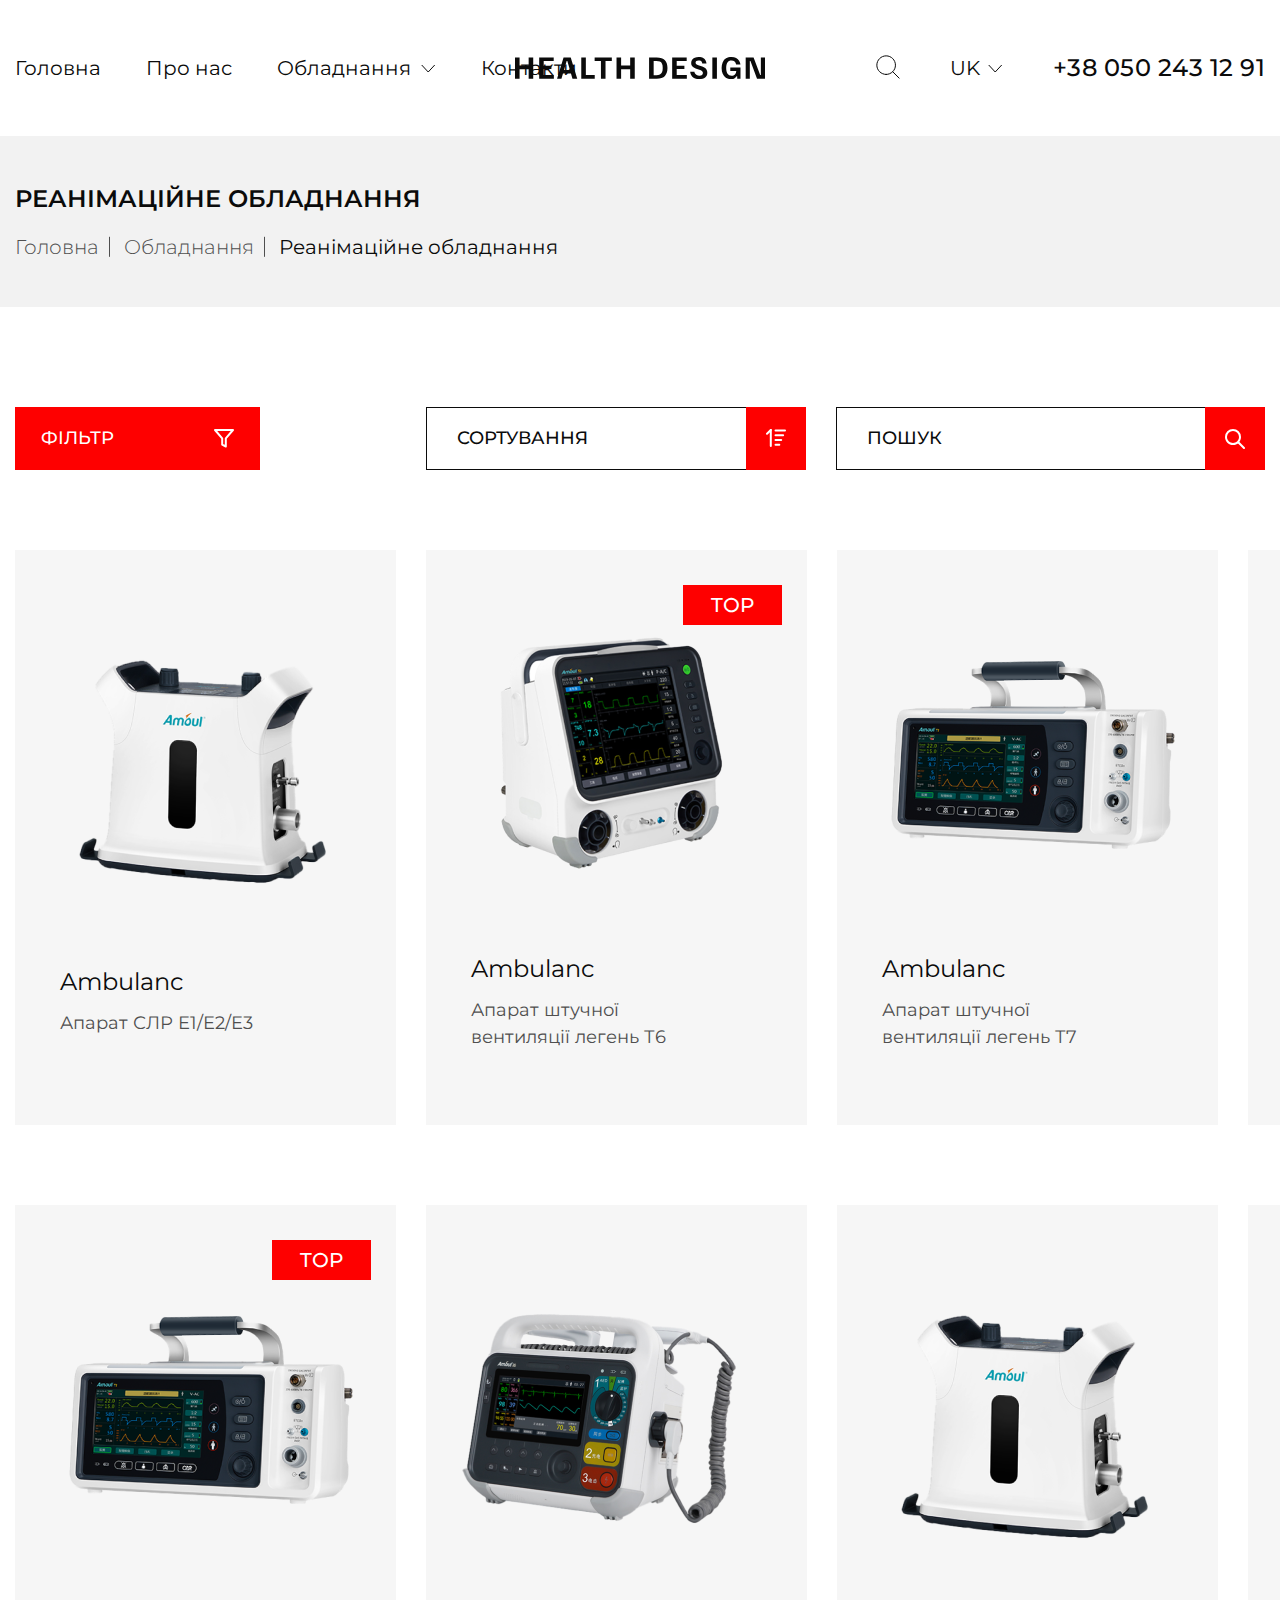
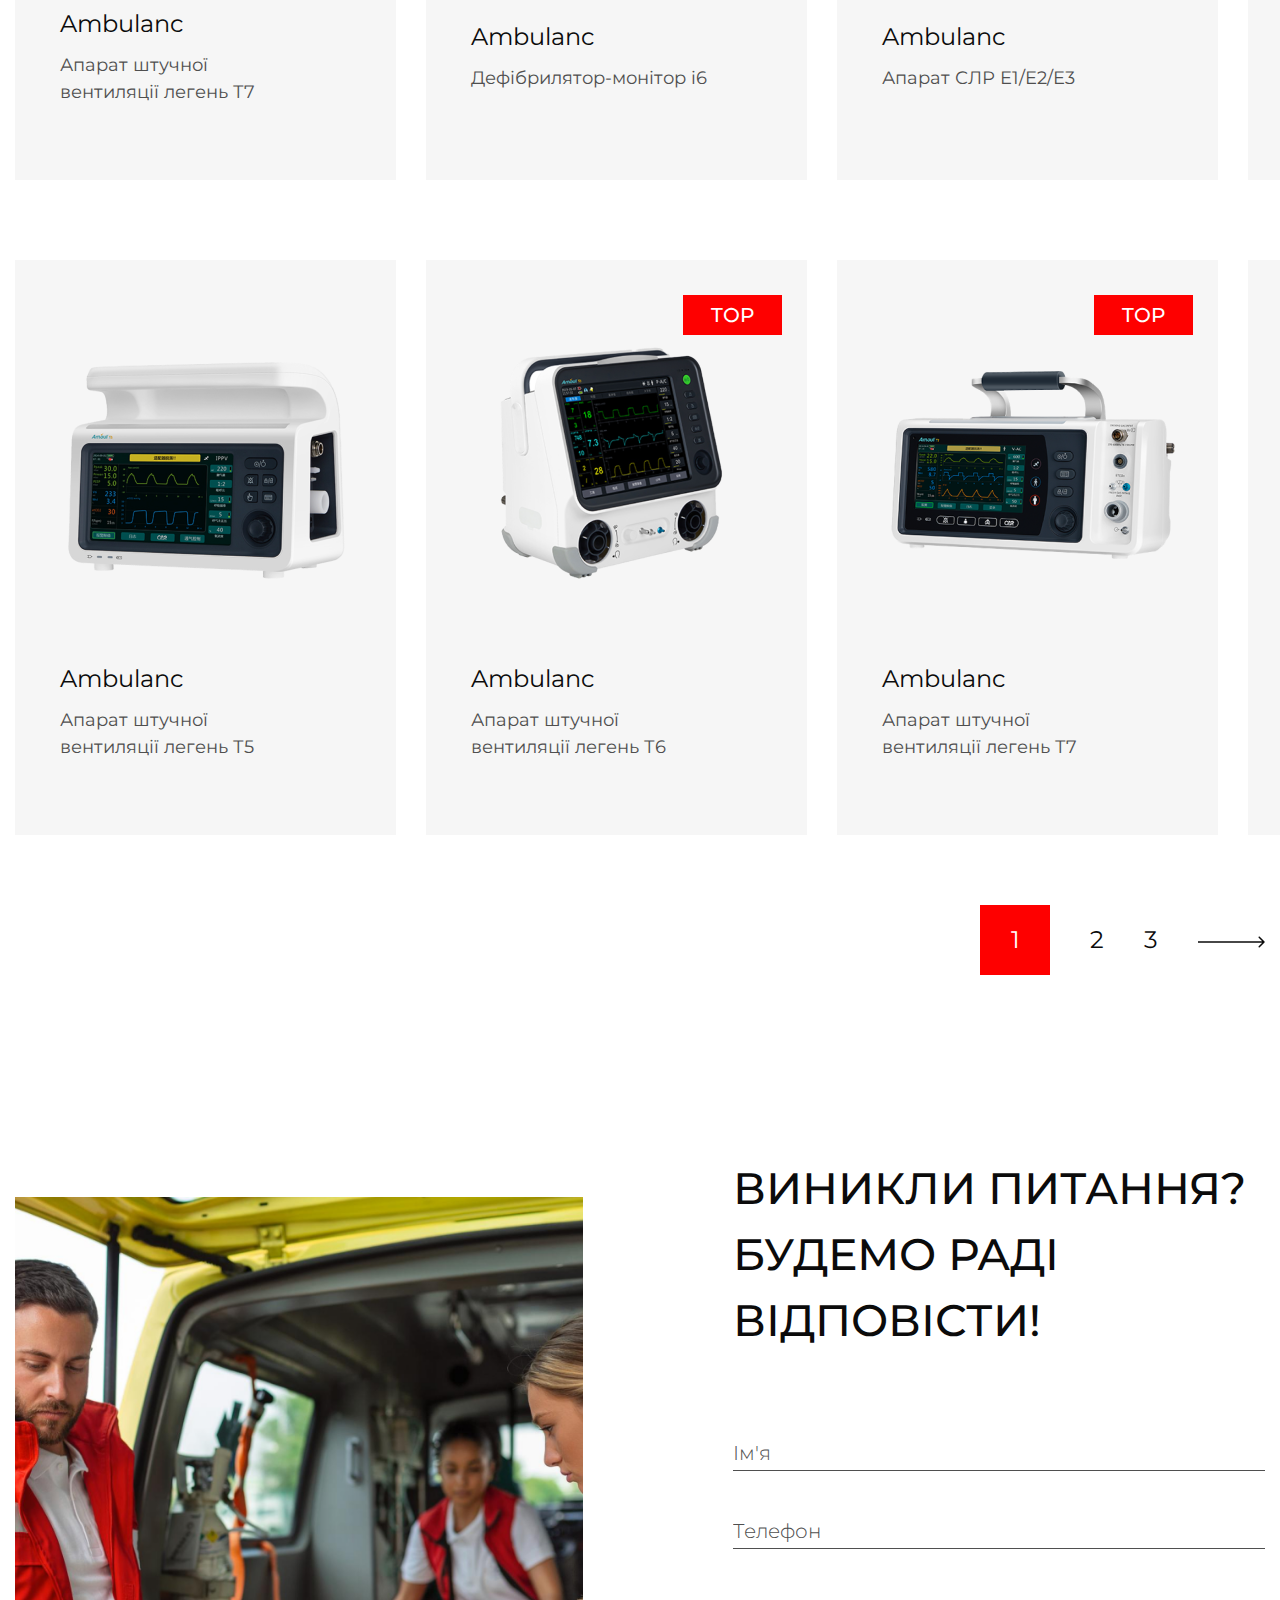
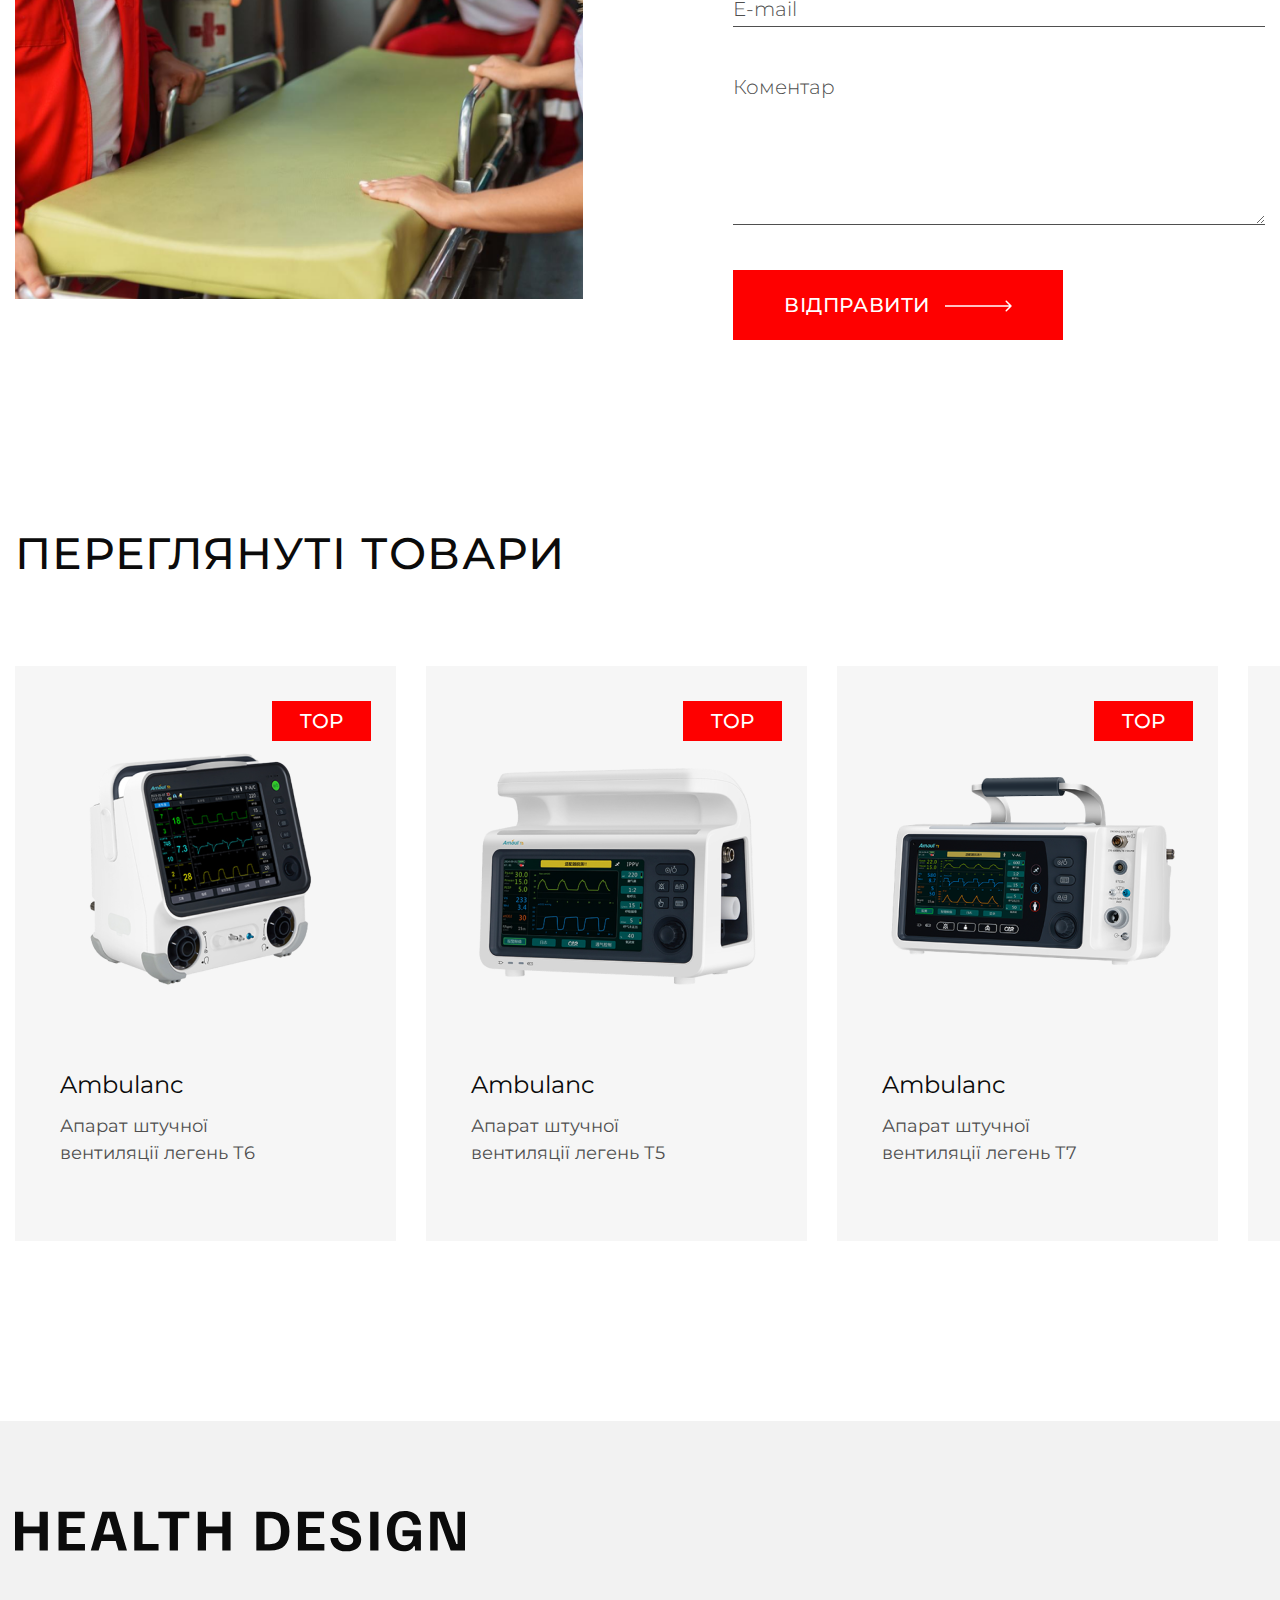
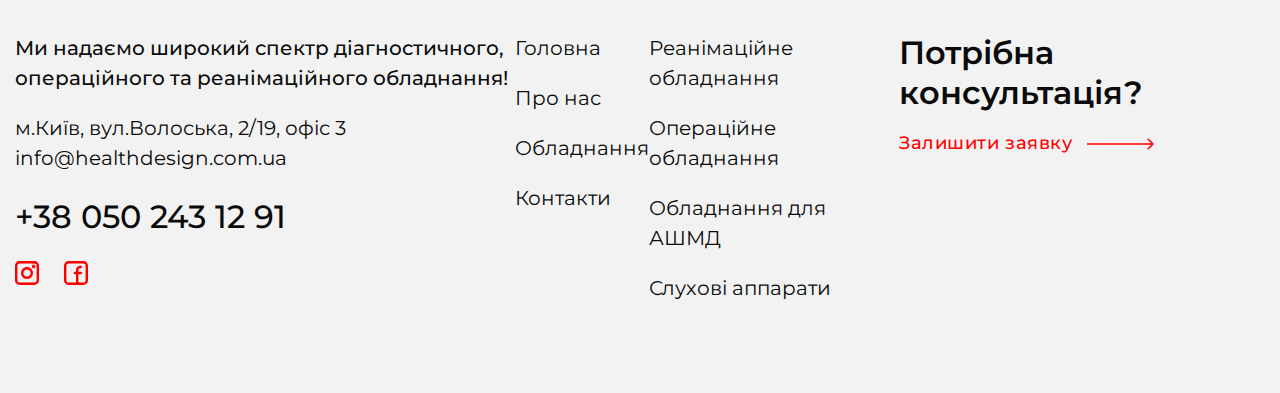
==== catalog.html @ 5d5395f6 "Add files via upload" ====
<!DOCTYPE html>
<html lang="en">

<head>
    <meta charset="UTF-8">
    <meta http-equiv="X-UA-Compatible" content="IE=edge">
    <meta name="viewport" content="width=device-width, initial-scale=1.0">
    <title>Document</title>
    <link rel="stylesheet" href="https://cdn.jsdelivr.net/npm/@fancyapps/ui@4.0/dist/fancybox.css" />
    <link rel="stylesheet" href="https://cdn.jsdelivr.net/npm/swiper@8/swiper-bundle.min.css" />
    <link rel="stylesheet" href="css/style.min.css">
    <link rel="preconnect" href="https://fonts.googleapis.com">
    <link rel="preconnect" href="https://fonts.gstatic.com" crossorigin>
    <link href="https://fonts.googleapis.com/css2?family=Montserrat:wght@300;400;500;600;700&display=swap"
        rel="stylesheet">
</head>

<body>

    <header class="header">
        <div class="container">
            <div class="header__inner">
                <nav class="header__menu menu">
                    <ul class="menu__list menu-list">
                        <li class="menu-list__item">
                            <a class="menu-list__link" href="#">
                                Головна
                            </a>
                        </li>
                        <li class="menu-list__item">
                            <a class="menu-list__link" href="#">
                                Про нас
                            </a>
                        </li>
                        <li class="menu-list__item menu-list__item--categories">
                            <button class="menu-list__btn">
                                <span>
                                    Обладнання
                                </span>
                                <svg width="15" height="9" viewBox="0 0 15 9" fill="none"
                                    xmlns="http://www.w3.org/2000/svg">
                                    <path d="M13.7144 1L7.21436 8L0.714356 0.999999" stroke="#0B0B0B" />
                                </svg>
                            </button>
                            <ul class="menu-list__sublist menu-list-sublist">
                                <li class="menu-list-sublist__item">
                                    <button class="menu-list-sublist__btn" type="button">
                                        <span>
                                            Для АШМД
                                        </span>
                                        <svg width="67" height="12" viewBox="0 0 67 12" fill="none"
                                            xmlns="http://www.w3.org/2000/svg">
                                            <path
                                                d="M66.5303 6.53033C66.8232 6.23744 66.8232 5.76256 66.5303 5.46967L61.7574 0.696699C61.4645 0.403806 60.9896 0.403806 60.6967 0.696699C60.4038 0.989593 60.4038 1.46447 60.6967 1.75736L64.9393 6L60.6967 10.2426C60.4038 10.5355 60.4038 11.0104 60.6967 11.3033C60.9896 11.5962 61.4645 11.5962 61.7574 11.3033L66.5303 6.53033ZM0 6.75H66V5.25H0V6.75Z"
                                                fill="white" />
                                        </svg>
                                    </button>
                                    <ul class="menu-list-sublist__list">
                                        <li class="menu-list-sublist__list-item">
                                            <a class="menu-list-sublist__list-link" href="#">
                                                Апарати ШВЛ
                                            </a>
                                        </li>
                                        <li class="menu-list-sublist__list-item">
                                            <a class="menu-list-sublist__list-link" href="#">
                                                Дефібрилятори
                                            </a>
                                        </li>
                                        <li class="menu-list-sublist__list-item">
                                            <a class="menu-list-sublist__list-link" href="#">
                                                Аспіратори
                                            </a>
                                        </li>
                                        <li class="menu-list-sublist__list-item">
                                            <a class="menu-list-sublist__list-link" href="#">
                                                Апарати СЛР
                                            </a>
                                        </li>
                                    </ul>
                                </li>
                                <li class="menu-list-sublist__item">
                                    <button class="menu-list-sublist__btn" type="button">
                                        <span>
                                            Операційне
                                        </span>
                                        <svg width="67" height="12" viewBox="0 0 67 12" fill="none"
                                            xmlns="http://www.w3.org/2000/svg">
                                            <path
                                                d="M66.5303 6.53033C66.8232 6.23744 66.8232 5.76256 66.5303 5.46967L61.7574 0.696699C61.4645 0.403806 60.9896 0.403806 60.6967 0.696699C60.4038 0.989593 60.4038 1.46447 60.6967 1.75736L64.9393 6L60.6967 10.2426C60.4038 10.5355 60.4038 11.0104 60.6967 11.3033C60.9896 11.5962 61.4645 11.5962 61.7574 11.3033L66.5303 6.53033ZM0 6.75H66V5.25H0V6.75Z"
                                                fill="white" />
                                        </svg>
                                    </button>
                                    <ul class="menu-list-sublist__list">
                                        <li class="menu-list-sublist__list-item">
                                            <a class="menu-list-sublist__list-link" href="#">
                                                Апарати ШВЛ
                                            </a>
                                        </li>
                                        <li class="menu-list-sublist__list-item">
                                            <a class="menu-list-sublist__list-link" href="#">
                                                Дефібрилятори
                                            </a>
                                        </li>
                                        <li class="menu-list-sublist__list-item">
                                            <a class="menu-list-sublist__list-link" href="#">
                                                Аспіратори
                                            </a>
                                        </li>
                                        <li class="menu-list-sublist__list-item">
                                            <a class="menu-list-sublist__list-link" href="#">
                                                Апарати СЛР
                                            </a>
                                        </li>
                                    </ul>
                                </li>
                                <li class="menu-list-sublist__item">
                                    <button class="menu-list-sublist__btn" type="button">
                                        <span>
                                            Реанімаційне
                                        </span>
                                        <svg width="67" height="12" viewBox="0 0 67 12" fill="none"
                                            xmlns="http://www.w3.org/2000/svg">
                                            <path
                                                d="M66.5303 6.53033C66.8232 6.23744 66.8232 5.76256 66.5303 5.46967L61.7574 0.696699C61.4645 0.403806 60.9896 0.403806 60.6967 0.696699C60.4038 0.989593 60.4038 1.46447 60.6967 1.75736L64.9393 6L60.6967 10.2426C60.4038 10.5355 60.4038 11.0104 60.6967 11.3033C60.9896 11.5962 61.4645 11.5962 61.7574 11.3033L66.5303 6.53033ZM0 6.75H66V5.25H0V6.75Z"
                                                fill="white" />
                                        </svg>
                                    </button>
                                    <ul class="menu-list-sublist__list">
                                        <li class="menu-list-sublist__list-item">
                                            <a class="menu-list-sublist__list-link" href="#">
                                                Апарати ШВЛ
                                            </a>
                                        </li>
                                        <li class="menu-list-sublist__list-item">
                                            <a class="menu-list-sublist__list-link" href="#">
                                                Дефібрилятори
                                            </a>
                                        </li>
                                        <li class="menu-list-sublist__list-item">
                                            <a class="menu-list-sublist__list-link" href="#">
                                                Аспіратори
                                            </a>
                                        </li>
                                        <li class="menu-list-sublist__list-item">
                                            <a class="menu-list-sublist__list-link" href="#">
                                                Апарати СЛР
                                            </a>
                                        </li>
                                    </ul>
                                </li>
                                <li class="menu-list-sublist__item">
                                    <button class="menu-list-sublist__btn" type="button">
                                        <span>
                                            Слухові апарати
                                        </span>
                                        <svg width="67" height="12" viewBox="0 0 67 12" fill="none"
                                            xmlns="http://www.w3.org/2000/svg">
                                            <path
                                                d="M66.5303 6.53033C66.8232 6.23744 66.8232 5.76256 66.5303 5.46967L61.7574 0.696699C61.4645 0.403806 60.9896 0.403806 60.6967 0.696699C60.4038 0.989593 60.4038 1.46447 60.6967 1.75736L64.9393 6L60.6967 10.2426C60.4038 10.5355 60.4038 11.0104 60.6967 11.3033C60.9896 11.5962 61.4645 11.5962 61.7574 11.3033L66.5303 6.53033ZM0 6.75H66V5.25H0V6.75Z"
                                                fill="white" />
                                        </svg>
                                    </button>
                                    <ul class="menu-list-sublist__list">
                                        <li class="menu-list-sublist__list-item">
                                            <a class="menu-list-sublist__list-link" href="#">
                                                Апарати ШВЛ
                                            </a>
                                        </li>
                                        <li class="menu-list-sublist__list-item">
                                            <a class="menu-list-sublist__list-link" href="#">
                                                Дефібрилятори
                                            </a>
                                        </li>
                                        <li class="menu-list-sublist__list-item">
                                            <a class="menu-list-sublist__list-link" href="#">
                                                Аспіратори
                                            </a>
                                        </li>
                                        <li class="menu-list-sublist__list-item">
                                            <a class="menu-list-sublist__list-link" href="#">
                                                Апарати СЛР
                                            </a>
                                        </li>
                                    </ul>
                                </li>
                            </ul>
                        </li>
                        <li class="menu-list__item">
                            <a class="menu-list__link" href="#">
                                Контакти
                            </a>
                        </li>
                    </ul>
                </nav>
                <a class="header__logo" href="#">
                    <img class="logo__img" src="images/logo.svg" alt="logo">
                </a>
                <form class="header__form" action="#">
                    <button class="header__form-btn" type="button">
                        <svg width="24" height="24" viewBox="0 0 24 24" fill="none" xmlns="http://www.w3.org/2000/svg">
                            <g clip-path="url(#clip0_101_15)">
                                <path
                                    d="M10.1486 19.44C15.2801 19.44 19.44 15.2801 19.44 10.1486C19.44 5.01709 15.2801 0.857178 10.1486 0.857178C5.01706 0.857178 0.857147 5.01709 0.857147 10.1486C0.857147 15.2801 5.01706 19.44 10.1486 19.44Z"
                                    stroke="#0B0B0B" stroke-linecap="round" stroke-linejoin="round" />
                                <path d="M23.1429 23.1429L16.7143 16.7144" stroke="#0B0B0B" stroke-linecap="round"
                                    stroke-linejoin="round" />
                            </g>
                            <defs>
                                <clipPath id="clip0_101_15">
                                    <rect width="24" height="24" fill="white" />
                                </clipPath>
                            </defs>
                        </svg>

                    </button>
                    <input class="header__form-input" type="text" name="" id="">
                </form>
                <div class="header__lang header-lang">
                    <div class="header-lang__top">
                        <p class="header-lang__top-text">
                            UK
                        </p>
                        <svg width="15" height="9" viewBox="0 0 15 9" fill="none" xmlns="http://www.w3.org/2000/svg">
                            <path d="M13.7144 1L7.21436 8L0.714356 0.999999" stroke="#0B0B0B" />
                        </svg>
                    </div>
                    <div class="header-lang__inner">
                        <button class="header-lang__btn" type="button">
                            UK
                        </button>
                        <button class="header-lang__btn" type="button">
                            RU
                        </button>
                    </div>
                </div>
                <a class="header__link" href="tel:+380502431291">
                    +38 050 243 12 91
                </a>
            </div>
        </div>
    </header>

    <div class="wrapper">
        <main class="main">
            <section class="main__heading-section heading-section">
                <div class="container">
                    <div class="heading-section__inner">
                        <h1 class="heading-section__title">
                            Реанімаційне обладнання
                        </h1>
                        <ul class="heading-section__breadcrumbs breadcrumbs">
                            <li class="breadcrumbs__item">
                                <a class="breadcrumbs__link" href="#">
                                    Головна
                                </a>
                            </li>
                            <li class="breadcrumbs__item">
                                <a class="breadcrumbs__link" href="#">
                                    Обладнання
                                </a>
                            </li>
                            <li class="breadcrumbs__item">
                                <p class="breadcrumbs__text">
                                    Реанімаційне обладнання
                                </p>
                            </li>
                        </ul>
                    </div>
                </div>
            </section>
            <section class="main__catalog catalog">
                <div class="container">
                    <div class="catalog__top catalog-top">
                        <form class="catalog-top__filter filter" action="#">
                            <div class="filter__top">
                                <span>
                                    фільтр
                                </span>
                                <span>
                                    <svg width="20" height="19" viewBox="0 0 20 19" fill="none"
                                        xmlns="http://www.w3.org/2000/svg">
                                        <path d="M1 1L8.2 9.40889V15.7222L11.8 17.5V9.40889L19 1H1Z" stroke="white"
                                            stroke-width="2" stroke-linejoin="round" />
                                    </svg>
                                </span>
                            </div>
                            <div class="filter__inner">
                                <h3 class="filter__title">
                                    фільтр
                                </h3>
                                <button class="filter__btn" type="button">
                                    <svg width="42" height="42" viewBox="0 0 42 42" fill="none"
                                        xmlns="http://www.w3.org/2000/svg">
                                        <path
                                            d="M20.7525 21.4601L40.7758 41.4833L41.4829 40.7762L21.4597 20.753L41.4829 0.729812L40.7758 0.0227051L20.7525 20.0459L0.729813 0.0231771L0.0227058 0.730284L20.0454 20.753L0.0227051 40.7758L0.729812 41.4829L20.7525 21.4601Z"
                                            fill="#0B0B0B" />
                                    </svg>
                                </button>
                                <div class="filter__content filter-content filter-content--active">
                                    <div class="filter-content__top">
                                        <div class="filter-content__top-title">
                                            Категорія
                                        </div>
                                    </div>
                                    <div class="filter-content__inner">
                                        <label class="container">
                                            Апарат ШВЛ
                                            <input type="checkbox" checked="checked">
                                            <span class="checkmark"></span>
                                        </label>
                                        <label class="container">
                                            Дефібртлятор
                                            <input type="checkbox">
                                            <span class="checkmark"></span>
                                        </label>
                                        <label class="container">
                                            Аспіратор
                                            <input type="checkbox">
                                            <span class="checkmark"></span>
                                        </label>
                                        <label class="container">
                                            Апарат СЛР
                                            <input type="checkbox">
                                            <span class="checkmark"></span>
                                        </label>
                                        <label class="container">
                                            Аудіопроцессор
                                            <input type="checkbox">
                                            <span class="checkmark"></span>
                                        </label>
                                        <label class="container">
                                            Кохлеарний імплант
                                            <input type="checkbox">
                                            <span class="checkmark"></span>
                                        </label>
                                        <label class="container">
                                            Монітор пацієнта
                                            <input type="checkbox">
                                            <span class="checkmark"></span>
                                        </label>
                                        <label class="container">
                                            Переносна платформа
                                            <input type="checkbox">
                                            <span class="checkmark"></span>
                                        </label>
                                        <label class="container">
                                            Ноша ковшова
                                            <input type="checkbox">
                                            <span class="checkmark"></span>
                                        </label>
                                        <label class="container">
                                            Простирадло для перенесення
                                            <input type="checkbox">
                                            <span class="checkmark"></span>
                                        </label>
                                        <label class="container">
                                            Каталка
                                            <input type="checkbox">
                                            <span class="checkmark"></span>
                                        </label>
                                        <label class="container">
                                            Вакуумний матрац
                                            <input type="checkbox">
                                            <span class="checkmark"></span>
                                        </label>
                                        <label class="container">
                                            Спинна дошка
                                            <input type="checkbox">
                                            <span class="checkmark"></span>
                                        </label>
                                        <label class="container">
                                            Шийний комір
                                            <input type="checkbox">
                                            <span class="checkmark"></span>
                                        </label>
                                        <label class="container">
                                            Пристрій КЕД
                                            <input type="checkbox">
                                            <span class="checkmark"></span>
                                        </label>
                                        <label class="container">
                                            Іммобілайзер вакуумний
                                            <input type="checkbox">
                                            <span class="checkmark"></span>
                                        </label>
                                        <!--  -->
                                        <label class="container">
                                            Переносна платформа
                                            <input type="checkbox">
                                            <span class="checkmark"></span>
                                        </label>
                                        <label class="container">
                                            Ноша ковшова
                                            <input type="checkbox">
                                            <span class="checkmark"></span>
                                        </label>
                                        <label class="container">
                                            Простирадло для перенесення
                                            <input type="checkbox">
                                            <span class="checkmark"></span>
                                        </label>
                                        <label class="container">
                                            Каталка
                                            <input type="checkbox">
                                            <span class="checkmark"></span>
                                        </label>
                                        <label class="container">
                                            Вакуумний матрац
                                            <input type="checkbox">
                                            <span class="checkmark"></span>
                                        </label>
                                        <label class="container">
                                            Спинна дошка
                                            <input type="checkbox">
                                            <span class="checkmark"></span>
                                        </label>
                                        <label class="container">
                                            Шийний комір
                                            <input type="checkbox">
                                            <span class="checkmark"></span>
                                        </label>
                                        <label class="container">
                                            Пристрій КЕД
                                            <input type="checkbox">
                                            <span class="checkmark"></span>
                                        </label>
                                        <label class="container">
                                            Іммобілайзер вакуумний
                                            <input type="checkbox">
                                            <span class="checkmark"></span>
                                        </label>
                                    </div>
                                </div>
                                <div class="filter__content filter-content">
                                    <div class="filter-content__top">
                                        <div class="filter-content__top-title">
                                            Виробник
                                        </div>
                                    </div>
                                    <div class="filter-content__inner">
                                        <label class="container">
                                            Ambulanc
                                            <input type="checkbox" checked="checked">
                                            <span class="checkmark"></span>
                                        </label>
                                        <label class="container">
                                            Sonet
                                            <input type="checkbox">
                                            <span class="checkmark"></span>
                                        </label>
                                        <label class="container">
                                            Emtel
                                            <input type="checkbox">
                                            <span class="checkmark"></span>
                                        </label>
                                        <label class="container">
                                            Rondo
                                            <input type="checkbox">
                                            <span class="checkmark"></span>
                                        </label>
                                        <label class="container">
                                            Devolpe
                                            <input type="checkbox">
                                            <span class="checkmark"></span>
                                        </label>
                                        <label class="container">
                                            Stem
                                            <input type="checkbox">
                                            <span class="checkmark"></span>
                                        </label>
                                        <label class="container">
                                            MED-EL
                                            <input type="checkbox">
                                            <span class="checkmark"></span>
                                        </label>
                                        <label class="container">
                                            Primedic
                                            <input type="checkbox">
                                            <span class="checkmark"></span>
                                        </label>
                                    </div>
                                </div>
                            </div>
                        </form>
                        <form class="catalog-top__sort sort" action="#">
                            <button class="sort__btn" type="button">
                                <span>
                                    Сортування
                                </span>
                                <span>
                                    <svg width="20" height="19" viewBox="0 0 20 19" fill="none"
                                        xmlns="http://www.w3.org/2000/svg">
                                        <path d="M9.52637 1.47363H19.0001" stroke="white" stroke-width="2"
                                            stroke-linecap="round" stroke-linejoin="round" />
                                        <path d="M1 4.78947L4.78947 1" stroke="white" stroke-width="2"
                                            stroke-linecap="round" stroke-linejoin="round" />
                                        <path d="M4.78955 1V17.1053" stroke="white" stroke-width="2"
                                            stroke-linecap="round" stroke-linejoin="round" />
                                        <path d="M9.52637 6.21045H17.1053" stroke="white" stroke-width="2"
                                            stroke-linecap="round" stroke-linejoin="round" />
                                        <path d="M9.52637 10.9473H15.2106" stroke="white" stroke-width="2"
                                            stroke-linecap="round" stroke-linejoin="round" />
                                        <path d="M9.52637 15.6843H13.3158" stroke="white" stroke-width="2"
                                            stroke-linecap="round" stroke-linejoin="round" />
                                    </svg>
                                </span>
                            </button>
                        </form>
                        <form class="catalog-top__search" action="#">
                            <input class="catalog-top__search-input" type="text" placeholder="Пошук">
                            <button class="catalog-top__search-btn" type="submit">
                                <svg width="20" height="20" viewBox="0 0 20 20" fill="none"
                                    xmlns="http://www.w3.org/2000/svg">
                                    <path
                                        d="M19 19L13 13M15 8C15 8.91925 14.8189 9.82951 14.4672 10.6788C14.1154 11.5281 13.5998 12.2997 12.9497 12.9497C12.2997 13.5998 11.5281 14.1154 10.6788 14.4672C9.82951 14.8189 8.91925 15 8 15C7.08075 15 6.1705 14.8189 5.32122 14.4672C4.47194 14.1154 3.70026 13.5998 3.05025 12.9497C2.40024 12.2997 1.88463 11.5281 1.53284 10.6788C1.18106 9.82951 1 8.91925 1 8C1 6.14348 1.7375 4.36301 3.05025 3.05025C4.36301 1.7375 6.14348 1 8 1C9.85652 1 11.637 1.7375 12.9497 3.05025C14.2625 4.36301 15 6.14348 15 8Z"
                                        stroke="white" stroke-width="2" stroke-linecap="round"
                                        stroke-linejoin="round" />
                                </svg>
                            </button>
                        </form>
                    </div>
                    <div class="catalog__inner">
                        <a href="#" class="top__item card-item">
                            <div class="card-item__img">
                                <img class="card-item__img-image" src="images/top-img-5.png" alt="img">
                            </div>
                            <p class="card-item__suptext">
                                TOP
                            </p>
                            <h3 class="card-item__title">
                                Ambulanc
                            </h3>
                            <p class="card-item__text">
                                Апарат СЛР
                                E1/E2/E3
                            </p>
                            <div class="card-item__btn btn">
                                <span>
                                    Детальніше
                                </span>
                                <span>
                                    <svg width="67" height="12" viewBox="0 0 67 12" fill="none"
                                        xmlns="http://www.w3.org/2000/svg">
                                        <path
                                            d="M66.5303 6.53033C66.8232 6.23744 66.8232 5.76256 66.5303 5.46967L61.7574 0.696699C61.4645 0.403806 60.9896 0.403806 60.6967 0.696699C60.4038 0.989593 60.4038 1.46447 60.6967 1.75736L64.9393 6L60.6967 10.2426C60.4038 10.5355 60.4038 11.0104 60.6967 11.3033C60.9896 11.5962 61.4645 11.5962 61.7574 11.3033L66.5303 6.53033ZM0 6.75H66V5.25H0V6.75Z"
                                            fill="white" />
                                    </svg>
                                </span>
                            </div>
                        </a>
                        <a href="#" class="top__item card-item top__item card-item--top">
                            <div class="card-item__img">
                                <img class="card-item__img-image" src="images/top-img-1.png" alt="img">
                            </div>
                            <p class="card-item__suptext">
                                TOP
                            </p>
                            <h3 class="card-item__title">
                                Ambulanc
                            </h3>
                            <p class="card-item__text">
                                Апарат штучної вентиляції легень Т6
                            </p>
                            <div class="card-item__btn btn">
                                <span>
                                    Детальніше
                                </span>
                                <span>
                                    <svg width="67" height="12" viewBox="0 0 67 12" fill="none"
                                        xmlns="http://www.w3.org/2000/svg">
                                        <path
                                            d="M66.5303 6.53033C66.8232 6.23744 66.8232 5.76256 66.5303 5.46967L61.7574 0.696699C61.4645 0.403806 60.9896 0.403806 60.6967 0.696699C60.4038 0.989593 60.4038 1.46447 60.6967 1.75736L64.9393 6L60.6967 10.2426C60.4038 10.5355 60.4038 11.0104 60.6967 11.3033C60.9896 11.5962 61.4645 11.5962 61.7574 11.3033L66.5303 6.53033ZM0 6.75H66V5.25H0V6.75Z"
                                            fill="white" />
                                    </svg>
                                </span>
                            </div>
                        </a>
                        <a href="#" class="top__item card-item">
                            <div class="card-item__img">
                                <img class="card-item__img-image" src="images/top-img-3.png" alt="img">
                            </div>
                            <p class="card-item__suptext">
                                TOP
                            </p>
                            <h3 class="card-item__title">
                                Ambulanc
                            </h3>
                            <p class="card-item__text">
                                Апарат штучної вентиляції легень Т7
                            </p>
                            <div class="card-item__btn btn">
                                <span>
                                    Детальніше
                                </span>
                                <span>
                                    <svg width="67" height="12" viewBox="0 0 67 12" fill="none"
                                        xmlns="http://www.w3.org/2000/svg">
                                        <path
                                            d="M66.5303 6.53033C66.8232 6.23744 66.8232 5.76256 66.5303 5.46967L61.7574 0.696699C61.4645 0.403806 60.9896 0.403806 60.6967 0.696699C60.4038 0.989593 60.4038 1.46447 60.6967 1.75736L64.9393 6L60.6967 10.2426C60.4038 10.5355 60.4038 11.0104 60.6967 11.3033C60.9896 11.5962 61.4645 11.5962 61.7574 11.3033L66.5303 6.53033ZM0 6.75H66V5.25H0V6.75Z"
                                            fill="white" />
                                    </svg>
                                </span>
                            </div>
                        </a>
                        <a href="#" class="top__item card-item">
                            <div class="card-item__img">
                                <img class="card-item__img-image" src="images/top-img-2.png" alt="img">
                            </div>
                            <p class="card-item__suptext">
                                TOP
                            </p>
                            <h3 class="card-item__title">
                                Ambulanc
                            </h3>
                            <p class="card-item__text">
                                Апарат штучної вентиляції легень Т5
                            </p>
                            <div class="card-item__btn btn">
                                <span>
                                    Детальніше
                                </span>
                                <span>
                                    <svg width="67" height="12" viewBox="0 0 67 12" fill="none"
                                        xmlns="http://www.w3.org/2000/svg">
                                        <path
                                            d="M66.5303 6.53033C66.8232 6.23744 66.8232 5.76256 66.5303 5.46967L61.7574 0.696699C61.4645 0.403806 60.9896 0.403806 60.6967 0.696699C60.4038 0.989593 60.4038 1.46447 60.6967 1.75736L64.9393 6L60.6967 10.2426C60.4038 10.5355 60.4038 11.0104 60.6967 11.3033C60.9896 11.5962 61.4645 11.5962 61.7574 11.3033L66.5303 6.53033ZM0 6.75H66V5.25H0V6.75Z"
                                            fill="white" />
                                    </svg>
                                </span>
                            </div>
                        </a>

                        <a href="#" class="top__item card-item top__item card-item--top">
                            <div class="card-item__img">
                                <img class="card-item__img-image" src="images/top-img-3.png" alt="img">
                            </div>
                            <p class="card-item__suptext">
                                TOP
                            </p>
                            <h3 class="card-item__title">
                                Ambulanc
                            </h3>
                            <p class="card-item__text">
                                Апарат штучної вентиляції легень Т7
                            </p>
                            <div class="card-item__btn btn">
                                <span>
                                    Детальніше
                                </span>
                                <span>
                                    <svg width="67" height="12" viewBox="0 0 67 12" fill="none"
                                        xmlns="http://www.w3.org/2000/svg">
                                        <path
                                            d="M66.5303 6.53033C66.8232 6.23744 66.8232 5.76256 66.5303 5.46967L61.7574 0.696699C61.4645 0.403806 60.9896 0.403806 60.6967 0.696699C60.4038 0.989593 60.4038 1.46447 60.6967 1.75736L64.9393 6L60.6967 10.2426C60.4038 10.5355 60.4038 11.0104 60.6967 11.3033C60.9896 11.5962 61.4645 11.5962 61.7574 11.3033L66.5303 6.53033ZM0 6.75H66V5.25H0V6.75Z"
                                            fill="white" />
                                    </svg>
                                </span>
                            </div>
                        </a>
                        <a href="#" class="top__item card-item">
                            <div class="card-item__img">
                                <img class="card-item__img-image" src="images/top-img-4.png" alt="img">
                            </div>
                            <p class="card-item__suptext">
                                TOP
                            </p>
                            <h3 class="card-item__title">
                                Ambulanc
                            </h3>
                            <p class="card-item__text">
                                Дефібрилятор-монітор i6
                            </p>
                            <div class="card-item__btn btn">
                                <span>
                                    Детальніше
                                </span>
                                <span>
                                    <svg width="67" height="12" viewBox="0 0 67 12" fill="none"
                                        xmlns="http://www.w3.org/2000/svg">
                                        <path
                                            d="M66.5303 6.53033C66.8232 6.23744 66.8232 5.76256 66.5303 5.46967L61.7574 0.696699C61.4645 0.403806 60.9896 0.403806 60.6967 0.696699C60.4038 0.989593 60.4038 1.46447 60.6967 1.75736L64.9393 6L60.6967 10.2426C60.4038 10.5355 60.4038 11.0104 60.6967 11.3033C60.9896 11.5962 61.4645 11.5962 61.7574 11.3033L66.5303 6.53033ZM0 6.75H66V5.25H0V6.75Z"
                                            fill="white" />
                                    </svg>
                                </span>
                            </div>
                        </a>
                        <a href="#" class="top__item card-item">
                            <div class="card-item__img">
                                <img class="card-item__img-image" src="images/top-img-5.png" alt="img">
                            </div>
                            <p class="card-item__suptext">
                                TOP
                            </p>
                            <h3 class="card-item__title">
                                Ambulanc
                            </h3>
                            <p class="card-item__text">
                                Апарат СЛР
                                E1/E2/E3
                            </p>
                            <div class="card-item__btn btn">
                                <span>
                                    Детальніше
                                </span>
                                <span>
                                    <svg width="67" height="12" viewBox="0 0 67 12" fill="none"
                                        xmlns="http://www.w3.org/2000/svg">
                                        <path
                                            d="M66.5303 6.53033C66.8232 6.23744 66.8232 5.76256 66.5303 5.46967L61.7574 0.696699C61.4645 0.403806 60.9896 0.403806 60.6967 0.696699C60.4038 0.989593 60.4038 1.46447 60.6967 1.75736L64.9393 6L60.6967 10.2426C60.4038 10.5355 60.4038 11.0104 60.6967 11.3033C60.9896 11.5962 61.4645 11.5962 61.7574 11.3033L66.5303 6.53033ZM0 6.75H66V5.25H0V6.75Z"
                                            fill="white" />
                                    </svg>
                                </span>
                            </div>
                        </a>
                        <a href="#" class="top__item card-item top__item card-item--top">
                            <div class="card-item__img">
                                <img class="card-item__img-image" src="images/top-img-1.png" alt="img">
                            </div>
                            <p class="card-item__suptext">
                                TOP
                            </p>
                            <h3 class="card-item__title">
                                Ambulanc
                            </h3>
                            <p class="card-item__text">
                                Апарат штучної вентиляції легень Т6
                            </p>
                            <div class="card-item__btn btn">
                                <span>
                                    Детальніше
                                </span>
                                <span>
                                    <svg width="67" height="12" viewBox="0 0 67 12" fill="none"
                                        xmlns="http://www.w3.org/2000/svg">
                                        <path
                                            d="M66.5303 6.53033C66.8232 6.23744 66.8232 5.76256 66.5303 5.46967L61.7574 0.696699C61.4645 0.403806 60.9896 0.403806 60.6967 0.696699C60.4038 0.989593 60.4038 1.46447 60.6967 1.75736L64.9393 6L60.6967 10.2426C60.4038 10.5355 60.4038 11.0104 60.6967 11.3033C60.9896 11.5962 61.4645 11.5962 61.7574 11.3033L66.5303 6.53033ZM0 6.75H66V5.25H0V6.75Z"
                                            fill="white" />
                                    </svg>
                                </span>
                            </div>
                        </a>

                        <a href="#" class="top__item card-item">
                            <div class="card-item__img">
                                <img class="card-item__img-image" src="images/top-img-2.png" alt="img">
                            </div>
                            <p class="card-item__suptext">
                                TOP
                            </p>
                            <h3 class="card-item__title">
                                Ambulanc
                            </h3>
                            <p class="card-item__text">
                                Апарат штучної вентиляції легень Т5
                            </p>
                            <div class="card-item__btn btn">
                                <span>
                                    Детальніше
                                </span>
                                <span>
                                    <svg width="67" height="12" viewBox="0 0 67 12" fill="none"
                                        xmlns="http://www.w3.org/2000/svg">
                                        <path
                                            d="M66.5303 6.53033C66.8232 6.23744 66.8232 5.76256 66.5303 5.46967L61.7574 0.696699C61.4645 0.403806 60.9896 0.403806 60.6967 0.696699C60.4038 0.989593 60.4038 1.46447 60.6967 1.75736L64.9393 6L60.6967 10.2426C60.4038 10.5355 60.4038 11.0104 60.6967 11.3033C60.9896 11.5962 61.4645 11.5962 61.7574 11.3033L66.5303 6.53033ZM0 6.75H66V5.25H0V6.75Z"
                                            fill="white" />
                                    </svg>
                                </span>
                            </div>
                        </a>
                        <a href="#" class="top__item card-item top__item card-item--top">
                            <div class="card-item__img">
                                <img class="card-item__img-image" src="images/top-img-1.png" alt="img">
                            </div>
                            <p class="card-item__suptext">
                                TOP
                            </p>
                            <h3 class="card-item__title">
                                Ambulanc
                            </h3>
                            <p class="card-item__text">
                                Апарат штучної вентиляції легень Т6
                            </p>
                            <div class="card-item__btn btn">
                                <span>
                                    Детальніше
                                </span>
                                <span>
                                    <svg width="67" height="12" viewBox="0 0 67 12" fill="none"
                                        xmlns="http://www.w3.org/2000/svg">
                                        <path
                                            d="M66.5303 6.53033C66.8232 6.23744 66.8232 5.76256 66.5303 5.46967L61.7574 0.696699C61.4645 0.403806 60.9896 0.403806 60.6967 0.696699C60.4038 0.989593 60.4038 1.46447 60.6967 1.75736L64.9393 6L60.6967 10.2426C60.4038 10.5355 60.4038 11.0104 60.6967 11.3033C60.9896 11.5962 61.4645 11.5962 61.7574 11.3033L66.5303 6.53033ZM0 6.75H66V5.25H0V6.75Z"
                                            fill="white" />
                                    </svg>
                                </span>
                            </div>
                        </a>
                        <a href="#" class="top__item card-item top__item card-item--top">
                            <div class="card-item__img">
                                <img class="card-item__img-image" src="images/top-img-3.png" alt="img">
                            </div>
                            <p class="card-item__suptext">
                                TOP
                            </p>
                            <h3 class="card-item__title">
                                Ambulanc
                            </h3>
                            <p class="card-item__text">
                                Апарат штучної вентиляції легень Т7
                            </p>
                            <div class="card-item__btn btn">
                                <span>
                                    Детальніше
                                </span>
                                <span>
                                    <svg width="67" height="12" viewBox="0 0 67 12" fill="none"
                                        xmlns="http://www.w3.org/2000/svg">
                                        <path
                                            d="M66.5303 6.53033C66.8232 6.23744 66.8232 5.76256 66.5303 5.46967L61.7574 0.696699C61.4645 0.403806 60.9896 0.403806 60.6967 0.696699C60.4038 0.989593 60.4038 1.46447 60.6967 1.75736L64.9393 6L60.6967 10.2426C60.4038 10.5355 60.4038 11.0104 60.6967 11.3033C60.9896 11.5962 61.4645 11.5962 61.7574 11.3033L66.5303 6.53033ZM0 6.75H66V5.25H0V6.75Z"
                                            fill="white" />
                                    </svg>
                                </span>
                            </div>
                        </a>
                        <a href="#" class="top__item card-item">
                            <div class="card-item__img">
                                <img class="card-item__img-image" src="images/top-img-4.png" alt="img">
                            </div>
                            <p class="card-item__suptext">
                                TOP
                            </p>
                            <h3 class="card-item__title">
                                Ambulanc
                            </h3>
                            <p class="card-item__text">
                                Дефібрилятор-монітор i6
                            </p>
                            <div class="card-item__btn btn">
                                <span>
                                    Детальніше
                                </span>
                                <span>
                                    <svg width="67" height="12" viewBox="0 0 67 12" fill="none"
                                        xmlns="http://www.w3.org/2000/svg">
                                        <path
                                            d="M66.5303 6.53033C66.8232 6.23744 66.8232 5.76256 66.5303 5.46967L61.7574 0.696699C61.4645 0.403806 60.9896 0.403806 60.6967 0.696699C60.4038 0.989593 60.4038 1.46447 60.6967 1.75736L64.9393 6L60.6967 10.2426C60.4038 10.5355 60.4038 11.0104 60.6967 11.3033C60.9896 11.5962 61.4645 11.5962 61.7574 11.3033L66.5303 6.53033ZM0 6.75H66V5.25H0V6.75Z"
                                            fill="white" />
                                    </svg>
                                </span>
                            </div>
                        </a>
                    </div>
                    <ul class="catalog__page-buttons page-buttons">
                        <li class="page-buttons__item">
                            <a class="page-buttons__link page-buttons__link--active" href="#">
                                1
                            </a>
                        </li>
                        <li class="page-buttons__item">
                            <a class="page-buttons__link" href="#">
                                2
                            </a>
                        </li>
                        <li class="page-buttons__item">
                            <a class="page-buttons__link" href="#">
                                3
                            </a>
                        </li>
                        <li class="page-buttons__item">
                            <a class="page-buttons__link" href="#">
                                <svg width="67" height="12" viewBox="0 0 67 12" fill="none"
                                    xmlns="http://www.w3.org/2000/svg">
                                    <path
                                        d="M66.5303 6.53033C66.8232 6.23744 66.8232 5.76256 66.5303 5.46967L61.7574 0.696699C61.4645 0.403806 60.9896 0.403806 60.6967 0.696699C60.4038 0.989593 60.4038 1.46447 60.6967 1.75736L64.9393 6L60.6967 10.2426C60.4038 10.5355 60.4038 11.0104 60.6967 11.3033C60.9896 11.5962 61.4645 11.5962 61.7574 11.3033L66.5303 6.53033ZM0 6.75H66V5.25H0V6.75Z"
                                        fill="#0B0B0B" />
                                </svg>
                            </a>
                        </li>
                    </ul>
                </div>
            </section>
            <section class="main__contact contact">
                <div class="container">
                    <div class="contact__inner">
                        <div class="contact__img">
                            <img class="contact__img-image" src="images/contact-img-2.jpg" alt="img">
                        </div>
                        <form class="contact__form contact-form" action="#">
                            <h2 class="contact-form__title">
                                виникли питання? будемо РАДІ ВІДПОВІСТИ!
                            </h2>
                            <input class="contact-form__input" type="text" placeholder="Ім'я">
                            <input class="contact-form__input" type="tel" placeholder="Телефон">
                            <input class="contact-form__input" type="email" placeholder="E-mail">
                            <textarea class="contact-form__textarea" name="" id="" cols="30" rows="5"
                                placeholder="Коментар"></textarea>
                            <button class="contact__btn btn" type="submit">
                                <span>
                                    відправити
                                </span>
                                <span>
                                    <svg width="67" height="12" viewBox="0 0 67 12" fill="none"
                                        xmlns="http://www.w3.org/2000/svg">
                                        <path
                                            d="M66.5303 6.53033C66.8232 6.23744 66.8232 5.76256 66.5303 5.46967L61.7574 0.696699C61.4645 0.403806 60.9896 0.403806 60.6967 0.696699C60.4038 0.989593 60.4038 1.46447 60.6967 1.75736L64.9393 6L60.6967 10.2426C60.4038 10.5355 60.4038 11.0104 60.6967 11.3033C60.9896 11.5962 61.4645 11.5962 61.7574 11.3033L66.5303 6.53033ZM0 6.75H66V5.25H0V6.75Z"
                                            fill="white" />
                                    </svg>
                                </span>
                            </button>
                        </form>
                    </div>
                </div>
            </section>
            <section class="main__reviewed reviewed">
                <div class="container">
                    <h2 class="reviewed__title">
                        переглянуті товари
                    </h2>
                    <div class="reviewed__inner">
                        <a href="#" class="reviewed__item card-item">
                            <div class="card-item__img">
                                <img class="card-item__img-image" src="images/top-img-1.png" alt="img">
                            </div>
                            <p class="card-item__suptext">
                                TOP
                            </p>
                            <h3 class="card-item__title">
                                Ambulanc
                            </h3>
                            <p class="card-item__text">
                                Апарат штучної вентиляції легень Т6
                            </p>
                            <div class="card-item__btn btn">
                                <span>
                                    Детальніше
                                </span>
                                <span>
                                    <svg width="67" height="12" viewBox="0 0 67 12" fill="none"
                                        xmlns="http://www.w3.org/2000/svg">
                                        <path
                                            d="M66.5303 6.53033C66.8232 6.23744 66.8232 5.76256 66.5303 5.46967L61.7574 0.696699C61.4645 0.403806 60.9896 0.403806 60.6967 0.696699C60.4038 0.989593 60.4038 1.46447 60.6967 1.75736L64.9393 6L60.6967 10.2426C60.4038 10.5355 60.4038 11.0104 60.6967 11.3033C60.9896 11.5962 61.4645 11.5962 61.7574 11.3033L66.5303 6.53033ZM0 6.75H66V5.25H0V6.75Z"
                                            fill="white" />
                                    </svg>
                                </span>
                            </div>
                        </a>
                        <a href="#" class="top__item card-item">
                            <div class="card-item__img">
                                <img class="card-item__img-image" src="images/top-img-2.png" alt="img">
                            </div>
                            <p class="card-item__suptext">
                                TOP
                            </p>
                            <h3 class="card-item__title">
                                Ambulanc
                            </h3>
                            <p class="card-item__text">
                                Апарат штучної вентиляції легень Т5
                            </p>
                            <div class="card-item__btn btn">
                                <span>
                                    Детальніше
                                </span>
                                <span>
                                    <svg width="67" height="12" viewBox="0 0 67 12" fill="none"
                                        xmlns="http://www.w3.org/2000/svg">
                                        <path
                                            d="M66.5303 6.53033C66.8232 6.23744 66.8232 5.76256 66.5303 5.46967L61.7574 0.696699C61.4645 0.403806 60.9896 0.403806 60.6967 0.696699C60.4038 0.989593 60.4038 1.46447 60.6967 1.75736L64.9393 6L60.6967 10.2426C60.4038 10.5355 60.4038 11.0104 60.6967 11.3033C60.9896 11.5962 61.4645 11.5962 61.7574 11.3033L66.5303 6.53033ZM0 6.75H66V5.25H0V6.75Z"
                                            fill="white" />
                                    </svg>
                                </span>
                            </div>
                        </a>
                        <a href="#" class="top__item card-item">
                            <div class="card-item__img">
                                <img class="card-item__img-image" src="images/top-img-3.png" alt="img">
                            </div>
                            <p class="card-item__suptext">
                                TOP
                            </p>
                            <h3 class="card-item__title">
                                Ambulanc
                            </h3>
                            <p class="card-item__text">
                                Апарат штучної вентиляції легень Т7
                            </p>
                            <div class="card-item__btn btn">
                                <span>
                                    Детальніше
                                </span>
                                <span>
                                    <svg width="67" height="12" viewBox="0 0 67 12" fill="none"
                                        xmlns="http://www.w3.org/2000/svg">
                                        <path
                                            d="M66.5303 6.53033C66.8232 6.23744 66.8232 5.76256 66.5303 5.46967L61.7574 0.696699C61.4645 0.403806 60.9896 0.403806 60.6967 0.696699C60.4038 0.989593 60.4038 1.46447 60.6967 1.75736L64.9393 6L60.6967 10.2426C60.4038 10.5355 60.4038 11.0104 60.6967 11.3033C60.9896 11.5962 61.4645 11.5962 61.7574 11.3033L66.5303 6.53033ZM0 6.75H66V5.25H0V6.75Z"
                                            fill="white" />
                                    </svg>
                                </span>
                            </div>
                        </a>
                        <a href="#" class="top__item card-item">
                            <div class="card-item__img">
                                <img class="card-item__img-image" src="images/top-img-4.png" alt="img">
                            </div>
                            <p class="card-item__suptext">
                                TOP
                            </p>
                            <h3 class="card-item__title">
                                Ambulanc
                            </h3>
                            <p class="card-item__text">
                                Дефібрилятор-монітор i6
                            </p>
                            <div class="card-item__btn btn">
                                <span>
                                    Детальніше
                                </span>
                                <span>
                                    <svg width="67" height="12" viewBox="0 0 67 12" fill="none"
                                        xmlns="http://www.w3.org/2000/svg">
                                        <path
                                            d="M66.5303 6.53033C66.8232 6.23744 66.8232 5.76256 66.5303 5.46967L61.7574 0.696699C61.4645 0.403806 60.9896 0.403806 60.6967 0.696699C60.4038 0.989593 60.4038 1.46447 60.6967 1.75736L64.9393 6L60.6967 10.2426C60.4038 10.5355 60.4038 11.0104 60.6967 11.3033C60.9896 11.5962 61.4645 11.5962 61.7574 11.3033L66.5303 6.53033ZM0 6.75H66V5.25H0V6.75Z"
                                            fill="white" />
                                    </svg>
                                </span>
                            </div>
                        </a>
                    </div>
                </div>
            </section>
            <form class="contact__form contact-form" id="contact-form" action="#">
                <h2 class="contact-form__title">
                    виникли питання? будемо РАДІ ВІДПОВІСТИ!
                </h2>
                <input class="contact-form__input" type="text" placeholder="Ім'я">
                <input class="contact-form__input" type="tel" placeholder="Телефон">
                <input class="contact-form__input" type="email" placeholder="E-mail">
                <textarea class="contact-form__textarea" name="" id="" cols="30" rows="5"
                    placeholder="Коментар"></textarea>
                <button class="contact__btn btn" type="submit">
                    <span>
                        відправити
                    </span>
                    <span>
                        <svg width="67" height="12" viewBox="0 0 67 12" fill="none" xmlns="http://www.w3.org/2000/svg">
                            <path
                                d="M66.5303 6.53033C66.8232 6.23744 66.8232 5.76256 66.5303 5.46967L61.7574 0.696699C61.4645 0.403806 60.9896 0.403806 60.6967 0.696699C60.4038 0.989593 60.4038 1.46447 60.6967 1.75736L64.9393 6L60.6967 10.2426C60.4038 10.5355 60.4038 11.0104 60.6967 11.3033C60.9896 11.5962 61.4645 11.5962 61.7574 11.3033L66.5303 6.53033ZM0 6.75H66V5.25H0V6.75Z"
                                fill="white" />
                        </svg>
                    </span>
                </button>
            </form>
        </main>
        <footer class="footer">
            <div class="container">
                <a class="footer__logo logo" href="#">
                    <img class="logo__img" src="images/logo.svg" alt="logo">
                </a>
                <div class="footer__inner">
                    <div class="footer__box footer-box">
                        <p class="footer-box__text">
                            Ми надаємо широкий спектр діагностичного, операційного та реанімаційного обладнання!
                        </p>
                        <a class="footer-box__adress" href="#">
                            м.Київ, вул.Волоська, 2/19, офіс 3
                            info@healthdesign.com.ua

                        </a>
                        <a class="footer-box__phone" href="tel:+380502431291">
                            +38 050 243 12 91
                        </a>
                        <div class="footer-box__socials">
                            <a class="footer-box__socials-link" href="#">
                                <svg width="24" height="24" viewBox="0 0 24 24" fill="none"
                                    xmlns="http://www.w3.org/2000/svg">
                                    <g clip-path="url(#clip0_0_199)">
                                        <path fill-rule="evenodd" clip-rule="evenodd"
                                            d="M0 4.8C0 3.52696 0.505713 2.30606 1.40589 1.40589C2.30606 0.505713 3.52696 0 4.8 0H19.2C20.473 0 21.6939 0.505713 22.5941 1.40589C23.4943 2.30606 24 3.52696 24 4.8V19.2C24 20.473 23.4943 21.6939 22.5941 22.5941C21.6939 23.4943 20.473 24 19.2 24H4.8C3.52696 24 2.30606 23.4943 1.40589 22.5941C0.505713 21.6939 0 20.473 0 19.2V4.8ZM4.8 2.4C4.16348 2.4 3.55303 2.65286 3.10294 3.10294C2.65286 3.55303 2.4 4.16348 2.4 4.8V19.2C2.4 19.8365 2.65286 20.447 3.10294 20.8971C3.55303 21.3471 4.16348 21.6 4.8 21.6H19.2C19.8365 21.6 20.447 21.3471 20.8971 20.8971C21.3471 20.447 21.6 19.8365 21.6 19.2V4.8C21.6 4.16348 21.3471 3.55303 20.8971 3.10294C20.447 2.65286 19.8365 2.4 19.2 2.4H4.8ZM12 8.4C11.0452 8.4 10.1295 8.77928 9.45442 9.45442C8.77928 10.1295 8.4 11.0452 8.4 12C8.4 12.9548 8.77928 13.8705 9.45442 14.5456C10.1295 15.2207 11.0452 15.6 12 15.6C12.9548 15.6 13.8705 15.2207 14.5456 14.5456C15.2207 13.8705 15.6 12.9548 15.6 12C15.6 11.0452 15.2207 10.1295 14.5456 9.45442C13.8705 8.77928 12.9548 8.4 12 8.4ZM6 12C6 10.4087 6.63214 8.88258 7.75736 7.75736C8.88258 6.63214 10.4087 6 12 6C13.5913 6 15.1174 6.63214 16.2426 7.75736C17.3679 8.88258 18 10.4087 18 12C18 13.5913 17.3679 15.1174 16.2426 16.2426C15.1174 17.3679 13.5913 18 12 18C10.4087 18 8.88258 17.3679 7.75736 16.2426C6.63214 15.1174 6 13.5913 6 12ZM18.6 7.2C19.0774 7.2 19.5352 7.01036 19.8728 6.67279C20.2104 6.33523 20.4 5.87739 20.4 5.4C20.4 4.92261 20.2104 4.46477 19.8728 4.12721C19.5352 3.78964 19.0774 3.6 18.6 3.6C18.1226 3.6 17.6648 3.78964 17.3272 4.12721C16.9896 4.46477 16.8 4.92261 16.8 5.4C16.8 5.87739 16.9896 6.33523 17.3272 6.67279C17.6648 7.01036 18.1226 7.2 18.6 7.2Z"
                                            fill="#FE0000" />
                                    </g>
                                    <defs>
                                        <clipPath id="clip0_0_199">
                                            <rect width="24" height="24" fill="white" />
                                        </clipPath>
                                    </defs>
                                </svg>
                            </a>
                            <a class="footer-box__socials-link" href="#">
                                <svg width="24" height="24" viewBox="0 0 24 24" fill="none"
                                    xmlns="http://www.w3.org/2000/svg">
                                    <g clip-path="url(#clip0_0_197)">
                                        <path fill-rule="evenodd" clip-rule="evenodd"
                                            d="M0 4.8C0 3.52696 0.505713 2.30606 1.40589 1.40589C2.30606 0.505713 3.52696 0 4.8 0H19.2C20.473 0 21.6939 0.505713 22.5941 1.40589C23.4943 2.30606 24 3.52696 24 4.8V19.2C24 20.473 23.4943 21.6939 22.5941 22.5941C21.6939 23.4943 20.473 24 19.2 24H4.8C3.52696 24 2.30606 23.4943 1.40589 22.5941C0.505713 21.6939 0 20.473 0 19.2V4.8ZM4.8 2.4C4.16348 2.4 3.55303 2.65286 3.10294 3.10294C2.65286 3.55303 2.4 4.16348 2.4 4.8V19.2C2.4 19.8365 2.65286 20.447 3.10294 20.8971C3.55303 21.3471 4.16348 21.6 4.8 21.6H12V13.2H10.8C10.4817 13.2 10.1765 13.0736 9.95147 12.8485C9.72643 12.6235 9.6 12.3183 9.6 12C9.6 11.6817 9.72643 11.3765 9.95147 11.1515C10.1765 10.9264 10.4817 10.8 10.8 10.8H12V9C12 7.88609 12.4425 6.8178 13.2302 6.03015C14.0178 5.2425 15.0861 4.8 16.2 4.8H16.92C17.2383 4.8 17.5435 4.92643 17.7685 5.15147C17.9936 5.37652 18.12 5.68174 18.12 6C18.12 6.31826 17.9936 6.62348 17.7685 6.84853C17.5435 7.07357 17.2383 7.2 16.92 7.2H16.2C15.9636 7.2 15.7296 7.24656 15.5112 7.33702C15.2928 7.42748 15.0944 7.56006 14.9272 7.72721C14.7601 7.89435 14.6275 8.09278 14.537 8.31117C14.4466 8.52956 14.4 8.76362 14.4 9V10.8H16.92C17.2383 10.8 17.5435 10.9264 17.7685 11.1515C17.9936 11.3765 18.12 11.6817 18.12 12C18.12 12.3183 17.9936 12.6235 17.7685 12.8485C17.5435 13.0736 17.2383 13.2 16.92 13.2H14.4V21.6H19.2C19.8365 21.6 20.447 21.3471 20.8971 20.8971C21.3471 20.447 21.6 19.8365 21.6 19.2V4.8C21.6 4.16348 21.3471 3.55303 20.8971 3.10294C20.447 2.65286 19.8365 2.4 19.2 2.4H4.8Z"
                                            fill="#FE0000" />
                                    </g>
                                    <defs>
                                        <clipPath id="clip0_0_197">
                                            <rect width="24" height="24" fill="white" />
                                        </clipPath>
                                    </defs>
                                </svg>
                            </a>
                        </div>
                    </div>
                    <ul class="footer__list">
                        <li class="footer__list-item">
                            <a class="footer__list-link" href="#">
                                Головна
                            </a>
                        </li>
                        <li class="footer__list-item">
                            <a class="footer__list-link" href="#">
                                Про нас
                            </a>
                        </li>
                        <li class="footer__list-item">
                            <a class="footer__list-link" href="#">
                                Обладнання
                            </a>
                        </li>
                        <li class="footer__list-item">
                            <a class="footer__list-link" href="#">
                                Контакти
                            </a>
                        </li>
                    </ul>
                    <ul class="footer__list">
                        <li class="footer__list-item">
                            <a class="footer__list-link" href="#">
                                Реанімаційне обладнання
                            </a>
                        </li>
                        <li class="footer__list-item">
                            <a class="footer__list-link" href="#">
                                Операційне обладнання
                            </a>
                        </li>
                        <li class="footer__list-item">
                            <a class="footer__list-link" href="#">
                                Обладнання для АШМД
                            </a>
                        </li>
                        <li class="footer__list-item">
                            <a class="footer__list-link" href="#">
                                Слухові аппарати
                            </a>
                        </li>
                    </ul>
                    <div class="footer__consultation">
                        <p class="footer__consultation-text">
                            Потрібна консультація?
                        </p>
                        <a class="footer__consultation-link link" data-fancybox href="#contact-form">
                            <span>
                                Залишити заявку
                            </span>
                            <svg width="67" height="12" viewBox="0 0 67 12" fill="none"
                                xmlns="http://www.w3.org/2000/svg">
                                <path
                                    d="M66.5303 6.53033C66.8232 6.23744 66.8232 5.76256 66.5303 5.46967L61.7574 0.696699C61.4645 0.403806 60.9896 0.403806 60.6967 0.696699C60.4038 0.989593 60.4038 1.46447 60.6967 1.75736L64.9393 6L60.6967 10.2426C60.4038 10.5355 60.4038 11.0104 60.6967 11.3033C60.9896 11.5962 61.4645 11.5962 61.7574 11.3033L66.5303 6.53033ZM0 6.75H66V5.25H0V6.75Z"
                                    fill="#FE0000" />
                            </svg>
                        </a>
                    </div>
                </div>
            </div>
        </footer>
    </div>

    <script src="https://ajax.googleapis.com/ajax/libs/jquery/3.6.3/jquery.min.js"></script>
    <script src="https://cdn.jsdelivr.net/npm/@fancyapps/ui@4.0/dist/fancybox.umd.js"></script>
    <script src="https://cdn.jsdelivr.net/npm/swiper@8/swiper-bundle.min.js"></script>
    <script src="js/main.min.js"></script>
</body>

</html>
---- css/style.min.css ----
@font-face{font-family:"Muller";src:url("../fonts/MullerRegular.eot");src:local("☺"),url("../fonts/MullerRegular.woff") format("woff"),url("../fonts/MullerRegular.ttf") format("truetype");font-weight:400;font-style:normal}@font-face{font-family:"Muller";src:url("../fonts/MullerBold.eot");src:local("☺"),url("../fonts/MullerBold.woff") format("woff"),url("../fonts/MullerBold.ttf") format("truetype");font-weight:700;font-style:normal}*{padding:0;margin:0;border:0}*,*:before,*:after{-webkit-box-sizing:border-box;box-sizing:border-box}:focus,:active{outline:none}a:focus,a:active{outline:none}nav,footer,header,aside{display:block}html,body{height:100%;width:100%;font-size:100%;line-height:1;font-size:14px;-ms-text-size-adjust:100%;-moz-text-size-adjust:100%;-webkit-text-size-adjust:100%}input,button,textarea{font-family:inherit}input::-ms-clear{display:none}button{cursor:pointer}button::-moz-focus-inner{padding:0;border:0}a,a:visited{text-decoration:none}a:hover{text-decoration:none}ul li{list-style:none}img{vertical-align:top}h1,h2,h3,h4,h5,h6{font-size:inherit;font-weight:400}button{background:unset}html,body{height:100%;background:#fff;font-family:"Montserrat",sans-serif}.wrapper{display:-webkit-box;display:-ms-flexbox;display:flex;-webkit-box-orient:vertical;-webkit-box-direction:normal;-ms-flex-direction:column;flex-direction:column;min-height:100%}.main{-webkit-box-flex:1;-ms-flex:1 0 auto;flex:1 0 auto}.footer{-webkit-box-flex:0;-ms-flex:0 0 auto;flex:0 0 auto}.container{max-width:1645px;margin:0 auto;padding:0 15px}.big-container{max-width:1920px;margin:0 auto;padding:0}.btn{padding:22px 48px;background:#fe0000;display:-webkit-box;display:-ms-flexbox;display:flex;-webkit-box-pack:center;-ms-flex-pack:center;justify-content:center;-webkit-box-align:center;-ms-flex-align:center;align-items:center;font-weight:500;font-size:20px;line-height:24px;text-align:center;letter-spacing:.03em;text-transform:uppercase;gap:15px;color:#fff;border:1px solid rgba(0,0,0,0);-webkit-transition:border .3s,background .3s,color .3s,max-width .3s;-o-transition:border .3s,background .3s,color .3s,max-width .3s;transition:border .3s,background .3s,color .3s,max-width .3s}.btn:hover{border:1px solid #fe0000;background:rgba(0,0,0,0);color:#fe0000}.btn:hover svg{-webkit-transform:translateX(10px);-ms-transform:translateX(10px);transform:translateX(10px)}.btn:hover svg path{fill:#fe0000}.btn svg{-webkit-transition:-webkit-transform .3s;transition:-webkit-transform .3s;-o-transition:transform .3s;transition:transform .3s;transition:transform .3s, -webkit-transform .3s}.btn svg path{-webkit-transition:fill .3s;-o-transition:fill .3s;transition:fill .3s}.link{font-weight:500;font-size:18px;line-height:27px;letter-spacing:.03em;display:-webkit-box;display:-ms-flexbox;display:flex;-webkit-box-align:center;-ms-flex-align:center;align-items:center;gap:15px;color:#fe0000}.link span{position:relative}.link span::before{content:"";position:absolute;width:0%;height:1px;bottom:-2px;left:0;background:#fe0000;-webkit-transition:width .3s;-o-transition:width .3s;transition:width .3s}.link:hover span::before{width:100%}.link:hover svg{-webkit-transform:translateX(10px);-ms-transform:translateX(10px);transform:translateX(10px)}.link svg{-webkit-transition:-webkit-transform .3s;transition:-webkit-transform .3s;-o-transition:transform .3s;transition:transform .3s;transition:transform .3s, -webkit-transform .3s}.fancybox__content>.carousel__button.is-close{top:40px;right:45px;width:42px;height:42px;background-image:url(../images/close-icon.svg)}.fancybox__content>.carousel__button.is-close svg{display:none}.header{padding:50px 0;position:relative;z-index:50}.header__inner{display:-webkit-box;display:-ms-flexbox;display:flex;-webkit-box-align:center;-ms-flex-align:center;align-items:center;gap:50px}.header__logo{position:absolute;left:50%;-webkit-transform:translateX(-50%);-ms-transform:translateX(-50%);transform:translateX(-50%)}.header__form{margin-left:auto}.header__form-btn{width:24px;height:24px}.header__form-input{display:none}.header__link{font-weight:500;font-size:24px;line-height:36px;color:#0b0b0b;letter-spacing:.02em;position:relative}.header__link::before{content:"";position:absolute;width:0%;height:1px;bottom:-2px;left:0;background:#0b0b0b;-webkit-transition:width .3s;-o-transition:width .3s;transition:width .3s}.header__link:hover::before{width:100%}.menu-list{display:-webkit-box;display:-ms-flexbox;display:flex;gap:45px;-webkit-box-align:center;-ms-flex-align:center;align-items:center}.menu-list__item{position:relative}.menu-list__item--active .menu-list-sublist{display:-webkit-box;display:-ms-flexbox;display:flex}.menu-list__item--active .menu-list__btn svg{-webkit-transform:rotate(180deg);-ms-transform:rotate(180deg);transform:rotate(180deg)}.menu-list__link{font-size:20px;line-height:30px;color:#0b0b0b;position:relative}.menu-list__link::before{content:"";position:absolute;width:0%;height:1px;bottom:-2px;left:0;background:#0b0b0b;-webkit-transition:width .3s;-o-transition:width .3s;transition:width .3s}.menu-list__link:hover::before{width:100%}.menu-list__btn{font-size:20px;line-height:30px;color:#0b0b0b;display:-webkit-box;display:-ms-flexbox;display:flex;-webkit-box-align:center;-ms-flex-align:center;align-items:center;gap:10px;-ms-grid-column-align:center;justify-self:center;position:relative}.menu-list__btn::before{content:"";position:absolute;width:0%;height:1px;bottom:-2px;left:0;background:#0b0b0b;-webkit-transition:width .3s;-o-transition:width .3s;transition:width .3s}.menu-list__btn:hover::before{width:100%}.menu-list-sublist{position:absolute;background:#fff;width:390px;padding:60px 40px 110px 55px;-webkit-box-orient:vertical;-webkit-box-direction:normal;-ms-flex-direction:column;flex-direction:column;gap:25px;top:50px;display:none}.menu-list-sublist__item:hover .menu-list-sublist__list{display:-webkit-box;display:-ms-flexbox;display:flex}.menu-list-sublist__btn{font-weight:300;font-size:20px;line-height:30px;color:#0b0b0b;-webkit-transition:color .3s;-o-transition:color .3s;transition:color .3s}.menu-list-sublist__btn:hover{color:#fe0000}.menu-list-sublist__list{position:absolute;right:-335px;width:335px;background:#fff;padding:50px 50px 60px 50px;display:-webkit-box;display:-ms-flexbox;display:flex;-webkit-box-orient:vertical;-webkit-box-direction:normal;-ms-flex-direction:column;flex-direction:column;gap:25px;display:none;top:100px}.menu-list-sublist__list-link{font-size:20px;line-height:30px;color:#0b0b0b}.header-lang__top{display:-webkit-box;display:-ms-flexbox;display:flex;-webkit-box-align:center;-ms-flex-align:center;align-items:center;gap:8px;cursor:pointer}.header-lang__top-text{font-size:20px;line-height:30px;color:#0b0b0b}.header-lang__inner{display:none}.section-top{margin-bottom:200px}.section-top-swiper{width:100%}.section-top-swiper .swiper-pagination{display:-webkit-box;display:-ms-flexbox;display:flex;width:110px !important;right:0 !important;left:unset;-webkit-box-pack:center;-ms-flex-pack:center;justify-content:center;height:100%;gap:40px;padding-top:250px;-webkit-box-align:end;-ms-flex-align:end;align-items:flex-end;-webkit-box-orient:vertical;-webkit-box-direction:normal;-ms-flex-direction:column;flex-direction:column;padding-right:60px}.section-top-swiper .swiper-pagination span{background:unset;width:unset;height:unset;font-size:24px;line-height:36px;color:#fff;opacity:1 !important;display:-webkit-box;display:-ms-flexbox;display:flex;-webkit-box-align:center;-ms-flex-align:center;align-items:center;gap:25px;-webkit-transition:color .3s;-o-transition:color .3s;transition:color .3s}.section-top-swiper .swiper-pagination span span{display:none;height:2px;width:40px;background:#fe0000;-webkit-transform:translateX(6px);-ms-transform:translateX(6px);transform:translateX(6px)}.section-top-swiper .swiper-pagination span:hover{color:#fe0000}.section-top-swiper .swiper-pagination-bullet-active{font-size:32px !important;line-height:48px !important;color:#fe0000 !important}.section-top-swiper .swiper-pagination-bullet-active span{display:block !important}.section-top-slide-box{min-height:945px;position:relative;display:-webkit-box;display:-ms-flexbox;display:flex;-webkit-box-align:center;-ms-flex-align:center;align-items:center}.section-top-slide-box .container{width:100%}.section-top-slide-box__img{position:absolute;top:0;bottom:0;left:0;right:0;width:100%;height:100%;-o-object-fit:cover;object-fit:cover;z-index:-1}.section-top-slide-box__title{font-weight:600;font-size:100px;line-height:150px;color:#fff}.section-top-slide-box__text{font-weight:500;font-size:28px;line-height:42px;margin-bottom:70px;color:#fff;max-width:600px}.section-top-slide-box__link{max-width:280px}.section-top-slide-box__link:hover{max-width:320px}.about{margin-bottom:150px}.about__inner{padding-left:150px;display:-webkit-box;display:-ms-flexbox;display:flex;gap:70px;-webkit-box-align:center;-ms-flex-align:center;align-items:center}.about__img{width:100%;height:550px;max-width:960px;max-height:550px}.about__img-image{width:100%;height:100%;-o-object-fit:cover;object-fit:cover}.about-content{display:-webkit-box;display:-ms-flexbox;display:flex;-webkit-box-orient:vertical;-webkit-box-direction:normal;-ms-flex-direction:column;flex-direction:column;-webkit-box-align:start;-ms-flex-align:start;align-items:flex-start;max-width:740px}.about-content__top{margin-bottom:35px}.about-content__text{margin-bottom:60px;font-weight:300;font-size:20px;line-height:30px;color:#0b0b0b;max-width:735px}.heading-top{display:-webkit-box;display:-ms-flexbox;display:flex;gap:100px;-webkit-box-align:center;-ms-flex-align:center;align-items:center}.heading-top__title{font-weight:700;font-size:64px;line-height:96px;color:#0b0b0b;letter-spacing:.03em;text-transform:uppercase}.heading-top__text{font-size:20px;line-height:30px;letter-spacing:.3em;text-transform:uppercase;color:#fe0000;max-width:270px;position:relative}.heading-top__text::before{content:"";width:1px;height:100%;position:absolute;left:-51px;background:#0b0b0b}.advantages{margin-bottom:180px}.advantages__inner{max-width:1430px;margin-left:auto;margin-right:auto;display:-webkit-box;display:-ms-flexbox;display:flex;-webkit-box-pack:justify;-ms-flex-pack:justify;justify-content:space-between;width:100%;gap:30px}.advantages__item{max-width:260px}.advantages__item-text{font-size:20px;line-height:24px;color:#0b0b0b}.advantages__item-text br{display:none}.advantages__item-text span{margin-left:15px;font-weight:600;font-size:128px;line-height:125px;text-align:center;text-transform:uppercase;color:#fe0000}.advantages__item-count{font-weight:600;font-size:128px;line-height:156px;text-align:center;text-transform:uppercase;color:#fe0000}.equipment{margin-bottom:180px}.equipment__top{-webkit-box-pack:center;-ms-flex-pack:center;justify-content:center;margin-bottom:105px}.equipment__inner{display:-ms-grid;display:grid;-ms-grid-columns:1fr 1fr;grid-template-columns:1fr 1fr;gap:30px}.equipment .heading-top__text{max-width:320px}.equipment-item{position:relative}.equipment-item:nth-child(2){max-height:450px}.equipment-item:nth-child(3){max-height:450px}.equipment-item:hover .equipment-item__box{opacity:1}.equipment-item:last-child{margin-top:-190px}.equipment-item__img{position:relative;width:100%}.equipment-item__img-image{width:100%;height:100%;-o-object-fit:cover;object-fit:cover}.equipment-item__box{display:-webkit-box;display:-ms-flexbox;display:flex;-webkit-box-orient:vertical;-webkit-box-direction:normal;-ms-flex-direction:column;flex-direction:column;-webkit-box-align:start;-ms-flex-align:start;align-items:flex-start;position:absolute;top:0;bottom:0;left:0;right:0;width:100%;height:100%;padding:40px 70px;background:rgba(11,11,11,.6);opacity:0;-webkit-transition:opacity .3s;-o-transition:opacity .3s;transition:opacity .3s}.equipment-item__box-count{font-weight:500;font-size:140px;line-height:160px;text-transform:uppercase;color:#fff}.equipment-item__box-text{font-weight:600;font-size:40px;line-height:60px;color:#fff;margin-bottom:20px}.equipment-item__box-details{font-weight:500;font-size:18px;line-height:27px;display:-webkit-box;display:-ms-flexbox;display:flex;-webkit-box-align:center;-ms-flex-align:center;align-items:center;gap:15px;color:#fff;letter-spacing:.03em}.equipment-item__box-details span::before{background:#fff}.projects{position:relative;margin-bottom:180px}.projects__inner{display:-webkit-box;display:-ms-flexbox;display:flex;-webkit-box-orient:vertical;-webkit-box-direction:normal;-ms-flex-direction:column;flex-direction:column;-webkit-box-align:start;-ms-flex-align:start;align-items:flex-start;position:relative;z-index:100}.projects .big-container{position:relative}.projects__top{padding-left:150px;margin-bottom:35px}.projects__top .heading-top__text{max-width:390px}.projects__text{padding-left:150px;font-weight:300;font-size:20px;line-height:30px;margin-bottom:30px;color:#0b0b0b;max-width:800px}.projects__btn{padding-left:150px;margin-bottom:80px}.projects .swiper-pagination{width:110px !important;display:-webkit-box;display:-ms-flexbox;display:flex;-webkit-box-pack:end;-ms-flex-pack:end;justify-content:flex-end;height:100%;left:150px;bottom:0;gap:40px;padding-top:250px;-webkit-box-align:start;-ms-flex-align:start;align-items:flex-start;-webkit-box-orient:vertical;-webkit-box-direction:normal;-ms-flex-direction:column;flex-direction:column;padding-right:60px}.projects .swiper-pagination span{background:unset;width:unset;height:unset;font-size:24px;line-height:36px;color:#0b0b0b;opacity:1 !important;display:-webkit-box;display:-ms-flexbox;display:flex;-webkit-box-align:center;-ms-flex-align:center;align-items:center;gap:25px;-webkit-transition:color .3s;-o-transition:color .3s;transition:color .3s}.projects .swiper-pagination span span{display:none;height:2px;width:40px;background:#fe0000;-webkit-transform:translateX(6px);-ms-transform:translateX(6px);transform:translateX(6px)}.projects .swiper-pagination span:hover{color:#fe0000}.projects .swiper-pagination .swiper-pagination-bullet{margin-left:75px}.projects .swiper-pagination-bullet-active{margin-left:unset !important;font-size:32px !important;line-height:48px !important;color:#fe0000 !important}.projects .swiper-pagination-bullet-active span{display:block !important}.projects-swiper{margin-left:290px;width:100%;max-width:1630px}.partners{margin-bottom:180px}.partners__top{margin-bottom:35px;-webkit-box-pack:center;-ms-flex-pack:center;justify-content:center}.partners__text{margin-bottom:80px;font-weight:300;font-size:20px;line-height:30px;color:#0b0b0b;max-width:795px;text-align:center;margin-left:auto;margin-right:auto}.partners .heading-top__text{max-width:300px}.partners-swiper{width:100%;padding:125px 0 115px;background:rgba(217,217,217,.3)}.partners-swiper .swiper-wrapper{-webkit-box-align:center;-ms-flex-align:center;align-items:center}.partners-slide{-webkit-box-pack:center;-ms-flex-pack:center;justify-content:center;display:-webkit-box;display:-ms-flexbox;display:flex}.contact__inner{display:-webkit-box;display:-ms-flexbox;display:flex;-webkit-box-align:center;-ms-flex-align:center;align-items:center;gap:150px;margin-bottom:180px}.contact__img{width:100%;max-width:807px;height:702px;max-height:702px}.contact__img-image{width:100%;height:100%;-o-object-fit:cover;object-fit:cover}.contact__btn{width:100%;max-width:330px}.contact__btn:hover{max-width:350px}.contact-form{display:-webkit-box;display:-ms-flexbox;display:flex;-webkit-box-orient:vertical;-webkit-box-direction:normal;-ms-flex-direction:column;flex-direction:column;-webkit-box-align:start;-ms-flex-align:start;align-items:flex-start;max-width:655px}.contact-form__title{font-weight:500;font-size:44px;line-height:66px;color:#0b0b0b;text-transform:uppercase;margin-bottom:85px}.contact-form__input{width:100%;margin-bottom:45px;font-weight:300;font-size:20px;line-height:30px;color:#4f4f4f;padding-bottom:2px;border-bottom:1px solid #4f4f4f}.contact-form__input::-webkit-input-placeholder{font-weight:300;font-size:20px;line-height:30px;color:#4f4f4f}.contact-form__input::-moz-placeholder{font-weight:300;font-size:20px;line-height:30px;color:#4f4f4f}.contact-form__input:-ms-input-placeholder{font-weight:300;font-size:20px;line-height:30px;color:#4f4f4f}.contact-form__input::-ms-input-placeholder{font-weight:300;font-size:20px;line-height:30px;color:#4f4f4f}.contact-form__input::placeholder{font-weight:300;font-size:20px;line-height:30px;color:#4f4f4f}.contact-form__textarea{width:100%;padding-bottom:2px;margin-bottom:75px;margin-bottom:45px;font-weight:300;font-size:20px;line-height:30px;color:#4f4f4f;border-bottom:1px solid #4f4f4f;max-width:655px;max-height:600px;min-height:50px;min-width:300px}.contact-form__textarea::-webkit-input-placeholder{font-weight:300;font-size:20px;line-height:30px;color:#4f4f4f}.contact-form__textarea::-moz-placeholder{font-weight:300;font-size:20px;line-height:30px;color:#4f4f4f}.contact-form__textarea:-ms-input-placeholder{font-weight:300;font-size:20px;line-height:30px;color:#4f4f4f}.contact-form__textarea::-ms-input-placeholder{font-weight:300;font-size:20px;line-height:30px;color:#4f4f4f}.contact-form__textarea::placeholder{font-weight:300;font-size:20px;line-height:30px;color:#4f4f4f}#contact-form{display:none;max-width:912px;padding:85px 130px 75px 130px}#contact-form .contact-form__title{text-align:center;margin-bottom:60px}#contact-form .contact__btn{margin-left:auto;margin-right:auto}.top{margin-bottom:180px}.top__heading{margin-bottom:80px}.top__inner{display:-ms-grid;display:grid;-ms-grid-columns:1fr 1fr 1fr 1fr;grid-template-columns:1fr 1fr 1fr 1fr;gap:30px}.top .heading-top__text{max-width:320px}.card-item{background:#f6f6f6;position:relative;display:-webkit-box;display:-ms-flexbox;display:flex;-webkit-box-orient:vertical;-webkit-box-direction:normal;-ms-flex-direction:column;flex-direction:column;-webkit-box-pack:center;-ms-flex-pack:center;justify-content:center;min-height:575px;max-height:575px}.card-item:hover{-webkit-box-pack:end;-ms-flex-pack:end;justify-content:flex-end}.card-item:hover .card-item__btn{position:unset;opacity:1;-webkit-transition:opacity .3s;-o-transition:opacity .3s;transition:opacity .3s}.card-item:hover .card-item__text{margin-bottom:40px}.card-item__img{margin-bottom:45px}.card-item__suptext{font-weight:500;font-size:20px;line-height:30px;text-transform:uppercase;padding:5px 28px;color:#fff;background:#fe0000;position:absolute;top:35px;right:25px}.card-item__title{font-size:24px;line-height:36px;margin-bottom:10px;color:#0b0b0b;margin-left:45px;margin-right:45px;max-width:240px}.card-item__text{font-size:18px;line-height:27px;color:#4f4f4f;margin-bottom:20px;margin-left:45px;margin-right:45px;max-width:240px;-webkit-transition:margin-bottom .3s;-o-transition:margin-bottom .3s;transition:margin-bottom .3s}.card-item__btn{position:absolute;opacity:0;width:100%;bottom:0;left:0;right:0;-webkit-transition:opacity .3s;-o-transition:opacity .3s;transition:opacity .3s}.footer{padding:90px 0;background:#f2f2f2}.footer__inner{display:-webkit-box;display:-ms-flexbox;display:flex;-webkit-box-pack:justify;-ms-flex-pack:justify;justify-content:space-between}.footer__list{display:-webkit-box;display:-ms-flexbox;display:flex;-webkit-box-orient:vertical;-webkit-box-direction:normal;-ms-flex-direction:column;flex-direction:column;-webkit-box-align:start;-ms-flex-align:start;align-items:flex-start;gap:20px;max-width:300px}.footer__list-link{font-size:20px;line-height:30px;color:#0b0b0b;-webkit-transition:color .3s;-o-transition:color .3s;transition:color .3s}.footer__list-link:hover{color:#fe0000}.footer__logo{margin-bottom:80px;width:450px;height:42px;display:block}.footer__logo img{width:100%;height:100%}.footer__consultation{max-width:420px}.footer__consultation-text{margin-bottom:17px;font-weight:600;font-size:32px;line-height:40px;color:#0b0b0b}.footer-box{max-width:500px;display:-webkit-box;display:-ms-flexbox;display:flex;-webkit-box-orient:vertical;-webkit-box-direction:normal;-ms-flex-direction:column;flex-direction:column;-webkit-box-align:start;-ms-flex-align:start;align-items:flex-start}.footer-box__text{font-weight:500;font-size:20px;line-height:30px;margin-bottom:20px;color:#0b0b0b}.footer-box__adress{font-size:20px;line-height:30px;color:#0b0b0b;margin-bottom:20px;display:block;position:relative}.footer-box__adress::before{content:"";position:absolute;width:0%;height:1px;bottom:-2px;left:0;background:#0b0b0b;-webkit-transition:width .3s;-o-transition:width .3s;transition:width .3s}.footer-box__adress:hover::before{width:100%}.footer-box__phone{display:block;font-weight:500;font-size:32px;line-height:48px;color:#0b0b0b;margin-bottom:20px;position:relative}.footer-box__phone::before{content:"";position:absolute;width:0%;height:1px;bottom:-2px;left:0;background:#0b0b0b;-webkit-transition:width .3s;-o-transition:width .3s;transition:width .3s}.footer-box__phone:hover::before{width:100%}.footer-box__socials{display:-webkit-box;display:-ms-flexbox;display:flex;-webkit-box-align:center;-ms-flex-align:center;align-items:center;gap:25px}.reviewed{margin-bottom:180px}.reviewed__inner{display:-ms-grid;display:grid;-ms-grid-columns:1fr 1fr 1fr 1fr;grid-template-columns:1fr 1fr 1fr 1fr;gap:30px}.reviewed__title{margin-bottom:80px;font-weight:500;font-size:44px;line-height:66px;letter-spacing:.03em;text-transform:uppercase;color:#0b0b0b}.heading-section{padding:45px 0;margin-bottom:100px;background:#f2f2f2}.heading-section__title{font-weight:600;font-size:24px;line-height:36px;text-transform:uppercase;margin-bottom:15px;color:#0b0b0b}.breadcrumbs{display:-webkit-box;display:-ms-flexbox;display:flex;-webkit-box-align:center;-ms-flex-align:center;align-items:center;gap:25px}.breadcrumbs__link{font-weight:300;font-size:20px;color:#4f4f4f;line-height:30px;position:relative}.breadcrumbs__link::after{content:"";width:1px;height:85%;right:-11px;position:absolute;top:50%;-webkit-transform:translateY(-50%);-ms-transform:translateY(-50%);transform:translateY(-50%);background:#4f4f4f}.breadcrumbs__link::before{content:"";position:absolute;width:0%;height:1px;bottom:-2px;left:0;background:#0b0b0b;-webkit-transition:width .3s;-o-transition:width .3s;transition:width .3s}.breadcrumbs__link:hover::before{width:100%}.breadcrumbs__text{font-size:20px;line-height:30px;color:#0b0b0b;color:#0b0b0b}.catalog{margin-bottom:180px}.catalog__inner{display:-ms-grid;display:grid;-ms-grid-columns:1fr 1fr 1fr 1fr;grid-template-columns:1fr 1fr 1fr 1fr;gap:80px 30px;margin-bottom:70px}.catalog .card-item .card-item__suptext{display:none}.catalog .card-item--top .card-item__suptext{display:block}.catalog-top{display:-webkit-box;display:-ms-flexbox;display:flex;margin-bottom:80px;gap:30px}.catalog-top__search{position:relative;display:-webkit-box;display:-ms-flexbox;display:flex}.catalog-top__search-input{border:1px solid #0b0b0b;border-right:unset;font-weight:500;width:100%;font-size:18px;line-height:27px;color:#0b0b0b;text-transform:uppercase;padding:17px 90px 17px 30px}.catalog-top__search-input::-webkit-input-placeholder{font-weight:500;font-size:18px;line-height:27px;color:#0b0b0b;text-transform:uppercase}.catalog-top__search-input::-moz-placeholder{font-weight:500;font-size:18px;line-height:27px;color:#0b0b0b;text-transform:uppercase}.catalog-top__search-input:-ms-input-placeholder{font-weight:500;font-size:18px;line-height:27px;color:#0b0b0b;text-transform:uppercase}.catalog-top__search-input::-ms-input-placeholder{font-weight:500;font-size:18px;line-height:27px;color:#0b0b0b;text-transform:uppercase}.catalog-top__search-input::placeholder{font-weight:500;font-size:18px;line-height:27px;color:#0b0b0b;text-transform:uppercase}.catalog-top__search-btn{background:#fe0000;width:60px;min-width:60px;height:100%;display:-webkit-box;display:-ms-flexbox;display:flex;-webkit-box-pack:center;-ms-flex-pack:center;justify-content:center;-webkit-box-align:center;-ms-flex-align:center;align-items:center}.filter{margin-right:auto;position:relative}.filter__inner{width:500px;position:absolute;background:#fff;z-index:100;padding:40px 100px 50px 20px;display:none}.filter__inner--active{display:block}.filter__title{margin-left:10px;font-weight:500;font-size:20px;line-height:30px;text-transform:uppercase;color:#0b0b0b;margin-bottom:35px}.filter__btn{position:absolute;top:35px;right:15px;width:39px;height:39px}.filter__btn svg{width:100%;height:100%}.filter__top{cursor:pointer;display:-webkit-box;display:-ms-flexbox;display:flex;-webkit-box-pack:center;-ms-flex-pack:center;justify-content:center;-webkit-box-align:center;-ms-flex-align:center;align-items:center;padding:17px 25px;gap:100px;background:#fe0000;border:1px solid rgba(0,0,0,0);-webkit-transition:background .3s,border .3s;-o-transition:background .3s,border .3s;transition:background .3s,border .3s}.filter__top:hover{background:rgba(0,0,0,0);border:1px solid #fe0000}.filter__top:hover span{color:#fe0000}.filter__top:hover svg path{stroke:#fe0000}.filter__top svg path{-webkit-transition:stroke .3s;-o-transition:stroke .3s;transition:stroke .3s}.filter__top span{-webkit-transition:color .3s;-o-transition:color .3s;transition:color .3s;font-weight:500;font-size:18px;line-height:27px;text-transform:uppercase;color:#fff}.filter__top span:last-child{width:20px;height:20px}.filter-content{margin-top:50px}.filter-content:nth-child(3){margin-top:0}.filter-content__top{cursor:pointer;padding-right:60px;position:relative}.filter-content__top::before{content:"";width:24px;height:24px;position:absolute;right:0;top:50%;background-repeat:no-repeat;background-size:contain;-webkit-transform:translateY(-50%);-ms-transform:translateY(-50%);transform:translateY(-50%);background-image:url(../images/plus-icon.svg)}.filter-content__top-title{margin-left:35px;font-weight:500;font-size:30px;line-height:45px;color:#0b0b0b}.filter-content__inner{display:none;padding-left:35px;-webkit-box-orient:vertical;-webkit-box-direction:normal;-ms-flex-direction:column;flex-direction:column;-webkit-box-align:start;-ms-flex-align:start;align-items:flex-start;margin-top:25px;max-height:670px;overflow-y:scroll;direction:rtl}.filter-content__inner::-webkit-scrollbar{width:6px}.filter-content__inner::-webkit-scrollbar-track{background:#e0e0e0;border-radius:10px}.filter-content__inner::-webkit-scrollbar-thumb{background:#fe0000;border-radius:10px}.filter-content__inner::-webkit-scrollbar-thumb:hover{background:#fe0000}.filter-content__inner .container{display:inline-block;position:relative;padding-left:50px;margin-bottom:12px;cursor:pointer;font-size:18px;line-height:27px;text-align:left;color:#4f4f4f;margin-left:0;-webkit-user-select:none;-moz-user-select:none;-ms-user-select:none;user-select:none}.filter-content__inner .container:hover{color:#fe0000}.filter-content__inner .container input{position:absolute;opacity:0;cursor:pointer;height:0;width:0}.filter-content__inner .checkmark{position:absolute;top:5px;left:0;height:18px;width:18px;background:#f6f6f6}.filter-content__inner .container:hover input~.checkmark{background:#f6f6f6}.filter-content__inner .container input:checked~.checkmark{background:#f6f6f6}.filter-content__inner .checkmark:after{content:"";position:absolute;display:none}.filter-content__inner .container input:checked~.checkmark:after{display:block}.filter-content__inner .container .checkmark:after{top:50%;left:50%;width:12px;height:9px;background-repeat:no-repeat;background-size:cover;-webkit-transform:translateX(-50%) translateY(-50%);-ms-transform:translateX(-50%) translateY(-50%);transform:translateX(-50%) translateY(-50%);background-image:url(../images/tick-icon.svg)}.filter-content--active .filter-content__inner{display:-webkit-box;display:-ms-flexbox;display:flex}.filter-content--active .filter-content__top::before{background-image:url(../images/minus-icon.svg);background-position:center;display:-webkit-box;display:-ms-flexbox;display:flex;-webkit-box-pack:center;-ms-flex-pack:center;justify-content:center;-webkit-box-align:center;-ms-flex-align:center;align-items:center}.sort__btn{max-width:380px;width:380px;height:100%;display:-webkit-box;display:-ms-flexbox;display:flex}.sort__btn span:first-child{border:1px solid #0b0b0b;border-right:unset;font-weight:500;width:100%;font-size:18px;text-align:left;line-height:27px;color:#0b0b0b;text-transform:uppercase;padding:17px 90px 17px 30px}.sort__btn span:last-child{background:#fe0000;min-width:60px;width:60px;height:100%;display:-webkit-box;display:-ms-flexbox;display:flex;-webkit-box-pack:center;-ms-flex-pack:center;justify-content:center;-webkit-box-align:center;-ms-flex-align:center;align-items:center}.page-buttons{display:-webkit-box;display:-ms-flexbox;display:flex;-webkit-box-align:center;-ms-flex-align:center;align-items:center;gap:40px;-webkit-box-pack:end;-ms-flex-pack:end;justify-content:flex-end}.page-buttons__link{font-size:24px;line-height:36px;color:#0b0b0b;-webkit-transition:color .3s;-o-transition:color .3s;transition:color .3s}.page-buttons__link:hover{color:#fe0000}.page-buttons__link:hover svg{-webkit-transform:translateX(10px);-ms-transform:translateX(10px);transform:translateX(10px)}.page-buttons__link svg{-webkit-transition:-webkit-transform .3s;transition:-webkit-transform .3s;-o-transition:transform .3s;transition:transform .3s;transition:transform .3s, -webkit-transform .3s}.page-buttons__link--active{color:#fff;background:#fe0000;width:70px;height:70px;display:-webkit-box;display:-ms-flexbox;display:flex;-webkit-box-pack:center;-ms-flex-pack:center;justify-content:center;-webkit-box-align:center;-ms-flex-align:center;align-items:center}.page-buttons__link--active:hover{color:#fff}
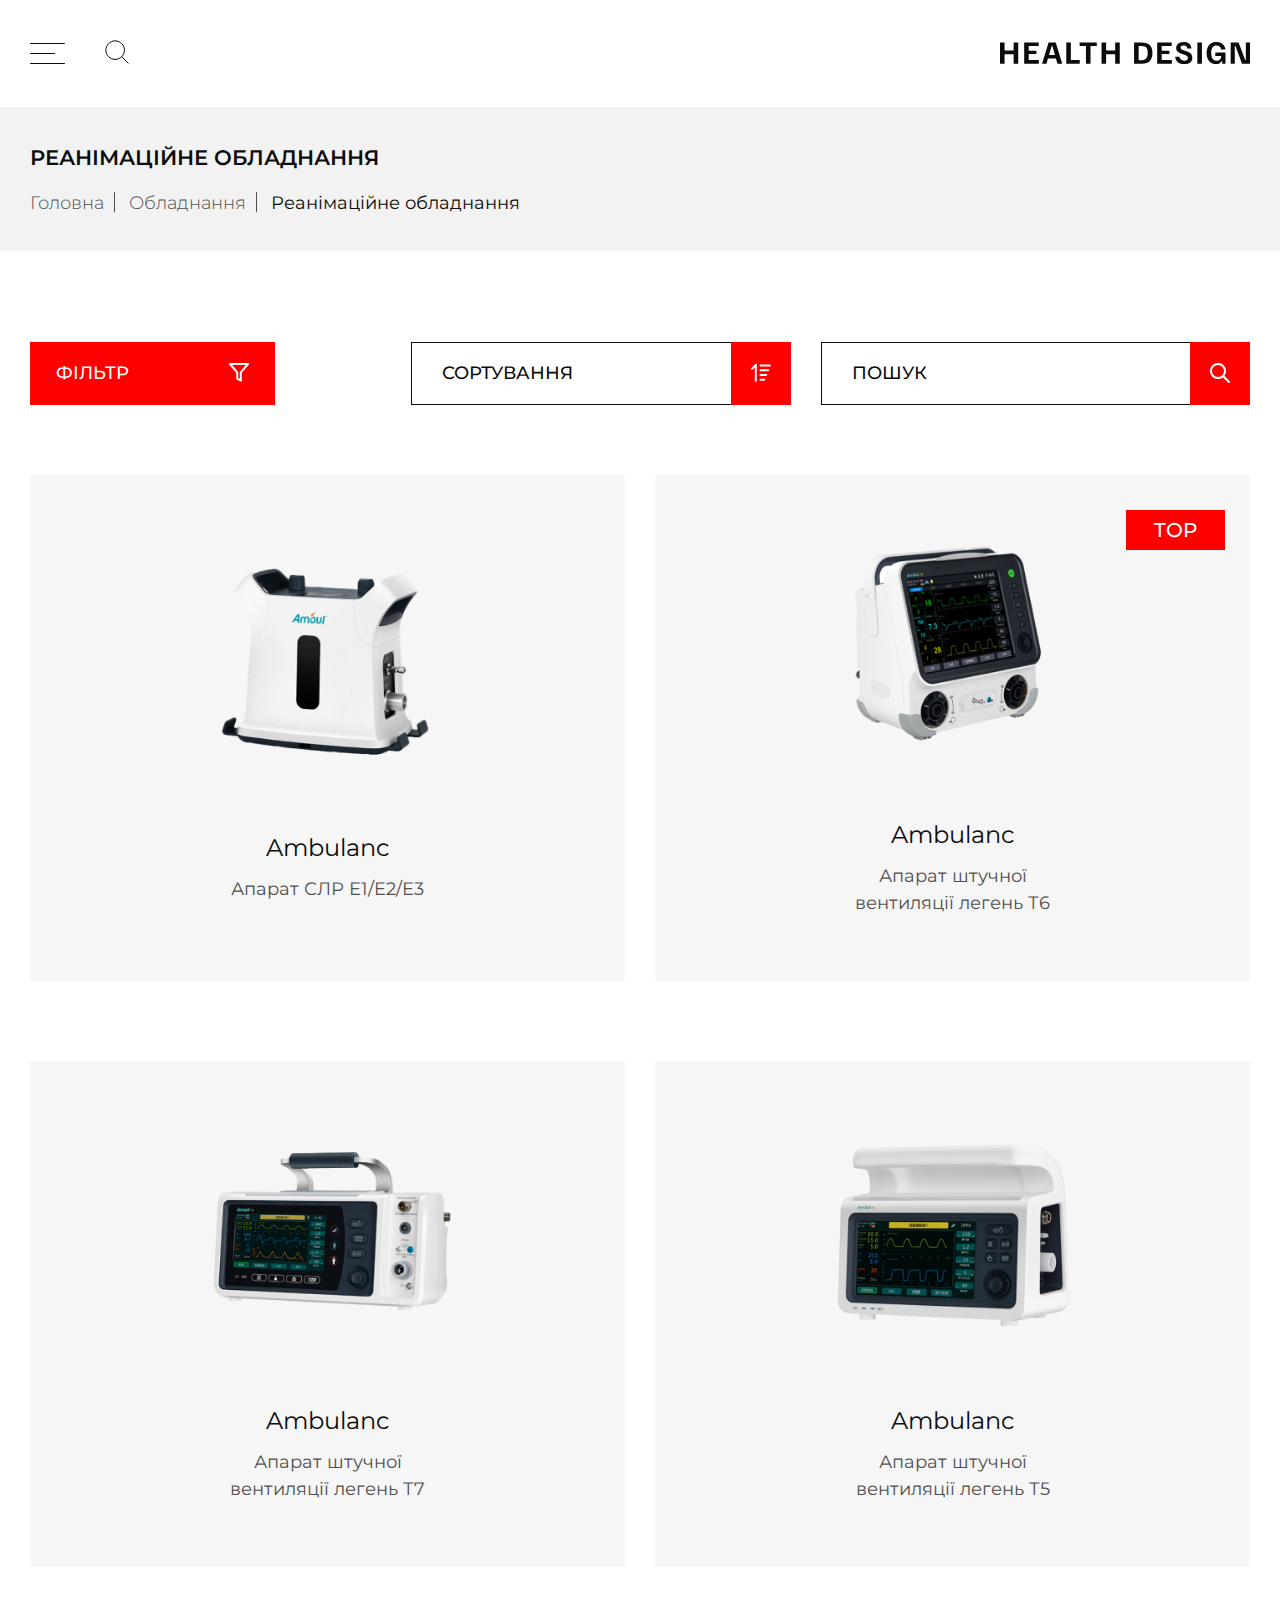
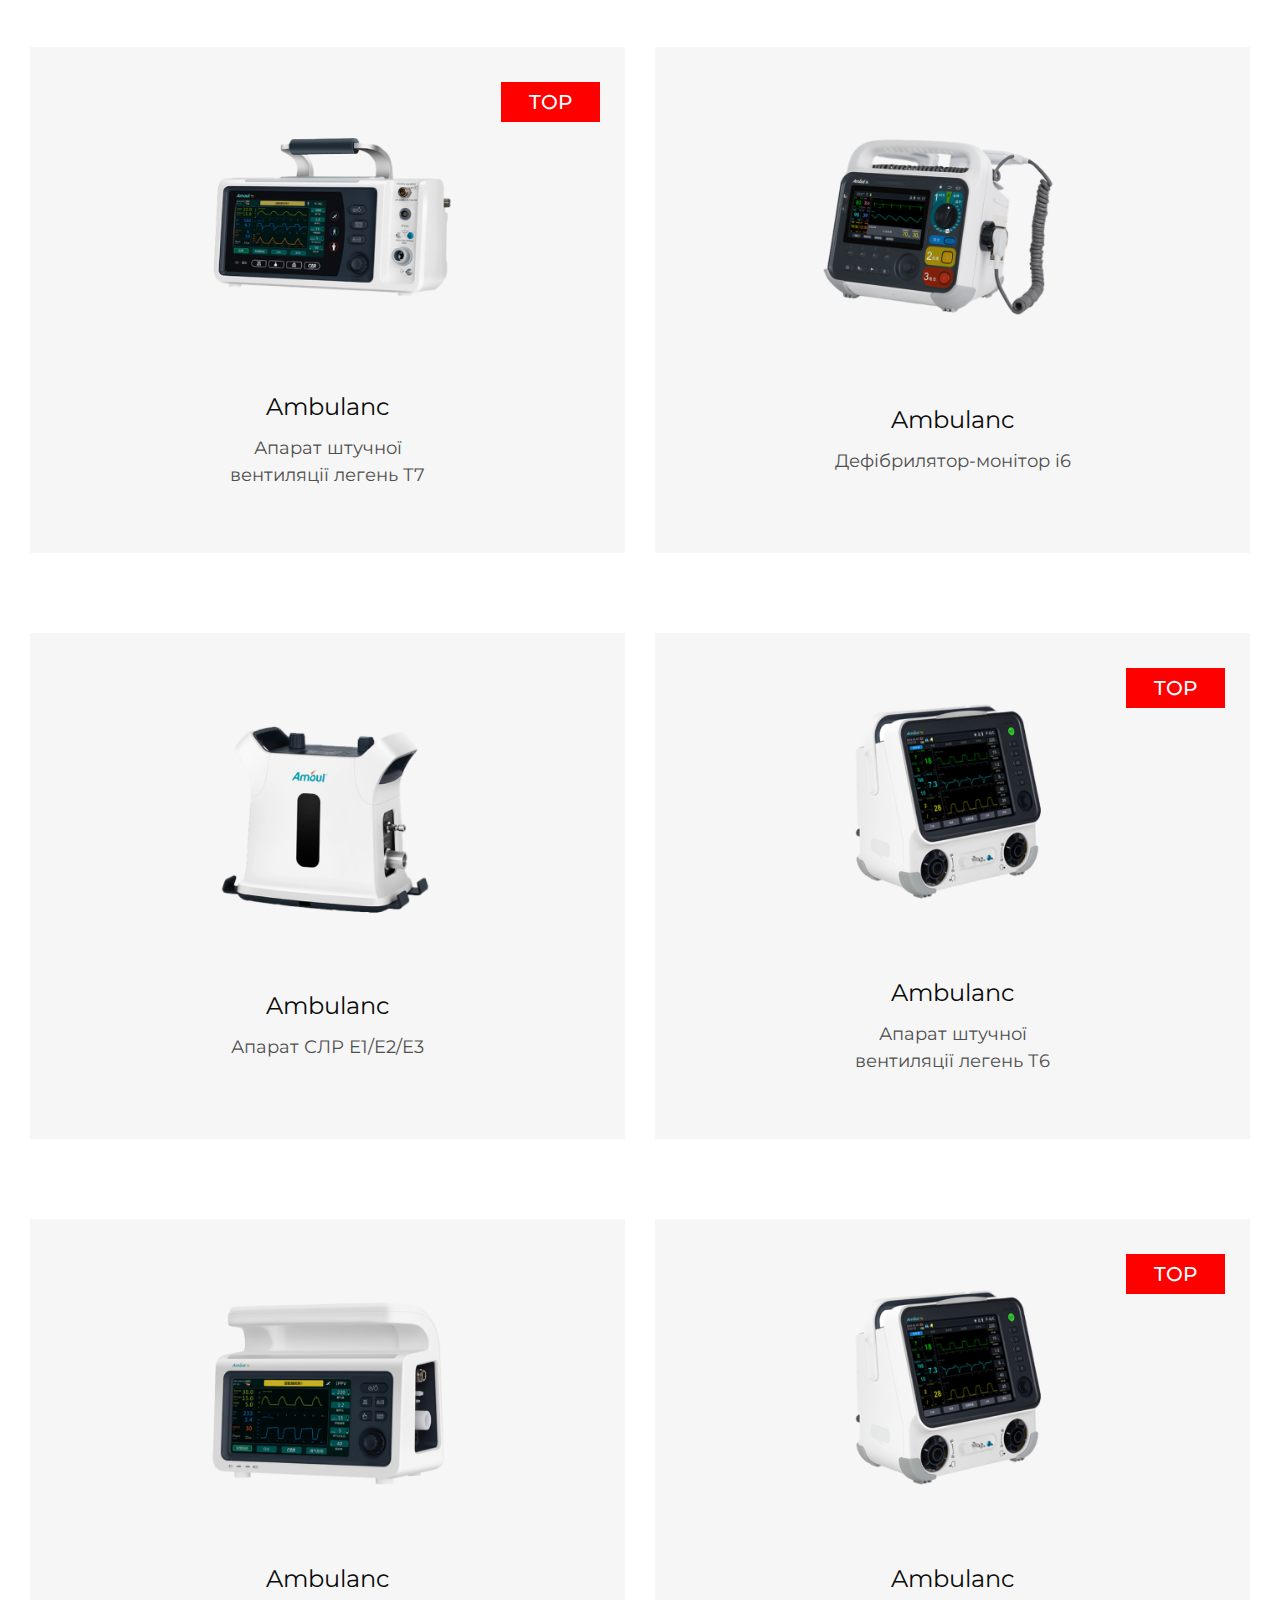
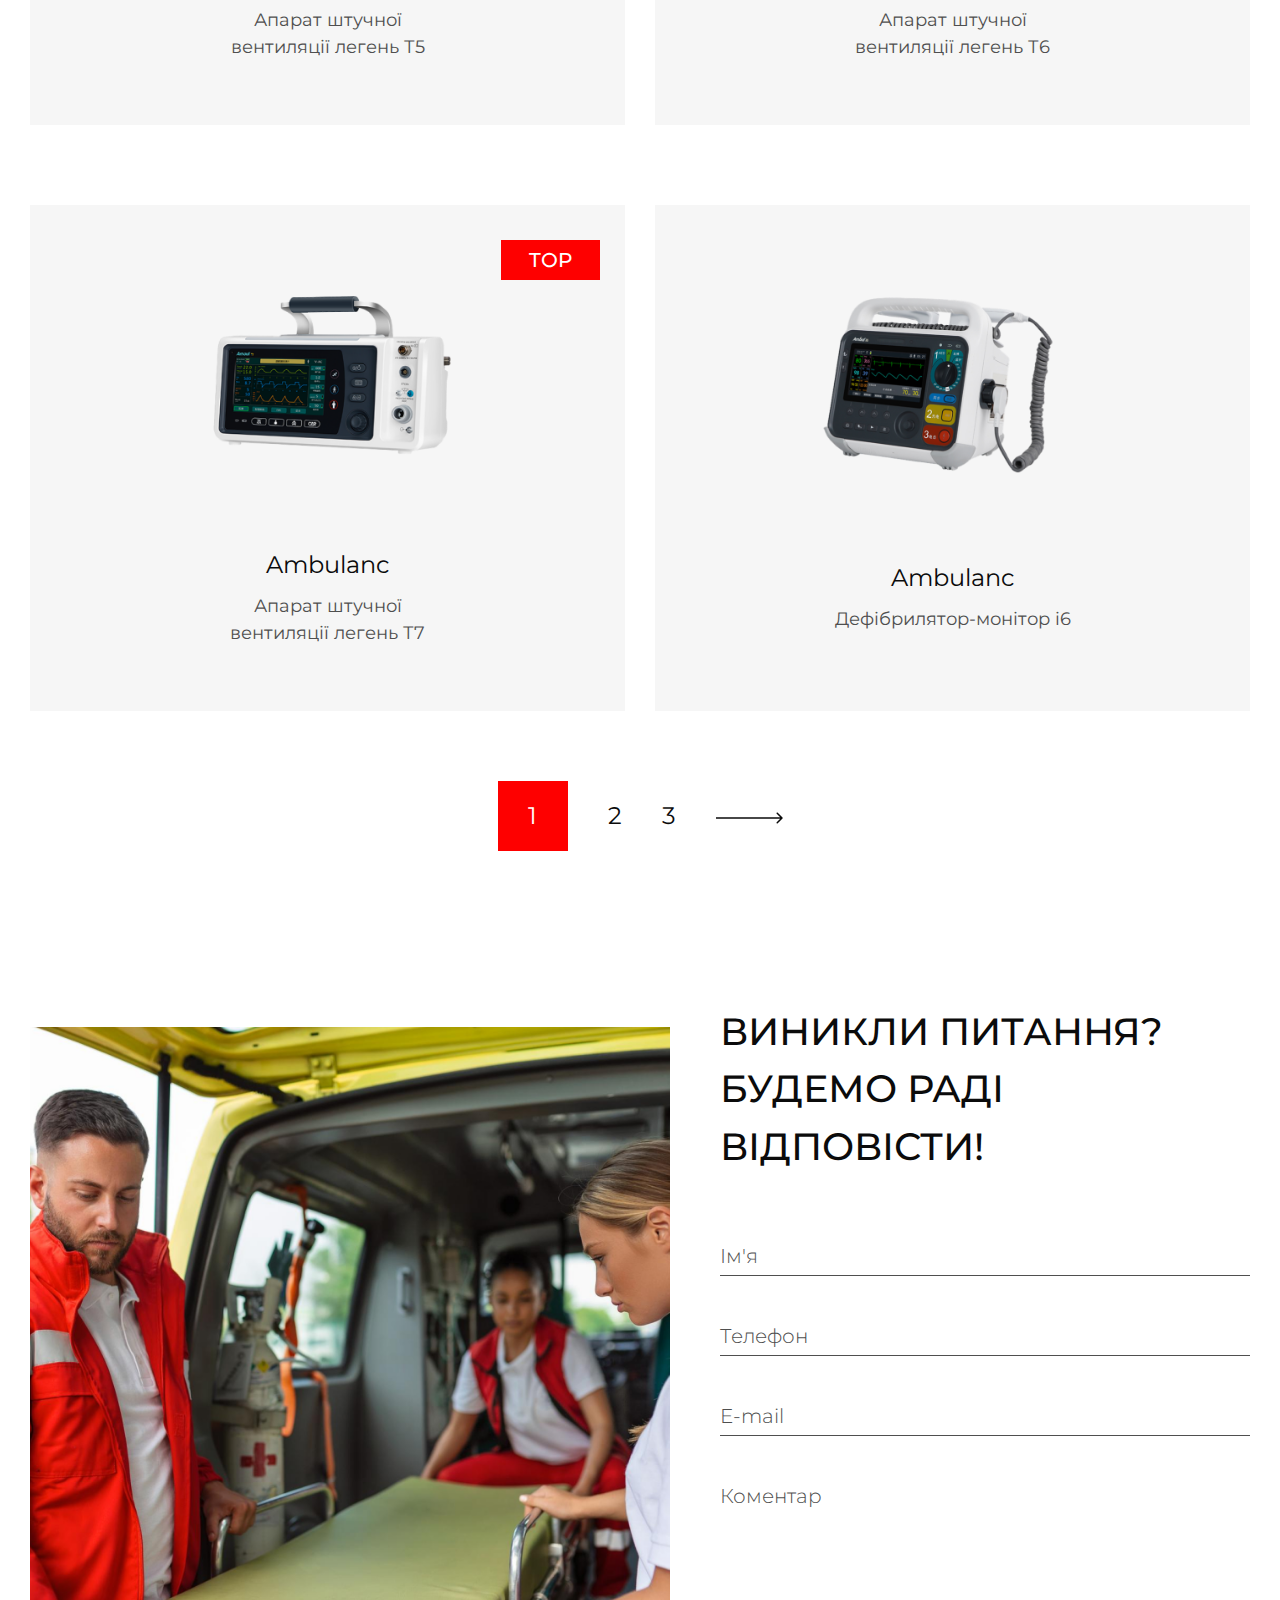
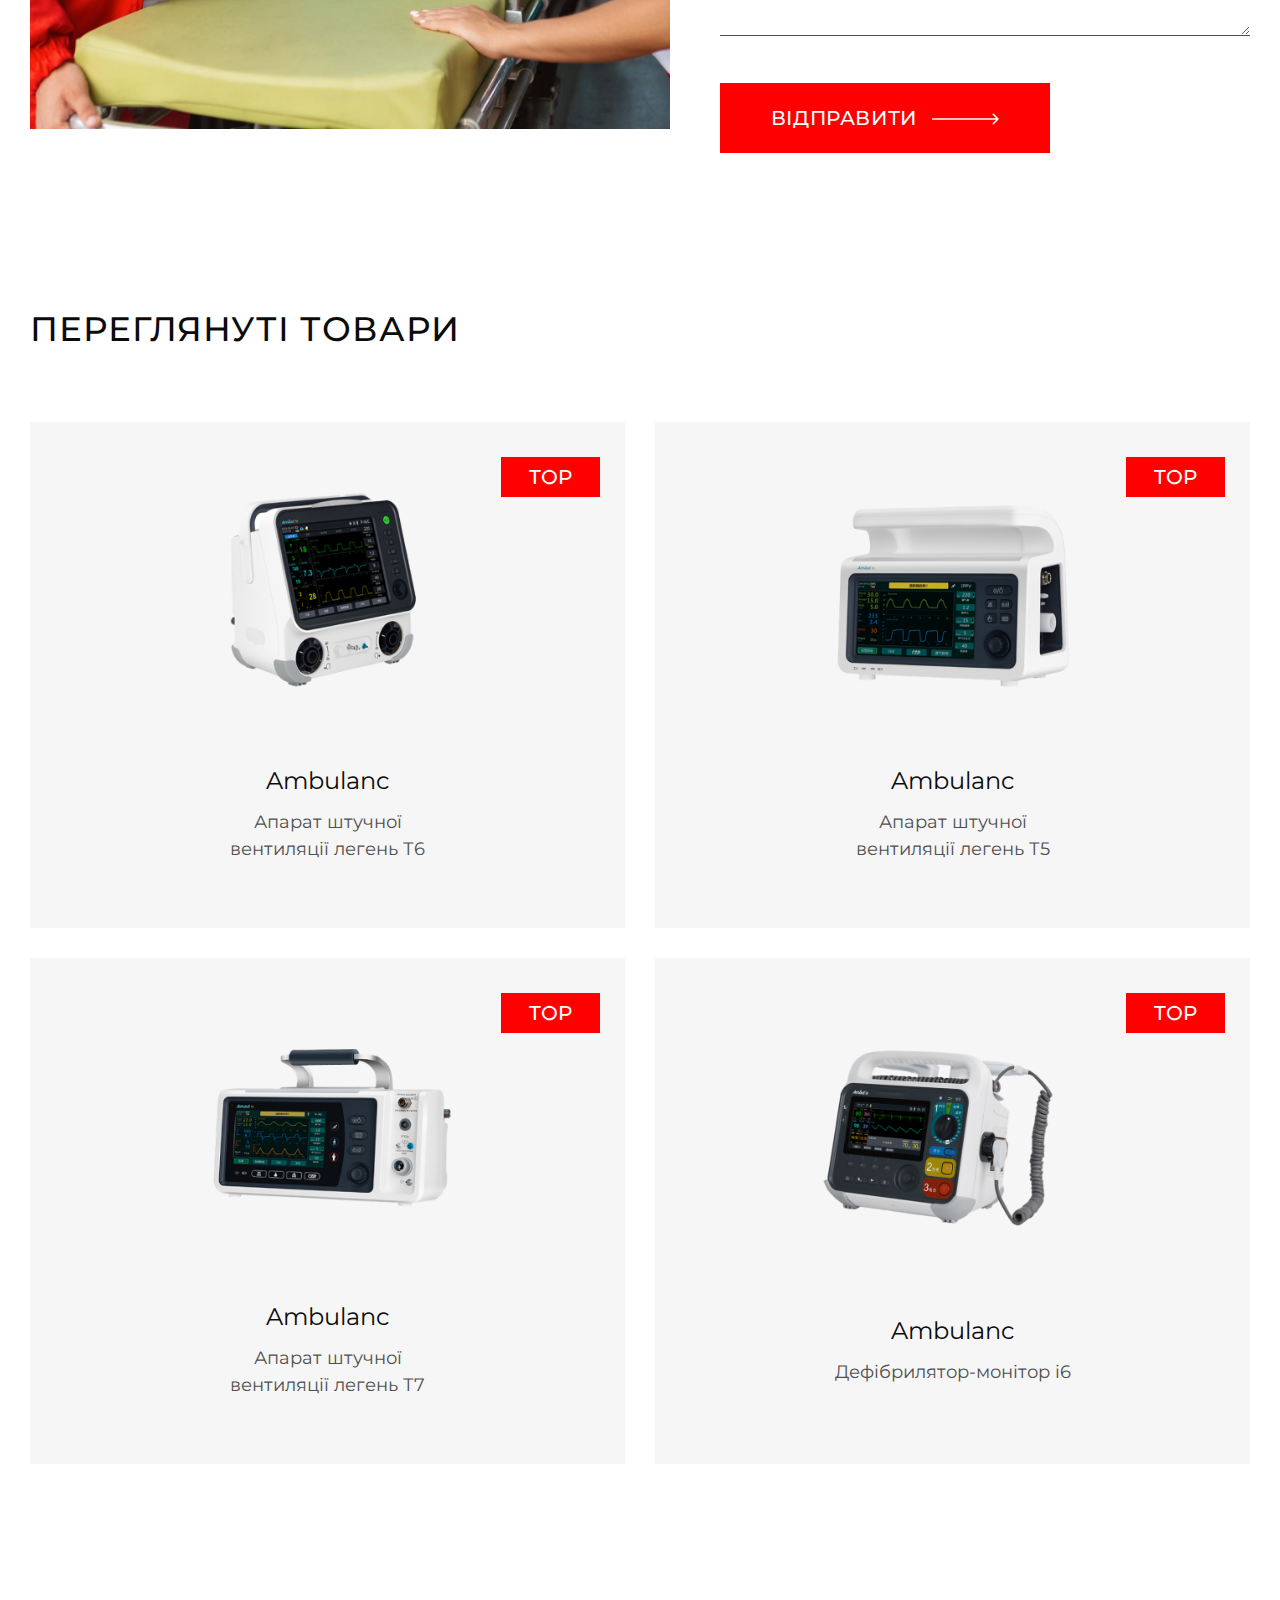
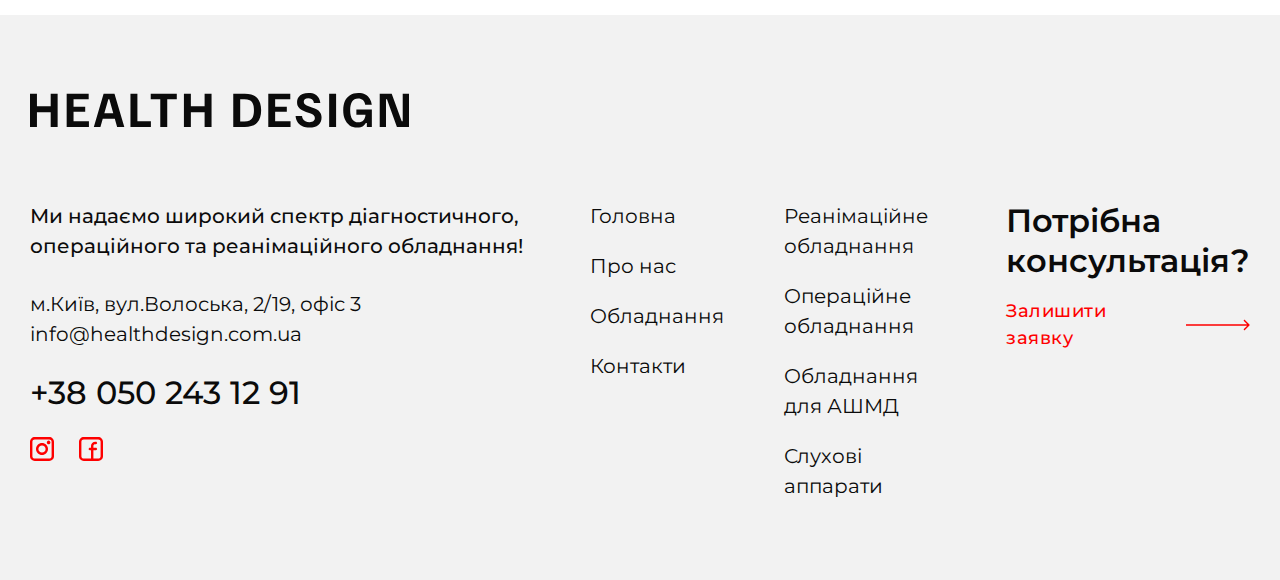
==== commit e849084b: "Add files via upload" ====
--- a/catalog.html
+++ b/catalog.html
@@ -20,6 +20,11 @@
     <header class="header">
         <div class="container">
             <div class="header__inner">
+                <button class="header__burger" type="button">
+                    <span></span>
+                    <span></span>
+                    <span></span>
+                </button>
                 <nav class="header__menu menu">
                     <ul class="menu__list menu-list">
                         <li class="menu-list__item">
@@ -43,9 +48,9 @@
                                 </svg>
                             </button>
                             <ul class="menu-list__sublist menu-list-sublist">
-                                <li class="menu-list-sublist__item">
+                                <li class="menu-list-sublist__item" >
                                     <button class="menu-list-sublist__btn" type="button">
-                                        <span>
+                                        <span class="menu-list-sublist__btn-text" id="0"> 
                                             Для АШМД
                                         </span>
                                         <svg width="67" height="12" viewBox="0 0 67 12" fill="none"
@@ -55,10 +60,10 @@
                                                 fill="white" />
                                         </svg>
                                     </button>
-                                    <ul class="menu-list-sublist__list">
-                                        <li class="menu-list-sublist__list-item">
-                                            <a class="menu-list-sublist__list-link" href="#">
-                                                Апарати ШВЛ
+                                    <ul class="menu-list-sublist__list" id="0">
+                                        <li class="menu-list-sublist__list-item">
+                                            <a class="menu-list-sublist__list-link" href="#">
+                                                Апарати ШВЛ 1
                                             </a>
                                         </li>
                                         <li class="menu-list-sublist__list-item">
@@ -80,7 +85,7 @@
                                 </li>
                                 <li class="menu-list-sublist__item">
                                     <button class="menu-list-sublist__btn" type="button">
-                                        <span>
+                                        <span class="menu-list-sublist__btn-text" id="1">
                                             Операційне
                                         </span>
                                         <svg width="67" height="12" viewBox="0 0 67 12" fill="none"
@@ -90,10 +95,10 @@
                                                 fill="white" />
                                         </svg>
                                     </button>
-                                    <ul class="menu-list-sublist__list">
-                                        <li class="menu-list-sublist__list-item">
-                                            <a class="menu-list-sublist__list-link" href="#">
-                                                Апарати ШВЛ
+                                    <ul class="menu-list-sublist__list" id="1">
+                                        <li class="menu-list-sublist__list-item">
+                                            <a class="menu-list-sublist__list-link" href="#">
+                                                Апарати ШВЛ 2
                                             </a>
                                         </li>
                                         <li class="menu-list-sublist__list-item">
@@ -115,7 +120,7 @@
                                 </li>
                                 <li class="menu-list-sublist__item">
                                     <button class="menu-list-sublist__btn" type="button">
-                                        <span>
+                                        <span class="menu-list-sublist__btn-text" id="2">
                                             Реанімаційне
                                         </span>
                                         <svg width="67" height="12" viewBox="0 0 67 12" fill="none"
@@ -125,10 +130,10 @@
                                                 fill="white" />
                                         </svg>
                                     </button>
-                                    <ul class="menu-list-sublist__list">
-                                        <li class="menu-list-sublist__list-item">
-                                            <a class="menu-list-sublist__list-link" href="#">
-                                                Апарати ШВЛ
+                                    <ul class="menu-list-sublist__list" id="2">
+                                        <li class="menu-list-sublist__list-item">
+                                            <a class="menu-list-sublist__list-link" href="#">
+                                                Апарати ШВЛ 3
                                             </a>
                                         </li>
                                         <li class="menu-list-sublist__list-item">
@@ -148,9 +153,9 @@
                                         </li>
                                     </ul>
                                 </li>
-                                <li class="menu-list-sublist__item">
+                                <li class="menu-list-sublist__item" >
                                     <button class="menu-list-sublist__btn" type="button">
-                                        <span>
+                                        <span class="menu-list-sublist__btn-text" id="3">
                                             Слухові апарати
                                         </span>
                                         <svg width="67" height="12" viewBox="0 0 67 12" fill="none"
@@ -160,10 +165,10 @@
                                                 fill="white" />
                                         </svg>
                                     </button>
-                                    <ul class="menu-list-sublist__list">
-                                        <li class="menu-list-sublist__list-item">
-                                            <a class="menu-list-sublist__list-link" href="#">
-                                                Апарати ШВЛ
+                                    <ul class="menu-list-sublist__list" id="3">
+                                        <li class="menu-list-sublist__list-item">
+                                            <a class="menu-list-sublist__list-link" href="#">
+                                                Апарати ШВЛ 4
                                             </a>
                                         </li>
                                         <li class="menu-list-sublist__list-item">
@@ -238,7 +243,7 @@
                 </a>
             </div>
         </div>
-    </header>
+    </header> 
 
     <div class="wrapper">
         <main class="main">
@@ -888,11 +893,30 @@
                             <h2 class="contact-form__title">
                                 виникли питання? будемо РАДІ ВІДПОВІСТИ!
                             </h2>
-                            <input class="contact-form__input" type="text" placeholder="Ім'я">
-                            <input class="contact-form__input" type="tel" placeholder="Телефон">
-                            <input class="contact-form__input" type="email" placeholder="E-mail">
-                            <textarea class="contact-form__textarea" name="" id="" cols="30" rows="5"
-                                placeholder="Коментар"></textarea>
+                            <div class="contact-form__box">
+                                <p class="contact-form__box-text">
+                                    Ім'я
+                                </p>
+                                <input class="contact-form__box-input" type="text">
+                            </div>
+                            <div class="contact-form__box">
+                                <p class="contact-form__box-text">
+                                    Телефон
+                                </p>
+                                <input class="contact-form__box-input" type="tel">
+                            </div>
+                            <div class="contact-form__box">
+                                <p class="contact-form__box-text">
+                                    E-mail
+                                </p>
+                                <input class="contact-form__box-input" type="email">
+                            </div>
+                            <div class="contact-form__box">
+                                <p class="contact-form__box-text">
+                                   Коментар
+                                </p>
+                                <textarea class="contact-form__box-textarea" name="" id="" cols="30" rows="5"></textarea>
+                            </div> 
                             <button class="contact__btn btn" type="submit">
                                 <span>
                                     відправити
@@ -1031,17 +1055,37 @@
                 <h2 class="contact-form__title">
                     виникли питання? будемо РАДІ ВІДПОВІСТИ!
                 </h2>
-                <input class="contact-form__input" type="text" placeholder="Ім'я">
-                <input class="contact-form__input" type="tel" placeholder="Телефон">
-                <input class="contact-form__input" type="email" placeholder="E-mail">
-                <textarea class="contact-form__textarea" name="" id="" cols="30" rows="5"
-                    placeholder="Коментар"></textarea>
+                <div class="contact-form__box">
+                    <p class="contact-form__box-text">
+                        Ім'я
+                    </p>
+                    <input class="contact-form__box-input" type="text">
+                </div>
+                <div class="contact-form__box">
+                    <p class="contact-form__box-text">
+                        Телефон
+                    </p>
+                    <input class="contact-form__box-input" type="tel">
+                </div>
+                <div class="contact-form__box">
+                    <p class="contact-form__box-text">
+                        E-mail
+                    </p>
+                    <input class="contact-form__box-input" type="email">
+                </div>
+                <div class="contact-form__box">
+                    <p class="contact-form__box-text">
+                       Коментар
+                    </p>
+                    <textarea class="contact-form__box-textarea" name="" id="" cols="30" rows="5"></textarea>
+                </div> 
                 <button class="contact__btn btn" type="submit">
                     <span>
                         відправити
                     </span>
                     <span>
-                        <svg width="67" height="12" viewBox="0 0 67 12" fill="none" xmlns="http://www.w3.org/2000/svg">
+                        <svg width="67" height="12" viewBox="0 0 67 12" fill="none"
+                            xmlns="http://www.w3.org/2000/svg">
                             <path
                                 d="M66.5303 6.53033C66.8232 6.23744 66.8232 5.76256 66.5303 5.46967L61.7574 0.696699C61.4645 0.403806 60.9896 0.403806 60.6967 0.696699C60.4038 0.989593 60.4038 1.46447 60.6967 1.75736L64.9393 6L60.6967 10.2426C60.4038 10.5355 60.4038 11.0104 60.6967 11.3033C60.9896 11.5962 61.4645 11.5962 61.7574 11.3033L66.5303 6.53033ZM0 6.75H66V5.25H0V6.75Z"
                                 fill="white" />
--- a/css/style.min.css
+++ b/css/style.min.css
@@ -1 +1 @@
-@font-face{font-family:"Muller";src:url("../fonts/MullerRegular.eot");src:local("☺"),url("../fonts/MullerRegular.woff") format("woff"),url("../fonts/MullerRegular.ttf") format("truetype");font-weight:400;font-style:normal}@font-face{font-family:"Muller";src:url("../fonts/MullerBold.eot");src:local("☺"),url("../fonts/MullerBold.woff") format("woff"),url("../fonts/MullerBold.ttf") format("truetype");font-weight:700;font-style:normal}*{padding:0;margin:0;border:0}*,*:before,*:after{-webkit-box-sizing:border-box;box-sizing:border-box}:focus,:active{outline:none}a:focus,a:active{outline:none}nav,footer,header,aside{display:block}html,body{height:100%;width:100%;font-size:100%;line-height:1;font-size:14px;-ms-text-size-adjust:100%;-moz-text-size-adjust:100%;-webkit-text-size-adjust:100%}input,button,textarea{font-family:inherit}input::-ms-clear{display:none}button{cursor:pointer}button::-moz-focus-inner{padding:0;border:0}a,a:visited{text-decoration:none}a:hover{text-decoration:none}ul li{list-style:none}img{vertical-align:top}h1,h2,h3,h4,h5,h6{font-size:inherit;font-weight:400}button{background:unset}html,body{height:100%;background:#fff;font-family:"Montserrat",sans-serif}.wrapper{display:-webkit-box;display:-ms-flexbox;display:flex;-webkit-box-orient:vertical;-webkit-box-direction:normal;-ms-flex-direction:column;flex-direction:column;min-height:100%}.main{-webkit-box-flex:1;-ms-flex:1 0 auto;flex:1 0 auto}.footer{-webkit-box-flex:0;-ms-flex:0 0 auto;flex:0 0 auto}.container{max-width:1645px;margin:0 auto;padding:0 15px}.big-container{max-width:1920px;margin:0 auto;padding:0}.btn{padding:22px 48px;background:#fe0000;display:-webkit-box;display:-ms-flexbox;display:flex;-webkit-box-pack:center;-ms-flex-pack:center;justify-content:center;-webkit-box-align:center;-ms-flex-align:center;align-items:center;font-weight:500;font-size:20px;line-height:24px;text-align:center;letter-spacing:.03em;text-transform:uppercase;gap:15px;color:#fff;border:1px solid rgba(0,0,0,0);-webkit-transition:border .3s,background .3s,color .3s,max-width .3s;-o-transition:border .3s,background .3s,color .3s,max-width .3s;transition:border .3s,background .3s,color .3s,max-width .3s}.btn:hover{border:1px solid #fe0000;background:rgba(0,0,0,0);color:#fe0000}.btn:hover svg{-webkit-transform:translateX(10px);-ms-transform:translateX(10px);transform:translateX(10px)}.btn:hover svg path{fill:#fe0000}.btn svg{-webkit-transition:-webkit-transform .3s;transition:-webkit-transform .3s;-o-transition:transform .3s;transition:transform .3s;transition:transform .3s, -webkit-transform .3s}.btn svg path{-webkit-transition:fill .3s;-o-transition:fill .3s;transition:fill .3s}.link{font-weight:500;font-size:18px;line-height:27px;letter-spacing:.03em;display:-webkit-box;display:-ms-flexbox;display:flex;-webkit-box-align:center;-ms-flex-align:center;align-items:center;gap:15px;color:#fe0000}.link span{position:relative}.link span::before{content:"";position:absolute;width:0%;height:1px;bottom:-2px;left:0;background:#fe0000;-webkit-transition:width .3s;-o-transition:width .3s;transition:width .3s}.link:hover span::before{width:100%}.link:hover svg{-webkit-transform:translateX(10px);-ms-transform:translateX(10px);transform:translateX(10px)}.link svg{-webkit-transition:-webkit-transform .3s;transition:-webkit-transform .3s;-o-transition:transform .3s;transition:transform .3s;transition:transform .3s, -webkit-transform .3s}.fancybox__content>.carousel__button.is-close{top:40px;right:45px;width:42px;height:42px;background-image:url(../images/close-icon.svg)}.fancybox__content>.carousel__button.is-close svg{display:none}.header{padding:50px 0;position:relative;z-index:50}.header__inner{display:-webkit-box;display:-ms-flexbox;display:flex;-webkit-box-align:center;-ms-flex-align:center;align-items:center;gap:50px}.header__logo{position:absolute;left:50%;-webkit-transform:translateX(-50%);-ms-transform:translateX(-50%);transform:translateX(-50%)}.header__form{margin-left:auto}.header__form-btn{width:24px;height:24px}.header__form-input{display:none}.header__link{font-weight:500;font-size:24px;line-height:36px;color:#0b0b0b;letter-spacing:.02em;position:relative}.header__link::before{content:"";position:absolute;width:0%;height:1px;bottom:-2px;left:0;background:#0b0b0b;-webkit-transition:width .3s;-o-transition:width .3s;transition:width .3s}.header__link:hover::before{width:100%}.menu-list{display:-webkit-box;display:-ms-flexbox;display:flex;gap:45px;-webkit-box-align:center;-ms-flex-align:center;align-items:center}.menu-list__item{position:relative}.menu-list__item--active .menu-list-sublist{display:-webkit-box;display:-ms-flexbox;display:flex}.menu-list__item--active .menu-list__btn svg{-webkit-transform:rotate(180deg);-ms-transform:rotate(180deg);transform:rotate(180deg)}.menu-list__link{font-size:20px;line-height:30px;color:#0b0b0b;position:relative}.menu-list__link::before{content:"";position:absolute;width:0%;height:1px;bottom:-2px;left:0;background:#0b0b0b;-webkit-transition:width .3s;-o-transition:width .3s;transition:width .3s}.menu-list__link:hover::before{width:100%}.menu-list__btn{font-size:20px;line-height:30px;color:#0b0b0b;display:-webkit-box;display:-ms-flexbox;display:flex;-webkit-box-align:center;-ms-flex-align:center;align-items:center;gap:10px;-ms-grid-column-align:center;justify-self:center;position:relative}.menu-list__btn::before{content:"";position:absolute;width:0%;height:1px;bottom:-2px;left:0;background:#0b0b0b;-webkit-transition:width .3s;-o-transition:width .3s;transition:width .3s}.menu-list__btn:hover::before{width:100%}.menu-list-sublist{position:absolute;background:#fff;width:390px;padding:60px 40px 110px 55px;-webkit-box-orient:vertical;-webkit-box-direction:normal;-ms-flex-direction:column;flex-direction:column;gap:25px;top:50px;display:none}.menu-list-sublist__item:hover .menu-list-sublist__list{display:-webkit-box;display:-ms-flexbox;display:flex}.menu-list-sublist__btn{font-weight:300;font-size:20px;line-height:30px;color:#0b0b0b;-webkit-transition:color .3s;-o-transition:color .3s;transition:color .3s}.menu-list-sublist__btn:hover{color:#fe0000}.menu-list-sublist__list{position:absolute;right:-335px;width:335px;background:#fff;padding:50px 50px 60px 50px;display:-webkit-box;display:-ms-flexbox;display:flex;-webkit-box-orient:vertical;-webkit-box-direction:normal;-ms-flex-direction:column;flex-direction:column;gap:25px;display:none;top:100px}.menu-list-sublist__list-link{font-size:20px;line-height:30px;color:#0b0b0b}.header-lang__top{display:-webkit-box;display:-ms-flexbox;display:flex;-webkit-box-align:center;-ms-flex-align:center;align-items:center;gap:8px;cursor:pointer}.header-lang__top-text{font-size:20px;line-height:30px;color:#0b0b0b}.header-lang__inner{display:none}.section-top{margin-bottom:200px}.section-top-swiper{width:100%}.section-top-swiper .swiper-pagination{display:-webkit-box;display:-ms-flexbox;display:flex;width:110px !important;right:0 !important;left:unset;-webkit-box-pack:center;-ms-flex-pack:center;justify-content:center;height:100%;gap:40px;padding-top:250px;-webkit-box-align:end;-ms-flex-align:end;align-items:flex-end;-webkit-box-orient:vertical;-webkit-box-direction:normal;-ms-flex-direction:column;flex-direction:column;padding-right:60px}.section-top-swiper .swiper-pagination span{background:unset;width:unset;height:unset;font-size:24px;line-height:36px;color:#fff;opacity:1 !important;display:-webkit-box;display:-ms-flexbox;display:flex;-webkit-box-align:center;-ms-flex-align:center;align-items:center;gap:25px;-webkit-transition:color .3s;-o-transition:color .3s;transition:color .3s}.section-top-swiper .swiper-pagination span span{display:none;height:2px;width:40px;background:#fe0000;-webkit-transform:translateX(6px);-ms-transform:translateX(6px);transform:translateX(6px)}.section-top-swiper .swiper-pagination span:hover{color:#fe0000}.section-top-swiper .swiper-pagination-bullet-active{font-size:32px !important;line-height:48px !important;color:#fe0000 !important}.section-top-swiper .swiper-pagination-bullet-active span{display:block !important}.section-top-slide-box{min-height:945px;position:relative;display:-webkit-box;display:-ms-flexbox;display:flex;-webkit-box-align:center;-ms-flex-align:center;align-items:center}.section-top-slide-box .container{width:100%}.section-top-slide-box__img{position:absolute;top:0;bottom:0;left:0;right:0;width:100%;height:100%;-o-object-fit:cover;object-fit:cover;z-index:-1}.section-top-slide-box__title{font-weight:600;font-size:100px;line-height:150px;color:#fff}.section-top-slide-box__text{font-weight:500;font-size:28px;line-height:42px;margin-bottom:70px;color:#fff;max-width:600px}.section-top-slide-box__link{max-width:280px}.section-top-slide-box__link:hover{max-width:320px}.about{margin-bottom:150px}.about__inner{padding-left:150px;display:-webkit-box;display:-ms-flexbox;display:flex;gap:70px;-webkit-box-align:center;-ms-flex-align:center;align-items:center}.about__img{width:100%;height:550px;max-width:960px;max-height:550px}.about__img-image{width:100%;height:100%;-o-object-fit:cover;object-fit:cover}.about-content{display:-webkit-box;display:-ms-flexbox;display:flex;-webkit-box-orient:vertical;-webkit-box-direction:normal;-ms-flex-direction:column;flex-direction:column;-webkit-box-align:start;-ms-flex-align:start;align-items:flex-start;max-width:740px}.about-content__top{margin-bottom:35px}.about-content__text{margin-bottom:60px;font-weight:300;font-size:20px;line-height:30px;color:#0b0b0b;max-width:735px}.heading-top{display:-webkit-box;display:-ms-flexbox;display:flex;gap:100px;-webkit-box-align:center;-ms-flex-align:center;align-items:center}.heading-top__title{font-weight:700;font-size:64px;line-height:96px;color:#0b0b0b;letter-spacing:.03em;text-transform:uppercase}.heading-top__text{font-size:20px;line-height:30px;letter-spacing:.3em;text-transform:uppercase;color:#fe0000;max-width:270px;position:relative}.heading-top__text::before{content:"";width:1px;height:100%;position:absolute;left:-51px;background:#0b0b0b}.advantages{margin-bottom:180px}.advantages__inner{max-width:1430px;margin-left:auto;margin-right:auto;display:-webkit-box;display:-ms-flexbox;display:flex;-webkit-box-pack:justify;-ms-flex-pack:justify;justify-content:space-between;width:100%;gap:30px}.advantages__item{max-width:260px}.advantages__item-text{font-size:20px;line-height:24px;color:#0b0b0b}.advantages__item-text br{display:none}.advantages__item-text span{margin-left:15px;font-weight:600;font-size:128px;line-height:125px;text-align:center;text-transform:uppercase;color:#fe0000}.advantages__item-count{font-weight:600;font-size:128px;line-height:156px;text-align:center;text-transform:uppercase;color:#fe0000}.equipment{margin-bottom:180px}.equipment__top{-webkit-box-pack:center;-ms-flex-pack:center;justify-content:center;margin-bottom:105px}.equipment__inner{display:-ms-grid;display:grid;-ms-grid-columns:1fr 1fr;grid-template-columns:1fr 1fr;gap:30px}.equipment .heading-top__text{max-width:320px}.equipment-item{position:relative}.equipment-item:nth-child(2){max-height:450px}.equipment-item:nth-child(3){max-height:450px}.equipment-item:hover .equipment-item__box{opacity:1}.equipment-item:last-child{margin-top:-190px}.equipment-item__img{position:relative;width:100%}.equipment-item__img-image{width:100%;height:100%;-o-object-fit:cover;object-fit:cover}.equipment-item__box{display:-webkit-box;display:-ms-flexbox;display:flex;-webkit-box-orient:vertical;-webkit-box-direction:normal;-ms-flex-direction:column;flex-direction:column;-webkit-box-align:start;-ms-flex-align:start;align-items:flex-start;position:absolute;top:0;bottom:0;left:0;right:0;width:100%;height:100%;padding:40px 70px;background:rgba(11,11,11,.6);opacity:0;-webkit-transition:opacity .3s;-o-transition:opacity .3s;transition:opacity .3s}.equipment-item__box-count{font-weight:500;font-size:140px;line-height:160px;text-transform:uppercase;color:#fff}.equipment-item__box-text{font-weight:600;font-size:40px;line-height:60px;color:#fff;margin-bottom:20px}.equipment-item__box-details{font-weight:500;font-size:18px;line-height:27px;display:-webkit-box;display:-ms-flexbox;display:flex;-webkit-box-align:center;-ms-flex-align:center;align-items:center;gap:15px;color:#fff;letter-spacing:.03em}.equipment-item__box-details span::before{background:#fff}.projects{position:relative;margin-bottom:180px}.projects__inner{display:-webkit-box;display:-ms-flexbox;display:flex;-webkit-box-orient:vertical;-webkit-box-direction:normal;-ms-flex-direction:column;flex-direction:column;-webkit-box-align:start;-ms-flex-align:start;align-items:flex-start;position:relative;z-index:100}.projects .big-container{position:relative}.projects__top{padding-left:150px;margin-bottom:35px}.projects__top .heading-top__text{max-width:390px}.projects__text{padding-left:150px;font-weight:300;font-size:20px;line-height:30px;margin-bottom:30px;color:#0b0b0b;max-width:800px}.projects__btn{padding-left:150px;margin-bottom:80px}.projects .swiper-pagination{width:110px !important;display:-webkit-box;display:-ms-flexbox;display:flex;-webkit-box-pack:end;-ms-flex-pack:end;justify-content:flex-end;height:100%;left:150px;bottom:0;gap:40px;padding-top:250px;-webkit-box-align:start;-ms-flex-align:start;align-items:flex-start;-webkit-box-orient:vertical;-webkit-box-direction:normal;-ms-flex-direction:column;flex-direction:column;padding-right:60px}.projects .swiper-pagination span{background:unset;width:unset;height:unset;font-size:24px;line-height:36px;color:#0b0b0b;opacity:1 !important;display:-webkit-box;display:-ms-flexbox;display:flex;-webkit-box-align:center;-ms-flex-align:center;align-items:center;gap:25px;-webkit-transition:color .3s;-o-transition:color .3s;transition:color .3s}.projects .swiper-pagination span span{display:none;height:2px;width:40px;background:#fe0000;-webkit-transform:translateX(6px);-ms-transform:translateX(6px);transform:translateX(6px)}.projects .swiper-pagination span:hover{color:#fe0000}.projects .swiper-pagination .swiper-pagination-bullet{margin-left:75px}.projects .swiper-pagination-bullet-active{margin-left:unset !important;font-size:32px !important;line-height:48px !important;color:#fe0000 !important}.projects .swiper-pagination-bullet-active span{display:block !important}.projects-swiper{margin-left:290px;width:100%;max-width:1630px}.partners{margin-bottom:180px}.partners__top{margin-bottom:35px;-webkit-box-pack:center;-ms-flex-pack:center;justify-content:center}.partners__text{margin-bottom:80px;font-weight:300;font-size:20px;line-height:30px;color:#0b0b0b;max-width:795px;text-align:center;margin-left:auto;margin-right:auto}.partners .heading-top__text{max-width:300px}.partners-swiper{width:100%;padding:125px 0 115px;background:rgba(217,217,217,.3)}.partners-swiper .swiper-wrapper{-webkit-box-align:center;-ms-flex-align:center;align-items:center}.partners-slide{-webkit-box-pack:center;-ms-flex-pack:center;justify-content:center;display:-webkit-box;display:-ms-flexbox;display:flex}.contact__inner{display:-webkit-box;display:-ms-flexbox;display:flex;-webkit-box-align:center;-ms-flex-align:center;align-items:center;gap:150px;margin-bottom:180px}.contact__img{width:100%;max-width:807px;height:702px;max-height:702px}.contact__img-image{width:100%;height:100%;-o-object-fit:cover;object-fit:cover}.contact__btn{width:100%;max-width:330px}.contact__btn:hover{max-width:350px}.contact-form{display:-webkit-box;display:-ms-flexbox;display:flex;-webkit-box-orient:vertical;-webkit-box-direction:normal;-ms-flex-direction:column;flex-direction:column;-webkit-box-align:start;-ms-flex-align:start;align-items:flex-start;max-width:655px}.contact-form__title{font-weight:500;font-size:44px;line-height:66px;color:#0b0b0b;text-transform:uppercase;margin-bottom:85px}.contact-form__input{width:100%;margin-bottom:45px;font-weight:300;font-size:20px;line-height:30px;color:#4f4f4f;padding-bottom:2px;border-bottom:1px solid #4f4f4f}.contact-form__input::-webkit-input-placeholder{font-weight:300;font-size:20px;line-height:30px;color:#4f4f4f}.contact-form__input::-moz-placeholder{font-weight:300;font-size:20px;line-height:30px;color:#4f4f4f}.contact-form__input:-ms-input-placeholder{font-weight:300;font-size:20px;line-height:30px;color:#4f4f4f}.contact-form__input::-ms-input-placeholder{font-weight:300;font-size:20px;line-height:30px;color:#4f4f4f}.contact-form__input::placeholder{font-weight:300;font-size:20px;line-height:30px;color:#4f4f4f}.contact-form__textarea{width:100%;padding-bottom:2px;margin-bottom:75px;margin-bottom:45px;font-weight:300;font-size:20px;line-height:30px;color:#4f4f4f;border-bottom:1px solid #4f4f4f;max-width:655px;max-height:600px;min-height:50px;min-width:300px}.contact-form__textarea::-webkit-input-placeholder{font-weight:300;font-size:20px;line-height:30px;color:#4f4f4f}.contact-form__textarea::-moz-placeholder{font-weight:300;font-size:20px;line-height:30px;color:#4f4f4f}.contact-form__textarea:-ms-input-placeholder{font-weight:300;font-size:20px;line-height:30px;color:#4f4f4f}.contact-form__textarea::-ms-input-placeholder{font-weight:300;font-size:20px;line-height:30px;color:#4f4f4f}.contact-form__textarea::placeholder{font-weight:300;font-size:20px;line-height:30px;color:#4f4f4f}#contact-form{display:none;max-width:912px;padding:85px 130px 75px 130px}#contact-form .contact-form__title{text-align:center;margin-bottom:60px}#contact-form .contact__btn{margin-left:auto;margin-right:auto}.top{margin-bottom:180px}.top__heading{margin-bottom:80px}.top__inner{display:-ms-grid;display:grid;-ms-grid-columns:1fr 1fr 1fr 1fr;grid-template-columns:1fr 1fr 1fr 1fr;gap:30px}.top .heading-top__text{max-width:320px}.card-item{background:#f6f6f6;position:relative;display:-webkit-box;display:-ms-flexbox;display:flex;-webkit-box-orient:vertical;-webkit-box-direction:normal;-ms-flex-direction:column;flex-direction:column;-webkit-box-pack:center;-ms-flex-pack:center;justify-content:center;min-height:575px;max-height:575px}.card-item:hover{-webkit-box-pack:end;-ms-flex-pack:end;justify-content:flex-end}.card-item:hover .card-item__btn{position:unset;opacity:1;-webkit-transition:opacity .3s;-o-transition:opacity .3s;transition:opacity .3s}.card-item:hover .card-item__text{margin-bottom:40px}.card-item__img{margin-bottom:45px}.card-item__suptext{font-weight:500;font-size:20px;line-height:30px;text-transform:uppercase;padding:5px 28px;color:#fff;background:#fe0000;position:absolute;top:35px;right:25px}.card-item__title{font-size:24px;line-height:36px;margin-bottom:10px;color:#0b0b0b;margin-left:45px;margin-right:45px;max-width:240px}.card-item__text{font-size:18px;line-height:27px;color:#4f4f4f;margin-bottom:20px;margin-left:45px;margin-right:45px;max-width:240px;-webkit-transition:margin-bottom .3s;-o-transition:margin-bottom .3s;transition:margin-bottom .3s}.card-item__btn{position:absolute;opacity:0;width:100%;bottom:0;left:0;right:0;-webkit-transition:opacity .3s;-o-transition:opacity .3s;transition:opacity .3s}.footer{padding:90px 0;background:#f2f2f2}.footer__inner{display:-webkit-box;display:-ms-flexbox;display:flex;-webkit-box-pack:justify;-ms-flex-pack:justify;justify-content:space-between}.footer__list{display:-webkit-box;display:-ms-flexbox;display:flex;-webkit-box-orient:vertical;-webkit-box-direction:normal;-ms-flex-direction:column;flex-direction:column;-webkit-box-align:start;-ms-flex-align:start;align-items:flex-start;gap:20px;max-width:300px}.footer__list-link{font-size:20px;line-height:30px;color:#0b0b0b;-webkit-transition:color .3s;-o-transition:color .3s;transition:color .3s}.footer__list-link:hover{color:#fe0000}.footer__logo{margin-bottom:80px;width:450px;height:42px;display:block}.footer__logo img{width:100%;height:100%}.footer__consultation{max-width:420px}.footer__consultation-text{margin-bottom:17px;font-weight:600;font-size:32px;line-height:40px;color:#0b0b0b}.footer-box{max-width:500px;display:-webkit-box;display:-ms-flexbox;display:flex;-webkit-box-orient:vertical;-webkit-box-direction:normal;-ms-flex-direction:column;flex-direction:column;-webkit-box-align:start;-ms-flex-align:start;align-items:flex-start}.footer-box__text{font-weight:500;font-size:20px;line-height:30px;margin-bottom:20px;color:#0b0b0b}.footer-box__adress{font-size:20px;line-height:30px;color:#0b0b0b;margin-bottom:20px;display:block;position:relative}.footer-box__adress::before{content:"";position:absolute;width:0%;height:1px;bottom:-2px;left:0;background:#0b0b0b;-webkit-transition:width .3s;-o-transition:width .3s;transition:width .3s}.footer-box__adress:hover::before{width:100%}.footer-box__phone{display:block;font-weight:500;font-size:32px;line-height:48px;color:#0b0b0b;margin-bottom:20px;position:relative}.footer-box__phone::before{content:"";position:absolute;width:0%;height:1px;bottom:-2px;left:0;background:#0b0b0b;-webkit-transition:width .3s;-o-transition:width .3s;transition:width .3s}.footer-box__phone:hover::before{width:100%}.footer-box__socials{display:-webkit-box;display:-ms-flexbox;display:flex;-webkit-box-align:center;-ms-flex-align:center;align-items:center;gap:25px}.reviewed{margin-bottom:180px}.reviewed__inner{display:-ms-grid;display:grid;-ms-grid-columns:1fr 1fr 1fr 1fr;grid-template-columns:1fr 1fr 1fr 1fr;gap:30px}.reviewed__title{margin-bottom:80px;font-weight:500;font-size:44px;line-height:66px;letter-spacing:.03em;text-transform:uppercase;color:#0b0b0b}.heading-section{padding:45px 0;margin-bottom:100px;background:#f2f2f2}.heading-section__title{font-weight:600;font-size:24px;line-height:36px;text-transform:uppercase;margin-bottom:15px;color:#0b0b0b}.breadcrumbs{display:-webkit-box;display:-ms-flexbox;display:flex;-webkit-box-align:center;-ms-flex-align:center;align-items:center;gap:25px}.breadcrumbs__link{font-weight:300;font-size:20px;color:#4f4f4f;line-height:30px;position:relative}.breadcrumbs__link::after{content:"";width:1px;height:85%;right:-11px;position:absolute;top:50%;-webkit-transform:translateY(-50%);-ms-transform:translateY(-50%);transform:translateY(-50%);background:#4f4f4f}.breadcrumbs__link::before{content:"";position:absolute;width:0%;height:1px;bottom:-2px;left:0;background:#0b0b0b;-webkit-transition:width .3s;-o-transition:width .3s;transition:width .3s}.breadcrumbs__link:hover::before{width:100%}.breadcrumbs__text{font-size:20px;line-height:30px;color:#0b0b0b;color:#0b0b0b}.catalog{margin-bottom:180px}.catalog__inner{display:-ms-grid;display:grid;-ms-grid-columns:1fr 1fr 1fr 1fr;grid-template-columns:1fr 1fr 1fr 1fr;gap:80px 30px;margin-bottom:70px}.catalog .card-item .card-item__suptext{display:none}.catalog .card-item--top .card-item__suptext{display:block}.catalog-top{display:-webkit-box;display:-ms-flexbox;display:flex;margin-bottom:80px;gap:30px}.catalog-top__search{position:relative;display:-webkit-box;display:-ms-flexbox;display:flex}.catalog-top__search-input{border:1px solid #0b0b0b;border-right:unset;font-weight:500;width:100%;font-size:18px;line-height:27px;color:#0b0b0b;text-transform:uppercase;padding:17px 90px 17px 30px}.catalog-top__search-input::-webkit-input-placeholder{font-weight:500;font-size:18px;line-height:27px;color:#0b0b0b;text-transform:uppercase}.catalog-top__search-input::-moz-placeholder{font-weight:500;font-size:18px;line-height:27px;color:#0b0b0b;text-transform:uppercase}.catalog-top__search-input:-ms-input-placeholder{font-weight:500;font-size:18px;line-height:27px;color:#0b0b0b;text-transform:uppercase}.catalog-top__search-input::-ms-input-placeholder{font-weight:500;font-size:18px;line-height:27px;color:#0b0b0b;text-transform:uppercase}.catalog-top__search-input::placeholder{font-weight:500;font-size:18px;line-height:27px;color:#0b0b0b;text-transform:uppercase}.catalog-top__search-btn{background:#fe0000;width:60px;min-width:60px;height:100%;display:-webkit-box;display:-ms-flexbox;display:flex;-webkit-box-pack:center;-ms-flex-pack:center;justify-content:center;-webkit-box-align:center;-ms-flex-align:center;align-items:center}.filter{margin-right:auto;position:relative}.filter__inner{width:500px;position:absolute;background:#fff;z-index:100;padding:40px 100px 50px 20px;display:none}.filter__inner--active{display:block}.filter__title{margin-left:10px;font-weight:500;font-size:20px;line-height:30px;text-transform:uppercase;color:#0b0b0b;margin-bottom:35px}.filter__btn{position:absolute;top:35px;right:15px;width:39px;height:39px}.filter__btn svg{width:100%;height:100%}.filter__top{cursor:pointer;display:-webkit-box;display:-ms-flexbox;display:flex;-webkit-box-pack:center;-ms-flex-pack:center;justify-content:center;-webkit-box-align:center;-ms-flex-align:center;align-items:center;padding:17px 25px;gap:100px;background:#fe0000;border:1px solid rgba(0,0,0,0);-webkit-transition:background .3s,border .3s;-o-transition:background .3s,border .3s;transition:background .3s,border .3s}.filter__top:hover{background:rgba(0,0,0,0);border:1px solid #fe0000}.filter__top:hover span{color:#fe0000}.filter__top:hover svg path{stroke:#fe0000}.filter__top svg path{-webkit-transition:stroke .3s;-o-transition:stroke .3s;transition:stroke .3s}.filter__top span{-webkit-transition:color .3s;-o-transition:color .3s;transition:color .3s;font-weight:500;font-size:18px;line-height:27px;text-transform:uppercase;color:#fff}.filter__top span:last-child{width:20px;height:20px}.filter-content{margin-top:50px}.filter-content:nth-child(3){margin-top:0}.filter-content__top{cursor:pointer;padding-right:60px;position:relative}.filter-content__top::before{content:"";width:24px;height:24px;position:absolute;right:0;top:50%;background-repeat:no-repeat;background-size:contain;-webkit-transform:translateY(-50%);-ms-transform:translateY(-50%);transform:translateY(-50%);background-image:url(../images/plus-icon.svg)}.filter-content__top-title{margin-left:35px;font-weight:500;font-size:30px;line-height:45px;color:#0b0b0b}.filter-content__inner{display:none;padding-left:35px;-webkit-box-orient:vertical;-webkit-box-direction:normal;-ms-flex-direction:column;flex-direction:column;-webkit-box-align:start;-ms-flex-align:start;align-items:flex-start;margin-top:25px;max-height:670px;overflow-y:scroll;direction:rtl}.filter-content__inner::-webkit-scrollbar{width:6px}.filter-content__inner::-webkit-scrollbar-track{background:#e0e0e0;border-radius:10px}.filter-content__inner::-webkit-scrollbar-thumb{background:#fe0000;border-radius:10px}.filter-content__inner::-webkit-scrollbar-thumb:hover{background:#fe0000}.filter-content__inner .container{display:inline-block;position:relative;padding-left:50px;margin-bottom:12px;cursor:pointer;font-size:18px;line-height:27px;text-align:left;color:#4f4f4f;margin-left:0;-webkit-user-select:none;-moz-user-select:none;-ms-user-select:none;user-select:none}.filter-content__inner .container:hover{color:#fe0000}.filter-content__inner .container input{position:absolute;opacity:0;cursor:pointer;height:0;width:0}.filter-content__inner .checkmark{position:absolute;top:5px;left:0;height:18px;width:18px;background:#f6f6f6}.filter-content__inner .container:hover input~.checkmark{background:#f6f6f6}.filter-content__inner .container input:checked~.checkmark{background:#f6f6f6}.filter-content__inner .checkmark:after{content:"";position:absolute;display:none}.filter-content__inner .container input:checked~.checkmark:after{display:block}.filter-content__inner .container .checkmark:after{top:50%;left:50%;width:12px;height:9px;background-repeat:no-repeat;background-size:cover;-webkit-transform:translateX(-50%) translateY(-50%);-ms-transform:translateX(-50%) translateY(-50%);transform:translateX(-50%) translateY(-50%);background-image:url(../images/tick-icon.svg)}.filter-content--active .filter-content__inner{display:-webkit-box;display:-ms-flexbox;display:flex}.filter-content--active .filter-content__top::before{background-image:url(../images/minus-icon.svg);background-position:center;display:-webkit-box;display:-ms-flexbox;display:flex;-webkit-box-pack:center;-ms-flex-pack:center;justify-content:center;-webkit-box-align:center;-ms-flex-align:center;align-items:center}.sort__btn{max-width:380px;width:380px;height:100%;display:-webkit-box;display:-ms-flexbox;display:flex}.sort__btn span:first-child{border:1px solid #0b0b0b;border-right:unset;font-weight:500;width:100%;font-size:18px;text-align:left;line-height:27px;color:#0b0b0b;text-transform:uppercase;padding:17px 90px 17px 30px}.sort__btn span:last-child{background:#fe0000;min-width:60px;width:60px;height:100%;display:-webkit-box;display:-ms-flexbox;display:flex;-webkit-box-pack:center;-ms-flex-pack:center;justify-content:center;-webkit-box-align:center;-ms-flex-align:center;align-items:center}.page-buttons{display:-webkit-box;display:-ms-flexbox;display:flex;-webkit-box-align:center;-ms-flex-align:center;align-items:center;gap:40px;-webkit-box-pack:end;-ms-flex-pack:end;justify-content:flex-end}.page-buttons__link{font-size:24px;line-height:36px;color:#0b0b0b;-webkit-transition:color .3s;-o-transition:color .3s;transition:color .3s}.page-buttons__link:hover{color:#fe0000}.page-buttons__link:hover svg{-webkit-transform:translateX(10px);-ms-transform:translateX(10px);transform:translateX(10px)}.page-buttons__link svg{-webkit-transition:-webkit-transform .3s;transition:-webkit-transform .3s;-o-transition:transform .3s;transition:transform .3s;transition:transform .3s, -webkit-transform .3s}.page-buttons__link--active{color:#fff;background:#fe0000;width:70px;height:70px;display:-webkit-box;display:-ms-flexbox;display:flex;-webkit-box-pack:center;-ms-flex-pack:center;justify-content:center;-webkit-box-align:center;-ms-flex-align:center;align-items:center}.page-buttons__link--active:hover{color:#fff}+@font-face{font-family:"Muller";src:url("../fonts/MullerRegular.eot");src:local("☺"),url("../fonts/MullerRegular.woff") format("woff"),url("../fonts/MullerRegular.ttf") format("truetype");font-weight:400;font-style:normal}@font-face{font-family:"Muller";src:url("../fonts/MullerBold.eot");src:local("☺"),url("../fonts/MullerBold.woff") format("woff"),url("../fonts/MullerBold.ttf") format("truetype");font-weight:700;font-style:normal}*{padding:0;margin:0;border:0}*,*:before,*:after{-webkit-box-sizing:border-box;box-sizing:border-box}:focus,:active{outline:none}a:focus,a:active{outline:none}nav,footer,header,aside{display:block}html,body{height:100%;width:100%;font-size:100%;line-height:1;font-size:14px;-ms-text-size-adjust:100%;-moz-text-size-adjust:100%;-webkit-text-size-adjust:100%}input,button,textarea{font-family:inherit}input::-ms-clear{display:none}button{cursor:pointer}button::-moz-focus-inner{padding:0;border:0}a,a:visited{text-decoration:none}a:hover{text-decoration:none}ul li{list-style:none}img{vertical-align:top}h1,h2,h3,h4,h5,h6{font-size:inherit;font-weight:400}button{background:unset}html,body{height:100%;background:#fff;font-family:"Montserrat",sans-serif}.wrapper{display:-webkit-box;display:-ms-flexbox;display:flex;-webkit-box-orient:vertical;-webkit-box-direction:normal;-ms-flex-direction:column;flex-direction:column;min-height:100%}.main{-webkit-box-flex:1;-ms-flex:1 0 auto;flex:1 0 auto}.footer{-webkit-box-flex:0;-ms-flex:0 0 auto;flex:0 0 auto}.container{max-width:1675px;margin:0 auto;padding:0 30px}.big-container{max-width:1920px;margin:0 auto;padding:0}.btn{padding:22px 48px;background:#fe0000;display:-webkit-box;display:-ms-flexbox;display:flex;-webkit-box-pack:center;-ms-flex-pack:center;justify-content:center;-webkit-box-align:center;-ms-flex-align:center;align-items:center;font-weight:500;font-size:20px;line-height:24px;text-align:center;letter-spacing:.03em;text-transform:uppercase;gap:15px;color:#fff;border:1px solid rgba(0,0,0,0);-webkit-transition:border .3s,background .3s,color .3s,max-width .3s;-o-transition:border .3s,background .3s,color .3s,max-width .3s;transition:border .3s,background .3s,color .3s,max-width .3s}.btn:hover{border:1px solid #fe0000;background:rgba(0,0,0,0);color:#fe0000}.btn:hover svg{-webkit-transform:translateX(10px);-ms-transform:translateX(10px);transform:translateX(10px)}.btn:hover svg path{fill:#fe0000}.btn svg{-webkit-transition:-webkit-transform .3s;transition:-webkit-transform .3s;-o-transition:transform .3s;transition:transform .3s;transition:transform .3s, -webkit-transform .3s}.btn svg path{-webkit-transition:fill .3s;-o-transition:fill .3s;transition:fill .3s}.link{font-weight:500;font-size:18px;line-height:27px;letter-spacing:.03em;display:-webkit-box;display:-ms-flexbox;display:flex;-webkit-box-align:center;-ms-flex-align:center;align-items:center;gap:15px;color:#fe0000}.link span{position:relative}.link span::before{content:"";position:absolute;width:0%;height:1px;bottom:-2px;left:0;background:#fe0000;-webkit-transition:width .3s;-o-transition:width .3s;transition:width .3s}.link:hover span::before{width:100%}.link:hover svg{-webkit-transform:translateX(10px);-ms-transform:translateX(10px);transform:translateX(10px)}.link svg{-webkit-transition:-webkit-transform .3s;transition:-webkit-transform .3s;-o-transition:transform .3s;transition:transform .3s;transition:transform .3s, -webkit-transform .3s}.fancybox__content>.carousel__button.is-close{top:40px;right:45px;width:42px;height:42px;background-image:url(../images/close-icon.svg)}.fancybox__content>.carousel__button.is-close svg{display:none}.header{position:relative;padding-top:50px;padding-bottom:50px;z-index:50}@media(max-width: 1920px){.header{padding-top:calc(30px + 20 * ((100vw - 575px) / 1345))}}@media(max-width: 1920px){.header{padding-bottom:calc(30px + 20 * ((100vw - 575px) / 1345))}}.header__burger{display:none}.header__inner{display:-webkit-box;display:-ms-flexbox;display:flex;-webkit-box-align:center;-ms-flex-align:center;align-items:center;-webkit-box-pack:justify;-ms-flex-pack:justify;justify-content:space-between;gap:50px}.header__logo{margin-left:auto;margin-right:auto}.header__form{margin-left:auto}.header__form-btn{width:24px;height:24px}.header__form-input{display:none}.header__link{font-weight:500;font-size:24px;line-height:36px;color:#0b0b0b;letter-spacing:.02em;position:relative}.header__link::before{content:"";position:absolute;width:0%;height:1px;bottom:-2px;left:0;background:#0b0b0b;-webkit-transition:width .3s;-o-transition:width .3s;transition:width .3s}.header__link:hover::before{width:100%}.menu-list{display:-webkit-box;display:-ms-flexbox;display:flex;gap:45px;-webkit-box-align:center;-ms-flex-align:center;align-items:center}.menu-list__item{position:relative}.menu-list__item--active .menu-list-sublist{display:-webkit-box;display:-ms-flexbox;display:flex}.menu-list__item--active .menu-list__btn svg{-webkit-transform:rotate(180deg);-ms-transform:rotate(180deg);transform:rotate(180deg)}.menu-list__link{font-size:20px;line-height:30px;color:#0b0b0b;position:relative}.menu-list__link::before{content:"";position:absolute;width:0%;height:1px;bottom:-2px;left:0;background:#0b0b0b;-webkit-transition:width .3s;-o-transition:width .3s;transition:width .3s}.menu-list__link:hover::before{width:100%}.menu-list__btn{font-size:20px;line-height:30px;color:#0b0b0b;display:-webkit-box;display:-ms-flexbox;display:flex;-webkit-box-align:center;-ms-flex-align:center;align-items:center;gap:10px;-ms-grid-column-align:center;justify-self:center;position:relative}.menu-list__btn::before{content:"";position:absolute;width:0%;height:1px;bottom:-2px;left:0;background:#0b0b0b;-webkit-transition:width .3s;-o-transition:width .3s;transition:width .3s}.menu-list__btn:hover::before{width:100%}.menu-list-sublist{position:absolute;background:#fff;width:390px;padding:60px 40px 110px 55px;-webkit-box-orient:vertical;-webkit-box-direction:normal;-ms-flex-direction:column;flex-direction:column;gap:25px;top:50px;display:none}.menu-list-sublist__btn{font-weight:300;font-size:20px;line-height:30px;cursor:default}.menu-list-sublist__btn-text{cursor:pointer;color:#0b0b0b;-webkit-transition:color .3s;-o-transition:color .3s;transition:color .3s}.menu-list-sublist__btn-text:hover{color:#fe0000}.menu-list-sublist__list{position:absolute;right:-335px;width:335px;background:#fff;padding:50px 50px 60px 50px;display:-webkit-box;display:-ms-flexbox;display:flex;-webkit-box-orient:vertical;-webkit-box-direction:normal;-ms-flex-direction:column;flex-direction:column;gap:25px;display:none;top:100px}.menu-list-sublist__list--active{display:-webkit-box;display:-ms-flexbox;display:flex}.menu-list-sublist__list-link{font-size:20px;line-height:30px;color:#0b0b0b;-webkit-transition:color .3s;-o-transition:color .3s;transition:color .3s}.menu-list-sublist__list-link:hover{color:#fe0000}.header-lang__top{display:-webkit-box;display:-ms-flexbox;display:flex;-webkit-box-align:center;-ms-flex-align:center;align-items:center;gap:8px;cursor:pointer}.header-lang__top-text{font-size:20px;line-height:30px;color:#0b0b0b}.header-lang__inner{display:none}.section-top{margin-bottom:200px}@media(max-width: 1920px){.section-top{margin-bottom:calc(80px + 120 * ((100vw - 575px) / 1345))}}.section-top-swiper{width:100%}.section-top-swiper .swiper-pagination-bullet{width:100px !important;height:50px !important;-webkit-box-pack:end;-ms-flex-pack:end;justify-content:flex-end}.section-top-swiper .swiper-pagination{display:-webkit-box;display:-ms-flexbox;display:flex;width:160px !important;right:0 !important;left:unset;-webkit-box-pack:center;-ms-flex-pack:center;justify-content:center;height:100%;gap:30px;padding-top:250px;-webkit-box-orient:vertical;-webkit-box-direction:normal;-ms-flex-direction:column;flex-direction:column;padding-right:60px}.section-top-swiper .swiper-pagination span{background:unset;width:unset;height:unset;font-size:24px;line-height:36px;color:#fff;opacity:1 !important;display:-webkit-box;display:-ms-flexbox;display:flex;-webkit-box-align:center;-ms-flex-align:center;align-items:center;gap:25px;position:relative;-webkit-transform:translateX(25%);-ms-transform:translateX(25%);transform:translateX(25%);-webkit-transition:color .3s;-o-transition:color .3s;transition:color .3s}.section-top-swiper .swiper-pagination span span{opacity:0;height:2px;width:0px;min-width:0px;background:#fe0000;-webkit-transform:translateX(6px);-ms-transform:translateX(6px);transform:translateX(6px);-webkit-transition:width .3s;-o-transition:width .3s;transition:width .3s}.section-top-swiper .swiper-pagination span:hover{color:#fe0000}.section-top-swiper .swiper-pagination-bullet-active{font-size:32px !important;line-height:48px !important;color:#fe0000 !important;-webkit-transform:translateX(0) !important;-ms-transform:translateX(0) !important;transform:translateX(0) !important}.section-top-swiper .swiper-pagination-bullet-active span{width:40px !important}.section-top-slide-box{min-height:945px;position:relative;display:-webkit-box;display:-ms-flexbox;display:flex;-webkit-box-align:center;-ms-flex-align:center;align-items:center}@media(max-width: 1920px){.section-top-slide-box{min-height:calc(660px + 285 * ((100vw - 575px) / 1345))}}.section-top-slide-box .container{width:100%}.section-top-slide-box__img{position:absolute;top:0;bottom:0;left:0;right:0;width:100%;height:100%;-o-object-fit:cover;object-fit:cover;z-index:-1}.section-top-slide-box__inner{max-width:850px}.section-top-slide-box__title{font-weight:600;color:#fff;font-size:100px;line-height:150px}@media(max-width: 1920px){.section-top-slide-box__title{font-size:calc(55px + 45 * ((100vw - 575px) / 1345))}}@media(max-width: 1920px){.section-top-slide-box__title{line-height:calc(82px + 68 * ((100vw - 575px) / 1345))}}.section-top-slide-box__text{font-weight:500;color:#fff;max-width:600px;font-size:28px;line-height:42px;margin-bottom:70px}@media(max-width: 1920px){.section-top-slide-box__text{max-width:calc(400px + 200 * ((100vw - 575px) / 1345))}}@media(max-width: 1920px){.section-top-slide-box__text{font-size:calc(20px + 8 * ((100vw - 575px) / 1345))}}@media(max-width: 1920px){.section-top-slide-box__text{line-height:calc(30px + 12 * ((100vw - 575px) / 1345))}}@media(max-width: 1920px){.section-top-slide-box__text{margin-bottom:calc(60px + 10 * ((100vw - 575px) / 1345))}}.section-top-slide-box__link{max-width:280px}.section-top-slide-box__link:hover{max-width:320px}.about{margin-bottom:150px}@media(max-width: 1920px){.about{margin-bottom:calc(60px + 90 * ((100vw - 575px) / 1345))}}.about__inner{-webkit-box-pack:end;-ms-flex-pack:end;justify-content:flex-end;padding-left:30px;display:-webkit-box;display:-ms-flexbox;display:flex;gap:70px;-webkit-box-align:center;-ms-flex-align:center;align-items:center}.about__content{width:100%}.about__img{width:100%;max-width:960px;height:550px;max-height:550px}@media(max-width: 1920px){.about__img{height:calc(295px + 255 * ((100vw - 575px) / 1345))}}@media(max-width: 1920px){.about__img{max-height:calc(295px + 255 * ((100vw - 575px) / 1345))}}.about__img-image{width:100%;height:100%;-o-object-fit:cover;object-fit:cover}.about-content{display:-webkit-box;display:-ms-flexbox;display:flex;-webkit-box-orient:vertical;-webkit-box-direction:normal;-ms-flex-direction:column;flex-direction:column;-webkit-box-align:start;-ms-flex-align:start;align-items:flex-start;max-width:740px}.about-content__top{margin-bottom:35px}@media(max-width: 1920px){.about-content__top{margin-bottom:calc(30px + 5 * ((100vw - 575px) / 1345))}}.about-content__text{margin-bottom:60px;font-weight:300;font-size:20px;line-height:30px;color:#0b0b0b;max-width:735px}@media(max-width: 1920px){.about-content__text{margin-bottom:calc(40px + 20 * ((100vw - 575px) / 1345))}}@media(max-width: 1920px){.about-content__text{font-size:calc(16px + 4 * ((100vw - 575px) / 1345))}}@media(max-width: 1920px){.about-content__text{line-height:calc(24px + 6 * ((100vw - 575px) / 1345))}}.heading-top{display:-webkit-box;display:-ms-flexbox;display:flex;-webkit-box-align:center;-ms-flex-align:center;align-items:center;gap:100px}@media(max-width: 1920px){.heading-top{gap:calc(50px + 50 * ((100vw - 575px) / 1345))}}.heading-top__title{font-weight:700;font-size:64px;line-height:96px;color:#0b0b0b;letter-spacing:.03em;text-transform:uppercase}@media(max-width: 1920px){.heading-top__title{font-size:calc(36px + 28 * ((100vw - 575px) / 1345))}}@media(max-width: 1920px){.heading-top__title{line-height:calc(54px + 42 * ((100vw - 575px) / 1345))}}.heading-top__text{font-size:20px;line-height:30px;letter-spacing:.3em;text-transform:uppercase;color:#fe0000;max-width:270px;position:relative}.heading-top__text::before{content:"";width:1px;height:100%;position:absolute;left:-51px;left:-51px;background:#0b0b0b}@media(max-width: 1920px){.heading-top__text::before{left:calc(-25px + -26 * ((100vw - 575px) / 1345))}}.advantages{margin-bottom:180px}@media(max-width: 1920px){.advantages{margin-bottom:calc(120px + 60 * ((100vw - 575px) / 1345))}}.advantages__inner{max-width:1430px;margin-left:auto;margin-right:auto;display:-webkit-box;display:-ms-flexbox;display:flex;-webkit-box-pack:justify;-ms-flex-pack:justify;justify-content:space-between;width:100%;gap:30px}.advantages__item{max-width:260px}.advantages__item-text{font-size:20px;line-height:24px;color:#0b0b0b}.advantages__item-text br{display:none}.advantages__item-text span{margin-left:15px;font-weight:600;font-size:128px;line-height:125px;text-align:center;text-transform:uppercase;color:#fe0000}@media(max-width: 1920px){.advantages__item-text span{font-size:calc(100px + 28 * ((100vw - 575px) / 1345))}}@media(max-width: 1920px){.advantages__item-text span{line-height:calc(95px + 30 * ((100vw - 575px) / 1345))}}.advantages__item-count{font-weight:600;font-size:128px;line-height:156px;text-align:center;text-transform:uppercase;color:#fe0000}.equipment{margin-bottom:180px}@media(max-width: 1920px){.equipment{margin-bottom:calc(120px + 60 * ((100vw - 575px) / 1345))}}.equipment__top{-webkit-box-pack:center;-ms-flex-pack:center;justify-content:center;margin-bottom:105px}@media(max-width: 1920px){.equipment__top{margin-bottom:calc(70px + 35 * ((100vw - 575px) / 1345))}}.equipment__inner{display:-ms-grid;display:grid;-ms-grid-columns:1fr 1fr;grid-template-columns:1fr 1fr;gap:30px}.equipment .heading-top__text{max-width:320px}.equipment-item{position:relative}.equipment-item:nth-child(2){max-height:450px}.equipment-item:nth-child(3){max-height:450px}.equipment-item:hover .equipment-item__box{opacity:1}.equipment-item:last-child{margin-top:-190px}@media(max-width: 1920px){.equipment-item:last-child{margin-top:calc(-58px + -132 * ((100vw - 575px) / 1345))}}.equipment-item__img{position:relative;width:100%}.equipment-item__img-image{width:100%;height:100%;-o-object-fit:cover;object-fit:cover}.equipment-item__box{display:-webkit-box;display:-ms-flexbox;display:flex;-webkit-box-orient:vertical;-webkit-box-direction:normal;-ms-flex-direction:column;flex-direction:column;-webkit-box-align:start;-ms-flex-align:start;align-items:flex-start;position:absolute;top:0;bottom:0;left:0;right:0;width:100%;height:100%;padding-top:40px;padding-right:70px;padding-bottom:40px;padding-left:70px;background:rgba(11,11,11,.6);opacity:0;-webkit-transition:opacity .3s;-o-transition:opacity .3s;transition:opacity .3s}@media(max-width: 1920px){.equipment-item__box{padding-top:calc(20px + 20 * ((100vw - 575px) / 1345))}}@media(max-width: 1920px){.equipment-item__box{padding-right:calc(30px + 40 * ((100vw - 575px) / 1345))}}@media(max-width: 1920px){.equipment-item__box{padding-bottom:calc(20px + 20 * ((100vw - 575px) / 1345))}}@media(max-width: 1920px){.equipment-item__box{padding-left:calc(30px + 40 * ((100vw - 575px) / 1345))}}.equipment-item__box-count{font-weight:500;font-size:140px;line-height:160px;text-transform:uppercase;color:#fff}@media(max-width: 1920px){.equipment-item__box-count{font-size:calc(64px + 76 * ((100vw - 575px) / 1345))}}@media(max-width: 1920px){.equipment-item__box-count{line-height:calc(80px + 80 * ((100vw - 575px) / 1345))}}.equipment-item__box-text{font-weight:600;font-size:40px;line-height:60px;color:#fff;margin-bottom:20px}@media(max-width: 1920px){.equipment-item__box-text{font-size:calc(20px + 20 * ((100vw - 575px) / 1345))}}@media(max-width: 1920px){.equipment-item__box-text{line-height:calc(30px + 30 * ((100vw - 575px) / 1345))}}.equipment-item__box-details{font-weight:500;font-size:18px;line-height:27px;display:-webkit-box;display:-ms-flexbox;display:flex;-webkit-box-align:center;-ms-flex-align:center;align-items:center;gap:15px;color:#fff;letter-spacing:.03em}.equipment-item__box-details span::before{background:#fff}.projects{position:relative;margin-bottom:180px;margin-bottom:180px}@media(max-width: 1920px){.projects{margin-bottom:calc(120px + 60 * ((100vw - 575px) / 1345))}}.projects__slider-wrapper{margin-right:-30px}.projects__inner{display:-webkit-box;display:-ms-flexbox;display:flex;-webkit-box-orient:vertical;-webkit-box-direction:normal;-ms-flex-direction:column;flex-direction:column;-webkit-box-align:end;-ms-flex-align:end;align-items:flex-end;position:relative;z-index:100;padding:0 30px}.projects__wrapper{width:100%;max-width:1735px}.projects .big-container{position:relative}.projects__top{margin-bottom:35px}@media(max-width: 1920px){.projects__top{margin-bottom:calc(30px + 5 * ((100vw - 575px) / 1345))}}.projects__top .heading-top__text{max-width:390px}.projects__text{font-weight:300;font-size:20px;line-height:30px;margin-bottom:30px;color:#0b0b0b;max-width:800px}@media(max-width: 1920px){.projects__text{font-size:calc(16px + 4 * ((100vw - 575px) / 1345))}}@media(max-width: 1920px){.projects__text{line-height:calc(24px + 6 * ((100vw - 575px) / 1345))}}.projects__btn{margin-bottom:80px}.projects .swiper-pagination-bullet{width:100px !important;height:50px !important;-webkit-box-pack:end;-ms-flex-pack:end;justify-content:flex-end}.projects .swiper-pagination{-webkit-transform:translateY(20px);-ms-transform:translateY(20px);transform:translateY(20px);left:150px;display:-webkit-box;display:-ms-flexbox;display:flex;width:160px !important;-webkit-box-pack:end;-ms-flex-pack:end;justify-content:flex-end;height:100%;gap:30px;padding-top:250px;-webkit-box-orient:vertical;-webkit-box-direction:normal;-ms-flex-direction:column;flex-direction:column;padding-right:60px}@media(max-width: 1950px){.projects .swiper-pagination{left:calc(30px + 120 * ((100vw - 1830px) / 120))}}.projects .swiper-pagination span{background:unset;width:unset;height:unset;font-size:24px;line-height:36px;color:#0b0b0b;opacity:1 !important;display:-webkit-box;display:-ms-flexbox;display:flex;-webkit-box-align:center;-ms-flex-align:center;align-items:center;gap:25px;position:relative;-webkit-transform:translateX(25%);-ms-transform:translateX(25%);transform:translateX(25%);-webkit-transition:color .3s;-o-transition:color .3s;transition:color .3s}.projects .swiper-pagination span span{opacity:0;height:2px;width:0px;min-width:0px;background:#fe0000;-webkit-transform:translateX(6px);-ms-transform:translateX(6px);transform:translateX(6px);-webkit-transition:width .3s;-o-transition:width .3s;transition:width .3s}.projects .swiper-pagination span:hover{color:#fe0000}.projects .swiper-pagination-bullet-active{font-size:32px !important;line-height:48px !important;color:#fe0000 !important;-webkit-transform:translateX(0) !important;-ms-transform:translateX(0) !important;transform:translateX(0) !important}.projects .swiper-pagination-bullet-active span{width:40px !important}.projects-swiper{width:100%;max-width:1630px;margin-left:unset !important}.projects-slide__img{width:100%;height:100%}.partners{margin-bottom:180px}@media(max-width: 1920px){.partners{margin-bottom:calc(120px + 60 * ((100vw - 575px) / 1345))}}.partners__top{-webkit-box-pack:center;-ms-flex-pack:center;justify-content:center;margin-bottom:35px}@media(max-width: 1920px){.partners__top{margin-bottom:calc(30px + 5 * ((100vw - 575px) / 1345))}}.partners__text{margin-bottom:80px;font-weight:300;font-size:20px;line-height:30px;color:#0b0b0b;max-width:795px;text-align:center;margin-left:auto;margin-right:auto}@media(max-width: 1920px){.partners__text{margin-bottom:calc(70px + 10 * ((100vw - 575px) / 1345))}}.partners .heading-top__text{max-width:300px}.partners-swiper{width:100%;padding-top:125px;padding-bottom:115px;background:rgba(217,217,217,.3)}@media(max-width: 1920px){.partners-swiper{padding-top:calc(100px + 25 * ((100vw - 575px) / 1345))}}@media(max-width: 1920px){.partners-swiper{padding-bottom:calc(100px + 15 * ((100vw - 575px) / 1345))}}.partners-swiper .swiper-wrapper{-webkit-box-align:center;-ms-flex-align:center;align-items:center}.partners-slide{-webkit-box-pack:center;-ms-flex-pack:center;justify-content:center;display:-webkit-box;display:-ms-flexbox;display:flex}.partners-slide__img{width:300px}@media(max-width: 1920px){.partners-slide__img{width:calc(200px + 100 * ((100vw - 575px) / 1345))}}.contact{margin-bottom:180px}@media(max-width: 1920px){.contact{margin-bottom:calc(120px + 60 * ((100vw - 575px) / 1345))}}.contact__inner{display:-webkit-box;display:-ms-flexbox;display:flex;-webkit-box-align:center;-ms-flex-align:center;align-items:center;gap:50px;-webkit-box-pack:justify;-ms-flex-pack:justify;justify-content:space-between}.contact__img{width:100%;max-width:807px;height:702px;max-height:702px}.contact__img-image{width:100%;height:100%;-o-object-fit:cover;object-fit:cover}.contact__btn{width:100%;max-width:330px}.contact__btn:hover{max-width:350px}.contact-form{display:-webkit-box;display:-ms-flexbox;display:flex;-webkit-box-orient:vertical;-webkit-box-direction:normal;-ms-flex-direction:column;flex-direction:column;-webkit-box-align:start;-ms-flex-align:start;align-items:flex-start;max-width:655px}.contact-form__title{font-weight:500;font-size:44px;line-height:66px;color:#0b0b0b;text-transform:uppercase;margin-bottom:85px}@media(max-width: 1920px){.contact-form__title{font-size:calc(32px + 12 * ((100vw - 575px) / 1345))}}@media(max-width: 1920px){.contact-form__title{line-height:calc(48px + 18 * ((100vw - 575px) / 1345))}}@media(max-width: 1920px){.contact-form__title{margin-bottom:calc(45px + 40 * ((100vw - 575px) / 1345))}}.contact-form__box{width:100%;position:relative}.contact-form__box:hover .contact-form__box-text{-webkit-transform:translateY(-23px);-ms-transform:translateY(-23px);transform:translateY(-23px);font-size:16px;line-height:18px}.contact-form__box-text{font-weight:300;font-size:20px;line-height:30px;color:#4f4f4f;position:absolute;top:0;-webkit-transition:font-size .3s,-webkit-transform .3s;transition:font-size .3s,-webkit-transform .3s;-o-transition:transform .3s,font-size .3s;transition:transform .3s,font-size .3s;transition:transform .3s,font-size .3s,-webkit-transform .3s}.contact-form__box-input{padding-top:2px;width:100%;margin-bottom:45px;font-weight:300;font-size:20px;line-height:30px;color:#4f4f4f;padding-bottom:2px;border-bottom:1px solid #4f4f4f}.contact-form__box-input::-webkit-input-placeholder{font-weight:300;font-size:20px;line-height:30px;color:#4f4f4f}.contact-form__box-input::-moz-placeholder{font-weight:300;font-size:20px;line-height:30px;color:#4f4f4f}.contact-form__box-input:-ms-input-placeholder{font-weight:300;font-size:20px;line-height:30px;color:#4f4f4f}.contact-form__box-input::-ms-input-placeholder{font-weight:300;font-size:20px;line-height:30px;color:#4f4f4f}.contact-form__box-input::placeholder{font-weight:300;font-size:20px;line-height:30px;color:#4f4f4f}.contact-form__box-textarea{padding-top:2px;width:100%;padding-bottom:2px;margin-bottom:75px;margin-bottom:45px;font-weight:300;font-size:20px;line-height:30px;color:#4f4f4f;border-bottom:1px solid #4f4f4f;max-width:655px;max-height:600px;min-height:50px;min-width:300px}.contact-form__box-textarea::-webkit-input-placeholder{font-weight:300;font-size:20px;line-height:30px;color:#4f4f4f}.contact-form__box-textarea::-moz-placeholder{font-weight:300;font-size:20px;line-height:30px;color:#4f4f4f}.contact-form__box-textarea:-ms-input-placeholder{font-weight:300;font-size:20px;line-height:30px;color:#4f4f4f}.contact-form__box-textarea::-ms-input-placeholder{font-weight:300;font-size:20px;line-height:30px;color:#4f4f4f}.contact-form__box-textarea::placeholder{font-weight:300;font-size:20px;line-height:30px;color:#4f4f4f}#contact-form{display:none;max-width:912px;padding:85px 130px 75px 130px}#contact-form .contact-form__title{text-align:center;margin-bottom:60px}#contact-form .contact__btn{margin-left:auto;margin-right:auto}.top{margin-bottom:180px}@media(max-width: 1920px){.top{margin-bottom:calc(120px + 60 * ((100vw - 575px) / 1345))}}.top__heading{margin-bottom:80px}@media(max-width: 1920px){.top__heading{margin-bottom:calc(50px + 30 * ((100vw - 575px) / 1345))}}.top__inner{display:-ms-grid;display:grid;-ms-grid-columns:1fr 1fr 1fr 1fr;grid-template-columns:1fr 1fr 1fr 1fr;gap:30px}.top .heading-top__text{max-width:320px}.card-item{background:#f6f6f6;position:relative;display:-webkit-box;display:-ms-flexbox;display:flex;-webkit-box-orient:vertical;-webkit-box-direction:normal;-ms-flex-direction:column;flex-direction:column;-webkit-box-pack:center;-ms-flex-pack:center;justify-content:center;min-height:575px;max-height:575px}@media(max-width: 1920px){.card-item{min-height:calc(430px + 145 * ((100vw - 575px) / 1345))}}@media(max-width: 1920px){.card-item{max-height:calc(430px + 145 * ((100vw - 575px) / 1345))}}.card-item:hover{-webkit-box-pack:end;-ms-flex-pack:end;justify-content:flex-end}.card-item:hover .card-item__btn{position:unset;opacity:1;-webkit-transition:opacity .3s;-o-transition:opacity .3s;transition:opacity .3s}.card-item:hover .card-item__text{margin-bottom:40px}.card-item__img{margin-bottom:45px;display:block;width:100%;height:300px;max-height:300px}@media(max-width: 1920px){.card-item__img{height:calc(200px + 100 * ((100vw - 575px) / 1345))}}@media(max-width: 1920px){.card-item__img{max-height:calc(200px + 100 * ((100vw - 575px) / 1345))}}.card-item__img-image{width:100%;height:100%;-o-object-fit:contain;object-fit:contain}.card-item__suptext{font-weight:500;font-size:20px;line-height:30px;text-transform:uppercase;padding:5px 28px;color:#fff;background:#fe0000;position:absolute;top:35px;right:25px}.card-item__title{font-size:24px;line-height:36px;margin-bottom:10px;color:#0b0b0b;margin-left:45px;margin-right:45px;max-width:240px}.card-item__text{font-size:18px;line-height:27px;color:#4f4f4f;margin-bottom:20px;margin-left:45px;margin-right:45px;max-width:240px;-webkit-transition:margin-bottom .3s;-o-transition:margin-bottom .3s;transition:margin-bottom .3s}.card-item__btn{position:absolute;opacity:0;width:100%;bottom:0;left:0;right:0;-webkit-transition:opacity .3s;-o-transition:opacity .3s;transition:opacity .3s;padding-left:0;padding-right:0}.footer{padding-top:90px;padding-bottom:90px;background:#f2f2f2}@media(max-width: 1920px){.footer{padding-top:calc(65px + 25 * ((100vw - 575px) / 1345))}}@media(max-width: 1920px){.footer{padding-bottom:calc(65px + 25 * ((100vw - 575px) / 1345))}}.footer__inner{display:-webkit-box;display:-ms-flexbox;display:flex;gap:60px;-webkit-box-pack:justify;-ms-flex-pack:justify;justify-content:space-between}.footer__list{display:-webkit-box;display:-ms-flexbox;display:flex;-webkit-box-orient:vertical;-webkit-box-direction:normal;-ms-flex-direction:column;flex-direction:column;-webkit-box-align:start;-ms-flex-align:start;align-items:flex-start;gap:20px;max-width:300px}.footer__list-link{font-size:20px;line-height:30px;color:#0b0b0b;-webkit-transition:color .3s;-o-transition:color .3s;transition:color .3s}.footer__list-link:hover{color:#fe0000}.footer__logo{margin-bottom:80px;width:450px;height:42px;display:block}@media(max-width: 1920px){.footer__logo{margin-bottom:calc(65px + 15 * ((100vw - 575px) / 1345))}}@media(max-width: 1920px){.footer__logo{width:calc(300px + 150 * ((100vw - 575px) / 1345))}}@media(max-width: 1920px){.footer__logo{height:calc(28px + 14 * ((100vw - 575px) / 1345))}}.footer__logo img{width:100%;height:100%}.footer__consultation{max-width:420px}.footer__consultation-text{margin-bottom:17px;font-weight:600;font-size:32px;line-height:40px;color:#0b0b0b}.footer__wrapper{display:-webkit-box;display:-ms-flexbox;display:flex;gap:60px}.footer-box{max-width:500px;display:-webkit-box;display:-ms-flexbox;display:flex;-webkit-box-orient:vertical;-webkit-box-direction:normal;-ms-flex-direction:column;flex-direction:column;-webkit-box-align:start;-ms-flex-align:start;align-items:flex-start}.footer-box__text{font-weight:500;font-size:20px;line-height:30px;margin-bottom:20px;color:#0b0b0b}@media(max-width: 1920px){.footer-box__text{margin-bottom:calc(35px + -15 * ((100vw - 575px) / 1345))}}.footer-box__adress{font-size:20px;line-height:30px;color:#0b0b0b;margin-bottom:20px;display:block;position:relative}.footer-box__adress::before{content:"";position:absolute;width:0%;height:1px;bottom:-2px;left:0;background:#0b0b0b;-webkit-transition:width .3s;-o-transition:width .3s;transition:width .3s}.footer-box__adress:hover::before{width:100%}.footer-box__phone{display:block;font-weight:500;font-size:32px;line-height:48px;color:#0b0b0b;margin-bottom:20px;position:relative}.footer-box__phone::before{content:"";position:absolute;width:0%;height:1px;bottom:-2px;left:0;background:#0b0b0b;-webkit-transition:width .3s;-o-transition:width .3s;transition:width .3s}.footer-box__phone:hover::before{width:100%}.footer-box__socials{display:-webkit-box;display:-ms-flexbox;display:flex;-webkit-box-align:center;-ms-flex-align:center;align-items:center;gap:25px}.reviewed{margin-bottom:180px}@media(max-width: 1920px){.reviewed{margin-bottom:calc(120px + 60 * ((100vw - 575px) / 1345))}}.reviewed__inner{display:-ms-grid;display:grid;-ms-grid-columns:1fr 1fr 1fr 1fr;grid-template-columns:1fr 1fr 1fr 1fr;gap:30px}.reviewed__title{font-weight:500;font-size:44px;line-height:66px;letter-spacing:.03em;text-transform:uppercase;color:#0b0b0b;margin-bottom:80px}@media(max-width: 1920px){.reviewed__title{font-size:calc(24px + 20 * ((100vw - 575px) / 1345))}}@media(max-width: 1920px){.reviewed__title{line-height:calc(36px + 30 * ((100vw - 575px) / 1345))}}@media(max-width: 1920px){.reviewed__title{margin-bottom:calc(50px + 30 * ((100vw - 575px) / 1345))}}.heading-section{padding-bottom:45px;padding-top:45px;margin-bottom:100px;background:#f2f2f2}@media(max-width: 1920px){.heading-section{padding-bottom:calc(25px + 20 * ((100vw - 575px) / 1345))}}@media(max-width: 1920px){.heading-section{padding-top:calc(25px + 20 * ((100vw - 575px) / 1345))}}@media(max-width: 1920px){.heading-section{margin-bottom:calc(80px + 20 * ((100vw - 575px) / 1345))}}.heading-section__title{font-weight:600;font-size:24px;line-height:36px;font-size:24px;line-height:36px;text-transform:uppercase;margin-bottom:15px;color:#0b0b0b}@media(max-width: 1920px){.heading-section__title{font-size:calc(18px + 6 * ((100vw - 575px) / 1345))}}@media(max-width: 1920px){.heading-section__title{line-height:calc(26px + 10 * ((100vw - 575px) / 1345))}}.breadcrumbs{display:-webkit-box;display:-ms-flexbox;display:flex;-webkit-box-align:center;-ms-flex-align:center;align-items:center;-ms-flex-wrap:wrap;flex-wrap:wrap;gap:25px}.breadcrumbs__link{font-weight:300;font-size:20px;color:#4f4f4f;line-height:30px;font-size:20px;line-height:30px;position:relative}@media(max-width: 1920px){.breadcrumbs__link{font-size:calc(16px + 4 * ((100vw - 575px) / 1345))}}@media(max-width: 1920px){.breadcrumbs__link{line-height:calc(24px + 6 * ((100vw - 575px) / 1345))}}.breadcrumbs__link::after{content:"";width:1px;height:85%;right:-11px;position:absolute;top:50%;-webkit-transform:translateY(-50%);-ms-transform:translateY(-50%);transform:translateY(-50%);background:#4f4f4f}.breadcrumbs__link::before{content:"";position:absolute;width:0%;height:1px;bottom:-2px;left:0;background:#0b0b0b;-webkit-transition:width .3s;-o-transition:width .3s;transition:width .3s}.breadcrumbs__link:hover::before{width:100%}.breadcrumbs__text{font-size:20px;line-height:30px;color:#0b0b0b;color:#0b0b0b}@media(max-width: 1920px){.breadcrumbs__text{font-size:calc(16px + 4 * ((100vw - 575px) / 1345))}}@media(max-width: 1920px){.breadcrumbs__text{line-height:calc(24px + 6 * ((100vw - 575px) / 1345))}}.catalog{margin-bottom:180px}@media(max-width: 1920px){.catalog{margin-bottom:calc(120px + 60 * ((100vw - 575px) / 1345))}}.catalog__inner{display:-ms-grid;display:grid;-ms-grid-columns:1fr 1fr 1fr 1fr;grid-template-columns:1fr 1fr 1fr 1fr;gap:80px 30px;margin-bottom:70px}.catalog .card-item .card-item__suptext{display:none}.catalog .card-item--top .card-item__suptext{display:block}.catalog-top{display:-webkit-box;display:-ms-flexbox;display:flex;margin-bottom:80px;gap:30px}@media(max-width: 1920px){.catalog-top{margin-bottom:calc(60px + 20 * ((100vw - 575px) / 1345))}}.catalog-top__search{position:relative;display:-webkit-box;display:-ms-flexbox;display:flex}.catalog-top__search-input{border:1px solid #0b0b0b;border-right:unset;font-weight:500;width:100%;font-size:18px;line-height:27px;color:#0b0b0b;text-transform:uppercase;padding:17px 90px 17px 30px}.catalog-top__search-input::-webkit-input-placeholder{font-weight:500;font-size:18px;line-height:27px;color:#0b0b0b;text-transform:uppercase}.catalog-top__search-input::-moz-placeholder{font-weight:500;font-size:18px;line-height:27px;color:#0b0b0b;text-transform:uppercase}.catalog-top__search-input:-ms-input-placeholder{font-weight:500;font-size:18px;line-height:27px;color:#0b0b0b;text-transform:uppercase}.catalog-top__search-input::-ms-input-placeholder{font-weight:500;font-size:18px;line-height:27px;color:#0b0b0b;text-transform:uppercase}.catalog-top__search-input::placeholder{font-weight:500;font-size:18px;line-height:27px;color:#0b0b0b;text-transform:uppercase}.catalog-top__search-btn{background:#fe0000;width:60px;min-width:60px;height:100%;display:-webkit-box;display:-ms-flexbox;display:flex;-webkit-box-pack:center;-ms-flex-pack:center;justify-content:center;-webkit-box-align:center;-ms-flex-align:center;align-items:center}.filter{margin-right:auto;position:relative}.filter__inner{width:500px;position:absolute;background:#fff;z-index:100;padding:40px 100px 50px 20px;display:none}.filter__inner--active{display:block}.filter__title{margin-left:10px;font-weight:500;font-size:20px;line-height:30px;text-transform:uppercase;color:#0b0b0b;margin-bottom:35px}.filter__btn{position:absolute;top:35px;right:15px;width:39px;height:39px}.filter__btn svg{width:100%;height:100%}.filter__top{cursor:pointer;display:-webkit-box;display:-ms-flexbox;display:flex;-webkit-box-pack:center;-ms-flex-pack:center;justify-content:center;-webkit-box-align:center;-ms-flex-align:center;align-items:center;padding:17px 25px;gap:100px;background:#fe0000;border:1px solid rgba(0,0,0,0);-webkit-transition:background .3s,border .3s;-o-transition:background .3s,border .3s;transition:background .3s,border .3s}.filter__top:hover{background:rgba(0,0,0,0);border:1px solid #fe0000}.filter__top:hover span{color:#fe0000}.filter__top:hover svg path{stroke:#fe0000}.filter__top svg path{-webkit-transition:stroke .3s;-o-transition:stroke .3s;transition:stroke .3s}.filter__top span{-webkit-transition:color .3s;-o-transition:color .3s;transition:color .3s;font-weight:500;font-size:18px;line-height:27px;text-transform:uppercase;color:#fff}.filter__top span:last-child{width:20px;height:20px}.filter-content{margin-top:50px}.filter-content:nth-child(3){margin-top:0}.filter-content__top{cursor:pointer;padding-right:60px;position:relative}.filter-content__top::before{content:"";width:24px;height:24px;position:absolute;right:0;top:50%;background-repeat:no-repeat;background-size:contain;-webkit-transform:translateY(-50%);-ms-transform:translateY(-50%);transform:translateY(-50%);background-image:url(../images/plus-icon.svg)}.filter-content__top-title{margin-left:35px;font-weight:500;font-size:30px;line-height:45px;color:#0b0b0b}.filter-content__inner{display:none;padding-left:35px;-webkit-box-orient:vertical;-webkit-box-direction:normal;-ms-flex-direction:column;flex-direction:column;-webkit-box-align:start;-ms-flex-align:start;align-items:flex-start;margin-top:25px;max-height:670px;overflow-y:scroll;direction:rtl}.filter-content__inner::-webkit-scrollbar{width:6px}.filter-content__inner::-webkit-scrollbar-track{background:#e0e0e0;border-radius:10px}.filter-content__inner::-webkit-scrollbar-thumb{background:#fe0000;border-radius:10px}.filter-content__inner::-webkit-scrollbar-thumb:hover{background:#fe0000}.filter-content__inner .container{display:inline-block;position:relative;padding-left:50px;margin-bottom:12px;cursor:pointer;font-size:18px;line-height:27px;text-align:left;color:#4f4f4f;margin-left:0;-webkit-user-select:none;-moz-user-select:none;-ms-user-select:none;user-select:none}.filter-content__inner .container:hover{color:#fe0000}.filter-content__inner .container input{position:absolute;opacity:0;cursor:pointer;height:0;width:0}.filter-content__inner .checkmark{position:absolute;top:5px;left:0;height:18px;width:18px;background:#f6f6f6}.filter-content__inner .container:hover input~.checkmark{background:#f6f6f6}.filter-content__inner .container input:checked~.checkmark{background:#f6f6f6}.filter-content__inner .checkmark:after{content:"";position:absolute;display:none}.filter-content__inner .container input:checked~.checkmark:after{display:block}.filter-content__inner .container .checkmark:after{top:50%;left:50%;width:12px;height:9px;background-repeat:no-repeat;background-size:cover;-webkit-transform:translateX(-50%) translateY(-50%);-ms-transform:translateX(-50%) translateY(-50%);transform:translateX(-50%) translateY(-50%);background-image:url(../images/tick-icon.svg)}.filter-content--active .filter-content__inner{display:-webkit-box;display:-ms-flexbox;display:flex}.filter-content--active .filter-content__top::before{background-image:url(../images/minus-icon.svg);background-position:center;display:-webkit-box;display:-ms-flexbox;display:flex;-webkit-box-pack:center;-ms-flex-pack:center;justify-content:center;-webkit-box-align:center;-ms-flex-align:center;align-items:center}.sort__btn{max-width:380px;width:380px;height:100%;display:-webkit-box;display:-ms-flexbox;display:flex}.sort__btn span:first-child{border:1px solid #0b0b0b;border-right:unset;font-weight:500;width:100%;font-size:18px;text-align:left;line-height:27px;color:#0b0b0b;text-transform:uppercase;padding:17px 90px 17px 30px}.sort__btn span:last-child{background:#fe0000;min-width:60px;width:60px;height:100%;display:-webkit-box;display:-ms-flexbox;display:flex;-webkit-box-pack:center;-ms-flex-pack:center;justify-content:center;-webkit-box-align:center;-ms-flex-align:center;align-items:center}.page-buttons{display:-webkit-box;display:-ms-flexbox;display:flex;-webkit-box-align:center;-ms-flex-align:center;align-items:center;gap:40px;-webkit-box-pack:end;-ms-flex-pack:end;justify-content:flex-end}.page-buttons__link{font-size:24px;line-height:36px;color:#0b0b0b;-webkit-transition:color .3s;-o-transition:color .3s;transition:color .3s}.page-buttons__link:hover{color:#fe0000}.page-buttons__link:hover svg{-webkit-transform:translateX(10px);-ms-transform:translateX(10px);transform:translateX(10px)}.page-buttons__link svg{-webkit-transition:-webkit-transform .3s;transition:-webkit-transform .3s;-o-transition:transform .3s;transition:transform .3s;transition:transform .3s, -webkit-transform .3s}.page-buttons__link--active{color:#fff;background:#fe0000;width:70px;height:70px;display:-webkit-box;display:-ms-flexbox;display:flex;-webkit-box-pack:center;-ms-flex-pack:center;justify-content:center;-webkit-box-align:center;-ms-flex-align:center;align-items:center}.page-buttons__link--active:hover{color:#fff}@media(max-width: 1830px){.projects .swiper-pagination{left:30px}.projects-swiper{width:100% !important;max-width:unset}.projects__slider-wrapper{padding-left:110px;width:100%}}@media(max-width: 1400px){.menu{display:none}.header__burger{-webkit-box-ordinal-group:2;-ms-flex-order:1;order:1;display:-webkit-box;display:-ms-flexbox;display:flex;-webkit-box-orient:vertical;-webkit-box-direction:normal;-ms-flex-direction:column;flex-direction:column;width:35px;height:21px;-webkit-box-pack:justify;-ms-flex-pack:justify;justify-content:space-between}.header__burger span{width:100%;background:#0b0b0b;height:1px;border-radius:10px}.header__burger span:nth-child(2){width:25px}.header__link{display:none}.header-lang{display:none}.header__form{margin-left:0;-webkit-box-ordinal-group:3;-ms-flex-order:2;order:2}.header__logo{-webkit-box-ordinal-group:4;-ms-flex-order:3;order:3;margin-left:auto;margin-right:unset}.header__inner{gap:40px}.mobile-menu--active .menu{border-top:1px solid #0b0b0b;padding:70px 30px;display:block;position:absolute;width:100%;height:100%;background:#fff;top:100%;left:0;right:0;bottom:0;min-height:100vh}.mobile-menu--active .menu-list{-webkit-box-orient:vertical;-webkit-box-direction:normal;-ms-flex-direction:column;flex-direction:column;gap:35px;-webkit-box-align:start;-ms-flex-align:start;align-items:flex-start}.mobile-menu--active .menu-list-sublist{position:unset;padding-top:50px;padding-left:40px;padding-right:0;padding-bottom:0}.mobile-menu--active .menu-list__link{font-weight:500}.mobile-menu--active .menu-list-sublist__list{position:unset;padding-left:40px;padding-top:25px;padding-bottom:0;padding-right:0}.mobile-menu--active .menu-list-sublist__btn-text{font-weight:400}}@media(max-width: 1350px){.top__inner{-ms-grid-columns:1fr 1fr;grid-template-columns:1fr 1fr}.card-item__title{margin-left:auto;margin-right:auto;text-align:center}.card-item__text{margin-left:auto;margin-right:auto;text-align:center}.reviewed__inner{-ms-grid-columns:1fr 1fr;grid-template-columns:1fr 1fr}.catalog__inner{-ms-grid-columns:1fr 1fr;grid-template-columns:1fr 1fr}.page-buttons{-webkit-box-pack:center;-ms-flex-pack:center;justify-content:center}}@media(max-width: 1200px){.advantages__inner{display:-ms-grid;display:grid;-ms-grid-columns:1fr 1fr;grid-template-columns:1fr 1fr;gap:50px;justify-items:center}}@media(max-width: 1150px){.equipment-item__box{opacity:1;top:unset;right:unset;max-width:290px;max-height:100px;-webkit-box-orient:horizontal;-webkit-box-direction:normal;-ms-flex-direction:row;flex-direction:row;gap:15px;padding-top:3px;padding-bottom:3px;-webkit-box-align:center;-ms-flex-align:center;align-items:center}.equipment-item__box-details{display:none}.equipment-item__box-count{font-size:64px;line-height:96px;font-weight:400}.equipment-item__box-text{font-size:20px;line-height:30px;margin-bottom:0;font-weight:400}.equipment__inner{-ms-grid-columns:1fr;grid-template-columns:1fr}.equipment-item{max-height:356px;height:356px}.equipment-item:last-child{margin-top:0}.equipment-item__img{height:100%}.contact{position:relative;padding-top:65px;padding-bottom:65px}.contact__inner{gap:0}.contact__img{position:absolute;top:0;bottom:0;left:0;right:0;z-index:-1;width:100% !important;height:100% !important;max-height:100%;max-width:100%}.contact-form{width:100%;max-width:100%}.contact-form__title{text-align:center;color:#fff}.contact-form__box-text{color:#fff}.contact-form__box-input{background:rgba(0,0,0,0);color:#fff;border-bottom:1px solid #fff}.contact-form__box-input::-webkit-input-placeholder{color:#fff}.contact-form__box-input::-moz-placeholder{color:#fff}.contact-form__box-input:-ms-input-placeholder{color:#fff}.contact-form__box-input::-ms-input-placeholder{color:#fff}.contact-form__box-input::placeholder{color:#fff}.contact-form__box-textarea{background:rgba(0,0,0,0);width:100%;max-width:100%;color:#fff;border-bottom:1px solid #fff}.contact-form__box-textarea::-webkit-input-placeholder{color:#fff}.contact-form__box-textarea::-moz-placeholder{color:#fff}.contact-form__box-textarea:-ms-input-placeholder{color:#fff}.contact-form__box-textarea::-ms-input-placeholder{color:#fff}.contact-form__box-textarea::placeholder{color:#fff}.contact__btn{margin-left:auto;margin-right:auto}.footer__inner{-webkit-box-orient:vertical;-webkit-box-direction:normal;-ms-flex-direction:column;flex-direction:column;-webkit-box-pack:center;-ms-flex-pack:center;justify-content:center;-webkit-box-align:center;-ms-flex-align:center;align-items:center;text-align:center}.logo{margin-left:auto;margin-right:auto}.footer-box__phone{margin-left:auto;margin-right:auto}.footer-box__socials{margin-left:auto;margin-right:auto}.footer__consultation-link{-webkit-box-pack:center;-ms-flex-pack:center;justify-content:center}.footer__wrapper{-webkit-box-orient:vertical;-webkit-box-direction:normal;-ms-flex-direction:column;flex-direction:column;-webkit-box-pack:center;-ms-flex-pack:center;justify-content:center;-webkit-box-align:center;-ms-flex-align:center;align-items:center;gap:30px}.footer__list{text-align:center;-webkit-box-align:center;-ms-flex-align:center;align-items:center}.contact__img::before{content:"";position:absolute;width:100%;height:100%;top:0;bottom:0;left:0;right:0;background:#000;opacity:.6}}@media(max-width: 1100px){.filter{position:unset}.filter--active{position:relative}.filter--active .filter__inner{padding-right:0;background:#fff;z-index:100;position:absolute;top:0;left:0;right:0;bottom:0;width:100%;height:auto}.filter--active .filter-content{margin-top:0;padding-top:50px;background:#fff}.filter--active .filter-content .filter-content__top::before{right:150px}.filter--active .filter-content__top{padding-right:200px}.filter--active .filter__title{margin-bottom:0}}@media(max-width: 1050px){.section-top-swiper .swiper-pagination{display:none}.section-top-slide-box__inner{display:-webkit-box;display:-ms-flexbox;display:flex;-webkit-box-orient:vertical;-webkit-box-direction:normal;-ms-flex-direction:column;flex-direction:column;-webkit-box-pack:center;-ms-flex-pack:center;justify-content:center;-webkit-box-align:center;-ms-flex-align:center;align-items:center;text-align:center;width:100%;max-width:unset}.about__inner{-webkit-box-orient:vertical;-webkit-box-direction:normal;-ms-flex-direction:column;flex-direction:column;padding-left:30px;padding-right:30px}.about__img{max-width:100%}.about-content{max-width:unset}.about-content__text{max-width:unset}.projects .swiper-pagination{display:none}.projects__slider-wrapper{padding-left:0}.projects__btn{display:none}.projects__text{margin-bottom:70px}.projects__inner{padding-right:0}.projects__slider-wrapper{margin-right:0}.projects__wrapper{padding-right:30px}.catalog-top__search{display:none}}@media(max-width: 1000px){.card-item__btn{display:none}.card-item{padding-top:75px;padding-bottom:15px;max-height:unset}.card-item:hover{-webkit-box-pack:center !important;-ms-flex-pack:center !important;justify-content:center !important}.card-item:hover .card-item__text{margin-bottom:20px}.card-item__img{margin-bottom:13px}}@media(max-width: 800px){.footer__inner{-webkit-box-orient:vertical;-webkit-box-direction:normal;-ms-flex-direction:column;flex-direction:column;-webkit-box-pack:start;-ms-flex-pack:start;justify-content:flex-start;-webkit-box-align:start;-ms-flex-align:start;align-items:flex-start;text-align:left}.logo{margin-left:unset;margin-right:auto}.footer-box__phone{margin-left:unset;margin-right:auto}.footer-box__socials{margin-left:unset;margin-right:auto}.footer__consultation-link{-webkit-box-pack:start;-ms-flex-pack:start;justify-content:flex-start}.footer__wrapper{-webkit-box-orient:horizontal;-webkit-box-direction:normal;-ms-flex-direction:row;flex-direction:row;-webkit-box-pack:start;-ms-flex-pack:start;justify-content:flex-start;-webkit-box-align:start;-ms-flex-align:start;align-items:flex-start;gap:60px}.footer__list{text-align:left;margin-right:auto;-webkit-box-align:start;-ms-flex-align:start;align-items:flex-start}}@media(max-width: 750px){.catalog__inner{-ms-grid-columns:1fr;grid-template-columns:1fr;gap:50px}.sort__btn{width:100%}.sort__btn span:first-child{padding-left:15px;padding-right:35px}.filter{width:100%;max-width:245px}.filter__top{width:100%;-webkit-box-pack:justify;-ms-flex-pack:justify;justify-content:space-between;gap:0;max-width:100%}.catalog .card-item__img{height:345px;max-height:345px}}@media(max-width: 700px){.heading-top{padding-left:30px;-webkit-box-orient:vertical;-webkit-box-direction:normal;-ms-flex-direction:column;flex-direction:column;gap:4px;text-align:left;-webkit-box-align:start;-ms-flex-align:start;align-items:flex-start;position:relative}.heading-top::before{content:"";top:50%;-webkit-transform:translateY(-50%);-ms-transform:translateY(-50%);transform:translateY(-50%);width:1px;height:90%;position:absolute;left:0;background:#0b0b0b}.heading-top .heading-top__text::before{content:unset}.partners__text{text-align:left}.partners-swiper .swiper-wrapper{display:-ms-grid;display:grid;gap:100px 0;-ms-grid-columns:1fr 1fr;grid-template-columns:1fr 1fr;width:100% !important;max-width:100% !important;-webkit-transform:unset !important;-ms-transform:unset !important;transform:unset !important}.partners-slide{width:100% !important;-webkit-box-pack:center;-ms-flex-pack:center;justify-content:center;-webkit-box-align:center;-ms-flex-align:center;align-items:center}}@media(max-width: 650px){.footer__wrapper{-webkit-box-pack:justify;-ms-flex-pack:justify;justify-content:space-between}}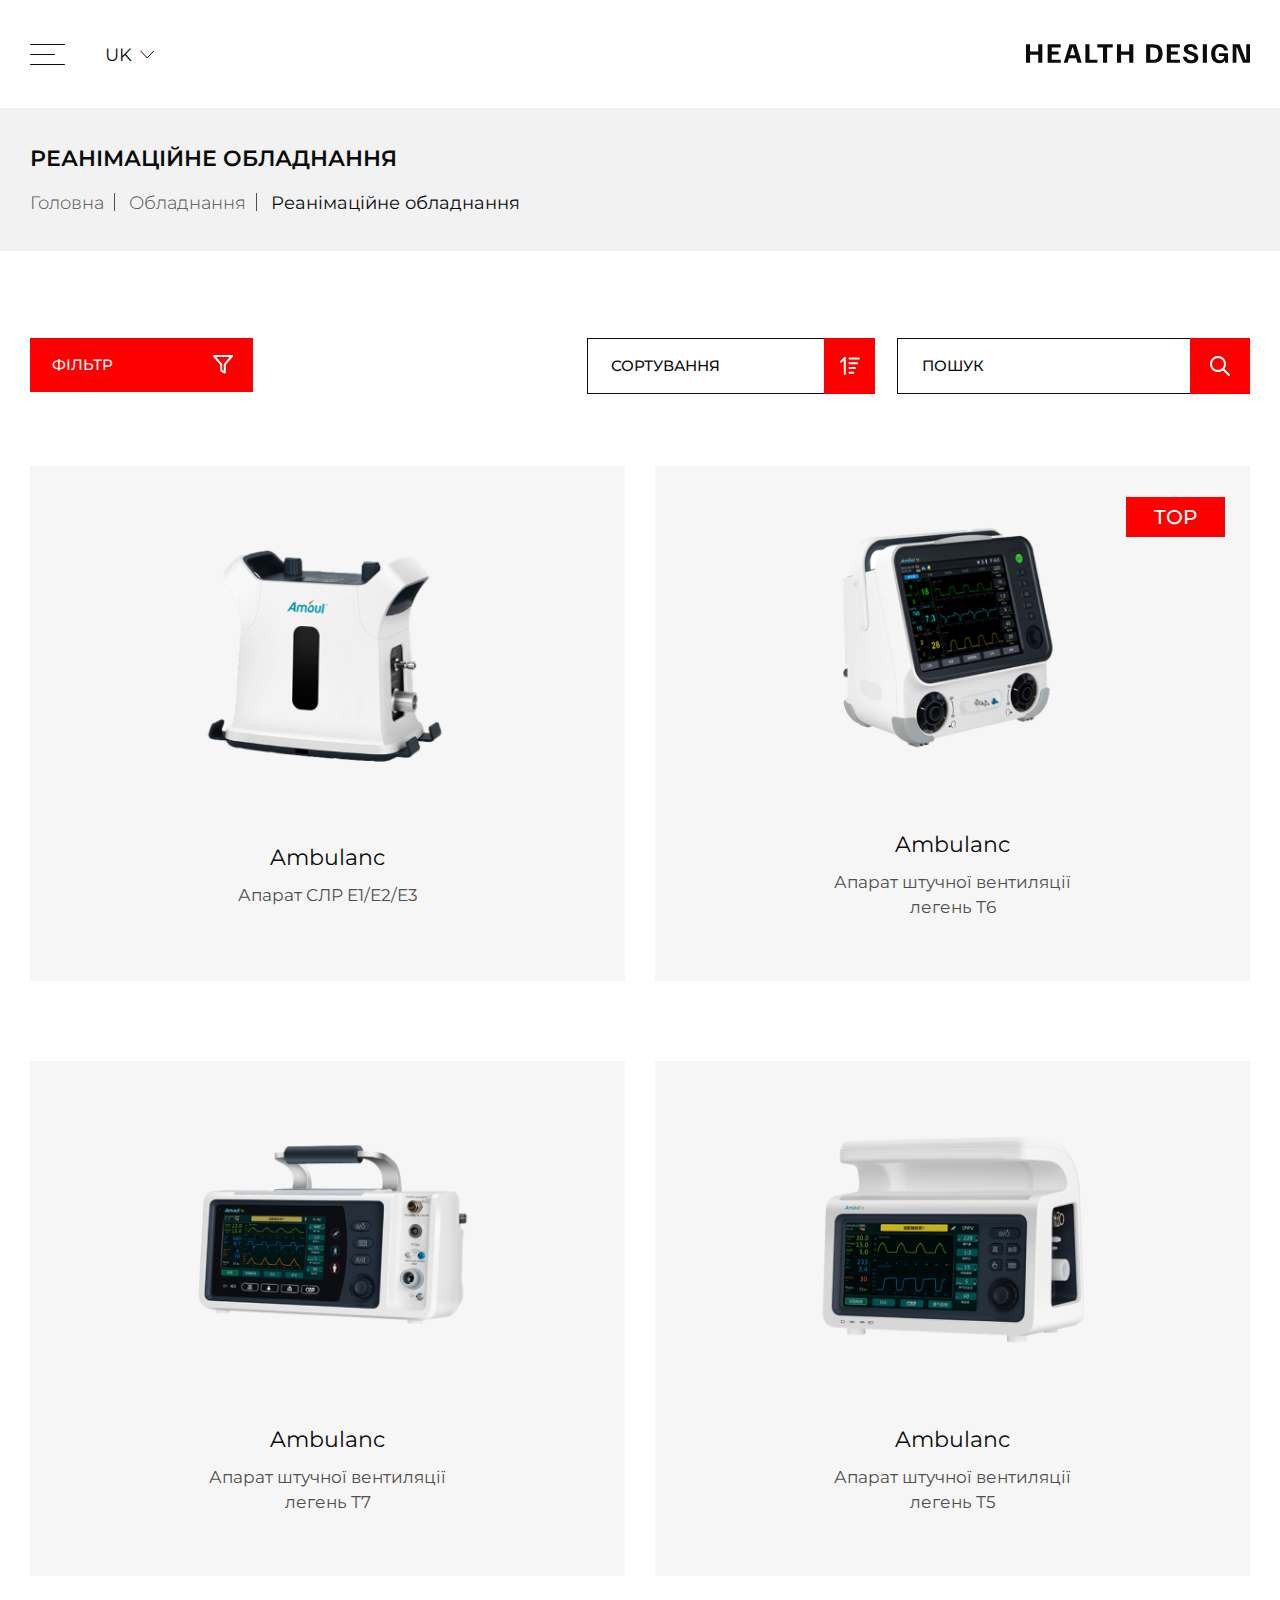
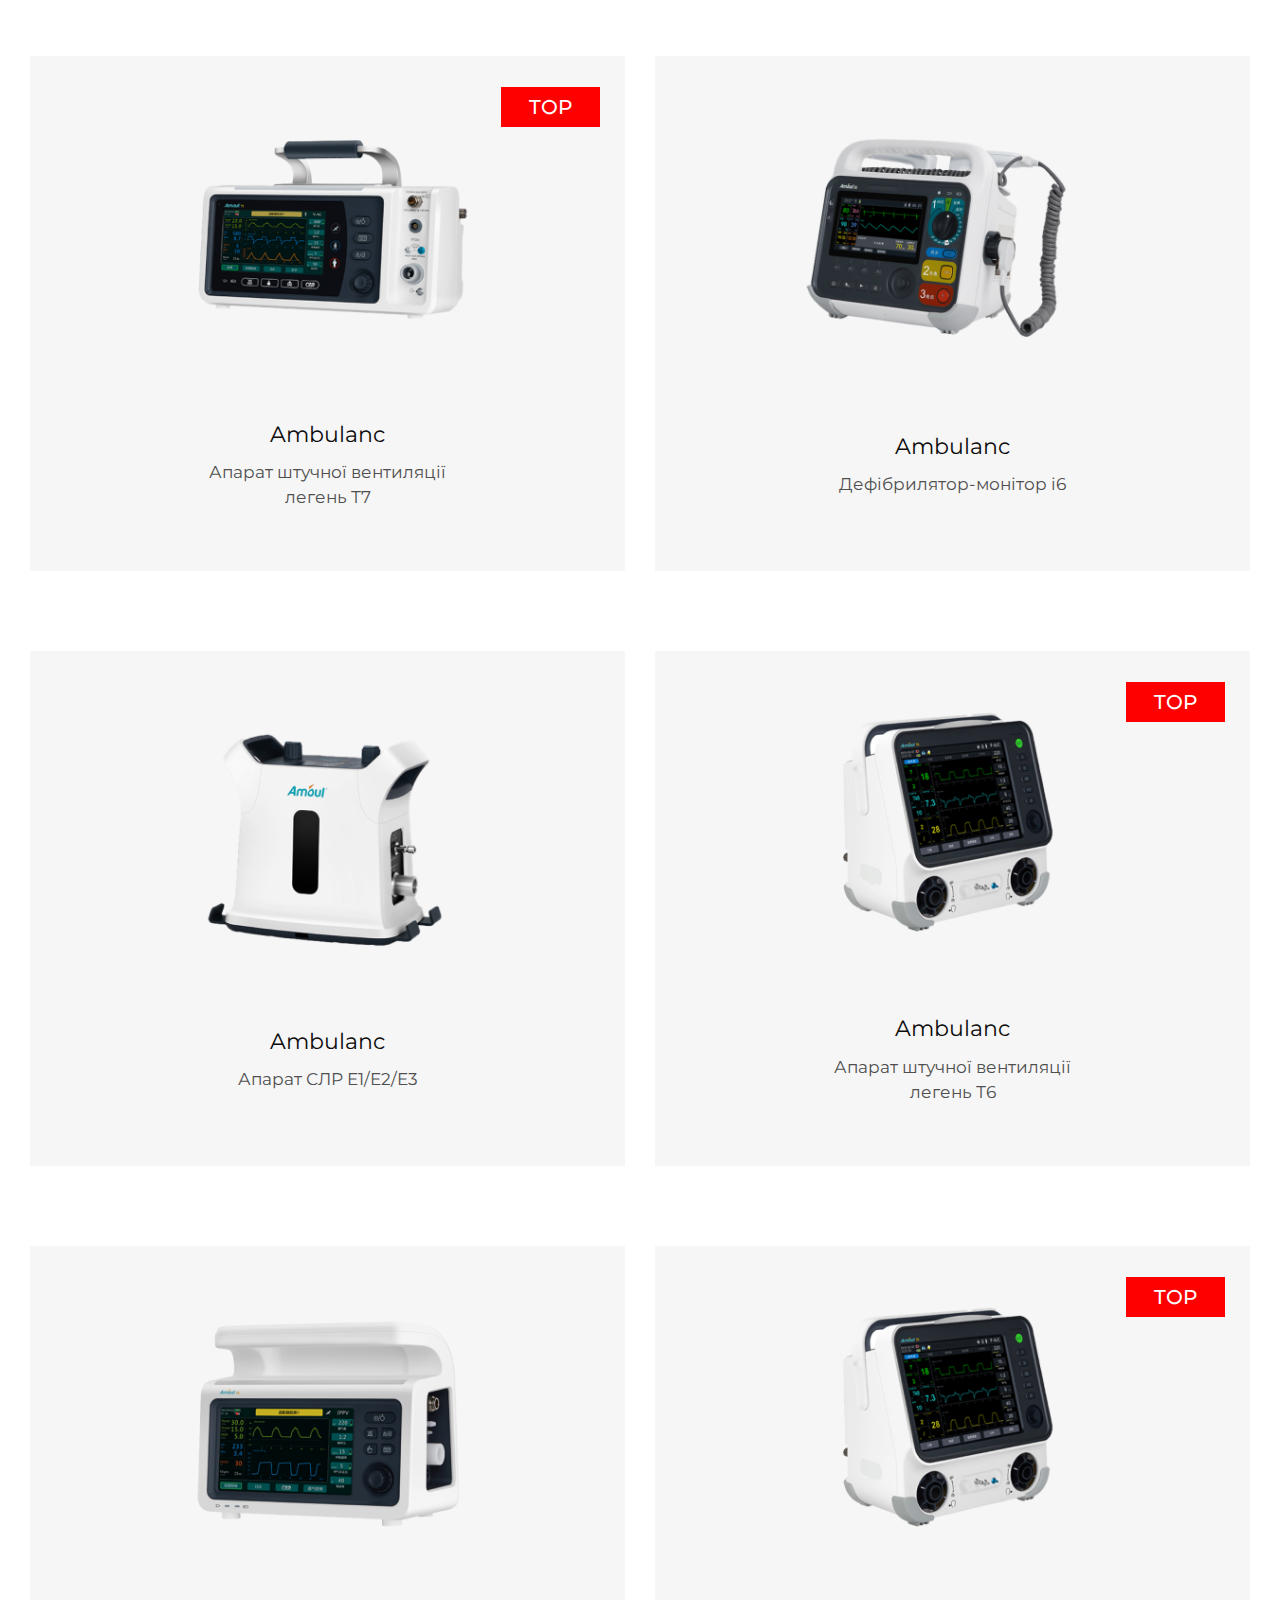
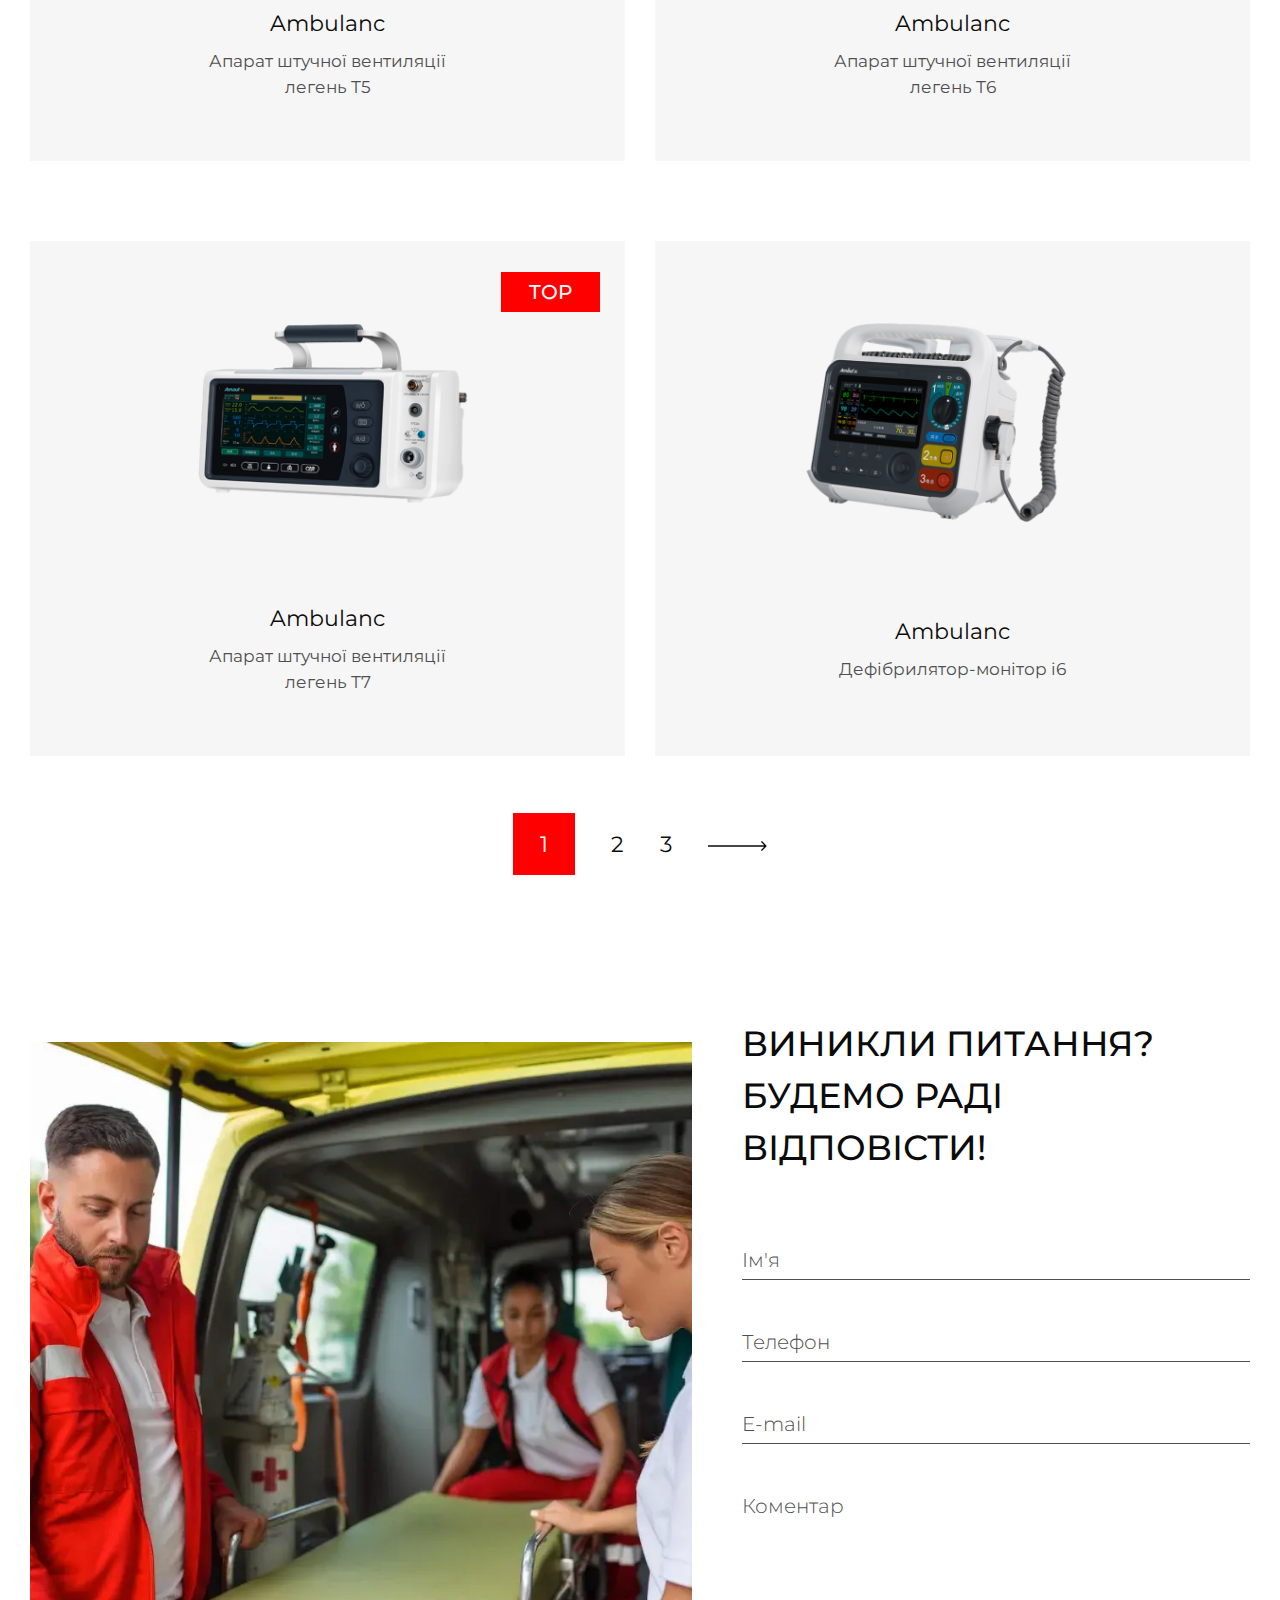
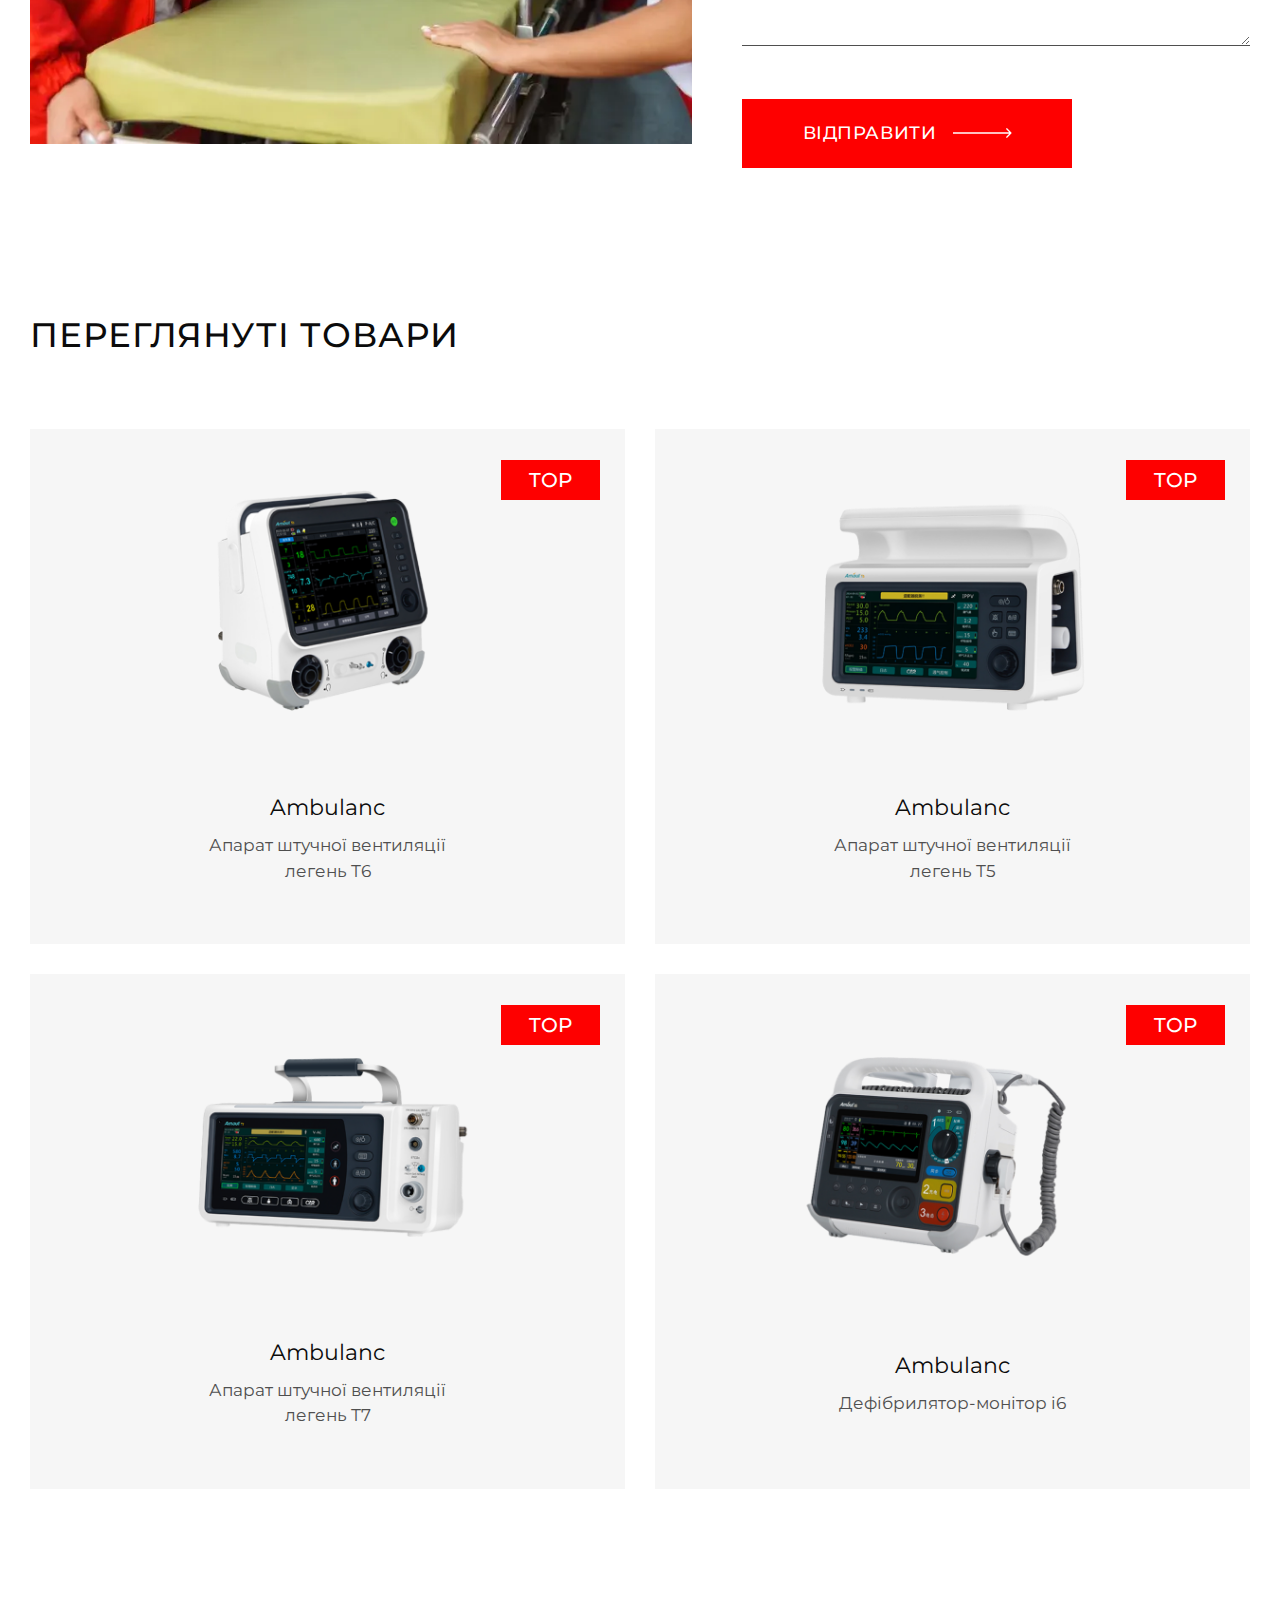
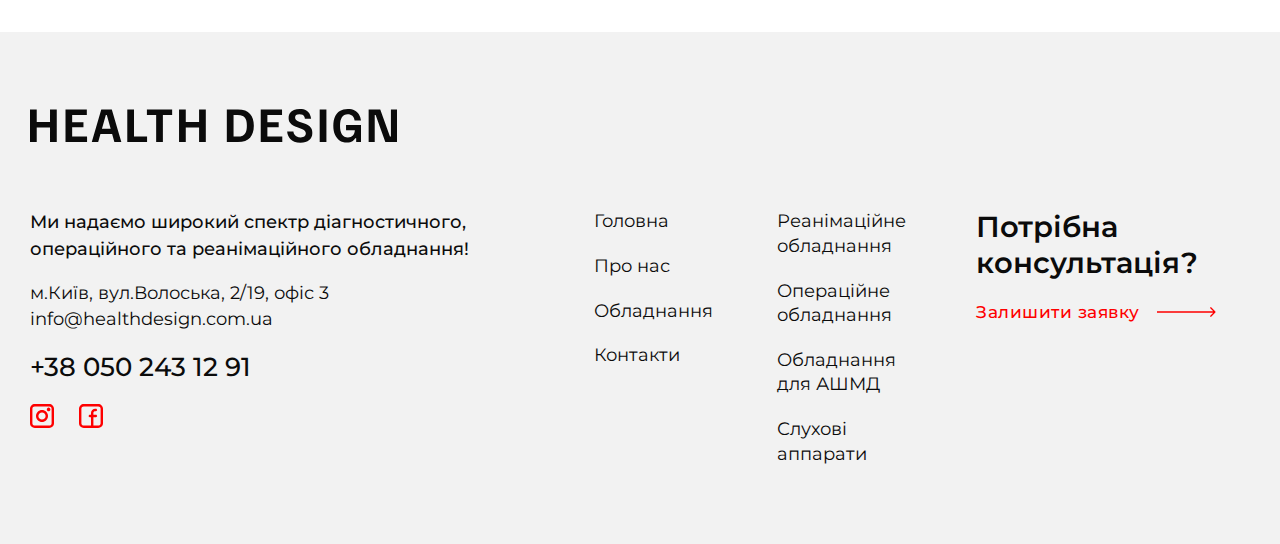
==== commit 60beaf19: "Add files via upload" ====
--- a/catalog.html
+++ b/catalog.html
@@ -200,8 +200,8 @@
                 <a class="header__logo" href="#">
                     <img class="logo__img" src="images/logo.svg" alt="logo">
                 </a>
-                <form class="header__form" action="#">
-                    <button class="header__form-btn" type="button">
+                <form class="header__form header__form" action="#">
+                    <a class="header__form-btn" data-fancybox="" href="#search-form">
                         <svg width="24" height="24" viewBox="0 0 24 24" fill="none" xmlns="http://www.w3.org/2000/svg">
                             <g clip-path="url(#clip0_101_15)">
                                 <path
@@ -216,24 +216,29 @@
                                 </clipPath>
                             </defs>
                         </svg>
-
-                    </button>
-                    <input class="header__form-input" type="text" name="" id="">
+                    </a>
                 </form>
                 <div class="header__lang header-lang">
                     <div class="header-lang__top">
-                        <p class="header-lang__top-text">
-                            UK
+                        <p class="header-lang__top-text header-lang__top-text--active" id="0">
+                            <span>
+                                UK
+                            </span>
+                        </p>
+                        <p class="header-lang__top-text" id="1">
+                            <span>
+                                RU
+                            </span>
                         </p>
                         <svg width="15" height="9" viewBox="0 0 15 9" fill="none" xmlns="http://www.w3.org/2000/svg">
                             <path d="M13.7144 1L7.21436 8L0.714356 0.999999" stroke="#0B0B0B" />
                         </svg>
                     </div>
                     <div class="header-lang__inner">
-                        <button class="header-lang__btn" type="button">
+                        <button class="header-lang__btn" type="button" id="0">
                             UK
                         </button>
-                        <button class="header-lang__btn" type="button">
+                        <button class="header-lang__btn" type="button" id="1">
                             RU
                         </button>
                     </div>
@@ -388,7 +393,6 @@
                                             <input type="checkbox">
                                             <span class="checkmark"></span>
                                         </label>
-                                        <!--  -->
                                         <label class="container">
                                             Переносна платформа
                                             <input type="checkbox">
@@ -489,9 +493,14 @@
                         </form>
                         <form class="catalog-top__sort sort" action="#">
                             <button class="sort__btn" type="button">
-                                <span>
-                                    Сортування
-                                </span>
+                                <div class="custom-select" style="width:200px;">
+                                    <select>
+                                      <option value="0">Сортування</option>
+                                      <option value="1">Пункт 1</option>
+                                      <option value="1">Пункт 2</option>
+                                      <option value="1">Пункт ...</option>
+                                    </select>
+                                  </div>
                                 <span>
                                     <svg width="20" height="19" viewBox="0 0 20 19" fill="none"
                                         xmlns="http://www.w3.org/2000/svg">
@@ -887,28 +896,28 @@
                 <div class="container">
                     <div class="contact__inner">
                         <div class="contact__img">
-                            <img class="contact__img-image" src="images/contact-img-2.jpg" alt="img">
+                            <img class="contact__img-image" src="images/contact-img-2.webp" alt="img">
                         </div>
                         <form class="contact__form contact-form" action="#">
                             <h2 class="contact-form__title">
                                 виникли питання? будемо РАДІ ВІДПОВІСТИ!
                             </h2>
                             <div class="contact-form__box">
-                                <p class="contact-form__box-text">
+                                <label class="contact-form__box-text">
                                     Ім'я
-                                </p>
+                                </label>
                                 <input class="contact-form__box-input" type="text">
                             </div>
                             <div class="contact-form__box">
-                                <p class="contact-form__box-text">
+                                <label class="contact-form__box-text">
                                     Телефон
-                                </p>
+                                </label>
                                 <input class="contact-form__box-input" type="tel">
                             </div>
                             <div class="contact-form__box">
-                                <p class="contact-form__box-text">
+                                <label class="contact-form__box-text">
                                     E-mail
-                                </p>
+                                </label>
                                 <input class="contact-form__box-input" type="email">
                             </div>
                             <div class="contact-form__box">
@@ -930,17 +939,17 @@
                                     </svg>
                                 </span>
                             </button>
-                        </form>
+                        </form> 
                     </div>
                 </div>
             </section>
-            <section class="main__reviewed reviewed">
+            <section class="main__top top">
                 <div class="container">
-                    <h2 class="reviewed__title">
+                    <h2 class="top__title">
                         переглянуті товари
                     </h2>
-                    <div class="reviewed__inner">
-                        <a href="#" class="reviewed__item card-item">
+                    <div class="top__inner">
+                        <a href="#" class="top__item card-item">
                             <div class="card-item__img">
                                 <img class="card-item__img-image" src="images/top-img-1.png" alt="img">
                             </div>
@@ -1056,21 +1065,21 @@
                     виникли питання? будемо РАДІ ВІДПОВІСТИ!
                 </h2>
                 <div class="contact-form__box">
-                    <p class="contact-form__box-text">
+                    <label class="contact-form__box-text">
                         Ім'я
-                    </p>
+                    </label>
                     <input class="contact-form__box-input" type="text">
                 </div>
                 <div class="contact-form__box">
-                    <p class="contact-form__box-text">
+                    <label class="contact-form__box-text">
                         Телефон
-                    </p>
+                    </label>
                     <input class="contact-form__box-input" type="tel">
                 </div>
                 <div class="contact-form__box">
-                    <p class="contact-form__box-text">
+                    <label class="contact-form__box-text">
                         E-mail
-                    </p>
+                    </label>
                     <input class="contact-form__box-input" type="email">
                 </div>
                 <div class="contact-form__box">
@@ -1092,6 +1101,38 @@
                         </svg>
                     </span>
                 </button>
+            </form> 
+            <form class="main__search-form search-form" id="search-form" action="#">
+                <div class="search-form__top search-form-top">
+                    <input class="search-form-top__input" type="text" placeholder="Пошук">
+                    <button class="search-form-top__btn" type="submit">
+                        <svg width="24" height="24" viewBox="0 0 24 24" fill="none" xmlns="http://www.w3.org/2000/svg">
+                            <g clip-path="url(#clip0_101_15)">
+                                <path
+                                    d="M10.1486 19.44C15.2801 19.44 19.44 15.2801 19.44 10.1486C19.44 5.01709 15.2801 0.857178 10.1486 0.857178C5.01706 0.857178 0.857147 5.01709 0.857147 10.1486C0.857147 15.2801 5.01706 19.44 10.1486 19.44Z"
+                                    stroke="#0B0B0B" stroke-linecap="round" stroke-linejoin="round" />
+                                <path d="M23.1429 23.1429L16.7143 16.7144" stroke="#0B0B0B" stroke-linecap="round"
+                                    stroke-linejoin="round" />
+                            </g>
+                            <defs>
+                                <clipPath id="clip0_101_15">
+                                    <rect width="24" height="24" fill="white" />
+                                </clipPath>
+                            </defs>
+                        </svg>
+                    </button>
+                </div>
+                <div class="search-form__results">
+                    <p class="search-form__results-text">
+                        Result 1
+                    </p>
+                    <p class="search-form__results-text">
+                        Result 2
+                    </p>
+                    <p class="search-form__results-text">
+                        Result ...
+                    </p>
+                </div>
             </form>
         </main>
         <footer class="footer">
@@ -1145,50 +1186,52 @@
                             </a>
                         </div>
                     </div>
-                    <ul class="footer__list">
-                        <li class="footer__list-item">
-                            <a class="footer__list-link" href="#">
-                                Головна
-                            </a>
-                        </li>
-                        <li class="footer__list-item">
-                            <a class="footer__list-link" href="#">
-                                Про нас
-                            </a>
-                        </li>
-                        <li class="footer__list-item">
-                            <a class="footer__list-link" href="#">
-                                Обладнання
-                            </a>
-                        </li>
-                        <li class="footer__list-item">
-                            <a class="footer__list-link" href="#">
-                                Контакти
-                            </a>
-                        </li>
-                    </ul>
-                    <ul class="footer__list">
-                        <li class="footer__list-item">
-                            <a class="footer__list-link" href="#">
-                                Реанімаційне обладнання
-                            </a>
-                        </li>
-                        <li class="footer__list-item">
-                            <a class="footer__list-link" href="#">
-                                Операційне обладнання
-                            </a>
-                        </li>
-                        <li class="footer__list-item">
-                            <a class="footer__list-link" href="#">
-                                Обладнання для АШМД
-                            </a>
-                        </li>
-                        <li class="footer__list-item">
-                            <a class="footer__list-link" href="#">
-                                Слухові аппарати
-                            </a>
-                        </li>
-                    </ul>
+                    <div class="footer__wrapper">
+                        <ul class="footer__list">
+                            <li class="footer__list-item">
+                                <a class="footer__list-link" href="#">
+                                    Головна
+                                </a>
+                            </li>
+                            <li class="footer__list-item">
+                                <a class="footer__list-link" href="#">
+                                    Про нас
+                                </a>
+                            </li>
+                            <li class="footer__list-item">
+                                <a class="footer__list-link" href="#">
+                                    Обладнання
+                                </a>
+                            </li>
+                            <li class="footer__list-item">
+                                <a class="footer__list-link" href="#">
+                                    Контакти
+                                </a>
+                            </li>
+                        </ul>
+                        <ul class="footer__list">
+                            <li class="footer__list-item">
+                                <a class="footer__list-link" href="#">
+                                    Реанімаційне обладнання
+                                </a>
+                            </li>
+                            <li class="footer__list-item">
+                                <a class="footer__list-link" href="#">
+                                    Операційне обладнання
+                                </a>
+                            </li>
+                            <li class="footer__list-item">
+                                <a class="footer__list-link" href="#">
+                                    Обладнання для АШМД
+                                </a>
+                            </li>
+                            <li class="footer__list-item">
+                                <a class="footer__list-link" href="#">
+                                    Слухові аппарати
+                                </a>
+                            </li>
+                        </ul>
+                    </div>
                     <div class="footer__consultation">
                         <p class="footer__consultation-text">
                             Потрібна консультація?
--- a/css/style.min.css
+++ b/css/style.min.css
@@ -1 +1 @@
-@font-face{font-family:"Muller";src:url("../fonts/MullerRegular.eot");src:local("☺"),url("../fonts/MullerRegular.woff") format("woff"),url("../fonts/MullerRegular.ttf") format("truetype");font-weight:400;font-style:normal}@font-face{font-family:"Muller";src:url("../fonts/MullerBold.eot");src:local("☺"),url("../fonts/MullerBold.woff") format("woff"),url("../fonts/MullerBold.ttf") format("truetype");font-weight:700;font-style:normal}*{padding:0;margin:0;border:0}*,*:before,*:after{-webkit-box-sizing:border-box;box-sizing:border-box}:focus,:active{outline:none}a:focus,a:active{outline:none}nav,footer,header,aside{display:block}html,body{height:100%;width:100%;font-size:100%;line-height:1;font-size:14px;-ms-text-size-adjust:100%;-moz-text-size-adjust:100%;-webkit-text-size-adjust:100%}input,button,textarea{font-family:inherit}input::-ms-clear{display:none}button{cursor:pointer}button::-moz-focus-inner{padding:0;border:0}a,a:visited{text-decoration:none}a:hover{text-decoration:none}ul li{list-style:none}img{vertical-align:top}h1,h2,h3,h4,h5,h6{font-size:inherit;font-weight:400}button{background:unset}html,body{height:100%;background:#fff;font-family:"Montserrat",sans-serif}.wrapper{display:-webkit-box;display:-ms-flexbox;display:flex;-webkit-box-orient:vertical;-webkit-box-direction:normal;-ms-flex-direction:column;flex-direction:column;min-height:100%}.main{-webkit-box-flex:1;-ms-flex:1 0 auto;flex:1 0 auto}.footer{-webkit-box-flex:0;-ms-flex:0 0 auto;flex:0 0 auto}.container{max-width:1675px;margin:0 auto;padding:0 30px}.big-container{max-width:1920px;margin:0 auto;padding:0}.btn{padding:22px 48px;background:#fe0000;display:-webkit-box;display:-ms-flexbox;display:flex;-webkit-box-pack:center;-ms-flex-pack:center;justify-content:center;-webkit-box-align:center;-ms-flex-align:center;align-items:center;font-weight:500;font-size:20px;line-height:24px;text-align:center;letter-spacing:.03em;text-transform:uppercase;gap:15px;color:#fff;border:1px solid rgba(0,0,0,0);-webkit-transition:border .3s,background .3s,color .3s,max-width .3s;-o-transition:border .3s,background .3s,color .3s,max-width .3s;transition:border .3s,background .3s,color .3s,max-width .3s}.btn:hover{border:1px solid #fe0000;background:rgba(0,0,0,0);color:#fe0000}.btn:hover svg{-webkit-transform:translateX(10px);-ms-transform:translateX(10px);transform:translateX(10px)}.btn:hover svg path{fill:#fe0000}.btn svg{-webkit-transition:-webkit-transform .3s;transition:-webkit-transform .3s;-o-transition:transform .3s;transition:transform .3s;transition:transform .3s, -webkit-transform .3s}.btn svg path{-webkit-transition:fill .3s;-o-transition:fill .3s;transition:fill .3s}.link{font-weight:500;font-size:18px;line-height:27px;letter-spacing:.03em;display:-webkit-box;display:-ms-flexbox;display:flex;-webkit-box-align:center;-ms-flex-align:center;align-items:center;gap:15px;color:#fe0000}.link span{position:relative}.link span::before{content:"";position:absolute;width:0%;height:1px;bottom:-2px;left:0;background:#fe0000;-webkit-transition:width .3s;-o-transition:width .3s;transition:width .3s}.link:hover span::before{width:100%}.link:hover svg{-webkit-transform:translateX(10px);-ms-transform:translateX(10px);transform:translateX(10px)}.link svg{-webkit-transition:-webkit-transform .3s;transition:-webkit-transform .3s;-o-transition:transform .3s;transition:transform .3s;transition:transform .3s, -webkit-transform .3s}.fancybox__content>.carousel__button.is-close{top:40px;right:45px;width:42px;height:42px;background-image:url(../images/close-icon.svg)}.fancybox__content>.carousel__button.is-close svg{display:none}.header{position:relative;padding-top:50px;padding-bottom:50px;z-index:50}@media(max-width: 1920px){.header{padding-top:calc(30px + 20 * ((100vw - 575px) / 1345))}}@media(max-width: 1920px){.header{padding-bottom:calc(30px + 20 * ((100vw - 575px) / 1345))}}.header__burger{display:none}.header__inner{display:-webkit-box;display:-ms-flexbox;display:flex;-webkit-box-align:center;-ms-flex-align:center;align-items:center;-webkit-box-pack:justify;-ms-flex-pack:justify;justify-content:space-between;gap:50px}.header__logo{margin-left:auto;margin-right:auto}.header__form{margin-left:auto}.header__form-btn{width:24px;height:24px}.header__form-input{display:none}.header__link{font-weight:500;font-size:24px;line-height:36px;color:#0b0b0b;letter-spacing:.02em;position:relative}.header__link::before{content:"";position:absolute;width:0%;height:1px;bottom:-2px;left:0;background:#0b0b0b;-webkit-transition:width .3s;-o-transition:width .3s;transition:width .3s}.header__link:hover::before{width:100%}.menu-list{display:-webkit-box;display:-ms-flexbox;display:flex;gap:45px;-webkit-box-align:center;-ms-flex-align:center;align-items:center}.menu-list__item{position:relative}.menu-list__item--active .menu-list-sublist{display:-webkit-box;display:-ms-flexbox;display:flex}.menu-list__item--active .menu-list__btn svg{-webkit-transform:rotate(180deg);-ms-transform:rotate(180deg);transform:rotate(180deg)}.menu-list__link{font-size:20px;line-height:30px;color:#0b0b0b;position:relative}.menu-list__link::before{content:"";position:absolute;width:0%;height:1px;bottom:-2px;left:0;background:#0b0b0b;-webkit-transition:width .3s;-o-transition:width .3s;transition:width .3s}.menu-list__link:hover::before{width:100%}.menu-list__btn{font-size:20px;line-height:30px;color:#0b0b0b;display:-webkit-box;display:-ms-flexbox;display:flex;-webkit-box-align:center;-ms-flex-align:center;align-items:center;gap:10px;-ms-grid-column-align:center;justify-self:center;position:relative}.menu-list__btn::before{content:"";position:absolute;width:0%;height:1px;bottom:-2px;left:0;background:#0b0b0b;-webkit-transition:width .3s;-o-transition:width .3s;transition:width .3s}.menu-list__btn:hover::before{width:100%}.menu-list-sublist{position:absolute;background:#fff;width:390px;padding:60px 40px 110px 55px;-webkit-box-orient:vertical;-webkit-box-direction:normal;-ms-flex-direction:column;flex-direction:column;gap:25px;top:50px;display:none}.menu-list-sublist__btn{font-weight:300;font-size:20px;line-height:30px;cursor:default}.menu-list-sublist__btn-text{cursor:pointer;color:#0b0b0b;-webkit-transition:color .3s;-o-transition:color .3s;transition:color .3s}.menu-list-sublist__btn-text:hover{color:#fe0000}.menu-list-sublist__list{position:absolute;right:-335px;width:335px;background:#fff;padding:50px 50px 60px 50px;display:-webkit-box;display:-ms-flexbox;display:flex;-webkit-box-orient:vertical;-webkit-box-direction:normal;-ms-flex-direction:column;flex-direction:column;gap:25px;display:none;top:100px}.menu-list-sublist__list--active{display:-webkit-box;display:-ms-flexbox;display:flex}.menu-list-sublist__list-link{font-size:20px;line-height:30px;color:#0b0b0b;-webkit-transition:color .3s;-o-transition:color .3s;transition:color .3s}.menu-list-sublist__list-link:hover{color:#fe0000}.header-lang__top{display:-webkit-box;display:-ms-flexbox;display:flex;-webkit-box-align:center;-ms-flex-align:center;align-items:center;gap:8px;cursor:pointer}.header-lang__top-text{font-size:20px;line-height:30px;color:#0b0b0b}.header-lang__inner{display:none}.section-top{margin-bottom:200px}@media(max-width: 1920px){.section-top{margin-bottom:calc(80px + 120 * ((100vw - 575px) / 1345))}}.section-top-swiper{width:100%}.section-top-swiper .swiper-pagination-bullet{width:100px !important;height:50px !important;-webkit-box-pack:end;-ms-flex-pack:end;justify-content:flex-end}.section-top-swiper .swiper-pagination{display:-webkit-box;display:-ms-flexbox;display:flex;width:160px !important;right:0 !important;left:unset;-webkit-box-pack:center;-ms-flex-pack:center;justify-content:center;height:100%;gap:30px;padding-top:250px;-webkit-box-orient:vertical;-webkit-box-direction:normal;-ms-flex-direction:column;flex-direction:column;padding-right:60px}.section-top-swiper .swiper-pagination span{background:unset;width:unset;height:unset;font-size:24px;line-height:36px;color:#fff;opacity:1 !important;display:-webkit-box;display:-ms-flexbox;display:flex;-webkit-box-align:center;-ms-flex-align:center;align-items:center;gap:25px;position:relative;-webkit-transform:translateX(25%);-ms-transform:translateX(25%);transform:translateX(25%);-webkit-transition:color .3s;-o-transition:color .3s;transition:color .3s}.section-top-swiper .swiper-pagination span span{opacity:0;height:2px;width:0px;min-width:0px;background:#fe0000;-webkit-transform:translateX(6px);-ms-transform:translateX(6px);transform:translateX(6px);-webkit-transition:width .3s;-o-transition:width .3s;transition:width .3s}.section-top-swiper .swiper-pagination span:hover{color:#fe0000}.section-top-swiper .swiper-pagination-bullet-active{font-size:32px !important;line-height:48px !important;color:#fe0000 !important;-webkit-transform:translateX(0) !important;-ms-transform:translateX(0) !important;transform:translateX(0) !important}.section-top-swiper .swiper-pagination-bullet-active span{width:40px !important}.section-top-slide-box{min-height:945px;position:relative;display:-webkit-box;display:-ms-flexbox;display:flex;-webkit-box-align:center;-ms-flex-align:center;align-items:center}@media(max-width: 1920px){.section-top-slide-box{min-height:calc(660px + 285 * ((100vw - 575px) / 1345))}}.section-top-slide-box .container{width:100%}.section-top-slide-box__img{position:absolute;top:0;bottom:0;left:0;right:0;width:100%;height:100%;-o-object-fit:cover;object-fit:cover;z-index:-1}.section-top-slide-box__inner{max-width:850px}.section-top-slide-box__title{font-weight:600;color:#fff;font-size:100px;line-height:150px}@media(max-width: 1920px){.section-top-slide-box__title{font-size:calc(55px + 45 * ((100vw - 575px) / 1345))}}@media(max-width: 1920px){.section-top-slide-box__title{line-height:calc(82px + 68 * ((100vw - 575px) / 1345))}}.section-top-slide-box__text{font-weight:500;color:#fff;max-width:600px;font-size:28px;line-height:42px;margin-bottom:70px}@media(max-width: 1920px){.section-top-slide-box__text{max-width:calc(400px + 200 * ((100vw - 575px) / 1345))}}@media(max-width: 1920px){.section-top-slide-box__text{font-size:calc(20px + 8 * ((100vw - 575px) / 1345))}}@media(max-width: 1920px){.section-top-slide-box__text{line-height:calc(30px + 12 * ((100vw - 575px) / 1345))}}@media(max-width: 1920px){.section-top-slide-box__text{margin-bottom:calc(60px + 10 * ((100vw - 575px) / 1345))}}.section-top-slide-box__link{max-width:280px}.section-top-slide-box__link:hover{max-width:320px}.about{margin-bottom:150px}@media(max-width: 1920px){.about{margin-bottom:calc(60px + 90 * ((100vw - 575px) / 1345))}}.about__inner{-webkit-box-pack:end;-ms-flex-pack:end;justify-content:flex-end;padding-left:30px;display:-webkit-box;display:-ms-flexbox;display:flex;gap:70px;-webkit-box-align:center;-ms-flex-align:center;align-items:center}.about__content{width:100%}.about__img{width:100%;max-width:960px;height:550px;max-height:550px}@media(max-width: 1920px){.about__img{height:calc(295px + 255 * ((100vw - 575px) / 1345))}}@media(max-width: 1920px){.about__img{max-height:calc(295px + 255 * ((100vw - 575px) / 1345))}}.about__img-image{width:100%;height:100%;-o-object-fit:cover;object-fit:cover}.about-content{display:-webkit-box;display:-ms-flexbox;display:flex;-webkit-box-orient:vertical;-webkit-box-direction:normal;-ms-flex-direction:column;flex-direction:column;-webkit-box-align:start;-ms-flex-align:start;align-items:flex-start;max-width:740px}.about-content__top{margin-bottom:35px}@media(max-width: 1920px){.about-content__top{margin-bottom:calc(30px + 5 * ((100vw - 575px) / 1345))}}.about-content__text{margin-bottom:60px;font-weight:300;font-size:20px;line-height:30px;color:#0b0b0b;max-width:735px}@media(max-width: 1920px){.about-content__text{margin-bottom:calc(40px + 20 * ((100vw - 575px) / 1345))}}@media(max-width: 1920px){.about-content__text{font-size:calc(16px + 4 * ((100vw - 575px) / 1345))}}@media(max-width: 1920px){.about-content__text{line-height:calc(24px + 6 * ((100vw - 575px) / 1345))}}.heading-top{display:-webkit-box;display:-ms-flexbox;display:flex;-webkit-box-align:center;-ms-flex-align:center;align-items:center;gap:100px}@media(max-width: 1920px){.heading-top{gap:calc(50px + 50 * ((100vw - 575px) / 1345))}}.heading-top__title{font-weight:700;font-size:64px;line-height:96px;color:#0b0b0b;letter-spacing:.03em;text-transform:uppercase}@media(max-width: 1920px){.heading-top__title{font-size:calc(36px + 28 * ((100vw - 575px) / 1345))}}@media(max-width: 1920px){.heading-top__title{line-height:calc(54px + 42 * ((100vw - 575px) / 1345))}}.heading-top__text{font-size:20px;line-height:30px;letter-spacing:.3em;text-transform:uppercase;color:#fe0000;max-width:270px;position:relative}.heading-top__text::before{content:"";width:1px;height:100%;position:absolute;left:-51px;left:-51px;background:#0b0b0b}@media(max-width: 1920px){.heading-top__text::before{left:calc(-25px + -26 * ((100vw - 575px) / 1345))}}.advantages{margin-bottom:180px}@media(max-width: 1920px){.advantages{margin-bottom:calc(120px + 60 * ((100vw - 575px) / 1345))}}.advantages__inner{max-width:1430px;margin-left:auto;margin-right:auto;display:-webkit-box;display:-ms-flexbox;display:flex;-webkit-box-pack:justify;-ms-flex-pack:justify;justify-content:space-between;width:100%;gap:30px}.advantages__item{max-width:260px}.advantages__item-text{font-size:20px;line-height:24px;color:#0b0b0b}.advantages__item-text br{display:none}.advantages__item-text span{margin-left:15px;font-weight:600;font-size:128px;line-height:125px;text-align:center;text-transform:uppercase;color:#fe0000}@media(max-width: 1920px){.advantages__item-text span{font-size:calc(100px + 28 * ((100vw - 575px) / 1345))}}@media(max-width: 1920px){.advantages__item-text span{line-height:calc(95px + 30 * ((100vw - 575px) / 1345))}}.advantages__item-count{font-weight:600;font-size:128px;line-height:156px;text-align:center;text-transform:uppercase;color:#fe0000}.equipment{margin-bottom:180px}@media(max-width: 1920px){.equipment{margin-bottom:calc(120px + 60 * ((100vw - 575px) / 1345))}}.equipment__top{-webkit-box-pack:center;-ms-flex-pack:center;justify-content:center;margin-bottom:105px}@media(max-width: 1920px){.equipment__top{margin-bottom:calc(70px + 35 * ((100vw - 575px) / 1345))}}.equipment__inner{display:-ms-grid;display:grid;-ms-grid-columns:1fr 1fr;grid-template-columns:1fr 1fr;gap:30px}.equipment .heading-top__text{max-width:320px}.equipment-item{position:relative}.equipment-item:nth-child(2){max-height:450px}.equipment-item:nth-child(3){max-height:450px}.equipment-item:hover .equipment-item__box{opacity:1}.equipment-item:last-child{margin-top:-190px}@media(max-width: 1920px){.equipment-item:last-child{margin-top:calc(-58px + -132 * ((100vw - 575px) / 1345))}}.equipment-item__img{position:relative;width:100%}.equipment-item__img-image{width:100%;height:100%;-o-object-fit:cover;object-fit:cover}.equipment-item__box{display:-webkit-box;display:-ms-flexbox;display:flex;-webkit-box-orient:vertical;-webkit-box-direction:normal;-ms-flex-direction:column;flex-direction:column;-webkit-box-align:start;-ms-flex-align:start;align-items:flex-start;position:absolute;top:0;bottom:0;left:0;right:0;width:100%;height:100%;padding-top:40px;padding-right:70px;padding-bottom:40px;padding-left:70px;background:rgba(11,11,11,.6);opacity:0;-webkit-transition:opacity .3s;-o-transition:opacity .3s;transition:opacity .3s}@media(max-width: 1920px){.equipment-item__box{padding-top:calc(20px + 20 * ((100vw - 575px) / 1345))}}@media(max-width: 1920px){.equipment-item__box{padding-right:calc(30px + 40 * ((100vw - 575px) / 1345))}}@media(max-width: 1920px){.equipment-item__box{padding-bottom:calc(20px + 20 * ((100vw - 575px) / 1345))}}@media(max-width: 1920px){.equipment-item__box{padding-left:calc(30px + 40 * ((100vw - 575px) / 1345))}}.equipment-item__box-count{font-weight:500;font-size:140px;line-height:160px;text-transform:uppercase;color:#fff}@media(max-width: 1920px){.equipment-item__box-count{font-size:calc(64px + 76 * ((100vw - 575px) / 1345))}}@media(max-width: 1920px){.equipment-item__box-count{line-height:calc(80px + 80 * ((100vw - 575px) / 1345))}}.equipment-item__box-text{font-weight:600;font-size:40px;line-height:60px;color:#fff;margin-bottom:20px}@media(max-width: 1920px){.equipment-item__box-text{font-size:calc(20px + 20 * ((100vw - 575px) / 1345))}}@media(max-width: 1920px){.equipment-item__box-text{line-height:calc(30px + 30 * ((100vw - 575px) / 1345))}}.equipment-item__box-details{font-weight:500;font-size:18px;line-height:27px;display:-webkit-box;display:-ms-flexbox;display:flex;-webkit-box-align:center;-ms-flex-align:center;align-items:center;gap:15px;color:#fff;letter-spacing:.03em}.equipment-item__box-details span::before{background:#fff}.projects{position:relative;margin-bottom:180px;margin-bottom:180px}@media(max-width: 1920px){.projects{margin-bottom:calc(120px + 60 * ((100vw - 575px) / 1345))}}.projects__slider-wrapper{margin-right:-30px}.projects__inner{display:-webkit-box;display:-ms-flexbox;display:flex;-webkit-box-orient:vertical;-webkit-box-direction:normal;-ms-flex-direction:column;flex-direction:column;-webkit-box-align:end;-ms-flex-align:end;align-items:flex-end;position:relative;z-index:100;padding:0 30px}.projects__wrapper{width:100%;max-width:1735px}.projects .big-container{position:relative}.projects__top{margin-bottom:35px}@media(max-width: 1920px){.projects__top{margin-bottom:calc(30px + 5 * ((100vw - 575px) / 1345))}}.projects__top .heading-top__text{max-width:390px}.projects__text{font-weight:300;font-size:20px;line-height:30px;margin-bottom:30px;color:#0b0b0b;max-width:800px}@media(max-width: 1920px){.projects__text{font-size:calc(16px + 4 * ((100vw - 575px) / 1345))}}@media(max-width: 1920px){.projects__text{line-height:calc(24px + 6 * ((100vw - 575px) / 1345))}}.projects__btn{margin-bottom:80px}.projects .swiper-pagination-bullet{width:100px !important;height:50px !important;-webkit-box-pack:end;-ms-flex-pack:end;justify-content:flex-end}.projects .swiper-pagination{-webkit-transform:translateY(20px);-ms-transform:translateY(20px);transform:translateY(20px);left:150px;display:-webkit-box;display:-ms-flexbox;display:flex;width:160px !important;-webkit-box-pack:end;-ms-flex-pack:end;justify-content:flex-end;height:100%;gap:30px;padding-top:250px;-webkit-box-orient:vertical;-webkit-box-direction:normal;-ms-flex-direction:column;flex-direction:column;padding-right:60px}@media(max-width: 1950px){.projects .swiper-pagination{left:calc(30px + 120 * ((100vw - 1830px) / 120))}}.projects .swiper-pagination span{background:unset;width:unset;height:unset;font-size:24px;line-height:36px;color:#0b0b0b;opacity:1 !important;display:-webkit-box;display:-ms-flexbox;display:flex;-webkit-box-align:center;-ms-flex-align:center;align-items:center;gap:25px;position:relative;-webkit-transform:translateX(25%);-ms-transform:translateX(25%);transform:translateX(25%);-webkit-transition:color .3s;-o-transition:color .3s;transition:color .3s}.projects .swiper-pagination span span{opacity:0;height:2px;width:0px;min-width:0px;background:#fe0000;-webkit-transform:translateX(6px);-ms-transform:translateX(6px);transform:translateX(6px);-webkit-transition:width .3s;-o-transition:width .3s;transition:width .3s}.projects .swiper-pagination span:hover{color:#fe0000}.projects .swiper-pagination-bullet-active{font-size:32px !important;line-height:48px !important;color:#fe0000 !important;-webkit-transform:translateX(0) !important;-ms-transform:translateX(0) !important;transform:translateX(0) !important}.projects .swiper-pagination-bullet-active span{width:40px !important}.projects-swiper{width:100%;max-width:1630px;margin-left:unset !important}.projects-slide__img{width:100%;height:100%}.partners{margin-bottom:180px}@media(max-width: 1920px){.partners{margin-bottom:calc(120px + 60 * ((100vw - 575px) / 1345))}}.partners__top{-webkit-box-pack:center;-ms-flex-pack:center;justify-content:center;margin-bottom:35px}@media(max-width: 1920px){.partners__top{margin-bottom:calc(30px + 5 * ((100vw - 575px) / 1345))}}.partners__text{margin-bottom:80px;font-weight:300;font-size:20px;line-height:30px;color:#0b0b0b;max-width:795px;text-align:center;margin-left:auto;margin-right:auto}@media(max-width: 1920px){.partners__text{margin-bottom:calc(70px + 10 * ((100vw - 575px) / 1345))}}.partners .heading-top__text{max-width:300px}.partners-swiper{width:100%;padding-top:125px;padding-bottom:115px;background:rgba(217,217,217,.3)}@media(max-width: 1920px){.partners-swiper{padding-top:calc(100px + 25 * ((100vw - 575px) / 1345))}}@media(max-width: 1920px){.partners-swiper{padding-bottom:calc(100px + 15 * ((100vw - 575px) / 1345))}}.partners-swiper .swiper-wrapper{-webkit-box-align:center;-ms-flex-align:center;align-items:center}.partners-slide{-webkit-box-pack:center;-ms-flex-pack:center;justify-content:center;display:-webkit-box;display:-ms-flexbox;display:flex}.partners-slide__img{width:300px}@media(max-width: 1920px){.partners-slide__img{width:calc(200px + 100 * ((100vw - 575px) / 1345))}}.contact{margin-bottom:180px}@media(max-width: 1920px){.contact{margin-bottom:calc(120px + 60 * ((100vw - 575px) / 1345))}}.contact__inner{display:-webkit-box;display:-ms-flexbox;display:flex;-webkit-box-align:center;-ms-flex-align:center;align-items:center;gap:50px;-webkit-box-pack:justify;-ms-flex-pack:justify;justify-content:space-between}.contact__img{width:100%;max-width:807px;height:702px;max-height:702px}.contact__img-image{width:100%;height:100%;-o-object-fit:cover;object-fit:cover}.contact__btn{width:100%;max-width:330px}.contact__btn:hover{max-width:350px}.contact-form{display:-webkit-box;display:-ms-flexbox;display:flex;-webkit-box-orient:vertical;-webkit-box-direction:normal;-ms-flex-direction:column;flex-direction:column;-webkit-box-align:start;-ms-flex-align:start;align-items:flex-start;max-width:655px}.contact-form__title{font-weight:500;font-size:44px;line-height:66px;color:#0b0b0b;text-transform:uppercase;margin-bottom:85px}@media(max-width: 1920px){.contact-form__title{font-size:calc(32px + 12 * ((100vw - 575px) / 1345))}}@media(max-width: 1920px){.contact-form__title{line-height:calc(48px + 18 * ((100vw - 575px) / 1345))}}@media(max-width: 1920px){.contact-form__title{margin-bottom:calc(45px + 40 * ((100vw - 575px) / 1345))}}.contact-form__box{width:100%;position:relative}.contact-form__box:hover .contact-form__box-text{-webkit-transform:translateY(-23px);-ms-transform:translateY(-23px);transform:translateY(-23px);font-size:16px;line-height:18px}.contact-form__box-text{font-weight:300;font-size:20px;line-height:30px;color:#4f4f4f;position:absolute;top:0;-webkit-transition:font-size .3s,-webkit-transform .3s;transition:font-size .3s,-webkit-transform .3s;-o-transition:transform .3s,font-size .3s;transition:transform .3s,font-size .3s;transition:transform .3s,font-size .3s,-webkit-transform .3s}.contact-form__box-input{padding-top:2px;width:100%;margin-bottom:45px;font-weight:300;font-size:20px;line-height:30px;color:#4f4f4f;padding-bottom:2px;border-bottom:1px solid #4f4f4f}.contact-form__box-input::-webkit-input-placeholder{font-weight:300;font-size:20px;line-height:30px;color:#4f4f4f}.contact-form__box-input::-moz-placeholder{font-weight:300;font-size:20px;line-height:30px;color:#4f4f4f}.contact-form__box-input:-ms-input-placeholder{font-weight:300;font-size:20px;line-height:30px;color:#4f4f4f}.contact-form__box-input::-ms-input-placeholder{font-weight:300;font-size:20px;line-height:30px;color:#4f4f4f}.contact-form__box-input::placeholder{font-weight:300;font-size:20px;line-height:30px;color:#4f4f4f}.contact-form__box-textarea{padding-top:2px;width:100%;padding-bottom:2px;margin-bottom:75px;margin-bottom:45px;font-weight:300;font-size:20px;line-height:30px;color:#4f4f4f;border-bottom:1px solid #4f4f4f;max-width:655px;max-height:600px;min-height:50px;min-width:300px}.contact-form__box-textarea::-webkit-input-placeholder{font-weight:300;font-size:20px;line-height:30px;color:#4f4f4f}.contact-form__box-textarea::-moz-placeholder{font-weight:300;font-size:20px;line-height:30px;color:#4f4f4f}.contact-form__box-textarea:-ms-input-placeholder{font-weight:300;font-size:20px;line-height:30px;color:#4f4f4f}.contact-form__box-textarea::-ms-input-placeholder{font-weight:300;font-size:20px;line-height:30px;color:#4f4f4f}.contact-form__box-textarea::placeholder{font-weight:300;font-size:20px;line-height:30px;color:#4f4f4f}#contact-form{display:none;max-width:912px;padding:85px 130px 75px 130px}#contact-form .contact-form__title{text-align:center;margin-bottom:60px}#contact-form .contact__btn{margin-left:auto;margin-right:auto}.top{margin-bottom:180px}@media(max-width: 1920px){.top{margin-bottom:calc(120px + 60 * ((100vw - 575px) / 1345))}}.top__heading{margin-bottom:80px}@media(max-width: 1920px){.top__heading{margin-bottom:calc(50px + 30 * ((100vw - 575px) / 1345))}}.top__inner{display:-ms-grid;display:grid;-ms-grid-columns:1fr 1fr 1fr 1fr;grid-template-columns:1fr 1fr 1fr 1fr;gap:30px}.top .heading-top__text{max-width:320px}.card-item{background:#f6f6f6;position:relative;display:-webkit-box;display:-ms-flexbox;display:flex;-webkit-box-orient:vertical;-webkit-box-direction:normal;-ms-flex-direction:column;flex-direction:column;-webkit-box-pack:center;-ms-flex-pack:center;justify-content:center;min-height:575px;max-height:575px}@media(max-width: 1920px){.card-item{min-height:calc(430px + 145 * ((100vw - 575px) / 1345))}}@media(max-width: 1920px){.card-item{max-height:calc(430px + 145 * ((100vw - 575px) / 1345))}}.card-item:hover{-webkit-box-pack:end;-ms-flex-pack:end;justify-content:flex-end}.card-item:hover .card-item__btn{position:unset;opacity:1;-webkit-transition:opacity .3s;-o-transition:opacity .3s;transition:opacity .3s}.card-item:hover .card-item__text{margin-bottom:40px}.card-item__img{margin-bottom:45px;display:block;width:100%;height:300px;max-height:300px}@media(max-width: 1920px){.card-item__img{height:calc(200px + 100 * ((100vw - 575px) / 1345))}}@media(max-width: 1920px){.card-item__img{max-height:calc(200px + 100 * ((100vw - 575px) / 1345))}}.card-item__img-image{width:100%;height:100%;-o-object-fit:contain;object-fit:contain}.card-item__suptext{font-weight:500;font-size:20px;line-height:30px;text-transform:uppercase;padding:5px 28px;color:#fff;background:#fe0000;position:absolute;top:35px;right:25px}.card-item__title{font-size:24px;line-height:36px;margin-bottom:10px;color:#0b0b0b;margin-left:45px;margin-right:45px;max-width:240px}.card-item__text{font-size:18px;line-height:27px;color:#4f4f4f;margin-bottom:20px;margin-left:45px;margin-right:45px;max-width:240px;-webkit-transition:margin-bottom .3s;-o-transition:margin-bottom .3s;transition:margin-bottom .3s}.card-item__btn{position:absolute;opacity:0;width:100%;bottom:0;left:0;right:0;-webkit-transition:opacity .3s;-o-transition:opacity .3s;transition:opacity .3s;padding-left:0;padding-right:0}.footer{padding-top:90px;padding-bottom:90px;background:#f2f2f2}@media(max-width: 1920px){.footer{padding-top:calc(65px + 25 * ((100vw - 575px) / 1345))}}@media(max-width: 1920px){.footer{padding-bottom:calc(65px + 25 * ((100vw - 575px) / 1345))}}.footer__inner{display:-webkit-box;display:-ms-flexbox;display:flex;gap:60px;-webkit-box-pack:justify;-ms-flex-pack:justify;justify-content:space-between}.footer__list{display:-webkit-box;display:-ms-flexbox;display:flex;-webkit-box-orient:vertical;-webkit-box-direction:normal;-ms-flex-direction:column;flex-direction:column;-webkit-box-align:start;-ms-flex-align:start;align-items:flex-start;gap:20px;max-width:300px}.footer__list-link{font-size:20px;line-height:30px;color:#0b0b0b;-webkit-transition:color .3s;-o-transition:color .3s;transition:color .3s}.footer__list-link:hover{color:#fe0000}.footer__logo{margin-bottom:80px;width:450px;height:42px;display:block}@media(max-width: 1920px){.footer__logo{margin-bottom:calc(65px + 15 * ((100vw - 575px) / 1345))}}@media(max-width: 1920px){.footer__logo{width:calc(300px + 150 * ((100vw - 575px) / 1345))}}@media(max-width: 1920px){.footer__logo{height:calc(28px + 14 * ((100vw - 575px) / 1345))}}.footer__logo img{width:100%;height:100%}.footer__consultation{max-width:420px}.footer__consultation-text{margin-bottom:17px;font-weight:600;font-size:32px;line-height:40px;color:#0b0b0b}.footer__wrapper{display:-webkit-box;display:-ms-flexbox;display:flex;gap:60px}.footer-box{max-width:500px;display:-webkit-box;display:-ms-flexbox;display:flex;-webkit-box-orient:vertical;-webkit-box-direction:normal;-ms-flex-direction:column;flex-direction:column;-webkit-box-align:start;-ms-flex-align:start;align-items:flex-start}.footer-box__text{font-weight:500;font-size:20px;line-height:30px;margin-bottom:20px;color:#0b0b0b}@media(max-width: 1920px){.footer-box__text{margin-bottom:calc(35px + -15 * ((100vw - 575px) / 1345))}}.footer-box__adress{font-size:20px;line-height:30px;color:#0b0b0b;margin-bottom:20px;display:block;position:relative}.footer-box__adress::before{content:"";position:absolute;width:0%;height:1px;bottom:-2px;left:0;background:#0b0b0b;-webkit-transition:width .3s;-o-transition:width .3s;transition:width .3s}.footer-box__adress:hover::before{width:100%}.footer-box__phone{display:block;font-weight:500;font-size:32px;line-height:48px;color:#0b0b0b;margin-bottom:20px;position:relative}.footer-box__phone::before{content:"";position:absolute;width:0%;height:1px;bottom:-2px;left:0;background:#0b0b0b;-webkit-transition:width .3s;-o-transition:width .3s;transition:width .3s}.footer-box__phone:hover::before{width:100%}.footer-box__socials{display:-webkit-box;display:-ms-flexbox;display:flex;-webkit-box-align:center;-ms-flex-align:center;align-items:center;gap:25px}.reviewed{margin-bottom:180px}@media(max-width: 1920px){.reviewed{margin-bottom:calc(120px + 60 * ((100vw - 575px) / 1345))}}.reviewed__inner{display:-ms-grid;display:grid;-ms-grid-columns:1fr 1fr 1fr 1fr;grid-template-columns:1fr 1fr 1fr 1fr;gap:30px}.reviewed__title{font-weight:500;font-size:44px;line-height:66px;letter-spacing:.03em;text-transform:uppercase;color:#0b0b0b;margin-bottom:80px}@media(max-width: 1920px){.reviewed__title{font-size:calc(24px + 20 * ((100vw - 575px) / 1345))}}@media(max-width: 1920px){.reviewed__title{line-height:calc(36px + 30 * ((100vw - 575px) / 1345))}}@media(max-width: 1920px){.reviewed__title{margin-bottom:calc(50px + 30 * ((100vw - 575px) / 1345))}}.heading-section{padding-bottom:45px;padding-top:45px;margin-bottom:100px;background:#f2f2f2}@media(max-width: 1920px){.heading-section{padding-bottom:calc(25px + 20 * ((100vw - 575px) / 1345))}}@media(max-width: 1920px){.heading-section{padding-top:calc(25px + 20 * ((100vw - 575px) / 1345))}}@media(max-width: 1920px){.heading-section{margin-bottom:calc(80px + 20 * ((100vw - 575px) / 1345))}}.heading-section__title{font-weight:600;font-size:24px;line-height:36px;font-size:24px;line-height:36px;text-transform:uppercase;margin-bottom:15px;color:#0b0b0b}@media(max-width: 1920px){.heading-section__title{font-size:calc(18px + 6 * ((100vw - 575px) / 1345))}}@media(max-width: 1920px){.heading-section__title{line-height:calc(26px + 10 * ((100vw - 575px) / 1345))}}.breadcrumbs{display:-webkit-box;display:-ms-flexbox;display:flex;-webkit-box-align:center;-ms-flex-align:center;align-items:center;-ms-flex-wrap:wrap;flex-wrap:wrap;gap:25px}.breadcrumbs__link{font-weight:300;font-size:20px;color:#4f4f4f;line-height:30px;font-size:20px;line-height:30px;position:relative}@media(max-width: 1920px){.breadcrumbs__link{font-size:calc(16px + 4 * ((100vw - 575px) / 1345))}}@media(max-width: 1920px){.breadcrumbs__link{line-height:calc(24px + 6 * ((100vw - 575px) / 1345))}}.breadcrumbs__link::after{content:"";width:1px;height:85%;right:-11px;position:absolute;top:50%;-webkit-transform:translateY(-50%);-ms-transform:translateY(-50%);transform:translateY(-50%);background:#4f4f4f}.breadcrumbs__link::before{content:"";position:absolute;width:0%;height:1px;bottom:-2px;left:0;background:#0b0b0b;-webkit-transition:width .3s;-o-transition:width .3s;transition:width .3s}.breadcrumbs__link:hover::before{width:100%}.breadcrumbs__text{font-size:20px;line-height:30px;color:#0b0b0b;color:#0b0b0b}@media(max-width: 1920px){.breadcrumbs__text{font-size:calc(16px + 4 * ((100vw - 575px) / 1345))}}@media(max-width: 1920px){.breadcrumbs__text{line-height:calc(24px + 6 * ((100vw - 575px) / 1345))}}.catalog{margin-bottom:180px}@media(max-width: 1920px){.catalog{margin-bottom:calc(120px + 60 * ((100vw - 575px) / 1345))}}.catalog__inner{display:-ms-grid;display:grid;-ms-grid-columns:1fr 1fr 1fr 1fr;grid-template-columns:1fr 1fr 1fr 1fr;gap:80px 30px;margin-bottom:70px}.catalog .card-item .card-item__suptext{display:none}.catalog .card-item--top .card-item__suptext{display:block}.catalog-top{display:-webkit-box;display:-ms-flexbox;display:flex;margin-bottom:80px;gap:30px}@media(max-width: 1920px){.catalog-top{margin-bottom:calc(60px + 20 * ((100vw - 575px) / 1345))}}.catalog-top__search{position:relative;display:-webkit-box;display:-ms-flexbox;display:flex}.catalog-top__search-input{border:1px solid #0b0b0b;border-right:unset;font-weight:500;width:100%;font-size:18px;line-height:27px;color:#0b0b0b;text-transform:uppercase;padding:17px 90px 17px 30px}.catalog-top__search-input::-webkit-input-placeholder{font-weight:500;font-size:18px;line-height:27px;color:#0b0b0b;text-transform:uppercase}.catalog-top__search-input::-moz-placeholder{font-weight:500;font-size:18px;line-height:27px;color:#0b0b0b;text-transform:uppercase}.catalog-top__search-input:-ms-input-placeholder{font-weight:500;font-size:18px;line-height:27px;color:#0b0b0b;text-transform:uppercase}.catalog-top__search-input::-ms-input-placeholder{font-weight:500;font-size:18px;line-height:27px;color:#0b0b0b;text-transform:uppercase}.catalog-top__search-input::placeholder{font-weight:500;font-size:18px;line-height:27px;color:#0b0b0b;text-transform:uppercase}.catalog-top__search-btn{background:#fe0000;width:60px;min-width:60px;height:100%;display:-webkit-box;display:-ms-flexbox;display:flex;-webkit-box-pack:center;-ms-flex-pack:center;justify-content:center;-webkit-box-align:center;-ms-flex-align:center;align-items:center}.filter{margin-right:auto;position:relative}.filter__inner{width:500px;position:absolute;background:#fff;z-index:100;padding:40px 100px 50px 20px;display:none}.filter__inner--active{display:block}.filter__title{margin-left:10px;font-weight:500;font-size:20px;line-height:30px;text-transform:uppercase;color:#0b0b0b;margin-bottom:35px}.filter__btn{position:absolute;top:35px;right:15px;width:39px;height:39px}.filter__btn svg{width:100%;height:100%}.filter__top{cursor:pointer;display:-webkit-box;display:-ms-flexbox;display:flex;-webkit-box-pack:center;-ms-flex-pack:center;justify-content:center;-webkit-box-align:center;-ms-flex-align:center;align-items:center;padding:17px 25px;gap:100px;background:#fe0000;border:1px solid rgba(0,0,0,0);-webkit-transition:background .3s,border .3s;-o-transition:background .3s,border .3s;transition:background .3s,border .3s}.filter__top:hover{background:rgba(0,0,0,0);border:1px solid #fe0000}.filter__top:hover span{color:#fe0000}.filter__top:hover svg path{stroke:#fe0000}.filter__top svg path{-webkit-transition:stroke .3s;-o-transition:stroke .3s;transition:stroke .3s}.filter__top span{-webkit-transition:color .3s;-o-transition:color .3s;transition:color .3s;font-weight:500;font-size:18px;line-height:27px;text-transform:uppercase;color:#fff}.filter__top span:last-child{width:20px;height:20px}.filter-content{margin-top:50px}.filter-content:nth-child(3){margin-top:0}.filter-content__top{cursor:pointer;padding-right:60px;position:relative}.filter-content__top::before{content:"";width:24px;height:24px;position:absolute;right:0;top:50%;background-repeat:no-repeat;background-size:contain;-webkit-transform:translateY(-50%);-ms-transform:translateY(-50%);transform:translateY(-50%);background-image:url(../images/plus-icon.svg)}.filter-content__top-title{margin-left:35px;font-weight:500;font-size:30px;line-height:45px;color:#0b0b0b}.filter-content__inner{display:none;padding-left:35px;-webkit-box-orient:vertical;-webkit-box-direction:normal;-ms-flex-direction:column;flex-direction:column;-webkit-box-align:start;-ms-flex-align:start;align-items:flex-start;margin-top:25px;max-height:670px;overflow-y:scroll;direction:rtl}.filter-content__inner::-webkit-scrollbar{width:6px}.filter-content__inner::-webkit-scrollbar-track{background:#e0e0e0;border-radius:10px}.filter-content__inner::-webkit-scrollbar-thumb{background:#fe0000;border-radius:10px}.filter-content__inner::-webkit-scrollbar-thumb:hover{background:#fe0000}.filter-content__inner .container{display:inline-block;position:relative;padding-left:50px;margin-bottom:12px;cursor:pointer;font-size:18px;line-height:27px;text-align:left;color:#4f4f4f;margin-left:0;-webkit-user-select:none;-moz-user-select:none;-ms-user-select:none;user-select:none}.filter-content__inner .container:hover{color:#fe0000}.filter-content__inner .container input{position:absolute;opacity:0;cursor:pointer;height:0;width:0}.filter-content__inner .checkmark{position:absolute;top:5px;left:0;height:18px;width:18px;background:#f6f6f6}.filter-content__inner .container:hover input~.checkmark{background:#f6f6f6}.filter-content__inner .container input:checked~.checkmark{background:#f6f6f6}.filter-content__inner .checkmark:after{content:"";position:absolute;display:none}.filter-content__inner .container input:checked~.checkmark:after{display:block}.filter-content__inner .container .checkmark:after{top:50%;left:50%;width:12px;height:9px;background-repeat:no-repeat;background-size:cover;-webkit-transform:translateX(-50%) translateY(-50%);-ms-transform:translateX(-50%) translateY(-50%);transform:translateX(-50%) translateY(-50%);background-image:url(../images/tick-icon.svg)}.filter-content--active .filter-content__inner{display:-webkit-box;display:-ms-flexbox;display:flex}.filter-content--active .filter-content__top::before{background-image:url(../images/minus-icon.svg);background-position:center;display:-webkit-box;display:-ms-flexbox;display:flex;-webkit-box-pack:center;-ms-flex-pack:center;justify-content:center;-webkit-box-align:center;-ms-flex-align:center;align-items:center}.sort__btn{max-width:380px;width:380px;height:100%;display:-webkit-box;display:-ms-flexbox;display:flex}.sort__btn span:first-child{border:1px solid #0b0b0b;border-right:unset;font-weight:500;width:100%;font-size:18px;text-align:left;line-height:27px;color:#0b0b0b;text-transform:uppercase;padding:17px 90px 17px 30px}.sort__btn span:last-child{background:#fe0000;min-width:60px;width:60px;height:100%;display:-webkit-box;display:-ms-flexbox;display:flex;-webkit-box-pack:center;-ms-flex-pack:center;justify-content:center;-webkit-box-align:center;-ms-flex-align:center;align-items:center}.page-buttons{display:-webkit-box;display:-ms-flexbox;display:flex;-webkit-box-align:center;-ms-flex-align:center;align-items:center;gap:40px;-webkit-box-pack:end;-ms-flex-pack:end;justify-content:flex-end}.page-buttons__link{font-size:24px;line-height:36px;color:#0b0b0b;-webkit-transition:color .3s;-o-transition:color .3s;transition:color .3s}.page-buttons__link:hover{color:#fe0000}.page-buttons__link:hover svg{-webkit-transform:translateX(10px);-ms-transform:translateX(10px);transform:translateX(10px)}.page-buttons__link svg{-webkit-transition:-webkit-transform .3s;transition:-webkit-transform .3s;-o-transition:transform .3s;transition:transform .3s;transition:transform .3s, -webkit-transform .3s}.page-buttons__link--active{color:#fff;background:#fe0000;width:70px;height:70px;display:-webkit-box;display:-ms-flexbox;display:flex;-webkit-box-pack:center;-ms-flex-pack:center;justify-content:center;-webkit-box-align:center;-ms-flex-align:center;align-items:center}.page-buttons__link--active:hover{color:#fff}@media(max-width: 1830px){.projects .swiper-pagination{left:30px}.projects-swiper{width:100% !important;max-width:unset}.projects__slider-wrapper{padding-left:110px;width:100%}}@media(max-width: 1400px){.menu{display:none}.header__burger{-webkit-box-ordinal-group:2;-ms-flex-order:1;order:1;display:-webkit-box;display:-ms-flexbox;display:flex;-webkit-box-orient:vertical;-webkit-box-direction:normal;-ms-flex-direction:column;flex-direction:column;width:35px;height:21px;-webkit-box-pack:justify;-ms-flex-pack:justify;justify-content:space-between}.header__burger span{width:100%;background:#0b0b0b;height:1px;border-radius:10px}.header__burger span:nth-child(2){width:25px}.header__link{display:none}.header-lang{display:none}.header__form{margin-left:0;-webkit-box-ordinal-group:3;-ms-flex-order:2;order:2}.header__logo{-webkit-box-ordinal-group:4;-ms-flex-order:3;order:3;margin-left:auto;margin-right:unset}.header__inner{gap:40px}.mobile-menu--active .menu{border-top:1px solid #0b0b0b;padding:70px 30px;display:block;position:absolute;width:100%;height:100%;background:#fff;top:100%;left:0;right:0;bottom:0;min-height:100vh}.mobile-menu--active .menu-list{-webkit-box-orient:vertical;-webkit-box-direction:normal;-ms-flex-direction:column;flex-direction:column;gap:35px;-webkit-box-align:start;-ms-flex-align:start;align-items:flex-start}.mobile-menu--active .menu-list-sublist{position:unset;padding-top:50px;padding-left:40px;padding-right:0;padding-bottom:0}.mobile-menu--active .menu-list__link{font-weight:500}.mobile-menu--active .menu-list-sublist__list{position:unset;padding-left:40px;padding-top:25px;padding-bottom:0;padding-right:0}.mobile-menu--active .menu-list-sublist__btn-text{font-weight:400}}@media(max-width: 1350px){.top__inner{-ms-grid-columns:1fr 1fr;grid-template-columns:1fr 1fr}.card-item__title{margin-left:auto;margin-right:auto;text-align:center}.card-item__text{margin-left:auto;margin-right:auto;text-align:center}.reviewed__inner{-ms-grid-columns:1fr 1fr;grid-template-columns:1fr 1fr}.catalog__inner{-ms-grid-columns:1fr 1fr;grid-template-columns:1fr 1fr}.page-buttons{-webkit-box-pack:center;-ms-flex-pack:center;justify-content:center}}@media(max-width: 1200px){.advantages__inner{display:-ms-grid;display:grid;-ms-grid-columns:1fr 1fr;grid-template-columns:1fr 1fr;gap:50px;justify-items:center}}@media(max-width: 1150px){.equipment-item__box{opacity:1;top:unset;right:unset;max-width:290px;max-height:100px;-webkit-box-orient:horizontal;-webkit-box-direction:normal;-ms-flex-direction:row;flex-direction:row;gap:15px;padding-top:3px;padding-bottom:3px;-webkit-box-align:center;-ms-flex-align:center;align-items:center}.equipment-item__box-details{display:none}.equipment-item__box-count{font-size:64px;line-height:96px;font-weight:400}.equipment-item__box-text{font-size:20px;line-height:30px;margin-bottom:0;font-weight:400}.equipment__inner{-ms-grid-columns:1fr;grid-template-columns:1fr}.equipment-item{max-height:356px;height:356px}.equipment-item:last-child{margin-top:0}.equipment-item__img{height:100%}.contact{position:relative;padding-top:65px;padding-bottom:65px}.contact__inner{gap:0}.contact__img{position:absolute;top:0;bottom:0;left:0;right:0;z-index:-1;width:100% !important;height:100% !important;max-height:100%;max-width:100%}.contact-form{width:100%;max-width:100%}.contact-form__title{text-align:center;color:#fff}.contact-form__box-text{color:#fff}.contact-form__box-input{background:rgba(0,0,0,0);color:#fff;border-bottom:1px solid #fff}.contact-form__box-input::-webkit-input-placeholder{color:#fff}.contact-form__box-input::-moz-placeholder{color:#fff}.contact-form__box-input:-ms-input-placeholder{color:#fff}.contact-form__box-input::-ms-input-placeholder{color:#fff}.contact-form__box-input::placeholder{color:#fff}.contact-form__box-textarea{background:rgba(0,0,0,0);width:100%;max-width:100%;color:#fff;border-bottom:1px solid #fff}.contact-form__box-textarea::-webkit-input-placeholder{color:#fff}.contact-form__box-textarea::-moz-placeholder{color:#fff}.contact-form__box-textarea:-ms-input-placeholder{color:#fff}.contact-form__box-textarea::-ms-input-placeholder{color:#fff}.contact-form__box-textarea::placeholder{color:#fff}.contact__btn{margin-left:auto;margin-right:auto}.footer__inner{-webkit-box-orient:vertical;-webkit-box-direction:normal;-ms-flex-direction:column;flex-direction:column;-webkit-box-pack:center;-ms-flex-pack:center;justify-content:center;-webkit-box-align:center;-ms-flex-align:center;align-items:center;text-align:center}.logo{margin-left:auto;margin-right:auto}.footer-box__phone{margin-left:auto;margin-right:auto}.footer-box__socials{margin-left:auto;margin-right:auto}.footer__consultation-link{-webkit-box-pack:center;-ms-flex-pack:center;justify-content:center}.footer__wrapper{-webkit-box-orient:vertical;-webkit-box-direction:normal;-ms-flex-direction:column;flex-direction:column;-webkit-box-pack:center;-ms-flex-pack:center;justify-content:center;-webkit-box-align:center;-ms-flex-align:center;align-items:center;gap:30px}.footer__list{text-align:center;-webkit-box-align:center;-ms-flex-align:center;align-items:center}.contact__img::before{content:"";position:absolute;width:100%;height:100%;top:0;bottom:0;left:0;right:0;background:#000;opacity:.6}}@media(max-width: 1100px){.filter{position:unset}.filter--active{position:relative}.filter--active .filter__inner{padding-right:0;background:#fff;z-index:100;position:absolute;top:0;left:0;right:0;bottom:0;width:100%;height:auto}.filter--active .filter-content{margin-top:0;padding-top:50px;background:#fff}.filter--active .filter-content .filter-content__top::before{right:150px}.filter--active .filter-content__top{padding-right:200px}.filter--active .filter__title{margin-bottom:0}}@media(max-width: 1050px){.section-top-swiper .swiper-pagination{display:none}.section-top-slide-box__inner{display:-webkit-box;display:-ms-flexbox;display:flex;-webkit-box-orient:vertical;-webkit-box-direction:normal;-ms-flex-direction:column;flex-direction:column;-webkit-box-pack:center;-ms-flex-pack:center;justify-content:center;-webkit-box-align:center;-ms-flex-align:center;align-items:center;text-align:center;width:100%;max-width:unset}.about__inner{-webkit-box-orient:vertical;-webkit-box-direction:normal;-ms-flex-direction:column;flex-direction:column;padding-left:30px;padding-right:30px}.about__img{max-width:100%}.about-content{max-width:unset}.about-content__text{max-width:unset}.projects .swiper-pagination{display:none}.projects__slider-wrapper{padding-left:0}.projects__btn{display:none}.projects__text{margin-bottom:70px}.projects__inner{padding-right:0}.projects__slider-wrapper{margin-right:0}.projects__wrapper{padding-right:30px}.catalog-top__search{display:none}}@media(max-width: 1000px){.card-item__btn{display:none}.card-item{padding-top:75px;padding-bottom:15px;max-height:unset}.card-item:hover{-webkit-box-pack:center !important;-ms-flex-pack:center !important;justify-content:center !important}.card-item:hover .card-item__text{margin-bottom:20px}.card-item__img{margin-bottom:13px}}@media(max-width: 800px){.footer__inner{-webkit-box-orient:vertical;-webkit-box-direction:normal;-ms-flex-direction:column;flex-direction:column;-webkit-box-pack:start;-ms-flex-pack:start;justify-content:flex-start;-webkit-box-align:start;-ms-flex-align:start;align-items:flex-start;text-align:left}.logo{margin-left:unset;margin-right:auto}.footer-box__phone{margin-left:unset;margin-right:auto}.footer-box__socials{margin-left:unset;margin-right:auto}.footer__consultation-link{-webkit-box-pack:start;-ms-flex-pack:start;justify-content:flex-start}.footer__wrapper{-webkit-box-orient:horizontal;-webkit-box-direction:normal;-ms-flex-direction:row;flex-direction:row;-webkit-box-pack:start;-ms-flex-pack:start;justify-content:flex-start;-webkit-box-align:start;-ms-flex-align:start;align-items:flex-start;gap:60px}.footer__list{text-align:left;margin-right:auto;-webkit-box-align:start;-ms-flex-align:start;align-items:flex-start}}@media(max-width: 750px){.catalog__inner{-ms-grid-columns:1fr;grid-template-columns:1fr;gap:50px}.sort__btn{width:100%}.sort__btn span:first-child{padding-left:15px;padding-right:35px}.filter{width:100%;max-width:245px}.filter__top{width:100%;-webkit-box-pack:justify;-ms-flex-pack:justify;justify-content:space-between;gap:0;max-width:100%}.catalog .card-item__img{height:345px;max-height:345px}}@media(max-width: 700px){.heading-top{padding-left:30px;-webkit-box-orient:vertical;-webkit-box-direction:normal;-ms-flex-direction:column;flex-direction:column;gap:4px;text-align:left;-webkit-box-align:start;-ms-flex-align:start;align-items:flex-start;position:relative}.heading-top::before{content:"";top:50%;-webkit-transform:translateY(-50%);-ms-transform:translateY(-50%);transform:translateY(-50%);width:1px;height:90%;position:absolute;left:0;background:#0b0b0b}.heading-top .heading-top__text::before{content:unset}.partners__text{text-align:left}.partners-swiper .swiper-wrapper{display:-ms-grid;display:grid;gap:100px 0;-ms-grid-columns:1fr 1fr;grid-template-columns:1fr 1fr;width:100% !important;max-width:100% !important;-webkit-transform:unset !important;-ms-transform:unset !important;transform:unset !important}.partners-slide{width:100% !important;-webkit-box-pack:center;-ms-flex-pack:center;justify-content:center;-webkit-box-align:center;-ms-flex-align:center;align-items:center}}@media(max-width: 650px){.footer__wrapper{-webkit-box-pack:justify;-ms-flex-pack:justify;justify-content:space-between}}+@font-face{font-family:"Muller";src:url("../fonts/MullerRegular.eot");src:local("☺"),url("../fonts/MullerRegular.woff") format("woff"),url("../fonts/MullerRegular.ttf") format("truetype");font-weight:400;font-style:normal}@font-face{font-family:"Muller";src:url("../fonts/MullerBold.eot");src:local("☺"),url("../fonts/MullerBold.woff") format("woff"),url("../fonts/MullerBold.ttf") format("truetype");font-weight:700;font-style:normal}*{padding:0;margin:0;border:0}*,*:before,*:after{-webkit-box-sizing:border-box;box-sizing:border-box}:focus,:active{outline:none}a:focus,a:active{outline:none}nav,footer,header,aside{display:block}html,body{height:100%;width:100%;font-size:100%;line-height:1;font-size:14px;-ms-text-size-adjust:100%;-moz-text-size-adjust:100%;-webkit-text-size-adjust:100%}input,button,textarea{font-family:inherit}input::-ms-clear{display:none}button{cursor:pointer}button::-moz-focus-inner{padding:0;border:0}a,a:visited{text-decoration:none}a:hover{text-decoration:none}ul li{list-style:none}img{vertical-align:top}h1,h2,h3,h4,h5,h6{font-size:inherit;font-weight:400}button{background:unset}html,body{height:100%;background:#fff;font-family:"Montserrat",sans-serif}.wrapper{display:-webkit-box;display:-ms-flexbox;display:flex;-webkit-box-orient:vertical;-webkit-box-direction:normal;-ms-flex-direction:column;flex-direction:column;min-height:100%}.main{-webkit-box-flex:1;-ms-flex:1 0 auto;flex:1 0 auto}.footer{-webkit-box-flex:0;-ms-flex:0 0 auto;flex:0 0 auto}.container{max-width:1675px;margin:0 auto;padding:0 30px}.big-container{max-width:1920px;margin:0 auto;padding:0}.btn{padding:22px 48px;background:#fe0000;display:-webkit-box;display:-ms-flexbox;display:flex;-webkit-box-pack:center;-ms-flex-pack:center;justify-content:center;-webkit-box-align:center;-ms-flex-align:center;align-items:center;font-weight:500;font-size:20px;line-height:24px;text-align:center;letter-spacing:.03em;text-transform:uppercase;gap:15px;gap:15px;color:#fff;border:1px solid rgba(0,0,0,0);-webkit-transition:border .3s,background .3s,color .3s,max-width .3s;-o-transition:border .3s,background .3s,color .3s,max-width .3s;transition:border .3s,background .3s,color .3s,max-width .3s}@media(max-width: 1920px){.btn{font-size:calc(16px + 4 * ((100vw - 375px) / 1545))}}@media(max-width: 1920px){.btn{line-height:calc(20px + 4 * ((100vw - 375px) / 1545))}}@media(max-width: 1920px){.btn{gap:calc(20px + -5 * ((100vw - 375px) / 1545))}}.btn:hover{border:1px solid #fe0000;background:rgba(0,0,0,0);color:#fe0000}.btn:hover svg{-webkit-transform:translateX(10px);-ms-transform:translateX(10px);transform:translateX(10px)}.btn:hover svg path{fill:#fe0000}.btn svg{-webkit-transition:-webkit-transform .3s;transition:-webkit-transform .3s;-o-transition:transform .3s;transition:transform .3s;transition:transform .3s, -webkit-transform .3s;width:65px}@media(max-width: 1920px){.btn svg{width:calc(50px + 15 * ((100vw - 375px) / 1545))}}.btn svg path{-webkit-transition:fill .3s;-o-transition:fill .3s;transition:fill .3s}.link{font-weight:500;font-size:18px;line-height:27px;gap:15px;letter-spacing:.03em;display:-webkit-box;display:-ms-flexbox;display:flex;-webkit-box-align:center;-ms-flex-align:center;align-items:center;color:#fe0000}@media(max-width: 1920px){.link{font-size:calc(16px + 2 * ((100vw - 375px) / 1545))}}@media(max-width: 1920px){.link{line-height:calc(24px + 3 * ((100vw - 375px) / 1545))}}@media(max-width: 1920px){.link{gap:calc(20px + -5 * ((100vw - 375px) / 1545))}}.link span{position:relative}.link span::before{content:"";position:absolute;width:0%;height:1px;bottom:-2px;left:0;background:#fe0000;-webkit-transition:width .3s;-o-transition:width .3s;transition:width .3s}.link:hover span::before{width:100%}.link:hover svg{-webkit-transform:translateX(10px);-ms-transform:translateX(10px);transform:translateX(10px)}.link svg{width:65px;-webkit-transition:-webkit-transform .3s;transition:-webkit-transform .3s;-o-transition:transform .3s;transition:transform .3s;transition:transform .3s, -webkit-transform .3s}@media(max-width: 1920px){.link svg{width:calc(50px + 15 * ((100vw - 375px) / 1545))}}.fancybox__content>.carousel__button.is-close{top:40px;right:45px;width:42px;height:42px;background-image:url(../images/close-icon.svg)}@media(max-width: 1920px){.fancybox__content>.carousel__button.is-close{top:calc(30px + 10 * ((100vw - 375px) / 1545))}}@media(max-width: 1920px){.fancybox__content>.carousel__button.is-close{right:calc(30px + 15 * ((100vw - 375px) / 1545))}}.fancybox__content>.carousel__button.is-close svg{display:none}.fancybox__content :focus:not(.carousel__button.is-close){outline:unset}.carousel__button{-webkit-transition:-webkit-transform .3s;transition:-webkit-transform .3s;-o-transition:transform .3s;transition:transform .3s;transition:transform .3s, -webkit-transform .3s}.carousel__button:hover{-webkit-transform:rotate(90deg);-ms-transform:rotate(90deg);transform:rotate(90deg)}.fancybox__slide{padding:20px 10px}.header{position:relative;padding-top:50px;padding-bottom:50px;z-index:50}@media(max-width: 1920px){.header{padding-top:calc(25px + 25 * ((100vw - 375px) / 1545))}}@media(max-width: 1920px){.header{padding-bottom:calc(25px + 25 * ((100vw - 375px) / 1545))}}.header__burger{display:none}.header__inner{display:-webkit-box;display:-ms-flexbox;display:flex;-webkit-box-align:center;-ms-flex-align:center;align-items:center;-webkit-box-pack:justify;-ms-flex-pack:justify;justify-content:space-between;gap:50px}.header__logo{margin-left:auto;margin-right:auto;width:250px;height:22px}@media(max-width: 1920px){.header__logo{width:calc(188px + 62 * ((100vw - 375px) / 1545))}}@media(max-width: 1920px){.header__logo{height:calc(18px + 4 * ((100vw - 375px) / 1545))}}.header__logo img{width:100%;height:100%}.header__form{display:-webkit-box;display:-ms-flexbox;display:flex;-webkit-box-align:center;-ms-flex-align:center;align-items:center;position:relative}.header__form-btn{width:24px;height:24px;position:absolute;right:0;top:50%;-webkit-transform:translateY(-50%);-ms-transform:translateY(-50%);transform:translateY(-50%);z-index:2;-webkit-transition:-webkit-transform .3s;transition:-webkit-transform .3s;-o-transition:transform .3s;transition:transform .3s;transition:transform .3s, -webkit-transform .3s}.header__form-input{display:none}.header__link{font-weight:500;font-size:24px;line-height:36px;color:#0b0b0b;letter-spacing:.02em;position:relative}.header__link::before{content:"";position:absolute;width:0%;height:1px;bottom:-2px;left:0;background:#0b0b0b;-webkit-transition:width .3s;-o-transition:width .3s;transition:width .3s}.header__link:hover::before{width:100%}.menu-list{display:-webkit-box;display:-ms-flexbox;display:flex;gap:45px;-webkit-box-align:center;-ms-flex-align:center;align-items:center}.menu-list__item{position:relative}.menu-list__item--active .menu-list-sublist{display:-webkit-box;display:-ms-flexbox;display:flex}.menu-list__item--active .menu-list__btn svg{-webkit-transform:rotate(180deg);-ms-transform:rotate(180deg);transform:rotate(180deg)}.menu-list__link{font-size:20px;line-height:30px;color:#0b0b0b;position:relative}.menu-list__link::before{content:"";position:absolute;width:0%;height:1px;bottom:-2px;left:0;background:#0b0b0b;-webkit-transition:width .3s;-o-transition:width .3s;transition:width .3s}.menu-list__link:hover::before{width:100%}.menu-list__btn{font-size:20px;line-height:30px;color:#0b0b0b;display:-webkit-box;display:-ms-flexbox;display:flex;-webkit-box-align:center;-ms-flex-align:center;align-items:center;gap:10px;-ms-grid-column-align:center;justify-self:center;position:relative}.menu-list__btn::before{content:"";position:absolute;width:0%;height:1px;bottom:-2px;left:0;background:#0b0b0b;-webkit-transition:width .3s;-o-transition:width .3s;transition:width .3s}.menu-list__btn:hover::before{width:100%}.menu-list-sublist{position:absolute;background:#fff;width:390px;padding:60px 40px 110px 55px;-webkit-box-orient:vertical;-webkit-box-direction:normal;-ms-flex-direction:column;flex-direction:column;gap:25px;top:50px;display:none}.menu-list-sublist__item{-webkit-transition:-webkit-transform .3s;transition:-webkit-transform .3s;-o-transition:transform .3s;transition:transform .3s;transition:transform .3s, -webkit-transform .3s;position:relative}.menu-list-sublist__item::before{content:"";width:62px;height:12px;position:absolute;right:55px;top:50%;-webkit-transform:translateY(-50%);-ms-transform:translateY(-50%);transform:translateY(-50%);background-image:url(../images/link-arrow-red.svg);background-repeat:no-repeat;background-size:contain;opacity:0;-webkit-transition:opacity .3s;-o-transition:opacity .3s;transition:opacity .3s}.menu-list-sublist__item--active{-webkit-transform:translateX(30px);-ms-transform:translateX(30px);transform:translateX(30px)}.menu-list-sublist__item--active::before{opacity:1}.menu-list-sublist__item--active span{color:#fe0000}.menu-list-sublist__btn{font-weight:300;font-size:20px;line-height:30px;cursor:default}.menu-list-sublist__btn-text{cursor:pointer;color:#0b0b0b;-webkit-transition:color .3s;-o-transition:color .3s;transition:color .3s}.menu-list-sublist__btn-text:hover{color:#fe0000}.menu-list-sublist__list{position:absolute;right:-335px;width:335px;background:#fff;padding:50px 50px 60px 50px;display:-webkit-box;display:-ms-flexbox;display:flex;-webkit-box-orient:vertical;-webkit-box-direction:normal;-ms-flex-direction:column;flex-direction:column;gap:25px;display:none;top:-50px}.menu-list-sublist__list--active{display:-webkit-box;display:-ms-flexbox;display:flex}.menu-list-sublist__list-link{font-size:20px;line-height:30px;color:#0b0b0b;-webkit-transition:color .3s;-o-transition:color .3s;transition:color .3s}.menu-list-sublist__list-link:hover{color:#fe0000}.header-lang__top{display:-webkit-box;display:-ms-flexbox;display:flex;-webkit-box-align:center;-ms-flex-align:center;align-items:center;gap:8px;cursor:pointer}.header-lang__top-text{display:none;font-size:20px;line-height:30px;color:#0b0b0b;position:relative}@media(max-width: 1920px){.header-lang__top-text{font-size:calc(16px + 4 * ((100vw - 375px) / 1545))}}@media(max-width: 1920px){.header-lang__top-text{line-height:calc(28px + 2 * ((100vw - 375px) / 1545))}}.header-lang__top-text::before{content:"";position:absolute;width:0%;height:1px;bottom:-2px;left:0;background:#0b0b0b;-webkit-transition:width .3s;-o-transition:width .3s;transition:width .3s}.header-lang__top-text:hover::before{width:100%}.header-lang__top-text--active{display:block}.header-lang__inner{display:none}.header-lang__btn{font-size:20px;line-height:30px;color:#0b0b0b;-webkit-transition:color .3s;-o-transition:color .3s;transition:color .3s}@media(max-width: 1920px){.header-lang__btn{font-size:calc(16px + 4 * ((100vw - 375px) / 1545))}}@media(max-width: 1920px){.header-lang__btn{line-height:calc(28px + 2 * ((100vw - 375px) / 1545))}}.header-lang__btn:hover{color:#fe0000}.header-lang--active{position:relative}.header-lang--active svg{-webkit-transform:rotate(180deg);-ms-transform:rotate(180deg);transform:rotate(180deg)}.header-lang--active .header-lang__inner{display:-webkit-box;display:-ms-flexbox;display:flex;position:absolute;top:100%;width:200%;left:-20px;right:-20px;padding:15px 20px;-webkit-box-align:start;-ms-flex-align:start;align-items:flex-start;background:#fff;gap:10px;-webkit-box-orient:vertical;-webkit-box-direction:normal;-ms-flex-direction:column;flex-direction:column}.section-top{margin-bottom:200px}@media(max-width: 1920px){.section-top{margin-bottom:calc(70px + 130 * ((100vw - 375px) / 1545))}}.section-top-swiper{width:100%}.section-top-swiper .swiper-pagination-bullet{width:100px !important;height:50px !important;-webkit-box-pack:end;-ms-flex-pack:end;justify-content:flex-end}.section-top-swiper .swiper-pagination{display:-webkit-box;display:-ms-flexbox;display:flex;width:160px !important;right:0 !important;left:unset;-webkit-box-pack:center;-ms-flex-pack:center;justify-content:center;height:100%;gap:30px;padding-top:250px;-webkit-box-orient:vertical;-webkit-box-direction:normal;-ms-flex-direction:column;flex-direction:column;padding-right:60px}.section-top-swiper .swiper-pagination span{background:unset;width:unset;height:unset;font-size:24px;line-height:36px;color:#fff;opacity:1 !important;display:-webkit-box;display:-ms-flexbox;display:flex;-webkit-box-align:center;-ms-flex-align:center;align-items:center;gap:25px;position:relative;-webkit-transform:translateX(25%);-ms-transform:translateX(25%);transform:translateX(25%);-webkit-transition:color .3s;-o-transition:color .3s;transition:color .3s}.section-top-swiper .swiper-pagination span span{opacity:0;height:2px;width:0px;min-width:0px;background:#fe0000;-webkit-transform:translateX(6px);-ms-transform:translateX(6px);transform:translateX(6px);-webkit-transition:width .3s;-o-transition:width .3s;transition:width .3s}.section-top-swiper .swiper-pagination span:hover{color:#fe0000}.section-top-swiper .swiper-pagination-bullet-active{font-size:32px !important;line-height:48px !important;color:#fe0000 !important;-webkit-transform:translateX(0) !important;-ms-transform:translateX(0) !important;transform:translateX(0) !important}.section-top-swiper .swiper-pagination-bullet-active span{width:40px !important}.section-top-slide-box{min-height:945px;position:relative;display:-webkit-box;display:-ms-flexbox;display:flex;-webkit-box-align:center;-ms-flex-align:center;align-items:center}@media(max-width: 1920px){.section-top-slide-box{min-height:calc(575px + 370 * ((100vw - 375px) / 1545))}}.section-top-slide-box .container{width:100%}.section-top-slide-box__img{position:absolute;top:0;bottom:0;left:0;right:0;width:100%;height:100%;-o-object-fit:cover;object-fit:cover;z-index:-1}.section-top-slide-box__inner{max-width:850px}.section-top-slide-box__title{font-weight:600;color:#fff;font-size:100px;line-height:150px;margin-bottom:0px}@media(max-width: 1920px){.section-top-slide-box__title{font-size:calc(36px + 64 * ((100vw - 375px) / 1545))}}@media(max-width: 1920px){.section-top-slide-box__title{line-height:calc(54px + 96 * ((100vw - 375px) / 1545))}}@media(max-width: 1920px){.section-top-slide-box__title{margin-bottom:calc(6px + -6 * ((100vw - 375px) / 1545))}}.section-top-slide-box__text{font-weight:500;color:#fff;max-width:600px;font-size:28px;line-height:42px;margin-bottom:70px}@media(max-width: 1920px){.section-top-slide-box__text{max-width:calc(320px + 280 * ((100vw - 375px) / 1545))}}@media(max-width: 1920px){.section-top-slide-box__text{font-size:calc(16px + 12 * ((100vw - 375px) / 1545))}}@media(max-width: 1920px){.section-top-slide-box__text{line-height:calc(24px + 18 * ((100vw - 375px) / 1545))}}@media(max-width: 1920px){.section-top-slide-box__text{margin-bottom:calc(86px + -16 * ((100vw - 375px) / 1545))}}.section-top-slide-box__link{max-width:280px}.section-top-slide-box__link:hover{max-width:320px}.about{margin-bottom:150px}@media(max-width: 1920px){.about{margin-bottom:calc(60px + 90 * ((100vw - 375px) / 1545))}}.about__inner{-webkit-box-pack:end;-ms-flex-pack:end;justify-content:flex-end;padding-left:30px;display:-webkit-box;display:-ms-flexbox;display:flex;gap:70px;-webkit-box-align:center;-ms-flex-align:center;align-items:center}@media(max-width: 1920px){.about__inner{gap:calc(60px + 10 * ((100vw - 375px) / 1545))}}.about__content{width:100%}.about__img{width:100%;max-width:960px;height:550px;max-height:550px}@media(max-width: 1920px){.about__img{height:calc(295px + 255 * ((100vw - 375px) / 1545))}}@media(max-width: 1920px){.about__img{max-height:calc(295px + 255 * ((100vw - 375px) / 1545))}}.about__img-image{width:100%;height:100%;-o-object-fit:cover;object-fit:cover}.about-content{display:-webkit-box;display:-ms-flexbox;display:flex;-webkit-box-orient:vertical;-webkit-box-direction:normal;-ms-flex-direction:column;flex-direction:column;-webkit-box-align:start;-ms-flex-align:start;align-items:flex-start;max-width:740px}.about-content__top{margin-bottom:35px}@media(max-width: 1920px){.about-content__top{margin-bottom:calc(30px + 5 * ((100vw - 375px) / 1545))}}.about-content__text{margin-bottom:60px;font-weight:300;font-size:20px;line-height:30px;color:#0b0b0b;max-width:735px}@media(max-width: 1920px){.about-content__text{margin-bottom:calc(23px + 37 * ((100vw - 375px) / 1545))}}@media(max-width: 1920px){.about-content__text{font-size:calc(14px + 6 * ((100vw - 375px) / 1545))}}@media(max-width: 1920px){.about-content__text{line-height:calc(21px + 9 * ((100vw - 375px) / 1545))}}.heading-top{display:-webkit-box;display:-ms-flexbox;display:flex;-webkit-box-align:center;-ms-flex-align:center;align-items:center;gap:100px}@media(max-width: 1920px){.heading-top{gap:calc(50px + 50 * ((100vw - 375px) / 1545))}}.heading-top__title{font-weight:700;font-size:64px;line-height:96px;color:#0b0b0b;letter-spacing:.03em;text-transform:uppercase}@media(max-width: 1920px){.heading-top__title{font-size:calc(30px + 34 * ((100vw - 375px) / 1545))}}@media(max-width: 1920px){.heading-top__title{line-height:calc(45px + 51 * ((100vw - 375px) / 1545))}}.heading-top__text{font-size:20px;line-height:30px;letter-spacing:.3em;text-transform:uppercase;color:#fe0000;max-width:270px;position:relative}@media(max-width: 1920px){.heading-top__text{font-size:calc(16px + 4 * ((100vw - 375px) / 1545))}}@media(max-width: 1920px){.heading-top__text{line-height:calc(24px + 6 * ((100vw - 375px) / 1545))}}.heading-top__text::before{content:"";width:1px;height:100%;position:absolute;left:-51px;left:-51px;background:#0b0b0b}@media(max-width: 1920px){.heading-top__text::before{left:calc(-25px + -26 * ((100vw - 375px) / 1545))}}.advantages{margin-bottom:180px}@media(max-width: 1920px){.advantages{margin-bottom:calc(90px + 90 * ((100vw - 375px) / 1545))}}.advantages__inner{max-width:1430px;margin-left:auto;margin-right:auto;display:-webkit-box;display:-ms-flexbox;display:flex;-webkit-box-pack:justify;-ms-flex-pack:justify;justify-content:space-between;width:100%;gap:30px}.advantages__item{max-width:260px}.advantages__item-text{font-size:20px;line-height:24px;color:#0b0b0b}@media(max-width: 1920px){.advantages__item-text{font-size:calc(14px + 6 * ((100vw - 375px) / 1545))}}@media(max-width: 1920px){.advantages__item-text{line-height:calc(24px + 0 * ((100vw - 375px) / 1545))}}.advantages__item-text br{display:none}.advantages__item-text span{width:165px;min-width:165px;display:inline-block;margin-left:15px;font-weight:600;font-size:128px;line-height:125px;text-align:center;text-transform:uppercase;color:#fe0000}@media(max-width: 1920px){.advantages__item-text span{font-size:calc(80px + 48 * ((100vw - 375px) / 1545))}}@media(max-width: 1920px){.advantages__item-text span{line-height:calc(97px + 28 * ((100vw - 375px) / 1545))}}.advantages__item-count{font-weight:600;font-size:128px;line-height:156px;text-align:center;text-transform:uppercase;color:#fe0000}.equipment{margin-bottom:180px}@media(max-width: 1920px){.equipment{margin-bottom:calc(90px + 90 * ((100vw - 375px) / 1545))}}.equipment__top{-webkit-box-pack:center;-ms-flex-pack:center;justify-content:center;margin-bottom:105px}@media(max-width: 1920px){.equipment__top{margin-bottom:calc(50px + 55 * ((100vw - 375px) / 1545))}}.equipment__inner{display:-ms-grid;display:grid;-ms-grid-columns:1fr 1fr;grid-template-columns:1fr 1fr;gap:30px}@media(max-width: 1920px){.equipment__inner{gap:calc(20px + 10 * ((100vw - 375px) / 1545))}}.equipment .heading-top__text{max-width:320px}@media(max-width: 1920px){.equipment .heading-top__text{max-width:calc(260px + 60 * ((100vw - 375px) / 1545))}}.equipment-item{position:relative}.equipment-item:nth-child(2){max-height:450px}.equipment-item:nth-child(3){max-height:450px}.equipment-item:hover .equipment-item__box{opacity:1}.equipment-item:last-child{margin-top:-190px}@media(max-width: 1920px){.equipment-item:last-child{margin-top:calc(-58px + -132 * ((100vw - 375px) / 1545))}}.equipment-item__img{position:relative;width:100%}.equipment-item__img-image{width:100%;height:100%;-o-object-fit:cover;object-fit:cover}.equipment-item__box{display:-webkit-box;display:-ms-flexbox;display:flex;-webkit-box-orient:vertical;-webkit-box-direction:normal;-ms-flex-direction:column;flex-direction:column;-webkit-box-align:start;-ms-flex-align:start;align-items:flex-start;position:absolute;top:0;bottom:0;left:0;right:0;width:100%;height:100%;padding-top:40px;padding-right:70px;padding-bottom:40px;padding-left:70px;background:rgba(11,11,11,.6);opacity:0;-webkit-transition:opacity .3s;-o-transition:opacity .3s;transition:opacity .3s}@media(max-width: 1920px){.equipment-item__box{padding-top:calc(20px + 20 * ((100vw - 375px) / 1545))}}@media(max-width: 1920px){.equipment-item__box{padding-right:calc(30px + 40 * ((100vw - 375px) / 1545))}}@media(max-width: 1920px){.equipment-item__box{padding-bottom:calc(20px + 20 * ((100vw - 375px) / 1545))}}@media(max-width: 1920px){.equipment-item__box{padding-left:calc(30px + 40 * ((100vw - 375px) / 1545))}}.equipment-item__box-count{font-weight:500;font-size:140px;line-height:160px;text-transform:uppercase;color:#fff}@media(max-width: 1920px){.equipment-item__box-count{font-size:calc(64px + 76 * ((100vw - 375px) / 1545))}}@media(max-width: 1920px){.equipment-item__box-count{line-height:calc(80px + 80 * ((100vw - 375px) / 1545))}}.equipment-item__box-text{font-weight:600;font-size:40px;line-height:60px;color:#fff;margin-bottom:20px}@media(max-width: 1920px){.equipment-item__box-text{font-size:calc(20px + 20 * ((100vw - 375px) / 1545))}}@media(max-width: 1920px){.equipment-item__box-text{line-height:calc(30px + 30 * ((100vw - 375px) / 1545))}}.equipment-item__box-details{font-weight:500;font-size:18px;line-height:27px;display:-webkit-box;display:-ms-flexbox;display:flex;-webkit-box-align:center;-ms-flex-align:center;align-items:center;gap:15px;color:#fff;letter-spacing:.03em}.equipment-item__box-details span::before{background:#fff}.projects{position:relative;margin-bottom:180px}@media(max-width: 1920px){.projects{margin-bottom:calc(90px + 90 * ((100vw - 375px) / 1545))}}.projects__slider-wrapper{margin-right:-30px}.projects__inner{display:-webkit-box;display:-ms-flexbox;display:flex;-webkit-box-orient:vertical;-webkit-box-direction:normal;-ms-flex-direction:column;flex-direction:column;-webkit-box-align:end;-ms-flex-align:end;align-items:flex-end;position:relative;z-index:100;padding:0 30px}.projects__wrapper{width:100%;max-width:1735px}.projects .big-container{position:relative}.projects__top{margin-bottom:35px}@media(max-width: 1920px){.projects__top{margin-bottom:calc(30px + 5 * ((100vw - 375px) / 1545))}}.projects__top .heading-top__text{max-width:390px}.projects__text{font-weight:300;font-size:20px;line-height:30px;margin-bottom:30px;color:#0b0b0b;max-width:800px}@media(max-width: 1920px){.projects__text{font-size:calc(14px + 6 * ((100vw - 375px) / 1545))}}@media(max-width: 1920px){.projects__text{line-height:calc(21px + 9 * ((100vw - 375px) / 1545))}}@media(max-width: 1920px){.projects__text{margin-bottom:calc(50px + -20 * ((100vw - 375px) / 1545))}}.projects__btn{margin-bottom:80px}.projects .swiper-pagination-bullet{width:100px !important;height:50px !important;-webkit-box-pack:end;-ms-flex-pack:end;justify-content:flex-end}.projects .swiper-pagination{-webkit-transform:translateY(20px);-ms-transform:translateY(20px);transform:translateY(20px);left:150px;display:-webkit-box;display:-ms-flexbox;display:flex;width:160px !important;-webkit-box-pack:end;-ms-flex-pack:end;justify-content:flex-end;height:100%;gap:30px;padding-top:250px;-webkit-box-orient:vertical;-webkit-box-direction:normal;-ms-flex-direction:column;flex-direction:column;padding-right:60px}@media(max-width: 1950px){.projects .swiper-pagination{left:calc(30px + 120 * ((100vw - 1830px) / 120))}}.projects .swiper-pagination span{background:unset;width:unset;height:unset;font-size:24px;line-height:36px;color:#0b0b0b;opacity:1 !important;display:-webkit-box;display:-ms-flexbox;display:flex;-webkit-box-align:center;-ms-flex-align:center;align-items:center;gap:25px;position:relative;-webkit-transform:translateX(25%);-ms-transform:translateX(25%);transform:translateX(25%);-webkit-transition:color .3s;-o-transition:color .3s;transition:color .3s}.projects .swiper-pagination span span{opacity:0;height:2px;width:0px;min-width:0px;background:#fe0000;-webkit-transform:translateX(6px);-ms-transform:translateX(6px);transform:translateX(6px);-webkit-transition:width .3s;-o-transition:width .3s;transition:width .3s}.projects .swiper-pagination span:hover{color:#fe0000}.projects .swiper-pagination-bullet-active{font-size:32px !important;line-height:48px !important;color:#fe0000 !important;-webkit-transform:translateX(0) !important;-ms-transform:translateX(0) !important;transform:translateX(0) !important}.projects .swiper-pagination-bullet-active span{width:40px !important}.projects-swiper{width:100%;max-width:1630px;margin-left:unset !important;min-height:640px}@media(max-width: 1920px){.projects-swiper{min-height:calc(250px + 390 * ((100vw - 375px) / 1545))}}.projects-slide{height:100%;min-height:640px}@media(max-width: 1920px){.projects-slide{min-height:calc(250px + 390 * ((100vw - 375px) / 1545))}}.projects-slide__img{width:100%;-o-object-fit:cover;object-fit:cover;height:100%;min-height:640px}@media(max-width: 1920px){.projects-slide__img{min-height:calc(250px + 390 * ((100vw - 375px) / 1545))}}.partners{margin-bottom:180px}@media(max-width: 1920px){.partners{margin-bottom:calc(90px + 90 * ((100vw - 375px) / 1545))}}.partners__top{-webkit-box-pack:center;-ms-flex-pack:center;justify-content:center;margin-bottom:35px}@media(max-width: 1920px){.partners__top{margin-bottom:calc(30px + 5 * ((100vw - 375px) / 1545))}}.partners__text{margin-bottom:80px;font-weight:300;font-size:20px;line-height:30px;color:#0b0b0b;max-width:795px;text-align:center;margin-left:auto;margin-right:auto}@media(max-width: 1920px){.partners__text{margin-bottom:calc(50px + 30 * ((100vw - 375px) / 1545))}}@media(max-width: 1920px){.partners__text{font-size:calc(14px + 6 * ((100vw - 375px) / 1545))}}@media(max-width: 1920px){.partners__text{line-height:calc(21px + 9 * ((100vw - 375px) / 1545))}}.partners .heading-top__text{max-width:300px}.partners-swiper{width:100%;padding-top:125px;padding-bottom:115px;background:rgba(217,217,217,.3)}@media(max-width: 1920px){.partners-swiper{padding-top:calc(60px + 65 * ((100vw - 375px) / 1545))}}@media(max-width: 1920px){.partners-swiper{padding-bottom:calc(60px + 55 * ((100vw - 375px) / 1545))}}.partners-swiper .swiper-wrapper{-webkit-box-align:center;-ms-flex-align:center;align-items:center}.partners-slide{-webkit-box-pack:center;-ms-flex-pack:center;justify-content:center;display:-webkit-box;display:-ms-flexbox;display:flex}.partners-slide__img{width:300px}@media(max-width: 1920px){.partners-slide__img{width:calc(129px + 171 * ((100vw - 375px) / 1545))}}.contact{margin-bottom:180px}@media(max-width: 1920px){.contact{margin-bottom:calc(90px + 90 * ((100vw - 375px) / 1545))}}.contact__inner{display:-webkit-box;display:-ms-flexbox;display:flex;-webkit-box-align:center;-ms-flex-align:center;align-items:center;gap:50px;-webkit-box-pack:justify;-ms-flex-pack:justify;justify-content:space-between}.contact__img{width:100%;max-width:807px;height:702px;max-height:702px}.contact__img-image{width:100%;height:100%;-o-object-fit:cover;object-fit:cover}.contact__btn{width:100%;max-width:330px}.contact__btn:hover{max-width:350px}.contact-form{display:-webkit-box;display:-ms-flexbox;display:flex;-webkit-box-orient:vertical;-webkit-box-direction:normal;-ms-flex-direction:column;flex-direction:column;-webkit-box-align:start;-ms-flex-align:start;align-items:flex-start;max-width:655px}.contact-form__title{font-weight:500;font-size:44px;line-height:66px;color:#0b0b0b;text-transform:uppercase;margin-bottom:85px}@media(max-width: 1920px){.contact-form__title{font-size:calc(22px + 22 * ((100vw - 375px) / 1545))}}@media(max-width: 1920px){.contact-form__title{line-height:calc(33px + 33 * ((100vw - 375px) / 1545))}}@media(max-width: 1920px){.contact-form__title{margin-bottom:calc(50px + 35 * ((100vw - 375px) / 1545))}}.contact-form__box{width:100%;position:relative}.contact-form__box:hover .contact-form__box-text{-webkit-transform:translateY(-23px);-ms-transform:translateY(-23px);transform:translateY(-23px);font-size:16px;line-height:18px}.contact-form__box-text{font-weight:300;font-size:20px;line-height:30px;color:#4f4f4f;position:absolute;top:0;-webkit-transition:font-size .3s,-webkit-transform .3s;transition:font-size .3s,-webkit-transform .3s;-o-transition:transform .3s,font-size .3s;transition:transform .3s,font-size .3s;transition:transform .3s,font-size .3s,-webkit-transform .3s}.contact-form__box-input{padding-top:2px;width:100%;margin-bottom:45px;font-weight:300;font-size:20px;line-height:30px;color:#4f4f4f;padding-bottom:2px;border-bottom:1px solid #4f4f4f;background:unset !important}@media(max-width: 1920px){.contact-form__box-input{margin-bottom:calc(50px + -5 * ((100vw - 375px) / 1545))}}.contact-form__box-input::-webkit-input-placeholder{font-weight:300;font-size:20px;line-height:30px;color:#4f4f4f}.contact-form__box-input::-moz-placeholder{font-weight:300;font-size:20px;line-height:30px;color:#4f4f4f}.contact-form__box-input:-ms-input-placeholder{font-weight:300;font-size:20px;line-height:30px;color:#4f4f4f}.contact-form__box-input::-ms-input-placeholder{font-weight:300;font-size:20px;line-height:30px;color:#4f4f4f}.contact-form__box-input::placeholder{font-weight:300;font-size:20px;line-height:30px;color:#4f4f4f}.contact-form__box-textarea{padding-top:2px;width:100%;padding-bottom:2px;margin-bottom:45px;font-weight:300;font-size:20px;line-height:30px;color:#4f4f4f;border-bottom:1px solid #4f4f4f;max-width:655px;max-height:600px;min-height:50px;background:rgba(0,0,0,0) !important;min-width:300px}@media(max-width: 1920px){.contact-form__box-textarea{margin-bottom:calc(60px + -15 * ((100vw - 375px) / 1545))}}.contact-form__box-textarea::-webkit-input-placeholder{font-weight:300;font-size:20px;line-height:30px;color:#4f4f4f}.contact-form__box-textarea::-moz-placeholder{font-weight:300;font-size:20px;line-height:30px;color:#4f4f4f}.contact-form__box-textarea:-ms-input-placeholder{font-weight:300;font-size:20px;line-height:30px;color:#4f4f4f}.contact-form__box-textarea::-ms-input-placeholder{font-weight:300;font-size:20px;line-height:30px;color:#4f4f4f}.contact-form__box-textarea::placeholder{font-weight:300;font-size:20px;line-height:30px;color:#4f4f4f}#contact-form{display:none;max-width:912px;padding-top:85px;padding-right:130px;padding-bottom:75px;padding-left:130px}@media(max-width: 1920px){#contact-form{padding-top:calc(85px + 0 * ((100vw - 375px) / 1545))}}@media(max-width: 1920px){#contact-form{padding-right:calc(20px + 110 * ((100vw - 375px) / 1545))}}@media(max-width: 1920px){#contact-form{padding-bottom:calc(20px + 55 * ((100vw - 375px) / 1545))}}@media(max-width: 1920px){#contact-form{padding-left:calc(30px + 100 * ((100vw - 375px) / 1545))}}#contact-form .contact-form__title{text-align:center;color:#0b0b0b;margin-bottom:60px}#contact-form .contact__btn{margin-left:auto;margin-right:auto}#contact-form .contact-form__box-text{color:#4f4f4f}#contact-form .contact-form__box-input{color:#4f4f4f;border-bottom:1px solid #4f4f4f}#contact-form .contact-form__box-input::-webkit-input-placeholder{color:#4f4f4f}#contact-form .contact-form__box-input::-moz-placeholder{color:#4f4f4f}#contact-form .contact-form__box-input:-ms-input-placeholder{color:#4f4f4f}#contact-form .contact-form__box-input::-ms-input-placeholder{color:#4f4f4f}#contact-form .contact-form__box-input::placeholder{color:#4f4f4f}#contact-form .contact-form__box-textarea{border-bottom:1px solid #4f4f4f;color:#4f4f4f}#contact-form .contact-form__box-textarea::-webkit-input-placeholder{color:#4f4f4f}#contact-form .contact-form__box-textarea::-moz-placeholder{color:#4f4f4f}#contact-form .contact-form__box-textarea:-ms-input-placeholder{color:#4f4f4f}#contact-form .contact-form__box-textarea::-ms-input-placeholder{color:#4f4f4f}#contact-form .contact-form__box-textarea::placeholder{color:#4f4f4f}.top{margin-bottom:180px}@media(max-width: 1920px){.top{margin-bottom:calc(90px + 90 * ((100vw - 375px) / 1545))}}.top__title{font-weight:500;font-size:44px;line-height:66px;letter-spacing:.03em;text-transform:uppercase;color:#0b0b0b;margin-bottom:80px}@media(max-width: 1920px){.top__title{font-size:calc(20px + 24 * ((100vw - 375px) / 1545))}}@media(max-width: 1920px){.top__title{line-height:calc(30px + 36 * ((100vw - 375px) / 1545))}}@media(max-width: 1920px){.top__title{margin-bottom:calc(50px + 30 * ((100vw - 375px) / 1545))}}.top__heading{margin-bottom:80px}@media(max-width: 1920px){.top__heading{margin-bottom:calc(50px + 30 * ((100vw - 375px) / 1545))}}.top__inner{display:-ms-grid;display:grid;-ms-grid-columns:1fr 1fr 1fr 1fr;grid-template-columns:1fr 1fr 1fr 1fr;gap:30px}.top .heading-top__text{max-width:320px}.card-item{background:#f6f6f6;position:relative;display:-webkit-box;display:-ms-flexbox;display:flex;-webkit-box-orient:vertical;-webkit-box-direction:normal;-ms-flex-direction:column;flex-direction:column;-webkit-box-pack:center;-ms-flex-pack:center;justify-content:center;min-height:575px;max-height:575px;height:575px}@media(max-width: 1920px){.card-item{min-height:calc(430px + 145 * ((100vw - 375px) / 1545))}}@media(max-width: 1920px){.card-item{max-height:calc(430px + 145 * ((100vw - 375px) / 1545))}}@media(max-width: 1920px){.card-item{height:calc(430px + 145 * ((100vw - 375px) / 1545))}}.card-item:hover{-webkit-box-pack:end;-ms-flex-pack:end;justify-content:flex-end}.card-item:hover .card-item__btn{position:unset;opacity:1;-webkit-transition:opacity .3s;-o-transition:opacity .3s;transition:opacity .3s}.card-item:hover .card-item__text{margin-bottom:30px}.card-item__img{margin-bottom:45px;display:block;width:100%;height:300px;max-height:300px;min-height:300px}@media(max-width: 1920px){.card-item__img{height:calc(200px + 100 * ((100vw - 375px) / 1545))}}@media(max-width: 1920px){.card-item__img{max-height:calc(266px + 34 * ((100vw - 375px) / 1545))}}@media(max-width: 1920px){.card-item__img{min-height:calc(266px + 34 * ((100vw - 375px) / 1545))}}.card-item__img-image{width:100%;height:100%;-o-object-fit:contain;object-fit:contain}.card-item__suptext{font-weight:500;font-size:20px;line-height:30px;text-transform:uppercase;padding:5px 28px;color:#fff;background:#fe0000;position:absolute;top:35px;right:25px}@media(max-width: 1920px){.card-item__suptext{top:calc(25px + 10 * ((100vw - 375px) / 1545))}}@media(max-width: 1920px){.card-item__suptext{right:calc(25px + 0 * ((100vw - 375px) / 1545))}}.card-item__title{font-size:24px;line-height:36px;margin-bottom:10px;color:#0b0b0b;margin-left:45px;margin-right:45px;max-width:240px}@media(max-width: 1920px){.card-item__title{font-size:calc(18px + 6 * ((100vw - 375px) / 1545))}}@media(max-width: 1920px){.card-item__title{line-height:calc(27px + 9 * ((100vw - 375px) / 1545))}}@media(max-width: 1920px){.card-item__title{margin-bottom:calc(7px + 3 * ((100vw - 375px) / 1545))}}.card-item__text{font-size:18px;line-height:27px;color:#4f4f4f;margin-bottom:30px;margin-left:45px;margin-right:45px;max-width:240px;-webkit-transition:margin-bottom .3s;-o-transition:margin-bottom .3s;transition:margin-bottom .3s}@media(max-width: 1920px){.card-item__text{font-size:calc(16px + 2 * ((100vw - 375px) / 1545))}}@media(max-width: 1920px){.card-item__text{line-height:calc(24px + 3 * ((100vw - 375px) / 1545))}}.card-item__btn{position:absolute;opacity:0;width:100%;bottom:0;left:0;right:0;-webkit-transition:opacity .3s;-o-transition:opacity .3s;transition:opacity .3s;padding-left:0;padding-right:0}.footer{padding-top:90px;padding-bottom:90px;background:#f2f2f2}@media(max-width: 1920px){.footer{padding-top:calc(60px + 30 * ((100vw - 375px) / 1545))}}@media(max-width: 1920px){.footer{padding-bottom:calc(60px + 30 * ((100vw - 375px) / 1545))}}.footer__inner{display:-webkit-box;display:-ms-flexbox;display:flex;gap:60px;-webkit-box-pack:justify;-ms-flex-pack:justify;justify-content:space-between}@media(max-width: 1920px){.footer__inner{gap:calc(70px + -10 * ((100vw - 375px) / 1545))}}.footer__list{display:-webkit-box;display:-ms-flexbox;display:flex;-webkit-box-orient:vertical;-webkit-box-direction:normal;-ms-flex-direction:column;flex-direction:column;-webkit-box-align:start;-ms-flex-align:start;align-items:flex-start;gap:20px;max-width:300px}.footer__list-link{font-size:20px;line-height:30px;color:#0b0b0b;-webkit-transition:color .3s;-o-transition:color .3s;transition:color .3s}@media(max-width: 1920px){.footer__list-link{font-size:calc(14px + 6 * ((100vw - 375px) / 1545))}}@media(max-width: 1920px){.footer__list-link{line-height:calc(17px + 13 * ((100vw - 375px) / 1545))}}.footer__list-link:hover{color:#fe0000}.footer__logo{margin-bottom:80px;width:450px;height:42px;display:block}@media(max-width: 1920px){.footer__logo{margin-bottom:calc(45px + 35 * ((100vw - 375px) / 1545))}}@media(max-width: 1920px){.footer__logo{width:calc(250px + 200 * ((100vw - 375px) / 1545))}}@media(max-width: 1920px){.footer__logo{height:calc(24px + 18 * ((100vw - 375px) / 1545))}}.footer__logo img{width:100%;height:100%}.footer__consultation{max-width:420px}.footer__consultation-text{font-weight:600;margin-bottom:17px;font-size:32px;line-height:40px;color:#0b0b0b}@media(max-width: 1920px){.footer__consultation-text{margin-bottom:calc(20px + -3 * ((100vw - 375px) / 1545))}}@media(max-width: 1920px){.footer__consultation-text{font-size:calc(24px + 8 * ((100vw - 375px) / 1545))}}@media(max-width: 1920px){.footer__consultation-text{line-height:calc(30px + 10 * ((100vw - 375px) / 1545))}}.footer__wrapper{display:-webkit-box;display:-ms-flexbox;display:flex;gap:60px}@media(max-width: 1920px){.footer__wrapper{gap:calc(70px + -10 * ((100vw - 375px) / 1545))}}.footer-box{max-width:500px;display:-webkit-box;display:-ms-flexbox;display:flex;-webkit-box-orient:vertical;-webkit-box-direction:normal;-ms-flex-direction:column;flex-direction:column;-webkit-box-align:start;-ms-flex-align:start;align-items:flex-start}.footer-box__text{font-weight:500;font-size:20px;line-height:30px;margin-bottom:20px;color:#0b0b0b}@media(max-width: 1920px){.footer-box__text{font-size:calc(14px + 6 * ((100vw - 375px) / 1545))}}@media(max-width: 1920px){.footer-box__text{line-height:calc(21px + 9 * ((100vw - 375px) / 1545))}}@media(max-width: 1920px){.footer-box__text{margin-bottom:calc(15px + 5 * ((100vw - 375px) / 1545))}}.footer-box__adress{font-size:20px;line-height:30px;margin-bottom:20px;color:#0b0b0b;display:block;position:relative}@media(max-width: 1920px){.footer-box__adress{font-size:calc(14px + 6 * ((100vw - 375px) / 1545))}}@media(max-width: 1920px){.footer-box__adress{line-height:calc(21px + 9 * ((100vw - 375px) / 1545))}}@media(max-width: 1920px){.footer-box__adress{margin-bottom:calc(25px + -5 * ((100vw - 375px) / 1545))}}.footer-box__adress::before{content:"";position:absolute;width:0%;height:1px;bottom:-2px;left:0;background:#0b0b0b;-webkit-transition:width .3s;-o-transition:width .3s;transition:width .3s}.footer-box__adress:hover::before{width:100%}.footer-box__phone{display:block;font-weight:500;font-size:32px;line-height:28px;margin-bottom:20px;color:#0b0b0b;position:relative}@media(max-width: 1920px){.footer-box__phone{font-size:calc(18px + 14 * ((100vw - 375px) / 1545))}}@media(max-width: 1920px){.footer-box__phone{line-height:calc(27px + 1 * ((100vw - 375px) / 1545))}}@media(max-width: 1920px){.footer-box__phone{margin-bottom:calc(25px + -5 * ((100vw - 375px) / 1545))}}.footer-box__phone::before{content:"";position:absolute;width:0%;height:1px;bottom:-2px;left:0;background:#0b0b0b;-webkit-transition:width .3s;-o-transition:width .3s;transition:width .3s}.footer-box__phone:hover::before{width:100%}.footer-box__socials{display:-webkit-box;display:-ms-flexbox;display:flex;-webkit-box-align:center;-ms-flex-align:center;align-items:center;gap:25px}.reviewed{margin-bottom:180px}@media(max-width: 1920px){.reviewed{margin-bottom:calc(90px + 90 * ((100vw - 375px) / 1545))}}.heading-section{padding-bottom:45px;padding-top:45px;margin-bottom:100px;background:#f2f2f2}@media(max-width: 1920px){.heading-section{padding-bottom:calc(20px + 25 * ((100vw - 375px) / 1545))}}@media(max-width: 1920px){.heading-section{padding-top:calc(20px + 25 * ((100vw - 375px) / 1545))}}@media(max-width: 1920px){.heading-section{margin-bottom:calc(70px + 30 * ((100vw - 375px) / 1545))}}.heading-section__title{font-weight:600;font-size:24px;line-height:36px;font-size:24px;line-height:36px;text-transform:uppercase;margin-bottom:15px;color:#0b0b0b}@media(max-width: 1920px){.heading-section__title{font-size:calc(18px + 6 * ((100vw - 375px) / 1545))}}@media(max-width: 1920px){.heading-section__title{line-height:calc(26px + 10 * ((100vw - 375px) / 1545))}}.breadcrumbs{display:-webkit-box;display:-ms-flexbox;display:flex;-webkit-box-align:center;-ms-flex-align:center;align-items:center;-ms-flex-wrap:wrap;flex-wrap:wrap;gap:25px;row-gap:25px}@media(max-width: 1920px){.breadcrumbs{row-gap:calc(15px + 10 * ((100vw - 375px) / 1545))}}.breadcrumbs__link{font-weight:300;font-size:20px;color:#4f4f4f;line-height:30px;font-size:20px;line-height:30px;position:relative}@media(max-width: 1920px){.breadcrumbs__link{font-size:calc(14px + 6 * ((100vw - 375px) / 1545))}}@media(max-width: 1920px){.breadcrumbs__link{line-height:calc(21px + 9 * ((100vw - 375px) / 1545))}}.breadcrumbs__link::after{content:"";width:1px;height:85%;right:-11px;position:absolute;top:50%;-webkit-transform:translateY(-50%);-ms-transform:translateY(-50%);transform:translateY(-50%);background:#4f4f4f}.breadcrumbs__link::before{content:"";position:absolute;width:0%;height:1px;bottom:-2px;left:0;background:#0b0b0b;-webkit-transition:width .3s;-o-transition:width .3s;transition:width .3s}.breadcrumbs__link:hover::before{width:100%}.breadcrumbs__text{font-size:20px;line-height:30px;color:#0b0b0b;color:#0b0b0b}@media(max-width: 1920px){.breadcrumbs__text{font-size:calc(14px + 6 * ((100vw - 375px) / 1545))}}@media(max-width: 1920px){.breadcrumbs__text{line-height:calc(21px + 9 * ((100vw - 375px) / 1545))}}.catalog{margin-bottom:180px}@media(max-width: 1920px){.catalog{margin-bottom:calc(90px + 90 * ((100vw - 375px) / 1545))}}.catalog__inner{display:-ms-grid;display:grid;-ms-grid-columns:1fr 1fr 1fr 1fr;grid-template-columns:1fr 1fr 1fr 1fr;gap:80px 30px;margin-bottom:70px}@media(max-width: 1920px){.catalog__inner{margin-bottom:calc(40px + 30 * ((100vw - 375px) / 1545))}}.catalog .card-item .card-item__suptext{display:none}.catalog .card-item--top .card-item__suptext{display:block}.catalog-top{display:-webkit-box;display:-ms-flexbox;display:flex;margin-bottom:80px;gap:30px}@media(max-width: 1920px){.catalog-top{margin-bottom:calc(60px + 20 * ((100vw - 375px) / 1545))}}@media(max-width: 1920px){.catalog-top{gap:calc(10px + 20 * ((100vw - 375px) / 1545))}}.catalog-top__search{position:relative;display:-webkit-box;display:-ms-flexbox;display:flex}.catalog-top__search-input{border:1px solid #0b0b0b;border-right:unset;font-weight:500;width:100%;font-size:18px;line-height:27px;color:#0b0b0b;text-transform:uppercase;padding-top:17px;padding-right:90px;padding-bottom:17px;padding-left:30px}@media(max-width: 1920px){.catalog-top__search-input{font-size:calc(10px + 8 * ((100vw - 375px) / 1545))}}@media(max-width: 1920px){.catalog-top__search-input{line-height:calc(15px + 12 * ((100vw - 375px) / 1545))}}@media(max-width: 1920px){.catalog-top__search-input{padding-top:calc(14px + 3 * ((100vw - 375px) / 1545))}}@media(max-width: 1920px){.catalog-top__search-input{padding-right:calc(30px + 60 * ((100vw - 375px) / 1545))}}@media(max-width: 1920px){.catalog-top__search-input{padding-bottom:calc(15px + 2 * ((100vw - 375px) / 1545))}}@media(max-width: 1920px){.catalog-top__search-input{padding-left:calc(15px + 15 * ((100vw - 375px) / 1545))}}.catalog-top__search-input::-webkit-input-placeholder{font-weight:500;font-size:18px;line-height:27px;color:#0b0b0b;text-transform:uppercase}.catalog-top__search-input::-moz-placeholder{font-weight:500;font-size:18px;line-height:27px;color:#0b0b0b;text-transform:uppercase}.catalog-top__search-input:-ms-input-placeholder{font-weight:500;font-size:18px;line-height:27px;color:#0b0b0b;text-transform:uppercase}.catalog-top__search-input::-ms-input-placeholder{font-weight:500;font-size:18px;line-height:27px;color:#0b0b0b;text-transform:uppercase}.catalog-top__search-input::placeholder{font-weight:500;font-size:18px;line-height:27px;color:#0b0b0b;text-transform:uppercase}@media(max-width: 1920px){.catalog-top__search-input::-webkit-input-placeholder{font-size:calc(10px + 8 * ((100vw - 375px) / 1545))}.catalog-top__search-input::-moz-placeholder{font-size:calc(10px + 8 * ((100vw - 375px) / 1545))}.catalog-top__search-input:-ms-input-placeholder{font-size:calc(10px + 8 * ((100vw - 375px) / 1545))}.catalog-top__search-input::-ms-input-placeholder{font-size:calc(10px + 8 * ((100vw - 375px) / 1545))}.catalog-top__search-input::placeholder{font-size:calc(10px + 8 * ((100vw - 375px) / 1545))}}@media(max-width: 1920px){.catalog-top__search-input::-webkit-input-placeholder{line-height:calc(15px + 12 * ((100vw - 375px) / 1545))}.catalog-top__search-input::-moz-placeholder{line-height:calc(15px + 12 * ((100vw - 375px) / 1545))}.catalog-top__search-input:-ms-input-placeholder{line-height:calc(15px + 12 * ((100vw - 375px) / 1545))}.catalog-top__search-input::-ms-input-placeholder{line-height:calc(15px + 12 * ((100vw - 375px) / 1545))}.catalog-top__search-input::placeholder{line-height:calc(15px + 12 * ((100vw - 375px) / 1545))}}.catalog-top__search-btn{background:#fe0000;width:60px;min-width:60px;height:100%;display:-webkit-box;display:-ms-flexbox;display:flex;-webkit-box-pack:center;-ms-flex-pack:center;justify-content:center;-webkit-box-align:center;-ms-flex-align:center;align-items:center}.filter{margin-right:auto;position:relative}.filter__inner{width:500px;position:absolute;background:#fff;z-index:100;padding:40px 100px 50px 20px;display:none}.filter__inner--active{display:block}.filter__title{margin-left:10px;font-weight:500;font-size:20px;line-height:30px;text-transform:uppercase;color:#0b0b0b;margin-bottom:35px}.filter__btn{position:absolute;top:35px;right:15px;width:39px;height:39px;-webkit-transition:-webkit-transform .3s;transition:-webkit-transform .3s;-o-transition:transform .3s;transition:transform .3s;transition:transform .3s, -webkit-transform .3s}.filter__btn svg{width:100%;height:100%}.filter__btn:hover{-webkit-transform:rotate(90deg);-ms-transform:rotate(90deg);transform:rotate(90deg)}.filter__top{cursor:pointer;display:-webkit-box;display:-ms-flexbox;display:flex;-webkit-box-pack:center;-ms-flex-pack:center;justify-content:center;-webkit-box-align:center;-ms-flex-align:center;align-items:center;padding-top:17px;padding-right:25px;padding-bottom:17px;padding-left:25px;gap:100px;background:#fe0000;border:1px solid rgba(0,0,0,0);-webkit-transition:background .3s,border .3s;-o-transition:background .3s,border .3s;transition:background .3s,border .3s}@media(max-width: 1920px){.filter__top{padding-top:calc(12px + 5 * ((100vw - 375px) / 1545))}}@media(max-width: 1920px){.filter__top{padding-right:calc(11px + 14 * ((100vw - 375px) / 1545))}}@media(max-width: 1920px){.filter__top{padding-bottom:calc(12px + 5 * ((100vw - 375px) / 1545))}}@media(max-width: 1920px){.filter__top{padding-left:calc(15px + 10 * ((100vw - 375px) / 1545))}}.filter__top:hover{background:rgba(0,0,0,0);border:1px solid #fe0000}.filter__top:hover span{color:#fe0000}.filter__top:hover svg path{stroke:#fe0000}.filter__top svg path{-webkit-transition:stroke .3s;-o-transition:stroke .3s;transition:stroke .3s}.filter__top span{-webkit-transition:color .3s;-o-transition:color .3s;transition:color .3s;font-weight:500;font-size:18px;line-height:27px;text-transform:uppercase;color:#fff}@media(max-width: 1920px){.filter__top span{font-size:calc(10px + 8 * ((100vw - 375px) / 1545))}}@media(max-width: 1920px){.filter__top span{line-height:calc(15px + 12 * ((100vw - 375px) / 1545))}}.filter__top span:last-child{width:20px;height:20px}.filter-content{margin-top:50px}.filter-content:nth-child(3){margin-top:0}.filter-content__top{cursor:pointer;padding-right:60px;position:relative}.filter-content__top::before{content:"";width:24px;height:24px;position:absolute;right:0;top:50%;background-repeat:no-repeat;background-size:contain;-webkit-transform:translateY(-50%);-ms-transform:translateY(-50%);transform:translateY(-50%);background-image:url(../images/plus-icon.svg)}.filter-content__top-title{margin-left:35px;font-weight:500;font-size:30px;line-height:45px;color:#0b0b0b}.filter-content__inner{display:none;padding-left:35px;-webkit-box-orient:vertical;-webkit-box-direction:normal;-ms-flex-direction:column;flex-direction:column;-webkit-box-align:start;-ms-flex-align:start;align-items:flex-start;margin-top:25px;max-height:300px;overflow-y:scroll;direction:rtl}.filter-content__inner::-webkit-scrollbar{width:6px}.filter-content__inner::-webkit-scrollbar-track{background:#e0e0e0;border-radius:10px}.filter-content__inner::-webkit-scrollbar-thumb{background:#fe0000;border-radius:10px}.filter-content__inner::-webkit-scrollbar-thumb:hover{background:#fe0000}.filter-content__inner .container{display:inline-block;position:relative;padding-left:50px;margin-bottom:12px;cursor:pointer;font-size:18px;line-height:27px;text-align:left;color:#4f4f4f;margin-left:0;-webkit-user-select:none;-moz-user-select:none;-ms-user-select:none;user-select:none}.filter-content__inner .container:hover{color:#fe0000}.filter-content__inner .container input{position:absolute;opacity:0;cursor:pointer;height:0;width:0}.filter-content__inner .checkmark{position:absolute;top:5px;left:0;height:18px;width:18px;background:#f6f6f6}.filter-content__inner .container:hover input~.checkmark{background:#f6f6f6}.filter-content__inner .container input:checked~.checkmark{background:#f6f6f6}.filter-content__inner .checkmark:after{content:"";position:absolute;display:none}.filter-content__inner .container input:checked~.checkmark:after{display:block}.filter-content__inner .container .checkmark:after{top:50%;left:50%;width:12px;height:9px;background-repeat:no-repeat;background-size:cover;-webkit-transform:translateX(-50%) translateY(-50%);-ms-transform:translateX(-50%) translateY(-50%);transform:translateX(-50%) translateY(-50%);background-image:url(../images/tick-icon.svg)}.filter-content--active .filter-content__inner{display:-webkit-box;display:-ms-flexbox;display:flex}.filter-content--active .filter-content__top::before{background-image:url(../images/minus-icon.svg);background-position:center;display:-webkit-box;display:-ms-flexbox;display:flex;-webkit-box-pack:center;-ms-flex-pack:center;justify-content:center;-webkit-box-align:center;-ms-flex-align:center;align-items:center}.sort__btn{max-width:380px;width:380px;width:380px;height:100%;display:-webkit-box;display:-ms-flexbox;display:flex}@media(max-width: 1920px){.sort__btn{width:calc(160px + 220 * ((100vw - 375px) / 1545))}}.sort__btn span:last-child{background:#fe0000;min-width:60px;width:60px;height:100%;display:-webkit-box;display:-ms-flexbox;display:flex;-webkit-box-pack:center;-ms-flex-pack:center;justify-content:center;-webkit-box-align:center;-ms-flex-align:center;align-items:center}@media(max-width: 1920px){.sort__btn span:last-child{min-width:calc(40px + 20 * ((100vw - 375px) / 1545))}}@media(max-width: 1920px){.sort__btn span:last-child{width:calc(40px + 20 * ((100vw - 375px) / 1545))}}.sort__btn .custom-select{position:relative;border:1px solid #0b0b0b;border-right:unset;font-weight:500;width:100% !important;text-align:left;font-size:18px;line-height:27px;color:#0b0b0b;text-transform:uppercase;padding-top:17px;padding-right:90px;padding-bottom:17px;padding-left:30px}@media(max-width: 1920px){.sort__btn .custom-select{font-size:calc(10px + 8 * ((100vw - 375px) / 1545))}}@media(max-width: 1920px){.sort__btn .custom-select{line-height:calc(15px + 12 * ((100vw - 375px) / 1545))}}@media(max-width: 1920px){.sort__btn .custom-select{padding-top:calc(14px + 3 * ((100vw - 375px) / 1545))}}@media(max-width: 1920px){.sort__btn .custom-select{padding-right:calc(30px + 60 * ((100vw - 375px) / 1545))}}@media(max-width: 1920px){.sort__btn .custom-select{padding-bottom:calc(15px + 2 * ((100vw - 375px) / 1545))}}@media(max-width: 1920px){.sort__btn .custom-select{padding-left:calc(15px + 15 * ((100vw - 375px) / 1545))}}.sort__btn .custom-select select{display:none}.sort__btn .select-items{position:absolute;border:1px solid #0b0b0b;padding-top:17px;padding-right:90px;padding-bottom:17px;padding-left:30px;top:110%;left:0;right:0;z-index:99;display:-webkit-box;display:-ms-flexbox;display:flex;-webkit-box-orient:vertical;-webkit-box-direction:normal;-ms-flex-direction:column;flex-direction:column;gap:20px;background:#fff}@media(max-width: 1920px){.sort__btn .select-items{padding-top:calc(14px + 3 * ((100vw - 375px) / 1545))}}@media(max-width: 1920px){.sort__btn .select-items{padding-right:calc(30px + 60 * ((100vw - 375px) / 1545))}}@media(max-width: 1920px){.sort__btn .select-items{padding-bottom:calc(15px + 2 * ((100vw - 375px) / 1545))}}@media(max-width: 1920px){.sort__btn .select-items{padding-left:calc(15px + 15 * ((100vw - 375px) / 1545))}}.sort__btn .select-hide{display:none}.page-buttons{display:-webkit-box;display:-ms-flexbox;display:flex;-webkit-box-align:center;-ms-flex-align:center;align-items:center;gap:40px;-webkit-box-pack:end;-ms-flex-pack:end;justify-content:flex-end}@media(max-width: 1920px){.page-buttons{gap:calc(30px + 10 * ((100vw - 375px) / 1545))}}.page-buttons__link{font-size:24px;line-height:36px;color:#0b0b0b;-webkit-transition:color .3s;-o-transition:color .3s;transition:color .3s}@media(max-width: 1920px){.page-buttons__link{font-size:calc(18px + 6 * ((100vw - 375px) / 1545))}}@media(max-width: 1920px){.page-buttons__link{line-height:calc(27px + 9 * ((100vw - 375px) / 1545))}}.page-buttons__link:hover{color:#fe0000}.page-buttons__link:hover svg{-webkit-transform:translateX(10px);-ms-transform:translateX(10px);transform:translateX(10px)}.page-buttons__link svg{-webkit-transition:-webkit-transform .3s;transition:-webkit-transform .3s;-o-transition:transform .3s;transition:transform .3s;transition:transform .3s, -webkit-transform .3s;width:65px}@media(max-width: 1920px){.page-buttons__link svg{width:calc(50px + 15 * ((100vw - 375px) / 1545))}}.page-buttons__link--active{color:#fff;background:#fe0000;width:70px;height:70px;display:-webkit-box;display:-ms-flexbox;display:flex;-webkit-box-pack:center;-ms-flex-pack:center;justify-content:center;-webkit-box-align:center;-ms-flex-align:center;align-items:center}@media(max-width: 1920px){.page-buttons__link--active{width:calc(50px + 20 * ((100vw - 375px) / 1545))}}@media(max-width: 1920px){.page-buttons__link--active{height:calc(50px + 20 * ((100vw - 375px) / 1545))}}.page-buttons__link--active:hover{color:#fff}.product-info{margin-bottom:120px}@media(max-width: 1920px){.product-info{margin-bottom:calc(80px + 40 * ((100vw - 375px) / 1545))}}.product-info__inner{display:-webkit-box;display:-ms-flexbox;display:flex;gap:100px}@media(max-width: 1920px){.product-info__inner{gap:calc(50px + 50 * ((100vw - 375px) / 1545))}}.product-info-view{max-width:790px}.product-info-view .card-item__title{display:none}.product-info-view .card-item__text{display:none}.product-info-view .card-item{padding:65px 15px;padding-top:65px;padding-right:15px;padding-bottom:65px;padding-left:15px;height:730px;max-height:730px}.product-info-view .card-item:hover{-webkit-box-pack:center;-ms-flex-pack:center;justify-content:center}@media(max-width: 1920px){.product-info-view .card-item{padding-top:calc(70px + -5 * ((100vw - 375px) / 1545))}}@media(max-width: 1920px){.product-info-view .card-item{padding-right:calc(0px + 15 * ((100vw - 375px) / 1545))}}@media(max-width: 1920px){.product-info-view .card-item{padding-bottom:calc(30px + 35 * ((100vw - 375px) / 1545))}}@media(max-width: 1920px){.product-info-view .card-item{padding-left:calc(0px + 15 * ((100vw - 375px) / 1545))}}@media(max-width: 1920px){.product-info-view .card-item{height:calc(432px + 298 * ((100vw - 375px) / 1545))}}@media(max-width: 1920px){.product-info-view .card-item{max-height:calc(432px + 298 * ((100vw - 375px) / 1545))}}.product-info-view .card-item__img{height:600px;max-height:600px;margin-bottom:0}@media(max-width: 1920px){.product-info-view .card-item__img{height:calc(228px + 372 * ((100vw - 375px) / 1545))}}@media(max-width: 1920px){.product-info-view .card-item__img{max-height:calc(228px + 372 * ((100vw - 375px) / 1545))}}.product-info-view .card-item__suptext{top:40px;right:40px}@media(max-width: 1920px){.product-info-view .card-item__suptext{top:calc(25px + 15 * ((100vw - 375px) / 1545))}}@media(max-width: 1920px){.product-info-view .card-item__suptext{right:calc(25px + 15 * ((100vw - 375px) / 1545))}}.product-info-view-content{margin-bottom:40px}@media(max-width: 1920px){.product-info-view-content{margin-bottom:calc(30px + 10 * ((100vw - 375px) / 1545))}}.product-info-view-content__item{display:none}.product-info-view-content__item--active{display:block}.product-info-view-swiper{overflow:hidden;width:100%}.product-info-view-slide{cursor:pointer;min-height:170px;max-height:170px;height:170px}@media(max-width: 1920px){.product-info-view-slide{min-height:calc(114px + 56 * ((100vw - 375px) / 1545))}}@media(max-width: 1920px){.product-info-view-slide{max-height:calc(114px + 56 * ((100vw - 375px) / 1545))}}@media(max-width: 1920px){.product-info-view-slide{height:calc(114px + 56 * ((100vw - 375px) / 1545))}}.product-info-view-slide__img{width:100%;height:100%;-o-object-fit:cover;object-fit:cover;background:#f6f6f6}.product-info-content__title{margin-bottom:35px;font-size:48px;line-height:72px;font-weight:500;color:#0b0b0b;letter-spacing:.03em;max-width:650px}@media(max-width: 1920px){.product-info-content__title{margin-bottom:calc(20px + 15 * ((100vw - 375px) / 1545))}}@media(max-width: 1920px){.product-info-content__title{font-size:calc(20px + 28 * ((100vw - 375px) / 1545))}}@media(max-width: 1920px){.product-info-content__title{line-height:calc(30px + 42 * ((100vw - 375px) / 1545))}}@media(max-width: 1920px){.product-info-content__title{max-width:calc(250px + 400 * ((100vw - 375px) / 1545))}}.product-info-content__text{font-weight:300;margin-bottom:35px;font-size:20px;line-height:30px;color:#0b0b0b}@media(max-width: 1920px){.product-info-content__text{margin-bottom:calc(30px + 5 * ((100vw - 375px) / 1545))}}@media(max-width: 1920px){.product-info-content__text{font-size:calc(14px + 6 * ((100vw - 375px) / 1545))}}@media(max-width: 1920px){.product-info-content__text{line-height:calc(21px + 9 * ((100vw - 375px) / 1545))}}.product-info-content__suptext{font-weight:500;margin-bottom:15px;font-size:20px;line-height:30px;color:#0b0b0b}@media(max-width: 1920px){.product-info-content__suptext{margin-bottom:calc(10px + 5 * ((100vw - 375px) / 1545))}}@media(max-width: 1920px){.product-info-content__suptext{font-size:calc(16px + 4 * ((100vw - 375px) / 1545))}}@media(max-width: 1920px){.product-info-content__suptext{line-height:calc(24px + 6 * ((100vw - 375px) / 1545))}}.product-info-content__suptext span{color:#fe0000}.product-info-content__from{font-weight:500;margin-bottom:15px;font-size:20px;line-height:30px;color:#0b0b0b}@media(max-width: 1920px){.product-info-content__from{margin-bottom:calc(10px + 5 * ((100vw - 375px) / 1545))}}@media(max-width: 1920px){.product-info-content__from{font-size:calc(16px + 4 * ((100vw - 375px) / 1545))}}@media(max-width: 1920px){.product-info-content__from{line-height:calc(24px + 6 * ((100vw - 375px) / 1545))}}.product-info-content__from span{font-weight:400}.product-info-content__avaible{color:#fe0000;margin-bottom:70px;font-size:20px;line-height:30px}@media(max-width: 1920px){.product-info-content__avaible{margin-bottom:calc(40px + 30 * ((100vw - 375px) / 1545))}}@media(max-width: 1920px){.product-info-content__avaible{font-size:calc(16px + 4 * ((100vw - 375px) / 1545))}}@media(max-width: 1920px){.product-info-content__avaible{line-height:calc(24px + 6 * ((100vw - 375px) / 1545))}}.about-product{margin-bottom:180px}@media(max-width: 1920px){.about-product{margin-bottom:calc(60px + 120 * ((100vw - 375px) / 1545))}}.about-product__top{margin-bottom:50px;display:-webkit-box;display:-ms-flexbox;display:flex;-webkit-box-pack:center;-ms-flex-pack:center;justify-content:center;-webkit-box-align:center;-ms-flex-align:center;align-items:center;gap:150px;padding-bottom:15px;border-bottom:1px solid #bdbdbd}@media(max-width: 1920px){.about-product__top{margin-bottom:calc(55px + -5 * ((100vw - 375px) / 1545))}}@media(max-width: 1920px){.about-product__top{gap:calc(30px + 120 * ((100vw - 375px) / 1545))}}@media(max-width: 1920px){.about-product__top{padding-bottom:calc(10px + 5 * ((100vw - 375px) / 1545))}}.about-product__top-btn{font-weight:500;font-size:28px;line-height:56px;text-transform:uppercase;color:#0b0b0b;position:relative;-webkit-transition:color .3s;-o-transition:color .3s;transition:color .3s}@media(max-width: 1920px){.about-product__top-btn{font-size:calc(14px + 14 * ((100vw - 375px) / 1545))}}@media(max-width: 1920px){.about-product__top-btn{line-height:calc(28px + 28 * ((100vw - 375px) / 1545))}}.about-product__top-btn::before{content:"";width:100%;height:3px;background:#fe0000;position:absolute;bottom:-16.5px;left:0;opacity:0;right:0;-webkit-transition:opacity .3s;-o-transition:opacity .3s;transition:opacity .3s}@media(max-width: 1920px){.about-product__top-btn::before{bottom:calc(-11.5px + -5 * ((100vw - 375px) / 1545))}}.about-product__top-btn:hover{color:#fe0000}.about-product__top-btn:hover::before{opacity:1}.about-product__top-btn--active{color:#fe0000}.about-product__top-btn--active::before{opacity:1}.about-product__wrapper{display:none;-ms-grid-columns:1fr 1fr;grid-template-columns:1fr 1fr;gap:40px 30px}.about-product__wrapper--active{display:-ms-grid;display:grid}.about-product__box-title{font-weight:500;color:#0b0b0b;font-size:20px;line-height:30px;margin-bottom:20px}@media(max-width: 1920px){.about-product__box-title{font-size:calc(16px + 4 * ((100vw - 375px) / 1545))}}@media(max-width: 1920px){.about-product__box-title{line-height:calc(24px + 6 * ((100vw - 375px) / 1545))}}@media(max-width: 1920px){.about-product__box-title{margin-bottom:calc(15px + 5 * ((100vw - 375px) / 1545))}}.about-product__box-text{font-weight:300;color:#0b0b0b;font-size:20px;line-height:30px;margin-bottom:40px}@media(max-width: 1920px){.about-product__box-text{font-size:calc(14px + 6 * ((100vw - 375px) / 1545))}}@media(max-width: 1920px){.about-product__box-text{line-height:calc(21px + 9 * ((100vw - 375px) / 1545))}}@media(max-width: 1920px){.about-product__box-text{margin-bottom:calc(30px + 10 * ((100vw - 375px) / 1545))}}.search-form{background:#fff;max-width:1200px;width:100%;padding-top:150px;padding-right:50px;padding-bottom:150px;padding-left:50px;display:none}@media(max-width: 1920px){.search-form{padding-top:calc(100px + 50 * ((100vw - 375px) / 1545))}}@media(max-width: 1920px){.search-form{padding-right:calc(35px + 15 * ((100vw - 375px) / 1545))}}@media(max-width: 1920px){.search-form{padding-bottom:calc(100px + 50 * ((100vw - 375px) / 1545))}}@media(max-width: 1920px){.search-form{padding-left:calc(35px + 15 * ((100vw - 375px) / 1545))}}.search-form__results{display:-webkit-box;display:-ms-flexbox;display:flex;-webkit-box-orient:vertical;-webkit-box-direction:normal;-ms-flex-direction:column;flex-direction:column;gap:20px;border:1px solid #0b0b0b;padding:17px 30px 17px 30px}.search-form__results-text{color:#0b0b0b}.search-form-top{margin-bottom:15px;position:relative}.search-form-top__input{border:1px solid #0b0b0b;padding:17px 90px 17px 30px;font-weight:500;width:100%;font-size:18px;line-height:27px;color:#0b0b0b;text-transform:uppercase}.search-form-top__input::-webkit-input-placeholder{font-weight:500;font-size:18px;line-height:27px;color:#0b0b0b;text-transform:uppercase}.search-form-top__input::-moz-placeholder{font-weight:500;font-size:18px;line-height:27px;color:#0b0b0b;text-transform:uppercase}.search-form-top__input:-ms-input-placeholder{font-weight:500;font-size:18px;line-height:27px;color:#0b0b0b;text-transform:uppercase}.search-form-top__input::-ms-input-placeholder{font-weight:500;font-size:18px;line-height:27px;color:#0b0b0b;text-transform:uppercase}.search-form-top__input::placeholder{font-weight:500;font-size:18px;line-height:27px;color:#0b0b0b;text-transform:uppercase}.search-form-top__btn{position:absolute;right:20px;top:50%;-webkit-transform:translateY(-50%);-ms-transform:translateY(-50%);transform:translateY(-50%)}@media(max-width: 1830px){.projects .swiper-pagination{left:30px}.projects-swiper{width:100% !important;max-width:unset}.projects__slider-wrapper{padding-left:110px;width:100%}}@media(max-width: 1450px){.product-info-view{max-width:50%}}@media(max-width: 1400px){.menu{display:none}.header__burger{-webkit-box-ordinal-group:2;-ms-flex-order:1;order:1;display:-webkit-box;display:-ms-flexbox;display:flex;-webkit-box-orient:vertical;-webkit-box-direction:normal;-ms-flex-direction:column;flex-direction:column;width:35px;height:21px;-webkit-box-pack:justify;-ms-flex-pack:justify;justify-content:space-between}.header__burger span{width:100%;background:#0b0b0b;height:1px;border-radius:10px}.header__burger span:nth-child(2){width:25px}.header__link{display:none}.header-lang{display:block;-webkit-box-ordinal-group:3;-ms-flex-order:2;order:2}.header__form{margin-left:0;display:none;-webkit-box-ordinal-group:3;-ms-flex-order:2;order:2}.header__logo{-webkit-box-ordinal-group:4;-ms-flex-order:3;order:3;margin-left:auto;margin-right:unset}.header__inner{gap:40px}.mobile-menu--active .menu{border-top:1px solid #0b0b0b;padding-top:30px;display:block;position:absolute;width:100%;height:100%;background:#fff;top:100%;left:0;right:0;bottom:0;min-height:100vh}.mobile-menu--active .menu-list{padding-bottom:30px;-webkit-box-orient:vertical;-webkit-box-direction:normal;-ms-flex-direction:column;flex-direction:column;gap:15px;-webkit-box-align:start;-ms-flex-align:start;align-items:flex-start;padding-left:20px;padding-right:20px}.mobile-menu--active .menu-list-sublist{position:unset;padding-top:20px;padding-left:50px;padding-right:0;padding-bottom:0;gap:15px}.mobile-menu--active .menu-list__link{font-size:18px;line-height:27px;font-weight:500}.mobile-menu--active .menu-list__item--categories{width:100%}.mobile-menu--active .menu-list__btn{-webkit-box-pack:justify;-ms-flex-pack:justify;justify-content:space-between;width:100%;font-size:18px;line-height:27px;font-weight:500}.mobile-menu--active .menu-list__btn::before{content:unset}.mobile-menu--active .menu-list-sublist__btn{font-size:16px;line-height:24px}.mobile-menu--active .menu-list-sublist__list{position:unset;padding-left:40px;padding-top:15px;padding-bottom:0;gap:15px;padding-right:0}.mobile-menu--active .menu-list-sublist__btn-text{font-weight:400}.mobile-menu--active .menu-list-sublist__list-link{font-size:16px;line-height:24px}.mobile-menu--active .header__burger{background-image:url(../images/close-icon.svg);width:28px;height:28px;background-repeat:no-repeat;background-size:contain}.mobile-menu--active .header__burger span{display:none}.menu-list-sublist__item--active{-webkit-transform:unset;-ms-transform:unset;transform:unset}.menu-list-sublist__item--active::before{opacity:0}}@media(max-width: 1350px){.top__inner{-ms-grid-columns:1fr 1fr;grid-template-columns:1fr 1fr}.card-item__title{margin-left:auto;margin-right:auto;text-align:center}.card-item__text{margin-left:auto;margin-right:auto;text-align:center}.reviewed__inner{-ms-grid-columns:1fr 1fr;grid-template-columns:1fr 1fr}.catalog__inner{-ms-grid-columns:1fr 1fr;grid-template-columns:1fr 1fr}.page-buttons{-webkit-box-pack:center;-ms-flex-pack:center;justify-content:center}}@media(max-width: 1200px){.advantages__inner{display:-ms-grid;display:grid;-ms-grid-columns:1fr 1fr;grid-template-columns:1fr 1fr;gap:50px;justify-items:center}}@media(max-width: 1150px){.equipment-item__box{opacity:1;top:unset;right:unset;max-width:290px;max-height:100px;-webkit-box-orient:horizontal;-webkit-box-direction:normal;-ms-flex-direction:row;flex-direction:row;gap:15px;padding-top:3px;padding-bottom:3px;-webkit-box-align:center;-ms-flex-align:center;align-items:center}.equipment-item__box-details{display:none}.equipment-item__box-count{font-size:64px;line-height:96px;font-weight:400}.equipment-item__box-text{font-size:20px;line-height:30px;margin-bottom:0;font-weight:400}.equipment__inner{-ms-grid-columns:1fr;grid-template-columns:1fr}.equipment-item{max-height:356px;height:356px}.equipment-item:last-child{margin-top:0}.equipment-item__img{height:100%}.contact{position:relative;padding-top:65px;padding-bottom:65px}}@media(max-width: 1150px)and (max-width: 1920px){.contact{padding-top:calc(55px + 10 * ((100vw - 375px) / 1545))}}@media(max-width: 1150px)and (max-width: 1920px){.contact{padding-bottom:calc(55px + 10 * ((100vw - 375px) / 1545))}}@media(max-width: 1150px){.contact__inner{gap:0}}@media(max-width: 1150px){.contact__img{position:absolute;top:0;bottom:0;left:0;right:0;z-index:-1;width:100% !important;height:100% !important;max-height:100%;max-width:100%}}@media(max-width: 1150px){.contact-form{width:100%;max-width:100%}}@media(max-width: 1150px){.contact-form__title{text-align:center;color:#fff}}@media(max-width: 1150px){.contact-form__box-text{color:#fff}}@media(max-width: 1150px){.contact-form__box-input{background:rgba(0,0,0,0);color:#fff;border-bottom:1px solid #fff}.contact-form__box-input::-webkit-input-placeholder{color:#fff}.contact-form__box-input::-moz-placeholder{color:#fff}.contact-form__box-input:-ms-input-placeholder{color:#fff}.contact-form__box-input::-ms-input-placeholder{color:#fff}.contact-form__box-input::placeholder{color:#fff}}@media(max-width: 1150px){.contact-form__box-textarea{background:rgba(0,0,0,0);width:100%;max-width:100%;color:#fff;border-bottom:1px solid #fff}.contact-form__box-textarea::-webkit-input-placeholder{color:#fff}.contact-form__box-textarea::-moz-placeholder{color:#fff}.contact-form__box-textarea:-ms-input-placeholder{color:#fff}.contact-form__box-textarea::-ms-input-placeholder{color:#fff}.contact-form__box-textarea::placeholder{color:#fff}}@media(max-width: 1150px){.contact__btn{margin-left:auto;margin-right:auto}}@media(max-width: 1150px){.footer__inner{-webkit-box-orient:vertical;-webkit-box-direction:normal;-ms-flex-direction:column;flex-direction:column;-webkit-box-pack:center;-ms-flex-pack:center;justify-content:center;-webkit-box-align:center;-ms-flex-align:center;align-items:center;text-align:center}}@media(max-width: 1150px){.logo{margin-left:auto;margin-right:auto}}@media(max-width: 1150px){.footer-box__phone{margin-left:auto;margin-right:auto}}@media(max-width: 1150px){.footer-box__socials{margin-left:auto;margin-right:auto}}@media(max-width: 1150px){.footer__consultation-link{-webkit-box-pack:center;-ms-flex-pack:center;justify-content:center}}@media(max-width: 1150px){.footer__wrapper{-webkit-box-orient:vertical;-webkit-box-direction:normal;-ms-flex-direction:column;flex-direction:column;-webkit-box-pack:center;-ms-flex-pack:center;justify-content:center;-webkit-box-align:center;-ms-flex-align:center;align-items:center;gap:30px}}@media(max-width: 1150px){.footer__list{text-align:center;-webkit-box-align:center;-ms-flex-align:center;align-items:center}}@media(max-width: 1150px){.contact__img::before{content:"";position:absolute;width:100%;height:100%;top:0;bottom:0;left:0;right:0;background:#000;opacity:.6}}@media(max-width: 1100px){.filter{position:unset}.filter--active{position:relative}.filter--active .filter__inner{padding-right:0;background:#fff;z-index:100;position:absolute;top:0;left:0;right:0;bottom:0;width:100%;height:auto}.filter--active .filter-content{margin-top:0;padding-top:50px;background:#fff}.filter--active .filter-content .filter-content__top::before{right:150px}.filter--active .filter-content__top{padding-right:200px}.filter--active .filter__title{margin-bottom:0}}@media(max-width: 1050px){.section-top-swiper .swiper-pagination{display:none}.section-top-slide-box__inner{display:-webkit-box;display:-ms-flexbox;display:flex;-webkit-box-orient:vertical;-webkit-box-direction:normal;-ms-flex-direction:column;flex-direction:column;-webkit-box-pack:center;-ms-flex-pack:center;justify-content:center;-webkit-box-align:center;-ms-flex-align:center;align-items:center;text-align:center;width:100%;max-width:unset}.about__inner{-webkit-box-orient:vertical;-webkit-box-direction:normal;-ms-flex-direction:column;flex-direction:column;padding-left:30px;padding-right:30px}.about__img{max-width:100%}.about-content{max-width:unset}.about-content__text{max-width:unset}.projects .swiper-pagination{display:none}.projects__slider-wrapper{padding-left:0}.projects__btn{display:none}.projects__text{margin-bottom:70px}.projects__inner{padding-right:0}.projects__slider-wrapper{margin-right:0}.projects__wrapper{padding-right:30px}.catalog-top__search{display:none}}@media(max-width: 1000px){.card-item__btn{display:none}.card-item{padding-top:75px;padding-bottom:15px;max-height:unset}.card-item:hover{-webkit-box-pack:center !important;-ms-flex-pack:center !important;justify-content:center !important}.card-item:hover .card-item__text{margin-bottom:20px}.card-item__img{margin-bottom:13px}.card-item:hover .card-item__text{margin-bottom:20px !important}.card-item .card-item__text{margin-bottom:20px !important}}@media(max-width: 800px){.footer__inner{-webkit-box-orient:vertical;-webkit-box-direction:normal;-ms-flex-direction:column;flex-direction:column;-webkit-box-pack:start;-ms-flex-pack:start;justify-content:flex-start;-webkit-box-align:start;-ms-flex-align:start;align-items:flex-start;text-align:left}.logo{margin-left:unset;margin-right:auto}.footer-box__phone{margin-left:unset;margin-right:auto}.footer-box__socials{margin-left:unset;margin-right:auto}.footer__consultation-link{-webkit-box-pack:start;-ms-flex-pack:start;justify-content:flex-start}.footer__wrapper{-webkit-box-orient:horizontal;-webkit-box-direction:normal;-ms-flex-direction:row;flex-direction:row;-webkit-box-pack:start;-ms-flex-pack:start;justify-content:flex-start;-webkit-box-align:start;-ms-flex-align:start;align-items:flex-start;gap:60px}.footer__list{text-align:left;margin-right:auto;-webkit-box-align:start;-ms-flex-align:start;align-items:flex-start}.product-info__inner{-webkit-box-orient:vertical;-webkit-box-direction:normal;-ms-flex-direction:column;flex-direction:column}.product-info-view{max-width:100%}.product-info-content__btn{margin-left:auto;margin-right:auto}}@media(max-width: 750px){.catalog__inner{-ms-grid-columns:1fr;grid-template-columns:1fr;gap:50px}.sort__btn{width:100%}.sort__btn span:first-child{padding-left:15px;padding-right:35px}.filter{width:100%;max-width:245px}.filter__top{width:100%;-webkit-box-pack:justify;-ms-flex-pack:justify;justify-content:space-between;gap:0;max-width:100%}.catalog .card-item__img{height:266px;max-height:266px}}@media(max-width: 700px){.heading-top{padding-left:30px;-webkit-box-orient:vertical;-webkit-box-direction:normal;-ms-flex-direction:column;flex-direction:column;gap:4px;text-align:left;-webkit-box-align:start;-ms-flex-align:start;align-items:flex-start;position:relative}.heading-top::before{content:"";top:50%;-webkit-transform:translateY(-50%);-ms-transform:translateY(-50%);transform:translateY(-50%);width:1px;height:90%;position:absolute;left:0;background:#0b0b0b}.heading-top .heading-top__text::before{content:unset}.partners__text{text-align:left}.partners-swiper .swiper-wrapper{display:-ms-grid;display:grid;gap:100px 0;-ms-grid-columns:1fr 1fr;grid-template-columns:1fr 1fr;width:100% !important;max-width:100% !important;-webkit-transform:unset !important;-ms-transform:unset !important;transform:unset !important}.partners-slide{width:100% !important;-webkit-box-pack:center;-ms-flex-pack:center;justify-content:center;-webkit-box-align:center;-ms-flex-align:center;align-items:center}}@media(max-width: 650px){.footer__wrapper{-webkit-box-pack:justify;-ms-flex-pack:justify;justify-content:space-between}.advantages__inner{gap:50px 10px}.partners-swiper .swiper-wrapper{gap:70px 0}}@media(max-width: 550px){.header__logo{-webkit-box-ordinal-group:2;-ms-flex-order:1;order:1;margin-left:0}.header__burger{-webkit-box-ordinal-group:4;-ms-flex-order:3;order:3}.container{padding:0 20px}.projects__inner{padding-left:20px}.projects__wrapper{padding-right:20px}.header-lang{margin-left:auto}.header__burger{width:30px}.header__burger span:nth-child(2){margin-left:auto}.header__inner{gap:20px}.about__inner{padding:0 20px}.heading-top{padding-left:20px}.advantages__item-text{display:-webkit-box;display:-ms-flexbox;display:flex;-webkit-box-orient:vertical;-webkit-box-direction:normal;-ms-flex-direction:column;flex-direction:column;text-align:center;-webkit-box-pack:center;-ms-flex-pack:center;justify-content:center;-webkit-box-align:center;-ms-flex-align:center;align-items:center}.advantages__item-text span{-webkit-box-ordinal-group:0;-ms-flex-order:-1;order:-1;margin-left:0}.contact-form__box-textarea{max-height:80px}.contact__btn{padding-left:40px;padding-right:40px;width:unset}.top__inner{-ms-grid-columns:1fr;grid-template-columns:1fr;gap:50px}.card-item{padding-top:55px}.footer__wrapper{gap:45px}.reviewed__inner{-ms-grid-columns:1fr;grid-template-columns:1fr;gap:50px}.product-info-view{overflow:hidden}.filter__inner--active .filter__title{font-weight:400}.filter__inner--active .filter-content{padding-top:40px}.filter__inner--active .filter-content__inner{margin-top:0}.filter__inner--active .filter-content__inner .container{padding-left:40px;font-size:14px;line-height:21px;margin-bottom:20px}.filter__inner--active .filter-content__inner .checkmark{top:0}.filter__inner--active .filter-content__top-title{font-size:20px;padding-bottom:40px;line-height:30px}.filter__inner--active .filter-content__top{padding-right:80px}.filter__inner--active .filter-content .filter-content__top::before{right:65px;top:15px}.filter__inner--active .filter__btn{width:25px;height:25px;top:40px;right:20px}.filter__inner--active .filter-content--active{padding-bottom:20px}.product-info-content__btn{width:100%}.product-info-view .card-item__title{display:block}.product-info-view .card-item__text{display:block}.about-product__top{-webkit-box-pack:justify;-ms-flex-pack:justify;justify-content:space-between}.about-product__wrapper{-ms-grid-columns:1fr;grid-template-columns:1fr;gap:0}.product-info .container{padding-left:0;padding-right:0}.product-info-view-content__item{margin-left:20px !important;margin-right:20px !important}.product-info-view-swiper{margin-left:20px}.product-info-content{padding-left:20px;padding-right:20px}.about-product .container{padding-left:0;padding-right:0}.about-product__top{padding-left:20px;padding-right:20px}.about-product__inner{padding-left:20px;padding-right:20px}}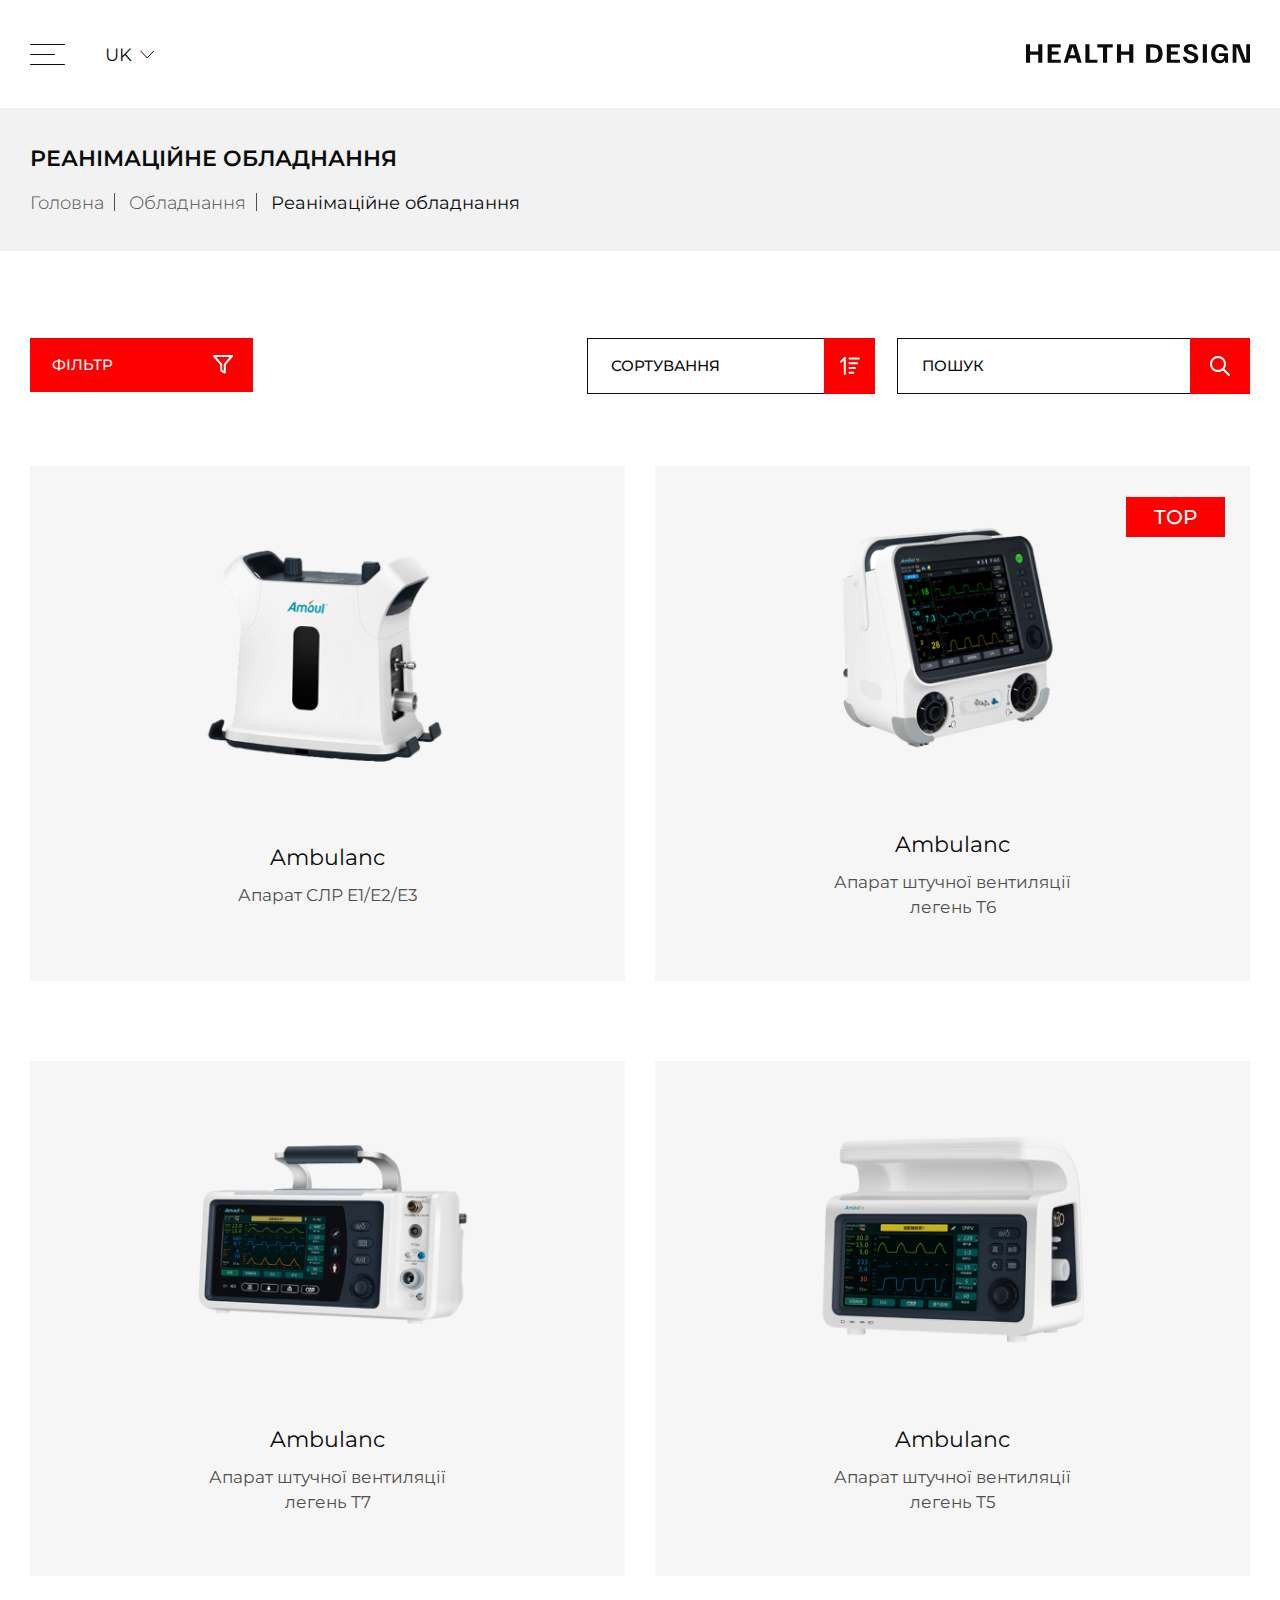
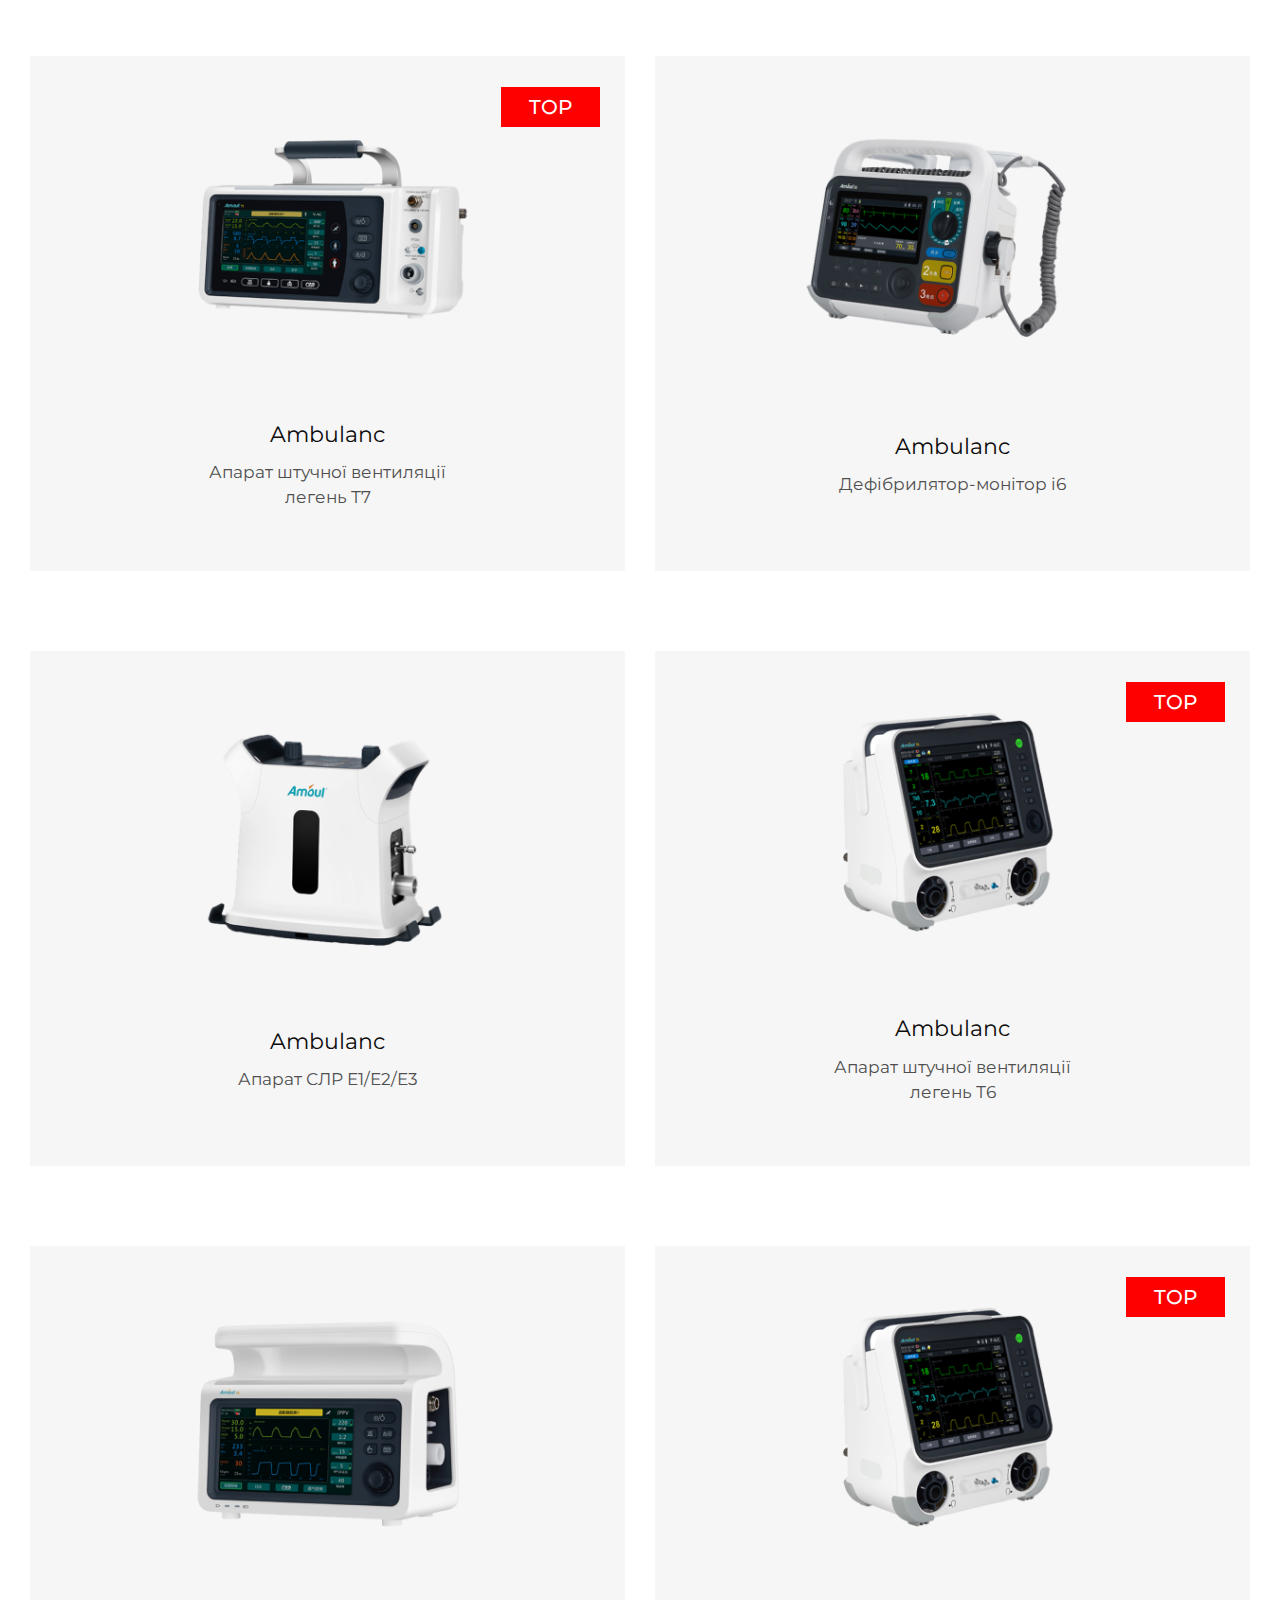
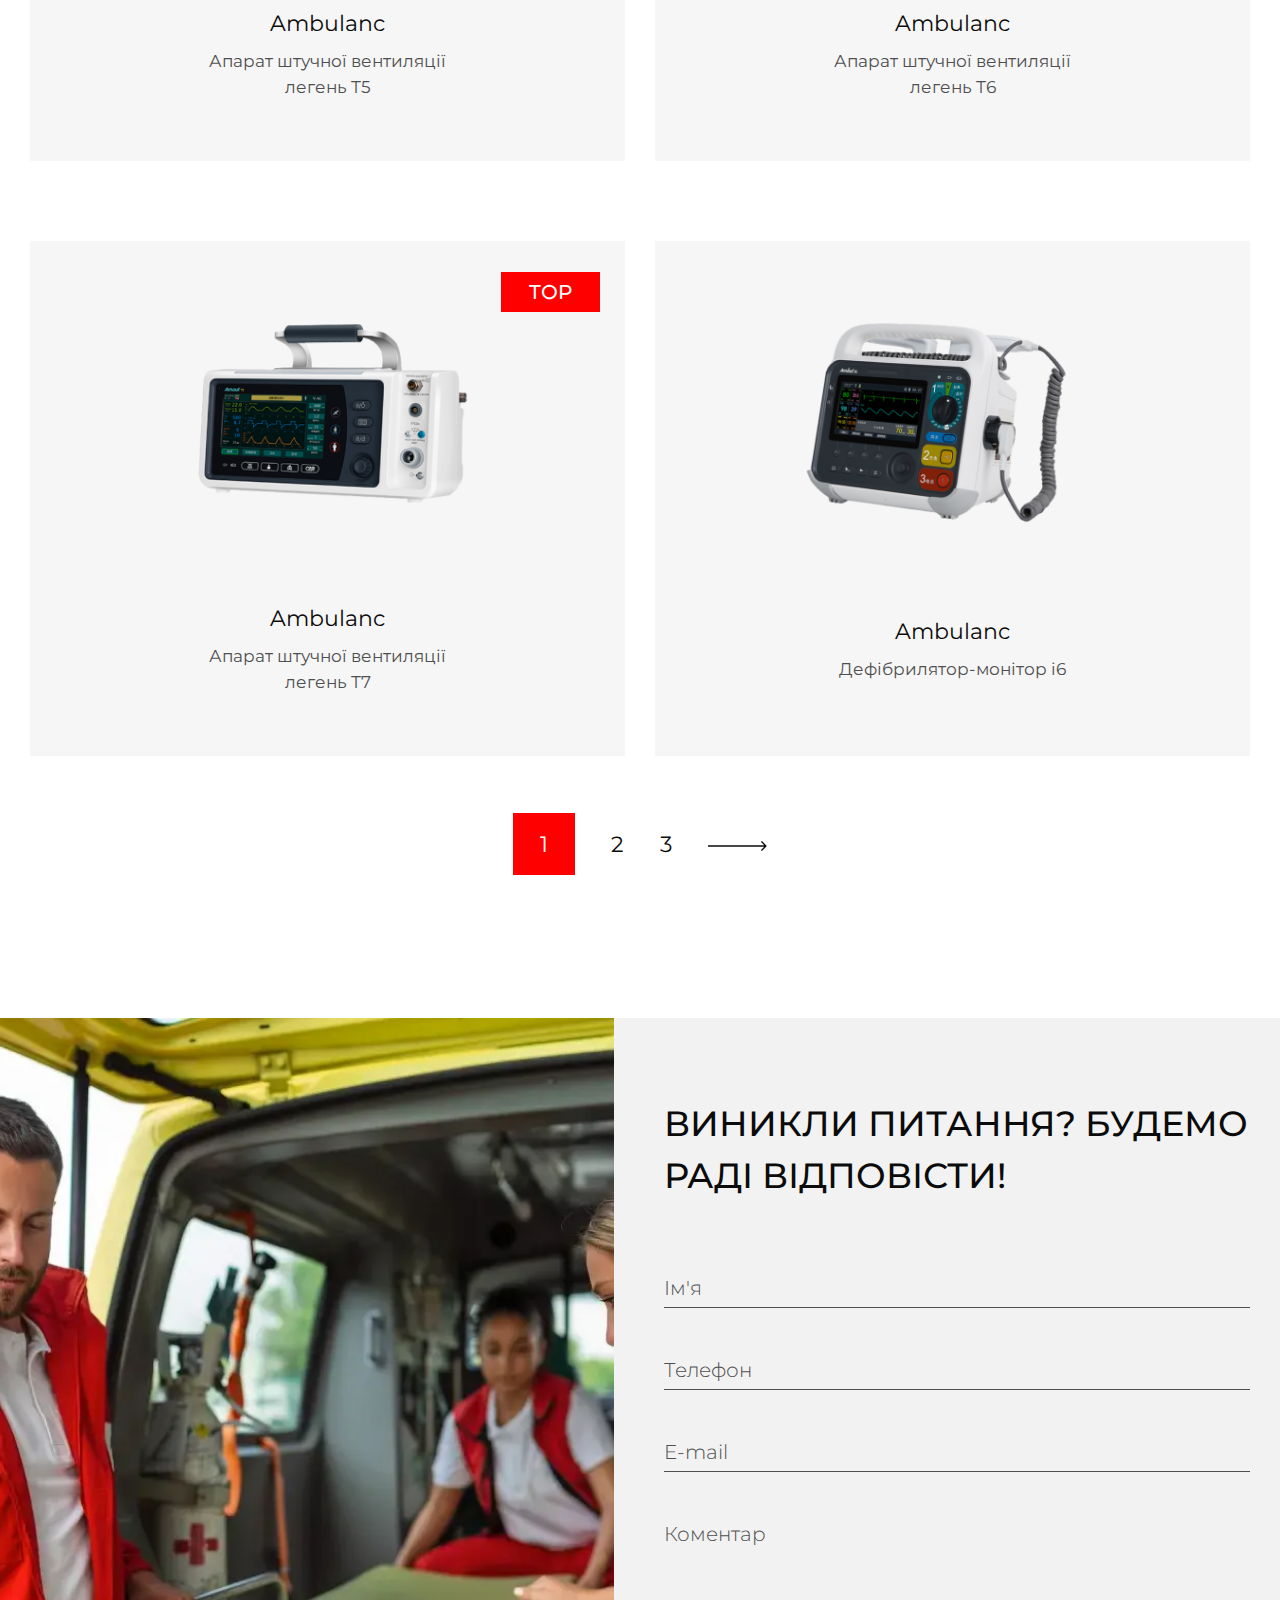
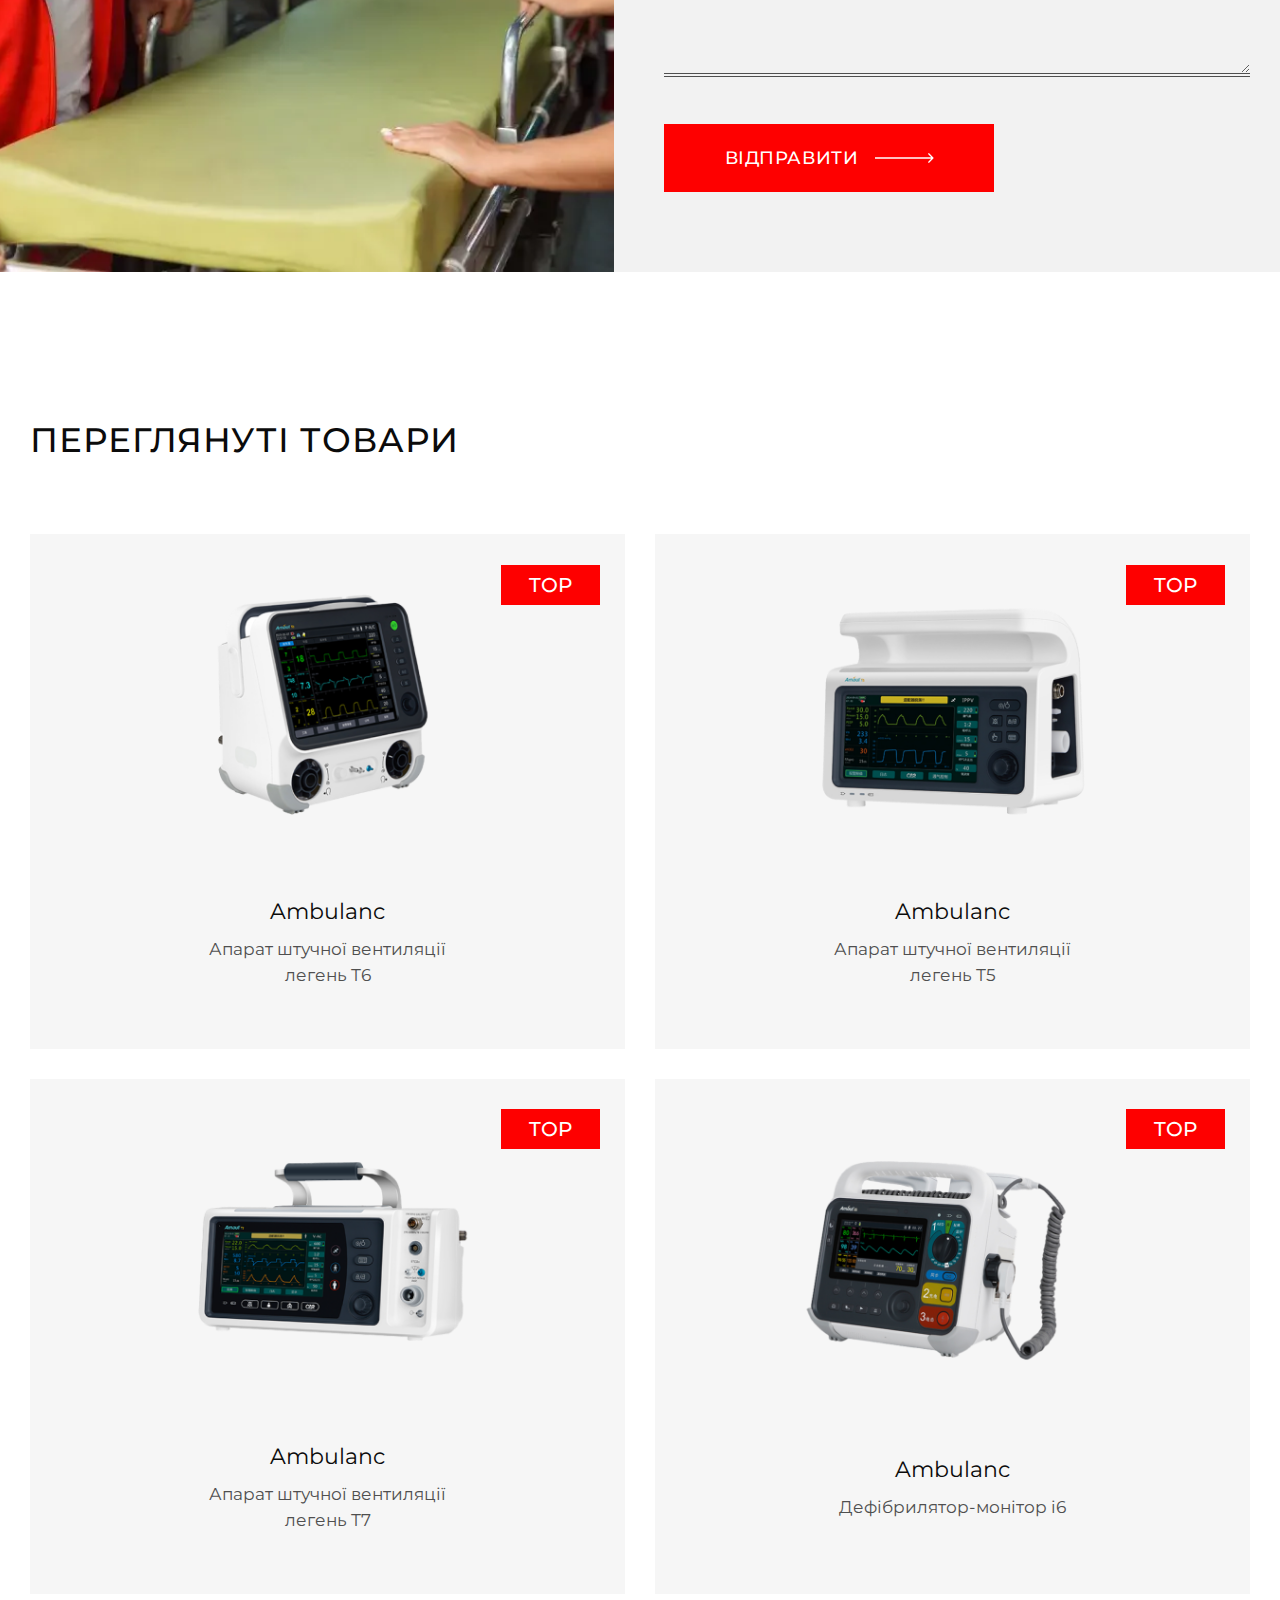
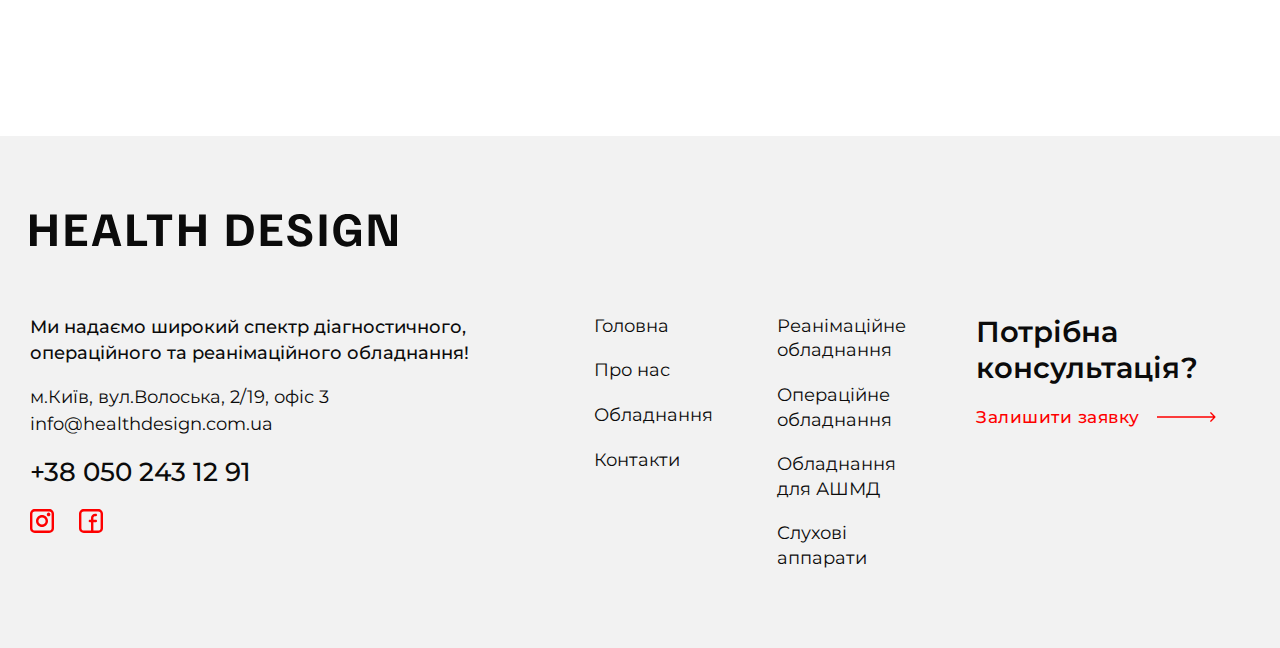
==== commit 4b2083f7: "Add files via upload" ====
--- a/catalog.html
+++ b/catalog.html
@@ -48,9 +48,9 @@
                                 </svg>
                             </button>
                             <ul class="menu-list__sublist menu-list-sublist">
-                                <li class="menu-list-sublist__item" >
+                                <li class="menu-list-sublist__item">
                                     <button class="menu-list-sublist__btn" type="button">
-                                        <span class="menu-list-sublist__btn-text" id="0"> 
+                                        <span class="menu-list-sublist__btn-text" id="0">
                                             Для АШМД
                                         </span>
                                         <svg width="67" height="12" viewBox="0 0 67 12" fill="none"
@@ -153,7 +153,7 @@
                                         </li>
                                     </ul>
                                 </li>
-                                <li class="menu-list-sublist__item" >
+                                <li class="menu-list-sublist__item">
                                     <button class="menu-list-sublist__btn" type="button">
                                         <span class="menu-list-sublist__btn-text" id="3">
                                             Слухові апарати
@@ -248,7 +248,7 @@
                 </a>
             </div>
         </div>
-    </header> 
+    </header>
 
     <div class="wrapper">
         <main class="main">
@@ -495,12 +495,12 @@
                             <button class="sort__btn" type="button">
                                 <div class="custom-select" style="width:200px;">
                                     <select>
-                                      <option value="0">Сортування</option>
-                                      <option value="1">Пункт 1</option>
-                                      <option value="1">Пункт 2</option>
-                                      <option value="1">Пункт ...</option>
+                                        <option value="0">Сортування</option>
+                                        <option value="1">Пункт 1</option>
+                                        <option value="1">Пункт 2</option>
+                                        <option value="1">Пункт ...</option>
                                     </select>
-                                  </div>
+                                </div>
                                 <span>
                                     <svg width="20" height="19" viewBox="0 0 20 19" fill="none"
                                         xmlns="http://www.w3.org/2000/svg">
@@ -892,54 +892,57 @@
                     </ul>
                 </div>
             </section>
-            <section class="main__contact contact">
-                <div class="container">
+            <section class="main__contact contact contact--grey">
+                <div class="big-container">
                     <div class="contact__inner">
                         <div class="contact__img">
                             <img class="contact__img-image" src="images/contact-img-2.webp" alt="img">
                         </div>
-                        <form class="contact__form contact-form" action="#">
-                            <h2 class="contact-form__title">
-                                виникли питання? будемо РАДІ ВІДПОВІСТИ!
-                            </h2>
-                            <div class="contact-form__box">
-                                <label class="contact-form__box-text">
-                                    Ім'я
-                                </label>
-                                <input class="contact-form__box-input" type="text">
-                            </div>
-                            <div class="contact-form__box">
-                                <label class="contact-form__box-text">
-                                    Телефон
-                                </label>
-                                <input class="contact-form__box-input" type="tel">
-                            </div>
-                            <div class="contact-form__box">
-                                <label class="contact-form__box-text">
-                                    E-mail
-                                </label>
-                                <input class="contact-form__box-input" type="email">
-                            </div>
-                            <div class="contact-form__box">
-                                <p class="contact-form__box-text">
-                                   Коментар
-                                </p>
-                                <textarea class="contact-form__box-textarea" name="" id="" cols="30" rows="5"></textarea>
-                            </div> 
-                            <button class="contact__btn btn" type="submit">
-                                <span>
-                                    відправити
-                                </span>
-                                <span>
-                                    <svg width="67" height="12" viewBox="0 0 67 12" fill="none"
-                                        xmlns="http://www.w3.org/2000/svg">
-                                        <path
-                                            d="M66.5303 6.53033C66.8232 6.23744 66.8232 5.76256 66.5303 5.46967L61.7574 0.696699C61.4645 0.403806 60.9896 0.403806 60.6967 0.696699C60.4038 0.989593 60.4038 1.46447 60.6967 1.75736L64.9393 6L60.6967 10.2426C60.4038 10.5355 60.4038 11.0104 60.6967 11.3033C60.9896 11.5962 61.4645 11.5962 61.7574 11.3033L66.5303 6.53033ZM0 6.75H66V5.25H0V6.75Z"
-                                            fill="white" />
-                                    </svg>
-                                </span>
-                            </button>
-                        </form> 
+                        <div class="container">
+                            <form class="contact__form contact-form" action="#">
+                                <h2 class="contact-form__title">
+                                    виникли питання? будемо РАДІ ВІДПОВІСТИ!
+                                </h2>
+                                <div class="contact-form__box">
+                                    <label class="contact-form__box-text">
+                                        Ім'я
+                                    </label>
+                                    <input class="contact-form__box-input" type="text">
+                                </div>
+                                <div class="contact-form__box">
+                                    <label class="contact-form__box-text">
+                                        Телефон
+                                    </label>
+                                    <input class="contact-form__box-input" type="tel">
+                                </div>
+                                <div class="contact-form__box">
+                                    <label class="contact-form__box-text">
+                                        E-mail
+                                    </label>
+                                    <input class="contact-form__box-input" type="email">
+                                </div>
+                                <div class="contact-form__box">
+                                    <p class="contact-form__box-text">
+                                        Коментар
+                                    </p>
+                                    <textarea class="contact-form__box-textarea" name="" id="" cols="30"
+                                        rows="5"></textarea>
+                                </div>
+                                <button class="contact__btn btn" type="submit">
+                                    <span>
+                                        відправити
+                                    </span>
+                                    <span>
+                                        <svg width="67" height="12" viewBox="0 0 67 12" fill="none"
+                                            xmlns="http://www.w3.org/2000/svg">
+                                            <path
+                                                d="M66.5303 6.53033C66.8232 6.23744 66.8232 5.76256 66.5303 5.46967L61.7574 0.696699C61.4645 0.403806 60.9896 0.403806 60.6967 0.696699C60.4038 0.989593 60.4038 1.46447 60.6967 1.75736L64.9393 6L60.6967 10.2426C60.4038 10.5355 60.4038 11.0104 60.6967 11.3033C60.9896 11.5962 61.4645 11.5962 61.7574 11.3033L66.5303 6.53033ZM0 6.75H66V5.25H0V6.75Z"
+                                                fill="white" />
+                                        </svg>
+                                    </span>
+                                </button>
+                            </form>
+                        </div>
                     </div>
                 </div>
             </section>
@@ -1084,24 +1087,23 @@
                 </div>
                 <div class="contact-form__box">
                     <p class="contact-form__box-text">
-                       Коментар
+                        Коментар
                     </p>
                     <textarea class="contact-form__box-textarea" name="" id="" cols="30" rows="5"></textarea>
-                </div> 
+                </div>
                 <button class="contact__btn btn" type="submit">
                     <span>
                         відправити
                     </span>
                     <span>
-                        <svg width="67" height="12" viewBox="0 0 67 12" fill="none"
-                            xmlns="http://www.w3.org/2000/svg">
+                        <svg width="67" height="12" viewBox="0 0 67 12" fill="none" xmlns="http://www.w3.org/2000/svg">
                             <path
                                 d="M66.5303 6.53033C66.8232 6.23744 66.8232 5.76256 66.5303 5.46967L61.7574 0.696699C61.4645 0.403806 60.9896 0.403806 60.6967 0.696699C60.4038 0.989593 60.4038 1.46447 60.6967 1.75736L64.9393 6L60.6967 10.2426C60.4038 10.5355 60.4038 11.0104 60.6967 11.3033C60.9896 11.5962 61.4645 11.5962 61.7574 11.3033L66.5303 6.53033ZM0 6.75H66V5.25H0V6.75Z"
                                 fill="white" />
                         </svg>
                     </span>
                 </button>
-            </form> 
+            </form>
             <form class="main__search-form search-form" id="search-form" action="#">
                 <div class="search-form__top search-form-top">
                     <input class="search-form-top__input" type="text" placeholder="Пошук">
--- a/css/style.min.css
+++ b/css/style.min.css
@@ -1 +1 @@
-@font-face{font-family:"Muller";src:url("../fonts/MullerRegular.eot");src:local("☺"),url("../fonts/MullerRegular.woff") format("woff"),url("../fonts/MullerRegular.ttf") format("truetype");font-weight:400;font-style:normal}@font-face{font-family:"Muller";src:url("../fonts/MullerBold.eot");src:local("☺"),url("../fonts/MullerBold.woff") format("woff"),url("../fonts/MullerBold.ttf") format("truetype");font-weight:700;font-style:normal}*{padding:0;margin:0;border:0}*,*:before,*:after{-webkit-box-sizing:border-box;box-sizing:border-box}:focus,:active{outline:none}a:focus,a:active{outline:none}nav,footer,header,aside{display:block}html,body{height:100%;width:100%;font-size:100%;line-height:1;font-size:14px;-ms-text-size-adjust:100%;-moz-text-size-adjust:100%;-webkit-text-size-adjust:100%}input,button,textarea{font-family:inherit}input::-ms-clear{display:none}button{cursor:pointer}button::-moz-focus-inner{padding:0;border:0}a,a:visited{text-decoration:none}a:hover{text-decoration:none}ul li{list-style:none}img{vertical-align:top}h1,h2,h3,h4,h5,h6{font-size:inherit;font-weight:400}button{background:unset}html,body{height:100%;background:#fff;font-family:"Montserrat",sans-serif}.wrapper{display:-webkit-box;display:-ms-flexbox;display:flex;-webkit-box-orient:vertical;-webkit-box-direction:normal;-ms-flex-direction:column;flex-direction:column;min-height:100%}.main{-webkit-box-flex:1;-ms-flex:1 0 auto;flex:1 0 auto}.footer{-webkit-box-flex:0;-ms-flex:0 0 auto;flex:0 0 auto}.container{max-width:1675px;margin:0 auto;padding:0 30px}.big-container{max-width:1920px;margin:0 auto;padding:0}.btn{padding:22px 48px;background:#fe0000;display:-webkit-box;display:-ms-flexbox;display:flex;-webkit-box-pack:center;-ms-flex-pack:center;justify-content:center;-webkit-box-align:center;-ms-flex-align:center;align-items:center;font-weight:500;font-size:20px;line-height:24px;text-align:center;letter-spacing:.03em;text-transform:uppercase;gap:15px;gap:15px;color:#fff;border:1px solid rgba(0,0,0,0);-webkit-transition:border .3s,background .3s,color .3s,max-width .3s;-o-transition:border .3s,background .3s,color .3s,max-width .3s;transition:border .3s,background .3s,color .3s,max-width .3s}@media(max-width: 1920px){.btn{font-size:calc(16px + 4 * ((100vw - 375px) / 1545))}}@media(max-width: 1920px){.btn{line-height:calc(20px + 4 * ((100vw - 375px) / 1545))}}@media(max-width: 1920px){.btn{gap:calc(20px + -5 * ((100vw - 375px) / 1545))}}.btn:hover{border:1px solid #fe0000;background:rgba(0,0,0,0);color:#fe0000}.btn:hover svg{-webkit-transform:translateX(10px);-ms-transform:translateX(10px);transform:translateX(10px)}.btn:hover svg path{fill:#fe0000}.btn svg{-webkit-transition:-webkit-transform .3s;transition:-webkit-transform .3s;-o-transition:transform .3s;transition:transform .3s;transition:transform .3s, -webkit-transform .3s;width:65px}@media(max-width: 1920px){.btn svg{width:calc(50px + 15 * ((100vw - 375px) / 1545))}}.btn svg path{-webkit-transition:fill .3s;-o-transition:fill .3s;transition:fill .3s}.link{font-weight:500;font-size:18px;line-height:27px;gap:15px;letter-spacing:.03em;display:-webkit-box;display:-ms-flexbox;display:flex;-webkit-box-align:center;-ms-flex-align:center;align-items:center;color:#fe0000}@media(max-width: 1920px){.link{font-size:calc(16px + 2 * ((100vw - 375px) / 1545))}}@media(max-width: 1920px){.link{line-height:calc(24px + 3 * ((100vw - 375px) / 1545))}}@media(max-width: 1920px){.link{gap:calc(20px + -5 * ((100vw - 375px) / 1545))}}.link span{position:relative}.link span::before{content:"";position:absolute;width:0%;height:1px;bottom:-2px;left:0;background:#fe0000;-webkit-transition:width .3s;-o-transition:width .3s;transition:width .3s}.link:hover span::before{width:100%}.link:hover svg{-webkit-transform:translateX(10px);-ms-transform:translateX(10px);transform:translateX(10px)}.link svg{width:65px;-webkit-transition:-webkit-transform .3s;transition:-webkit-transform .3s;-o-transition:transform .3s;transition:transform .3s;transition:transform .3s, -webkit-transform .3s}@media(max-width: 1920px){.link svg{width:calc(50px + 15 * ((100vw - 375px) / 1545))}}.fancybox__content>.carousel__button.is-close{top:40px;right:45px;width:42px;height:42px;background-image:url(../images/close-icon.svg)}@media(max-width: 1920px){.fancybox__content>.carousel__button.is-close{top:calc(30px + 10 * ((100vw - 375px) / 1545))}}@media(max-width: 1920px){.fancybox__content>.carousel__button.is-close{right:calc(30px + 15 * ((100vw - 375px) / 1545))}}.fancybox__content>.carousel__button.is-close svg{display:none}.fancybox__content :focus:not(.carousel__button.is-close){outline:unset}.carousel__button{-webkit-transition:-webkit-transform .3s;transition:-webkit-transform .3s;-o-transition:transform .3s;transition:transform .3s;transition:transform .3s, -webkit-transform .3s}.carousel__button:hover{-webkit-transform:rotate(90deg);-ms-transform:rotate(90deg);transform:rotate(90deg)}.fancybox__slide{padding:20px 10px}.header{position:relative;padding-top:50px;padding-bottom:50px;z-index:50}@media(max-width: 1920px){.header{padding-top:calc(25px + 25 * ((100vw - 375px) / 1545))}}@media(max-width: 1920px){.header{padding-bottom:calc(25px + 25 * ((100vw - 375px) / 1545))}}.header__burger{display:none}.header__inner{display:-webkit-box;display:-ms-flexbox;display:flex;-webkit-box-align:center;-ms-flex-align:center;align-items:center;-webkit-box-pack:justify;-ms-flex-pack:justify;justify-content:space-between;gap:50px}.header__logo{margin-left:auto;margin-right:auto;width:250px;height:22px}@media(max-width: 1920px){.header__logo{width:calc(188px + 62 * ((100vw - 375px) / 1545))}}@media(max-width: 1920px){.header__logo{height:calc(18px + 4 * ((100vw - 375px) / 1545))}}.header__logo img{width:100%;height:100%}.header__form{display:-webkit-box;display:-ms-flexbox;display:flex;-webkit-box-align:center;-ms-flex-align:center;align-items:center;position:relative}.header__form-btn{width:24px;height:24px;position:absolute;right:0;top:50%;-webkit-transform:translateY(-50%);-ms-transform:translateY(-50%);transform:translateY(-50%);z-index:2;-webkit-transition:-webkit-transform .3s;transition:-webkit-transform .3s;-o-transition:transform .3s;transition:transform .3s;transition:transform .3s, -webkit-transform .3s}.header__form-input{display:none}.header__link{font-weight:500;font-size:24px;line-height:36px;color:#0b0b0b;letter-spacing:.02em;position:relative}.header__link::before{content:"";position:absolute;width:0%;height:1px;bottom:-2px;left:0;background:#0b0b0b;-webkit-transition:width .3s;-o-transition:width .3s;transition:width .3s}.header__link:hover::before{width:100%}.menu-list{display:-webkit-box;display:-ms-flexbox;display:flex;gap:45px;-webkit-box-align:center;-ms-flex-align:center;align-items:center}.menu-list__item{position:relative}.menu-list__item--active .menu-list-sublist{display:-webkit-box;display:-ms-flexbox;display:flex}.menu-list__item--active .menu-list__btn svg{-webkit-transform:rotate(180deg);-ms-transform:rotate(180deg);transform:rotate(180deg)}.menu-list__link{font-size:20px;line-height:30px;color:#0b0b0b;position:relative}.menu-list__link::before{content:"";position:absolute;width:0%;height:1px;bottom:-2px;left:0;background:#0b0b0b;-webkit-transition:width .3s;-o-transition:width .3s;transition:width .3s}.menu-list__link:hover::before{width:100%}.menu-list__btn{font-size:20px;line-height:30px;color:#0b0b0b;display:-webkit-box;display:-ms-flexbox;display:flex;-webkit-box-align:center;-ms-flex-align:center;align-items:center;gap:10px;-ms-grid-column-align:center;justify-self:center;position:relative}.menu-list__btn::before{content:"";position:absolute;width:0%;height:1px;bottom:-2px;left:0;background:#0b0b0b;-webkit-transition:width .3s;-o-transition:width .3s;transition:width .3s}.menu-list__btn:hover::before{width:100%}.menu-list-sublist{position:absolute;background:#fff;width:390px;padding:60px 40px 110px 55px;-webkit-box-orient:vertical;-webkit-box-direction:normal;-ms-flex-direction:column;flex-direction:column;gap:25px;top:50px;display:none}.menu-list-sublist__item{-webkit-transition:-webkit-transform .3s;transition:-webkit-transform .3s;-o-transition:transform .3s;transition:transform .3s;transition:transform .3s, -webkit-transform .3s;position:relative}.menu-list-sublist__item::before{content:"";width:62px;height:12px;position:absolute;right:55px;top:50%;-webkit-transform:translateY(-50%);-ms-transform:translateY(-50%);transform:translateY(-50%);background-image:url(../images/link-arrow-red.svg);background-repeat:no-repeat;background-size:contain;opacity:0;-webkit-transition:opacity .3s;-o-transition:opacity .3s;transition:opacity .3s}.menu-list-sublist__item--active{-webkit-transform:translateX(30px);-ms-transform:translateX(30px);transform:translateX(30px)}.menu-list-sublist__item--active::before{opacity:1}.menu-list-sublist__item--active span{color:#fe0000}.menu-list-sublist__btn{font-weight:300;font-size:20px;line-height:30px;cursor:default}.menu-list-sublist__btn-text{cursor:pointer;color:#0b0b0b;-webkit-transition:color .3s;-o-transition:color .3s;transition:color .3s}.menu-list-sublist__btn-text:hover{color:#fe0000}.menu-list-sublist__list{position:absolute;right:-335px;width:335px;background:#fff;padding:50px 50px 60px 50px;display:-webkit-box;display:-ms-flexbox;display:flex;-webkit-box-orient:vertical;-webkit-box-direction:normal;-ms-flex-direction:column;flex-direction:column;gap:25px;display:none;top:-50px}.menu-list-sublist__list--active{display:-webkit-box;display:-ms-flexbox;display:flex}.menu-list-sublist__list-link{font-size:20px;line-height:30px;color:#0b0b0b;-webkit-transition:color .3s;-o-transition:color .3s;transition:color .3s}.menu-list-sublist__list-link:hover{color:#fe0000}.header-lang__top{display:-webkit-box;display:-ms-flexbox;display:flex;-webkit-box-align:center;-ms-flex-align:center;align-items:center;gap:8px;cursor:pointer}.header-lang__top-text{display:none;font-size:20px;line-height:30px;color:#0b0b0b;position:relative}@media(max-width: 1920px){.header-lang__top-text{font-size:calc(16px + 4 * ((100vw - 375px) / 1545))}}@media(max-width: 1920px){.header-lang__top-text{line-height:calc(28px + 2 * ((100vw - 375px) / 1545))}}.header-lang__top-text::before{content:"";position:absolute;width:0%;height:1px;bottom:-2px;left:0;background:#0b0b0b;-webkit-transition:width .3s;-o-transition:width .3s;transition:width .3s}.header-lang__top-text:hover::before{width:100%}.header-lang__top-text--active{display:block}.header-lang__inner{display:none}.header-lang__btn{font-size:20px;line-height:30px;color:#0b0b0b;-webkit-transition:color .3s;-o-transition:color .3s;transition:color .3s}@media(max-width: 1920px){.header-lang__btn{font-size:calc(16px + 4 * ((100vw - 375px) / 1545))}}@media(max-width: 1920px){.header-lang__btn{line-height:calc(28px + 2 * ((100vw - 375px) / 1545))}}.header-lang__btn:hover{color:#fe0000}.header-lang--active{position:relative}.header-lang--active svg{-webkit-transform:rotate(180deg);-ms-transform:rotate(180deg);transform:rotate(180deg)}.header-lang--active .header-lang__inner{display:-webkit-box;display:-ms-flexbox;display:flex;position:absolute;top:100%;width:200%;left:-20px;right:-20px;padding:15px 20px;-webkit-box-align:start;-ms-flex-align:start;align-items:flex-start;background:#fff;gap:10px;-webkit-box-orient:vertical;-webkit-box-direction:normal;-ms-flex-direction:column;flex-direction:column}.section-top{margin-bottom:200px}@media(max-width: 1920px){.section-top{margin-bottom:calc(70px + 130 * ((100vw - 375px) / 1545))}}.section-top-swiper{width:100%}.section-top-swiper .swiper-pagination-bullet{width:100px !important;height:50px !important;-webkit-box-pack:end;-ms-flex-pack:end;justify-content:flex-end}.section-top-swiper .swiper-pagination{display:-webkit-box;display:-ms-flexbox;display:flex;width:160px !important;right:0 !important;left:unset;-webkit-box-pack:center;-ms-flex-pack:center;justify-content:center;height:100%;gap:30px;padding-top:250px;-webkit-box-orient:vertical;-webkit-box-direction:normal;-ms-flex-direction:column;flex-direction:column;padding-right:60px}.section-top-swiper .swiper-pagination span{background:unset;width:unset;height:unset;font-size:24px;line-height:36px;color:#fff;opacity:1 !important;display:-webkit-box;display:-ms-flexbox;display:flex;-webkit-box-align:center;-ms-flex-align:center;align-items:center;gap:25px;position:relative;-webkit-transform:translateX(25%);-ms-transform:translateX(25%);transform:translateX(25%);-webkit-transition:color .3s;-o-transition:color .3s;transition:color .3s}.section-top-swiper .swiper-pagination span span{opacity:0;height:2px;width:0px;min-width:0px;background:#fe0000;-webkit-transform:translateX(6px);-ms-transform:translateX(6px);transform:translateX(6px);-webkit-transition:width .3s;-o-transition:width .3s;transition:width .3s}.section-top-swiper .swiper-pagination span:hover{color:#fe0000}.section-top-swiper .swiper-pagination-bullet-active{font-size:32px !important;line-height:48px !important;color:#fe0000 !important;-webkit-transform:translateX(0) !important;-ms-transform:translateX(0) !important;transform:translateX(0) !important}.section-top-swiper .swiper-pagination-bullet-active span{width:40px !important}.section-top-slide-box{min-height:945px;position:relative;display:-webkit-box;display:-ms-flexbox;display:flex;-webkit-box-align:center;-ms-flex-align:center;align-items:center}@media(max-width: 1920px){.section-top-slide-box{min-height:calc(575px + 370 * ((100vw - 375px) / 1545))}}.section-top-slide-box .container{width:100%}.section-top-slide-box__img{position:absolute;top:0;bottom:0;left:0;right:0;width:100%;height:100%;-o-object-fit:cover;object-fit:cover;z-index:-1}.section-top-slide-box__inner{max-width:850px}.section-top-slide-box__title{font-weight:600;color:#fff;font-size:100px;line-height:150px;margin-bottom:0px}@media(max-width: 1920px){.section-top-slide-box__title{font-size:calc(36px + 64 * ((100vw - 375px) / 1545))}}@media(max-width: 1920px){.section-top-slide-box__title{line-height:calc(54px + 96 * ((100vw - 375px) / 1545))}}@media(max-width: 1920px){.section-top-slide-box__title{margin-bottom:calc(6px + -6 * ((100vw - 375px) / 1545))}}.section-top-slide-box__text{font-weight:500;color:#fff;max-width:600px;font-size:28px;line-height:42px;margin-bottom:70px}@media(max-width: 1920px){.section-top-slide-box__text{max-width:calc(320px + 280 * ((100vw - 375px) / 1545))}}@media(max-width: 1920px){.section-top-slide-box__text{font-size:calc(16px + 12 * ((100vw - 375px) / 1545))}}@media(max-width: 1920px){.section-top-slide-box__text{line-height:calc(24px + 18 * ((100vw - 375px) / 1545))}}@media(max-width: 1920px){.section-top-slide-box__text{margin-bottom:calc(86px + -16 * ((100vw - 375px) / 1545))}}.section-top-slide-box__link{max-width:280px}.section-top-slide-box__link:hover{max-width:320px}.about{margin-bottom:150px}@media(max-width: 1920px){.about{margin-bottom:calc(60px + 90 * ((100vw - 375px) / 1545))}}.about__inner{-webkit-box-pack:end;-ms-flex-pack:end;justify-content:flex-end;padding-left:30px;display:-webkit-box;display:-ms-flexbox;display:flex;gap:70px;-webkit-box-align:center;-ms-flex-align:center;align-items:center}@media(max-width: 1920px){.about__inner{gap:calc(60px + 10 * ((100vw - 375px) / 1545))}}.about__content{width:100%}.about__img{width:100%;max-width:960px;height:550px;max-height:550px}@media(max-width: 1920px){.about__img{height:calc(295px + 255 * ((100vw - 375px) / 1545))}}@media(max-width: 1920px){.about__img{max-height:calc(295px + 255 * ((100vw - 375px) / 1545))}}.about__img-image{width:100%;height:100%;-o-object-fit:cover;object-fit:cover}.about-content{display:-webkit-box;display:-ms-flexbox;display:flex;-webkit-box-orient:vertical;-webkit-box-direction:normal;-ms-flex-direction:column;flex-direction:column;-webkit-box-align:start;-ms-flex-align:start;align-items:flex-start;max-width:740px}.about-content__top{margin-bottom:35px}@media(max-width: 1920px){.about-content__top{margin-bottom:calc(30px + 5 * ((100vw - 375px) / 1545))}}.about-content__text{margin-bottom:60px;font-weight:300;font-size:20px;line-height:30px;color:#0b0b0b;max-width:735px}@media(max-width: 1920px){.about-content__text{margin-bottom:calc(23px + 37 * ((100vw - 375px) / 1545))}}@media(max-width: 1920px){.about-content__text{font-size:calc(14px + 6 * ((100vw - 375px) / 1545))}}@media(max-width: 1920px){.about-content__text{line-height:calc(21px + 9 * ((100vw - 375px) / 1545))}}.heading-top{display:-webkit-box;display:-ms-flexbox;display:flex;-webkit-box-align:center;-ms-flex-align:center;align-items:center;gap:100px}@media(max-width: 1920px){.heading-top{gap:calc(50px + 50 * ((100vw - 375px) / 1545))}}.heading-top__title{font-weight:700;font-size:64px;line-height:96px;color:#0b0b0b;letter-spacing:.03em;text-transform:uppercase}@media(max-width: 1920px){.heading-top__title{font-size:calc(30px + 34 * ((100vw - 375px) / 1545))}}@media(max-width: 1920px){.heading-top__title{line-height:calc(45px + 51 * ((100vw - 375px) / 1545))}}.heading-top__text{font-size:20px;line-height:30px;letter-spacing:.3em;text-transform:uppercase;color:#fe0000;max-width:270px;position:relative}@media(max-width: 1920px){.heading-top__text{font-size:calc(16px + 4 * ((100vw - 375px) / 1545))}}@media(max-width: 1920px){.heading-top__text{line-height:calc(24px + 6 * ((100vw - 375px) / 1545))}}.heading-top__text::before{content:"";width:1px;height:100%;position:absolute;left:-51px;left:-51px;background:#0b0b0b}@media(max-width: 1920px){.heading-top__text::before{left:calc(-25px + -26 * ((100vw - 375px) / 1545))}}.advantages{margin-bottom:180px}@media(max-width: 1920px){.advantages{margin-bottom:calc(90px + 90 * ((100vw - 375px) / 1545))}}.advantages__inner{max-width:1430px;margin-left:auto;margin-right:auto;display:-webkit-box;display:-ms-flexbox;display:flex;-webkit-box-pack:justify;-ms-flex-pack:justify;justify-content:space-between;width:100%;gap:30px}.advantages__item{max-width:260px}.advantages__item-text{font-size:20px;line-height:24px;color:#0b0b0b}@media(max-width: 1920px){.advantages__item-text{font-size:calc(14px + 6 * ((100vw - 375px) / 1545))}}@media(max-width: 1920px){.advantages__item-text{line-height:calc(24px + 0 * ((100vw - 375px) / 1545))}}.advantages__item-text br{display:none}.advantages__item-text span{width:165px;min-width:165px;display:inline-block;margin-left:15px;font-weight:600;font-size:128px;line-height:125px;text-align:center;text-transform:uppercase;color:#fe0000}@media(max-width: 1920px){.advantages__item-text span{font-size:calc(80px + 48 * ((100vw - 375px) / 1545))}}@media(max-width: 1920px){.advantages__item-text span{line-height:calc(97px + 28 * ((100vw - 375px) / 1545))}}.advantages__item-count{font-weight:600;font-size:128px;line-height:156px;text-align:center;text-transform:uppercase;color:#fe0000}.equipment{margin-bottom:180px}@media(max-width: 1920px){.equipment{margin-bottom:calc(90px + 90 * ((100vw - 375px) / 1545))}}.equipment__top{-webkit-box-pack:center;-ms-flex-pack:center;justify-content:center;margin-bottom:105px}@media(max-width: 1920px){.equipment__top{margin-bottom:calc(50px + 55 * ((100vw - 375px) / 1545))}}.equipment__inner{display:-ms-grid;display:grid;-ms-grid-columns:1fr 1fr;grid-template-columns:1fr 1fr;gap:30px}@media(max-width: 1920px){.equipment__inner{gap:calc(20px + 10 * ((100vw - 375px) / 1545))}}.equipment .heading-top__text{max-width:320px}@media(max-width: 1920px){.equipment .heading-top__text{max-width:calc(260px + 60 * ((100vw - 375px) / 1545))}}.equipment-item{position:relative}.equipment-item:nth-child(2){max-height:450px}.equipment-item:nth-child(3){max-height:450px}.equipment-item:hover .equipment-item__box{opacity:1}.equipment-item:last-child{margin-top:-190px}@media(max-width: 1920px){.equipment-item:last-child{margin-top:calc(-58px + -132 * ((100vw - 375px) / 1545))}}.equipment-item__img{position:relative;width:100%}.equipment-item__img-image{width:100%;height:100%;-o-object-fit:cover;object-fit:cover}.equipment-item__box{display:-webkit-box;display:-ms-flexbox;display:flex;-webkit-box-orient:vertical;-webkit-box-direction:normal;-ms-flex-direction:column;flex-direction:column;-webkit-box-align:start;-ms-flex-align:start;align-items:flex-start;position:absolute;top:0;bottom:0;left:0;right:0;width:100%;height:100%;padding-top:40px;padding-right:70px;padding-bottom:40px;padding-left:70px;background:rgba(11,11,11,.6);opacity:0;-webkit-transition:opacity .3s;-o-transition:opacity .3s;transition:opacity .3s}@media(max-width: 1920px){.equipment-item__box{padding-top:calc(20px + 20 * ((100vw - 375px) / 1545))}}@media(max-width: 1920px){.equipment-item__box{padding-right:calc(30px + 40 * ((100vw - 375px) / 1545))}}@media(max-width: 1920px){.equipment-item__box{padding-bottom:calc(20px + 20 * ((100vw - 375px) / 1545))}}@media(max-width: 1920px){.equipment-item__box{padding-left:calc(30px + 40 * ((100vw - 375px) / 1545))}}.equipment-item__box-count{font-weight:500;font-size:140px;line-height:160px;text-transform:uppercase;color:#fff}@media(max-width: 1920px){.equipment-item__box-count{font-size:calc(64px + 76 * ((100vw - 375px) / 1545))}}@media(max-width: 1920px){.equipment-item__box-count{line-height:calc(80px + 80 * ((100vw - 375px) / 1545))}}.equipment-item__box-text{font-weight:600;font-size:40px;line-height:60px;color:#fff;margin-bottom:20px}@media(max-width: 1920px){.equipment-item__box-text{font-size:calc(20px + 20 * ((100vw - 375px) / 1545))}}@media(max-width: 1920px){.equipment-item__box-text{line-height:calc(30px + 30 * ((100vw - 375px) / 1545))}}.equipment-item__box-details{font-weight:500;font-size:18px;line-height:27px;display:-webkit-box;display:-ms-flexbox;display:flex;-webkit-box-align:center;-ms-flex-align:center;align-items:center;gap:15px;color:#fff;letter-spacing:.03em}.equipment-item__box-details span::before{background:#fff}.projects{position:relative;margin-bottom:180px}@media(max-width: 1920px){.projects{margin-bottom:calc(90px + 90 * ((100vw - 375px) / 1545))}}.projects__slider-wrapper{margin-right:-30px}.projects__inner{display:-webkit-box;display:-ms-flexbox;display:flex;-webkit-box-orient:vertical;-webkit-box-direction:normal;-ms-flex-direction:column;flex-direction:column;-webkit-box-align:end;-ms-flex-align:end;align-items:flex-end;position:relative;z-index:100;padding:0 30px}.projects__wrapper{width:100%;max-width:1735px}.projects .big-container{position:relative}.projects__top{margin-bottom:35px}@media(max-width: 1920px){.projects__top{margin-bottom:calc(30px + 5 * ((100vw - 375px) / 1545))}}.projects__top .heading-top__text{max-width:390px}.projects__text{font-weight:300;font-size:20px;line-height:30px;margin-bottom:30px;color:#0b0b0b;max-width:800px}@media(max-width: 1920px){.projects__text{font-size:calc(14px + 6 * ((100vw - 375px) / 1545))}}@media(max-width: 1920px){.projects__text{line-height:calc(21px + 9 * ((100vw - 375px) / 1545))}}@media(max-width: 1920px){.projects__text{margin-bottom:calc(50px + -20 * ((100vw - 375px) / 1545))}}.projects__btn{margin-bottom:80px}.projects .swiper-pagination-bullet{width:100px !important;height:50px !important;-webkit-box-pack:end;-ms-flex-pack:end;justify-content:flex-end}.projects .swiper-pagination{-webkit-transform:translateY(20px);-ms-transform:translateY(20px);transform:translateY(20px);left:150px;display:-webkit-box;display:-ms-flexbox;display:flex;width:160px !important;-webkit-box-pack:end;-ms-flex-pack:end;justify-content:flex-end;height:100%;gap:30px;padding-top:250px;-webkit-box-orient:vertical;-webkit-box-direction:normal;-ms-flex-direction:column;flex-direction:column;padding-right:60px}@media(max-width: 1950px){.projects .swiper-pagination{left:calc(30px + 120 * ((100vw - 1830px) / 120))}}.projects .swiper-pagination span{background:unset;width:unset;height:unset;font-size:24px;line-height:36px;color:#0b0b0b;opacity:1 !important;display:-webkit-box;display:-ms-flexbox;display:flex;-webkit-box-align:center;-ms-flex-align:center;align-items:center;gap:25px;position:relative;-webkit-transform:translateX(25%);-ms-transform:translateX(25%);transform:translateX(25%);-webkit-transition:color .3s;-o-transition:color .3s;transition:color .3s}.projects .swiper-pagination span span{opacity:0;height:2px;width:0px;min-width:0px;background:#fe0000;-webkit-transform:translateX(6px);-ms-transform:translateX(6px);transform:translateX(6px);-webkit-transition:width .3s;-o-transition:width .3s;transition:width .3s}.projects .swiper-pagination span:hover{color:#fe0000}.projects .swiper-pagination-bullet-active{font-size:32px !important;line-height:48px !important;color:#fe0000 !important;-webkit-transform:translateX(0) !important;-ms-transform:translateX(0) !important;transform:translateX(0) !important}.projects .swiper-pagination-bullet-active span{width:40px !important}.projects-swiper{width:100%;max-width:1630px;margin-left:unset !important;min-height:640px}@media(max-width: 1920px){.projects-swiper{min-height:calc(250px + 390 * ((100vw - 375px) / 1545))}}.projects-slide{height:100%;min-height:640px}@media(max-width: 1920px){.projects-slide{min-height:calc(250px + 390 * ((100vw - 375px) / 1545))}}.projects-slide__img{width:100%;-o-object-fit:cover;object-fit:cover;height:100%;min-height:640px}@media(max-width: 1920px){.projects-slide__img{min-height:calc(250px + 390 * ((100vw - 375px) / 1545))}}.partners{margin-bottom:180px}@media(max-width: 1920px){.partners{margin-bottom:calc(90px + 90 * ((100vw - 375px) / 1545))}}.partners__top{-webkit-box-pack:center;-ms-flex-pack:center;justify-content:center;margin-bottom:35px}@media(max-width: 1920px){.partners__top{margin-bottom:calc(30px + 5 * ((100vw - 375px) / 1545))}}.partners__text{margin-bottom:80px;font-weight:300;font-size:20px;line-height:30px;color:#0b0b0b;max-width:795px;text-align:center;margin-left:auto;margin-right:auto}@media(max-width: 1920px){.partners__text{margin-bottom:calc(50px + 30 * ((100vw - 375px) / 1545))}}@media(max-width: 1920px){.partners__text{font-size:calc(14px + 6 * ((100vw - 375px) / 1545))}}@media(max-width: 1920px){.partners__text{line-height:calc(21px + 9 * ((100vw - 375px) / 1545))}}.partners .heading-top__text{max-width:300px}.partners-swiper{width:100%;padding-top:125px;padding-bottom:115px;background:rgba(217,217,217,.3)}@media(max-width: 1920px){.partners-swiper{padding-top:calc(60px + 65 * ((100vw - 375px) / 1545))}}@media(max-width: 1920px){.partners-swiper{padding-bottom:calc(60px + 55 * ((100vw - 375px) / 1545))}}.partners-swiper .swiper-wrapper{-webkit-box-align:center;-ms-flex-align:center;align-items:center}.partners-slide{-webkit-box-pack:center;-ms-flex-pack:center;justify-content:center;display:-webkit-box;display:-ms-flexbox;display:flex}.partners-slide__img{width:300px}@media(max-width: 1920px){.partners-slide__img{width:calc(129px + 171 * ((100vw - 375px) / 1545))}}.contact{margin-bottom:180px}@media(max-width: 1920px){.contact{margin-bottom:calc(90px + 90 * ((100vw - 375px) / 1545))}}.contact__inner{display:-webkit-box;display:-ms-flexbox;display:flex;-webkit-box-align:center;-ms-flex-align:center;align-items:center;gap:50px;-webkit-box-pack:justify;-ms-flex-pack:justify;justify-content:space-between}.contact__img{width:100%;max-width:807px;height:702px;max-height:702px}.contact__img-image{width:100%;height:100%;-o-object-fit:cover;object-fit:cover}.contact__btn{width:100%;max-width:330px}.contact__btn:hover{max-width:350px}.contact-form{display:-webkit-box;display:-ms-flexbox;display:flex;-webkit-box-orient:vertical;-webkit-box-direction:normal;-ms-flex-direction:column;flex-direction:column;-webkit-box-align:start;-ms-flex-align:start;align-items:flex-start;max-width:655px}.contact-form__title{font-weight:500;font-size:44px;line-height:66px;color:#0b0b0b;text-transform:uppercase;margin-bottom:85px}@media(max-width: 1920px){.contact-form__title{font-size:calc(22px + 22 * ((100vw - 375px) / 1545))}}@media(max-width: 1920px){.contact-form__title{line-height:calc(33px + 33 * ((100vw - 375px) / 1545))}}@media(max-width: 1920px){.contact-form__title{margin-bottom:calc(50px + 35 * ((100vw - 375px) / 1545))}}.contact-form__box{width:100%;position:relative}.contact-form__box:hover .contact-form__box-text{-webkit-transform:translateY(-23px);-ms-transform:translateY(-23px);transform:translateY(-23px);font-size:16px;line-height:18px}.contact-form__box-text{font-weight:300;font-size:20px;line-height:30px;color:#4f4f4f;position:absolute;top:0;-webkit-transition:font-size .3s,-webkit-transform .3s;transition:font-size .3s,-webkit-transform .3s;-o-transition:transform .3s,font-size .3s;transition:transform .3s,font-size .3s;transition:transform .3s,font-size .3s,-webkit-transform .3s}.contact-form__box-input{padding-top:2px;width:100%;margin-bottom:45px;font-weight:300;font-size:20px;line-height:30px;color:#4f4f4f;padding-bottom:2px;border-bottom:1px solid #4f4f4f;background:unset !important}@media(max-width: 1920px){.contact-form__box-input{margin-bottom:calc(50px + -5 * ((100vw - 375px) / 1545))}}.contact-form__box-input::-webkit-input-placeholder{font-weight:300;font-size:20px;line-height:30px;color:#4f4f4f}.contact-form__box-input::-moz-placeholder{font-weight:300;font-size:20px;line-height:30px;color:#4f4f4f}.contact-form__box-input:-ms-input-placeholder{font-weight:300;font-size:20px;line-height:30px;color:#4f4f4f}.contact-form__box-input::-ms-input-placeholder{font-weight:300;font-size:20px;line-height:30px;color:#4f4f4f}.contact-form__box-input::placeholder{font-weight:300;font-size:20px;line-height:30px;color:#4f4f4f}.contact-form__box-textarea{padding-top:2px;width:100%;padding-bottom:2px;margin-bottom:45px;font-weight:300;font-size:20px;line-height:30px;color:#4f4f4f;border-bottom:1px solid #4f4f4f;max-width:655px;max-height:600px;min-height:50px;background:rgba(0,0,0,0) !important;min-width:300px}@media(max-width: 1920px){.contact-form__box-textarea{margin-bottom:calc(60px + -15 * ((100vw - 375px) / 1545))}}.contact-form__box-textarea::-webkit-input-placeholder{font-weight:300;font-size:20px;line-height:30px;color:#4f4f4f}.contact-form__box-textarea::-moz-placeholder{font-weight:300;font-size:20px;line-height:30px;color:#4f4f4f}.contact-form__box-textarea:-ms-input-placeholder{font-weight:300;font-size:20px;line-height:30px;color:#4f4f4f}.contact-form__box-textarea::-ms-input-placeholder{font-weight:300;font-size:20px;line-height:30px;color:#4f4f4f}.contact-form__box-textarea::placeholder{font-weight:300;font-size:20px;line-height:30px;color:#4f4f4f}#contact-form{display:none;max-width:912px;padding-top:85px;padding-right:130px;padding-bottom:75px;padding-left:130px}@media(max-width: 1920px){#contact-form{padding-top:calc(85px + 0 * ((100vw - 375px) / 1545))}}@media(max-width: 1920px){#contact-form{padding-right:calc(20px + 110 * ((100vw - 375px) / 1545))}}@media(max-width: 1920px){#contact-form{padding-bottom:calc(20px + 55 * ((100vw - 375px) / 1545))}}@media(max-width: 1920px){#contact-form{padding-left:calc(30px + 100 * ((100vw - 375px) / 1545))}}#contact-form .contact-form__title{text-align:center;color:#0b0b0b;margin-bottom:60px}#contact-form .contact__btn{margin-left:auto;margin-right:auto}#contact-form .contact-form__box-text{color:#4f4f4f}#contact-form .contact-form__box-input{color:#4f4f4f;border-bottom:1px solid #4f4f4f}#contact-form .contact-form__box-input::-webkit-input-placeholder{color:#4f4f4f}#contact-form .contact-form__box-input::-moz-placeholder{color:#4f4f4f}#contact-form .contact-form__box-input:-ms-input-placeholder{color:#4f4f4f}#contact-form .contact-form__box-input::-ms-input-placeholder{color:#4f4f4f}#contact-form .contact-form__box-input::placeholder{color:#4f4f4f}#contact-form .contact-form__box-textarea{border-bottom:1px solid #4f4f4f;color:#4f4f4f}#contact-form .contact-form__box-textarea::-webkit-input-placeholder{color:#4f4f4f}#contact-form .contact-form__box-textarea::-moz-placeholder{color:#4f4f4f}#contact-form .contact-form__box-textarea:-ms-input-placeholder{color:#4f4f4f}#contact-form .contact-form__box-textarea::-ms-input-placeholder{color:#4f4f4f}#contact-form .contact-form__box-textarea::placeholder{color:#4f4f4f}.top{margin-bottom:180px}@media(max-width: 1920px){.top{margin-bottom:calc(90px + 90 * ((100vw - 375px) / 1545))}}.top__title{font-weight:500;font-size:44px;line-height:66px;letter-spacing:.03em;text-transform:uppercase;color:#0b0b0b;margin-bottom:80px}@media(max-width: 1920px){.top__title{font-size:calc(20px + 24 * ((100vw - 375px) / 1545))}}@media(max-width: 1920px){.top__title{line-height:calc(30px + 36 * ((100vw - 375px) / 1545))}}@media(max-width: 1920px){.top__title{margin-bottom:calc(50px + 30 * ((100vw - 375px) / 1545))}}.top__heading{margin-bottom:80px}@media(max-width: 1920px){.top__heading{margin-bottom:calc(50px + 30 * ((100vw - 375px) / 1545))}}.top__inner{display:-ms-grid;display:grid;-ms-grid-columns:1fr 1fr 1fr 1fr;grid-template-columns:1fr 1fr 1fr 1fr;gap:30px}.top .heading-top__text{max-width:320px}.card-item{background:#f6f6f6;position:relative;display:-webkit-box;display:-ms-flexbox;display:flex;-webkit-box-orient:vertical;-webkit-box-direction:normal;-ms-flex-direction:column;flex-direction:column;-webkit-box-pack:center;-ms-flex-pack:center;justify-content:center;min-height:575px;max-height:575px;height:575px}@media(max-width: 1920px){.card-item{min-height:calc(430px + 145 * ((100vw - 375px) / 1545))}}@media(max-width: 1920px){.card-item{max-height:calc(430px + 145 * ((100vw - 375px) / 1545))}}@media(max-width: 1920px){.card-item{height:calc(430px + 145 * ((100vw - 375px) / 1545))}}.card-item:hover{-webkit-box-pack:end;-ms-flex-pack:end;justify-content:flex-end}.card-item:hover .card-item__btn{position:unset;opacity:1;-webkit-transition:opacity .3s;-o-transition:opacity .3s;transition:opacity .3s}.card-item:hover .card-item__text{margin-bottom:30px}.card-item__img{margin-bottom:45px;display:block;width:100%;height:300px;max-height:300px;min-height:300px}@media(max-width: 1920px){.card-item__img{height:calc(200px + 100 * ((100vw - 375px) / 1545))}}@media(max-width: 1920px){.card-item__img{max-height:calc(266px + 34 * ((100vw - 375px) / 1545))}}@media(max-width: 1920px){.card-item__img{min-height:calc(266px + 34 * ((100vw - 375px) / 1545))}}.card-item__img-image{width:100%;height:100%;-o-object-fit:contain;object-fit:contain}.card-item__suptext{font-weight:500;font-size:20px;line-height:30px;text-transform:uppercase;padding:5px 28px;color:#fff;background:#fe0000;position:absolute;top:35px;right:25px}@media(max-width: 1920px){.card-item__suptext{top:calc(25px + 10 * ((100vw - 375px) / 1545))}}@media(max-width: 1920px){.card-item__suptext{right:calc(25px + 0 * ((100vw - 375px) / 1545))}}.card-item__title{font-size:24px;line-height:36px;margin-bottom:10px;color:#0b0b0b;margin-left:45px;margin-right:45px;max-width:240px}@media(max-width: 1920px){.card-item__title{font-size:calc(18px + 6 * ((100vw - 375px) / 1545))}}@media(max-width: 1920px){.card-item__title{line-height:calc(27px + 9 * ((100vw - 375px) / 1545))}}@media(max-width: 1920px){.card-item__title{margin-bottom:calc(7px + 3 * ((100vw - 375px) / 1545))}}.card-item__text{font-size:18px;line-height:27px;color:#4f4f4f;margin-bottom:30px;margin-left:45px;margin-right:45px;max-width:240px;-webkit-transition:margin-bottom .3s;-o-transition:margin-bottom .3s;transition:margin-bottom .3s}@media(max-width: 1920px){.card-item__text{font-size:calc(16px + 2 * ((100vw - 375px) / 1545))}}@media(max-width: 1920px){.card-item__text{line-height:calc(24px + 3 * ((100vw - 375px) / 1545))}}.card-item__btn{position:absolute;opacity:0;width:100%;bottom:0;left:0;right:0;-webkit-transition:opacity .3s;-o-transition:opacity .3s;transition:opacity .3s;padding-left:0;padding-right:0}.footer{padding-top:90px;padding-bottom:90px;background:#f2f2f2}@media(max-width: 1920px){.footer{padding-top:calc(60px + 30 * ((100vw - 375px) / 1545))}}@media(max-width: 1920px){.footer{padding-bottom:calc(60px + 30 * ((100vw - 375px) / 1545))}}.footer__inner{display:-webkit-box;display:-ms-flexbox;display:flex;gap:60px;-webkit-box-pack:justify;-ms-flex-pack:justify;justify-content:space-between}@media(max-width: 1920px){.footer__inner{gap:calc(70px + -10 * ((100vw - 375px) / 1545))}}.footer__list{display:-webkit-box;display:-ms-flexbox;display:flex;-webkit-box-orient:vertical;-webkit-box-direction:normal;-ms-flex-direction:column;flex-direction:column;-webkit-box-align:start;-ms-flex-align:start;align-items:flex-start;gap:20px;max-width:300px}.footer__list-link{font-size:20px;line-height:30px;color:#0b0b0b;-webkit-transition:color .3s;-o-transition:color .3s;transition:color .3s}@media(max-width: 1920px){.footer__list-link{font-size:calc(14px + 6 * ((100vw - 375px) / 1545))}}@media(max-width: 1920px){.footer__list-link{line-height:calc(17px + 13 * ((100vw - 375px) / 1545))}}.footer__list-link:hover{color:#fe0000}.footer__logo{margin-bottom:80px;width:450px;height:42px;display:block}@media(max-width: 1920px){.footer__logo{margin-bottom:calc(45px + 35 * ((100vw - 375px) / 1545))}}@media(max-width: 1920px){.footer__logo{width:calc(250px + 200 * ((100vw - 375px) / 1545))}}@media(max-width: 1920px){.footer__logo{height:calc(24px + 18 * ((100vw - 375px) / 1545))}}.footer__logo img{width:100%;height:100%}.footer__consultation{max-width:420px}.footer__consultation-text{font-weight:600;margin-bottom:17px;font-size:32px;line-height:40px;color:#0b0b0b}@media(max-width: 1920px){.footer__consultation-text{margin-bottom:calc(20px + -3 * ((100vw - 375px) / 1545))}}@media(max-width: 1920px){.footer__consultation-text{font-size:calc(24px + 8 * ((100vw - 375px) / 1545))}}@media(max-width: 1920px){.footer__consultation-text{line-height:calc(30px + 10 * ((100vw - 375px) / 1545))}}.footer__wrapper{display:-webkit-box;display:-ms-flexbox;display:flex;gap:60px}@media(max-width: 1920px){.footer__wrapper{gap:calc(70px + -10 * ((100vw - 375px) / 1545))}}.footer-box{max-width:500px;display:-webkit-box;display:-ms-flexbox;display:flex;-webkit-box-orient:vertical;-webkit-box-direction:normal;-ms-flex-direction:column;flex-direction:column;-webkit-box-align:start;-ms-flex-align:start;align-items:flex-start}.footer-box__text{font-weight:500;font-size:20px;line-height:30px;margin-bottom:20px;color:#0b0b0b}@media(max-width: 1920px){.footer-box__text{font-size:calc(14px + 6 * ((100vw - 375px) / 1545))}}@media(max-width: 1920px){.footer-box__text{line-height:calc(21px + 9 * ((100vw - 375px) / 1545))}}@media(max-width: 1920px){.footer-box__text{margin-bottom:calc(15px + 5 * ((100vw - 375px) / 1545))}}.footer-box__adress{font-size:20px;line-height:30px;margin-bottom:20px;color:#0b0b0b;display:block;position:relative}@media(max-width: 1920px){.footer-box__adress{font-size:calc(14px + 6 * ((100vw - 375px) / 1545))}}@media(max-width: 1920px){.footer-box__adress{line-height:calc(21px + 9 * ((100vw - 375px) / 1545))}}@media(max-width: 1920px){.footer-box__adress{margin-bottom:calc(25px + -5 * ((100vw - 375px) / 1545))}}.footer-box__adress::before{content:"";position:absolute;width:0%;height:1px;bottom:-2px;left:0;background:#0b0b0b;-webkit-transition:width .3s;-o-transition:width .3s;transition:width .3s}.footer-box__adress:hover::before{width:100%}.footer-box__phone{display:block;font-weight:500;font-size:32px;line-height:28px;margin-bottom:20px;color:#0b0b0b;position:relative}@media(max-width: 1920px){.footer-box__phone{font-size:calc(18px + 14 * ((100vw - 375px) / 1545))}}@media(max-width: 1920px){.footer-box__phone{line-height:calc(27px + 1 * ((100vw - 375px) / 1545))}}@media(max-width: 1920px){.footer-box__phone{margin-bottom:calc(25px + -5 * ((100vw - 375px) / 1545))}}.footer-box__phone::before{content:"";position:absolute;width:0%;height:1px;bottom:-2px;left:0;background:#0b0b0b;-webkit-transition:width .3s;-o-transition:width .3s;transition:width .3s}.footer-box__phone:hover::before{width:100%}.footer-box__socials{display:-webkit-box;display:-ms-flexbox;display:flex;-webkit-box-align:center;-ms-flex-align:center;align-items:center;gap:25px}.reviewed{margin-bottom:180px}@media(max-width: 1920px){.reviewed{margin-bottom:calc(90px + 90 * ((100vw - 375px) / 1545))}}.heading-section{padding-bottom:45px;padding-top:45px;margin-bottom:100px;background:#f2f2f2}@media(max-width: 1920px){.heading-section{padding-bottom:calc(20px + 25 * ((100vw - 375px) / 1545))}}@media(max-width: 1920px){.heading-section{padding-top:calc(20px + 25 * ((100vw - 375px) / 1545))}}@media(max-width: 1920px){.heading-section{margin-bottom:calc(70px + 30 * ((100vw - 375px) / 1545))}}.heading-section__title{font-weight:600;font-size:24px;line-height:36px;font-size:24px;line-height:36px;text-transform:uppercase;margin-bottom:15px;color:#0b0b0b}@media(max-width: 1920px){.heading-section__title{font-size:calc(18px + 6 * ((100vw - 375px) / 1545))}}@media(max-width: 1920px){.heading-section__title{line-height:calc(26px + 10 * ((100vw - 375px) / 1545))}}.breadcrumbs{display:-webkit-box;display:-ms-flexbox;display:flex;-webkit-box-align:center;-ms-flex-align:center;align-items:center;-ms-flex-wrap:wrap;flex-wrap:wrap;gap:25px;row-gap:25px}@media(max-width: 1920px){.breadcrumbs{row-gap:calc(15px + 10 * ((100vw - 375px) / 1545))}}.breadcrumbs__link{font-weight:300;font-size:20px;color:#4f4f4f;line-height:30px;font-size:20px;line-height:30px;position:relative}@media(max-width: 1920px){.breadcrumbs__link{font-size:calc(14px + 6 * ((100vw - 375px) / 1545))}}@media(max-width: 1920px){.breadcrumbs__link{line-height:calc(21px + 9 * ((100vw - 375px) / 1545))}}.breadcrumbs__link::after{content:"";width:1px;height:85%;right:-11px;position:absolute;top:50%;-webkit-transform:translateY(-50%);-ms-transform:translateY(-50%);transform:translateY(-50%);background:#4f4f4f}.breadcrumbs__link::before{content:"";position:absolute;width:0%;height:1px;bottom:-2px;left:0;background:#0b0b0b;-webkit-transition:width .3s;-o-transition:width .3s;transition:width .3s}.breadcrumbs__link:hover::before{width:100%}.breadcrumbs__text{font-size:20px;line-height:30px;color:#0b0b0b;color:#0b0b0b}@media(max-width: 1920px){.breadcrumbs__text{font-size:calc(14px + 6 * ((100vw - 375px) / 1545))}}@media(max-width: 1920px){.breadcrumbs__text{line-height:calc(21px + 9 * ((100vw - 375px) / 1545))}}.catalog{margin-bottom:180px}@media(max-width: 1920px){.catalog{margin-bottom:calc(90px + 90 * ((100vw - 375px) / 1545))}}.catalog__inner{display:-ms-grid;display:grid;-ms-grid-columns:1fr 1fr 1fr 1fr;grid-template-columns:1fr 1fr 1fr 1fr;gap:80px 30px;margin-bottom:70px}@media(max-width: 1920px){.catalog__inner{margin-bottom:calc(40px + 30 * ((100vw - 375px) / 1545))}}.catalog .card-item .card-item__suptext{display:none}.catalog .card-item--top .card-item__suptext{display:block}.catalog-top{display:-webkit-box;display:-ms-flexbox;display:flex;margin-bottom:80px;gap:30px}@media(max-width: 1920px){.catalog-top{margin-bottom:calc(60px + 20 * ((100vw - 375px) / 1545))}}@media(max-width: 1920px){.catalog-top{gap:calc(10px + 20 * ((100vw - 375px) / 1545))}}.catalog-top__search{position:relative;display:-webkit-box;display:-ms-flexbox;display:flex}.catalog-top__search-input{border:1px solid #0b0b0b;border-right:unset;font-weight:500;width:100%;font-size:18px;line-height:27px;color:#0b0b0b;text-transform:uppercase;padding-top:17px;padding-right:90px;padding-bottom:17px;padding-left:30px}@media(max-width: 1920px){.catalog-top__search-input{font-size:calc(10px + 8 * ((100vw - 375px) / 1545))}}@media(max-width: 1920px){.catalog-top__search-input{line-height:calc(15px + 12 * ((100vw - 375px) / 1545))}}@media(max-width: 1920px){.catalog-top__search-input{padding-top:calc(14px + 3 * ((100vw - 375px) / 1545))}}@media(max-width: 1920px){.catalog-top__search-input{padding-right:calc(30px + 60 * ((100vw - 375px) / 1545))}}@media(max-width: 1920px){.catalog-top__search-input{padding-bottom:calc(15px + 2 * ((100vw - 375px) / 1545))}}@media(max-width: 1920px){.catalog-top__search-input{padding-left:calc(15px + 15 * ((100vw - 375px) / 1545))}}.catalog-top__search-input::-webkit-input-placeholder{font-weight:500;font-size:18px;line-height:27px;color:#0b0b0b;text-transform:uppercase}.catalog-top__search-input::-moz-placeholder{font-weight:500;font-size:18px;line-height:27px;color:#0b0b0b;text-transform:uppercase}.catalog-top__search-input:-ms-input-placeholder{font-weight:500;font-size:18px;line-height:27px;color:#0b0b0b;text-transform:uppercase}.catalog-top__search-input::-ms-input-placeholder{font-weight:500;font-size:18px;line-height:27px;color:#0b0b0b;text-transform:uppercase}.catalog-top__search-input::placeholder{font-weight:500;font-size:18px;line-height:27px;color:#0b0b0b;text-transform:uppercase}@media(max-width: 1920px){.catalog-top__search-input::-webkit-input-placeholder{font-size:calc(10px + 8 * ((100vw - 375px) / 1545))}.catalog-top__search-input::-moz-placeholder{font-size:calc(10px + 8 * ((100vw - 375px) / 1545))}.catalog-top__search-input:-ms-input-placeholder{font-size:calc(10px + 8 * ((100vw - 375px) / 1545))}.catalog-top__search-input::-ms-input-placeholder{font-size:calc(10px + 8 * ((100vw - 375px) / 1545))}.catalog-top__search-input::placeholder{font-size:calc(10px + 8 * ((100vw - 375px) / 1545))}}@media(max-width: 1920px){.catalog-top__search-input::-webkit-input-placeholder{line-height:calc(15px + 12 * ((100vw - 375px) / 1545))}.catalog-top__search-input::-moz-placeholder{line-height:calc(15px + 12 * ((100vw - 375px) / 1545))}.catalog-top__search-input:-ms-input-placeholder{line-height:calc(15px + 12 * ((100vw - 375px) / 1545))}.catalog-top__search-input::-ms-input-placeholder{line-height:calc(15px + 12 * ((100vw - 375px) / 1545))}.catalog-top__search-input::placeholder{line-height:calc(15px + 12 * ((100vw - 375px) / 1545))}}.catalog-top__search-btn{background:#fe0000;width:60px;min-width:60px;height:100%;display:-webkit-box;display:-ms-flexbox;display:flex;-webkit-box-pack:center;-ms-flex-pack:center;justify-content:center;-webkit-box-align:center;-ms-flex-align:center;align-items:center}.filter{margin-right:auto;position:relative}.filter__inner{width:500px;position:absolute;background:#fff;z-index:100;padding:40px 100px 50px 20px;display:none}.filter__inner--active{display:block}.filter__title{margin-left:10px;font-weight:500;font-size:20px;line-height:30px;text-transform:uppercase;color:#0b0b0b;margin-bottom:35px}.filter__btn{position:absolute;top:35px;right:15px;width:39px;height:39px;-webkit-transition:-webkit-transform .3s;transition:-webkit-transform .3s;-o-transition:transform .3s;transition:transform .3s;transition:transform .3s, -webkit-transform .3s}.filter__btn svg{width:100%;height:100%}.filter__btn:hover{-webkit-transform:rotate(90deg);-ms-transform:rotate(90deg);transform:rotate(90deg)}.filter__top{cursor:pointer;display:-webkit-box;display:-ms-flexbox;display:flex;-webkit-box-pack:center;-ms-flex-pack:center;justify-content:center;-webkit-box-align:center;-ms-flex-align:center;align-items:center;padding-top:17px;padding-right:25px;padding-bottom:17px;padding-left:25px;gap:100px;background:#fe0000;border:1px solid rgba(0,0,0,0);-webkit-transition:background .3s,border .3s;-o-transition:background .3s,border .3s;transition:background .3s,border .3s}@media(max-width: 1920px){.filter__top{padding-top:calc(12px + 5 * ((100vw - 375px) / 1545))}}@media(max-width: 1920px){.filter__top{padding-right:calc(11px + 14 * ((100vw - 375px) / 1545))}}@media(max-width: 1920px){.filter__top{padding-bottom:calc(12px + 5 * ((100vw - 375px) / 1545))}}@media(max-width: 1920px){.filter__top{padding-left:calc(15px + 10 * ((100vw - 375px) / 1545))}}.filter__top:hover{background:rgba(0,0,0,0);border:1px solid #fe0000}.filter__top:hover span{color:#fe0000}.filter__top:hover svg path{stroke:#fe0000}.filter__top svg path{-webkit-transition:stroke .3s;-o-transition:stroke .3s;transition:stroke .3s}.filter__top span{-webkit-transition:color .3s;-o-transition:color .3s;transition:color .3s;font-weight:500;font-size:18px;line-height:27px;text-transform:uppercase;color:#fff}@media(max-width: 1920px){.filter__top span{font-size:calc(10px + 8 * ((100vw - 375px) / 1545))}}@media(max-width: 1920px){.filter__top span{line-height:calc(15px + 12 * ((100vw - 375px) / 1545))}}.filter__top span:last-child{width:20px;height:20px}.filter-content{margin-top:50px}.filter-content:nth-child(3){margin-top:0}.filter-content__top{cursor:pointer;padding-right:60px;position:relative}.filter-content__top::before{content:"";width:24px;height:24px;position:absolute;right:0;top:50%;background-repeat:no-repeat;background-size:contain;-webkit-transform:translateY(-50%);-ms-transform:translateY(-50%);transform:translateY(-50%);background-image:url(../images/plus-icon.svg)}.filter-content__top-title{margin-left:35px;font-weight:500;font-size:30px;line-height:45px;color:#0b0b0b}.filter-content__inner{display:none;padding-left:35px;-webkit-box-orient:vertical;-webkit-box-direction:normal;-ms-flex-direction:column;flex-direction:column;-webkit-box-align:start;-ms-flex-align:start;align-items:flex-start;margin-top:25px;max-height:300px;overflow-y:scroll;direction:rtl}.filter-content__inner::-webkit-scrollbar{width:6px}.filter-content__inner::-webkit-scrollbar-track{background:#e0e0e0;border-radius:10px}.filter-content__inner::-webkit-scrollbar-thumb{background:#fe0000;border-radius:10px}.filter-content__inner::-webkit-scrollbar-thumb:hover{background:#fe0000}.filter-content__inner .container{display:inline-block;position:relative;padding-left:50px;margin-bottom:12px;cursor:pointer;font-size:18px;line-height:27px;text-align:left;color:#4f4f4f;margin-left:0;-webkit-user-select:none;-moz-user-select:none;-ms-user-select:none;user-select:none}.filter-content__inner .container:hover{color:#fe0000}.filter-content__inner .container input{position:absolute;opacity:0;cursor:pointer;height:0;width:0}.filter-content__inner .checkmark{position:absolute;top:5px;left:0;height:18px;width:18px;background:#f6f6f6}.filter-content__inner .container:hover input~.checkmark{background:#f6f6f6}.filter-content__inner .container input:checked~.checkmark{background:#f6f6f6}.filter-content__inner .checkmark:after{content:"";position:absolute;display:none}.filter-content__inner .container input:checked~.checkmark:after{display:block}.filter-content__inner .container .checkmark:after{top:50%;left:50%;width:12px;height:9px;background-repeat:no-repeat;background-size:cover;-webkit-transform:translateX(-50%) translateY(-50%);-ms-transform:translateX(-50%) translateY(-50%);transform:translateX(-50%) translateY(-50%);background-image:url(../images/tick-icon.svg)}.filter-content--active .filter-content__inner{display:-webkit-box;display:-ms-flexbox;display:flex}.filter-content--active .filter-content__top::before{background-image:url(../images/minus-icon.svg);background-position:center;display:-webkit-box;display:-ms-flexbox;display:flex;-webkit-box-pack:center;-ms-flex-pack:center;justify-content:center;-webkit-box-align:center;-ms-flex-align:center;align-items:center}.sort__btn{max-width:380px;width:380px;width:380px;height:100%;display:-webkit-box;display:-ms-flexbox;display:flex}@media(max-width: 1920px){.sort__btn{width:calc(160px + 220 * ((100vw - 375px) / 1545))}}.sort__btn span:last-child{background:#fe0000;min-width:60px;width:60px;height:100%;display:-webkit-box;display:-ms-flexbox;display:flex;-webkit-box-pack:center;-ms-flex-pack:center;justify-content:center;-webkit-box-align:center;-ms-flex-align:center;align-items:center}@media(max-width: 1920px){.sort__btn span:last-child{min-width:calc(40px + 20 * ((100vw - 375px) / 1545))}}@media(max-width: 1920px){.sort__btn span:last-child{width:calc(40px + 20 * ((100vw - 375px) / 1545))}}.sort__btn .custom-select{position:relative;border:1px solid #0b0b0b;border-right:unset;font-weight:500;width:100% !important;text-align:left;font-size:18px;line-height:27px;color:#0b0b0b;text-transform:uppercase;padding-top:17px;padding-right:90px;padding-bottom:17px;padding-left:30px}@media(max-width: 1920px){.sort__btn .custom-select{font-size:calc(10px + 8 * ((100vw - 375px) / 1545))}}@media(max-width: 1920px){.sort__btn .custom-select{line-height:calc(15px + 12 * ((100vw - 375px) / 1545))}}@media(max-width: 1920px){.sort__btn .custom-select{padding-top:calc(14px + 3 * ((100vw - 375px) / 1545))}}@media(max-width: 1920px){.sort__btn .custom-select{padding-right:calc(30px + 60 * ((100vw - 375px) / 1545))}}@media(max-width: 1920px){.sort__btn .custom-select{padding-bottom:calc(15px + 2 * ((100vw - 375px) / 1545))}}@media(max-width: 1920px){.sort__btn .custom-select{padding-left:calc(15px + 15 * ((100vw - 375px) / 1545))}}.sort__btn .custom-select select{display:none}.sort__btn .select-items{position:absolute;border:1px solid #0b0b0b;padding-top:17px;padding-right:90px;padding-bottom:17px;padding-left:30px;top:110%;left:0;right:0;z-index:99;display:-webkit-box;display:-ms-flexbox;display:flex;-webkit-box-orient:vertical;-webkit-box-direction:normal;-ms-flex-direction:column;flex-direction:column;gap:20px;background:#fff}@media(max-width: 1920px){.sort__btn .select-items{padding-top:calc(14px + 3 * ((100vw - 375px) / 1545))}}@media(max-width: 1920px){.sort__btn .select-items{padding-right:calc(30px + 60 * ((100vw - 375px) / 1545))}}@media(max-width: 1920px){.sort__btn .select-items{padding-bottom:calc(15px + 2 * ((100vw - 375px) / 1545))}}@media(max-width: 1920px){.sort__btn .select-items{padding-left:calc(15px + 15 * ((100vw - 375px) / 1545))}}.sort__btn .select-hide{display:none}.page-buttons{display:-webkit-box;display:-ms-flexbox;display:flex;-webkit-box-align:center;-ms-flex-align:center;align-items:center;gap:40px;-webkit-box-pack:end;-ms-flex-pack:end;justify-content:flex-end}@media(max-width: 1920px){.page-buttons{gap:calc(30px + 10 * ((100vw - 375px) / 1545))}}.page-buttons__link{font-size:24px;line-height:36px;color:#0b0b0b;-webkit-transition:color .3s;-o-transition:color .3s;transition:color .3s}@media(max-width: 1920px){.page-buttons__link{font-size:calc(18px + 6 * ((100vw - 375px) / 1545))}}@media(max-width: 1920px){.page-buttons__link{line-height:calc(27px + 9 * ((100vw - 375px) / 1545))}}.page-buttons__link:hover{color:#fe0000}.page-buttons__link:hover svg{-webkit-transform:translateX(10px);-ms-transform:translateX(10px);transform:translateX(10px)}.page-buttons__link svg{-webkit-transition:-webkit-transform .3s;transition:-webkit-transform .3s;-o-transition:transform .3s;transition:transform .3s;transition:transform .3s, -webkit-transform .3s;width:65px}@media(max-width: 1920px){.page-buttons__link svg{width:calc(50px + 15 * ((100vw - 375px) / 1545))}}.page-buttons__link--active{color:#fff;background:#fe0000;width:70px;height:70px;display:-webkit-box;display:-ms-flexbox;display:flex;-webkit-box-pack:center;-ms-flex-pack:center;justify-content:center;-webkit-box-align:center;-ms-flex-align:center;align-items:center}@media(max-width: 1920px){.page-buttons__link--active{width:calc(50px + 20 * ((100vw - 375px) / 1545))}}@media(max-width: 1920px){.page-buttons__link--active{height:calc(50px + 20 * ((100vw - 375px) / 1545))}}.page-buttons__link--active:hover{color:#fff}.product-info{margin-bottom:120px}@media(max-width: 1920px){.product-info{margin-bottom:calc(80px + 40 * ((100vw - 375px) / 1545))}}.product-info__inner{display:-webkit-box;display:-ms-flexbox;display:flex;gap:100px}@media(max-width: 1920px){.product-info__inner{gap:calc(50px + 50 * ((100vw - 375px) / 1545))}}.product-info-view{max-width:790px}.product-info-view .card-item__title{display:none}.product-info-view .card-item__text{display:none}.product-info-view .card-item{padding:65px 15px;padding-top:65px;padding-right:15px;padding-bottom:65px;padding-left:15px;height:730px;max-height:730px}.product-info-view .card-item:hover{-webkit-box-pack:center;-ms-flex-pack:center;justify-content:center}@media(max-width: 1920px){.product-info-view .card-item{padding-top:calc(70px + -5 * ((100vw - 375px) / 1545))}}@media(max-width: 1920px){.product-info-view .card-item{padding-right:calc(0px + 15 * ((100vw - 375px) / 1545))}}@media(max-width: 1920px){.product-info-view .card-item{padding-bottom:calc(30px + 35 * ((100vw - 375px) / 1545))}}@media(max-width: 1920px){.product-info-view .card-item{padding-left:calc(0px + 15 * ((100vw - 375px) / 1545))}}@media(max-width: 1920px){.product-info-view .card-item{height:calc(432px + 298 * ((100vw - 375px) / 1545))}}@media(max-width: 1920px){.product-info-view .card-item{max-height:calc(432px + 298 * ((100vw - 375px) / 1545))}}.product-info-view .card-item__img{height:600px;max-height:600px;margin-bottom:0}@media(max-width: 1920px){.product-info-view .card-item__img{height:calc(228px + 372 * ((100vw - 375px) / 1545))}}@media(max-width: 1920px){.product-info-view .card-item__img{max-height:calc(228px + 372 * ((100vw - 375px) / 1545))}}.product-info-view .card-item__suptext{top:40px;right:40px}@media(max-width: 1920px){.product-info-view .card-item__suptext{top:calc(25px + 15 * ((100vw - 375px) / 1545))}}@media(max-width: 1920px){.product-info-view .card-item__suptext{right:calc(25px + 15 * ((100vw - 375px) / 1545))}}.product-info-view-content{margin-bottom:40px}@media(max-width: 1920px){.product-info-view-content{margin-bottom:calc(30px + 10 * ((100vw - 375px) / 1545))}}.product-info-view-content__item{display:none}.product-info-view-content__item--active{display:block}.product-info-view-swiper{overflow:hidden;width:100%}.product-info-view-slide{cursor:pointer;min-height:170px;max-height:170px;height:170px}@media(max-width: 1920px){.product-info-view-slide{min-height:calc(114px + 56 * ((100vw - 375px) / 1545))}}@media(max-width: 1920px){.product-info-view-slide{max-height:calc(114px + 56 * ((100vw - 375px) / 1545))}}@media(max-width: 1920px){.product-info-view-slide{height:calc(114px + 56 * ((100vw - 375px) / 1545))}}.product-info-view-slide__img{width:100%;height:100%;-o-object-fit:cover;object-fit:cover;background:#f6f6f6}.product-info-content__title{margin-bottom:35px;font-size:48px;line-height:72px;font-weight:500;color:#0b0b0b;letter-spacing:.03em;max-width:650px}@media(max-width: 1920px){.product-info-content__title{margin-bottom:calc(20px + 15 * ((100vw - 375px) / 1545))}}@media(max-width: 1920px){.product-info-content__title{font-size:calc(20px + 28 * ((100vw - 375px) / 1545))}}@media(max-width: 1920px){.product-info-content__title{line-height:calc(30px + 42 * ((100vw - 375px) / 1545))}}@media(max-width: 1920px){.product-info-content__title{max-width:calc(250px + 400 * ((100vw - 375px) / 1545))}}.product-info-content__text{font-weight:300;margin-bottom:35px;font-size:20px;line-height:30px;color:#0b0b0b}@media(max-width: 1920px){.product-info-content__text{margin-bottom:calc(30px + 5 * ((100vw - 375px) / 1545))}}@media(max-width: 1920px){.product-info-content__text{font-size:calc(14px + 6 * ((100vw - 375px) / 1545))}}@media(max-width: 1920px){.product-info-content__text{line-height:calc(21px + 9 * ((100vw - 375px) / 1545))}}.product-info-content__suptext{font-weight:500;margin-bottom:15px;font-size:20px;line-height:30px;color:#0b0b0b}@media(max-width: 1920px){.product-info-content__suptext{margin-bottom:calc(10px + 5 * ((100vw - 375px) / 1545))}}@media(max-width: 1920px){.product-info-content__suptext{font-size:calc(16px + 4 * ((100vw - 375px) / 1545))}}@media(max-width: 1920px){.product-info-content__suptext{line-height:calc(24px + 6 * ((100vw - 375px) / 1545))}}.product-info-content__suptext span{color:#fe0000}.product-info-content__from{font-weight:500;margin-bottom:15px;font-size:20px;line-height:30px;color:#0b0b0b}@media(max-width: 1920px){.product-info-content__from{margin-bottom:calc(10px + 5 * ((100vw - 375px) / 1545))}}@media(max-width: 1920px){.product-info-content__from{font-size:calc(16px + 4 * ((100vw - 375px) / 1545))}}@media(max-width: 1920px){.product-info-content__from{line-height:calc(24px + 6 * ((100vw - 375px) / 1545))}}.product-info-content__from span{font-weight:400}.product-info-content__avaible{color:#fe0000;margin-bottom:70px;font-size:20px;line-height:30px}@media(max-width: 1920px){.product-info-content__avaible{margin-bottom:calc(40px + 30 * ((100vw - 375px) / 1545))}}@media(max-width: 1920px){.product-info-content__avaible{font-size:calc(16px + 4 * ((100vw - 375px) / 1545))}}@media(max-width: 1920px){.product-info-content__avaible{line-height:calc(24px + 6 * ((100vw - 375px) / 1545))}}.about-product{margin-bottom:180px}@media(max-width: 1920px){.about-product{margin-bottom:calc(60px + 120 * ((100vw - 375px) / 1545))}}.about-product__top{margin-bottom:50px;display:-webkit-box;display:-ms-flexbox;display:flex;-webkit-box-pack:center;-ms-flex-pack:center;justify-content:center;-webkit-box-align:center;-ms-flex-align:center;align-items:center;gap:150px;padding-bottom:15px;border-bottom:1px solid #bdbdbd}@media(max-width: 1920px){.about-product__top{margin-bottom:calc(55px + -5 * ((100vw - 375px) / 1545))}}@media(max-width: 1920px){.about-product__top{gap:calc(30px + 120 * ((100vw - 375px) / 1545))}}@media(max-width: 1920px){.about-product__top{padding-bottom:calc(10px + 5 * ((100vw - 375px) / 1545))}}.about-product__top-btn{font-weight:500;font-size:28px;line-height:56px;text-transform:uppercase;color:#0b0b0b;position:relative;-webkit-transition:color .3s;-o-transition:color .3s;transition:color .3s}@media(max-width: 1920px){.about-product__top-btn{font-size:calc(14px + 14 * ((100vw - 375px) / 1545))}}@media(max-width: 1920px){.about-product__top-btn{line-height:calc(28px + 28 * ((100vw - 375px) / 1545))}}.about-product__top-btn::before{content:"";width:100%;height:3px;background:#fe0000;position:absolute;bottom:-16.5px;left:0;opacity:0;right:0;-webkit-transition:opacity .3s;-o-transition:opacity .3s;transition:opacity .3s}@media(max-width: 1920px){.about-product__top-btn::before{bottom:calc(-11.5px + -5 * ((100vw - 375px) / 1545))}}.about-product__top-btn:hover{color:#fe0000}.about-product__top-btn:hover::before{opacity:1}.about-product__top-btn--active{color:#fe0000}.about-product__top-btn--active::before{opacity:1}.about-product__wrapper{display:none;-ms-grid-columns:1fr 1fr;grid-template-columns:1fr 1fr;gap:40px 30px}.about-product__wrapper--active{display:-ms-grid;display:grid}.about-product__box-title{font-weight:500;color:#0b0b0b;font-size:20px;line-height:30px;margin-bottom:20px}@media(max-width: 1920px){.about-product__box-title{font-size:calc(16px + 4 * ((100vw - 375px) / 1545))}}@media(max-width: 1920px){.about-product__box-title{line-height:calc(24px + 6 * ((100vw - 375px) / 1545))}}@media(max-width: 1920px){.about-product__box-title{margin-bottom:calc(15px + 5 * ((100vw - 375px) / 1545))}}.about-product__box-text{font-weight:300;color:#0b0b0b;font-size:20px;line-height:30px;margin-bottom:40px}@media(max-width: 1920px){.about-product__box-text{font-size:calc(14px + 6 * ((100vw - 375px) / 1545))}}@media(max-width: 1920px){.about-product__box-text{line-height:calc(21px + 9 * ((100vw - 375px) / 1545))}}@media(max-width: 1920px){.about-product__box-text{margin-bottom:calc(30px + 10 * ((100vw - 375px) / 1545))}}.search-form{background:#fff;max-width:1200px;width:100%;padding-top:150px;padding-right:50px;padding-bottom:150px;padding-left:50px;display:none}@media(max-width: 1920px){.search-form{padding-top:calc(100px + 50 * ((100vw - 375px) / 1545))}}@media(max-width: 1920px){.search-form{padding-right:calc(35px + 15 * ((100vw - 375px) / 1545))}}@media(max-width: 1920px){.search-form{padding-bottom:calc(100px + 50 * ((100vw - 375px) / 1545))}}@media(max-width: 1920px){.search-form{padding-left:calc(35px + 15 * ((100vw - 375px) / 1545))}}.search-form__results{display:-webkit-box;display:-ms-flexbox;display:flex;-webkit-box-orient:vertical;-webkit-box-direction:normal;-ms-flex-direction:column;flex-direction:column;gap:20px;border:1px solid #0b0b0b;padding:17px 30px 17px 30px}.search-form__results-text{color:#0b0b0b}.search-form-top{margin-bottom:15px;position:relative}.search-form-top__input{border:1px solid #0b0b0b;padding:17px 90px 17px 30px;font-weight:500;width:100%;font-size:18px;line-height:27px;color:#0b0b0b;text-transform:uppercase}.search-form-top__input::-webkit-input-placeholder{font-weight:500;font-size:18px;line-height:27px;color:#0b0b0b;text-transform:uppercase}.search-form-top__input::-moz-placeholder{font-weight:500;font-size:18px;line-height:27px;color:#0b0b0b;text-transform:uppercase}.search-form-top__input:-ms-input-placeholder{font-weight:500;font-size:18px;line-height:27px;color:#0b0b0b;text-transform:uppercase}.search-form-top__input::-ms-input-placeholder{font-weight:500;font-size:18px;line-height:27px;color:#0b0b0b;text-transform:uppercase}.search-form-top__input::placeholder{font-weight:500;font-size:18px;line-height:27px;color:#0b0b0b;text-transform:uppercase}.search-form-top__btn{position:absolute;right:20px;top:50%;-webkit-transform:translateY(-50%);-ms-transform:translateY(-50%);transform:translateY(-50%)}@media(max-width: 1830px){.projects .swiper-pagination{left:30px}.projects-swiper{width:100% !important;max-width:unset}.projects__slider-wrapper{padding-left:110px;width:100%}}@media(max-width: 1450px){.product-info-view{max-width:50%}}@media(max-width: 1400px){.menu{display:none}.header__burger{-webkit-box-ordinal-group:2;-ms-flex-order:1;order:1;display:-webkit-box;display:-ms-flexbox;display:flex;-webkit-box-orient:vertical;-webkit-box-direction:normal;-ms-flex-direction:column;flex-direction:column;width:35px;height:21px;-webkit-box-pack:justify;-ms-flex-pack:justify;justify-content:space-between}.header__burger span{width:100%;background:#0b0b0b;height:1px;border-radius:10px}.header__burger span:nth-child(2){width:25px}.header__link{display:none}.header-lang{display:block;-webkit-box-ordinal-group:3;-ms-flex-order:2;order:2}.header__form{margin-left:0;display:none;-webkit-box-ordinal-group:3;-ms-flex-order:2;order:2}.header__logo{-webkit-box-ordinal-group:4;-ms-flex-order:3;order:3;margin-left:auto;margin-right:unset}.header__inner{gap:40px}.mobile-menu--active .menu{border-top:1px solid #0b0b0b;padding-top:30px;display:block;position:absolute;width:100%;height:100%;background:#fff;top:100%;left:0;right:0;bottom:0;min-height:100vh}.mobile-menu--active .menu-list{padding-bottom:30px;-webkit-box-orient:vertical;-webkit-box-direction:normal;-ms-flex-direction:column;flex-direction:column;gap:15px;-webkit-box-align:start;-ms-flex-align:start;align-items:flex-start;padding-left:20px;padding-right:20px}.mobile-menu--active .menu-list-sublist{position:unset;padding-top:20px;padding-left:50px;padding-right:0;padding-bottom:0;gap:15px}.mobile-menu--active .menu-list__link{font-size:18px;line-height:27px;font-weight:500}.mobile-menu--active .menu-list__item--categories{width:100%}.mobile-menu--active .menu-list__btn{-webkit-box-pack:justify;-ms-flex-pack:justify;justify-content:space-between;width:100%;font-size:18px;line-height:27px;font-weight:500}.mobile-menu--active .menu-list__btn::before{content:unset}.mobile-menu--active .menu-list-sublist__btn{font-size:16px;line-height:24px}.mobile-menu--active .menu-list-sublist__list{position:unset;padding-left:40px;padding-top:15px;padding-bottom:0;gap:15px;padding-right:0}.mobile-menu--active .menu-list-sublist__btn-text{font-weight:400}.mobile-menu--active .menu-list-sublist__list-link{font-size:16px;line-height:24px}.mobile-menu--active .header__burger{background-image:url(../images/close-icon.svg);width:28px;height:28px;background-repeat:no-repeat;background-size:contain}.mobile-menu--active .header__burger span{display:none}.menu-list-sublist__item--active{-webkit-transform:unset;-ms-transform:unset;transform:unset}.menu-list-sublist__item--active::before{opacity:0}}@media(max-width: 1350px){.top__inner{-ms-grid-columns:1fr 1fr;grid-template-columns:1fr 1fr}.card-item__title{margin-left:auto;margin-right:auto;text-align:center}.card-item__text{margin-left:auto;margin-right:auto;text-align:center}.reviewed__inner{-ms-grid-columns:1fr 1fr;grid-template-columns:1fr 1fr}.catalog__inner{-ms-grid-columns:1fr 1fr;grid-template-columns:1fr 1fr}.page-buttons{-webkit-box-pack:center;-ms-flex-pack:center;justify-content:center}}@media(max-width: 1200px){.advantages__inner{display:-ms-grid;display:grid;-ms-grid-columns:1fr 1fr;grid-template-columns:1fr 1fr;gap:50px;justify-items:center}}@media(max-width: 1150px){.equipment-item__box{opacity:1;top:unset;right:unset;max-width:290px;max-height:100px;-webkit-box-orient:horizontal;-webkit-box-direction:normal;-ms-flex-direction:row;flex-direction:row;gap:15px;padding-top:3px;padding-bottom:3px;-webkit-box-align:center;-ms-flex-align:center;align-items:center}.equipment-item__box-details{display:none}.equipment-item__box-count{font-size:64px;line-height:96px;font-weight:400}.equipment-item__box-text{font-size:20px;line-height:30px;margin-bottom:0;font-weight:400}.equipment__inner{-ms-grid-columns:1fr;grid-template-columns:1fr}.equipment-item{max-height:356px;height:356px}.equipment-item:last-child{margin-top:0}.equipment-item__img{height:100%}.contact{position:relative;padding-top:65px;padding-bottom:65px}}@media(max-width: 1150px)and (max-width: 1920px){.contact{padding-top:calc(55px + 10 * ((100vw - 375px) / 1545))}}@media(max-width: 1150px)and (max-width: 1920px){.contact{padding-bottom:calc(55px + 10 * ((100vw - 375px) / 1545))}}@media(max-width: 1150px){.contact__inner{gap:0}}@media(max-width: 1150px){.contact__img{position:absolute;top:0;bottom:0;left:0;right:0;z-index:-1;width:100% !important;height:100% !important;max-height:100%;max-width:100%}}@media(max-width: 1150px){.contact-form{width:100%;max-width:100%}}@media(max-width: 1150px){.contact-form__title{text-align:center;color:#fff}}@media(max-width: 1150px){.contact-form__box-text{color:#fff}}@media(max-width: 1150px){.contact-form__box-input{background:rgba(0,0,0,0);color:#fff;border-bottom:1px solid #fff}.contact-form__box-input::-webkit-input-placeholder{color:#fff}.contact-form__box-input::-moz-placeholder{color:#fff}.contact-form__box-input:-ms-input-placeholder{color:#fff}.contact-form__box-input::-ms-input-placeholder{color:#fff}.contact-form__box-input::placeholder{color:#fff}}@media(max-width: 1150px){.contact-form__box-textarea{background:rgba(0,0,0,0);width:100%;max-width:100%;color:#fff;border-bottom:1px solid #fff}.contact-form__box-textarea::-webkit-input-placeholder{color:#fff}.contact-form__box-textarea::-moz-placeholder{color:#fff}.contact-form__box-textarea:-ms-input-placeholder{color:#fff}.contact-form__box-textarea::-ms-input-placeholder{color:#fff}.contact-form__box-textarea::placeholder{color:#fff}}@media(max-width: 1150px){.contact__btn{margin-left:auto;margin-right:auto}}@media(max-width: 1150px){.footer__inner{-webkit-box-orient:vertical;-webkit-box-direction:normal;-ms-flex-direction:column;flex-direction:column;-webkit-box-pack:center;-ms-flex-pack:center;justify-content:center;-webkit-box-align:center;-ms-flex-align:center;align-items:center;text-align:center}}@media(max-width: 1150px){.logo{margin-left:auto;margin-right:auto}}@media(max-width: 1150px){.footer-box__phone{margin-left:auto;margin-right:auto}}@media(max-width: 1150px){.footer-box__socials{margin-left:auto;margin-right:auto}}@media(max-width: 1150px){.footer__consultation-link{-webkit-box-pack:center;-ms-flex-pack:center;justify-content:center}}@media(max-width: 1150px){.footer__wrapper{-webkit-box-orient:vertical;-webkit-box-direction:normal;-ms-flex-direction:column;flex-direction:column;-webkit-box-pack:center;-ms-flex-pack:center;justify-content:center;-webkit-box-align:center;-ms-flex-align:center;align-items:center;gap:30px}}@media(max-width: 1150px){.footer__list{text-align:center;-webkit-box-align:center;-ms-flex-align:center;align-items:center}}@media(max-width: 1150px){.contact__img::before{content:"";position:absolute;width:100%;height:100%;top:0;bottom:0;left:0;right:0;background:#000;opacity:.6}}@media(max-width: 1100px){.filter{position:unset}.filter--active{position:relative}.filter--active .filter__inner{padding-right:0;background:#fff;z-index:100;position:absolute;top:0;left:0;right:0;bottom:0;width:100%;height:auto}.filter--active .filter-content{margin-top:0;padding-top:50px;background:#fff}.filter--active .filter-content .filter-content__top::before{right:150px}.filter--active .filter-content__top{padding-right:200px}.filter--active .filter__title{margin-bottom:0}}@media(max-width: 1050px){.section-top-swiper .swiper-pagination{display:none}.section-top-slide-box__inner{display:-webkit-box;display:-ms-flexbox;display:flex;-webkit-box-orient:vertical;-webkit-box-direction:normal;-ms-flex-direction:column;flex-direction:column;-webkit-box-pack:center;-ms-flex-pack:center;justify-content:center;-webkit-box-align:center;-ms-flex-align:center;align-items:center;text-align:center;width:100%;max-width:unset}.about__inner{-webkit-box-orient:vertical;-webkit-box-direction:normal;-ms-flex-direction:column;flex-direction:column;padding-left:30px;padding-right:30px}.about__img{max-width:100%}.about-content{max-width:unset}.about-content__text{max-width:unset}.projects .swiper-pagination{display:none}.projects__slider-wrapper{padding-left:0}.projects__btn{display:none}.projects__text{margin-bottom:70px}.projects__inner{padding-right:0}.projects__slider-wrapper{margin-right:0}.projects__wrapper{padding-right:30px}.catalog-top__search{display:none}}@media(max-width: 1000px){.card-item__btn{display:none}.card-item{padding-top:75px;padding-bottom:15px;max-height:unset}.card-item:hover{-webkit-box-pack:center !important;-ms-flex-pack:center !important;justify-content:center !important}.card-item:hover .card-item__text{margin-bottom:20px}.card-item__img{margin-bottom:13px}.card-item:hover .card-item__text{margin-bottom:20px !important}.card-item .card-item__text{margin-bottom:20px !important}}@media(max-width: 800px){.footer__inner{-webkit-box-orient:vertical;-webkit-box-direction:normal;-ms-flex-direction:column;flex-direction:column;-webkit-box-pack:start;-ms-flex-pack:start;justify-content:flex-start;-webkit-box-align:start;-ms-flex-align:start;align-items:flex-start;text-align:left}.logo{margin-left:unset;margin-right:auto}.footer-box__phone{margin-left:unset;margin-right:auto}.footer-box__socials{margin-left:unset;margin-right:auto}.footer__consultation-link{-webkit-box-pack:start;-ms-flex-pack:start;justify-content:flex-start}.footer__wrapper{-webkit-box-orient:horizontal;-webkit-box-direction:normal;-ms-flex-direction:row;flex-direction:row;-webkit-box-pack:start;-ms-flex-pack:start;justify-content:flex-start;-webkit-box-align:start;-ms-flex-align:start;align-items:flex-start;gap:60px}.footer__list{text-align:left;margin-right:auto;-webkit-box-align:start;-ms-flex-align:start;align-items:flex-start}.product-info__inner{-webkit-box-orient:vertical;-webkit-box-direction:normal;-ms-flex-direction:column;flex-direction:column}.product-info-view{max-width:100%}.product-info-content__btn{margin-left:auto;margin-right:auto}}@media(max-width: 750px){.catalog__inner{-ms-grid-columns:1fr;grid-template-columns:1fr;gap:50px}.sort__btn{width:100%}.sort__btn span:first-child{padding-left:15px;padding-right:35px}.filter{width:100%;max-width:245px}.filter__top{width:100%;-webkit-box-pack:justify;-ms-flex-pack:justify;justify-content:space-between;gap:0;max-width:100%}.catalog .card-item__img{height:266px;max-height:266px}}@media(max-width: 700px){.heading-top{padding-left:30px;-webkit-box-orient:vertical;-webkit-box-direction:normal;-ms-flex-direction:column;flex-direction:column;gap:4px;text-align:left;-webkit-box-align:start;-ms-flex-align:start;align-items:flex-start;position:relative}.heading-top::before{content:"";top:50%;-webkit-transform:translateY(-50%);-ms-transform:translateY(-50%);transform:translateY(-50%);width:1px;height:90%;position:absolute;left:0;background:#0b0b0b}.heading-top .heading-top__text::before{content:unset}.partners__text{text-align:left}.partners-swiper .swiper-wrapper{display:-ms-grid;display:grid;gap:100px 0;-ms-grid-columns:1fr 1fr;grid-template-columns:1fr 1fr;width:100% !important;max-width:100% !important;-webkit-transform:unset !important;-ms-transform:unset !important;transform:unset !important}.partners-slide{width:100% !important;-webkit-box-pack:center;-ms-flex-pack:center;justify-content:center;-webkit-box-align:center;-ms-flex-align:center;align-items:center}}@media(max-width: 650px){.footer__wrapper{-webkit-box-pack:justify;-ms-flex-pack:justify;justify-content:space-between}.advantages__inner{gap:50px 10px}.partners-swiper .swiper-wrapper{gap:70px 0}}@media(max-width: 550px){.header__logo{-webkit-box-ordinal-group:2;-ms-flex-order:1;order:1;margin-left:0}.header__burger{-webkit-box-ordinal-group:4;-ms-flex-order:3;order:3}.container{padding:0 20px}.projects__inner{padding-left:20px}.projects__wrapper{padding-right:20px}.header-lang{margin-left:auto}.header__burger{width:30px}.header__burger span:nth-child(2){margin-left:auto}.header__inner{gap:20px}.about__inner{padding:0 20px}.heading-top{padding-left:20px}.advantages__item-text{display:-webkit-box;display:-ms-flexbox;display:flex;-webkit-box-orient:vertical;-webkit-box-direction:normal;-ms-flex-direction:column;flex-direction:column;text-align:center;-webkit-box-pack:center;-ms-flex-pack:center;justify-content:center;-webkit-box-align:center;-ms-flex-align:center;align-items:center}.advantages__item-text span{-webkit-box-ordinal-group:0;-ms-flex-order:-1;order:-1;margin-left:0}.contact-form__box-textarea{max-height:80px}.contact__btn{padding-left:40px;padding-right:40px;width:unset}.top__inner{-ms-grid-columns:1fr;grid-template-columns:1fr;gap:50px}.card-item{padding-top:55px}.footer__wrapper{gap:45px}.reviewed__inner{-ms-grid-columns:1fr;grid-template-columns:1fr;gap:50px}.product-info-view{overflow:hidden}.filter__inner--active .filter__title{font-weight:400}.filter__inner--active .filter-content{padding-top:40px}.filter__inner--active .filter-content__inner{margin-top:0}.filter__inner--active .filter-content__inner .container{padding-left:40px;font-size:14px;line-height:21px;margin-bottom:20px}.filter__inner--active .filter-content__inner .checkmark{top:0}.filter__inner--active .filter-content__top-title{font-size:20px;padding-bottom:40px;line-height:30px}.filter__inner--active .filter-content__top{padding-right:80px}.filter__inner--active .filter-content .filter-content__top::before{right:65px;top:15px}.filter__inner--active .filter__btn{width:25px;height:25px;top:40px;right:20px}.filter__inner--active .filter-content--active{padding-bottom:20px}.product-info-content__btn{width:100%}.product-info-view .card-item__title{display:block}.product-info-view .card-item__text{display:block}.about-product__top{-webkit-box-pack:justify;-ms-flex-pack:justify;justify-content:space-between}.about-product__wrapper{-ms-grid-columns:1fr;grid-template-columns:1fr;gap:0}.product-info .container{padding-left:0;padding-right:0}.product-info-view-content__item{margin-left:20px !important;margin-right:20px !important}.product-info-view-swiper{margin-left:20px}.product-info-content{padding-left:20px;padding-right:20px}.about-product .container{padding-left:0;padding-right:0}.about-product__top{padding-left:20px;padding-right:20px}.about-product__inner{padding-left:20px;padding-right:20px}}+@font-face{font-family:"Muller";src:url("../fonts/MullerRegular.eot");src:local("☺"),url("../fonts/MullerRegular.woff") format("woff"),url("../fonts/MullerRegular.ttf") format("truetype");font-weight:400;font-style:normal}@font-face{font-family:"Muller";src:url("../fonts/MullerBold.eot");src:local("☺"),url("../fonts/MullerBold.woff") format("woff"),url("../fonts/MullerBold.ttf") format("truetype");font-weight:700;font-style:normal}*{padding:0;margin:0;border:0}*,*:before,*:after{-webkit-box-sizing:border-box;box-sizing:border-box}:focus,:active{outline:none}a:focus,a:active{outline:none}nav,footer,header,aside{display:block}html,body{height:100%;width:100%;font-size:100%;line-height:1;font-size:14px;-ms-text-size-adjust:100%;-moz-text-size-adjust:100%;-webkit-text-size-adjust:100%}input,button,textarea{font-family:inherit}input::-ms-clear{display:none}button{cursor:pointer}button::-moz-focus-inner{padding:0;border:0}a,a:visited{text-decoration:none}a:hover{text-decoration:none}ul li{list-style:none}img{vertical-align:top}h1,h2,h3,h4,h5,h6{font-size:inherit;font-weight:400}button{background:unset}html,body{height:100%;background:#fff;font-family:"Montserrat",sans-serif}.wrapper{display:-webkit-box;display:-ms-flexbox;display:flex;-webkit-box-orient:vertical;-webkit-box-direction:normal;-ms-flex-direction:column;flex-direction:column;min-height:100%}.main{-webkit-box-flex:1;-ms-flex:1 0 auto;flex:1 0 auto}.footer{-webkit-box-flex:0;-ms-flex:0 0 auto;flex:0 0 auto}.container{max-width:1675px;margin:0 auto;padding:0 30px}.big-container{max-width:1920px;margin:0 auto;padding:0}.btn{padding:22px 48px;background:#fe0000;display:-webkit-box;display:-ms-flexbox;display:flex;-webkit-box-pack:center;-ms-flex-pack:center;justify-content:center;-webkit-box-align:center;-ms-flex-align:center;align-items:center;font-weight:500;font-size:20px;line-height:24px;text-align:center;letter-spacing:.03em;text-transform:uppercase;gap:15px;gap:15px;color:#fff;border:1px solid rgba(0,0,0,0);-webkit-transition:border .3s,background .3s,color .3s,max-width .3s;-o-transition:border .3s,background .3s,color .3s,max-width .3s;transition:border .3s,background .3s,color .3s,max-width .3s}@media(max-width: 1920px){.btn{font-size:calc(16px + 4 * ((100vw - 375px) / 1545))}}@media(max-width: 1920px){.btn{line-height:calc(20px + 4 * ((100vw - 375px) / 1545))}}@media(max-width: 1920px){.btn{gap:calc(20px + -5 * ((100vw - 375px) / 1545))}}.btn:hover{border:1px solid #fe0000;background:rgba(0,0,0,0);color:#fe0000}.btn:hover svg{-webkit-transform:translateX(10px);-ms-transform:translateX(10px);transform:translateX(10px)}.btn:hover svg path{fill:#fe0000}.btn svg{-webkit-transition:-webkit-transform .3s;transition:-webkit-transform .3s;-o-transition:transform .3s;transition:transform .3s;transition:transform .3s, -webkit-transform .3s;width:65px}@media(max-width: 1920px){.btn svg{width:calc(50px + 15 * ((100vw - 375px) / 1545))}}.btn svg path{-webkit-transition:fill .3s;-o-transition:fill .3s;transition:fill .3s}.link{font-weight:500;font-size:18px;line-height:27px;gap:15px;letter-spacing:.03em;display:-webkit-box;display:-ms-flexbox;display:flex;-webkit-box-align:center;-ms-flex-align:center;align-items:center;color:#fe0000}@media(max-width: 1920px){.link{font-size:calc(16px + 2 * ((100vw - 375px) / 1545))}}@media(max-width: 1920px){.link{line-height:calc(24px + 3 * ((100vw - 375px) / 1545))}}@media(max-width: 1920px){.link{gap:calc(20px + -5 * ((100vw - 375px) / 1545))}}.link span{position:relative}.link span::before{content:"";position:absolute;width:0%;height:1px;bottom:-2px;left:0;background:#fe0000;-webkit-transition:width .3s;-o-transition:width .3s;transition:width .3s}.link:hover span::before{width:100%}.link:hover svg{-webkit-transform:translateX(10px);-ms-transform:translateX(10px);transform:translateX(10px)}.link svg{width:65px;-webkit-transition:-webkit-transform .3s;transition:-webkit-transform .3s;-o-transition:transform .3s;transition:transform .3s;transition:transform .3s, -webkit-transform .3s}@media(max-width: 1920px){.link svg{width:calc(50px + 15 * ((100vw - 375px) / 1545))}}.fancybox__content>.carousel__button.is-close{top:40px;right:45px;width:42px;height:42px;background-image:url(../images/close-icon.svg)}@media(max-width: 1920px){.fancybox__content>.carousel__button.is-close{top:calc(30px + 10 * ((100vw - 375px) / 1545))}}@media(max-width: 1920px){.fancybox__content>.carousel__button.is-close{right:calc(30px + 15 * ((100vw - 375px) / 1545))}}.fancybox__content>.carousel__button.is-close svg{display:none}.fancybox__content :focus:not(.carousel__button.is-close){outline:unset}.carousel__button{-webkit-transition:-webkit-transform .3s;transition:-webkit-transform .3s;-o-transition:transform .3s;transition:transform .3s;transition:transform .3s, -webkit-transform .3s}.carousel__button:hover{-webkit-transform:rotate(90deg);-ms-transform:rotate(90deg);transform:rotate(90deg)}.fancybox__slide{padding:20px 10px}.header{position:relative;padding-top:50px;padding-bottom:50px;z-index:50}@media(max-width: 1920px){.header{padding-top:calc(25px + 25 * ((100vw - 375px) / 1545))}}@media(max-width: 1920px){.header{padding-bottom:calc(25px + 25 * ((100vw - 375px) / 1545))}}.header__burger{display:none}.header__inner{display:-webkit-box;display:-ms-flexbox;display:flex;-webkit-box-align:center;-ms-flex-align:center;align-items:center;-webkit-box-pack:justify;-ms-flex-pack:justify;justify-content:space-between;gap:50px}.header__logo{margin-left:auto;margin-right:auto;width:250px;height:22px}@media(max-width: 1920px){.header__logo{width:calc(188px + 62 * ((100vw - 375px) / 1545))}}@media(max-width: 1920px){.header__logo{height:calc(18px + 4 * ((100vw - 375px) / 1545))}}.header__logo img{width:100%;height:100%}.header__form{display:-webkit-box;display:-ms-flexbox;display:flex;-webkit-box-align:center;-ms-flex-align:center;align-items:center;position:relative}.header__form-btn{width:24px;height:24px;position:absolute;right:0;top:50%;-webkit-transform:translateY(-50%);-ms-transform:translateY(-50%);transform:translateY(-50%);z-index:2;-webkit-transition:-webkit-transform .3s;transition:-webkit-transform .3s;-o-transition:transform .3s;transition:transform .3s;transition:transform .3s, -webkit-transform .3s}.header__form-input{display:none}.header__link{font-weight:500;font-size:24px;line-height:36px;color:#0b0b0b;letter-spacing:.02em;position:relative}.header__link::before{content:"";position:absolute;width:0%;height:1px;bottom:-2px;left:0;background:#0b0b0b;-webkit-transition:width .3s;-o-transition:width .3s;transition:width .3s}.header__link:hover::before{width:100%}.menu-list{display:-webkit-box;display:-ms-flexbox;display:flex;gap:45px;-webkit-box-align:center;-ms-flex-align:center;align-items:center}.menu-list__item{position:relative}.menu-list__item--active .menu-list-sublist{display:-webkit-box;display:-ms-flexbox;display:flex}.menu-list__item--active .menu-list__btn svg{-webkit-transform:rotate(180deg);-ms-transform:rotate(180deg);transform:rotate(180deg)}.menu-list__link{font-size:20px;line-height:30px;color:#0b0b0b;position:relative}.menu-list__link::before{content:"";position:absolute;width:0%;height:1px;bottom:-2px;left:0;background:#0b0b0b;-webkit-transition:width .3s;-o-transition:width .3s;transition:width .3s}.menu-list__link:hover::before{width:100%}.menu-list__btn{font-size:20px;line-height:30px;color:#0b0b0b;display:-webkit-box;display:-ms-flexbox;display:flex;-webkit-box-align:center;-ms-flex-align:center;align-items:center;gap:10px;-ms-grid-column-align:center;justify-self:center;position:relative}.menu-list__btn::before{content:"";position:absolute;width:0%;height:1px;bottom:-2px;left:0;background:#0b0b0b;-webkit-transition:width .3s;-o-transition:width .3s;transition:width .3s}.menu-list__btn:hover::before{width:100%}.menu-list-sublist{position:absolute;background:#fff;width:390px;padding:60px 40px 110px 55px;-webkit-box-orient:vertical;-webkit-box-direction:normal;-ms-flex-direction:column;flex-direction:column;gap:25px;top:50px;display:none}.menu-list-sublist__item{-webkit-transition:-webkit-transform .3s;transition:-webkit-transform .3s;-o-transition:transform .3s;transition:transform .3s;transition:transform .3s, -webkit-transform .3s;position:relative}.menu-list-sublist__item::before{content:"";width:62px;height:12px;position:absolute;right:55px;top:50%;-webkit-transform:translateY(-50%);-ms-transform:translateY(-50%);transform:translateY(-50%);background-image:url(../images/link-arrow-red.svg);background-repeat:no-repeat;background-size:contain;opacity:0;-webkit-transition:opacity .3s;-o-transition:opacity .3s;transition:opacity .3s}.menu-list-sublist__item--active{-webkit-transform:translateX(30px);-ms-transform:translateX(30px);transform:translateX(30px)}.menu-list-sublist__item--active::before{opacity:1}.menu-list-sublist__item--active span{color:#fe0000}.menu-list-sublist__btn{font-weight:300;font-size:20px;line-height:30px;cursor:default}.menu-list-sublist__btn-text{cursor:pointer;color:#0b0b0b;-webkit-transition:color .3s;-o-transition:color .3s;transition:color .3s}.menu-list-sublist__btn-text:hover{color:#fe0000}.menu-list-sublist__list{position:absolute;right:-335px;width:335px;background:#fff;padding:50px 50px 60px 50px;display:-webkit-box;display:-ms-flexbox;display:flex;-webkit-box-orient:vertical;-webkit-box-direction:normal;-ms-flex-direction:column;flex-direction:column;gap:25px;display:none;top:-50px}.menu-list-sublist__list--active{display:-webkit-box;display:-ms-flexbox;display:flex}.menu-list-sublist__list-link{font-size:20px;line-height:30px;color:#0b0b0b;-webkit-transition:color .3s;-o-transition:color .3s;transition:color .3s}.menu-list-sublist__list-link:hover{color:#fe0000}.header-lang__top{display:-webkit-box;display:-ms-flexbox;display:flex;-webkit-box-align:center;-ms-flex-align:center;align-items:center;gap:8px;cursor:pointer}.header-lang__top-text{display:none;font-size:20px;line-height:30px;color:#0b0b0b;position:relative}@media(max-width: 1920px){.header-lang__top-text{font-size:calc(16px + 4 * ((100vw - 375px) / 1545))}}@media(max-width: 1920px){.header-lang__top-text{line-height:calc(28px + 2 * ((100vw - 375px) / 1545))}}.header-lang__top-text::before{content:"";position:absolute;width:0%;height:1px;bottom:-2px;left:0;background:#0b0b0b;-webkit-transition:width .3s;-o-transition:width .3s;transition:width .3s}.header-lang__top-text:hover::before{width:100%}.header-lang__top-text--active{display:block}.header-lang__inner{display:none}.header-lang__btn{font-size:20px;line-height:30px;color:#0b0b0b;-webkit-transition:color .3s;-o-transition:color .3s;transition:color .3s}@media(max-width: 1920px){.header-lang__btn{font-size:calc(16px + 4 * ((100vw - 375px) / 1545))}}@media(max-width: 1920px){.header-lang__btn{line-height:calc(28px + 2 * ((100vw - 375px) / 1545))}}.header-lang__btn:hover{color:#fe0000}.header-lang--active{position:relative}.header-lang--active svg{-webkit-transform:rotate(180deg);-ms-transform:rotate(180deg);transform:rotate(180deg)}.header-lang--active .header-lang__inner{display:-webkit-box;display:-ms-flexbox;display:flex;position:absolute;top:100%;width:200%;left:-20px;right:-20px;padding:15px 20px;-webkit-box-align:start;-ms-flex-align:start;align-items:flex-start;background:#fff;gap:10px;-webkit-box-orient:vertical;-webkit-box-direction:normal;-ms-flex-direction:column;flex-direction:column}.section-top{margin-bottom:200px}@media(max-width: 1920px){.section-top{margin-bottom:calc(70px + 130 * ((100vw - 375px) / 1545))}}.section-top-swiper{width:100%}.section-top-swiper .swiper-pagination-bullet{width:100px !important;height:50px !important;-webkit-box-pack:end;-ms-flex-pack:end;justify-content:flex-end}.section-top-swiper .swiper-pagination{display:-webkit-box;display:-ms-flexbox;display:flex;width:160px !important;right:0 !important;left:unset;-webkit-box-pack:center;-ms-flex-pack:center;justify-content:center;height:100%;gap:30px;padding-top:250px;-webkit-box-orient:vertical;-webkit-box-direction:normal;-ms-flex-direction:column;flex-direction:column;padding-right:60px}.section-top-swiper .swiper-pagination span{background:unset;width:unset;height:unset;font-size:24px;line-height:36px;color:#fff;opacity:1 !important;display:-webkit-box;display:-ms-flexbox;display:flex;-webkit-box-align:center;-ms-flex-align:center;align-items:center;gap:25px;position:relative;-webkit-transform:translateX(25%);-ms-transform:translateX(25%);transform:translateX(25%);-webkit-transition:color .3s;-o-transition:color .3s;transition:color .3s}.section-top-swiper .swiper-pagination span span{opacity:0;height:2px;width:0px;min-width:0px;background:#fe0000;-webkit-transform:translateX(6px);-ms-transform:translateX(6px);transform:translateX(6px);-webkit-transition:width .3s;-o-transition:width .3s;transition:width .3s}.section-top-swiper .swiper-pagination span:hover{color:#fe0000}.section-top-swiper .swiper-pagination-bullet-active{font-size:32px !important;line-height:48px !important;color:#fe0000 !important;-webkit-transform:translateX(0) !important;-ms-transform:translateX(0) !important;transform:translateX(0) !important}.section-top-swiper .swiper-pagination-bullet-active span{width:40px !important}.section-top-slide-box{min-height:945px;position:relative;display:-webkit-box;display:-ms-flexbox;display:flex;-webkit-box-align:center;-ms-flex-align:center;align-items:center}@media(max-width: 1920px){.section-top-slide-box{min-height:calc(575px + 370 * ((100vw - 375px) / 1545))}}.section-top-slide-box .container{width:100%}.section-top-slide-box__img{position:absolute;top:0;bottom:0;left:0;right:0;width:100%;height:100%;-o-object-fit:cover;object-fit:cover;z-index:-1}.section-top-slide-box__inner{max-width:850px}.section-top-slide-box__title{font-weight:600;color:#fff;font-size:100px;line-height:150px;margin-bottom:0px}@media(max-width: 1920px){.section-top-slide-box__title{font-size:calc(36px + 64 * ((100vw - 375px) / 1545))}}@media(max-width: 1920px){.section-top-slide-box__title{line-height:calc(54px + 96 * ((100vw - 375px) / 1545))}}@media(max-width: 1920px){.section-top-slide-box__title{margin-bottom:calc(6px + -6 * ((100vw - 375px) / 1545))}}.section-top-slide-box__text{font-weight:500;color:#fff;max-width:600px;font-size:28px;line-height:42px;margin-bottom:70px}@media(max-width: 1920px){.section-top-slide-box__text{max-width:calc(320px + 280 * ((100vw - 375px) / 1545))}}@media(max-width: 1920px){.section-top-slide-box__text{font-size:calc(16px + 12 * ((100vw - 375px) / 1545))}}@media(max-width: 1920px){.section-top-slide-box__text{line-height:calc(24px + 18 * ((100vw - 375px) / 1545))}}@media(max-width: 1920px){.section-top-slide-box__text{margin-bottom:calc(86px + -16 * ((100vw - 375px) / 1545))}}.section-top-slide-box__link{max-width:280px}.section-top-slide-box__link:hover{max-width:320px}.about{margin-bottom:150px}@media(max-width: 1920px){.about{margin-bottom:calc(60px + 90 * ((100vw - 375px) / 1545))}}.about__inner{-webkit-box-pack:end;-ms-flex-pack:end;justify-content:flex-end;padding-left:30px;display:-webkit-box;display:-ms-flexbox;display:flex;gap:70px;-webkit-box-align:center;-ms-flex-align:center;align-items:center}@media(max-width: 1920px){.about__inner{gap:calc(60px + 10 * ((100vw - 375px) / 1545))}}.about__content{width:100%}.about__img{width:100%;max-width:960px;height:550px;max-height:550px}@media(max-width: 1920px){.about__img{height:calc(295px + 255 * ((100vw - 375px) / 1545))}}@media(max-width: 1920px){.about__img{max-height:calc(295px + 255 * ((100vw - 375px) / 1545))}}.about__img-image{width:100%;height:100%;-o-object-fit:cover;object-fit:cover}.about-content{display:-webkit-box;display:-ms-flexbox;display:flex;-webkit-box-orient:vertical;-webkit-box-direction:normal;-ms-flex-direction:column;flex-direction:column;-webkit-box-align:start;-ms-flex-align:start;align-items:flex-start;max-width:740px}.about-content__top{margin-bottom:35px}@media(max-width: 1920px){.about-content__top{margin-bottom:calc(30px + 5 * ((100vw - 375px) / 1545))}}.about-content__text{margin-bottom:60px;font-weight:300;font-size:20px;line-height:30px;color:#0b0b0b;max-width:735px}@media(max-width: 1920px){.about-content__text{margin-bottom:calc(23px + 37 * ((100vw - 375px) / 1545))}}@media(max-width: 1920px){.about-content__text{font-size:calc(14px + 6 * ((100vw - 375px) / 1545))}}@media(max-width: 1920px){.about-content__text{line-height:calc(21px + 9 * ((100vw - 375px) / 1545))}}.heading-top{display:-webkit-box;display:-ms-flexbox;display:flex;-webkit-box-align:center;-ms-flex-align:center;align-items:center;gap:100px}@media(max-width: 1920px){.heading-top{gap:calc(50px + 50 * ((100vw - 375px) / 1545))}}.heading-top__title{font-weight:700;font-size:64px;line-height:96px;color:#0b0b0b;letter-spacing:.03em;text-transform:uppercase}@media(max-width: 1920px){.heading-top__title{font-size:calc(30px + 34 * ((100vw - 375px) / 1545))}}@media(max-width: 1920px){.heading-top__title{line-height:calc(45px + 51 * ((100vw - 375px) / 1545))}}.heading-top__text{font-size:20px;line-height:30px;letter-spacing:.3em;text-transform:uppercase;color:#fe0000;max-width:270px;position:relative}@media(max-width: 1920px){.heading-top__text{font-size:calc(16px + 4 * ((100vw - 375px) / 1545))}}@media(max-width: 1920px){.heading-top__text{line-height:calc(24px + 6 * ((100vw - 375px) / 1545))}}.heading-top__text::before{content:"";width:1px;height:100%;position:absolute;left:-51px;left:-51px;background:#0b0b0b}@media(max-width: 1920px){.heading-top__text::before{left:calc(-25px + -26 * ((100vw - 375px) / 1545))}}.advantages{margin-bottom:180px}@media(max-width: 1920px){.advantages{margin-bottom:calc(90px + 90 * ((100vw - 375px) / 1545))}}.advantages__inner{max-width:1430px;margin-left:auto;margin-right:auto;display:-webkit-box;display:-ms-flexbox;display:flex;-webkit-box-pack:justify;-ms-flex-pack:justify;justify-content:space-between;width:100%;gap:30px}.advantages__item{max-width:260px}.advantages__item-text{font-size:20px;line-height:24px;color:#0b0b0b}@media(max-width: 1920px){.advantages__item-text{font-size:calc(14px + 6 * ((100vw - 375px) / 1545))}}@media(max-width: 1920px){.advantages__item-text{line-height:calc(24px + 0 * ((100vw - 375px) / 1545))}}.advantages__item-text br{display:none}.advantages__item-text span{width:165px;min-width:165px;display:inline-block;margin-left:15px;font-weight:600;font-size:128px;line-height:125px;text-align:center;text-transform:uppercase;color:#fe0000}@media(max-width: 1920px){.advantages__item-text span{font-size:calc(80px + 48 * ((100vw - 375px) / 1545))}}@media(max-width: 1920px){.advantages__item-text span{line-height:calc(97px + 28 * ((100vw - 375px) / 1545))}}.advantages__item-count{font-weight:600;font-size:128px;line-height:156px;text-align:center;text-transform:uppercase;color:#fe0000}.equipment{margin-bottom:180px}@media(max-width: 1920px){.equipment{margin-bottom:calc(90px + 90 * ((100vw - 375px) / 1545))}}.equipment__top{-webkit-box-pack:center;-ms-flex-pack:center;justify-content:center;margin-bottom:105px}@media(max-width: 1920px){.equipment__top{margin-bottom:calc(50px + 55 * ((100vw - 375px) / 1545))}}.equipment__inner{display:-ms-grid;display:grid;-ms-grid-columns:1fr 1fr;grid-template-columns:1fr 1fr;gap:30px}.equipment__wrapper{display:-webkit-box;display:-ms-flexbox;display:flex;-webkit-box-orient:vertical;-webkit-box-direction:normal;-ms-flex-direction:column;flex-direction:column;gap:30px}.equipment .heading-top__text{max-width:320px}@media(max-width: 1920px){.equipment .heading-top__text{max-width:calc(260px + 60 * ((100vw - 375px) / 1545))}}.equipment-item{position:relative}.equipment-item:nth-child(2){max-height:450px}.equipment-item:nth-child(3){max-height:450px}.equipment-item:hover .equipment-item__box{opacity:1}.equipment-item:last-child{margin-top:-190px}@media(max-width: 1920px){.equipment-item:last-child{margin-top:calc(-58px + -132 * ((100vw - 375px) / 1545))}}.equipment-item__img{position:relative;width:100%}.equipment-item__img-image{width:100%;height:100%;-o-object-fit:cover;object-fit:cover}.equipment-item__box{display:-webkit-box;display:-ms-flexbox;display:flex;-webkit-box-orient:vertical;-webkit-box-direction:normal;-ms-flex-direction:column;flex-direction:column;-webkit-box-align:start;-ms-flex-align:start;align-items:flex-start;position:absolute;top:0;bottom:0;left:0;right:0;width:100%;height:100%;padding-top:40px;padding-right:70px;padding-bottom:40px;padding-left:70px;background:rgba(11,11,11,.6);opacity:0;-webkit-transition:opacity .3s;-o-transition:opacity .3s;transition:opacity .3s}@media(max-width: 1920px){.equipment-item__box{padding-top:calc(20px + 20 * ((100vw - 375px) / 1545))}}@media(max-width: 1920px){.equipment-item__box{padding-right:calc(30px + 40 * ((100vw - 375px) / 1545))}}@media(max-width: 1920px){.equipment-item__box{padding-bottom:calc(20px + 20 * ((100vw - 375px) / 1545))}}@media(max-width: 1920px){.equipment-item__box{padding-left:calc(30px + 40 * ((100vw - 375px) / 1545))}}.equipment-item__box-count{font-weight:500;font-size:140px;line-height:160px;text-transform:uppercase;color:#fff}@media(max-width: 1920px){.equipment-item__box-count{font-size:calc(64px + 76 * ((100vw - 375px) / 1545))}}@media(max-width: 1920px){.equipment-item__box-count{line-height:calc(80px + 80 * ((100vw - 375px) / 1545))}}.equipment-item__box-text{font-weight:600;font-size:40px;line-height:60px;color:#fff;margin-bottom:20px}@media(max-width: 1920px){.equipment-item__box-text{font-size:calc(20px + 20 * ((100vw - 375px) / 1545))}}@media(max-width: 1920px){.equipment-item__box-text{line-height:calc(30px + 30 * ((100vw - 375px) / 1545))}}.equipment-item__box-details{font-weight:500;font-size:18px;line-height:27px;display:-webkit-box;display:-ms-flexbox;display:flex;-webkit-box-align:center;-ms-flex-align:center;align-items:center;gap:15px;color:#fff;letter-spacing:.03em}.equipment-item__box-details span::before{background:#fff}.equipment-item:last-child{margin-top:unset}.equipment-item:nth-child(2){max-height:unset}.projects{position:relative;margin-bottom:180px}@media(max-width: 1920px){.projects{margin-bottom:calc(90px + 90 * ((100vw - 375px) / 1545))}}.projects__slider-wrapper{margin-right:-30px}.projects__inner{display:-webkit-box;display:-ms-flexbox;display:flex;-webkit-box-orient:vertical;-webkit-box-direction:normal;-ms-flex-direction:column;flex-direction:column;-webkit-box-align:end;-ms-flex-align:end;align-items:flex-end;position:relative;z-index:100;padding:0 30px}.projects__wrapper{width:100%;max-width:1735px}.projects .big-container{position:relative}.projects__top{margin-bottom:35px}@media(max-width: 1920px){.projects__top{margin-bottom:calc(30px + 5 * ((100vw - 375px) / 1545))}}.projects__top .heading-top__text{max-width:390px}.projects__text{font-weight:300;font-size:20px;line-height:30px;margin-bottom:30px;color:#0b0b0b;max-width:800px}@media(max-width: 1920px){.projects__text{font-size:calc(14px + 6 * ((100vw - 375px) / 1545))}}@media(max-width: 1920px){.projects__text{line-height:calc(21px + 9 * ((100vw - 375px) / 1545))}}@media(max-width: 1920px){.projects__text{margin-bottom:calc(50px + -20 * ((100vw - 375px) / 1545))}}.projects__btn{margin-bottom:80px}.projects .swiper-pagination-bullet{width:100px !important;height:50px !important;-webkit-box-pack:end;-ms-flex-pack:end;justify-content:flex-end}.projects .swiper-pagination{-webkit-transform:translateY(20px);-ms-transform:translateY(20px);transform:translateY(20px);left:150px;display:-webkit-box;display:-ms-flexbox;display:flex;width:160px !important;-webkit-box-pack:end;-ms-flex-pack:end;justify-content:flex-end;height:100%;gap:30px;padding-top:250px;-webkit-box-orient:vertical;-webkit-box-direction:normal;-ms-flex-direction:column;flex-direction:column;padding-right:60px}@media(max-width: 1950px){.projects .swiper-pagination{left:calc(30px + 120 * ((100vw - 1830px) / 120))}}.projects .swiper-pagination span{background:unset;width:unset;height:unset;font-size:24px;line-height:36px;color:#0b0b0b;opacity:1 !important;display:-webkit-box;display:-ms-flexbox;display:flex;-webkit-box-align:center;-ms-flex-align:center;align-items:center;gap:25px;position:relative;-webkit-transform:translateX(25%);-ms-transform:translateX(25%);transform:translateX(25%);-webkit-transition:color .3s;-o-transition:color .3s;transition:color .3s}.projects .swiper-pagination span span{opacity:0;height:2px;width:0px;min-width:0px;background:#fe0000;-webkit-transform:translateX(6px);-ms-transform:translateX(6px);transform:translateX(6px);-webkit-transition:width .3s;-o-transition:width .3s;transition:width .3s}.projects .swiper-pagination span:hover{color:#fe0000}.projects .swiper-pagination-bullet-active{font-size:32px !important;line-height:48px !important;color:#fe0000 !important;-webkit-transform:translateX(0) !important;-ms-transform:translateX(0) !important;transform:translateX(0) !important}.projects .swiper-pagination-bullet-active span{width:40px !important}.projects-swiper{width:100%;max-width:1630px;margin-left:unset !important;min-height:640px}@media(max-width: 1920px){.projects-swiper{min-height:calc(250px + 390 * ((100vw - 375px) / 1545))}}.projects-slide{height:100%;min-height:640px}@media(max-width: 1920px){.projects-slide{min-height:calc(250px + 390 * ((100vw - 375px) / 1545))}}.projects-slide__img{width:100%;-o-object-fit:cover;object-fit:cover;height:100%;min-height:640px}@media(max-width: 1920px){.projects-slide__img{min-height:calc(250px + 390 * ((100vw - 375px) / 1545))}}.partners{margin-bottom:180px}@media(max-width: 1920px){.partners{margin-bottom:calc(90px + 90 * ((100vw - 375px) / 1545))}}.partners__top{-webkit-box-pack:center;-ms-flex-pack:center;justify-content:center;margin-bottom:35px}@media(max-width: 1920px){.partners__top{margin-bottom:calc(30px + 5 * ((100vw - 375px) / 1545))}}.partners__text{margin-bottom:80px;font-weight:300;font-size:20px;line-height:30px;color:#0b0b0b;max-width:795px;text-align:center;margin-left:auto;margin-right:auto}@media(max-width: 1920px){.partners__text{margin-bottom:calc(50px + 30 * ((100vw - 375px) / 1545))}}@media(max-width: 1920px){.partners__text{font-size:calc(14px + 6 * ((100vw - 375px) / 1545))}}@media(max-width: 1920px){.partners__text{line-height:calc(21px + 9 * ((100vw - 375px) / 1545))}}.partners .heading-top__text{max-width:300px}.partners-swiper{width:100%;padding-top:125px;padding-bottom:115px;background:rgba(217,217,217,.3)}@media(max-width: 1920px){.partners-swiper{padding-top:calc(60px + 65 * ((100vw - 375px) / 1545))}}@media(max-width: 1920px){.partners-swiper{padding-bottom:calc(60px + 55 * ((100vw - 375px) / 1545))}}.partners-swiper .swiper-wrapper{-webkit-box-align:center;-ms-flex-align:center;align-items:center}.partners-slide{-webkit-box-pack:center;-ms-flex-pack:center;justify-content:center;display:-webkit-box;display:-ms-flexbox;display:flex}.partners-slide__img{width:300px}@media(max-width: 1920px){.partners-slide__img{width:calc(129px + 171 * ((100vw - 375px) / 1545))}}.contact{margin-bottom:180px}@media(max-width: 1920px){.contact{margin-bottom:calc(90px + 90 * ((100vw - 375px) / 1545))}}.contact__inner{display:-webkit-box;display:-ms-flexbox;display:flex;-webkit-box-align:center;-ms-flex-align:center;align-items:center;gap:50px;-webkit-box-pack:justify;-ms-flex-pack:justify;justify-content:space-between}.contact__img{width:100%;max-width:807px;height:702px;max-height:702px}.contact__img-image{width:100%;height:100%;-o-object-fit:cover;object-fit:cover}.contact__btn{width:100%;max-width:330px}.contact__btn:hover{max-width:350px}.contact--grey{background:#f2f2f2}.contact--grey .contact-form{padding:80px 0;margin-left:auto}.contact--grey .contact__img{max-width:unset;max-height:unset;height:100%;min-height:100%;position:absolute;top:0;bottom:0;left:0;max-width:960px;height:100%}.contact--grey .big-container{max-width:1950px;position:relative}.contact--grey .contact__inner{gap:150px}.contact--grey .container{width:100%}.contact-form{display:-webkit-box;display:-ms-flexbox;display:flex;-webkit-box-orient:vertical;-webkit-box-direction:normal;-ms-flex-direction:column;flex-direction:column;-webkit-box-align:start;-ms-flex-align:start;align-items:flex-start;max-width:655px}.contact-form__title{font-weight:500;font-size:44px;line-height:66px;color:#0b0b0b;text-transform:uppercase;margin-bottom:85px}@media(max-width: 1920px){.contact-form__title{font-size:calc(22px + 22 * ((100vw - 375px) / 1545))}}@media(max-width: 1920px){.contact-form__title{line-height:calc(33px + 33 * ((100vw - 375px) / 1545))}}@media(max-width: 1920px){.contact-form__title{margin-bottom:calc(50px + 35 * ((100vw - 375px) / 1545))}}.contact-form__box{width:100%;position:relative;margin-bottom:45px;border-bottom:1px solid #4f4f4f}@media(max-width: 1920px){.contact-form__box{margin-bottom:calc(50px + -5 * ((100vw - 375px) / 1545))}}.contact-form__box:hover .contact-form__box-text{-webkit-transform:translateY(-23px);-ms-transform:translateY(-23px);transform:translateY(-23px);font-size:16px;line-height:18px}.contact-form__box-text{font-weight:300;font-size:20px;line-height:30px;color:#4f4f4f;position:absolute;top:0;-webkit-transition:font-size .3s,-webkit-transform .3s;transition:font-size .3s,-webkit-transform .3s;-o-transition:transform .3s,font-size .3s;transition:transform .3s,font-size .3s;transition:transform .3s,font-size .3s,-webkit-transform .3s}.contact-form__box-input{padding-top:2px;width:100%;font-weight:300;font-size:20px;line-height:30px;color:#4f4f4f;padding-bottom:2px;background:unset !important}.contact-form__box-input::-webkit-input-placeholder{font-weight:300;font-size:20px;line-height:30px;color:#4f4f4f}.contact-form__box-input::-moz-placeholder{font-weight:300;font-size:20px;line-height:30px;color:#4f4f4f}.contact-form__box-input:-ms-input-placeholder{font-weight:300;font-size:20px;line-height:30px;color:#4f4f4f}.contact-form__box-input::-ms-input-placeholder{font-weight:300;font-size:20px;line-height:30px;color:#4f4f4f}.contact-form__box-input::placeholder{font-weight:300;font-size:20px;line-height:30px;color:#4f4f4f}.contact-form__box-textarea{padding-top:2px;width:100%;padding-bottom:2px;font-weight:300;font-size:20px;line-height:30px;color:#4f4f4f;border-bottom:1px solid #4f4f4f;max-width:655px;max-height:600px;min-height:50px;background:rgba(0,0,0,0) !important;min-width:300px}.contact-form__box-textarea::-webkit-input-placeholder{font-weight:300;font-size:20px;line-height:30px;color:#4f4f4f}.contact-form__box-textarea::-moz-placeholder{font-weight:300;font-size:20px;line-height:30px;color:#4f4f4f}.contact-form__box-textarea:-ms-input-placeholder{font-weight:300;font-size:20px;line-height:30px;color:#4f4f4f}.contact-form__box-textarea::-ms-input-placeholder{font-weight:300;font-size:20px;line-height:30px;color:#4f4f4f}.contact-form__box-textarea::placeholder{font-weight:300;font-size:20px;line-height:30px;color:#4f4f4f}#contact-form{display:none;max-width:912px;padding-top:85px;padding-right:130px;padding-bottom:75px;padding-left:130px}@media(max-width: 1920px){#contact-form{padding-top:calc(85px + 0 * ((100vw - 375px) / 1545))}}@media(max-width: 1920px){#contact-form{padding-right:calc(20px + 110 * ((100vw - 375px) / 1545))}}@media(max-width: 1920px){#contact-form{padding-bottom:calc(20px + 55 * ((100vw - 375px) / 1545))}}@media(max-width: 1920px){#contact-form{padding-left:calc(30px + 100 * ((100vw - 375px) / 1545))}}#contact-form .contact-form__title{text-align:center;color:#0b0b0b;margin-bottom:60px}#contact-form .contact__btn{margin-left:auto;margin-right:auto}#contact-form .contact-form__box-text{color:#4f4f4f}#contact-form .contact-form__box-input{color:#4f4f4f;border-bottom:1px solid #4f4f4f}#contact-form .contact-form__box-input::-webkit-input-placeholder{color:#4f4f4f}#contact-form .contact-form__box-input::-moz-placeholder{color:#4f4f4f}#contact-form .contact-form__box-input:-ms-input-placeholder{color:#4f4f4f}#contact-form .contact-form__box-input::-ms-input-placeholder{color:#4f4f4f}#contact-form .contact-form__box-input::placeholder{color:#4f4f4f}#contact-form .contact-form__box-textarea{border-bottom:1px solid #4f4f4f;color:#4f4f4f}#contact-form .contact-form__box-textarea::-webkit-input-placeholder{color:#4f4f4f}#contact-form .contact-form__box-textarea::-moz-placeholder{color:#4f4f4f}#contact-form .contact-form__box-textarea:-ms-input-placeholder{color:#4f4f4f}#contact-form .contact-form__box-textarea::-ms-input-placeholder{color:#4f4f4f}#contact-form .contact-form__box-textarea::placeholder{color:#4f4f4f}.top{margin-bottom:180px}@media(max-width: 1920px){.top{margin-bottom:calc(90px + 90 * ((100vw - 375px) / 1545))}}.top__title{font-weight:500;font-size:44px;line-height:66px;letter-spacing:.03em;text-transform:uppercase;color:#0b0b0b;margin-bottom:80px}@media(max-width: 1920px){.top__title{font-size:calc(20px + 24 * ((100vw - 375px) / 1545))}}@media(max-width: 1920px){.top__title{line-height:calc(30px + 36 * ((100vw - 375px) / 1545))}}@media(max-width: 1920px){.top__title{margin-bottom:calc(50px + 30 * ((100vw - 375px) / 1545))}}.top__heading{margin-bottom:80px}@media(max-width: 1920px){.top__heading{margin-bottom:calc(50px + 30 * ((100vw - 375px) / 1545))}}.top__inner{display:-ms-grid;display:grid;-ms-grid-columns:1fr 1fr 1fr 1fr;grid-template-columns:1fr 1fr 1fr 1fr;gap:30px}.top .heading-top__text{max-width:320px}.card-item{background:#f6f6f6;position:relative;display:-webkit-box;display:-ms-flexbox;display:flex;-webkit-box-orient:vertical;-webkit-box-direction:normal;-ms-flex-direction:column;flex-direction:column;-webkit-box-pack:center;-ms-flex-pack:center;justify-content:center;min-height:575px;max-height:575px;height:575px}@media(max-width: 1920px){.card-item{min-height:calc(430px + 145 * ((100vw - 375px) / 1545))}}@media(max-width: 1920px){.card-item{max-height:calc(430px + 145 * ((100vw - 375px) / 1545))}}@media(max-width: 1920px){.card-item{height:calc(430px + 145 * ((100vw - 375px) / 1545))}}.card-item:hover{-webkit-box-pack:end;-ms-flex-pack:end;justify-content:flex-end}.card-item:hover .card-item__btn{position:unset;opacity:1;-webkit-transition:opacity .3s;-o-transition:opacity .3s;transition:opacity .3s}.card-item:hover .card-item__text{margin-bottom:30px}.card-item__img{margin-bottom:45px;display:block;width:100%;height:300px;max-height:300px;min-height:300px}@media(max-width: 1920px){.card-item__img{height:calc(200px + 100 * ((100vw - 375px) / 1545))}}@media(max-width: 1920px){.card-item__img{max-height:calc(266px + 34 * ((100vw - 375px) / 1545))}}@media(max-width: 1920px){.card-item__img{min-height:calc(266px + 34 * ((100vw - 375px) / 1545))}}.card-item__img-image{width:100%;height:100%;-o-object-fit:contain;object-fit:contain}.card-item__suptext{font-weight:500;font-size:20px;line-height:30px;text-transform:uppercase;padding:5px 28px;color:#fff;background:#fe0000;position:absolute;top:35px;right:25px}@media(max-width: 1920px){.card-item__suptext{top:calc(25px + 10 * ((100vw - 375px) / 1545))}}@media(max-width: 1920px){.card-item__suptext{right:calc(25px + 0 * ((100vw - 375px) / 1545))}}.card-item__title{font-size:24px;line-height:36px;margin-bottom:10px;color:#0b0b0b;margin-left:45px;margin-right:45px;max-width:240px}@media(max-width: 1920px){.card-item__title{font-size:calc(18px + 6 * ((100vw - 375px) / 1545))}}@media(max-width: 1920px){.card-item__title{line-height:calc(27px + 9 * ((100vw - 375px) / 1545))}}@media(max-width: 1920px){.card-item__title{margin-bottom:calc(7px + 3 * ((100vw - 375px) / 1545))}}.card-item__text{font-size:18px;line-height:27px;color:#4f4f4f;margin-bottom:30px;margin-left:45px;margin-right:45px;max-width:240px;-webkit-transition:margin-bottom .3s;-o-transition:margin-bottom .3s;transition:margin-bottom .3s}@media(max-width: 1920px){.card-item__text{font-size:calc(16px + 2 * ((100vw - 375px) / 1545))}}@media(max-width: 1920px){.card-item__text{line-height:calc(24px + 3 * ((100vw - 375px) / 1545))}}.card-item__btn{position:absolute;opacity:0;width:100%;bottom:0;left:0;right:0;-webkit-transition:opacity .3s;-o-transition:opacity .3s;transition:opacity .3s;padding-left:0;padding-right:0}.footer{padding-top:90px;padding-bottom:90px;background:#f2f2f2}@media(max-width: 1920px){.footer{padding-top:calc(60px + 30 * ((100vw - 375px) / 1545))}}@media(max-width: 1920px){.footer{padding-bottom:calc(60px + 30 * ((100vw - 375px) / 1545))}}.footer__inner{display:-webkit-box;display:-ms-flexbox;display:flex;gap:60px;-webkit-box-pack:justify;-ms-flex-pack:justify;justify-content:space-between}@media(max-width: 1920px){.footer__inner{gap:calc(70px + -10 * ((100vw - 375px) / 1545))}}.footer__list{display:-webkit-box;display:-ms-flexbox;display:flex;-webkit-box-orient:vertical;-webkit-box-direction:normal;-ms-flex-direction:column;flex-direction:column;-webkit-box-align:start;-ms-flex-align:start;align-items:flex-start;gap:20px;max-width:300px}.footer__list-link{font-size:20px;line-height:30px;color:#0b0b0b;-webkit-transition:color .3s;-o-transition:color .3s;transition:color .3s}@media(max-width: 1920px){.footer__list-link{font-size:calc(14px + 6 * ((100vw - 375px) / 1545))}}@media(max-width: 1920px){.footer__list-link{line-height:calc(17px + 13 * ((100vw - 375px) / 1545))}}.footer__list-link:hover{color:#fe0000}.footer__logo{margin-bottom:80px;width:450px;height:42px;display:block}@media(max-width: 1920px){.footer__logo{margin-bottom:calc(45px + 35 * ((100vw - 375px) / 1545))}}@media(max-width: 1920px){.footer__logo{width:calc(250px + 200 * ((100vw - 375px) / 1545))}}@media(max-width: 1920px){.footer__logo{height:calc(24px + 18 * ((100vw - 375px) / 1545))}}.footer__logo img{width:100%;height:100%}.footer__consultation{max-width:420px}.footer__consultation-text{font-weight:600;margin-bottom:17px;font-size:32px;line-height:40px;color:#0b0b0b}@media(max-width: 1920px){.footer__consultation-text{margin-bottom:calc(20px + -3 * ((100vw - 375px) / 1545))}}@media(max-width: 1920px){.footer__consultation-text{font-size:calc(24px + 8 * ((100vw - 375px) / 1545))}}@media(max-width: 1920px){.footer__consultation-text{line-height:calc(30px + 10 * ((100vw - 375px) / 1545))}}.footer__wrapper{display:-webkit-box;display:-ms-flexbox;display:flex;gap:60px}@media(max-width: 1920px){.footer__wrapper{gap:calc(70px + -10 * ((100vw - 375px) / 1545))}}.footer-box{max-width:500px;display:-webkit-box;display:-ms-flexbox;display:flex;-webkit-box-orient:vertical;-webkit-box-direction:normal;-ms-flex-direction:column;flex-direction:column;-webkit-box-align:start;-ms-flex-align:start;align-items:flex-start}.footer-box__text{font-weight:500;font-size:20px;line-height:30px;margin-bottom:20px;color:#0b0b0b}@media(max-width: 1920px){.footer-box__text{font-size:calc(14px + 6 * ((100vw - 375px) / 1545))}}@media(max-width: 1920px){.footer-box__text{line-height:calc(21px + 9 * ((100vw - 375px) / 1545))}}@media(max-width: 1920px){.footer-box__text{margin-bottom:calc(15px + 5 * ((100vw - 375px) / 1545))}}.footer-box__adress{font-size:20px;line-height:30px;margin-bottom:20px;color:#0b0b0b;display:block;position:relative}@media(max-width: 1920px){.footer-box__adress{font-size:calc(14px + 6 * ((100vw - 375px) / 1545))}}@media(max-width: 1920px){.footer-box__adress{line-height:calc(21px + 9 * ((100vw - 375px) / 1545))}}@media(max-width: 1920px){.footer-box__adress{margin-bottom:calc(25px + -5 * ((100vw - 375px) / 1545))}}.footer-box__adress::before{content:"";position:absolute;width:0%;height:1px;bottom:-2px;left:0;background:#0b0b0b;-webkit-transition:width .3s;-o-transition:width .3s;transition:width .3s}.footer-box__adress:hover::before{width:100%}.footer-box__phone{display:block;font-weight:500;font-size:32px;line-height:28px;margin-bottom:20px;color:#0b0b0b;position:relative}@media(max-width: 1920px){.footer-box__phone{font-size:calc(18px + 14 * ((100vw - 375px) / 1545))}}@media(max-width: 1920px){.footer-box__phone{line-height:calc(27px + 1 * ((100vw - 375px) / 1545))}}@media(max-width: 1920px){.footer-box__phone{margin-bottom:calc(25px + -5 * ((100vw - 375px) / 1545))}}.footer-box__phone::before{content:"";position:absolute;width:0%;height:1px;bottom:-2px;left:0;background:#0b0b0b;-webkit-transition:width .3s;-o-transition:width .3s;transition:width .3s}.footer-box__phone:hover::before{width:100%}.footer-box__socials{display:-webkit-box;display:-ms-flexbox;display:flex;-webkit-box-align:center;-ms-flex-align:center;align-items:center;gap:25px}.reviewed{margin-bottom:180px}@media(max-width: 1920px){.reviewed{margin-bottom:calc(90px + 90 * ((100vw - 375px) / 1545))}}.heading-section{padding-bottom:45px;padding-top:45px;margin-bottom:100px;background:#f2f2f2}@media(max-width: 1920px){.heading-section{padding-bottom:calc(20px + 25 * ((100vw - 375px) / 1545))}}@media(max-width: 1920px){.heading-section{padding-top:calc(20px + 25 * ((100vw - 375px) / 1545))}}@media(max-width: 1920px){.heading-section{margin-bottom:calc(70px + 30 * ((100vw - 375px) / 1545))}}.heading-section__title{font-weight:600;font-size:24px;line-height:36px;font-size:24px;line-height:36px;text-transform:uppercase;margin-bottom:15px;color:#0b0b0b}@media(max-width: 1920px){.heading-section__title{font-size:calc(18px + 6 * ((100vw - 375px) / 1545))}}@media(max-width: 1920px){.heading-section__title{line-height:calc(26px + 10 * ((100vw - 375px) / 1545))}}.breadcrumbs{display:-webkit-box;display:-ms-flexbox;display:flex;-webkit-box-align:center;-ms-flex-align:center;align-items:center;-ms-flex-wrap:wrap;flex-wrap:wrap;gap:25px;row-gap:25px}@media(max-width: 1920px){.breadcrumbs{row-gap:calc(15px + 10 * ((100vw - 375px) / 1545))}}.breadcrumbs__link{font-weight:300;font-size:20px;color:#4f4f4f;line-height:30px;font-size:20px;line-height:30px;position:relative}@media(max-width: 1920px){.breadcrumbs__link{font-size:calc(14px + 6 * ((100vw - 375px) / 1545))}}@media(max-width: 1920px){.breadcrumbs__link{line-height:calc(21px + 9 * ((100vw - 375px) / 1545))}}.breadcrumbs__link::after{content:"";width:1px;height:85%;right:-11px;position:absolute;top:50%;-webkit-transform:translateY(-50%);-ms-transform:translateY(-50%);transform:translateY(-50%);background:#4f4f4f}.breadcrumbs__link::before{content:"";position:absolute;width:0%;height:1px;bottom:-2px;left:0;background:#0b0b0b;-webkit-transition:width .3s;-o-transition:width .3s;transition:width .3s}.breadcrumbs__link:hover::before{width:100%}.breadcrumbs__text{font-size:20px;line-height:30px;color:#0b0b0b;color:#0b0b0b}@media(max-width: 1920px){.breadcrumbs__text{font-size:calc(14px + 6 * ((100vw - 375px) / 1545))}}@media(max-width: 1920px){.breadcrumbs__text{line-height:calc(21px + 9 * ((100vw - 375px) / 1545))}}.catalog{margin-bottom:180px}@media(max-width: 1920px){.catalog{margin-bottom:calc(90px + 90 * ((100vw - 375px) / 1545))}}.catalog__inner{display:-ms-grid;display:grid;-ms-grid-columns:1fr 1fr 1fr 1fr;grid-template-columns:1fr 1fr 1fr 1fr;gap:80px 30px;margin-bottom:70px}@media(max-width: 1920px){.catalog__inner{margin-bottom:calc(40px + 30 * ((100vw - 375px) / 1545))}}.catalog .card-item .card-item__suptext{display:none}.catalog .card-item--top .card-item__suptext{display:block}.catalog-top{display:-webkit-box;display:-ms-flexbox;display:flex;margin-bottom:80px;gap:30px}@media(max-width: 1920px){.catalog-top{margin-bottom:calc(60px + 20 * ((100vw - 375px) / 1545))}}@media(max-width: 1920px){.catalog-top{gap:calc(10px + 20 * ((100vw - 375px) / 1545))}}.catalog-top__search{position:relative;display:-webkit-box;display:-ms-flexbox;display:flex}.catalog-top__search-input{border:1px solid #0b0b0b;border-right:unset;font-weight:500;width:100%;font-size:18px;line-height:27px;color:#0b0b0b;text-transform:uppercase;padding-top:17px;padding-right:90px;padding-bottom:17px;padding-left:30px}@media(max-width: 1920px){.catalog-top__search-input{font-size:calc(10px + 8 * ((100vw - 375px) / 1545))}}@media(max-width: 1920px){.catalog-top__search-input{line-height:calc(15px + 12 * ((100vw - 375px) / 1545))}}@media(max-width: 1920px){.catalog-top__search-input{padding-top:calc(14px + 3 * ((100vw - 375px) / 1545))}}@media(max-width: 1920px){.catalog-top__search-input{padding-right:calc(30px + 60 * ((100vw - 375px) / 1545))}}@media(max-width: 1920px){.catalog-top__search-input{padding-bottom:calc(15px + 2 * ((100vw - 375px) / 1545))}}@media(max-width: 1920px){.catalog-top__search-input{padding-left:calc(15px + 15 * ((100vw - 375px) / 1545))}}.catalog-top__search-input::-webkit-input-placeholder{font-weight:500;font-size:18px;line-height:27px;color:#0b0b0b;text-transform:uppercase}.catalog-top__search-input::-moz-placeholder{font-weight:500;font-size:18px;line-height:27px;color:#0b0b0b;text-transform:uppercase}.catalog-top__search-input:-ms-input-placeholder{font-weight:500;font-size:18px;line-height:27px;color:#0b0b0b;text-transform:uppercase}.catalog-top__search-input::-ms-input-placeholder{font-weight:500;font-size:18px;line-height:27px;color:#0b0b0b;text-transform:uppercase}.catalog-top__search-input::placeholder{font-weight:500;font-size:18px;line-height:27px;color:#0b0b0b;text-transform:uppercase}@media(max-width: 1920px){.catalog-top__search-input::-webkit-input-placeholder{font-size:calc(10px + 8 * ((100vw - 375px) / 1545))}.catalog-top__search-input::-moz-placeholder{font-size:calc(10px + 8 * ((100vw - 375px) / 1545))}.catalog-top__search-input:-ms-input-placeholder{font-size:calc(10px + 8 * ((100vw - 375px) / 1545))}.catalog-top__search-input::-ms-input-placeholder{font-size:calc(10px + 8 * ((100vw - 375px) / 1545))}.catalog-top__search-input::placeholder{font-size:calc(10px + 8 * ((100vw - 375px) / 1545))}}@media(max-width: 1920px){.catalog-top__search-input::-webkit-input-placeholder{line-height:calc(15px + 12 * ((100vw - 375px) / 1545))}.catalog-top__search-input::-moz-placeholder{line-height:calc(15px + 12 * ((100vw - 375px) / 1545))}.catalog-top__search-input:-ms-input-placeholder{line-height:calc(15px + 12 * ((100vw - 375px) / 1545))}.catalog-top__search-input::-ms-input-placeholder{line-height:calc(15px + 12 * ((100vw - 375px) / 1545))}.catalog-top__search-input::placeholder{line-height:calc(15px + 12 * ((100vw - 375px) / 1545))}}.catalog-top__search-btn{background:#fe0000;width:60px;min-width:60px;height:100%;display:-webkit-box;display:-ms-flexbox;display:flex;-webkit-box-pack:center;-ms-flex-pack:center;justify-content:center;-webkit-box-align:center;-ms-flex-align:center;align-items:center}.filter{margin-right:auto;position:relative}.filter__inner{width:500px;position:absolute;background:#fff;z-index:100;padding:40px 100px 50px 20px;display:none}.filter__inner--active{display:block}.filter__title{margin-left:10px;font-weight:500;font-size:20px;line-height:30px;text-transform:uppercase;color:#0b0b0b;margin-bottom:35px}.filter__btn{position:absolute;top:35px;right:15px;width:39px;height:39px;-webkit-transition:-webkit-transform .3s;transition:-webkit-transform .3s;-o-transition:transform .3s;transition:transform .3s;transition:transform .3s, -webkit-transform .3s}.filter__btn svg{width:100%;height:100%}.filter__btn:hover{-webkit-transform:rotate(90deg);-ms-transform:rotate(90deg);transform:rotate(90deg)}.filter__top{cursor:pointer;display:-webkit-box;display:-ms-flexbox;display:flex;-webkit-box-pack:center;-ms-flex-pack:center;justify-content:center;-webkit-box-align:center;-ms-flex-align:center;align-items:center;padding-top:17px;padding-right:25px;padding-bottom:17px;padding-left:25px;gap:100px;background:#fe0000;border:1px solid rgba(0,0,0,0);-webkit-transition:background .3s,border .3s;-o-transition:background .3s,border .3s;transition:background .3s,border .3s}@media(max-width: 1920px){.filter__top{padding-top:calc(12px + 5 * ((100vw - 375px) / 1545))}}@media(max-width: 1920px){.filter__top{padding-right:calc(11px + 14 * ((100vw - 375px) / 1545))}}@media(max-width: 1920px){.filter__top{padding-bottom:calc(12px + 5 * ((100vw - 375px) / 1545))}}@media(max-width: 1920px){.filter__top{padding-left:calc(15px + 10 * ((100vw - 375px) / 1545))}}.filter__top:hover{background:rgba(0,0,0,0);border:1px solid #fe0000}.filter__top:hover span{color:#fe0000}.filter__top:hover svg path{stroke:#fe0000}.filter__top svg path{-webkit-transition:stroke .3s;-o-transition:stroke .3s;transition:stroke .3s}.filter__top span{-webkit-transition:color .3s;-o-transition:color .3s;transition:color .3s;font-weight:500;font-size:18px;line-height:27px;text-transform:uppercase;color:#fff}@media(max-width: 1920px){.filter__top span{font-size:calc(10px + 8 * ((100vw - 375px) / 1545))}}@media(max-width: 1920px){.filter__top span{line-height:calc(15px + 12 * ((100vw - 375px) / 1545))}}.filter__top span:last-child{width:20px;height:20px}.filter-content{margin-top:50px}.filter-content:nth-child(3){margin-top:0}.filter-content__top{cursor:pointer;padding-right:60px;position:relative}.filter-content__top::before{content:"";width:24px;height:24px;position:absolute;right:0;top:50%;background-repeat:no-repeat;background-size:contain;-webkit-transform:translateY(-50%);-ms-transform:translateY(-50%);transform:translateY(-50%);background-image:url(../images/plus-icon.svg)}.filter-content__top-title{margin-left:35px;font-weight:500;font-size:30px;line-height:45px;color:#0b0b0b}.filter-content__inner{display:none;padding-left:35px;-webkit-box-orient:vertical;-webkit-box-direction:normal;-ms-flex-direction:column;flex-direction:column;-webkit-box-align:start;-ms-flex-align:start;align-items:flex-start;margin-top:25px;max-height:300px;overflow-y:scroll;direction:rtl}.filter-content__inner::-webkit-scrollbar{width:6px}.filter-content__inner::-webkit-scrollbar-track{background:#e0e0e0;border-radius:10px}.filter-content__inner::-webkit-scrollbar-thumb{background:#fe0000;border-radius:10px}.filter-content__inner::-webkit-scrollbar-thumb:hover{background:#fe0000}.filter-content__inner .container{display:inline-block;position:relative;padding-left:50px;margin-bottom:12px;cursor:pointer;font-size:18px;line-height:27px;text-align:left;color:#4f4f4f;margin-left:0;-webkit-user-select:none;-moz-user-select:none;-ms-user-select:none;user-select:none}.filter-content__inner .container:hover{color:#fe0000}.filter-content__inner .container input{position:absolute;opacity:0;cursor:pointer;height:0;width:0}.filter-content__inner .checkmark{position:absolute;top:5px;left:0;height:18px;width:18px;background:#f6f6f6}.filter-content__inner .container:hover input~.checkmark{background:#f6f6f6}.filter-content__inner .container input:checked~.checkmark{background:#f6f6f6}.filter-content__inner .checkmark:after{content:"";position:absolute;display:none}.filter-content__inner .container input:checked~.checkmark:after{display:block}.filter-content__inner .container .checkmark:after{top:50%;left:50%;width:12px;height:9px;background-repeat:no-repeat;background-size:cover;-webkit-transform:translateX(-50%) translateY(-50%);-ms-transform:translateX(-50%) translateY(-50%);transform:translateX(-50%) translateY(-50%);background-image:url(../images/tick-icon.svg)}.filter-content--active .filter-content__inner{display:-webkit-box;display:-ms-flexbox;display:flex}.filter-content--active .filter-content__top::before{background-image:url(../images/minus-icon.svg);background-position:center;display:-webkit-box;display:-ms-flexbox;display:flex;-webkit-box-pack:center;-ms-flex-pack:center;justify-content:center;-webkit-box-align:center;-ms-flex-align:center;align-items:center}.sort__btn{max-width:380px;width:380px;width:380px;height:100%;display:-webkit-box;display:-ms-flexbox;display:flex}@media(max-width: 1920px){.sort__btn{width:calc(160px + 220 * ((100vw - 375px) / 1545))}}.sort__btn span:last-child{background:#fe0000;min-width:60px;width:60px;height:100%;display:-webkit-box;display:-ms-flexbox;display:flex;-webkit-box-pack:center;-ms-flex-pack:center;justify-content:center;-webkit-box-align:center;-ms-flex-align:center;align-items:center}@media(max-width: 1920px){.sort__btn span:last-child{min-width:calc(40px + 20 * ((100vw - 375px) / 1545))}}@media(max-width: 1920px){.sort__btn span:last-child{width:calc(40px + 20 * ((100vw - 375px) / 1545))}}.sort__btn .custom-select{position:relative;border:1px solid #0b0b0b;border-right:unset;font-weight:500;width:100% !important;text-align:left;font-size:18px;line-height:27px;color:#0b0b0b;text-transform:uppercase;padding-top:17px;padding-right:90px;padding-bottom:17px;padding-left:30px}@media(max-width: 1920px){.sort__btn .custom-select{font-size:calc(10px + 8 * ((100vw - 375px) / 1545))}}@media(max-width: 1920px){.sort__btn .custom-select{line-height:calc(15px + 12 * ((100vw - 375px) / 1545))}}@media(max-width: 1920px){.sort__btn .custom-select{padding-top:calc(14px + 3 * ((100vw - 375px) / 1545))}}@media(max-width: 1920px){.sort__btn .custom-select{padding-right:calc(30px + 60 * ((100vw - 375px) / 1545))}}@media(max-width: 1920px){.sort__btn .custom-select{padding-bottom:calc(15px + 2 * ((100vw - 375px) / 1545))}}@media(max-width: 1920px){.sort__btn .custom-select{padding-left:calc(15px + 15 * ((100vw - 375px) / 1545))}}.sort__btn .custom-select select{display:none}.sort__btn .select-items{position:absolute;border:1px solid #0b0b0b;padding-top:17px;padding-right:90px;padding-bottom:17px;padding-left:30px;top:110%;left:0;right:0;z-index:99;display:-webkit-box;display:-ms-flexbox;display:flex;-webkit-box-orient:vertical;-webkit-box-direction:normal;-ms-flex-direction:column;flex-direction:column;gap:20px;background:#fff}@media(max-width: 1920px){.sort__btn .select-items{padding-top:calc(14px + 3 * ((100vw - 375px) / 1545))}}@media(max-width: 1920px){.sort__btn .select-items{padding-right:calc(30px + 60 * ((100vw - 375px) / 1545))}}@media(max-width: 1920px){.sort__btn .select-items{padding-bottom:calc(15px + 2 * ((100vw - 375px) / 1545))}}@media(max-width: 1920px){.sort__btn .select-items{padding-left:calc(15px + 15 * ((100vw - 375px) / 1545))}}.sort__btn .select-hide{display:none}.page-buttons{display:-webkit-box;display:-ms-flexbox;display:flex;-webkit-box-align:center;-ms-flex-align:center;align-items:center;gap:40px;-webkit-box-pack:end;-ms-flex-pack:end;justify-content:flex-end}@media(max-width: 1920px){.page-buttons{gap:calc(30px + 10 * ((100vw - 375px) / 1545))}}.page-buttons__link{font-size:24px;line-height:36px;color:#0b0b0b;-webkit-transition:color .3s;-o-transition:color .3s;transition:color .3s}@media(max-width: 1920px){.page-buttons__link{font-size:calc(18px + 6 * ((100vw - 375px) / 1545))}}@media(max-width: 1920px){.page-buttons__link{line-height:calc(27px + 9 * ((100vw - 375px) / 1545))}}.page-buttons__link:hover{color:#fe0000}.page-buttons__link:hover svg{-webkit-transform:translateX(10px);-ms-transform:translateX(10px);transform:translateX(10px)}.page-buttons__link svg{-webkit-transition:-webkit-transform .3s;transition:-webkit-transform .3s;-o-transition:transform .3s;transition:transform .3s;transition:transform .3s, -webkit-transform .3s;width:65px}@media(max-width: 1920px){.page-buttons__link svg{width:calc(50px + 15 * ((100vw - 375px) / 1545))}}.page-buttons__link--active{color:#fff;background:#fe0000;width:70px;height:70px;display:-webkit-box;display:-ms-flexbox;display:flex;-webkit-box-pack:center;-ms-flex-pack:center;justify-content:center;-webkit-box-align:center;-ms-flex-align:center;align-items:center}@media(max-width: 1920px){.page-buttons__link--active{width:calc(50px + 20 * ((100vw - 375px) / 1545))}}@media(max-width: 1920px){.page-buttons__link--active{height:calc(50px + 20 * ((100vw - 375px) / 1545))}}.page-buttons__link--active:hover{color:#fff}.product-info{margin-bottom:120px}@media(max-width: 1920px){.product-info{margin-bottom:calc(80px + 40 * ((100vw - 375px) / 1545))}}.product-info__inner{display:-webkit-box;display:-ms-flexbox;display:flex;gap:100px}@media(max-width: 1920px){.product-info__inner{gap:calc(50px + 50 * ((100vw - 375px) / 1545))}}.product-info-view{max-width:790px}.product-info-view .card-item__title{display:none}.product-info-view .card-item__text{display:none}.product-info-view .card-item{padding:65px 15px;padding-top:65px;padding-right:15px;padding-bottom:65px;padding-left:15px;height:730px;max-height:730px}.product-info-view .card-item:hover{-webkit-box-pack:center;-ms-flex-pack:center;justify-content:center}@media(max-width: 1920px){.product-info-view .card-item{padding-top:calc(70px + -5 * ((100vw - 375px) / 1545))}}@media(max-width: 1920px){.product-info-view .card-item{padding-right:calc(0px + 15 * ((100vw - 375px) / 1545))}}@media(max-width: 1920px){.product-info-view .card-item{padding-bottom:calc(30px + 35 * ((100vw - 375px) / 1545))}}@media(max-width: 1920px){.product-info-view .card-item{padding-left:calc(0px + 15 * ((100vw - 375px) / 1545))}}@media(max-width: 1920px){.product-info-view .card-item{height:calc(432px + 298 * ((100vw - 375px) / 1545))}}@media(max-width: 1920px){.product-info-view .card-item{max-height:calc(432px + 298 * ((100vw - 375px) / 1545))}}.product-info-view .card-item__img{height:600px;max-height:600px;margin-bottom:0}@media(max-width: 1920px){.product-info-view .card-item__img{height:calc(228px + 372 * ((100vw - 375px) / 1545))}}@media(max-width: 1920px){.product-info-view .card-item__img{max-height:calc(228px + 372 * ((100vw - 375px) / 1545))}}.product-info-view .card-item__suptext{top:40px;right:40px}@media(max-width: 1920px){.product-info-view .card-item__suptext{top:calc(25px + 15 * ((100vw - 375px) / 1545))}}@media(max-width: 1920px){.product-info-view .card-item__suptext{right:calc(25px + 15 * ((100vw - 375px) / 1545))}}.product-info-view-content{margin-bottom:40px}@media(max-width: 1920px){.product-info-view-content{margin-bottom:calc(30px + 10 * ((100vw - 375px) / 1545))}}.product-info-view-content__item{display:none}.product-info-view-content__item--active{display:block}.product-info-view-swiper{overflow:hidden;width:100%}.product-info-view-slide{cursor:pointer;min-height:170px;max-height:170px;height:170px}@media(max-width: 1920px){.product-info-view-slide{min-height:calc(114px + 56 * ((100vw - 375px) / 1545))}}@media(max-width: 1920px){.product-info-view-slide{max-height:calc(114px + 56 * ((100vw - 375px) / 1545))}}@media(max-width: 1920px){.product-info-view-slide{height:calc(114px + 56 * ((100vw - 375px) / 1545))}}.product-info-view-slide__img{width:100%;height:100%;-o-object-fit:cover;object-fit:cover;background:#f6f6f6}.product-info-content__title{margin-bottom:35px;font-size:48px;line-height:72px;font-weight:500;color:#0b0b0b;letter-spacing:.03em;max-width:650px}@media(max-width: 1920px){.product-info-content__title{margin-bottom:calc(20px + 15 * ((100vw - 375px) / 1545))}}@media(max-width: 1920px){.product-info-content__title{font-size:calc(20px + 28 * ((100vw - 375px) / 1545))}}@media(max-width: 1920px){.product-info-content__title{line-height:calc(30px + 42 * ((100vw - 375px) / 1545))}}@media(max-width: 1920px){.product-info-content__title{max-width:calc(250px + 400 * ((100vw - 375px) / 1545))}}.product-info-content__text{font-weight:300;margin-bottom:35px;font-size:20px;line-height:30px;color:#0b0b0b}@media(max-width: 1920px){.product-info-content__text{margin-bottom:calc(30px + 5 * ((100vw - 375px) / 1545))}}@media(max-width: 1920px){.product-info-content__text{font-size:calc(14px + 6 * ((100vw - 375px) / 1545))}}@media(max-width: 1920px){.product-info-content__text{line-height:calc(21px + 9 * ((100vw - 375px) / 1545))}}.product-info-content__suptext{font-weight:500;margin-bottom:15px;font-size:20px;line-height:30px;color:#0b0b0b}@media(max-width: 1920px){.product-info-content__suptext{margin-bottom:calc(10px + 5 * ((100vw - 375px) / 1545))}}@media(max-width: 1920px){.product-info-content__suptext{font-size:calc(16px + 4 * ((100vw - 375px) / 1545))}}@media(max-width: 1920px){.product-info-content__suptext{line-height:calc(24px + 6 * ((100vw - 375px) / 1545))}}.product-info-content__suptext span{color:#fe0000}.product-info-content__from{font-weight:500;margin-bottom:15px;font-size:20px;line-height:30px;color:#0b0b0b}@media(max-width: 1920px){.product-info-content__from{margin-bottom:calc(10px + 5 * ((100vw - 375px) / 1545))}}@media(max-width: 1920px){.product-info-content__from{font-size:calc(16px + 4 * ((100vw - 375px) / 1545))}}@media(max-width: 1920px){.product-info-content__from{line-height:calc(24px + 6 * ((100vw - 375px) / 1545))}}.product-info-content__from span{font-weight:400}.product-info-content__avaible{color:#fe0000;margin-bottom:70px;font-size:20px;line-height:30px}@media(max-width: 1920px){.product-info-content__avaible{margin-bottom:calc(40px + 30 * ((100vw - 375px) / 1545))}}@media(max-width: 1920px){.product-info-content__avaible{font-size:calc(16px + 4 * ((100vw - 375px) / 1545))}}@media(max-width: 1920px){.product-info-content__avaible{line-height:calc(24px + 6 * ((100vw - 375px) / 1545))}}.about-product{margin-bottom:180px}@media(max-width: 1920px){.about-product{margin-bottom:calc(60px + 120 * ((100vw - 375px) / 1545))}}.about-product__top{margin-bottom:50px;display:-webkit-box;display:-ms-flexbox;display:flex;-webkit-box-pack:center;-ms-flex-pack:center;justify-content:center;-webkit-box-align:center;-ms-flex-align:center;align-items:center;gap:150px;padding-bottom:15px;border-bottom:1px solid #bdbdbd}@media(max-width: 1920px){.about-product__top{margin-bottom:calc(55px + -5 * ((100vw - 375px) / 1545))}}@media(max-width: 1920px){.about-product__top{gap:calc(30px + 120 * ((100vw - 375px) / 1545))}}@media(max-width: 1920px){.about-product__top{padding-bottom:calc(10px + 5 * ((100vw - 375px) / 1545))}}.about-product__top-btn{font-weight:500;font-size:28px;line-height:56px;text-transform:uppercase;color:#0b0b0b;position:relative;-webkit-transition:color .3s;-o-transition:color .3s;transition:color .3s}@media(max-width: 1920px){.about-product__top-btn{font-size:calc(14px + 14 * ((100vw - 375px) / 1545))}}@media(max-width: 1920px){.about-product__top-btn{line-height:calc(28px + 28 * ((100vw - 375px) / 1545))}}.about-product__top-btn::before{content:"";width:100%;height:3px;background:#fe0000;position:absolute;bottom:-16.5px;left:0;opacity:0;right:0;-webkit-transition:opacity .3s;-o-transition:opacity .3s;transition:opacity .3s}@media(max-width: 1920px){.about-product__top-btn::before{bottom:calc(-11.5px + -5 * ((100vw - 375px) / 1545))}}.about-product__top-btn:hover{color:#fe0000}.about-product__top-btn:hover::before{opacity:1}.about-product__top-btn--active{color:#fe0000}.about-product__top-btn--active::before{opacity:1}.about-product__wrapper{display:none;-ms-grid-columns:1fr 1fr;grid-template-columns:1fr 1fr;gap:40px 30px}.about-product__wrapper--active{display:-ms-grid;display:grid}.about-product__box-title{font-weight:500;color:#0b0b0b;font-size:20px;line-height:30px;margin-bottom:20px}@media(max-width: 1920px){.about-product__box-title{font-size:calc(16px + 4 * ((100vw - 375px) / 1545))}}@media(max-width: 1920px){.about-product__box-title{line-height:calc(24px + 6 * ((100vw - 375px) / 1545))}}@media(max-width: 1920px){.about-product__box-title{margin-bottom:calc(15px + 5 * ((100vw - 375px) / 1545))}}.about-product__box-text{font-weight:300;color:#0b0b0b;font-size:20px;line-height:30px;margin-bottom:40px}@media(max-width: 1920px){.about-product__box-text{font-size:calc(14px + 6 * ((100vw - 375px) / 1545))}}@media(max-width: 1920px){.about-product__box-text{line-height:calc(21px + 9 * ((100vw - 375px) / 1545))}}@media(max-width: 1920px){.about-product__box-text{margin-bottom:calc(30px + 10 * ((100vw - 375px) / 1545))}}.search-form{background:#fff;max-width:1200px;width:100%;padding-top:150px;padding-right:50px;padding-bottom:150px;padding-left:50px;display:none}@media(max-width: 1920px){.search-form{padding-top:calc(100px + 50 * ((100vw - 375px) / 1545))}}@media(max-width: 1920px){.search-form{padding-right:calc(35px + 15 * ((100vw - 375px) / 1545))}}@media(max-width: 1920px){.search-form{padding-bottom:calc(100px + 50 * ((100vw - 375px) / 1545))}}@media(max-width: 1920px){.search-form{padding-left:calc(35px + 15 * ((100vw - 375px) / 1545))}}.search-form__results{display:-webkit-box;display:-ms-flexbox;display:flex;-webkit-box-orient:vertical;-webkit-box-direction:normal;-ms-flex-direction:column;flex-direction:column;gap:20px;border:1px solid #0b0b0b;padding:17px 30px 17px 30px}.search-form__results-text{color:#0b0b0b}.search-form-top{margin-bottom:15px;position:relative}.search-form-top__input{border:1px solid #0b0b0b;padding:17px 90px 17px 30px;font-weight:500;width:100%;font-size:18px;line-height:27px;color:#0b0b0b;text-transform:uppercase}.search-form-top__input::-webkit-input-placeholder{font-weight:500;font-size:18px;line-height:27px;color:#0b0b0b;text-transform:uppercase}.search-form-top__input::-moz-placeholder{font-weight:500;font-size:18px;line-height:27px;color:#0b0b0b;text-transform:uppercase}.search-form-top__input:-ms-input-placeholder{font-weight:500;font-size:18px;line-height:27px;color:#0b0b0b;text-transform:uppercase}.search-form-top__input::-ms-input-placeholder{font-weight:500;font-size:18px;line-height:27px;color:#0b0b0b;text-transform:uppercase}.search-form-top__input::placeholder{font-weight:500;font-size:18px;line-height:27px;color:#0b0b0b;text-transform:uppercase}.search-form-top__btn{position:absolute;right:20px;top:50%;-webkit-transform:translateY(-50%);-ms-transform:translateY(-50%);transform:translateY(-50%)}@media(max-width: 1830px){.projects .swiper-pagination{left:30px}.projects-swiper{width:100% !important;max-width:unset}.projects__slider-wrapper{padding-left:110px;width:100%}}@media(max-width: 1750px){.contact--grey .contact__img{max-width:48%}.contact-form{max-width:48%}}@media(max-width: 1450px){.product-info-view{max-width:50%}}@media(max-width: 1400px){.menu{display:none}.header__burger{-webkit-box-ordinal-group:2;-ms-flex-order:1;order:1;display:-webkit-box;display:-ms-flexbox;display:flex;-webkit-box-orient:vertical;-webkit-box-direction:normal;-ms-flex-direction:column;flex-direction:column;width:35px;height:21px;-webkit-box-pack:justify;-ms-flex-pack:justify;justify-content:space-between}.header__burger span{width:100%;background:#0b0b0b;height:1px;border-radius:10px}.header__burger span:nth-child(2){width:25px}.header__link{display:none}.header-lang{display:block;-webkit-box-ordinal-group:3;-ms-flex-order:2;order:2}.header__form{margin-left:0;display:none;-webkit-box-ordinal-group:3;-ms-flex-order:2;order:2}.header__logo{-webkit-box-ordinal-group:4;-ms-flex-order:3;order:3;margin-left:auto;margin-right:unset}.header__inner{gap:40px}.mobile-menu--active .menu{border-top:1px solid #0b0b0b;padding-top:30px;display:block;position:absolute;width:100%;height:100%;background:#fff;top:100%;left:0;right:0;bottom:0;min-height:100vh}.mobile-menu--active .menu-list{padding-bottom:30px;-webkit-box-orient:vertical;-webkit-box-direction:normal;-ms-flex-direction:column;flex-direction:column;gap:15px;-webkit-box-align:start;-ms-flex-align:start;align-items:flex-start;padding-left:20px;padding-right:20px}.mobile-menu--active .menu-list-sublist{position:unset;padding-top:20px;padding-left:50px;padding-right:0;padding-bottom:0;gap:15px}.mobile-menu--active .menu-list__link{font-size:18px;line-height:27px;font-weight:500}.mobile-menu--active .menu-list__item--categories{width:100%}.mobile-menu--active .menu-list__btn{-webkit-box-pack:justify;-ms-flex-pack:justify;justify-content:space-between;width:100%;font-size:18px;line-height:27px;font-weight:500}.mobile-menu--active .menu-list__btn::before{content:unset}.mobile-menu--active .menu-list-sublist__btn{font-size:16px;line-height:24px}.mobile-menu--active .menu-list-sublist__list{position:unset;padding-left:40px;padding-top:15px;padding-bottom:0;gap:15px;padding-right:0}.mobile-menu--active .menu-list-sublist__btn-text{font-weight:400}.mobile-menu--active .menu-list-sublist__list-link{font-size:16px;line-height:24px}.mobile-menu--active .header__burger{background-image:url(../images/close-icon.svg);width:28px;height:28px;background-repeat:no-repeat;background-size:contain}.mobile-menu--active .header__burger span{display:none}.menu-list-sublist__item--active{-webkit-transform:unset;-ms-transform:unset;transform:unset}.menu-list-sublist__item--active::before{opacity:0}}@media(max-width: 1350px){.top__inner{-ms-grid-columns:1fr 1fr;grid-template-columns:1fr 1fr}.card-item__title{margin-left:auto;margin-right:auto;text-align:center}.card-item__text{margin-left:auto;margin-right:auto;text-align:center}.reviewed__inner{-ms-grid-columns:1fr 1fr;grid-template-columns:1fr 1fr}.catalog__inner{-ms-grid-columns:1fr 1fr;grid-template-columns:1fr 1fr}.page-buttons{-webkit-box-pack:center;-ms-flex-pack:center;justify-content:center}}@media(max-width: 1200px){.advantages__inner{display:-ms-grid;display:grid;-ms-grid-columns:1fr 1fr;grid-template-columns:1fr 1fr;gap:50px;justify-items:center}}@media(max-width: 1150px){.equipment-item__box{opacity:1;top:unset;right:unset;max-width:290px;max-height:100px;-webkit-box-orient:horizontal;-webkit-box-direction:normal;-ms-flex-direction:row;flex-direction:row;gap:15px;padding-top:3px;padding-bottom:3px;-webkit-box-align:center;-ms-flex-align:center;align-items:center}.equipment-item__box-details{display:none}.equipment-item__box-count{font-size:64px;line-height:96px;font-weight:400}.equipment-item__box-text{font-size:20px;line-height:30px;margin-bottom:0;font-weight:400}.equipment__inner{-ms-grid-columns:1fr;grid-template-columns:1fr}.equipment-item{max-height:356px;height:356px}.equipment-item:last-child{margin-top:0}.equipment-item__img{height:100%}.contact{position:relative;padding-top:65px;padding-bottom:65px}}@media(max-width: 1150px)and (max-width: 1920px){.contact{padding-top:calc(55px + 10 * ((100vw - 375px) / 1545))}}@media(max-width: 1150px)and (max-width: 1920px){.contact{padding-bottom:calc(55px + 10 * ((100vw - 375px) / 1545))}}@media(max-width: 1150px){.contact__inner{gap:0}}@media(max-width: 1150px){.contact__img{position:absolute;top:0;bottom:0;left:0;right:0;z-index:-1;width:100% !important;height:100% !important;max-height:100%;max-width:100%}}@media(max-width: 1150px){.contact-form{width:100%;max-width:100%}}@media(max-width: 1150px){.contact-form__title{text-align:center;color:#fff}}@media(max-width: 1150px){.contact-form__box-text{color:#fff}}@media(max-width: 1150px){.contact-form__box-input{background:rgba(0,0,0,0);color:#fff;border-bottom:1px solid #fff}.contact-form__box-input::-webkit-input-placeholder{color:#fff}.contact-form__box-input::-moz-placeholder{color:#fff}.contact-form__box-input:-ms-input-placeholder{color:#fff}.contact-form__box-input::-ms-input-placeholder{color:#fff}.contact-form__box-input::placeholder{color:#fff}}@media(max-width: 1150px){.contact-form__box-textarea{background:rgba(0,0,0,0);width:100%;max-width:100%;color:#fff;border-bottom:1px solid #fff}.contact-form__box-textarea::-webkit-input-placeholder{color:#fff}.contact-form__box-textarea::-moz-placeholder{color:#fff}.contact-form__box-textarea:-ms-input-placeholder{color:#fff}.contact-form__box-textarea::-ms-input-placeholder{color:#fff}.contact-form__box-textarea::placeholder{color:#fff}}@media(max-width: 1150px){.contact__btn{margin-left:auto;margin-right:auto}}@media(max-width: 1150px){.footer__inner{-webkit-box-orient:vertical;-webkit-box-direction:normal;-ms-flex-direction:column;flex-direction:column;-webkit-box-pack:center;-ms-flex-pack:center;justify-content:center;-webkit-box-align:center;-ms-flex-align:center;align-items:center;text-align:center}}@media(max-width: 1150px){.logo{margin-left:auto;margin-right:auto}}@media(max-width: 1150px){.footer-box__phone{margin-left:auto;margin-right:auto}}@media(max-width: 1150px){.footer-box__socials{margin-left:auto;margin-right:auto}}@media(max-width: 1150px){.footer__consultation-link{-webkit-box-pack:center;-ms-flex-pack:center;justify-content:center}}@media(max-width: 1150px){.footer__wrapper{-webkit-box-orient:vertical;-webkit-box-direction:normal;-ms-flex-direction:column;flex-direction:column;-webkit-box-pack:center;-ms-flex-pack:center;justify-content:center;-webkit-box-align:center;-ms-flex-align:center;align-items:center;gap:30px}}@media(max-width: 1150px){.footer__list{text-align:center;-webkit-box-align:center;-ms-flex-align:center;align-items:center}}@media(max-width: 1150px){.contact__img::before{content:"";position:absolute;width:100%;height:100%;top:0;bottom:0;left:0;right:0;background:#000;opacity:.6}}@media(max-width: 1150px){.contact--grey .contact-form{padding-top:0;padding-bottom:0}.contact--grey .contact__img{position:absolute;top:0;bottom:0;left:0;right:0;z-index:-1;width:100% !important;height:100% !important;max-height:100%;max-width:100%;z-index:0}.contact--grey .big-container{position:unset}.contact--grey .contact-form__title{z-index:1}.contact--grey .contact__btn{z-index:1}}@media(max-width: 1100px){.filter{position:unset}.filter--active{position:relative}.filter--active .filter__inner{padding-right:0;background:#fff;z-index:100;position:absolute;top:0;left:0;right:0;bottom:0;width:100%;height:auto}.filter--active .filter-content{margin-top:0;padding-top:50px;background:#fff}.filter--active .filter-content .filter-content__top::before{right:150px}.filter--active .filter-content__top{padding-right:200px}.filter--active .filter__title{margin-bottom:0}}@media(max-width: 1050px){.section-top-swiper .swiper-pagination{display:none}.section-top-slide-box__inner{display:-webkit-box;display:-ms-flexbox;display:flex;-webkit-box-orient:vertical;-webkit-box-direction:normal;-ms-flex-direction:column;flex-direction:column;-webkit-box-pack:center;-ms-flex-pack:center;justify-content:center;-webkit-box-align:center;-ms-flex-align:center;align-items:center;text-align:center;width:100%;max-width:unset}.about__inner{-webkit-box-orient:vertical;-webkit-box-direction:normal;-ms-flex-direction:column;flex-direction:column;padding-left:30px;padding-right:30px}.about__img{max-width:100%}.about-content{max-width:unset}.about-content__text{max-width:unset}.projects .swiper-pagination{display:none}.projects__slider-wrapper{padding-left:0}.projects__btn{display:none}.projects__text{margin-bottom:70px}.projects__inner{padding-right:0}.projects__slider-wrapper{margin-right:0}.projects__wrapper{padding-right:30px}.catalog-top__search{display:none}}@media(max-width: 1000px){.card-item__btn{display:none}.card-item{padding-top:75px;padding-bottom:15px;max-height:unset}.card-item:hover{-webkit-box-pack:center !important;-ms-flex-pack:center !important;justify-content:center !important}.card-item:hover .card-item__text{margin-bottom:20px}.card-item__img{margin-bottom:13px}.card-item:hover .card-item__text{margin-bottom:20px !important}.card-item .card-item__text{margin-bottom:20px !important}}@media(max-width: 800px){.footer__inner{-webkit-box-orient:vertical;-webkit-box-direction:normal;-ms-flex-direction:column;flex-direction:column;-webkit-box-pack:start;-ms-flex-pack:start;justify-content:flex-start;-webkit-box-align:start;-ms-flex-align:start;align-items:flex-start;text-align:left}.logo{margin-left:unset;margin-right:auto}.footer-box__phone{margin-left:unset;margin-right:auto}.footer-box__socials{margin-left:unset;margin-right:auto}.footer__consultation-link{-webkit-box-pack:start;-ms-flex-pack:start;justify-content:flex-start}.footer__wrapper{-webkit-box-orient:horizontal;-webkit-box-direction:normal;-ms-flex-direction:row;flex-direction:row;-webkit-box-pack:start;-ms-flex-pack:start;justify-content:flex-start;-webkit-box-align:start;-ms-flex-align:start;align-items:flex-start;gap:60px}.footer__list{text-align:left;margin-right:auto;-webkit-box-align:start;-ms-flex-align:start;align-items:flex-start}.product-info__inner{-webkit-box-orient:vertical;-webkit-box-direction:normal;-ms-flex-direction:column;flex-direction:column}.product-info-view{max-width:100%}.product-info-content__btn{margin-left:auto;margin-right:auto}}@media(max-width: 750px){.catalog__inner{-ms-grid-columns:1fr;grid-template-columns:1fr;gap:50px}.sort__btn{width:100%}.sort__btn span:first-child{padding-left:15px;padding-right:35px}.filter{width:100%;max-width:245px}.filter__top{width:100%;-webkit-box-pack:justify;-ms-flex-pack:justify;justify-content:space-between;gap:0;max-width:100%}.catalog .card-item__img{height:266px;max-height:266px}}@media(max-width: 700px){.heading-top{padding-left:30px;-webkit-box-orient:vertical;-webkit-box-direction:normal;-ms-flex-direction:column;flex-direction:column;gap:4px;text-align:left;-webkit-box-align:start;-ms-flex-align:start;align-items:flex-start;position:relative}.heading-top::before{content:"";top:50%;-webkit-transform:translateY(-50%);-ms-transform:translateY(-50%);transform:translateY(-50%);width:1px;height:90%;position:absolute;left:0;background:#0b0b0b}.heading-top .heading-top__text::before{content:unset}.partners__text{text-align:left}.partners-swiper .swiper-wrapper{display:-ms-grid;display:grid;gap:100px 0;-ms-grid-columns:1fr 1fr;grid-template-columns:1fr 1fr;width:100% !important;max-width:100% !important;-webkit-transform:unset !important;-ms-transform:unset !important;transform:unset !important}.partners-slide{width:100% !important;-webkit-box-pack:center;-ms-flex-pack:center;justify-content:center;-webkit-box-align:center;-ms-flex-align:center;align-items:center}}@media(max-width: 650px){.footer__wrapper{-webkit-box-pack:justify;-ms-flex-pack:justify;justify-content:space-between}.advantages__inner{gap:50px 10px}.partners-swiper .swiper-wrapper{gap:70px 0}}@media(max-width: 550px){.header__logo{-webkit-box-ordinal-group:2;-ms-flex-order:1;order:1;margin-left:0}.header__burger{-webkit-box-ordinal-group:4;-ms-flex-order:3;order:3}.container{padding:0 20px}.projects__inner{padding-left:20px}.projects__wrapper{padding-right:20px}.header-lang{margin-left:auto}.header__burger{width:30px}.header__burger span:nth-child(2){margin-left:auto}.header__inner{gap:20px}.about__inner{padding:0 20px}.heading-top{padding-left:20px}.advantages__item-text{display:-webkit-box;display:-ms-flexbox;display:flex;-webkit-box-orient:vertical;-webkit-box-direction:normal;-ms-flex-direction:column;flex-direction:column;text-align:center;-webkit-box-pack:center;-ms-flex-pack:center;justify-content:center;-webkit-box-align:center;-ms-flex-align:center;align-items:center}.advantages__item-text span{-webkit-box-ordinal-group:0;-ms-flex-order:-1;order:-1;margin-left:0}.contact-form__box-textarea{max-height:80px}.contact__btn{padding-left:40px;padding-right:40px;width:unset}.top__inner{-ms-grid-columns:1fr;grid-template-columns:1fr;gap:50px}.card-item{padding-top:55px}.footer__wrapper{gap:45px}.reviewed__inner{-ms-grid-columns:1fr;grid-template-columns:1fr;gap:50px}.product-info-view{overflow:hidden}.filter__inner--active .filter__title{font-weight:400}.filter__inner--active .filter-content{padding-top:40px}.filter__inner--active .filter-content__inner{margin-top:0}.filter__inner--active .filter-content__inner .container{padding-left:40px;font-size:14px;line-height:21px;margin-bottom:20px}.filter__inner--active .filter-content__inner .checkmark{top:0}.filter__inner--active .filter-content__top-title{font-size:20px;padding-bottom:40px;line-height:30px}.filter__inner--active .filter-content__top{padding-right:80px}.filter__inner--active .filter-content .filter-content__top::before{right:65px;top:15px}.filter__inner--active .filter__btn{width:25px;height:25px;top:40px;right:20px}.filter__inner--active .filter-content--active{padding-bottom:20px}.product-info-content__btn{width:100%}.product-info-view .card-item__title{display:block}.product-info-view .card-item__text{display:block}.about-product__top{-webkit-box-pack:justify;-ms-flex-pack:justify;justify-content:space-between}.about-product__wrapper{-ms-grid-columns:1fr;grid-template-columns:1fr;gap:0}.product-info .container{padding-left:0;padding-right:0}.product-info-view-content__item{margin-left:20px !important;margin-right:20px !important}.product-info-view-swiper{margin-left:20px}.product-info-content{padding-left:20px;padding-right:20px}.about-product .container{padding-left:0;padding-right:0}.about-product__top{padding-left:20px;padding-right:20px}.about-product__inner{padding-left:20px;padding-right:20px}}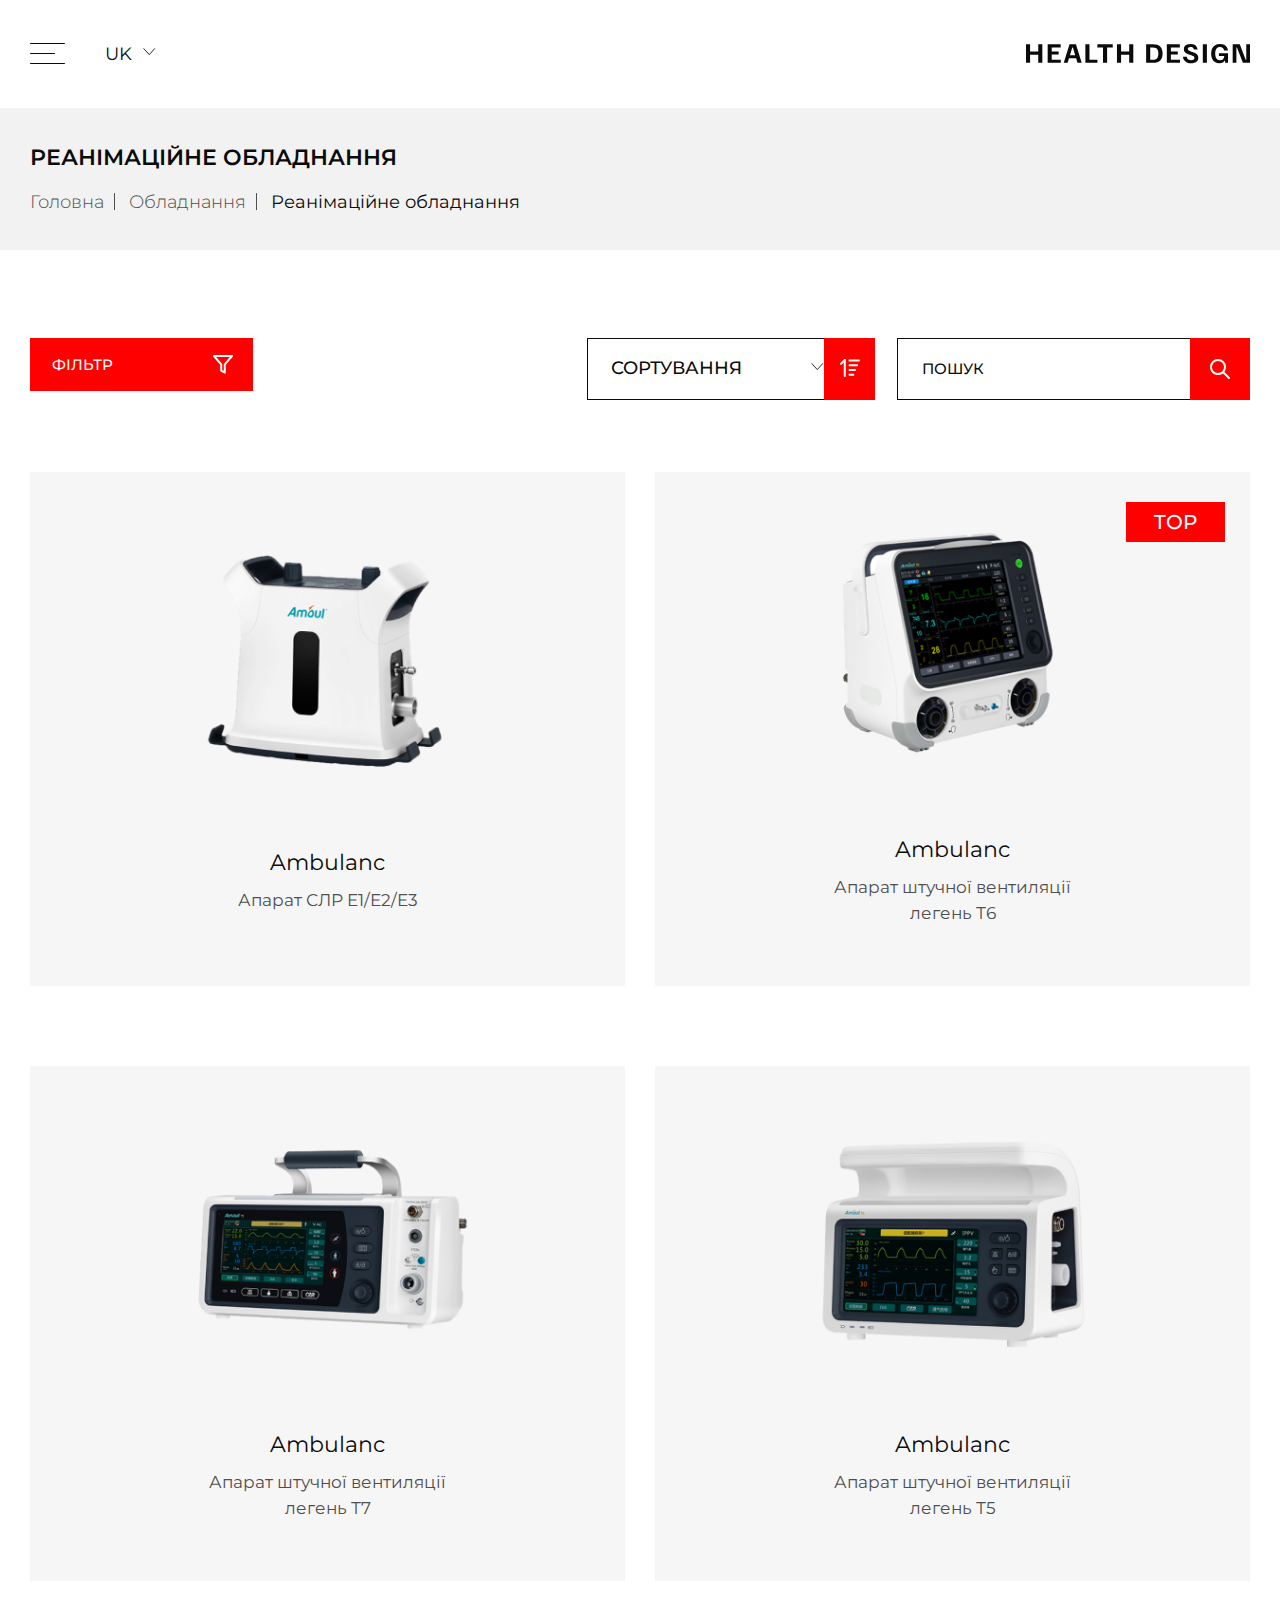
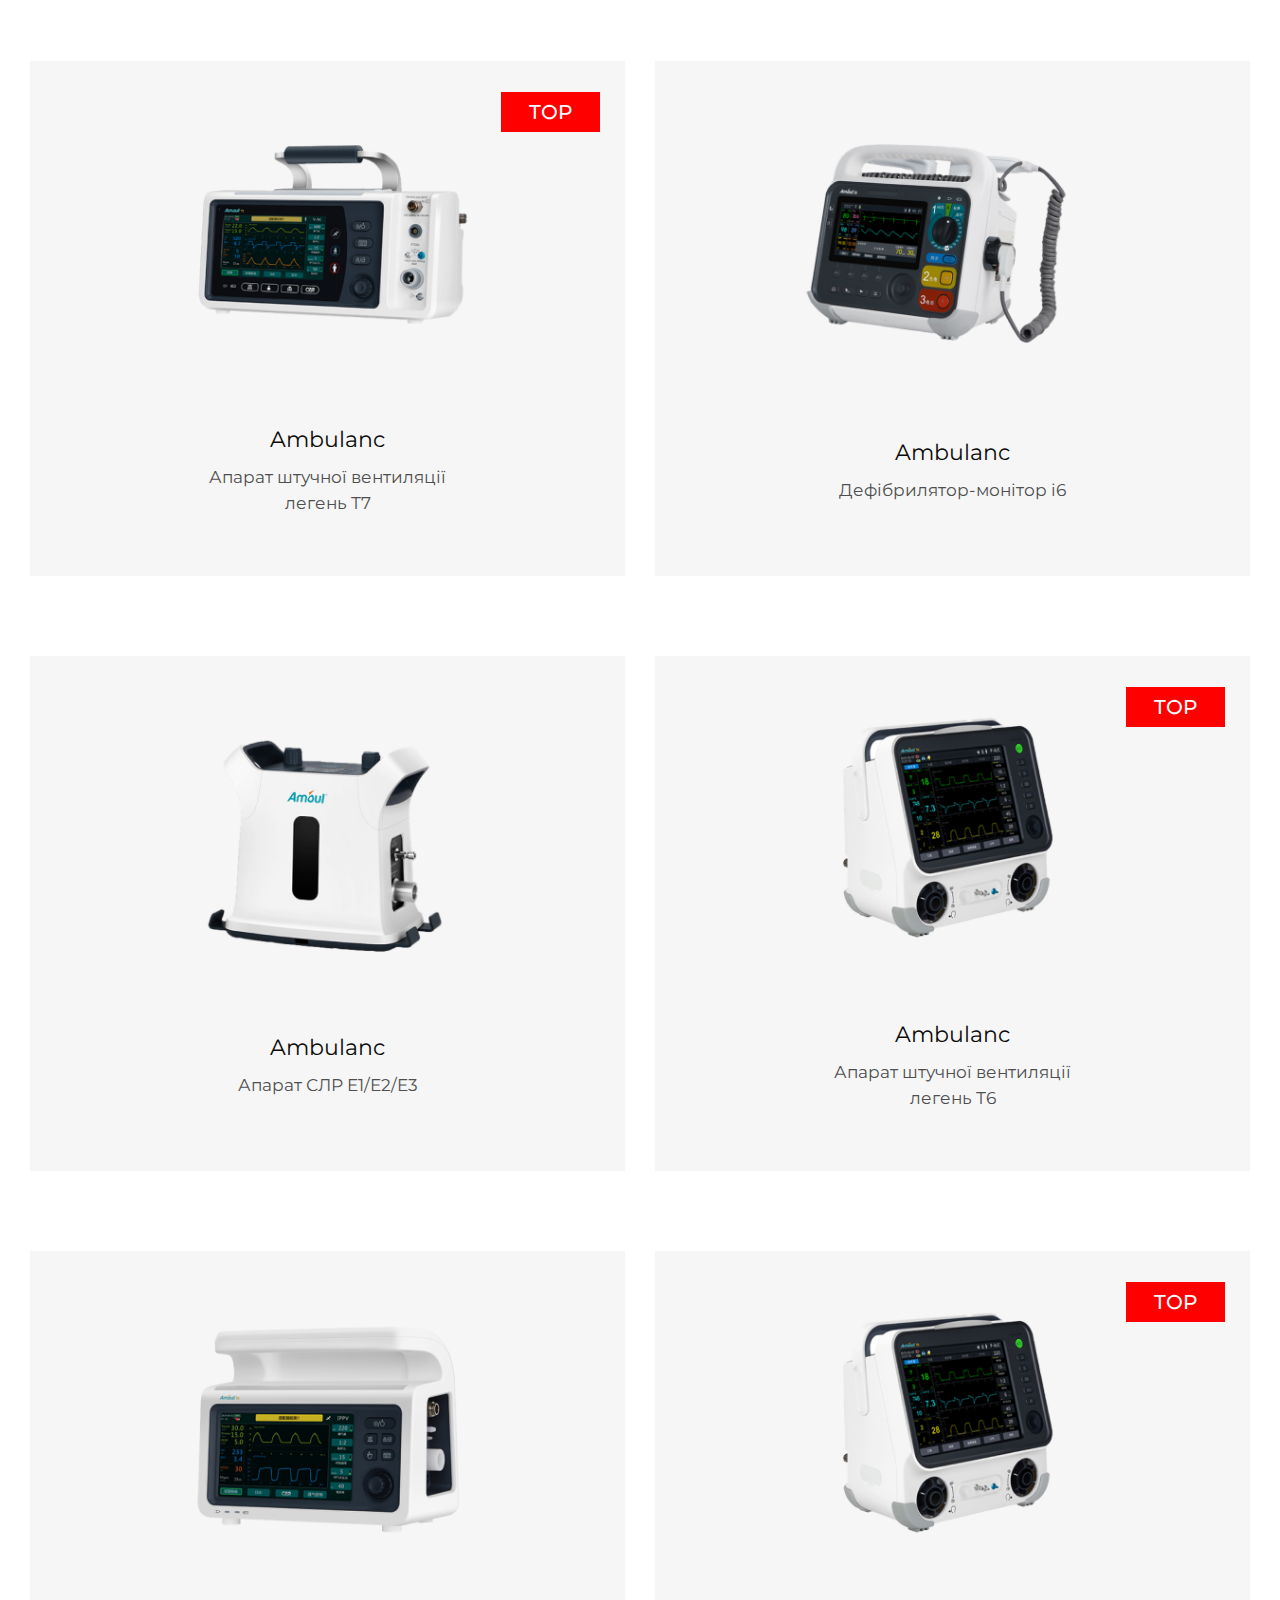
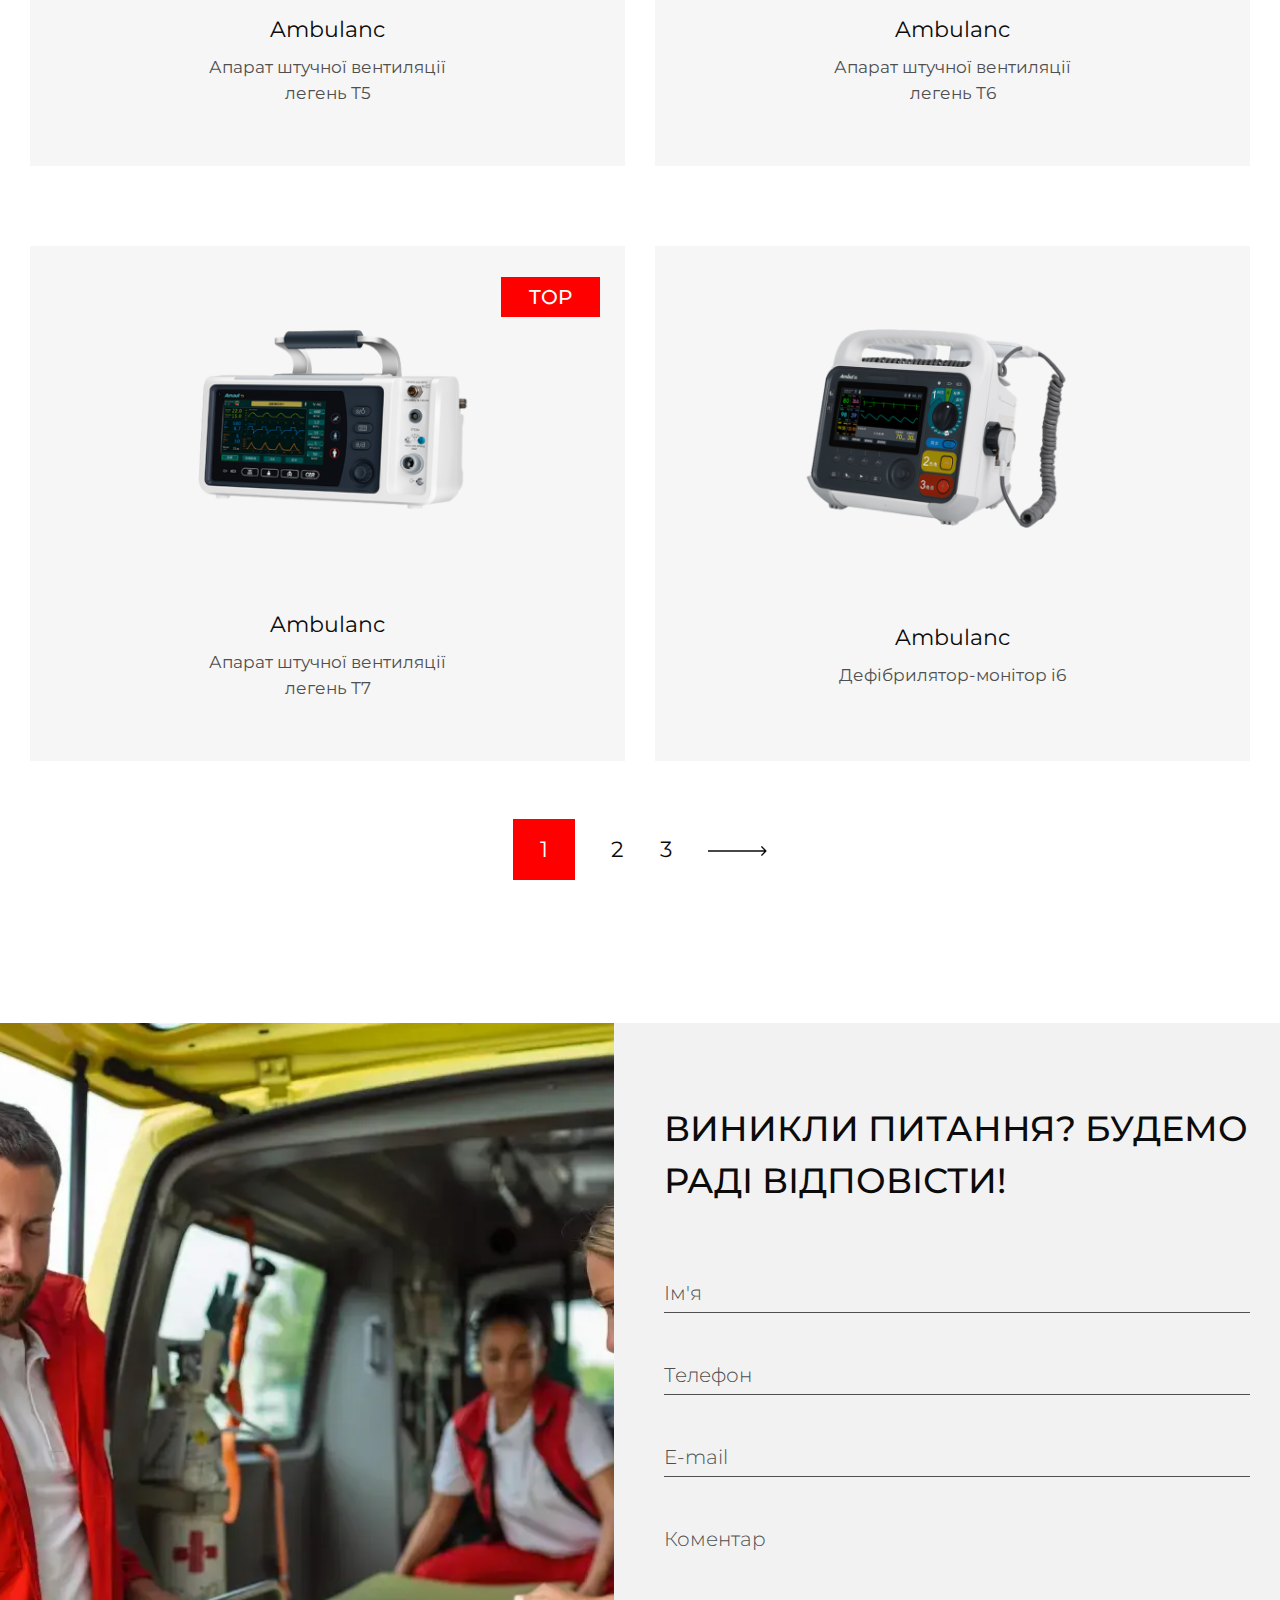
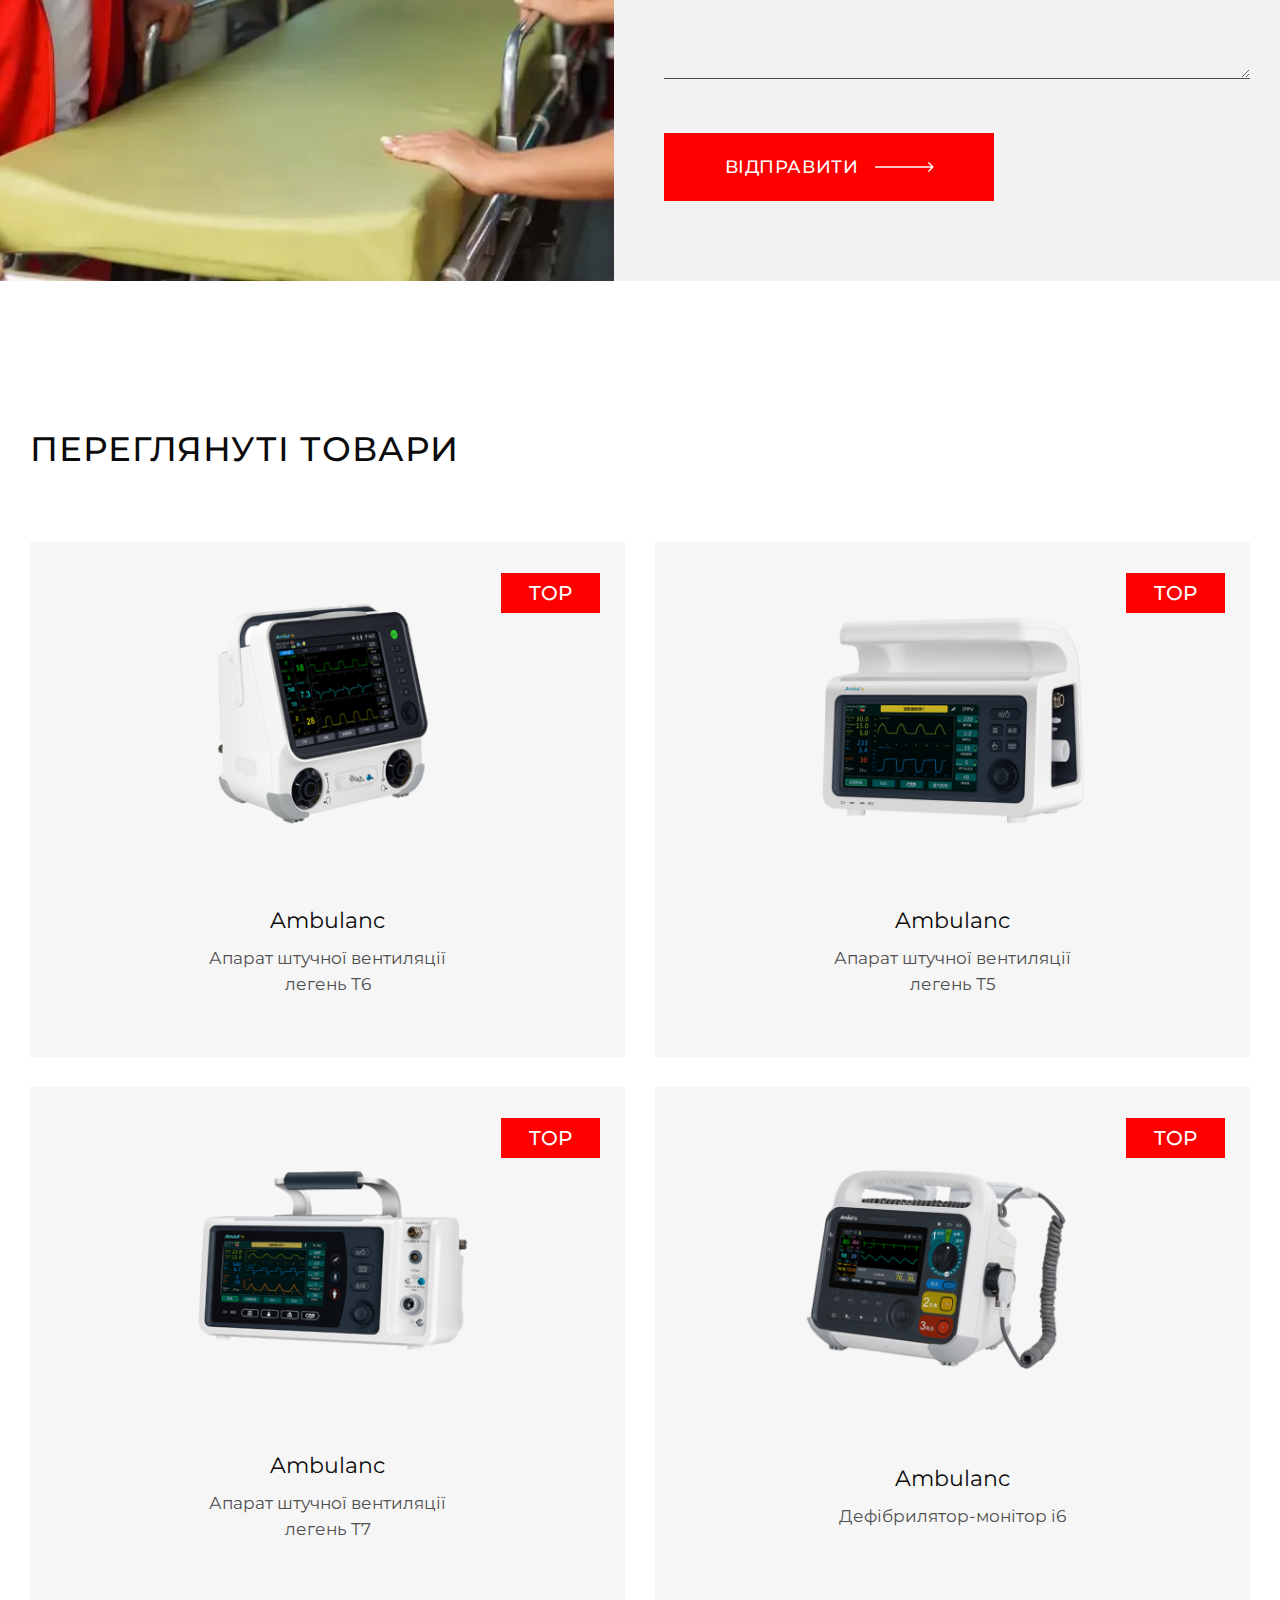
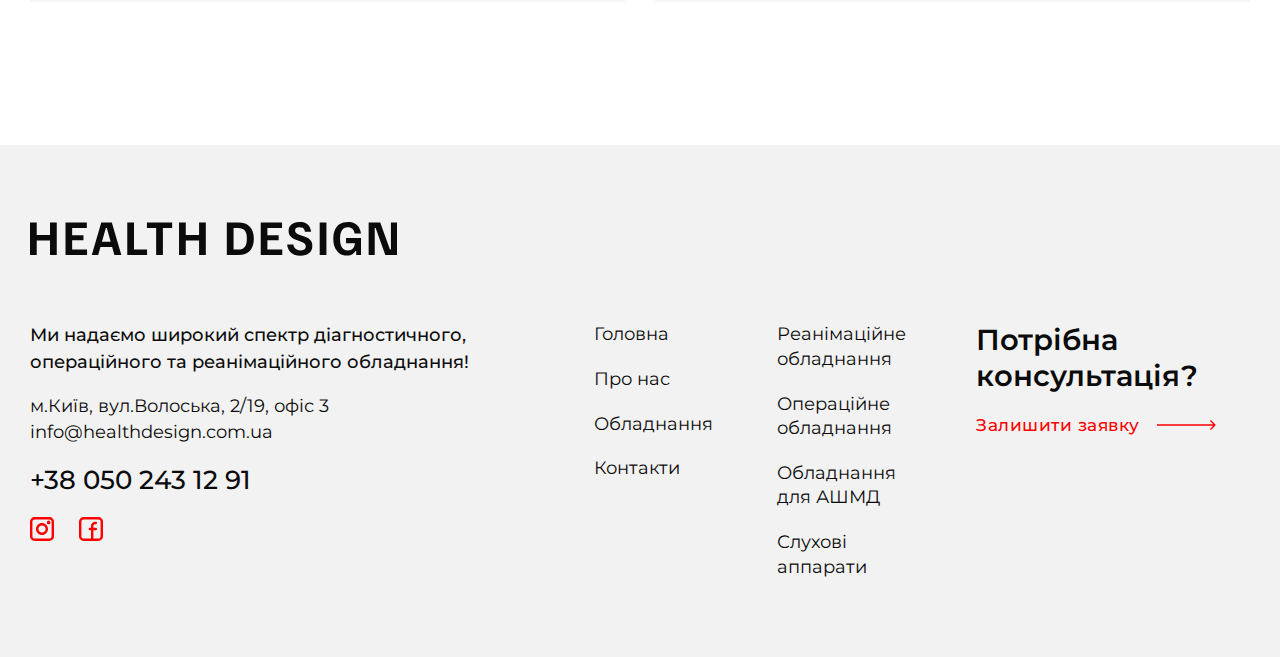
==== commit e78d903c: "Add files via upload" ====
--- a/catalog.html
+++ b/catalog.html
@@ -17,7 +17,7 @@
 
 <body>
 
-    <header class="header">
+    <header class="header" id="header">
         <div class="container">
             <div class="header__inner">
                 <button class="header__burger" type="button">
@@ -50,9 +50,9 @@
                             <ul class="menu-list__sublist menu-list-sublist">
                                 <li class="menu-list-sublist__item">
                                     <button class="menu-list-sublist__btn" type="button">
-                                        <span class="menu-list-sublist__btn-text" id="0">
+                                        <a class="menu-list-sublist__btn-text" id="0" href="#">
                                             Для АШМД
-                                        </span>
+                                        </a>
                                         <svg width="67" height="12" viewBox="0 0 67 12" fill="none"
                                             xmlns="http://www.w3.org/2000/svg">
                                             <path
@@ -85,9 +85,9 @@
                                 </li>
                                 <li class="menu-list-sublist__item">
                                     <button class="menu-list-sublist__btn" type="button">
-                                        <span class="menu-list-sublist__btn-text" id="1">
+                                        <a class="menu-list-sublist__btn-text" href="#" id="1">
                                             Операційне
-                                        </span>
+                                        </a>
                                         <svg width="67" height="12" viewBox="0 0 67 12" fill="none"
                                             xmlns="http://www.w3.org/2000/svg">
                                             <path
@@ -120,9 +120,9 @@
                                 </li>
                                 <li class="menu-list-sublist__item">
                                     <button class="menu-list-sublist__btn" type="button">
-                                        <span class="menu-list-sublist__btn-text" id="2">
+                                        <a class="menu-list-sublist__btn-text" href="#" id="2">
                                             Реанімаційне
-                                        </span>
+                                        </a>
                                         <svg width="67" height="12" viewBox="0 0 67 12" fill="none"
                                             xmlns="http://www.w3.org/2000/svg">
                                             <path
@@ -155,9 +155,9 @@
                                 </li>
                                 <li class="menu-list-sublist__item">
                                     <button class="menu-list-sublist__btn" type="button">
-                                        <span class="menu-list-sublist__btn-text" id="3">
+                                        <a class="menu-list-sublist__btn-text" href="#" id="3">
                                             Слухові апарати
-                                        </span>
+                                        </a>
                                         <svg width="67" height="12" viewBox="0 0 67 12" fill="none"
                                             xmlns="http://www.w3.org/2000/svg">
                                             <path
@@ -218,30 +218,12 @@
                         </svg>
                     </a>
                 </form>
-                <div class="header__lang header-lang">
-                    <div class="header-lang__top">
-                        <p class="header-lang__top-text header-lang__top-text--active" id="0">
-                            <span>
-                                UK
-                            </span>
-                        </p>
-                        <p class="header-lang__top-text" id="1">
-                            <span>
-                                RU
-                            </span>
-                        </p>
-                        <svg width="15" height="9" viewBox="0 0 15 9" fill="none" xmlns="http://www.w3.org/2000/svg">
-                            <path d="M13.7144 1L7.21436 8L0.714356 0.999999" stroke="#0B0B0B" />
-                        </svg>
-                    </div>
-                    <div class="header-lang__inner">
-                        <button class="header-lang__btn" type="button" id="0">
-                            UK
-                        </button>
-                        <button class="header-lang__btn" type="button" id="1">
-                            RU
-                        </button>
-                    </div>
+                <div class="header__lang header-lang custom-select">
+                    <select>
+                        <option value="0">UK</option>
+                        <option value="1">UK</option>
+                        <option value="2">RU</option>
+                    </select>
                 </div>
                 <a class="header__link" href="tel:+380502431291">
                     +38 050 243 12 91
@@ -1137,6 +1119,12 @@
                 </div>
             </form>
         </main>
+        <a class="arrow-up" href="#header">
+            <svg width="12" height="26" viewBox="0 0 12 26" fill="none" xmlns="http://www.w3.org/2000/svg">
+                <path d="M6.53033 0.469669C6.23744 0.176777 5.76256 0.176777 5.46967 0.469669L0.696698 5.24264C0.403805 5.53553 0.403805 6.01041 0.696698 6.3033C0.989592 6.59619 1.46447 6.59619 1.75736 6.3033L6 2.06066L10.2426 6.3033C10.5355 6.59619 11.0104 6.59619 11.3033 6.3033C11.5962 6.01041 11.5962 5.53553 11.3033 5.24264L6.53033 0.469669ZM6.75 26L6.75 1L5.25 1L5.25 26L6.75 26Z" fill="#0B0B0B"/>
+                </svg>
+                
+        </a>
         <footer class="footer">
             <div class="container">
                 <a class="footer__logo logo" href="#">
--- a/css/style.min.css
+++ b/css/style.min.css
@@ -1 +1 @@
-@font-face{font-family:"Muller";src:url("../fonts/MullerRegular.eot");src:local("☺"),url("../fonts/MullerRegular.woff") format("woff"),url("../fonts/MullerRegular.ttf") format("truetype");font-weight:400;font-style:normal}@font-face{font-family:"Muller";src:url("../fonts/MullerBold.eot");src:local("☺"),url("../fonts/MullerBold.woff") format("woff"),url("../fonts/MullerBold.ttf") format("truetype");font-weight:700;font-style:normal}*{padding:0;margin:0;border:0}*,*:before,*:after{-webkit-box-sizing:border-box;box-sizing:border-box}:focus,:active{outline:none}a:focus,a:active{outline:none}nav,footer,header,aside{display:block}html,body{height:100%;width:100%;font-size:100%;line-height:1;font-size:14px;-ms-text-size-adjust:100%;-moz-text-size-adjust:100%;-webkit-text-size-adjust:100%}input,button,textarea{font-family:inherit}input::-ms-clear{display:none}button{cursor:pointer}button::-moz-focus-inner{padding:0;border:0}a,a:visited{text-decoration:none}a:hover{text-decoration:none}ul li{list-style:none}img{vertical-align:top}h1,h2,h3,h4,h5,h6{font-size:inherit;font-weight:400}button{background:unset}html,body{height:100%;background:#fff;font-family:"Montserrat",sans-serif}.wrapper{display:-webkit-box;display:-ms-flexbox;display:flex;-webkit-box-orient:vertical;-webkit-box-direction:normal;-ms-flex-direction:column;flex-direction:column;min-height:100%}.main{-webkit-box-flex:1;-ms-flex:1 0 auto;flex:1 0 auto}.footer{-webkit-box-flex:0;-ms-flex:0 0 auto;flex:0 0 auto}.container{max-width:1675px;margin:0 auto;padding:0 30px}.big-container{max-width:1920px;margin:0 auto;padding:0}.btn{padding:22px 48px;background:#fe0000;display:-webkit-box;display:-ms-flexbox;display:flex;-webkit-box-pack:center;-ms-flex-pack:center;justify-content:center;-webkit-box-align:center;-ms-flex-align:center;align-items:center;font-weight:500;font-size:20px;line-height:24px;text-align:center;letter-spacing:.03em;text-transform:uppercase;gap:15px;gap:15px;color:#fff;border:1px solid rgba(0,0,0,0);-webkit-transition:border .3s,background .3s,color .3s,max-width .3s;-o-transition:border .3s,background .3s,color .3s,max-width .3s;transition:border .3s,background .3s,color .3s,max-width .3s}@media(max-width: 1920px){.btn{font-size:calc(16px + 4 * ((100vw - 375px) / 1545))}}@media(max-width: 1920px){.btn{line-height:calc(20px + 4 * ((100vw - 375px) / 1545))}}@media(max-width: 1920px){.btn{gap:calc(20px + -5 * ((100vw - 375px) / 1545))}}.btn:hover{border:1px solid #fe0000;background:rgba(0,0,0,0);color:#fe0000}.btn:hover svg{-webkit-transform:translateX(10px);-ms-transform:translateX(10px);transform:translateX(10px)}.btn:hover svg path{fill:#fe0000}.btn svg{-webkit-transition:-webkit-transform .3s;transition:-webkit-transform .3s;-o-transition:transform .3s;transition:transform .3s;transition:transform .3s, -webkit-transform .3s;width:65px}@media(max-width: 1920px){.btn svg{width:calc(50px + 15 * ((100vw - 375px) / 1545))}}.btn svg path{-webkit-transition:fill .3s;-o-transition:fill .3s;transition:fill .3s}.link{font-weight:500;font-size:18px;line-height:27px;gap:15px;letter-spacing:.03em;display:-webkit-box;display:-ms-flexbox;display:flex;-webkit-box-align:center;-ms-flex-align:center;align-items:center;color:#fe0000}@media(max-width: 1920px){.link{font-size:calc(16px + 2 * ((100vw - 375px) / 1545))}}@media(max-width: 1920px){.link{line-height:calc(24px + 3 * ((100vw - 375px) / 1545))}}@media(max-width: 1920px){.link{gap:calc(20px + -5 * ((100vw - 375px) / 1545))}}.link span{position:relative}.link span::before{content:"";position:absolute;width:0%;height:1px;bottom:-2px;left:0;background:#fe0000;-webkit-transition:width .3s;-o-transition:width .3s;transition:width .3s}.link:hover span::before{width:100%}.link:hover svg{-webkit-transform:translateX(10px);-ms-transform:translateX(10px);transform:translateX(10px)}.link svg{width:65px;-webkit-transition:-webkit-transform .3s;transition:-webkit-transform .3s;-o-transition:transform .3s;transition:transform .3s;transition:transform .3s, -webkit-transform .3s}@media(max-width: 1920px){.link svg{width:calc(50px + 15 * ((100vw - 375px) / 1545))}}.fancybox__content>.carousel__button.is-close{top:40px;right:45px;width:42px;height:42px;background-image:url(../images/close-icon.svg)}@media(max-width: 1920px){.fancybox__content>.carousel__button.is-close{top:calc(30px + 10 * ((100vw - 375px) / 1545))}}@media(max-width: 1920px){.fancybox__content>.carousel__button.is-close{right:calc(30px + 15 * ((100vw - 375px) / 1545))}}.fancybox__content>.carousel__button.is-close svg{display:none}.fancybox__content :focus:not(.carousel__button.is-close){outline:unset}.carousel__button{-webkit-transition:-webkit-transform .3s;transition:-webkit-transform .3s;-o-transition:transform .3s;transition:transform .3s;transition:transform .3s, -webkit-transform .3s}.carousel__button:hover{-webkit-transform:rotate(90deg);-ms-transform:rotate(90deg);transform:rotate(90deg)}.fancybox__slide{padding:20px 10px}.header{position:relative;padding-top:50px;padding-bottom:50px;z-index:50}@media(max-width: 1920px){.header{padding-top:calc(25px + 25 * ((100vw - 375px) / 1545))}}@media(max-width: 1920px){.header{padding-bottom:calc(25px + 25 * ((100vw - 375px) / 1545))}}.header__burger{display:none}.header__inner{display:-webkit-box;display:-ms-flexbox;display:flex;-webkit-box-align:center;-ms-flex-align:center;align-items:center;-webkit-box-pack:justify;-ms-flex-pack:justify;justify-content:space-between;gap:50px}.header__logo{margin-left:auto;margin-right:auto;width:250px;height:22px}@media(max-width: 1920px){.header__logo{width:calc(188px + 62 * ((100vw - 375px) / 1545))}}@media(max-width: 1920px){.header__logo{height:calc(18px + 4 * ((100vw - 375px) / 1545))}}.header__logo img{width:100%;height:100%}.header__form{display:-webkit-box;display:-ms-flexbox;display:flex;-webkit-box-align:center;-ms-flex-align:center;align-items:center;position:relative}.header__form-btn{width:24px;height:24px;position:absolute;right:0;top:50%;-webkit-transform:translateY(-50%);-ms-transform:translateY(-50%);transform:translateY(-50%);z-index:2;-webkit-transition:-webkit-transform .3s;transition:-webkit-transform .3s;-o-transition:transform .3s;transition:transform .3s;transition:transform .3s, -webkit-transform .3s}.header__form-input{display:none}.header__link{font-weight:500;font-size:24px;line-height:36px;color:#0b0b0b;letter-spacing:.02em;position:relative}.header__link::before{content:"";position:absolute;width:0%;height:1px;bottom:-2px;left:0;background:#0b0b0b;-webkit-transition:width .3s;-o-transition:width .3s;transition:width .3s}.header__link:hover::before{width:100%}.menu-list{display:-webkit-box;display:-ms-flexbox;display:flex;gap:45px;-webkit-box-align:center;-ms-flex-align:center;align-items:center}.menu-list__item{position:relative}.menu-list__item--active .menu-list-sublist{display:-webkit-box;display:-ms-flexbox;display:flex}.menu-list__item--active .menu-list__btn svg{-webkit-transform:rotate(180deg);-ms-transform:rotate(180deg);transform:rotate(180deg)}.menu-list__link{font-size:20px;line-height:30px;color:#0b0b0b;position:relative}.menu-list__link::before{content:"";position:absolute;width:0%;height:1px;bottom:-2px;left:0;background:#0b0b0b;-webkit-transition:width .3s;-o-transition:width .3s;transition:width .3s}.menu-list__link:hover::before{width:100%}.menu-list__btn{font-size:20px;line-height:30px;color:#0b0b0b;display:-webkit-box;display:-ms-flexbox;display:flex;-webkit-box-align:center;-ms-flex-align:center;align-items:center;gap:10px;-ms-grid-column-align:center;justify-self:center;position:relative}.menu-list__btn::before{content:"";position:absolute;width:0%;height:1px;bottom:-2px;left:0;background:#0b0b0b;-webkit-transition:width .3s;-o-transition:width .3s;transition:width .3s}.menu-list__btn:hover::before{width:100%}.menu-list-sublist{position:absolute;background:#fff;width:390px;padding:60px 40px 110px 55px;-webkit-box-orient:vertical;-webkit-box-direction:normal;-ms-flex-direction:column;flex-direction:column;gap:25px;top:50px;display:none}.menu-list-sublist__item{-webkit-transition:-webkit-transform .3s;transition:-webkit-transform .3s;-o-transition:transform .3s;transition:transform .3s;transition:transform .3s, -webkit-transform .3s;position:relative}.menu-list-sublist__item::before{content:"";width:62px;height:12px;position:absolute;right:55px;top:50%;-webkit-transform:translateY(-50%);-ms-transform:translateY(-50%);transform:translateY(-50%);background-image:url(../images/link-arrow-red.svg);background-repeat:no-repeat;background-size:contain;opacity:0;-webkit-transition:opacity .3s;-o-transition:opacity .3s;transition:opacity .3s}.menu-list-sublist__item--active{-webkit-transform:translateX(30px);-ms-transform:translateX(30px);transform:translateX(30px)}.menu-list-sublist__item--active::before{opacity:1}.menu-list-sublist__item--active span{color:#fe0000}.menu-list-sublist__btn{font-weight:300;font-size:20px;line-height:30px;cursor:default}.menu-list-sublist__btn-text{cursor:pointer;color:#0b0b0b;-webkit-transition:color .3s;-o-transition:color .3s;transition:color .3s}.menu-list-sublist__btn-text:hover{color:#fe0000}.menu-list-sublist__list{position:absolute;right:-335px;width:335px;background:#fff;padding:50px 50px 60px 50px;display:-webkit-box;display:-ms-flexbox;display:flex;-webkit-box-orient:vertical;-webkit-box-direction:normal;-ms-flex-direction:column;flex-direction:column;gap:25px;display:none;top:-50px}.menu-list-sublist__list--active{display:-webkit-box;display:-ms-flexbox;display:flex}.menu-list-sublist__list-link{font-size:20px;line-height:30px;color:#0b0b0b;-webkit-transition:color .3s;-o-transition:color .3s;transition:color .3s}.menu-list-sublist__list-link:hover{color:#fe0000}.header-lang__top{display:-webkit-box;display:-ms-flexbox;display:flex;-webkit-box-align:center;-ms-flex-align:center;align-items:center;gap:8px;cursor:pointer}.header-lang__top-text{display:none;font-size:20px;line-height:30px;color:#0b0b0b;position:relative}@media(max-width: 1920px){.header-lang__top-text{font-size:calc(16px + 4 * ((100vw - 375px) / 1545))}}@media(max-width: 1920px){.header-lang__top-text{line-height:calc(28px + 2 * ((100vw - 375px) / 1545))}}.header-lang__top-text::before{content:"";position:absolute;width:0%;height:1px;bottom:-2px;left:0;background:#0b0b0b;-webkit-transition:width .3s;-o-transition:width .3s;transition:width .3s}.header-lang__top-text:hover::before{width:100%}.header-lang__top-text--active{display:block}.header-lang__inner{display:none}.header-lang__btn{font-size:20px;line-height:30px;color:#0b0b0b;-webkit-transition:color .3s;-o-transition:color .3s;transition:color .3s}@media(max-width: 1920px){.header-lang__btn{font-size:calc(16px + 4 * ((100vw - 375px) / 1545))}}@media(max-width: 1920px){.header-lang__btn{line-height:calc(28px + 2 * ((100vw - 375px) / 1545))}}.header-lang__btn:hover{color:#fe0000}.header-lang--active{position:relative}.header-lang--active svg{-webkit-transform:rotate(180deg);-ms-transform:rotate(180deg);transform:rotate(180deg)}.header-lang--active .header-lang__inner{display:-webkit-box;display:-ms-flexbox;display:flex;position:absolute;top:100%;width:200%;left:-20px;right:-20px;padding:15px 20px;-webkit-box-align:start;-ms-flex-align:start;align-items:flex-start;background:#fff;gap:10px;-webkit-box-orient:vertical;-webkit-box-direction:normal;-ms-flex-direction:column;flex-direction:column}.section-top{margin-bottom:200px}@media(max-width: 1920px){.section-top{margin-bottom:calc(70px + 130 * ((100vw - 375px) / 1545))}}.section-top-swiper{width:100%}.section-top-swiper .swiper-pagination-bullet{width:100px !important;height:50px !important;-webkit-box-pack:end;-ms-flex-pack:end;justify-content:flex-end}.section-top-swiper .swiper-pagination{display:-webkit-box;display:-ms-flexbox;display:flex;width:160px !important;right:0 !important;left:unset;-webkit-box-pack:center;-ms-flex-pack:center;justify-content:center;height:100%;gap:30px;padding-top:250px;-webkit-box-orient:vertical;-webkit-box-direction:normal;-ms-flex-direction:column;flex-direction:column;padding-right:60px}.section-top-swiper .swiper-pagination span{background:unset;width:unset;height:unset;font-size:24px;line-height:36px;color:#fff;opacity:1 !important;display:-webkit-box;display:-ms-flexbox;display:flex;-webkit-box-align:center;-ms-flex-align:center;align-items:center;gap:25px;position:relative;-webkit-transform:translateX(25%);-ms-transform:translateX(25%);transform:translateX(25%);-webkit-transition:color .3s;-o-transition:color .3s;transition:color .3s}.section-top-swiper .swiper-pagination span span{opacity:0;height:2px;width:0px;min-width:0px;background:#fe0000;-webkit-transform:translateX(6px);-ms-transform:translateX(6px);transform:translateX(6px);-webkit-transition:width .3s;-o-transition:width .3s;transition:width .3s}.section-top-swiper .swiper-pagination span:hover{color:#fe0000}.section-top-swiper .swiper-pagination-bullet-active{font-size:32px !important;line-height:48px !important;color:#fe0000 !important;-webkit-transform:translateX(0) !important;-ms-transform:translateX(0) !important;transform:translateX(0) !important}.section-top-swiper .swiper-pagination-bullet-active span{width:40px !important}.section-top-slide-box{min-height:945px;position:relative;display:-webkit-box;display:-ms-flexbox;display:flex;-webkit-box-align:center;-ms-flex-align:center;align-items:center}@media(max-width: 1920px){.section-top-slide-box{min-height:calc(575px + 370 * ((100vw - 375px) / 1545))}}.section-top-slide-box .container{width:100%}.section-top-slide-box__img{position:absolute;top:0;bottom:0;left:0;right:0;width:100%;height:100%;-o-object-fit:cover;object-fit:cover;z-index:-1}.section-top-slide-box__inner{max-width:850px}.section-top-slide-box__title{font-weight:600;color:#fff;font-size:100px;line-height:150px;margin-bottom:0px}@media(max-width: 1920px){.section-top-slide-box__title{font-size:calc(36px + 64 * ((100vw - 375px) / 1545))}}@media(max-width: 1920px){.section-top-slide-box__title{line-height:calc(54px + 96 * ((100vw - 375px) / 1545))}}@media(max-width: 1920px){.section-top-slide-box__title{margin-bottom:calc(6px + -6 * ((100vw - 375px) / 1545))}}.section-top-slide-box__text{font-weight:500;color:#fff;max-width:600px;font-size:28px;line-height:42px;margin-bottom:70px}@media(max-width: 1920px){.section-top-slide-box__text{max-width:calc(320px + 280 * ((100vw - 375px) / 1545))}}@media(max-width: 1920px){.section-top-slide-box__text{font-size:calc(16px + 12 * ((100vw - 375px) / 1545))}}@media(max-width: 1920px){.section-top-slide-box__text{line-height:calc(24px + 18 * ((100vw - 375px) / 1545))}}@media(max-width: 1920px){.section-top-slide-box__text{margin-bottom:calc(86px + -16 * ((100vw - 375px) / 1545))}}.section-top-slide-box__link{max-width:280px}.section-top-slide-box__link:hover{max-width:320px}.about{margin-bottom:150px}@media(max-width: 1920px){.about{margin-bottom:calc(60px + 90 * ((100vw - 375px) / 1545))}}.about__inner{-webkit-box-pack:end;-ms-flex-pack:end;justify-content:flex-end;padding-left:30px;display:-webkit-box;display:-ms-flexbox;display:flex;gap:70px;-webkit-box-align:center;-ms-flex-align:center;align-items:center}@media(max-width: 1920px){.about__inner{gap:calc(60px + 10 * ((100vw - 375px) / 1545))}}.about__content{width:100%}.about__img{width:100%;max-width:960px;height:550px;max-height:550px}@media(max-width: 1920px){.about__img{height:calc(295px + 255 * ((100vw - 375px) / 1545))}}@media(max-width: 1920px){.about__img{max-height:calc(295px + 255 * ((100vw - 375px) / 1545))}}.about__img-image{width:100%;height:100%;-o-object-fit:cover;object-fit:cover}.about-content{display:-webkit-box;display:-ms-flexbox;display:flex;-webkit-box-orient:vertical;-webkit-box-direction:normal;-ms-flex-direction:column;flex-direction:column;-webkit-box-align:start;-ms-flex-align:start;align-items:flex-start;max-width:740px}.about-content__top{margin-bottom:35px}@media(max-width: 1920px){.about-content__top{margin-bottom:calc(30px + 5 * ((100vw - 375px) / 1545))}}.about-content__text{margin-bottom:60px;font-weight:300;font-size:20px;line-height:30px;color:#0b0b0b;max-width:735px}@media(max-width: 1920px){.about-content__text{margin-bottom:calc(23px + 37 * ((100vw - 375px) / 1545))}}@media(max-width: 1920px){.about-content__text{font-size:calc(14px + 6 * ((100vw - 375px) / 1545))}}@media(max-width: 1920px){.about-content__text{line-height:calc(21px + 9 * ((100vw - 375px) / 1545))}}.heading-top{display:-webkit-box;display:-ms-flexbox;display:flex;-webkit-box-align:center;-ms-flex-align:center;align-items:center;gap:100px}@media(max-width: 1920px){.heading-top{gap:calc(50px + 50 * ((100vw - 375px) / 1545))}}.heading-top__title{font-weight:700;font-size:64px;line-height:96px;color:#0b0b0b;letter-spacing:.03em;text-transform:uppercase}@media(max-width: 1920px){.heading-top__title{font-size:calc(30px + 34 * ((100vw - 375px) / 1545))}}@media(max-width: 1920px){.heading-top__title{line-height:calc(45px + 51 * ((100vw - 375px) / 1545))}}.heading-top__text{font-size:20px;line-height:30px;letter-spacing:.3em;text-transform:uppercase;color:#fe0000;max-width:270px;position:relative}@media(max-width: 1920px){.heading-top__text{font-size:calc(16px + 4 * ((100vw - 375px) / 1545))}}@media(max-width: 1920px){.heading-top__text{line-height:calc(24px + 6 * ((100vw - 375px) / 1545))}}.heading-top__text::before{content:"";width:1px;height:100%;position:absolute;left:-51px;left:-51px;background:#0b0b0b}@media(max-width: 1920px){.heading-top__text::before{left:calc(-25px + -26 * ((100vw - 375px) / 1545))}}.advantages{margin-bottom:180px}@media(max-width: 1920px){.advantages{margin-bottom:calc(90px + 90 * ((100vw - 375px) / 1545))}}.advantages__inner{max-width:1430px;margin-left:auto;margin-right:auto;display:-webkit-box;display:-ms-flexbox;display:flex;-webkit-box-pack:justify;-ms-flex-pack:justify;justify-content:space-between;width:100%;gap:30px}.advantages__item{max-width:260px}.advantages__item-text{font-size:20px;line-height:24px;color:#0b0b0b}@media(max-width: 1920px){.advantages__item-text{font-size:calc(14px + 6 * ((100vw - 375px) / 1545))}}@media(max-width: 1920px){.advantages__item-text{line-height:calc(24px + 0 * ((100vw - 375px) / 1545))}}.advantages__item-text br{display:none}.advantages__item-text span{width:165px;min-width:165px;display:inline-block;margin-left:15px;font-weight:600;font-size:128px;line-height:125px;text-align:center;text-transform:uppercase;color:#fe0000}@media(max-width: 1920px){.advantages__item-text span{font-size:calc(80px + 48 * ((100vw - 375px) / 1545))}}@media(max-width: 1920px){.advantages__item-text span{line-height:calc(97px + 28 * ((100vw - 375px) / 1545))}}.advantages__item-count{font-weight:600;font-size:128px;line-height:156px;text-align:center;text-transform:uppercase;color:#fe0000}.equipment{margin-bottom:180px}@media(max-width: 1920px){.equipment{margin-bottom:calc(90px + 90 * ((100vw - 375px) / 1545))}}.equipment__top{-webkit-box-pack:center;-ms-flex-pack:center;justify-content:center;margin-bottom:105px}@media(max-width: 1920px){.equipment__top{margin-bottom:calc(50px + 55 * ((100vw - 375px) / 1545))}}.equipment__inner{display:-ms-grid;display:grid;-ms-grid-columns:1fr 1fr;grid-template-columns:1fr 1fr;gap:30px}.equipment__wrapper{display:-webkit-box;display:-ms-flexbox;display:flex;-webkit-box-orient:vertical;-webkit-box-direction:normal;-ms-flex-direction:column;flex-direction:column;gap:30px}.equipment .heading-top__text{max-width:320px}@media(max-width: 1920px){.equipment .heading-top__text{max-width:calc(260px + 60 * ((100vw - 375px) / 1545))}}.equipment-item{position:relative}.equipment-item:nth-child(2){max-height:450px}.equipment-item:nth-child(3){max-height:450px}.equipment-item:hover .equipment-item__box{opacity:1}.equipment-item:last-child{margin-top:-190px}@media(max-width: 1920px){.equipment-item:last-child{margin-top:calc(-58px + -132 * ((100vw - 375px) / 1545))}}.equipment-item__img{position:relative;width:100%}.equipment-item__img-image{width:100%;height:100%;-o-object-fit:cover;object-fit:cover}.equipment-item__box{display:-webkit-box;display:-ms-flexbox;display:flex;-webkit-box-orient:vertical;-webkit-box-direction:normal;-ms-flex-direction:column;flex-direction:column;-webkit-box-align:start;-ms-flex-align:start;align-items:flex-start;position:absolute;top:0;bottom:0;left:0;right:0;width:100%;height:100%;padding-top:40px;padding-right:70px;padding-bottom:40px;padding-left:70px;background:rgba(11,11,11,.6);opacity:0;-webkit-transition:opacity .3s;-o-transition:opacity .3s;transition:opacity .3s}@media(max-width: 1920px){.equipment-item__box{padding-top:calc(20px + 20 * ((100vw - 375px) / 1545))}}@media(max-width: 1920px){.equipment-item__box{padding-right:calc(30px + 40 * ((100vw - 375px) / 1545))}}@media(max-width: 1920px){.equipment-item__box{padding-bottom:calc(20px + 20 * ((100vw - 375px) / 1545))}}@media(max-width: 1920px){.equipment-item__box{padding-left:calc(30px + 40 * ((100vw - 375px) / 1545))}}.equipment-item__box-count{font-weight:500;font-size:140px;line-height:160px;text-transform:uppercase;color:#fff}@media(max-width: 1920px){.equipment-item__box-count{font-size:calc(64px + 76 * ((100vw - 375px) / 1545))}}@media(max-width: 1920px){.equipment-item__box-count{line-height:calc(80px + 80 * ((100vw - 375px) / 1545))}}.equipment-item__box-text{font-weight:600;font-size:40px;line-height:60px;color:#fff;margin-bottom:20px}@media(max-width: 1920px){.equipment-item__box-text{font-size:calc(20px + 20 * ((100vw - 375px) / 1545))}}@media(max-width: 1920px){.equipment-item__box-text{line-height:calc(30px + 30 * ((100vw - 375px) / 1545))}}.equipment-item__box-details{font-weight:500;font-size:18px;line-height:27px;display:-webkit-box;display:-ms-flexbox;display:flex;-webkit-box-align:center;-ms-flex-align:center;align-items:center;gap:15px;color:#fff;letter-spacing:.03em}.equipment-item__box-details span::before{background:#fff}.equipment-item:last-child{margin-top:unset}.equipment-item:nth-child(2){max-height:unset}.projects{position:relative;margin-bottom:180px}@media(max-width: 1920px){.projects{margin-bottom:calc(90px + 90 * ((100vw - 375px) / 1545))}}.projects__slider-wrapper{margin-right:-30px}.projects__inner{display:-webkit-box;display:-ms-flexbox;display:flex;-webkit-box-orient:vertical;-webkit-box-direction:normal;-ms-flex-direction:column;flex-direction:column;-webkit-box-align:end;-ms-flex-align:end;align-items:flex-end;position:relative;z-index:100;padding:0 30px}.projects__wrapper{width:100%;max-width:1735px}.projects .big-container{position:relative}.projects__top{margin-bottom:35px}@media(max-width: 1920px){.projects__top{margin-bottom:calc(30px + 5 * ((100vw - 375px) / 1545))}}.projects__top .heading-top__text{max-width:390px}.projects__text{font-weight:300;font-size:20px;line-height:30px;margin-bottom:30px;color:#0b0b0b;max-width:800px}@media(max-width: 1920px){.projects__text{font-size:calc(14px + 6 * ((100vw - 375px) / 1545))}}@media(max-width: 1920px){.projects__text{line-height:calc(21px + 9 * ((100vw - 375px) / 1545))}}@media(max-width: 1920px){.projects__text{margin-bottom:calc(50px + -20 * ((100vw - 375px) / 1545))}}.projects__btn{margin-bottom:80px}.projects .swiper-pagination-bullet{width:100px !important;height:50px !important;-webkit-box-pack:end;-ms-flex-pack:end;justify-content:flex-end}.projects .swiper-pagination{-webkit-transform:translateY(20px);-ms-transform:translateY(20px);transform:translateY(20px);left:150px;display:-webkit-box;display:-ms-flexbox;display:flex;width:160px !important;-webkit-box-pack:end;-ms-flex-pack:end;justify-content:flex-end;height:100%;gap:30px;padding-top:250px;-webkit-box-orient:vertical;-webkit-box-direction:normal;-ms-flex-direction:column;flex-direction:column;padding-right:60px}@media(max-width: 1950px){.projects .swiper-pagination{left:calc(30px + 120 * ((100vw - 1830px) / 120))}}.projects .swiper-pagination span{background:unset;width:unset;height:unset;font-size:24px;line-height:36px;color:#0b0b0b;opacity:1 !important;display:-webkit-box;display:-ms-flexbox;display:flex;-webkit-box-align:center;-ms-flex-align:center;align-items:center;gap:25px;position:relative;-webkit-transform:translateX(25%);-ms-transform:translateX(25%);transform:translateX(25%);-webkit-transition:color .3s;-o-transition:color .3s;transition:color .3s}.projects .swiper-pagination span span{opacity:0;height:2px;width:0px;min-width:0px;background:#fe0000;-webkit-transform:translateX(6px);-ms-transform:translateX(6px);transform:translateX(6px);-webkit-transition:width .3s;-o-transition:width .3s;transition:width .3s}.projects .swiper-pagination span:hover{color:#fe0000}.projects .swiper-pagination-bullet-active{font-size:32px !important;line-height:48px !important;color:#fe0000 !important;-webkit-transform:translateX(0) !important;-ms-transform:translateX(0) !important;transform:translateX(0) !important}.projects .swiper-pagination-bullet-active span{width:40px !important}.projects-swiper{width:100%;max-width:1630px;margin-left:unset !important;min-height:640px}@media(max-width: 1920px){.projects-swiper{min-height:calc(250px + 390 * ((100vw - 375px) / 1545))}}.projects-slide{height:100%;min-height:640px}@media(max-width: 1920px){.projects-slide{min-height:calc(250px + 390 * ((100vw - 375px) / 1545))}}.projects-slide__img{width:100%;-o-object-fit:cover;object-fit:cover;height:100%;min-height:640px}@media(max-width: 1920px){.projects-slide__img{min-height:calc(250px + 390 * ((100vw - 375px) / 1545))}}.partners{margin-bottom:180px}@media(max-width: 1920px){.partners{margin-bottom:calc(90px + 90 * ((100vw - 375px) / 1545))}}.partners__top{-webkit-box-pack:center;-ms-flex-pack:center;justify-content:center;margin-bottom:35px}@media(max-width: 1920px){.partners__top{margin-bottom:calc(30px + 5 * ((100vw - 375px) / 1545))}}.partners__text{margin-bottom:80px;font-weight:300;font-size:20px;line-height:30px;color:#0b0b0b;max-width:795px;text-align:center;margin-left:auto;margin-right:auto}@media(max-width: 1920px){.partners__text{margin-bottom:calc(50px + 30 * ((100vw - 375px) / 1545))}}@media(max-width: 1920px){.partners__text{font-size:calc(14px + 6 * ((100vw - 375px) / 1545))}}@media(max-width: 1920px){.partners__text{line-height:calc(21px + 9 * ((100vw - 375px) / 1545))}}.partners .heading-top__text{max-width:300px}.partners-swiper{width:100%;padding-top:125px;padding-bottom:115px;background:rgba(217,217,217,.3)}@media(max-width: 1920px){.partners-swiper{padding-top:calc(60px + 65 * ((100vw - 375px) / 1545))}}@media(max-width: 1920px){.partners-swiper{padding-bottom:calc(60px + 55 * ((100vw - 375px) / 1545))}}.partners-swiper .swiper-wrapper{-webkit-box-align:center;-ms-flex-align:center;align-items:center}.partners-slide{-webkit-box-pack:center;-ms-flex-pack:center;justify-content:center;display:-webkit-box;display:-ms-flexbox;display:flex}.partners-slide__img{width:300px}@media(max-width: 1920px){.partners-slide__img{width:calc(129px + 171 * ((100vw - 375px) / 1545))}}.contact{margin-bottom:180px}@media(max-width: 1920px){.contact{margin-bottom:calc(90px + 90 * ((100vw - 375px) / 1545))}}.contact__inner{display:-webkit-box;display:-ms-flexbox;display:flex;-webkit-box-align:center;-ms-flex-align:center;align-items:center;gap:50px;-webkit-box-pack:justify;-ms-flex-pack:justify;justify-content:space-between}.contact__img{width:100%;max-width:807px;height:702px;max-height:702px}.contact__img-image{width:100%;height:100%;-o-object-fit:cover;object-fit:cover}.contact__btn{width:100%;max-width:330px}.contact__btn:hover{max-width:350px}.contact--grey{background:#f2f2f2}.contact--grey .contact-form{padding:80px 0;margin-left:auto}.contact--grey .contact__img{max-width:unset;max-height:unset;height:100%;min-height:100%;position:absolute;top:0;bottom:0;left:0;max-width:960px;height:100%}.contact--grey .big-container{max-width:1950px;position:relative}.contact--grey .contact__inner{gap:150px}.contact--grey .container{width:100%}.contact-form{display:-webkit-box;display:-ms-flexbox;display:flex;-webkit-box-orient:vertical;-webkit-box-direction:normal;-ms-flex-direction:column;flex-direction:column;-webkit-box-align:start;-ms-flex-align:start;align-items:flex-start;max-width:655px}.contact-form__title{font-weight:500;font-size:44px;line-height:66px;color:#0b0b0b;text-transform:uppercase;margin-bottom:85px}@media(max-width: 1920px){.contact-form__title{font-size:calc(22px + 22 * ((100vw - 375px) / 1545))}}@media(max-width: 1920px){.contact-form__title{line-height:calc(33px + 33 * ((100vw - 375px) / 1545))}}@media(max-width: 1920px){.contact-form__title{margin-bottom:calc(50px + 35 * ((100vw - 375px) / 1545))}}.contact-form__box{width:100%;position:relative;margin-bottom:45px;border-bottom:1px solid #4f4f4f}@media(max-width: 1920px){.contact-form__box{margin-bottom:calc(50px + -5 * ((100vw - 375px) / 1545))}}.contact-form__box:hover .contact-form__box-text{-webkit-transform:translateY(-23px);-ms-transform:translateY(-23px);transform:translateY(-23px);font-size:16px;line-height:18px}.contact-form__box-text{font-weight:300;font-size:20px;line-height:30px;color:#4f4f4f;position:absolute;top:0;-webkit-transition:font-size .3s,-webkit-transform .3s;transition:font-size .3s,-webkit-transform .3s;-o-transition:transform .3s,font-size .3s;transition:transform .3s,font-size .3s;transition:transform .3s,font-size .3s,-webkit-transform .3s}.contact-form__box-input{padding-top:2px;width:100%;font-weight:300;font-size:20px;line-height:30px;color:#4f4f4f;padding-bottom:2px;background:unset !important}.contact-form__box-input::-webkit-input-placeholder{font-weight:300;font-size:20px;line-height:30px;color:#4f4f4f}.contact-form__box-input::-moz-placeholder{font-weight:300;font-size:20px;line-height:30px;color:#4f4f4f}.contact-form__box-input:-ms-input-placeholder{font-weight:300;font-size:20px;line-height:30px;color:#4f4f4f}.contact-form__box-input::-ms-input-placeholder{font-weight:300;font-size:20px;line-height:30px;color:#4f4f4f}.contact-form__box-input::placeholder{font-weight:300;font-size:20px;line-height:30px;color:#4f4f4f}.contact-form__box-textarea{padding-top:2px;width:100%;padding-bottom:2px;font-weight:300;font-size:20px;line-height:30px;color:#4f4f4f;border-bottom:1px solid #4f4f4f;max-width:655px;max-height:600px;min-height:50px;background:rgba(0,0,0,0) !important;min-width:300px}.contact-form__box-textarea::-webkit-input-placeholder{font-weight:300;font-size:20px;line-height:30px;color:#4f4f4f}.contact-form__box-textarea::-moz-placeholder{font-weight:300;font-size:20px;line-height:30px;color:#4f4f4f}.contact-form__box-textarea:-ms-input-placeholder{font-weight:300;font-size:20px;line-height:30px;color:#4f4f4f}.contact-form__box-textarea::-ms-input-placeholder{font-weight:300;font-size:20px;line-height:30px;color:#4f4f4f}.contact-form__box-textarea::placeholder{font-weight:300;font-size:20px;line-height:30px;color:#4f4f4f}#contact-form{display:none;max-width:912px;padding-top:85px;padding-right:130px;padding-bottom:75px;padding-left:130px}@media(max-width: 1920px){#contact-form{padding-top:calc(85px + 0 * ((100vw - 375px) / 1545))}}@media(max-width: 1920px){#contact-form{padding-right:calc(20px + 110 * ((100vw - 375px) / 1545))}}@media(max-width: 1920px){#contact-form{padding-bottom:calc(20px + 55 * ((100vw - 375px) / 1545))}}@media(max-width: 1920px){#contact-form{padding-left:calc(30px + 100 * ((100vw - 375px) / 1545))}}#contact-form .contact-form__title{text-align:center;color:#0b0b0b;margin-bottom:60px}#contact-form .contact__btn{margin-left:auto;margin-right:auto}#contact-form .contact-form__box-text{color:#4f4f4f}#contact-form .contact-form__box-input{color:#4f4f4f;border-bottom:1px solid #4f4f4f}#contact-form .contact-form__box-input::-webkit-input-placeholder{color:#4f4f4f}#contact-form .contact-form__box-input::-moz-placeholder{color:#4f4f4f}#contact-form .contact-form__box-input:-ms-input-placeholder{color:#4f4f4f}#contact-form .contact-form__box-input::-ms-input-placeholder{color:#4f4f4f}#contact-form .contact-form__box-input::placeholder{color:#4f4f4f}#contact-form .contact-form__box-textarea{border-bottom:1px solid #4f4f4f;color:#4f4f4f}#contact-form .contact-form__box-textarea::-webkit-input-placeholder{color:#4f4f4f}#contact-form .contact-form__box-textarea::-moz-placeholder{color:#4f4f4f}#contact-form .contact-form__box-textarea:-ms-input-placeholder{color:#4f4f4f}#contact-form .contact-form__box-textarea::-ms-input-placeholder{color:#4f4f4f}#contact-form .contact-form__box-textarea::placeholder{color:#4f4f4f}.top{margin-bottom:180px}@media(max-width: 1920px){.top{margin-bottom:calc(90px + 90 * ((100vw - 375px) / 1545))}}.top__title{font-weight:500;font-size:44px;line-height:66px;letter-spacing:.03em;text-transform:uppercase;color:#0b0b0b;margin-bottom:80px}@media(max-width: 1920px){.top__title{font-size:calc(20px + 24 * ((100vw - 375px) / 1545))}}@media(max-width: 1920px){.top__title{line-height:calc(30px + 36 * ((100vw - 375px) / 1545))}}@media(max-width: 1920px){.top__title{margin-bottom:calc(50px + 30 * ((100vw - 375px) / 1545))}}.top__heading{margin-bottom:80px}@media(max-width: 1920px){.top__heading{margin-bottom:calc(50px + 30 * ((100vw - 375px) / 1545))}}.top__inner{display:-ms-grid;display:grid;-ms-grid-columns:1fr 1fr 1fr 1fr;grid-template-columns:1fr 1fr 1fr 1fr;gap:30px}.top .heading-top__text{max-width:320px}.card-item{background:#f6f6f6;position:relative;display:-webkit-box;display:-ms-flexbox;display:flex;-webkit-box-orient:vertical;-webkit-box-direction:normal;-ms-flex-direction:column;flex-direction:column;-webkit-box-pack:center;-ms-flex-pack:center;justify-content:center;min-height:575px;max-height:575px;height:575px}@media(max-width: 1920px){.card-item{min-height:calc(430px + 145 * ((100vw - 375px) / 1545))}}@media(max-width: 1920px){.card-item{max-height:calc(430px + 145 * ((100vw - 375px) / 1545))}}@media(max-width: 1920px){.card-item{height:calc(430px + 145 * ((100vw - 375px) / 1545))}}.card-item:hover{-webkit-box-pack:end;-ms-flex-pack:end;justify-content:flex-end}.card-item:hover .card-item__btn{position:unset;opacity:1;-webkit-transition:opacity .3s;-o-transition:opacity .3s;transition:opacity .3s}.card-item:hover .card-item__text{margin-bottom:30px}.card-item__img{margin-bottom:45px;display:block;width:100%;height:300px;max-height:300px;min-height:300px}@media(max-width: 1920px){.card-item__img{height:calc(200px + 100 * ((100vw - 375px) / 1545))}}@media(max-width: 1920px){.card-item__img{max-height:calc(266px + 34 * ((100vw - 375px) / 1545))}}@media(max-width: 1920px){.card-item__img{min-height:calc(266px + 34 * ((100vw - 375px) / 1545))}}.card-item__img-image{width:100%;height:100%;-o-object-fit:contain;object-fit:contain}.card-item__suptext{font-weight:500;font-size:20px;line-height:30px;text-transform:uppercase;padding:5px 28px;color:#fff;background:#fe0000;position:absolute;top:35px;right:25px}@media(max-width: 1920px){.card-item__suptext{top:calc(25px + 10 * ((100vw - 375px) / 1545))}}@media(max-width: 1920px){.card-item__suptext{right:calc(25px + 0 * ((100vw - 375px) / 1545))}}.card-item__title{font-size:24px;line-height:36px;margin-bottom:10px;color:#0b0b0b;margin-left:45px;margin-right:45px;max-width:240px}@media(max-width: 1920px){.card-item__title{font-size:calc(18px + 6 * ((100vw - 375px) / 1545))}}@media(max-width: 1920px){.card-item__title{line-height:calc(27px + 9 * ((100vw - 375px) / 1545))}}@media(max-width: 1920px){.card-item__title{margin-bottom:calc(7px + 3 * ((100vw - 375px) / 1545))}}.card-item__text{font-size:18px;line-height:27px;color:#4f4f4f;margin-bottom:30px;margin-left:45px;margin-right:45px;max-width:240px;-webkit-transition:margin-bottom .3s;-o-transition:margin-bottom .3s;transition:margin-bottom .3s}@media(max-width: 1920px){.card-item__text{font-size:calc(16px + 2 * ((100vw - 375px) / 1545))}}@media(max-width: 1920px){.card-item__text{line-height:calc(24px + 3 * ((100vw - 375px) / 1545))}}.card-item__btn{position:absolute;opacity:0;width:100%;bottom:0;left:0;right:0;-webkit-transition:opacity .3s;-o-transition:opacity .3s;transition:opacity .3s;padding-left:0;padding-right:0}.footer{padding-top:90px;padding-bottom:90px;background:#f2f2f2}@media(max-width: 1920px){.footer{padding-top:calc(60px + 30 * ((100vw - 375px) / 1545))}}@media(max-width: 1920px){.footer{padding-bottom:calc(60px + 30 * ((100vw - 375px) / 1545))}}.footer__inner{display:-webkit-box;display:-ms-flexbox;display:flex;gap:60px;-webkit-box-pack:justify;-ms-flex-pack:justify;justify-content:space-between}@media(max-width: 1920px){.footer__inner{gap:calc(70px + -10 * ((100vw - 375px) / 1545))}}.footer__list{display:-webkit-box;display:-ms-flexbox;display:flex;-webkit-box-orient:vertical;-webkit-box-direction:normal;-ms-flex-direction:column;flex-direction:column;-webkit-box-align:start;-ms-flex-align:start;align-items:flex-start;gap:20px;max-width:300px}.footer__list-link{font-size:20px;line-height:30px;color:#0b0b0b;-webkit-transition:color .3s;-o-transition:color .3s;transition:color .3s}@media(max-width: 1920px){.footer__list-link{font-size:calc(14px + 6 * ((100vw - 375px) / 1545))}}@media(max-width: 1920px){.footer__list-link{line-height:calc(17px + 13 * ((100vw - 375px) / 1545))}}.footer__list-link:hover{color:#fe0000}.footer__logo{margin-bottom:80px;width:450px;height:42px;display:block}@media(max-width: 1920px){.footer__logo{margin-bottom:calc(45px + 35 * ((100vw - 375px) / 1545))}}@media(max-width: 1920px){.footer__logo{width:calc(250px + 200 * ((100vw - 375px) / 1545))}}@media(max-width: 1920px){.footer__logo{height:calc(24px + 18 * ((100vw - 375px) / 1545))}}.footer__logo img{width:100%;height:100%}.footer__consultation{max-width:420px}.footer__consultation-text{font-weight:600;margin-bottom:17px;font-size:32px;line-height:40px;color:#0b0b0b}@media(max-width: 1920px){.footer__consultation-text{margin-bottom:calc(20px + -3 * ((100vw - 375px) / 1545))}}@media(max-width: 1920px){.footer__consultation-text{font-size:calc(24px + 8 * ((100vw - 375px) / 1545))}}@media(max-width: 1920px){.footer__consultation-text{line-height:calc(30px + 10 * ((100vw - 375px) / 1545))}}.footer__wrapper{display:-webkit-box;display:-ms-flexbox;display:flex;gap:60px}@media(max-width: 1920px){.footer__wrapper{gap:calc(70px + -10 * ((100vw - 375px) / 1545))}}.footer-box{max-width:500px;display:-webkit-box;display:-ms-flexbox;display:flex;-webkit-box-orient:vertical;-webkit-box-direction:normal;-ms-flex-direction:column;flex-direction:column;-webkit-box-align:start;-ms-flex-align:start;align-items:flex-start}.footer-box__text{font-weight:500;font-size:20px;line-height:30px;margin-bottom:20px;color:#0b0b0b}@media(max-width: 1920px){.footer-box__text{font-size:calc(14px + 6 * ((100vw - 375px) / 1545))}}@media(max-width: 1920px){.footer-box__text{line-height:calc(21px + 9 * ((100vw - 375px) / 1545))}}@media(max-width: 1920px){.footer-box__text{margin-bottom:calc(15px + 5 * ((100vw - 375px) / 1545))}}.footer-box__adress{font-size:20px;line-height:30px;margin-bottom:20px;color:#0b0b0b;display:block;position:relative}@media(max-width: 1920px){.footer-box__adress{font-size:calc(14px + 6 * ((100vw - 375px) / 1545))}}@media(max-width: 1920px){.footer-box__adress{line-height:calc(21px + 9 * ((100vw - 375px) / 1545))}}@media(max-width: 1920px){.footer-box__adress{margin-bottom:calc(25px + -5 * ((100vw - 375px) / 1545))}}.footer-box__adress::before{content:"";position:absolute;width:0%;height:1px;bottom:-2px;left:0;background:#0b0b0b;-webkit-transition:width .3s;-o-transition:width .3s;transition:width .3s}.footer-box__adress:hover::before{width:100%}.footer-box__phone{display:block;font-weight:500;font-size:32px;line-height:28px;margin-bottom:20px;color:#0b0b0b;position:relative}@media(max-width: 1920px){.footer-box__phone{font-size:calc(18px + 14 * ((100vw - 375px) / 1545))}}@media(max-width: 1920px){.footer-box__phone{line-height:calc(27px + 1 * ((100vw - 375px) / 1545))}}@media(max-width: 1920px){.footer-box__phone{margin-bottom:calc(25px + -5 * ((100vw - 375px) / 1545))}}.footer-box__phone::before{content:"";position:absolute;width:0%;height:1px;bottom:-2px;left:0;background:#0b0b0b;-webkit-transition:width .3s;-o-transition:width .3s;transition:width .3s}.footer-box__phone:hover::before{width:100%}.footer-box__socials{display:-webkit-box;display:-ms-flexbox;display:flex;-webkit-box-align:center;-ms-flex-align:center;align-items:center;gap:25px}.reviewed{margin-bottom:180px}@media(max-width: 1920px){.reviewed{margin-bottom:calc(90px + 90 * ((100vw - 375px) / 1545))}}.heading-section{padding-bottom:45px;padding-top:45px;margin-bottom:100px;background:#f2f2f2}@media(max-width: 1920px){.heading-section{padding-bottom:calc(20px + 25 * ((100vw - 375px) / 1545))}}@media(max-width: 1920px){.heading-section{padding-top:calc(20px + 25 * ((100vw - 375px) / 1545))}}@media(max-width: 1920px){.heading-section{margin-bottom:calc(70px + 30 * ((100vw - 375px) / 1545))}}.heading-section__title{font-weight:600;font-size:24px;line-height:36px;font-size:24px;line-height:36px;text-transform:uppercase;margin-bottom:15px;color:#0b0b0b}@media(max-width: 1920px){.heading-section__title{font-size:calc(18px + 6 * ((100vw - 375px) / 1545))}}@media(max-width: 1920px){.heading-section__title{line-height:calc(26px + 10 * ((100vw - 375px) / 1545))}}.breadcrumbs{display:-webkit-box;display:-ms-flexbox;display:flex;-webkit-box-align:center;-ms-flex-align:center;align-items:center;-ms-flex-wrap:wrap;flex-wrap:wrap;gap:25px;row-gap:25px}@media(max-width: 1920px){.breadcrumbs{row-gap:calc(15px + 10 * ((100vw - 375px) / 1545))}}.breadcrumbs__link{font-weight:300;font-size:20px;color:#4f4f4f;line-height:30px;font-size:20px;line-height:30px;position:relative}@media(max-width: 1920px){.breadcrumbs__link{font-size:calc(14px + 6 * ((100vw - 375px) / 1545))}}@media(max-width: 1920px){.breadcrumbs__link{line-height:calc(21px + 9 * ((100vw - 375px) / 1545))}}.breadcrumbs__link::after{content:"";width:1px;height:85%;right:-11px;position:absolute;top:50%;-webkit-transform:translateY(-50%);-ms-transform:translateY(-50%);transform:translateY(-50%);background:#4f4f4f}.breadcrumbs__link::before{content:"";position:absolute;width:0%;height:1px;bottom:-2px;left:0;background:#0b0b0b;-webkit-transition:width .3s;-o-transition:width .3s;transition:width .3s}.breadcrumbs__link:hover::before{width:100%}.breadcrumbs__text{font-size:20px;line-height:30px;color:#0b0b0b;color:#0b0b0b}@media(max-width: 1920px){.breadcrumbs__text{font-size:calc(14px + 6 * ((100vw - 375px) / 1545))}}@media(max-width: 1920px){.breadcrumbs__text{line-height:calc(21px + 9 * ((100vw - 375px) / 1545))}}.catalog{margin-bottom:180px}@media(max-width: 1920px){.catalog{margin-bottom:calc(90px + 90 * ((100vw - 375px) / 1545))}}.catalog__inner{display:-ms-grid;display:grid;-ms-grid-columns:1fr 1fr 1fr 1fr;grid-template-columns:1fr 1fr 1fr 1fr;gap:80px 30px;margin-bottom:70px}@media(max-width: 1920px){.catalog__inner{margin-bottom:calc(40px + 30 * ((100vw - 375px) / 1545))}}.catalog .card-item .card-item__suptext{display:none}.catalog .card-item--top .card-item__suptext{display:block}.catalog-top{display:-webkit-box;display:-ms-flexbox;display:flex;margin-bottom:80px;gap:30px}@media(max-width: 1920px){.catalog-top{margin-bottom:calc(60px + 20 * ((100vw - 375px) / 1545))}}@media(max-width: 1920px){.catalog-top{gap:calc(10px + 20 * ((100vw - 375px) / 1545))}}.catalog-top__search{position:relative;display:-webkit-box;display:-ms-flexbox;display:flex}.catalog-top__search-input{border:1px solid #0b0b0b;border-right:unset;font-weight:500;width:100%;font-size:18px;line-height:27px;color:#0b0b0b;text-transform:uppercase;padding-top:17px;padding-right:90px;padding-bottom:17px;padding-left:30px}@media(max-width: 1920px){.catalog-top__search-input{font-size:calc(10px + 8 * ((100vw - 375px) / 1545))}}@media(max-width: 1920px){.catalog-top__search-input{line-height:calc(15px + 12 * ((100vw - 375px) / 1545))}}@media(max-width: 1920px){.catalog-top__search-input{padding-top:calc(14px + 3 * ((100vw - 375px) / 1545))}}@media(max-width: 1920px){.catalog-top__search-input{padding-right:calc(30px + 60 * ((100vw - 375px) / 1545))}}@media(max-width: 1920px){.catalog-top__search-input{padding-bottom:calc(15px + 2 * ((100vw - 375px) / 1545))}}@media(max-width: 1920px){.catalog-top__search-input{padding-left:calc(15px + 15 * ((100vw - 375px) / 1545))}}.catalog-top__search-input::-webkit-input-placeholder{font-weight:500;font-size:18px;line-height:27px;color:#0b0b0b;text-transform:uppercase}.catalog-top__search-input::-moz-placeholder{font-weight:500;font-size:18px;line-height:27px;color:#0b0b0b;text-transform:uppercase}.catalog-top__search-input:-ms-input-placeholder{font-weight:500;font-size:18px;line-height:27px;color:#0b0b0b;text-transform:uppercase}.catalog-top__search-input::-ms-input-placeholder{font-weight:500;font-size:18px;line-height:27px;color:#0b0b0b;text-transform:uppercase}.catalog-top__search-input::placeholder{font-weight:500;font-size:18px;line-height:27px;color:#0b0b0b;text-transform:uppercase}@media(max-width: 1920px){.catalog-top__search-input::-webkit-input-placeholder{font-size:calc(10px + 8 * ((100vw - 375px) / 1545))}.catalog-top__search-input::-moz-placeholder{font-size:calc(10px + 8 * ((100vw - 375px) / 1545))}.catalog-top__search-input:-ms-input-placeholder{font-size:calc(10px + 8 * ((100vw - 375px) / 1545))}.catalog-top__search-input::-ms-input-placeholder{font-size:calc(10px + 8 * ((100vw - 375px) / 1545))}.catalog-top__search-input::placeholder{font-size:calc(10px + 8 * ((100vw - 375px) / 1545))}}@media(max-width: 1920px){.catalog-top__search-input::-webkit-input-placeholder{line-height:calc(15px + 12 * ((100vw - 375px) / 1545))}.catalog-top__search-input::-moz-placeholder{line-height:calc(15px + 12 * ((100vw - 375px) / 1545))}.catalog-top__search-input:-ms-input-placeholder{line-height:calc(15px + 12 * ((100vw - 375px) / 1545))}.catalog-top__search-input::-ms-input-placeholder{line-height:calc(15px + 12 * ((100vw - 375px) / 1545))}.catalog-top__search-input::placeholder{line-height:calc(15px + 12 * ((100vw - 375px) / 1545))}}.catalog-top__search-btn{background:#fe0000;width:60px;min-width:60px;height:100%;display:-webkit-box;display:-ms-flexbox;display:flex;-webkit-box-pack:center;-ms-flex-pack:center;justify-content:center;-webkit-box-align:center;-ms-flex-align:center;align-items:center}.filter{margin-right:auto;position:relative}.filter__inner{width:500px;position:absolute;background:#fff;z-index:100;padding:40px 100px 50px 20px;display:none}.filter__inner--active{display:block}.filter__title{margin-left:10px;font-weight:500;font-size:20px;line-height:30px;text-transform:uppercase;color:#0b0b0b;margin-bottom:35px}.filter__btn{position:absolute;top:35px;right:15px;width:39px;height:39px;-webkit-transition:-webkit-transform .3s;transition:-webkit-transform .3s;-o-transition:transform .3s;transition:transform .3s;transition:transform .3s, -webkit-transform .3s}.filter__btn svg{width:100%;height:100%}.filter__btn:hover{-webkit-transform:rotate(90deg);-ms-transform:rotate(90deg);transform:rotate(90deg)}.filter__top{cursor:pointer;display:-webkit-box;display:-ms-flexbox;display:flex;-webkit-box-pack:center;-ms-flex-pack:center;justify-content:center;-webkit-box-align:center;-ms-flex-align:center;align-items:center;padding-top:17px;padding-right:25px;padding-bottom:17px;padding-left:25px;gap:100px;background:#fe0000;border:1px solid rgba(0,0,0,0);-webkit-transition:background .3s,border .3s;-o-transition:background .3s,border .3s;transition:background .3s,border .3s}@media(max-width: 1920px){.filter__top{padding-top:calc(12px + 5 * ((100vw - 375px) / 1545))}}@media(max-width: 1920px){.filter__top{padding-right:calc(11px + 14 * ((100vw - 375px) / 1545))}}@media(max-width: 1920px){.filter__top{padding-bottom:calc(12px + 5 * ((100vw - 375px) / 1545))}}@media(max-width: 1920px){.filter__top{padding-left:calc(15px + 10 * ((100vw - 375px) / 1545))}}.filter__top:hover{background:rgba(0,0,0,0);border:1px solid #fe0000}.filter__top:hover span{color:#fe0000}.filter__top:hover svg path{stroke:#fe0000}.filter__top svg path{-webkit-transition:stroke .3s;-o-transition:stroke .3s;transition:stroke .3s}.filter__top span{-webkit-transition:color .3s;-o-transition:color .3s;transition:color .3s;font-weight:500;font-size:18px;line-height:27px;text-transform:uppercase;color:#fff}@media(max-width: 1920px){.filter__top span{font-size:calc(10px + 8 * ((100vw - 375px) / 1545))}}@media(max-width: 1920px){.filter__top span{line-height:calc(15px + 12 * ((100vw - 375px) / 1545))}}.filter__top span:last-child{width:20px;height:20px}.filter-content{margin-top:50px}.filter-content:nth-child(3){margin-top:0}.filter-content__top{cursor:pointer;padding-right:60px;position:relative}.filter-content__top::before{content:"";width:24px;height:24px;position:absolute;right:0;top:50%;background-repeat:no-repeat;background-size:contain;-webkit-transform:translateY(-50%);-ms-transform:translateY(-50%);transform:translateY(-50%);background-image:url(../images/plus-icon.svg)}.filter-content__top-title{margin-left:35px;font-weight:500;font-size:30px;line-height:45px;color:#0b0b0b}.filter-content__inner{display:none;padding-left:35px;-webkit-box-orient:vertical;-webkit-box-direction:normal;-ms-flex-direction:column;flex-direction:column;-webkit-box-align:start;-ms-flex-align:start;align-items:flex-start;margin-top:25px;max-height:300px;overflow-y:scroll;direction:rtl}.filter-content__inner::-webkit-scrollbar{width:6px}.filter-content__inner::-webkit-scrollbar-track{background:#e0e0e0;border-radius:10px}.filter-content__inner::-webkit-scrollbar-thumb{background:#fe0000;border-radius:10px}.filter-content__inner::-webkit-scrollbar-thumb:hover{background:#fe0000}.filter-content__inner .container{display:inline-block;position:relative;padding-left:50px;margin-bottom:12px;cursor:pointer;font-size:18px;line-height:27px;text-align:left;color:#4f4f4f;margin-left:0;-webkit-user-select:none;-moz-user-select:none;-ms-user-select:none;user-select:none}.filter-content__inner .container:hover{color:#fe0000}.filter-content__inner .container input{position:absolute;opacity:0;cursor:pointer;height:0;width:0}.filter-content__inner .checkmark{position:absolute;top:5px;left:0;height:18px;width:18px;background:#f6f6f6}.filter-content__inner .container:hover input~.checkmark{background:#f6f6f6}.filter-content__inner .container input:checked~.checkmark{background:#f6f6f6}.filter-content__inner .checkmark:after{content:"";position:absolute;display:none}.filter-content__inner .container input:checked~.checkmark:after{display:block}.filter-content__inner .container .checkmark:after{top:50%;left:50%;width:12px;height:9px;background-repeat:no-repeat;background-size:cover;-webkit-transform:translateX(-50%) translateY(-50%);-ms-transform:translateX(-50%) translateY(-50%);transform:translateX(-50%) translateY(-50%);background-image:url(../images/tick-icon.svg)}.filter-content--active .filter-content__inner{display:-webkit-box;display:-ms-flexbox;display:flex}.filter-content--active .filter-content__top::before{background-image:url(../images/minus-icon.svg);background-position:center;display:-webkit-box;display:-ms-flexbox;display:flex;-webkit-box-pack:center;-ms-flex-pack:center;justify-content:center;-webkit-box-align:center;-ms-flex-align:center;align-items:center}.sort__btn{max-width:380px;width:380px;width:380px;height:100%;display:-webkit-box;display:-ms-flexbox;display:flex}@media(max-width: 1920px){.sort__btn{width:calc(160px + 220 * ((100vw - 375px) / 1545))}}.sort__btn span:last-child{background:#fe0000;min-width:60px;width:60px;height:100%;display:-webkit-box;display:-ms-flexbox;display:flex;-webkit-box-pack:center;-ms-flex-pack:center;justify-content:center;-webkit-box-align:center;-ms-flex-align:center;align-items:center}@media(max-width: 1920px){.sort__btn span:last-child{min-width:calc(40px + 20 * ((100vw - 375px) / 1545))}}@media(max-width: 1920px){.sort__btn span:last-child{width:calc(40px + 20 * ((100vw - 375px) / 1545))}}.sort__btn .custom-select{position:relative;border:1px solid #0b0b0b;border-right:unset;font-weight:500;width:100% !important;text-align:left;font-size:18px;line-height:27px;color:#0b0b0b;text-transform:uppercase;padding-top:17px;padding-right:90px;padding-bottom:17px;padding-left:30px}@media(max-width: 1920px){.sort__btn .custom-select{font-size:calc(10px + 8 * ((100vw - 375px) / 1545))}}@media(max-width: 1920px){.sort__btn .custom-select{line-height:calc(15px + 12 * ((100vw - 375px) / 1545))}}@media(max-width: 1920px){.sort__btn .custom-select{padding-top:calc(14px + 3 * ((100vw - 375px) / 1545))}}@media(max-width: 1920px){.sort__btn .custom-select{padding-right:calc(30px + 60 * ((100vw - 375px) / 1545))}}@media(max-width: 1920px){.sort__btn .custom-select{padding-bottom:calc(15px + 2 * ((100vw - 375px) / 1545))}}@media(max-width: 1920px){.sort__btn .custom-select{padding-left:calc(15px + 15 * ((100vw - 375px) / 1545))}}.sort__btn .custom-select select{display:none}.sort__btn .select-items{position:absolute;border:1px solid #0b0b0b;padding-top:17px;padding-right:90px;padding-bottom:17px;padding-left:30px;top:110%;left:0;right:0;z-index:99;display:-webkit-box;display:-ms-flexbox;display:flex;-webkit-box-orient:vertical;-webkit-box-direction:normal;-ms-flex-direction:column;flex-direction:column;gap:20px;background:#fff}@media(max-width: 1920px){.sort__btn .select-items{padding-top:calc(14px + 3 * ((100vw - 375px) / 1545))}}@media(max-width: 1920px){.sort__btn .select-items{padding-right:calc(30px + 60 * ((100vw - 375px) / 1545))}}@media(max-width: 1920px){.sort__btn .select-items{padding-bottom:calc(15px + 2 * ((100vw - 375px) / 1545))}}@media(max-width: 1920px){.sort__btn .select-items{padding-left:calc(15px + 15 * ((100vw - 375px) / 1545))}}.sort__btn .select-hide{display:none}.page-buttons{display:-webkit-box;display:-ms-flexbox;display:flex;-webkit-box-align:center;-ms-flex-align:center;align-items:center;gap:40px;-webkit-box-pack:end;-ms-flex-pack:end;justify-content:flex-end}@media(max-width: 1920px){.page-buttons{gap:calc(30px + 10 * ((100vw - 375px) / 1545))}}.page-buttons__link{font-size:24px;line-height:36px;color:#0b0b0b;-webkit-transition:color .3s;-o-transition:color .3s;transition:color .3s}@media(max-width: 1920px){.page-buttons__link{font-size:calc(18px + 6 * ((100vw - 375px) / 1545))}}@media(max-width: 1920px){.page-buttons__link{line-height:calc(27px + 9 * ((100vw - 375px) / 1545))}}.page-buttons__link:hover{color:#fe0000}.page-buttons__link:hover svg{-webkit-transform:translateX(10px);-ms-transform:translateX(10px);transform:translateX(10px)}.page-buttons__link svg{-webkit-transition:-webkit-transform .3s;transition:-webkit-transform .3s;-o-transition:transform .3s;transition:transform .3s;transition:transform .3s, -webkit-transform .3s;width:65px}@media(max-width: 1920px){.page-buttons__link svg{width:calc(50px + 15 * ((100vw - 375px) / 1545))}}.page-buttons__link--active{color:#fff;background:#fe0000;width:70px;height:70px;display:-webkit-box;display:-ms-flexbox;display:flex;-webkit-box-pack:center;-ms-flex-pack:center;justify-content:center;-webkit-box-align:center;-ms-flex-align:center;align-items:center}@media(max-width: 1920px){.page-buttons__link--active{width:calc(50px + 20 * ((100vw - 375px) / 1545))}}@media(max-width: 1920px){.page-buttons__link--active{height:calc(50px + 20 * ((100vw - 375px) / 1545))}}.page-buttons__link--active:hover{color:#fff}.product-info{margin-bottom:120px}@media(max-width: 1920px){.product-info{margin-bottom:calc(80px + 40 * ((100vw - 375px) / 1545))}}.product-info__inner{display:-webkit-box;display:-ms-flexbox;display:flex;gap:100px}@media(max-width: 1920px){.product-info__inner{gap:calc(50px + 50 * ((100vw - 375px) / 1545))}}.product-info-view{max-width:790px}.product-info-view .card-item__title{display:none}.product-info-view .card-item__text{display:none}.product-info-view .card-item{padding:65px 15px;padding-top:65px;padding-right:15px;padding-bottom:65px;padding-left:15px;height:730px;max-height:730px}.product-info-view .card-item:hover{-webkit-box-pack:center;-ms-flex-pack:center;justify-content:center}@media(max-width: 1920px){.product-info-view .card-item{padding-top:calc(70px + -5 * ((100vw - 375px) / 1545))}}@media(max-width: 1920px){.product-info-view .card-item{padding-right:calc(0px + 15 * ((100vw - 375px) / 1545))}}@media(max-width: 1920px){.product-info-view .card-item{padding-bottom:calc(30px + 35 * ((100vw - 375px) / 1545))}}@media(max-width: 1920px){.product-info-view .card-item{padding-left:calc(0px + 15 * ((100vw - 375px) / 1545))}}@media(max-width: 1920px){.product-info-view .card-item{height:calc(432px + 298 * ((100vw - 375px) / 1545))}}@media(max-width: 1920px){.product-info-view .card-item{max-height:calc(432px + 298 * ((100vw - 375px) / 1545))}}.product-info-view .card-item__img{height:600px;max-height:600px;margin-bottom:0}@media(max-width: 1920px){.product-info-view .card-item__img{height:calc(228px + 372 * ((100vw - 375px) / 1545))}}@media(max-width: 1920px){.product-info-view .card-item__img{max-height:calc(228px + 372 * ((100vw - 375px) / 1545))}}.product-info-view .card-item__suptext{top:40px;right:40px}@media(max-width: 1920px){.product-info-view .card-item__suptext{top:calc(25px + 15 * ((100vw - 375px) / 1545))}}@media(max-width: 1920px){.product-info-view .card-item__suptext{right:calc(25px + 15 * ((100vw - 375px) / 1545))}}.product-info-view-content{margin-bottom:40px}@media(max-width: 1920px){.product-info-view-content{margin-bottom:calc(30px + 10 * ((100vw - 375px) / 1545))}}.product-info-view-content__item{display:none}.product-info-view-content__item--active{display:block}.product-info-view-swiper{overflow:hidden;width:100%}.product-info-view-slide{cursor:pointer;min-height:170px;max-height:170px;height:170px}@media(max-width: 1920px){.product-info-view-slide{min-height:calc(114px + 56 * ((100vw - 375px) / 1545))}}@media(max-width: 1920px){.product-info-view-slide{max-height:calc(114px + 56 * ((100vw - 375px) / 1545))}}@media(max-width: 1920px){.product-info-view-slide{height:calc(114px + 56 * ((100vw - 375px) / 1545))}}.product-info-view-slide__img{width:100%;height:100%;-o-object-fit:cover;object-fit:cover;background:#f6f6f6}.product-info-content__title{margin-bottom:35px;font-size:48px;line-height:72px;font-weight:500;color:#0b0b0b;letter-spacing:.03em;max-width:650px}@media(max-width: 1920px){.product-info-content__title{margin-bottom:calc(20px + 15 * ((100vw - 375px) / 1545))}}@media(max-width: 1920px){.product-info-content__title{font-size:calc(20px + 28 * ((100vw - 375px) / 1545))}}@media(max-width: 1920px){.product-info-content__title{line-height:calc(30px + 42 * ((100vw - 375px) / 1545))}}@media(max-width: 1920px){.product-info-content__title{max-width:calc(250px + 400 * ((100vw - 375px) / 1545))}}.product-info-content__text{font-weight:300;margin-bottom:35px;font-size:20px;line-height:30px;color:#0b0b0b}@media(max-width: 1920px){.product-info-content__text{margin-bottom:calc(30px + 5 * ((100vw - 375px) / 1545))}}@media(max-width: 1920px){.product-info-content__text{font-size:calc(14px + 6 * ((100vw - 375px) / 1545))}}@media(max-width: 1920px){.product-info-content__text{line-height:calc(21px + 9 * ((100vw - 375px) / 1545))}}.product-info-content__suptext{font-weight:500;margin-bottom:15px;font-size:20px;line-height:30px;color:#0b0b0b}@media(max-width: 1920px){.product-info-content__suptext{margin-bottom:calc(10px + 5 * ((100vw - 375px) / 1545))}}@media(max-width: 1920px){.product-info-content__suptext{font-size:calc(16px + 4 * ((100vw - 375px) / 1545))}}@media(max-width: 1920px){.product-info-content__suptext{line-height:calc(24px + 6 * ((100vw - 375px) / 1545))}}.product-info-content__suptext span{color:#fe0000}.product-info-content__from{font-weight:500;margin-bottom:15px;font-size:20px;line-height:30px;color:#0b0b0b}@media(max-width: 1920px){.product-info-content__from{margin-bottom:calc(10px + 5 * ((100vw - 375px) / 1545))}}@media(max-width: 1920px){.product-info-content__from{font-size:calc(16px + 4 * ((100vw - 375px) / 1545))}}@media(max-width: 1920px){.product-info-content__from{line-height:calc(24px + 6 * ((100vw - 375px) / 1545))}}.product-info-content__from span{font-weight:400}.product-info-content__avaible{color:#fe0000;margin-bottom:70px;font-size:20px;line-height:30px}@media(max-width: 1920px){.product-info-content__avaible{margin-bottom:calc(40px + 30 * ((100vw - 375px) / 1545))}}@media(max-width: 1920px){.product-info-content__avaible{font-size:calc(16px + 4 * ((100vw - 375px) / 1545))}}@media(max-width: 1920px){.product-info-content__avaible{line-height:calc(24px + 6 * ((100vw - 375px) / 1545))}}.about-product{margin-bottom:180px}@media(max-width: 1920px){.about-product{margin-bottom:calc(60px + 120 * ((100vw - 375px) / 1545))}}.about-product__top{margin-bottom:50px;display:-webkit-box;display:-ms-flexbox;display:flex;-webkit-box-pack:center;-ms-flex-pack:center;justify-content:center;-webkit-box-align:center;-ms-flex-align:center;align-items:center;gap:150px;padding-bottom:15px;border-bottom:1px solid #bdbdbd}@media(max-width: 1920px){.about-product__top{margin-bottom:calc(55px + -5 * ((100vw - 375px) / 1545))}}@media(max-width: 1920px){.about-product__top{gap:calc(30px + 120 * ((100vw - 375px) / 1545))}}@media(max-width: 1920px){.about-product__top{padding-bottom:calc(10px + 5 * ((100vw - 375px) / 1545))}}.about-product__top-btn{font-weight:500;font-size:28px;line-height:56px;text-transform:uppercase;color:#0b0b0b;position:relative;-webkit-transition:color .3s;-o-transition:color .3s;transition:color .3s}@media(max-width: 1920px){.about-product__top-btn{font-size:calc(14px + 14 * ((100vw - 375px) / 1545))}}@media(max-width: 1920px){.about-product__top-btn{line-height:calc(28px + 28 * ((100vw - 375px) / 1545))}}.about-product__top-btn::before{content:"";width:100%;height:3px;background:#fe0000;position:absolute;bottom:-16.5px;left:0;opacity:0;right:0;-webkit-transition:opacity .3s;-o-transition:opacity .3s;transition:opacity .3s}@media(max-width: 1920px){.about-product__top-btn::before{bottom:calc(-11.5px + -5 * ((100vw - 375px) / 1545))}}.about-product__top-btn:hover{color:#fe0000}.about-product__top-btn:hover::before{opacity:1}.about-product__top-btn--active{color:#fe0000}.about-product__top-btn--active::before{opacity:1}.about-product__wrapper{display:none;-ms-grid-columns:1fr 1fr;grid-template-columns:1fr 1fr;gap:40px 30px}.about-product__wrapper--active{display:-ms-grid;display:grid}.about-product__box-title{font-weight:500;color:#0b0b0b;font-size:20px;line-height:30px;margin-bottom:20px}@media(max-width: 1920px){.about-product__box-title{font-size:calc(16px + 4 * ((100vw - 375px) / 1545))}}@media(max-width: 1920px){.about-product__box-title{line-height:calc(24px + 6 * ((100vw - 375px) / 1545))}}@media(max-width: 1920px){.about-product__box-title{margin-bottom:calc(15px + 5 * ((100vw - 375px) / 1545))}}.about-product__box-text{font-weight:300;color:#0b0b0b;font-size:20px;line-height:30px;margin-bottom:40px}@media(max-width: 1920px){.about-product__box-text{font-size:calc(14px + 6 * ((100vw - 375px) / 1545))}}@media(max-width: 1920px){.about-product__box-text{line-height:calc(21px + 9 * ((100vw - 375px) / 1545))}}@media(max-width: 1920px){.about-product__box-text{margin-bottom:calc(30px + 10 * ((100vw - 375px) / 1545))}}.search-form{background:#fff;max-width:1200px;width:100%;padding-top:150px;padding-right:50px;padding-bottom:150px;padding-left:50px;display:none}@media(max-width: 1920px){.search-form{padding-top:calc(100px + 50 * ((100vw - 375px) / 1545))}}@media(max-width: 1920px){.search-form{padding-right:calc(35px + 15 * ((100vw - 375px) / 1545))}}@media(max-width: 1920px){.search-form{padding-bottom:calc(100px + 50 * ((100vw - 375px) / 1545))}}@media(max-width: 1920px){.search-form{padding-left:calc(35px + 15 * ((100vw - 375px) / 1545))}}.search-form__results{display:-webkit-box;display:-ms-flexbox;display:flex;-webkit-box-orient:vertical;-webkit-box-direction:normal;-ms-flex-direction:column;flex-direction:column;gap:20px;border:1px solid #0b0b0b;padding:17px 30px 17px 30px}.search-form__results-text{color:#0b0b0b}.search-form-top{margin-bottom:15px;position:relative}.search-form-top__input{border:1px solid #0b0b0b;padding:17px 90px 17px 30px;font-weight:500;width:100%;font-size:18px;line-height:27px;color:#0b0b0b;text-transform:uppercase}.search-form-top__input::-webkit-input-placeholder{font-weight:500;font-size:18px;line-height:27px;color:#0b0b0b;text-transform:uppercase}.search-form-top__input::-moz-placeholder{font-weight:500;font-size:18px;line-height:27px;color:#0b0b0b;text-transform:uppercase}.search-form-top__input:-ms-input-placeholder{font-weight:500;font-size:18px;line-height:27px;color:#0b0b0b;text-transform:uppercase}.search-form-top__input::-ms-input-placeholder{font-weight:500;font-size:18px;line-height:27px;color:#0b0b0b;text-transform:uppercase}.search-form-top__input::placeholder{font-weight:500;font-size:18px;line-height:27px;color:#0b0b0b;text-transform:uppercase}.search-form-top__btn{position:absolute;right:20px;top:50%;-webkit-transform:translateY(-50%);-ms-transform:translateY(-50%);transform:translateY(-50%)}@media(max-width: 1830px){.projects .swiper-pagination{left:30px}.projects-swiper{width:100% !important;max-width:unset}.projects__slider-wrapper{padding-left:110px;width:100%}}@media(max-width: 1750px){.contact--grey .contact__img{max-width:48%}.contact-form{max-width:48%}}@media(max-width: 1450px){.product-info-view{max-width:50%}}@media(max-width: 1400px){.menu{display:none}.header__burger{-webkit-box-ordinal-group:2;-ms-flex-order:1;order:1;display:-webkit-box;display:-ms-flexbox;display:flex;-webkit-box-orient:vertical;-webkit-box-direction:normal;-ms-flex-direction:column;flex-direction:column;width:35px;height:21px;-webkit-box-pack:justify;-ms-flex-pack:justify;justify-content:space-between}.header__burger span{width:100%;background:#0b0b0b;height:1px;border-radius:10px}.header__burger span:nth-child(2){width:25px}.header__link{display:none}.header-lang{display:block;-webkit-box-ordinal-group:3;-ms-flex-order:2;order:2}.header__form{margin-left:0;display:none;-webkit-box-ordinal-group:3;-ms-flex-order:2;order:2}.header__logo{-webkit-box-ordinal-group:4;-ms-flex-order:3;order:3;margin-left:auto;margin-right:unset}.header__inner{gap:40px}.mobile-menu--active .menu{border-top:1px solid #0b0b0b;padding-top:30px;display:block;position:absolute;width:100%;height:100%;background:#fff;top:100%;left:0;right:0;bottom:0;min-height:100vh}.mobile-menu--active .menu-list{padding-bottom:30px;-webkit-box-orient:vertical;-webkit-box-direction:normal;-ms-flex-direction:column;flex-direction:column;gap:15px;-webkit-box-align:start;-ms-flex-align:start;align-items:flex-start;padding-left:20px;padding-right:20px}.mobile-menu--active .menu-list-sublist{position:unset;padding-top:20px;padding-left:50px;padding-right:0;padding-bottom:0;gap:15px}.mobile-menu--active .menu-list__link{font-size:18px;line-height:27px;font-weight:500}.mobile-menu--active .menu-list__item--categories{width:100%}.mobile-menu--active .menu-list__btn{-webkit-box-pack:justify;-ms-flex-pack:justify;justify-content:space-between;width:100%;font-size:18px;line-height:27px;font-weight:500}.mobile-menu--active .menu-list__btn::before{content:unset}.mobile-menu--active .menu-list-sublist__btn{font-size:16px;line-height:24px}.mobile-menu--active .menu-list-sublist__list{position:unset;padding-left:40px;padding-top:15px;padding-bottom:0;gap:15px;padding-right:0}.mobile-menu--active .menu-list-sublist__btn-text{font-weight:400}.mobile-menu--active .menu-list-sublist__list-link{font-size:16px;line-height:24px}.mobile-menu--active .header__burger{background-image:url(../images/close-icon.svg);width:28px;height:28px;background-repeat:no-repeat;background-size:contain}.mobile-menu--active .header__burger span{display:none}.menu-list-sublist__item--active{-webkit-transform:unset;-ms-transform:unset;transform:unset}.menu-list-sublist__item--active::before{opacity:0}}@media(max-width: 1350px){.top__inner{-ms-grid-columns:1fr 1fr;grid-template-columns:1fr 1fr}.card-item__title{margin-left:auto;margin-right:auto;text-align:center}.card-item__text{margin-left:auto;margin-right:auto;text-align:center}.reviewed__inner{-ms-grid-columns:1fr 1fr;grid-template-columns:1fr 1fr}.catalog__inner{-ms-grid-columns:1fr 1fr;grid-template-columns:1fr 1fr}.page-buttons{-webkit-box-pack:center;-ms-flex-pack:center;justify-content:center}}@media(max-width: 1200px){.advantages__inner{display:-ms-grid;display:grid;-ms-grid-columns:1fr 1fr;grid-template-columns:1fr 1fr;gap:50px;justify-items:center}}@media(max-width: 1150px){.equipment-item__box{opacity:1;top:unset;right:unset;max-width:290px;max-height:100px;-webkit-box-orient:horizontal;-webkit-box-direction:normal;-ms-flex-direction:row;flex-direction:row;gap:15px;padding-top:3px;padding-bottom:3px;-webkit-box-align:center;-ms-flex-align:center;align-items:center}.equipment-item__box-details{display:none}.equipment-item__box-count{font-size:64px;line-height:96px;font-weight:400}.equipment-item__box-text{font-size:20px;line-height:30px;margin-bottom:0;font-weight:400}.equipment__inner{-ms-grid-columns:1fr;grid-template-columns:1fr}.equipment-item{max-height:356px;height:356px}.equipment-item:last-child{margin-top:0}.equipment-item__img{height:100%}.contact{position:relative;padding-top:65px;padding-bottom:65px}}@media(max-width: 1150px)and (max-width: 1920px){.contact{padding-top:calc(55px + 10 * ((100vw - 375px) / 1545))}}@media(max-width: 1150px)and (max-width: 1920px){.contact{padding-bottom:calc(55px + 10 * ((100vw - 375px) / 1545))}}@media(max-width: 1150px){.contact__inner{gap:0}}@media(max-width: 1150px){.contact__img{position:absolute;top:0;bottom:0;left:0;right:0;z-index:-1;width:100% !important;height:100% !important;max-height:100%;max-width:100%}}@media(max-width: 1150px){.contact-form{width:100%;max-width:100%}}@media(max-width: 1150px){.contact-form__title{text-align:center;color:#fff}}@media(max-width: 1150px){.contact-form__box-text{color:#fff}}@media(max-width: 1150px){.contact-form__box-input{background:rgba(0,0,0,0);color:#fff;border-bottom:1px solid #fff}.contact-form__box-input::-webkit-input-placeholder{color:#fff}.contact-form__box-input::-moz-placeholder{color:#fff}.contact-form__box-input:-ms-input-placeholder{color:#fff}.contact-form__box-input::-ms-input-placeholder{color:#fff}.contact-form__box-input::placeholder{color:#fff}}@media(max-width: 1150px){.contact-form__box-textarea{background:rgba(0,0,0,0);width:100%;max-width:100%;color:#fff;border-bottom:1px solid #fff}.contact-form__box-textarea::-webkit-input-placeholder{color:#fff}.contact-form__box-textarea::-moz-placeholder{color:#fff}.contact-form__box-textarea:-ms-input-placeholder{color:#fff}.contact-form__box-textarea::-ms-input-placeholder{color:#fff}.contact-form__box-textarea::placeholder{color:#fff}}@media(max-width: 1150px){.contact__btn{margin-left:auto;margin-right:auto}}@media(max-width: 1150px){.footer__inner{-webkit-box-orient:vertical;-webkit-box-direction:normal;-ms-flex-direction:column;flex-direction:column;-webkit-box-pack:center;-ms-flex-pack:center;justify-content:center;-webkit-box-align:center;-ms-flex-align:center;align-items:center;text-align:center}}@media(max-width: 1150px){.logo{margin-left:auto;margin-right:auto}}@media(max-width: 1150px){.footer-box__phone{margin-left:auto;margin-right:auto}}@media(max-width: 1150px){.footer-box__socials{margin-left:auto;margin-right:auto}}@media(max-width: 1150px){.footer__consultation-link{-webkit-box-pack:center;-ms-flex-pack:center;justify-content:center}}@media(max-width: 1150px){.footer__wrapper{-webkit-box-orient:vertical;-webkit-box-direction:normal;-ms-flex-direction:column;flex-direction:column;-webkit-box-pack:center;-ms-flex-pack:center;justify-content:center;-webkit-box-align:center;-ms-flex-align:center;align-items:center;gap:30px}}@media(max-width: 1150px){.footer__list{text-align:center;-webkit-box-align:center;-ms-flex-align:center;align-items:center}}@media(max-width: 1150px){.contact__img::before{content:"";position:absolute;width:100%;height:100%;top:0;bottom:0;left:0;right:0;background:#000;opacity:.6}}@media(max-width: 1150px){.contact--grey .contact-form{padding-top:0;padding-bottom:0}.contact--grey .contact__img{position:absolute;top:0;bottom:0;left:0;right:0;z-index:-1;width:100% !important;height:100% !important;max-height:100%;max-width:100%;z-index:0}.contact--grey .big-container{position:unset}.contact--grey .contact-form__title{z-index:1}.contact--grey .contact__btn{z-index:1}}@media(max-width: 1100px){.filter{position:unset}.filter--active{position:relative}.filter--active .filter__inner{padding-right:0;background:#fff;z-index:100;position:absolute;top:0;left:0;right:0;bottom:0;width:100%;height:auto}.filter--active .filter-content{margin-top:0;padding-top:50px;background:#fff}.filter--active .filter-content .filter-content__top::before{right:150px}.filter--active .filter-content__top{padding-right:200px}.filter--active .filter__title{margin-bottom:0}}@media(max-width: 1050px){.section-top-swiper .swiper-pagination{display:none}.section-top-slide-box__inner{display:-webkit-box;display:-ms-flexbox;display:flex;-webkit-box-orient:vertical;-webkit-box-direction:normal;-ms-flex-direction:column;flex-direction:column;-webkit-box-pack:center;-ms-flex-pack:center;justify-content:center;-webkit-box-align:center;-ms-flex-align:center;align-items:center;text-align:center;width:100%;max-width:unset}.about__inner{-webkit-box-orient:vertical;-webkit-box-direction:normal;-ms-flex-direction:column;flex-direction:column;padding-left:30px;padding-right:30px}.about__img{max-width:100%}.about-content{max-width:unset}.about-content__text{max-width:unset}.projects .swiper-pagination{display:none}.projects__slider-wrapper{padding-left:0}.projects__btn{display:none}.projects__text{margin-bottom:70px}.projects__inner{padding-right:0}.projects__slider-wrapper{margin-right:0}.projects__wrapper{padding-right:30px}.catalog-top__search{display:none}}@media(max-width: 1000px){.card-item__btn{display:none}.card-item{padding-top:75px;padding-bottom:15px;max-height:unset}.card-item:hover{-webkit-box-pack:center !important;-ms-flex-pack:center !important;justify-content:center !important}.card-item:hover .card-item__text{margin-bottom:20px}.card-item__img{margin-bottom:13px}.card-item:hover .card-item__text{margin-bottom:20px !important}.card-item .card-item__text{margin-bottom:20px !important}}@media(max-width: 800px){.footer__inner{-webkit-box-orient:vertical;-webkit-box-direction:normal;-ms-flex-direction:column;flex-direction:column;-webkit-box-pack:start;-ms-flex-pack:start;justify-content:flex-start;-webkit-box-align:start;-ms-flex-align:start;align-items:flex-start;text-align:left}.logo{margin-left:unset;margin-right:auto}.footer-box__phone{margin-left:unset;margin-right:auto}.footer-box__socials{margin-left:unset;margin-right:auto}.footer__consultation-link{-webkit-box-pack:start;-ms-flex-pack:start;justify-content:flex-start}.footer__wrapper{-webkit-box-orient:horizontal;-webkit-box-direction:normal;-ms-flex-direction:row;flex-direction:row;-webkit-box-pack:start;-ms-flex-pack:start;justify-content:flex-start;-webkit-box-align:start;-ms-flex-align:start;align-items:flex-start;gap:60px}.footer__list{text-align:left;margin-right:auto;-webkit-box-align:start;-ms-flex-align:start;align-items:flex-start}.product-info__inner{-webkit-box-orient:vertical;-webkit-box-direction:normal;-ms-flex-direction:column;flex-direction:column}.product-info-view{max-width:100%}.product-info-content__btn{margin-left:auto;margin-right:auto}}@media(max-width: 750px){.catalog__inner{-ms-grid-columns:1fr;grid-template-columns:1fr;gap:50px}.sort__btn{width:100%}.sort__btn span:first-child{padding-left:15px;padding-right:35px}.filter{width:100%;max-width:245px}.filter__top{width:100%;-webkit-box-pack:justify;-ms-flex-pack:justify;justify-content:space-between;gap:0;max-width:100%}.catalog .card-item__img{height:266px;max-height:266px}}@media(max-width: 700px){.heading-top{padding-left:30px;-webkit-box-orient:vertical;-webkit-box-direction:normal;-ms-flex-direction:column;flex-direction:column;gap:4px;text-align:left;-webkit-box-align:start;-ms-flex-align:start;align-items:flex-start;position:relative}.heading-top::before{content:"";top:50%;-webkit-transform:translateY(-50%);-ms-transform:translateY(-50%);transform:translateY(-50%);width:1px;height:90%;position:absolute;left:0;background:#0b0b0b}.heading-top .heading-top__text::before{content:unset}.partners__text{text-align:left}.partners-swiper .swiper-wrapper{display:-ms-grid;display:grid;gap:100px 0;-ms-grid-columns:1fr 1fr;grid-template-columns:1fr 1fr;width:100% !important;max-width:100% !important;-webkit-transform:unset !important;-ms-transform:unset !important;transform:unset !important}.partners-slide{width:100% !important;-webkit-box-pack:center;-ms-flex-pack:center;justify-content:center;-webkit-box-align:center;-ms-flex-align:center;align-items:center}}@media(max-width: 650px){.footer__wrapper{-webkit-box-pack:justify;-ms-flex-pack:justify;justify-content:space-between}.advantages__inner{gap:50px 10px}.partners-swiper .swiper-wrapper{gap:70px 0}}@media(max-width: 550px){.header__logo{-webkit-box-ordinal-group:2;-ms-flex-order:1;order:1;margin-left:0}.header__burger{-webkit-box-ordinal-group:4;-ms-flex-order:3;order:3}.container{padding:0 20px}.projects__inner{padding-left:20px}.projects__wrapper{padding-right:20px}.header-lang{margin-left:auto}.header__burger{width:30px}.header__burger span:nth-child(2){margin-left:auto}.header__inner{gap:20px}.about__inner{padding:0 20px}.heading-top{padding-left:20px}.advantages__item-text{display:-webkit-box;display:-ms-flexbox;display:flex;-webkit-box-orient:vertical;-webkit-box-direction:normal;-ms-flex-direction:column;flex-direction:column;text-align:center;-webkit-box-pack:center;-ms-flex-pack:center;justify-content:center;-webkit-box-align:center;-ms-flex-align:center;align-items:center}.advantages__item-text span{-webkit-box-ordinal-group:0;-ms-flex-order:-1;order:-1;margin-left:0}.contact-form__box-textarea{max-height:80px}.contact__btn{padding-left:40px;padding-right:40px;width:unset}.top__inner{-ms-grid-columns:1fr;grid-template-columns:1fr;gap:50px}.card-item{padding-top:55px}.footer__wrapper{gap:45px}.reviewed__inner{-ms-grid-columns:1fr;grid-template-columns:1fr;gap:50px}.product-info-view{overflow:hidden}.filter__inner--active .filter__title{font-weight:400}.filter__inner--active .filter-content{padding-top:40px}.filter__inner--active .filter-content__inner{margin-top:0}.filter__inner--active .filter-content__inner .container{padding-left:40px;font-size:14px;line-height:21px;margin-bottom:20px}.filter__inner--active .filter-content__inner .checkmark{top:0}.filter__inner--active .filter-content__top-title{font-size:20px;padding-bottom:40px;line-height:30px}.filter__inner--active .filter-content__top{padding-right:80px}.filter__inner--active .filter-content .filter-content__top::before{right:65px;top:15px}.filter__inner--active .filter__btn{width:25px;height:25px;top:40px;right:20px}.filter__inner--active .filter-content--active{padding-bottom:20px}.product-info-content__btn{width:100%}.product-info-view .card-item__title{display:block}.product-info-view .card-item__text{display:block}.about-product__top{-webkit-box-pack:justify;-ms-flex-pack:justify;justify-content:space-between}.about-product__wrapper{-ms-grid-columns:1fr;grid-template-columns:1fr;gap:0}.product-info .container{padding-left:0;padding-right:0}.product-info-view-content__item{margin-left:20px !important;margin-right:20px !important}.product-info-view-swiper{margin-left:20px}.product-info-content{padding-left:20px;padding-right:20px}.about-product .container{padding-left:0;padding-right:0}.about-product__top{padding-left:20px;padding-right:20px}.about-product__inner{padding-left:20px;padding-right:20px}}+@font-face{font-family:"Muller";src:url("../fonts/MullerRegular.eot");src:local("☺"),url("../fonts/MullerRegular.woff") format("woff"),url("../fonts/MullerRegular.ttf") format("truetype");font-weight:400;font-style:normal}@font-face{font-family:"Muller";src:url("../fonts/MullerBold.eot");src:local("☺"),url("../fonts/MullerBold.woff") format("woff"),url("../fonts/MullerBold.ttf") format("truetype");font-weight:700;font-style:normal}*{padding:0;margin:0;border:0}*,*:before,*:after{-webkit-box-sizing:border-box;box-sizing:border-box}:focus,:active{outline:none}a:focus,a:active{outline:none}nav,footer,header,aside{display:block}html,body{height:100%;width:100%;font-size:100%;line-height:1;font-size:14px;-ms-text-size-adjust:100%;-moz-text-size-adjust:100%;-webkit-text-size-adjust:100%}input,button,textarea{font-family:inherit}input::-ms-clear{display:none}button{cursor:pointer}button::-moz-focus-inner{padding:0;border:0}a,a:visited{text-decoration:none}a:hover{text-decoration:none}ul li{list-style:none}img{vertical-align:top}h1,h2,h3,h4,h5,h6{font-size:inherit;font-weight:400}button{background:unset}html,body{height:100%;background:#fff;font-family:"Montserrat",sans-serif;scroll-behavior:smooth}.wrapper{display:-webkit-box;display:-ms-flexbox;display:flex;-webkit-box-orient:vertical;-webkit-box-direction:normal;-ms-flex-direction:column;flex-direction:column;min-height:100%}.main{-webkit-box-flex:1;-ms-flex:1 0 auto;flex:1 0 auto}.footer{-webkit-box-flex:0;-ms-flex:0 0 auto;flex:0 0 auto}.container{max-width:1675px;margin:0 auto;padding:0 30px}.big-container{max-width:1920px;margin:0 auto;padding:0}.btn{padding:22px 48px;background:#fe0000;display:-webkit-box;display:-ms-flexbox;display:flex;-webkit-box-pack:center;-ms-flex-pack:center;justify-content:center;-webkit-box-align:center;-ms-flex-align:center;align-items:center;font-weight:500;font-size:20px;line-height:24px;text-align:center;letter-spacing:.03em;text-transform:uppercase;gap:15px;gap:15px;color:#fff;border:1px solid rgba(0,0,0,0);-webkit-transition:border .3s,background .3s,color .3s,max-width .3s;-o-transition:border .3s,background .3s,color .3s,max-width .3s;transition:border .3s,background .3s,color .3s,max-width .3s}@media(max-width: 1920px){.btn{font-size:calc(16px + 4 * ((100vw - 375px) / 1545))}}@media(max-width: 1920px){.btn{line-height:calc(20px + 4 * ((100vw - 375px) / 1545))}}@media(max-width: 1920px){.btn{gap:calc(20px + -5 * ((100vw - 375px) / 1545))}}.btn:hover{border:1px solid #fe0000;background:rgba(0,0,0,0);color:#fe0000}.btn:hover svg{-webkit-transform:translateX(10px);-ms-transform:translateX(10px);transform:translateX(10px)}.btn:hover svg path{fill:#fe0000}.btn svg{-webkit-transition:-webkit-transform .3s;transition:-webkit-transform .3s;-o-transition:transform .3s;transition:transform .3s;transition:transform .3s, -webkit-transform .3s;width:65px}@media(max-width: 1920px){.btn svg{width:calc(50px + 15 * ((100vw - 375px) / 1545))}}.btn svg path{-webkit-transition:fill .3s;-o-transition:fill .3s;transition:fill .3s}.link{font-weight:500;font-size:18px;line-height:27px;gap:15px;letter-spacing:.03em;display:-webkit-box;display:-ms-flexbox;display:flex;-webkit-box-align:center;-ms-flex-align:center;align-items:center;color:#fe0000}@media(max-width: 1920px){.link{font-size:calc(16px + 2 * ((100vw - 375px) / 1545))}}@media(max-width: 1920px){.link{line-height:calc(24px + 3 * ((100vw - 375px) / 1545))}}@media(max-width: 1920px){.link{gap:calc(20px + -5 * ((100vw - 375px) / 1545))}}.link span{position:relative}.link span::before{content:"";position:absolute;width:0%;height:1px;bottom:-2px;left:0;background:#fe0000;-webkit-transition:width .3s;-o-transition:width .3s;transition:width .3s}.link:hover span::before{width:100%}.link:hover svg{-webkit-transform:translateX(10px);-ms-transform:translateX(10px);transform:translateX(10px)}.link svg{width:65px;-webkit-transition:-webkit-transform .3s;transition:-webkit-transform .3s;-o-transition:transform .3s;transition:transform .3s;transition:transform .3s, -webkit-transform .3s}@media(max-width: 1920px){.link svg{width:calc(50px + 15 * ((100vw - 375px) / 1545))}}.fancybox__content>.carousel__button.is-close{top:40px;right:45px;width:42px;height:42px;background-image:url(../images/close-icon.svg)}@media(max-width: 1920px){.fancybox__content>.carousel__button.is-close{top:calc(30px + 10 * ((100vw - 375px) / 1545))}}@media(max-width: 1920px){.fancybox__content>.carousel__button.is-close{right:calc(30px + 15 * ((100vw - 375px) / 1545))}}.fancybox__content>.carousel__button.is-close svg{display:none}.fancybox__content :focus:not(.carousel__button.is-close){outline:unset}.carousel__button{-webkit-transition:-webkit-transform .3s;transition:-webkit-transform .3s;-o-transition:transform .3s;transition:transform .3s;transition:transform .3s, -webkit-transform .3s}.carousel__button:hover{-webkit-transform:rotate(90deg);-ms-transform:rotate(90deg);transform:rotate(90deg)}.fancybox__slide{padding:20px 10px}.arrow-up{position:fixed;bottom:150px;width:60px;height:60px;-webkit-box-pack:center;-ms-flex-pack:center;justify-content:center;-webkit-box-align:center;-ms-flex-align:center;align-items:center;background:#fff;-webkit-box-shadow:0px 2px 10px rgba(0,0,0,.25);box-shadow:0px 2px 10px rgba(0,0,0,.25);right:20px;background:#fff;border-radius:100%;z-index:100;display:none}.header{position:relative;padding-top:50px;padding-bottom:50px;z-index:50}@media(max-width: 1920px){.header{padding-top:calc(25px + 25 * ((100vw - 375px) / 1545))}}@media(max-width: 1920px){.header{padding-bottom:calc(25px + 25 * ((100vw - 375px) / 1545))}}.header__burger{display:none}.header__inner{display:-webkit-box;display:-ms-flexbox;display:flex;-webkit-box-align:center;-ms-flex-align:center;align-items:center;-webkit-box-pack:justify;-ms-flex-pack:justify;justify-content:space-between;gap:50px}.header__logo{margin-left:auto;margin-right:auto;width:250px;height:22px}@media(max-width: 1920px){.header__logo{width:calc(188px + 62 * ((100vw - 375px) / 1545))}}@media(max-width: 1920px){.header__logo{height:calc(18px + 4 * ((100vw - 375px) / 1545))}}.header__logo img{width:100%;height:100%}.header__form{display:-webkit-box;display:-ms-flexbox;display:flex;-webkit-box-align:center;-ms-flex-align:center;align-items:center;position:relative}.header__form-btn{width:24px;height:24px;position:absolute;right:0;top:50%;-webkit-transform:translateY(-50%);-ms-transform:translateY(-50%);transform:translateY(-50%);z-index:2;-webkit-transition:-webkit-transform .3s;transition:-webkit-transform .3s;-o-transition:transform .3s;transition:transform .3s;transition:transform .3s, -webkit-transform .3s}.header__form-input{display:none}.header__link{font-weight:500;font-size:24px;line-height:36px;color:#0b0b0b;letter-spacing:.02em;position:relative}.header__link::before{content:"";position:absolute;width:0%;height:1px;bottom:-2px;left:0;background:#0b0b0b;-webkit-transition:width .3s;-o-transition:width .3s;transition:width .3s}.header__link:hover::before{width:100%}.menu-list{display:-webkit-box;display:-ms-flexbox;display:flex;gap:45px;-webkit-box-align:center;-ms-flex-align:center;align-items:center}.menu-list__item{position:relative}.menu-list__item--active .menu-list-sublist{display:-webkit-box;display:-ms-flexbox;display:flex}.menu-list__item--active .menu-list__btn svg{-webkit-transform:rotate(180deg);-ms-transform:rotate(180deg);transform:rotate(180deg)}.menu-list__link{font-size:20px;line-height:30px;color:#0b0b0b;position:relative}.menu-list__link::before{content:"";position:absolute;width:0%;height:1px;bottom:-2px;left:0;background:#0b0b0b;-webkit-transition:width .3s;-o-transition:width .3s;transition:width .3s}.menu-list__link:hover::before{width:100%}.menu-list__btn{font-size:20px;line-height:30px;color:#0b0b0b;display:-webkit-box;display:-ms-flexbox;display:flex;-webkit-box-align:center;-ms-flex-align:center;align-items:center;gap:10px;-ms-grid-column-align:center;justify-self:center;position:relative}.menu-list__btn::before{content:"";position:absolute;width:0%;height:1px;bottom:-2px;left:0;background:#0b0b0b;-webkit-transition:width .3s;-o-transition:width .3s;transition:width .3s}.menu-list__btn:hover::before{width:100%}.menu-list-sublist{position:absolute;background:#fff;width:390px;padding:60px 40px 110px 55px;-webkit-box-orient:vertical;-webkit-box-direction:normal;-ms-flex-direction:column;flex-direction:column;gap:25px;top:50px;display:none}.menu-list-sublist__item{-webkit-transition:-webkit-transform .3s;transition:-webkit-transform .3s;-o-transition:transform .3s;transition:transform .3s;transition:transform .3s, -webkit-transform .3s;position:relative}.menu-list-sublist__item::before{content:"";width:62px;height:12px;position:absolute;right:55px;top:50%;-webkit-transform:translateY(-50%);-ms-transform:translateY(-50%);transform:translateY(-50%);background-image:url(../images/link-arrow-red.svg);background-repeat:no-repeat;background-size:contain;opacity:0;-webkit-transition:opacity .3s;-o-transition:opacity .3s;transition:opacity .3s}.menu-list-sublist__item--active{-webkit-transform:translateX(30px);-ms-transform:translateX(30px);transform:translateX(30px)}.menu-list-sublist__item--active::before{opacity:1}.menu-list-sublist__item--active span{color:#fe0000}.menu-list-sublist__item--active .menu-list-sublist__btn-text{color:#fe0000}.menu-list-sublist__btn{font-weight:300;font-size:20px;line-height:30px;cursor:default}.menu-list-sublist__btn-text{cursor:pointer;color:#0b0b0b;-webkit-transition:color .3s;-o-transition:color .3s;transition:color .3s}.menu-list-sublist__btn-text:hover{color:#fe0000}.menu-list-sublist__list{position:absolute;right:-335px;width:335px;background:#fff;padding:50px 50px 60px 50px;display:-webkit-box;display:-ms-flexbox;display:flex;-webkit-box-orient:vertical;-webkit-box-direction:normal;-ms-flex-direction:column;flex-direction:column;gap:25px;display:none;top:-50px}.menu-list-sublist__list--active{display:-webkit-box;display:-ms-flexbox;display:flex}.menu-list-sublist__list-link{font-size:20px;line-height:30px;color:#0b0b0b;-webkit-transition:color .3s;-o-transition:color .3s;transition:color .3s}.menu-list-sublist__list-link:hover{color:#fe0000}.header-lang__top{display:-webkit-box;display:-ms-flexbox;display:flex;-webkit-box-align:center;-ms-flex-align:center;align-items:center;gap:8px;cursor:pointer}.header-lang__top-text{display:none;font-size:20px;line-height:30px;color:#0b0b0b;position:relative}@media(max-width: 1920px){.header-lang__top-text{font-size:calc(16px + 4 * ((100vw - 375px) / 1545))}}@media(max-width: 1920px){.header-lang__top-text{line-height:calc(28px + 2 * ((100vw - 375px) / 1545))}}.header-lang__top-text::before{content:"";position:absolute;width:0%;height:1px;bottom:-2px;left:0;background:#0b0b0b;-webkit-transition:width .3s;-o-transition:width .3s;transition:width .3s}.header-lang__top-text:hover::before{width:100%}.header-lang__top-text--active{display:block}.header-lang__inner{display:none}.header-lang__btn{font-size:20px;line-height:30px;color:#0b0b0b;-webkit-transition:color .3s;-o-transition:color .3s;transition:color .3s}@media(max-width: 1920px){.header-lang__btn{font-size:calc(16px + 4 * ((100vw - 375px) / 1545))}}@media(max-width: 1920px){.header-lang__btn{line-height:calc(28px + 2 * ((100vw - 375px) / 1545))}}.header-lang__btn:hover{color:#fe0000}.header-lang--active{position:relative}.header-lang--active svg{-webkit-transform:rotate(180deg);-ms-transform:rotate(180deg);transform:rotate(180deg)}.header-lang--active .header-lang__inner{display:-webkit-box;display:-ms-flexbox;display:flex;position:absolute;top:100%;width:200%;left:-20px;right:-20px;padding:15px 20px;-webkit-box-align:start;-ms-flex-align:start;align-items:flex-start;background:#fff;gap:10px;-webkit-box-orient:vertical;-webkit-box-direction:normal;-ms-flex-direction:column;flex-direction:column}.section-top{margin-bottom:200px}@media(max-width: 1920px){.section-top{margin-bottom:calc(70px + 130 * ((100vw - 375px) / 1545))}}.section-top-swiper{width:100%}.section-top-swiper .swiper-pagination-bullet{width:100px !important;height:50px !important;-webkit-box-pack:end;-ms-flex-pack:end;justify-content:flex-end}.section-top-swiper .swiper-pagination{display:-webkit-box;display:-ms-flexbox;display:flex;width:160px !important;right:0 !important;left:unset;-webkit-box-pack:center;-ms-flex-pack:center;justify-content:center;height:100%;gap:30px;padding-top:250px;-webkit-box-orient:vertical;-webkit-box-direction:normal;-ms-flex-direction:column;flex-direction:column;padding-right:60px}.section-top-swiper .swiper-pagination span{background:unset;width:unset;height:unset;font-size:24px;line-height:36px;color:#fff;opacity:1 !important;display:-webkit-box;display:-ms-flexbox;display:flex;-webkit-box-align:center;-ms-flex-align:center;align-items:center;gap:25px;position:relative;-webkit-transform:translateX(25%);-ms-transform:translateX(25%);transform:translateX(25%);-webkit-transition:color .3s;-o-transition:color .3s;transition:color .3s}.section-top-swiper .swiper-pagination span span{opacity:0;height:2px;width:0px;min-width:0px;background:#fe0000;-webkit-transform:translateX(6px);-ms-transform:translateX(6px);transform:translateX(6px);-webkit-transition:width .3s;-o-transition:width .3s;transition:width .3s}.section-top-swiper .swiper-pagination span:hover{color:#fe0000}.section-top-swiper .swiper-pagination-bullet-active{font-size:32px !important;line-height:48px !important;color:#fe0000 !important;-webkit-transform:translateX(0) !important;-ms-transform:translateX(0) !important;transform:translateX(0) !important}.section-top-swiper .swiper-pagination-bullet-active span{width:40px !important}.section-top-slide-box{min-height:945px;position:relative;display:-webkit-box;display:-ms-flexbox;display:flex;-webkit-box-align:center;-ms-flex-align:center;align-items:center}@media(max-width: 1920px){.section-top-slide-box{min-height:calc(575px + 370 * ((100vw - 375px) / 1545))}}.section-top-slide-box .container{width:100%}.section-top-slide-box__img{position:absolute;top:0;bottom:0;left:0;right:0;width:100%;height:100%;-o-object-fit:cover;object-fit:cover;z-index:-1}.section-top-slide-box__inner{max-width:850px}.section-top-slide-box__title{font-weight:600;color:#fff;font-size:100px;line-height:150px;margin-bottom:0px}@media(max-width: 1920px){.section-top-slide-box__title{font-size:calc(36px + 64 * ((100vw - 375px) / 1545))}}@media(max-width: 1920px){.section-top-slide-box__title{line-height:calc(54px + 96 * ((100vw - 375px) / 1545))}}@media(max-width: 1920px){.section-top-slide-box__title{margin-bottom:calc(6px + -6 * ((100vw - 375px) / 1545))}}.section-top-slide-box__text{font-weight:500;color:#fff;max-width:600px;font-size:28px;line-height:42px;margin-bottom:70px}@media(max-width: 1920px){.section-top-slide-box__text{max-width:calc(320px + 280 * ((100vw - 375px) / 1545))}}@media(max-width: 1920px){.section-top-slide-box__text{font-size:calc(16px + 12 * ((100vw - 375px) / 1545))}}@media(max-width: 1920px){.section-top-slide-box__text{line-height:calc(24px + 18 * ((100vw - 375px) / 1545))}}@media(max-width: 1920px){.section-top-slide-box__text{margin-bottom:calc(86px + -16 * ((100vw - 375px) / 1545))}}.section-top-slide-box__link{max-width:280px}.section-top-slide-box__link:hover{max-width:320px}.about{margin-bottom:150px}@media(max-width: 1920px){.about{margin-bottom:calc(60px + 90 * ((100vw - 375px) / 1545))}}.about__inner{-webkit-box-pack:end;-ms-flex-pack:end;justify-content:flex-end;padding-left:30px;display:-webkit-box;display:-ms-flexbox;display:flex;gap:70px;-webkit-box-align:center;-ms-flex-align:center;align-items:center}@media(max-width: 1920px){.about__inner{gap:calc(60px + 10 * ((100vw - 375px) / 1545))}}.about__content{width:100%}.about__img{width:100%;max-width:960px;height:550px;max-height:550px}@media(max-width: 1920px){.about__img{height:calc(295px + 255 * ((100vw - 375px) / 1545))}}@media(max-width: 1920px){.about__img{max-height:calc(295px + 255 * ((100vw - 375px) / 1545))}}.about__img-image{width:100%;height:100%;-o-object-fit:cover;object-fit:cover}.about-content{display:-webkit-box;display:-ms-flexbox;display:flex;-webkit-box-orient:vertical;-webkit-box-direction:normal;-ms-flex-direction:column;flex-direction:column;-webkit-box-align:start;-ms-flex-align:start;align-items:flex-start;max-width:740px}.about-content__top{margin-bottom:35px}@media(max-width: 1920px){.about-content__top{margin-bottom:calc(30px + 5 * ((100vw - 375px) / 1545))}}.about-content__text{margin-bottom:60px;font-weight:300;font-size:20px;line-height:30px;color:#0b0b0b;max-width:735px}@media(max-width: 1920px){.about-content__text{margin-bottom:calc(23px + 37 * ((100vw - 375px) / 1545))}}@media(max-width: 1920px){.about-content__text{font-size:calc(14px + 6 * ((100vw - 375px) / 1545))}}@media(max-width: 1920px){.about-content__text{line-height:calc(21px + 9 * ((100vw - 375px) / 1545))}}.heading-top{display:-webkit-box;display:-ms-flexbox;display:flex;-webkit-box-align:center;-ms-flex-align:center;align-items:center;gap:100px}@media(max-width: 1920px){.heading-top{gap:calc(50px + 50 * ((100vw - 375px) / 1545))}}.heading-top__title{font-weight:700;font-size:64px;line-height:96px;color:#0b0b0b;letter-spacing:.03em;text-transform:uppercase}@media(max-width: 1920px){.heading-top__title{font-size:calc(30px + 34 * ((100vw - 375px) / 1545))}}@media(max-width: 1920px){.heading-top__title{line-height:calc(45px + 51 * ((100vw - 375px) / 1545))}}.heading-top__text{font-size:20px;line-height:30px;letter-spacing:.3em;text-transform:uppercase;color:#fe0000;max-width:270px;position:relative}@media(max-width: 1920px){.heading-top__text{font-size:calc(16px + 4 * ((100vw - 375px) / 1545))}}@media(max-width: 1920px){.heading-top__text{line-height:calc(24px + 6 * ((100vw - 375px) / 1545))}}.heading-top__text::before{content:"";width:1px;height:100%;position:absolute;left:-51px;left:-51px;background:#0b0b0b}@media(max-width: 1920px){.heading-top__text::before{left:calc(-25px + -26 * ((100vw - 375px) / 1545))}}.advantages{margin-bottom:180px}@media(max-width: 1920px){.advantages{margin-bottom:calc(90px + 90 * ((100vw - 375px) / 1545))}}.advantages__inner{max-width:1430px;margin-left:auto;margin-right:auto;display:-webkit-box;display:-ms-flexbox;display:flex;-webkit-box-pack:justify;-ms-flex-pack:justify;justify-content:space-between;width:100%;gap:30px}.advantages__item{max-width:260px}.advantages__item-text{font-size:20px;line-height:24px;color:#0b0b0b}@media(max-width: 1920px){.advantages__item-text{font-size:calc(14px + 6 * ((100vw - 375px) / 1545))}}@media(max-width: 1920px){.advantages__item-text{line-height:calc(24px + 0 * ((100vw - 375px) / 1545))}}.advantages__item-text br{display:none}.advantages__item-text span{width:165px;min-width:165px;display:inline-block;margin-left:15px;font-weight:600;font-size:128px;line-height:125px;text-align:center;text-transform:uppercase;color:#fe0000}@media(max-width: 1920px){.advantages__item-text span{font-size:calc(80px + 48 * ((100vw - 375px) / 1545))}}@media(max-width: 1920px){.advantages__item-text span{line-height:calc(97px + 28 * ((100vw - 375px) / 1545))}}.advantages__item-count{font-weight:600;font-size:128px;line-height:156px;text-align:center;text-transform:uppercase;color:#fe0000}.equipment{margin-bottom:180px}@media(max-width: 1920px){.equipment{margin-bottom:calc(90px + 90 * ((100vw - 375px) / 1545))}}.equipment__top{-webkit-box-pack:center;-ms-flex-pack:center;justify-content:center;margin-bottom:105px}@media(max-width: 1920px){.equipment__top{margin-bottom:calc(50px + 55 * ((100vw - 375px) / 1545))}}.equipment__inner{display:-ms-grid;display:grid;-ms-grid-columns:1fr 1fr;grid-template-columns:1fr 1fr;gap:30px}.equipment__wrapper{display:-webkit-box;display:-ms-flexbox;display:flex;-webkit-box-orient:vertical;-webkit-box-direction:normal;-ms-flex-direction:column;flex-direction:column;gap:30px}.equipment .heading-top__text{max-width:320px}@media(max-width: 1920px){.equipment .heading-top__text{max-width:calc(260px + 60 * ((100vw - 375px) / 1545))}}.equipment-item{position:relative}.equipment-item:nth-child(2){max-height:450px}.equipment-item:nth-child(3){max-height:450px}.equipment-item:hover .equipment-item__box{opacity:1}.equipment-item:last-child{margin-top:-190px}@media(max-width: 1920px){.equipment-item:last-child{margin-top:calc(-58px + -132 * ((100vw - 375px) / 1545))}}.equipment-item__img{position:relative;width:100%}.equipment-item__img-image{width:100%;height:100%;-o-object-fit:cover;object-fit:cover}.equipment-item__box{display:-webkit-box;display:-ms-flexbox;display:flex;-webkit-box-orient:vertical;-webkit-box-direction:normal;-ms-flex-direction:column;flex-direction:column;-webkit-box-align:start;-ms-flex-align:start;align-items:flex-start;position:absolute;top:0;bottom:0;left:0;right:0;width:100%;height:100%;padding-top:40px;padding-right:70px;padding-bottom:40px;padding-left:70px;background:rgba(11,11,11,.6);opacity:0;-webkit-transition:opacity .3s;-o-transition:opacity .3s;transition:opacity .3s}@media(max-width: 1920px){.equipment-item__box{padding-top:calc(20px + 20 * ((100vw - 375px) / 1545))}}@media(max-width: 1920px){.equipment-item__box{padding-right:calc(30px + 40 * ((100vw - 375px) / 1545))}}@media(max-width: 1920px){.equipment-item__box{padding-bottom:calc(20px + 20 * ((100vw - 375px) / 1545))}}@media(max-width: 1920px){.equipment-item__box{padding-left:calc(30px + 40 * ((100vw - 375px) / 1545))}}.equipment-item__box-count{font-weight:500;font-size:140px;line-height:160px;text-transform:uppercase;color:#fff}@media(max-width: 1920px){.equipment-item__box-count{font-size:calc(64px + 76 * ((100vw - 375px) / 1545))}}@media(max-width: 1920px){.equipment-item__box-count{line-height:calc(80px + 80 * ((100vw - 375px) / 1545))}}.equipment-item__box-text{font-weight:600;font-size:40px;line-height:60px;color:#fff;margin-bottom:20px}@media(max-width: 1920px){.equipment-item__box-text{font-size:calc(20px + 20 * ((100vw - 375px) / 1545))}}@media(max-width: 1920px){.equipment-item__box-text{line-height:calc(30px + 30 * ((100vw - 375px) / 1545))}}.equipment-item__box-details{font-weight:500;font-size:18px;line-height:27px;display:-webkit-box;display:-ms-flexbox;display:flex;-webkit-box-align:center;-ms-flex-align:center;align-items:center;gap:15px;color:#fff;letter-spacing:.03em}.equipment-item__box-details span::before{background:#fff}.equipment-item:last-child{margin-top:unset}.equipment-item:nth-child(2){max-height:unset}.projects{position:relative;margin-bottom:180px}@media(max-width: 1920px){.projects{margin-bottom:calc(90px + 90 * ((100vw - 375px) / 1545))}}.projects__slider-wrapper{margin-right:-30px}.projects__inner{display:-webkit-box;display:-ms-flexbox;display:flex;-webkit-box-orient:vertical;-webkit-box-direction:normal;-ms-flex-direction:column;flex-direction:column;-webkit-box-align:end;-ms-flex-align:end;align-items:flex-end;position:relative;z-index:100;padding:0 30px}.projects__wrapper{width:100%;max-width:1735px;z-index:100}.projects .big-container{position:relative}.projects__top{margin-bottom:35px}@media(max-width: 1920px){.projects__top{margin-bottom:calc(30px + 5 * ((100vw - 375px) / 1545))}}.projects__top .heading-top__text{max-width:390px}.projects__text{font-weight:300;font-size:20px;line-height:30px;margin-bottom:30px;color:#0b0b0b;max-width:800px}@media(max-width: 1920px){.projects__text{font-size:calc(14px + 6 * ((100vw - 375px) / 1545))}}@media(max-width: 1920px){.projects__text{line-height:calc(21px + 9 * ((100vw - 375px) / 1545))}}@media(max-width: 1920px){.projects__text{margin-bottom:calc(50px + -20 * ((100vw - 375px) / 1545))}}.projects__btn{margin-bottom:80px}.projects .swiper-pagination-bullet{width:100px !important;height:50px !important;-webkit-box-pack:end;-ms-flex-pack:end;justify-content:flex-end}.projects .swiper-pagination{-webkit-transform:translateY(20px);-ms-transform:translateY(20px);transform:translateY(20px);left:150px;display:-webkit-box;display:-ms-flexbox;display:flex;width:160px !important;-webkit-box-pack:end;-ms-flex-pack:end;justify-content:flex-end;height:100%;gap:30px;padding-top:250px;-webkit-box-orient:vertical;-webkit-box-direction:normal;-ms-flex-direction:column;flex-direction:column;padding-right:60px}@media(max-width: 1950px){.projects .swiper-pagination{left:calc(30px + 120 * ((100vw - 1830px) / 120))}}.projects .swiper-pagination span{background:unset;width:unset;height:unset;font-size:24px;line-height:36px;color:#0b0b0b;opacity:1 !important;display:-webkit-box;display:-ms-flexbox;display:flex;-webkit-box-align:center;-ms-flex-align:center;align-items:center;gap:25px;position:relative;-webkit-transform:translateX(25%);-ms-transform:translateX(25%);transform:translateX(25%);-webkit-transition:color .3s;-o-transition:color .3s;transition:color .3s}.projects .swiper-pagination span span{opacity:0;height:2px;width:0px;min-width:0px;background:#fe0000;-webkit-transform:translateX(6px);-ms-transform:translateX(6px);transform:translateX(6px);-webkit-transition:width .3s;-o-transition:width .3s;transition:width .3s}.projects .swiper-pagination span:hover{color:#fe0000}.projects .swiper-pagination-bullet-active{font-size:32px !important;line-height:48px !important;color:#fe0000 !important;-webkit-transform:translateX(0) !important;-ms-transform:translateX(0) !important;transform:translateX(0) !important}.projects .swiper-pagination-bullet-active span{width:40px !important}.projects-swiper{width:100%;max-width:1630px;margin-left:unset !important;min-height:640px}@media(max-width: 1920px){.projects-swiper{min-height:calc(250px + 390 * ((100vw - 375px) / 1545))}}.projects-slide{height:100%;min-height:640px}@media(max-width: 1920px){.projects-slide{min-height:calc(250px + 390 * ((100vw - 375px) / 1545))}}.projects-slide__img{width:100%;-o-object-fit:cover;object-fit:cover;height:100%;min-height:640px}@media(max-width: 1920px){.projects-slide__img{min-height:calc(250px + 390 * ((100vw - 375px) / 1545))}}.partners{margin-bottom:180px}@media(max-width: 1920px){.partners{margin-bottom:calc(90px + 90 * ((100vw - 375px) / 1545))}}.partners__top{-webkit-box-pack:center;-ms-flex-pack:center;justify-content:center;margin-bottom:35px}@media(max-width: 1920px){.partners__top{margin-bottom:calc(30px + 5 * ((100vw - 375px) / 1545))}}.partners__text{margin-bottom:80px;font-weight:300;font-size:20px;line-height:30px;color:#0b0b0b;max-width:795px;text-align:center;margin-left:auto;margin-right:auto}@media(max-width: 1920px){.partners__text{margin-bottom:calc(50px + 30 * ((100vw - 375px) / 1545))}}@media(max-width: 1920px){.partners__text{font-size:calc(14px + 6 * ((100vw - 375px) / 1545))}}@media(max-width: 1920px){.partners__text{line-height:calc(21px + 9 * ((100vw - 375px) / 1545))}}.partners .heading-top__text{max-width:300px}.partners-swiper{width:100%;padding-top:125px;padding-bottom:115px;background:rgba(217,217,217,.3)}@media(max-width: 1920px){.partners-swiper{padding-top:calc(60px + 65 * ((100vw - 375px) / 1545))}}@media(max-width: 1920px){.partners-swiper{padding-bottom:calc(60px + 55 * ((100vw - 375px) / 1545))}}.partners-swiper .swiper-wrapper{-webkit-box-align:center;-ms-flex-align:center;align-items:center}.partners-slide{-webkit-box-pack:center;-ms-flex-pack:center;justify-content:center;display:-webkit-box;display:-ms-flexbox;display:flex}.partners-slide__img{width:300px}@media(max-width: 1920px){.partners-slide__img{width:calc(129px + 171 * ((100vw - 375px) / 1545))}}.contact{margin-bottom:180px}@media(max-width: 1920px){.contact{margin-bottom:calc(90px + 90 * ((100vw - 375px) / 1545))}}.contact__inner{display:-webkit-box;display:-ms-flexbox;display:flex;-webkit-box-align:center;-ms-flex-align:center;align-items:center;gap:50px;-webkit-box-pack:justify;-ms-flex-pack:justify;justify-content:space-between}.contact__img{width:100%;max-width:807px;height:702px;max-height:702px}.contact__img-image{width:100%;height:100%;-o-object-fit:cover;object-fit:cover}.contact__btn{width:100%;max-width:330px}.contact__btn:hover{max-width:350px}.contact--grey{background:#f2f2f2}.contact--grey .contact-form{padding:80px 0;margin-left:auto}.contact--grey .contact__img{max-width:unset;max-height:unset;height:100%;min-height:100%;position:absolute;top:0;bottom:0;left:0;max-width:960px;height:100%}.contact--grey .big-container{max-width:1950px;position:relative}.contact--grey .contact__inner{gap:150px}.contact--grey .container{width:100%}.contact-form{display:-webkit-box;display:-ms-flexbox;display:flex;-webkit-box-orient:vertical;-webkit-box-direction:normal;-ms-flex-direction:column;flex-direction:column;-webkit-box-align:start;-ms-flex-align:start;align-items:flex-start;max-width:655px}.contact-form__title{font-weight:500;font-size:44px;line-height:66px;color:#0b0b0b;text-transform:uppercase;margin-bottom:85px}@media(max-width: 1920px){.contact-form__title{font-size:calc(22px + 22 * ((100vw - 375px) / 1545))}}@media(max-width: 1920px){.contact-form__title{line-height:calc(33px + 33 * ((100vw - 375px) / 1545))}}@media(max-width: 1920px){.contact-form__title{margin-bottom:calc(50px + 35 * ((100vw - 375px) / 1545))}}.contact-form__box{width:100%;position:relative;border-radius:unset;background:unset}.contact-form__box:hover .contact-form__box-text{-webkit-transform:translateY(-23px);-ms-transform:translateY(-23px);transform:translateY(-23px);font-size:16px;line-height:18px}.contact-form__box-text{font-weight:300;font-size:20px;line-height:30px;color:#4f4f4f;position:absolute;top:0;-webkit-transition:font-size .3s,-webkit-transform .3s;transition:font-size .3s,-webkit-transform .3s;-o-transition:transform .3s,font-size .3s;transition:transform .3s,font-size .3s;transition:transform .3s,font-size .3s,-webkit-transform .3s;border-radius:unset;background:unset}.contact-form__box-input{border-radius:unset;padding-top:2px;width:100%;margin-bottom:45px;font-weight:300;font-size:20px;line-height:30px;color:#4f4f4f;padding-bottom:2px;border-bottom:1px solid #4f4f4f;background:unset !important}@media(max-width: 1920px){.contact-form__box-input{margin-bottom:calc(50px + -5 * ((100vw - 375px) / 1545))}}.contact-form__box-input::-webkit-input-placeholder{font-weight:300;font-size:20px;line-height:30px;color:#4f4f4f}.contact-form__box-input::-moz-placeholder{font-weight:300;font-size:20px;line-height:30px;color:#4f4f4f}.contact-form__box-input:-ms-input-placeholder{font-weight:300;font-size:20px;line-height:30px;color:#4f4f4f}.contact-form__box-input::-ms-input-placeholder{font-weight:300;font-size:20px;line-height:30px;color:#4f4f4f}.contact-form__box-input::placeholder{font-weight:300;font-size:20px;line-height:30px;color:#4f4f4f}.contact-form__box-textarea{padding-top:2px;width:100%;padding-bottom:2px;margin-bottom:45px;font-weight:300;font-size:20px;line-height:30px;color:#4f4f4f;border-bottom:1px solid #4f4f4f;max-width:655px;max-height:600px;min-height:50px;background:unset !important;min-width:300px;border-radius:unset !important}@media(max-width: 1920px){.contact-form__box-textarea{margin-bottom:calc(60px + -15 * ((100vw - 375px) / 1545))}}.contact-form__box-textarea::-webkit-input-placeholder{font-weight:300;font-size:20px;line-height:30px;color:#4f4f4f}.contact-form__box-textarea::-moz-placeholder{font-weight:300;font-size:20px;line-height:30px;color:#4f4f4f}.contact-form__box-textarea:-ms-input-placeholder{font-weight:300;font-size:20px;line-height:30px;color:#4f4f4f}.contact-form__box-textarea::-ms-input-placeholder{font-weight:300;font-size:20px;line-height:30px;color:#4f4f4f}.contact-form__box-textarea::placeholder{font-weight:300;font-size:20px;line-height:30px;color:#4f4f4f}#contact-form{display:none;max-width:912px;padding-top:85px;padding-right:130px;padding-bottom:75px;padding-left:130px}@media(max-width: 1920px){#contact-form{padding-top:calc(85px + 0 * ((100vw - 375px) / 1545))}}@media(max-width: 1920px){#contact-form{padding-right:calc(20px + 110 * ((100vw - 375px) / 1545))}}@media(max-width: 1920px){#contact-form{padding-bottom:calc(20px + 55 * ((100vw - 375px) / 1545))}}@media(max-width: 1920px){#contact-form{padding-left:calc(30px + 100 * ((100vw - 375px) / 1545))}}#contact-form .contact-form__title{text-align:center;color:#0b0b0b;margin-bottom:60px}#contact-form .contact__btn{margin-left:auto;margin-right:auto}#contact-form .contact-form__box-text{color:#4f4f4f}#contact-form .contact-form__box-input{color:#4f4f4f;border-bottom:1px solid #4f4f4f}#contact-form .contact-form__box-input::-webkit-input-placeholder{color:#4f4f4f}#contact-form .contact-form__box-input::-moz-placeholder{color:#4f4f4f}#contact-form .contact-form__box-input:-ms-input-placeholder{color:#4f4f4f}#contact-form .contact-form__box-input::-ms-input-placeholder{color:#4f4f4f}#contact-form .contact-form__box-input::placeholder{color:#4f4f4f}#contact-form .contact-form__box-textarea{border-bottom:1px solid #4f4f4f;color:#4f4f4f}#contact-form .contact-form__box-textarea::-webkit-input-placeholder{color:#4f4f4f}#contact-form .contact-form__box-textarea::-moz-placeholder{color:#4f4f4f}#contact-form .contact-form__box-textarea:-ms-input-placeholder{color:#4f4f4f}#contact-form .contact-form__box-textarea::-ms-input-placeholder{color:#4f4f4f}#contact-form .contact-form__box-textarea::placeholder{color:#4f4f4f}.top{margin-bottom:180px}@media(max-width: 1920px){.top{margin-bottom:calc(90px + 90 * ((100vw - 375px) / 1545))}}.top__title{font-weight:500;font-size:44px;line-height:66px;letter-spacing:.03em;text-transform:uppercase;color:#0b0b0b;margin-bottom:80px}@media(max-width: 1920px){.top__title{font-size:calc(20px + 24 * ((100vw - 375px) / 1545))}}@media(max-width: 1920px){.top__title{line-height:calc(30px + 36 * ((100vw - 375px) / 1545))}}@media(max-width: 1920px){.top__title{margin-bottom:calc(50px + 30 * ((100vw - 375px) / 1545))}}.top__heading{margin-bottom:80px}@media(max-width: 1920px){.top__heading{margin-bottom:calc(50px + 30 * ((100vw - 375px) / 1545))}}.top__inner{display:-ms-grid;display:grid;-ms-grid-columns:1fr 1fr 1fr 1fr;grid-template-columns:1fr 1fr 1fr 1fr;gap:30px}.top .heading-top__text{max-width:320px}.card-item{background:#f6f6f6;position:relative;display:-webkit-box;display:-ms-flexbox;display:flex;-webkit-box-orient:vertical;-webkit-box-direction:normal;-ms-flex-direction:column;flex-direction:column;-webkit-box-pack:center;-ms-flex-pack:center;justify-content:center;min-height:575px;max-height:575px;height:575px}@media(max-width: 1920px){.card-item{min-height:calc(430px + 145 * ((100vw - 375px) / 1545))}}@media(max-width: 1920px){.card-item{max-height:calc(430px + 145 * ((100vw - 375px) / 1545))}}@media(max-width: 1920px){.card-item{height:calc(430px + 145 * ((100vw - 375px) / 1545))}}.card-item:hover{-webkit-box-pack:end;-ms-flex-pack:end;justify-content:flex-end}.card-item:hover .card-item__btn{position:unset;opacity:1;-webkit-transition:opacity .3s;-o-transition:opacity .3s;transition:opacity .3s}.card-item:hover .card-item__text{margin-bottom:30px}.card-item__img{margin-bottom:45px;display:block;width:100%;height:300px;max-height:300px;min-height:300px}@media(max-width: 1920px){.card-item__img{height:calc(200px + 100 * ((100vw - 375px) / 1545))}}@media(max-width: 1920px){.card-item__img{max-height:calc(266px + 34 * ((100vw - 375px) / 1545))}}@media(max-width: 1920px){.card-item__img{min-height:calc(266px + 34 * ((100vw - 375px) / 1545))}}.card-item__img-image{width:100%;height:100%;-o-object-fit:contain;object-fit:contain}.card-item__suptext{font-weight:500;font-size:20px;line-height:30px;text-transform:uppercase;padding:5px 28px;color:#fff;background:#fe0000;position:absolute;top:35px;right:25px}@media(max-width: 1920px){.card-item__suptext{top:calc(25px + 10 * ((100vw - 375px) / 1545))}}@media(max-width: 1920px){.card-item__suptext{right:calc(25px + 0 * ((100vw - 375px) / 1545))}}.card-item__title{font-size:24px;line-height:36px;margin-bottom:10px;color:#0b0b0b;margin-left:45px;margin-right:45px;max-width:240px}@media(max-width: 1920px){.card-item__title{font-size:calc(18px + 6 * ((100vw - 375px) / 1545))}}@media(max-width: 1920px){.card-item__title{line-height:calc(27px + 9 * ((100vw - 375px) / 1545))}}@media(max-width: 1920px){.card-item__title{margin-bottom:calc(7px + 3 * ((100vw - 375px) / 1545))}}.card-item__text{font-size:18px;line-height:27px;color:#4f4f4f;margin-bottom:30px;margin-left:45px;margin-right:45px;max-width:240px;-webkit-transition:margin-bottom .3s;-o-transition:margin-bottom .3s;transition:margin-bottom .3s}@media(max-width: 1920px){.card-item__text{font-size:calc(16px + 2 * ((100vw - 375px) / 1545))}}@media(max-width: 1920px){.card-item__text{line-height:calc(24px + 3 * ((100vw - 375px) / 1545))}}.card-item__btn{position:absolute;opacity:0;width:100%;bottom:0;left:0;right:0;-webkit-transition:opacity .3s;-o-transition:opacity .3s;transition:opacity .3s;padding-left:0;padding-right:0}.footer{padding-top:90px;padding-bottom:90px;background:#f2f2f2}@media(max-width: 1920px){.footer{padding-top:calc(60px + 30 * ((100vw - 375px) / 1545))}}@media(max-width: 1920px){.footer{padding-bottom:calc(60px + 30 * ((100vw - 375px) / 1545))}}.footer__inner{display:-webkit-box;display:-ms-flexbox;display:flex;gap:60px;-webkit-box-pack:justify;-ms-flex-pack:justify;justify-content:space-between}@media(max-width: 1920px){.footer__inner{gap:calc(70px + -10 * ((100vw - 375px) / 1545))}}.footer__list{display:-webkit-box;display:-ms-flexbox;display:flex;-webkit-box-orient:vertical;-webkit-box-direction:normal;-ms-flex-direction:column;flex-direction:column;-webkit-box-align:start;-ms-flex-align:start;align-items:flex-start;gap:20px;max-width:300px}.footer__list-link{font-size:20px;line-height:30px;color:#0b0b0b;-webkit-transition:color .3s;-o-transition:color .3s;transition:color .3s}@media(max-width: 1920px){.footer__list-link{font-size:calc(14px + 6 * ((100vw - 375px) / 1545))}}@media(max-width: 1920px){.footer__list-link{line-height:calc(17px + 13 * ((100vw - 375px) / 1545))}}.footer__list-link:hover{color:#fe0000}.footer__logo{margin-bottom:80px;width:450px;height:42px;display:block}@media(max-width: 1920px){.footer__logo{margin-bottom:calc(45px + 35 * ((100vw - 375px) / 1545))}}@media(max-width: 1920px){.footer__logo{width:calc(250px + 200 * ((100vw - 375px) / 1545))}}@media(max-width: 1920px){.footer__logo{height:calc(24px + 18 * ((100vw - 375px) / 1545))}}.footer__logo img{width:100%;height:100%}.footer__consultation{max-width:420px}.footer__consultation-text{font-weight:600;margin-bottom:17px;font-size:32px;line-height:40px;color:#0b0b0b}@media(max-width: 1920px){.footer__consultation-text{margin-bottom:calc(20px + -3 * ((100vw - 375px) / 1545))}}@media(max-width: 1920px){.footer__consultation-text{font-size:calc(24px + 8 * ((100vw - 375px) / 1545))}}@media(max-width: 1920px){.footer__consultation-text{line-height:calc(30px + 10 * ((100vw - 375px) / 1545))}}.footer__wrapper{display:-webkit-box;display:-ms-flexbox;display:flex;gap:60px}@media(max-width: 1920px){.footer__wrapper{gap:calc(70px + -10 * ((100vw - 375px) / 1545))}}.footer-box{max-width:500px;display:-webkit-box;display:-ms-flexbox;display:flex;-webkit-box-orient:vertical;-webkit-box-direction:normal;-ms-flex-direction:column;flex-direction:column;-webkit-box-align:start;-ms-flex-align:start;align-items:flex-start}.footer-box__text{font-weight:500;font-size:20px;line-height:30px;margin-bottom:20px;color:#0b0b0b}@media(max-width: 1920px){.footer-box__text{font-size:calc(14px + 6 * ((100vw - 375px) / 1545))}}@media(max-width: 1920px){.footer-box__text{line-height:calc(21px + 9 * ((100vw - 375px) / 1545))}}@media(max-width: 1920px){.footer-box__text{margin-bottom:calc(15px + 5 * ((100vw - 375px) / 1545))}}.footer-box__adress{font-size:20px;line-height:30px;margin-bottom:20px;color:#0b0b0b;display:block;position:relative}@media(max-width: 1920px){.footer-box__adress{font-size:calc(14px + 6 * ((100vw - 375px) / 1545))}}@media(max-width: 1920px){.footer-box__adress{line-height:calc(21px + 9 * ((100vw - 375px) / 1545))}}@media(max-width: 1920px){.footer-box__adress{margin-bottom:calc(25px + -5 * ((100vw - 375px) / 1545))}}.footer-box__adress::before{content:"";position:absolute;width:0%;height:1px;bottom:-2px;left:0;background:#0b0b0b;-webkit-transition:width .3s;-o-transition:width .3s;transition:width .3s}.footer-box__adress:hover::before{width:100%}.footer-box__phone{display:block;font-weight:500;font-size:32px;line-height:28px;margin-bottom:20px;color:#0b0b0b;position:relative}@media(max-width: 1920px){.footer-box__phone{font-size:calc(18px + 14 * ((100vw - 375px) / 1545))}}@media(max-width: 1920px){.footer-box__phone{line-height:calc(27px + 1 * ((100vw - 375px) / 1545))}}@media(max-width: 1920px){.footer-box__phone{margin-bottom:calc(25px + -5 * ((100vw - 375px) / 1545))}}.footer-box__phone::before{content:"";position:absolute;width:0%;height:1px;bottom:-2px;left:0;background:#0b0b0b;-webkit-transition:width .3s;-o-transition:width .3s;transition:width .3s}.footer-box__phone:hover::before{width:100%}.footer-box__socials{display:-webkit-box;display:-ms-flexbox;display:flex;-webkit-box-align:center;-ms-flex-align:center;align-items:center;gap:25px}.reviewed{margin-bottom:180px}@media(max-width: 1920px){.reviewed{margin-bottom:calc(90px + 90 * ((100vw - 375px) / 1545))}}.heading-section{padding-bottom:45px;padding-top:45px;margin-bottom:100px;background:#f2f2f2}@media(max-width: 1920px){.heading-section{padding-bottom:calc(20px + 25 * ((100vw - 375px) / 1545))}}@media(max-width: 1920px){.heading-section{padding-top:calc(20px + 25 * ((100vw - 375px) / 1545))}}@media(max-width: 1920px){.heading-section{margin-bottom:calc(70px + 30 * ((100vw - 375px) / 1545))}}.heading-section__title{font-weight:600;font-size:24px;line-height:36px;font-size:24px;line-height:36px;text-transform:uppercase;margin-bottom:15px;color:#0b0b0b}@media(max-width: 1920px){.heading-section__title{font-size:calc(18px + 6 * ((100vw - 375px) / 1545))}}@media(max-width: 1920px){.heading-section__title{line-height:calc(26px + 10 * ((100vw - 375px) / 1545))}}.breadcrumbs{display:-webkit-box;display:-ms-flexbox;display:flex;-webkit-box-align:center;-ms-flex-align:center;align-items:center;-ms-flex-wrap:wrap;flex-wrap:wrap;gap:25px;row-gap:25px}@media(max-width: 1920px){.breadcrumbs{row-gap:calc(15px + 10 * ((100vw - 375px) / 1545))}}.breadcrumbs__link{font-weight:300;font-size:20px;color:#4f4f4f;line-height:30px;font-size:20px;line-height:30px;position:relative}@media(max-width: 1920px){.breadcrumbs__link{font-size:calc(14px + 6 * ((100vw - 375px) / 1545))}}@media(max-width: 1920px){.breadcrumbs__link{line-height:calc(21px + 9 * ((100vw - 375px) / 1545))}}.breadcrumbs__link::after{content:"";width:1px;height:85%;right:-11px;position:absolute;top:50%;-webkit-transform:translateY(-50%);-ms-transform:translateY(-50%);transform:translateY(-50%);background:#4f4f4f}.breadcrumbs__link::before{content:"";position:absolute;width:0%;height:1px;bottom:-2px;left:0;background:#0b0b0b;-webkit-transition:width .3s;-o-transition:width .3s;transition:width .3s}.breadcrumbs__link:hover::before{width:100%}.breadcrumbs__text{font-size:20px;line-height:30px;color:#0b0b0b;color:#0b0b0b}@media(max-width: 1920px){.breadcrumbs__text{font-size:calc(14px + 6 * ((100vw - 375px) / 1545))}}@media(max-width: 1920px){.breadcrumbs__text{line-height:calc(21px + 9 * ((100vw - 375px) / 1545))}}.catalog{margin-bottom:180px}@media(max-width: 1920px){.catalog{margin-bottom:calc(90px + 90 * ((100vw - 375px) / 1545))}}.catalog__inner{display:-ms-grid;display:grid;-ms-grid-columns:1fr 1fr 1fr 1fr;grid-template-columns:1fr 1fr 1fr 1fr;gap:80px 30px;margin-bottom:70px}@media(max-width: 1920px){.catalog__inner{margin-bottom:calc(40px + 30 * ((100vw - 375px) / 1545))}}.catalog .card-item .card-item__suptext{display:none}.catalog .card-item--top .card-item__suptext{display:block}.catalog-top{display:-webkit-box;display:-ms-flexbox;display:flex;margin-bottom:80px;gap:30px}@media(max-width: 1920px){.catalog-top{margin-bottom:calc(60px + 20 * ((100vw - 375px) / 1545))}}@media(max-width: 1920px){.catalog-top{gap:calc(10px + 20 * ((100vw - 375px) / 1545))}}.catalog-top__search{position:relative;display:-webkit-box;display:-ms-flexbox;display:flex}.catalog-top__search-input{border:1px solid #0b0b0b;border-right:unset;font-weight:500;width:100%;font-size:18px;line-height:27px;color:#0b0b0b;text-transform:uppercase;padding-top:17px;padding-right:90px;padding-bottom:17px;padding-left:30px}@media(max-width: 1920px){.catalog-top__search-input{font-size:calc(10px + 8 * ((100vw - 375px) / 1545))}}@media(max-width: 1920px){.catalog-top__search-input{line-height:calc(15px + 12 * ((100vw - 375px) / 1545))}}@media(max-width: 1920px){.catalog-top__search-input{padding-top:calc(14px + 3 * ((100vw - 375px) / 1545))}}@media(max-width: 1920px){.catalog-top__search-input{padding-right:calc(30px + 60 * ((100vw - 375px) / 1545))}}@media(max-width: 1920px){.catalog-top__search-input{padding-bottom:calc(15px + 2 * ((100vw - 375px) / 1545))}}@media(max-width: 1920px){.catalog-top__search-input{padding-left:calc(15px + 15 * ((100vw - 375px) / 1545))}}.catalog-top__search-input::-webkit-input-placeholder{font-weight:500;font-size:18px;line-height:27px;color:#0b0b0b;text-transform:uppercase}.catalog-top__search-input::-moz-placeholder{font-weight:500;font-size:18px;line-height:27px;color:#0b0b0b;text-transform:uppercase}.catalog-top__search-input:-ms-input-placeholder{font-weight:500;font-size:18px;line-height:27px;color:#0b0b0b;text-transform:uppercase}.catalog-top__search-input::-ms-input-placeholder{font-weight:500;font-size:18px;line-height:27px;color:#0b0b0b;text-transform:uppercase}.catalog-top__search-input::placeholder{font-weight:500;font-size:18px;line-height:27px;color:#0b0b0b;text-transform:uppercase}@media(max-width: 1920px){.catalog-top__search-input::-webkit-input-placeholder{font-size:calc(10px + 8 * ((100vw - 375px) / 1545))}.catalog-top__search-input::-moz-placeholder{font-size:calc(10px + 8 * ((100vw - 375px) / 1545))}.catalog-top__search-input:-ms-input-placeholder{font-size:calc(10px + 8 * ((100vw - 375px) / 1545))}.catalog-top__search-input::-ms-input-placeholder{font-size:calc(10px + 8 * ((100vw - 375px) / 1545))}.catalog-top__search-input::placeholder{font-size:calc(10px + 8 * ((100vw - 375px) / 1545))}}@media(max-width: 1920px){.catalog-top__search-input::-webkit-input-placeholder{line-height:calc(15px + 12 * ((100vw - 375px) / 1545))}.catalog-top__search-input::-moz-placeholder{line-height:calc(15px + 12 * ((100vw - 375px) / 1545))}.catalog-top__search-input:-ms-input-placeholder{line-height:calc(15px + 12 * ((100vw - 375px) / 1545))}.catalog-top__search-input::-ms-input-placeholder{line-height:calc(15px + 12 * ((100vw - 375px) / 1545))}.catalog-top__search-input::placeholder{line-height:calc(15px + 12 * ((100vw - 375px) / 1545))}}.catalog-top__search-btn{background:#fe0000;width:60px;min-width:60px;height:100%;display:-webkit-box;display:-ms-flexbox;display:flex;-webkit-box-pack:center;-ms-flex-pack:center;justify-content:center;-webkit-box-align:center;-ms-flex-align:center;align-items:center}.filter{margin-right:auto;position:relative}.filter__inner{width:500px;position:absolute;background:#fff;z-index:100;padding:40px 100px 50px 20px;display:none}.filter__inner--active{display:block}.filter__title{margin-left:10px;font-weight:500;font-size:20px;line-height:30px;text-transform:uppercase;color:#0b0b0b;margin-bottom:35px}.filter__btn{position:absolute;top:35px;right:15px;width:39px;height:39px;-webkit-transition:-webkit-transform .3s;transition:-webkit-transform .3s;-o-transition:transform .3s;transition:transform .3s;transition:transform .3s, -webkit-transform .3s}.filter__btn svg{width:100%;height:100%}.filter__btn:hover{-webkit-transform:rotate(90deg);-ms-transform:rotate(90deg);transform:rotate(90deg)}.filter__top{cursor:pointer;display:-webkit-box;display:-ms-flexbox;display:flex;-webkit-box-pack:center;-ms-flex-pack:center;justify-content:center;-webkit-box-align:center;-ms-flex-align:center;align-items:center;padding-top:17px;padding-right:25px;padding-bottom:17px;padding-left:25px;gap:100px;background:#fe0000;border:1px solid rgba(0,0,0,0);-webkit-transition:background .3s,border .3s;-o-transition:background .3s,border .3s;transition:background .3s,border .3s}@media(max-width: 1920px){.filter__top{padding-top:calc(12px + 5 * ((100vw - 375px) / 1545))}}@media(max-width: 1920px){.filter__top{padding-right:calc(11px + 14 * ((100vw - 375px) / 1545))}}@media(max-width: 1920px){.filter__top{padding-bottom:calc(12px + 5 * ((100vw - 375px) / 1545))}}@media(max-width: 1920px){.filter__top{padding-left:calc(15px + 10 * ((100vw - 375px) / 1545))}}.filter__top:hover{background:rgba(0,0,0,0);border:1px solid #fe0000}.filter__top:hover span{color:#fe0000}.filter__top:hover svg path{stroke:#fe0000}.filter__top svg path{-webkit-transition:stroke .3s;-o-transition:stroke .3s;transition:stroke .3s}.filter__top span{-webkit-transition:color .3s;-o-transition:color .3s;transition:color .3s;font-weight:500;font-size:18px;line-height:27px;text-transform:uppercase;color:#fff}@media(max-width: 1920px){.filter__top span{font-size:calc(10px + 8 * ((100vw - 375px) / 1545))}}@media(max-width: 1920px){.filter__top span{line-height:calc(15px + 12 * ((100vw - 375px) / 1545))}}.filter__top span:last-child{width:20px;height:20px}.filter-content{margin-top:50px}.filter-content:nth-child(3){margin-top:0}.filter-content__top{cursor:pointer;padding-right:60px;position:relative}.filter-content__top::before{content:"";width:24px;height:24px;position:absolute;right:0;top:50%;background-repeat:no-repeat;background-size:contain;-webkit-transform:translateY(-50%);-ms-transform:translateY(-50%);transform:translateY(-50%);background-image:url(../images/plus-icon.svg)}.filter-content__top-title{margin-left:35px;font-weight:500;font-size:30px;line-height:45px;color:#0b0b0b}.filter-content__inner{display:none;padding-left:35px;-webkit-box-orient:vertical;-webkit-box-direction:normal;-ms-flex-direction:column;flex-direction:column;-webkit-box-align:start;-ms-flex-align:start;align-items:flex-start;margin-top:25px;max-height:300px;overflow-y:scroll;direction:rtl}.filter-content__inner::-webkit-scrollbar{width:6px}.filter-content__inner::-webkit-scrollbar-track{background:#e0e0e0;border-radius:10px}.filter-content__inner::-webkit-scrollbar-thumb{background:#fe0000;border-radius:10px}.filter-content__inner::-webkit-scrollbar-thumb:hover{background:#fe0000}.filter-content__inner .container{display:inline-block;position:relative;padding-left:50px;margin-bottom:12px;cursor:pointer;font-size:18px;line-height:27px;text-align:left;color:#4f4f4f;margin-left:0;-webkit-user-select:none;-moz-user-select:none;-ms-user-select:none;user-select:none}.filter-content__inner .container:hover{color:#fe0000}.filter-content__inner .container input{position:absolute;opacity:0;cursor:pointer;height:0;width:0}.filter-content__inner .checkmark{position:absolute;top:5px;left:0;height:18px;width:18px;background:#f6f6f6}.filter-content__inner .container:hover input~.checkmark{background:#f6f6f6}.filter-content__inner .container input:checked~.checkmark{background:#f6f6f6}.filter-content__inner .checkmark:after{content:"";position:absolute;display:none}.filter-content__inner .container input:checked~.checkmark:after{display:block}.filter-content__inner .container .checkmark:after{top:50%;left:50%;width:12px;height:9px;background-repeat:no-repeat;background-size:cover;-webkit-transform:translateX(-50%) translateY(-50%);-ms-transform:translateX(-50%) translateY(-50%);transform:translateX(-50%) translateY(-50%);background-image:url(../images/tick-icon.svg)}.filter-content--active .filter-content__inner{display:-webkit-box;display:-ms-flexbox;display:flex}.filter-content--active .filter-content__top::before{background-image:url(../images/minus-icon.svg);background-position:center;display:-webkit-box;display:-ms-flexbox;display:flex;-webkit-box-pack:center;-ms-flex-pack:center;justify-content:center;-webkit-box-align:center;-ms-flex-align:center;align-items:center}.sort__btn{max-width:380px;width:380px;width:380px;height:100%;display:-webkit-box;display:-ms-flexbox;display:flex}@media(max-width: 1920px){.sort__btn{width:calc(160px + 220 * ((100vw - 375px) / 1545))}}.sort__btn span:last-child{background:#fe0000;min-width:60px;width:60px;height:100%;display:-webkit-box;display:-ms-flexbox;display:flex;-webkit-box-pack:center;-ms-flex-pack:center;justify-content:center;-webkit-box-align:center;-ms-flex-align:center;align-items:center}@media(max-width: 1920px){.sort__btn span:last-child{min-width:calc(40px + 20 * ((100vw - 375px) / 1545))}}@media(max-width: 1920px){.sort__btn span:last-child{width:calc(40px + 20 * ((100vw - 375px) / 1545))}}.sort__btn .custom-select{position:relative;border:1px solid #0b0b0b;border-right:unset;font-weight:500;width:100% !important;text-align:left;font-size:18px;line-height:27px;color:#0b0b0b;text-transform:uppercase;padding-top:17px;padding-right:90px;padding-bottom:17px;padding-left:30px}@media(max-width: 1920px){.sort__btn .custom-select{font-size:calc(10px + 8 * ((100vw - 375px) / 1545))}}@media(max-width: 1920px){.sort__btn .custom-select{line-height:calc(15px + 12 * ((100vw - 375px) / 1545))}}@media(max-width: 1920px){.sort__btn .custom-select{padding-top:calc(14px + 3 * ((100vw - 375px) / 1545))}}@media(max-width: 1920px){.sort__btn .custom-select{padding-right:calc(30px + 60 * ((100vw - 375px) / 1545))}}@media(max-width: 1920px){.sort__btn .custom-select{padding-bottom:calc(15px + 2 * ((100vw - 375px) / 1545))}}@media(max-width: 1920px){.sort__btn .custom-select{padding-left:calc(15px + 15 * ((100vw - 375px) / 1545))}}.sort__btn .custom-select select{display:none}.sort__btn .select-items{position:absolute;border:1px solid #0b0b0b;padding-top:17px;padding-right:90px;padding-bottom:17px;padding-left:30px;top:110%;left:0;right:0;z-index:99;display:-webkit-box;display:-ms-flexbox;display:flex;-webkit-box-orient:vertical;-webkit-box-direction:normal;-ms-flex-direction:column;flex-direction:column;gap:20px;background:#fff}@media(max-width: 1920px){.sort__btn .select-items{padding-top:calc(14px + 3 * ((100vw - 375px) / 1545))}}@media(max-width: 1920px){.sort__btn .select-items{padding-right:calc(30px + 60 * ((100vw - 375px) / 1545))}}@media(max-width: 1920px){.sort__btn .select-items{padding-bottom:calc(15px + 2 * ((100vw - 375px) / 1545))}}@media(max-width: 1920px){.sort__btn .select-items{padding-left:calc(15px + 15 * ((100vw - 375px) / 1545))}}.sort__btn .select-hide{display:none}.page-buttons{display:-webkit-box;display:-ms-flexbox;display:flex;-webkit-box-align:center;-ms-flex-align:center;align-items:center;gap:40px;-webkit-box-pack:end;-ms-flex-pack:end;justify-content:flex-end}@media(max-width: 1920px){.page-buttons{gap:calc(30px + 10 * ((100vw - 375px) / 1545))}}.page-buttons__link{font-size:24px;line-height:36px;color:#0b0b0b;-webkit-transition:color .3s;-o-transition:color .3s;transition:color .3s}@media(max-width: 1920px){.page-buttons__link{font-size:calc(18px + 6 * ((100vw - 375px) / 1545))}}@media(max-width: 1920px){.page-buttons__link{line-height:calc(27px + 9 * ((100vw - 375px) / 1545))}}.page-buttons__link:hover{color:#fe0000}.page-buttons__link:hover svg{-webkit-transform:translateX(10px);-ms-transform:translateX(10px);transform:translateX(10px)}.page-buttons__link svg{-webkit-transition:-webkit-transform .3s;transition:-webkit-transform .3s;-o-transition:transform .3s;transition:transform .3s;transition:transform .3s, -webkit-transform .3s;width:65px}@media(max-width: 1920px){.page-buttons__link svg{width:calc(50px + 15 * ((100vw - 375px) / 1545))}}.page-buttons__link--active{color:#fff;background:#fe0000;width:70px;height:70px;display:-webkit-box;display:-ms-flexbox;display:flex;-webkit-box-pack:center;-ms-flex-pack:center;justify-content:center;-webkit-box-align:center;-ms-flex-align:center;align-items:center}@media(max-width: 1920px){.page-buttons__link--active{width:calc(50px + 20 * ((100vw - 375px) / 1545))}}@media(max-width: 1920px){.page-buttons__link--active{height:calc(50px + 20 * ((100vw - 375px) / 1545))}}.page-buttons__link--active:hover{color:#fff}.product-info{margin-bottom:120px}@media(max-width: 1920px){.product-info{margin-bottom:calc(80px + 40 * ((100vw - 375px) / 1545))}}.product-info__inner{display:-webkit-box;display:-ms-flexbox;display:flex;gap:100px}@media(max-width: 1920px){.product-info__inner{gap:calc(50px + 50 * ((100vw - 375px) / 1545))}}.product-info-view{max-width:790px}.product-info-view .card-item__title{display:none}.product-info-view .card-item__text{display:none}.product-info-view .card-item{padding:65px 15px;padding-top:65px;padding-right:15px;padding-bottom:65px;padding-left:15px;height:730px;max-height:730px}.product-info-view .card-item:hover{-webkit-box-pack:center;-ms-flex-pack:center;justify-content:center}@media(max-width: 1920px){.product-info-view .card-item{padding-top:calc(70px + -5 * ((100vw - 375px) / 1545))}}@media(max-width: 1920px){.product-info-view .card-item{padding-right:calc(0px + 15 * ((100vw - 375px) / 1545))}}@media(max-width: 1920px){.product-info-view .card-item{padding-bottom:calc(30px + 35 * ((100vw - 375px) / 1545))}}@media(max-width: 1920px){.product-info-view .card-item{padding-left:calc(0px + 15 * ((100vw - 375px) / 1545))}}@media(max-width: 1920px){.product-info-view .card-item{height:calc(432px + 298 * ((100vw - 375px) / 1545))}}@media(max-width: 1920px){.product-info-view .card-item{max-height:calc(432px + 298 * ((100vw - 375px) / 1545))}}.product-info-view .card-item__img{height:600px;max-height:600px;margin-bottom:0}@media(max-width: 1920px){.product-info-view .card-item__img{height:calc(228px + 372 * ((100vw - 375px) / 1545))}}@media(max-width: 1920px){.product-info-view .card-item__img{max-height:calc(228px + 372 * ((100vw - 375px) / 1545))}}.product-info-view .card-item__suptext{top:40px;right:40px}@media(max-width: 1920px){.product-info-view .card-item__suptext{top:calc(25px + 15 * ((100vw - 375px) / 1545))}}@media(max-width: 1920px){.product-info-view .card-item__suptext{right:calc(25px + 15 * ((100vw - 375px) / 1545))}}.product-info-view-content{margin-bottom:40px}@media(max-width: 1920px){.product-info-view-content{margin-bottom:calc(30px + 10 * ((100vw - 375px) / 1545))}}.product-info-view-content__item{display:none}.product-info-view-content__item--active{display:block}.product-info-view-swiper{overflow:hidden;width:100%}.product-info-view-slide{cursor:pointer;min-height:170px;max-height:170px;height:170px}@media(max-width: 1920px){.product-info-view-slide{min-height:calc(114px + 56 * ((100vw - 375px) / 1545))}}@media(max-width: 1920px){.product-info-view-slide{max-height:calc(114px + 56 * ((100vw - 375px) / 1545))}}@media(max-width: 1920px){.product-info-view-slide{height:calc(114px + 56 * ((100vw - 375px) / 1545))}}.product-info-view-slide__img{width:100%;height:100%;-o-object-fit:cover;object-fit:cover;background:#f6f6f6}.product-info-content__title{margin-bottom:35px;font-size:48px;line-height:72px;font-weight:500;color:#0b0b0b;letter-spacing:.03em;max-width:650px}@media(max-width: 1920px){.product-info-content__title{margin-bottom:calc(20px + 15 * ((100vw - 375px) / 1545))}}@media(max-width: 1920px){.product-info-content__title{font-size:calc(20px + 28 * ((100vw - 375px) / 1545))}}@media(max-width: 1920px){.product-info-content__title{line-height:calc(30px + 42 * ((100vw - 375px) / 1545))}}@media(max-width: 1920px){.product-info-content__title{max-width:calc(250px + 400 * ((100vw - 375px) / 1545))}}.product-info-content__text{font-weight:300;margin-bottom:35px;font-size:20px;line-height:30px;color:#0b0b0b}@media(max-width: 1920px){.product-info-content__text{margin-bottom:calc(30px + 5 * ((100vw - 375px) / 1545))}}@media(max-width: 1920px){.product-info-content__text{font-size:calc(14px + 6 * ((100vw - 375px) / 1545))}}@media(max-width: 1920px){.product-info-content__text{line-height:calc(21px + 9 * ((100vw - 375px) / 1545))}}.product-info-content__suptext{font-weight:500;margin-bottom:15px;font-size:20px;line-height:30px;color:#0b0b0b}@media(max-width: 1920px){.product-info-content__suptext{margin-bottom:calc(10px + 5 * ((100vw - 375px) / 1545))}}@media(max-width: 1920px){.product-info-content__suptext{font-size:calc(16px + 4 * ((100vw - 375px) / 1545))}}@media(max-width: 1920px){.product-info-content__suptext{line-height:calc(24px + 6 * ((100vw - 375px) / 1545))}}.product-info-content__suptext span{color:#fe0000}.product-info-content__from{font-weight:500;margin-bottom:15px;font-size:20px;line-height:30px;color:#0b0b0b}@media(max-width: 1920px){.product-info-content__from{margin-bottom:calc(10px + 5 * ((100vw - 375px) / 1545))}}@media(max-width: 1920px){.product-info-content__from{font-size:calc(16px + 4 * ((100vw - 375px) / 1545))}}@media(max-width: 1920px){.product-info-content__from{line-height:calc(24px + 6 * ((100vw - 375px) / 1545))}}.product-info-content__from span{font-weight:400}.product-info-content__avaible{color:#fe0000;margin-bottom:70px;font-size:20px;line-height:30px}@media(max-width: 1920px){.product-info-content__avaible{margin-bottom:calc(40px + 30 * ((100vw - 375px) / 1545))}}@media(max-width: 1920px){.product-info-content__avaible{font-size:calc(16px + 4 * ((100vw - 375px) / 1545))}}@media(max-width: 1920px){.product-info-content__avaible{line-height:calc(24px + 6 * ((100vw - 375px) / 1545))}}.about-product{margin-bottom:180px}@media(max-width: 1920px){.about-product{margin-bottom:calc(60px + 120 * ((100vw - 375px) / 1545))}}.about-product__top{margin-bottom:50px;display:-webkit-box;display:-ms-flexbox;display:flex;-webkit-box-pack:center;-ms-flex-pack:center;justify-content:center;-webkit-box-align:center;-ms-flex-align:center;align-items:center;gap:150px;padding-bottom:15px;border-bottom:1px solid #bdbdbd}@media(max-width: 1920px){.about-product__top{margin-bottom:calc(55px + -5 * ((100vw - 375px) / 1545))}}@media(max-width: 1920px){.about-product__top{gap:calc(30px + 120 * ((100vw - 375px) / 1545))}}@media(max-width: 1920px){.about-product__top{padding-bottom:calc(10px + 5 * ((100vw - 375px) / 1545))}}.about-product__top-btn{font-weight:500;font-size:28px;line-height:56px;text-transform:uppercase;color:#0b0b0b;position:relative;-webkit-transition:color .3s;-o-transition:color .3s;transition:color .3s}@media(max-width: 1920px){.about-product__top-btn{font-size:calc(14px + 14 * ((100vw - 375px) / 1545))}}@media(max-width: 1920px){.about-product__top-btn{line-height:calc(28px + 28 * ((100vw - 375px) / 1545))}}.about-product__top-btn::before{content:"";width:100%;height:3px;background:#fe0000;position:absolute;bottom:-16.5px;left:0;opacity:0;right:0;-webkit-transition:opacity .3s;-o-transition:opacity .3s;transition:opacity .3s}@media(max-width: 1920px){.about-product__top-btn::before{bottom:calc(-11.5px + -5 * ((100vw - 375px) / 1545))}}.about-product__top-btn:hover{color:#fe0000}.about-product__top-btn:hover::before{opacity:1}.about-product__top-btn--active{color:#fe0000}.about-product__top-btn--active::before{opacity:1}.about-product__wrapper{display:none;-ms-grid-columns:1fr 1fr;grid-template-columns:1fr 1fr;gap:40px 30px}.about-product__wrapper--active{display:-ms-grid;display:grid}.about-product__box-title{font-weight:500;color:#0b0b0b;font-size:20px;line-height:30px;margin-bottom:20px}@media(max-width: 1920px){.about-product__box-title{font-size:calc(16px + 4 * ((100vw - 375px) / 1545))}}@media(max-width: 1920px){.about-product__box-title{line-height:calc(24px + 6 * ((100vw - 375px) / 1545))}}@media(max-width: 1920px){.about-product__box-title{margin-bottom:calc(15px + 5 * ((100vw - 375px) / 1545))}}.about-product__box-text{font-weight:300;color:#0b0b0b;font-size:20px;line-height:30px;margin-bottom:40px}@media(max-width: 1920px){.about-product__box-text{font-size:calc(14px + 6 * ((100vw - 375px) / 1545))}}@media(max-width: 1920px){.about-product__box-text{line-height:calc(21px + 9 * ((100vw - 375px) / 1545))}}@media(max-width: 1920px){.about-product__box-text{margin-bottom:calc(30px + 10 * ((100vw - 375px) / 1545))}}.search-form{background:#fff;max-width:1200px;width:100%;padding-top:150px;padding-right:50px;padding-bottom:150px;padding-left:50px;display:none}@media(max-width: 1920px){.search-form{padding-top:calc(100px + 50 * ((100vw - 375px) / 1545))}}@media(max-width: 1920px){.search-form{padding-right:calc(35px + 15 * ((100vw - 375px) / 1545))}}@media(max-width: 1920px){.search-form{padding-bottom:calc(100px + 50 * ((100vw - 375px) / 1545))}}@media(max-width: 1920px){.search-form{padding-left:calc(35px + 15 * ((100vw - 375px) / 1545))}}.search-form__results{display:-webkit-box;display:-ms-flexbox;display:flex;-webkit-box-orient:vertical;-webkit-box-direction:normal;-ms-flex-direction:column;flex-direction:column;gap:20px;border:1px solid #0b0b0b;padding:17px 30px 17px 30px}.search-form__results-text{color:#0b0b0b}.search-form-top{margin-bottom:15px;position:relative}.search-form-top__input{border:1px solid #0b0b0b;padding:17px 90px 17px 30px;font-weight:500;width:100%;font-size:18px;line-height:27px;color:#0b0b0b;text-transform:uppercase}.search-form-top__input::-webkit-input-placeholder{font-weight:500;font-size:18px;line-height:27px;color:#0b0b0b;text-transform:uppercase}.search-form-top__input::-moz-placeholder{font-weight:500;font-size:18px;line-height:27px;color:#0b0b0b;text-transform:uppercase}.search-form-top__input:-ms-input-placeholder{font-weight:500;font-size:18px;line-height:27px;color:#0b0b0b;text-transform:uppercase}.search-form-top__input::-ms-input-placeholder{font-weight:500;font-size:18px;line-height:27px;color:#0b0b0b;text-transform:uppercase}.search-form-top__input::placeholder{font-weight:500;font-size:18px;line-height:27px;color:#0b0b0b;text-transform:uppercase}.search-form-top__btn{position:absolute;right:20px;top:50%;-webkit-transform:translateY(-50%);-ms-transform:translateY(-50%);transform:translateY(-50%)}.custom-select{position:relative}.custom-select select{display:none}.select-selected{width:55px}@media(max-width: 1920px){.select-selected{width:calc(45px + 10 * ((100vw - 375px) / 1545))}}.select-selected:after{position:absolute;content:"";top:50%;-webkit-transform:translateY(-50%);-ms-transform:translateY(-50%);transform:translateY(-50%);right:0;background-image:url(../images/select-arrow.svg);width:13px;height:13px;background-repeat:no-repeat;background-size:contain}.select-selected.select-arrow-active:after{-webkit-transform:translateY(-70%) rotate(180deg);-ms-transform:translateY(-70%) rotate(180deg);transform:translateY(-70%) rotate(180deg)}.select-items div,.select-selected{color:#fff;cursor:pointer;color:#0b0b0b;padding-right:20px;font-size:20px;line-height:30px;-webkit-transition:color .3s;-o-transition:color .3s;transition:color .3s}@media(max-width: 1920px){.select-items div,.select-selected{padding-right:calc(15px + 5 * ((100vw - 375px) / 1545))}}@media(max-width: 1920px){.select-items div,.select-selected{font-size:calc(16px + 4 * ((100vw - 375px) / 1545))}}@media(max-width: 1920px){.select-items div,.select-selected{line-height:calc(26px + 4 * ((100vw - 375px) / 1545))}}.select-items{position:absolute;background-color:#fff;padding:5px 10px;top:100%;left:50%;-webkit-transform:translateX(-50%);-ms-transform:translateX(-50%);transform:translateX(-50%);right:0;z-index:99;width:140%}.select-hide{display:none}.select-items div:hover,.same-as-selected{color:#fe0000}@media(max-width: 1830px){.projects .swiper-pagination{left:30px}.projects-swiper{width:100% !important;max-width:unset}.projects__slider-wrapper{padding-left:110px;width:100%}}@media(max-width: 1750px){.contact--grey .contact__img{max-width:48%}.contact-form{max-width:48%}}@media(max-width: 1450px){.product-info-view{max-width:50%}}@media(max-width: 1400px){.menu{display:none}.header__burger{-webkit-box-ordinal-group:2;-ms-flex-order:1;order:1;display:-webkit-box;display:-ms-flexbox;display:flex;-webkit-box-orient:vertical;-webkit-box-direction:normal;-ms-flex-direction:column;flex-direction:column;width:35px;height:21px;-webkit-box-pack:justify;-ms-flex-pack:justify;justify-content:space-between}.header__burger span{width:100%;background:#0b0b0b;height:1px;border-radius:10px}.header__burger span:nth-child(2){width:25px}.header__link{display:none}.header-lang{display:block;-webkit-box-ordinal-group:3;-ms-flex-order:2;order:2}.header__form{margin-left:0;display:none;-webkit-box-ordinal-group:3;-ms-flex-order:2;order:2}.header__logo{-webkit-box-ordinal-group:4;-ms-flex-order:3;order:3;margin-left:auto;margin-right:unset}.header__inner{gap:40px}.mobile-menu--active .menu{border-top:1px solid #0b0b0b;padding-top:30px;display:block;position:absolute;width:100%;height:100%;background:#fff;top:100%;left:0;right:0;bottom:0;min-height:100vh}.mobile-menu--active .menu-list{padding-bottom:30px;-webkit-box-orient:vertical;-webkit-box-direction:normal;-ms-flex-direction:column;flex-direction:column;gap:15px;-webkit-box-align:start;-ms-flex-align:start;align-items:flex-start;padding-left:20px;padding-right:20px}.mobile-menu--active .menu-list-sublist{position:unset;padding-top:20px;padding-left:50px;padding-right:0;padding-bottom:0;gap:15px}.mobile-menu--active .menu-list__link{font-size:18px;line-height:27px;font-weight:500}.mobile-menu--active .menu-list__item--categories{width:100%}.mobile-menu--active .menu-list__btn{-webkit-box-pack:justify;-ms-flex-pack:justify;justify-content:space-between;width:100%;font-size:18px;line-height:27px;font-weight:500}.mobile-menu--active .menu-list__btn::before{content:unset}.mobile-menu--active .menu-list-sublist__btn{font-size:16px;line-height:24px}.mobile-menu--active .menu-list-sublist__list{position:unset;padding-left:40px;padding-top:15px;padding-bottom:0;gap:15px;padding-right:0}.mobile-menu--active .menu-list-sublist__btn-text{font-weight:400}.mobile-menu--active .menu-list-sublist__list-link{font-size:16px;line-height:24px}.mobile-menu--active .header__burger{background-image:url(../images/close-icon.svg);width:28px;height:28px;background-repeat:no-repeat;background-size:contain}.mobile-menu--active .header__burger span{display:none}.menu-list-sublist__item--active{-webkit-transform:unset;-ms-transform:unset;transform:unset}.menu-list-sublist__item--active::before{opacity:0}}@media(max-width: 1350px){.top__inner{-ms-grid-columns:1fr 1fr;grid-template-columns:1fr 1fr}.card-item__title{margin-left:auto;margin-right:auto;text-align:center}.card-item__text{margin-left:auto;margin-right:auto;text-align:center}.reviewed__inner{-ms-grid-columns:1fr 1fr;grid-template-columns:1fr 1fr}.catalog__inner{-ms-grid-columns:1fr 1fr;grid-template-columns:1fr 1fr}.page-buttons{-webkit-box-pack:center;-ms-flex-pack:center;justify-content:center}}@media(max-width: 1200px){.advantages__inner{display:-ms-grid;display:grid;-ms-grid-columns:1fr 1fr;grid-template-columns:1fr 1fr;gap:50px;justify-items:center}}@media(max-width: 1150px){.equipment-item__box{opacity:1;top:unset;right:unset;max-width:290px;max-height:100px;-webkit-box-orient:horizontal;-webkit-box-direction:normal;-ms-flex-direction:row;flex-direction:row;gap:15px;padding-top:3px;padding-bottom:3px;-webkit-box-align:center;-ms-flex-align:center;align-items:center}.equipment-item__box-details{display:none}.equipment-item__box-count{font-size:64px;line-height:96px;font-weight:400}.equipment-item__box-text{font-size:20px;line-height:30px;margin-bottom:0;font-weight:400}.equipment__inner{-ms-grid-columns:1fr;grid-template-columns:1fr}.equipment-item{max-height:356px;height:356px}.equipment-item:last-child{margin-top:0}.equipment-item__img{height:100%}.contact{position:relative;padding-top:65px;padding-bottom:65px}}@media(max-width: 1150px)and (max-width: 1920px){.contact{padding-top:calc(55px + 10 * ((100vw - 375px) / 1545))}}@media(max-width: 1150px)and (max-width: 1920px){.contact{padding-bottom:calc(55px + 10 * ((100vw - 375px) / 1545))}}@media(max-width: 1150px){.contact__inner{gap:0}}@media(max-width: 1150px){.contact__img{position:absolute;top:0;bottom:0;left:0;right:0;z-index:-1;width:100% !important;height:100% !important;max-height:100%;max-width:100%}}@media(max-width: 1150px){.contact-form{width:100%;max-width:100%}}@media(max-width: 1150px){.contact-form__title{text-align:center;color:#fff}}@media(max-width: 1150px){.contact-form__box-text{color:#fff}}@media(max-width: 1150px){.contact-form__box-input{background:rgba(0,0,0,0);color:#fff;border-bottom:1px solid #fff}.contact-form__box-input::-webkit-input-placeholder{color:#fff}.contact-form__box-input::-moz-placeholder{color:#fff}.contact-form__box-input:-ms-input-placeholder{color:#fff}.contact-form__box-input::-ms-input-placeholder{color:#fff}.contact-form__box-input::placeholder{color:#fff}}@media(max-width: 1150px){.contact-form__box-textarea{background:rgba(0,0,0,0);width:100%;max-width:100%;color:#fff;border-bottom:1px solid #fff}.contact-form__box-textarea::-webkit-input-placeholder{color:#fff}.contact-form__box-textarea::-moz-placeholder{color:#fff}.contact-form__box-textarea:-ms-input-placeholder{color:#fff}.contact-form__box-textarea::-ms-input-placeholder{color:#fff}.contact-form__box-textarea::placeholder{color:#fff}}@media(max-width: 1150px){.contact__btn{margin-left:auto;margin-right:auto}}@media(max-width: 1150px){.footer__inner{-webkit-box-orient:vertical;-webkit-box-direction:normal;-ms-flex-direction:column;flex-direction:column;-webkit-box-pack:center;-ms-flex-pack:center;justify-content:center;-webkit-box-align:center;-ms-flex-align:center;align-items:center;text-align:center}}@media(max-width: 1150px){.logo{margin-left:auto;margin-right:auto}}@media(max-width: 1150px){.footer-box__phone{margin-left:auto;margin-right:auto}}@media(max-width: 1150px){.footer-box__socials{margin-left:auto;margin-right:auto}}@media(max-width: 1150px){.footer__consultation-link{-webkit-box-pack:center;-ms-flex-pack:center;justify-content:center}}@media(max-width: 1150px){.footer__wrapper{-webkit-box-orient:vertical;-webkit-box-direction:normal;-ms-flex-direction:column;flex-direction:column;-webkit-box-pack:center;-ms-flex-pack:center;justify-content:center;-webkit-box-align:center;-ms-flex-align:center;align-items:center;gap:30px}}@media(max-width: 1150px){.footer__list{text-align:center;-webkit-box-align:center;-ms-flex-align:center;align-items:center}}@media(max-width: 1150px){.contact__img::before{content:"";position:absolute;width:100%;height:100%;top:0;bottom:0;left:0;right:0;background:#000;opacity:.6}}@media(max-width: 1150px){.contact--grey .contact-form{padding-top:0;padding-bottom:0}.contact--grey .contact__img{position:absolute;top:0;bottom:0;left:0;right:0;z-index:-1;width:100% !important;height:100% !important;max-height:100%;max-width:100%;z-index:0}.contact--grey .big-container{position:unset}.contact--grey .contact-form__title{z-index:1}.contact--grey .contact__btn{z-index:1}}@media(max-width: 1150px){.arrow-up--active{display:-webkit-box;display:-ms-flexbox;display:flex}}@media(max-width: 1100px){.filter{position:unset}.filter--active{position:relative}.filter--active .filter__inner{padding-right:0;background:#fff;z-index:100;position:absolute;top:0;left:0;right:0;bottom:0;width:100%;height:auto}.filter--active .filter-content{margin-top:0;padding-top:50px;background:#fff}.filter--active .filter-content .filter-content__top::before{right:150px}.filter--active .filter-content__top{padding-right:200px}.filter--active .filter__title{margin-bottom:0}}@media(max-width: 1050px){.section-top-swiper .swiper-pagination{display:none}.section-top-slide-box__inner{display:-webkit-box;display:-ms-flexbox;display:flex;-webkit-box-orient:vertical;-webkit-box-direction:normal;-ms-flex-direction:column;flex-direction:column;-webkit-box-pack:center;-ms-flex-pack:center;justify-content:center;-webkit-box-align:center;-ms-flex-align:center;align-items:center;text-align:center;width:100%;max-width:unset}.about__inner{-webkit-box-orient:vertical;-webkit-box-direction:normal;-ms-flex-direction:column;flex-direction:column;padding-left:30px;padding-right:30px}.about__img{max-width:100%}.about-content{max-width:unset}.about-content__text{max-width:unset}.projects .swiper-pagination{display:none}.projects__slider-wrapper{padding-left:0}.projects__btn{display:none}.projects__text{margin-bottom:70px}.projects__inner{padding-right:0}.projects__slider-wrapper{margin-right:0}.projects__wrapper{padding-right:30px}.catalog-top__search{display:none}}@media(max-width: 1000px){.card-item__btn{display:none}.card-item{padding-top:75px;padding-bottom:15px;max-height:unset}.card-item:hover{-webkit-box-pack:center !important;-ms-flex-pack:center !important;justify-content:center !important}.card-item:hover .card-item__text{margin-bottom:20px}.card-item__img{margin-bottom:13px}.card-item:hover .card-item__text{margin-bottom:20px !important}.card-item .card-item__text{margin-bottom:20px !important}}@media(max-width: 800px){.footer__inner{-webkit-box-orient:vertical;-webkit-box-direction:normal;-ms-flex-direction:column;flex-direction:column;-webkit-box-pack:start;-ms-flex-pack:start;justify-content:flex-start;-webkit-box-align:start;-ms-flex-align:start;align-items:flex-start;text-align:left}.logo{margin-left:unset;margin-right:auto}.footer-box__phone{margin-left:unset;margin-right:auto}.footer-box__socials{margin-left:unset;margin-right:auto}.footer__consultation-link{-webkit-box-pack:start;-ms-flex-pack:start;justify-content:flex-start}.footer__wrapper{-webkit-box-orient:horizontal;-webkit-box-direction:normal;-ms-flex-direction:row;flex-direction:row;-webkit-box-pack:start;-ms-flex-pack:start;justify-content:flex-start;-webkit-box-align:start;-ms-flex-align:start;align-items:flex-start;gap:60px}.footer__list{text-align:left;margin-right:auto;-webkit-box-align:start;-ms-flex-align:start;align-items:flex-start}.product-info__inner{-webkit-box-orient:vertical;-webkit-box-direction:normal;-ms-flex-direction:column;flex-direction:column}.product-info-view{max-width:100%}.product-info-content__btn{margin-left:auto;margin-right:auto}}@media(max-width: 750px){.catalog__inner{-ms-grid-columns:1fr;grid-template-columns:1fr;gap:50px}.sort__btn{width:100%}.sort__btn span:first-child{padding-left:15px;padding-right:35px}.filter{width:100%;max-width:245px}.filter__top{width:100%;-webkit-box-pack:justify;-ms-flex-pack:justify;justify-content:space-between;gap:0;max-width:100%}.catalog .card-item__img{height:266px;max-height:266px}}@media(max-width: 700px){.heading-top{padding-left:30px;-webkit-box-orient:vertical;-webkit-box-direction:normal;-ms-flex-direction:column;flex-direction:column;gap:4px;text-align:left;-webkit-box-align:start;-ms-flex-align:start;align-items:flex-start;position:relative}.heading-top::before{content:"";top:50%;-webkit-transform:translateY(-50%);-ms-transform:translateY(-50%);transform:translateY(-50%);width:1px;height:90%;position:absolute;left:0;background:#0b0b0b}.heading-top .heading-top__text::before{content:unset}.partners__text{text-align:left}.partners-swiper .swiper-wrapper{display:-ms-grid;display:grid;gap:100px 0;-ms-grid-columns:1fr 1fr;grid-template-columns:1fr 1fr;width:100% !important;max-width:100% !important;-webkit-transform:unset !important;-ms-transform:unset !important;transform:unset !important}.partners-slide{width:100% !important;-webkit-box-pack:center;-ms-flex-pack:center;justify-content:center;-webkit-box-align:center;-ms-flex-align:center;align-items:center}}@media(max-width: 650px){.footer__wrapper{-webkit-box-pack:justify;-ms-flex-pack:justify;justify-content:space-between}.advantages__inner{gap:50px 10px}.partners-swiper .swiper-wrapper{gap:70px 0}}@media(max-width: 550px){.header__logo{-webkit-box-ordinal-group:2;-ms-flex-order:1;order:1;margin-left:0}.header__burger{-webkit-box-ordinal-group:4;-ms-flex-order:3;order:3}.container{padding:0 20px}.projects__inner{padding-left:20px}.projects__wrapper{padding-right:20px}.header-lang{margin-left:auto}.header__burger{width:30px}.header__burger span:nth-child(2){margin-left:auto}.header__inner{gap:20px}.about__inner{padding:0 20px}.heading-top{padding-left:20px}.advantages__item-text{display:-webkit-box;display:-ms-flexbox;display:flex;-webkit-box-orient:vertical;-webkit-box-direction:normal;-ms-flex-direction:column;flex-direction:column;text-align:center;-webkit-box-pack:center;-ms-flex-pack:center;justify-content:center;-webkit-box-align:center;-ms-flex-align:center;align-items:center}.advantages__item-text span{-webkit-box-ordinal-group:0;-ms-flex-order:-1;order:-1;margin-left:0}.contact-form__box-textarea{max-height:80px}.contact__btn{padding-left:40px;padding-right:40px;width:unset}.top__inner{-ms-grid-columns:1fr;grid-template-columns:1fr;gap:50px}.card-item{padding-top:55px}.footer__wrapper{gap:45px}.reviewed__inner{-ms-grid-columns:1fr;grid-template-columns:1fr;gap:50px}.product-info-view{overflow:hidden}.filter__inner--active .filter__title{font-weight:400}.filter__inner--active .filter-content{padding-top:40px}.filter__inner--active .filter-content__inner{margin-top:0}.filter__inner--active .filter-content__inner .container{padding-left:40px;font-size:14px;line-height:21px;margin-bottom:20px}.filter__inner--active .filter-content__inner .checkmark{top:0}.filter__inner--active .filter-content__top-title{font-size:20px;padding-bottom:40px;line-height:30px}.filter__inner--active .filter-content__top{padding-right:80px}.filter__inner--active .filter-content .filter-content__top::before{right:65px;top:15px}.filter__inner--active .filter__btn{width:25px;height:25px;top:40px;right:20px}.filter__inner--active .filter-content--active{padding-bottom:20px}.product-info-content__btn{width:100%}.product-info-view .card-item__title{display:block}.product-info-view .card-item__text{display:block}.about-product__top{-webkit-box-pack:justify;-ms-flex-pack:justify;justify-content:space-between}.about-product__wrapper{-ms-grid-columns:1fr;grid-template-columns:1fr;gap:0}.product-info .container{padding-left:0;padding-right:0}.product-info-view-content__item{margin-left:20px !important;margin-right:20px !important}.product-info-view-swiper{margin-left:20px}.product-info-content{padding-left:20px;padding-right:20px}.about-product .container{padding-left:0;padding-right:0}.about-product__top{padding-left:20px;padding-right:20px}.about-product__inner{padding-left:20px;padding-right:20px}}